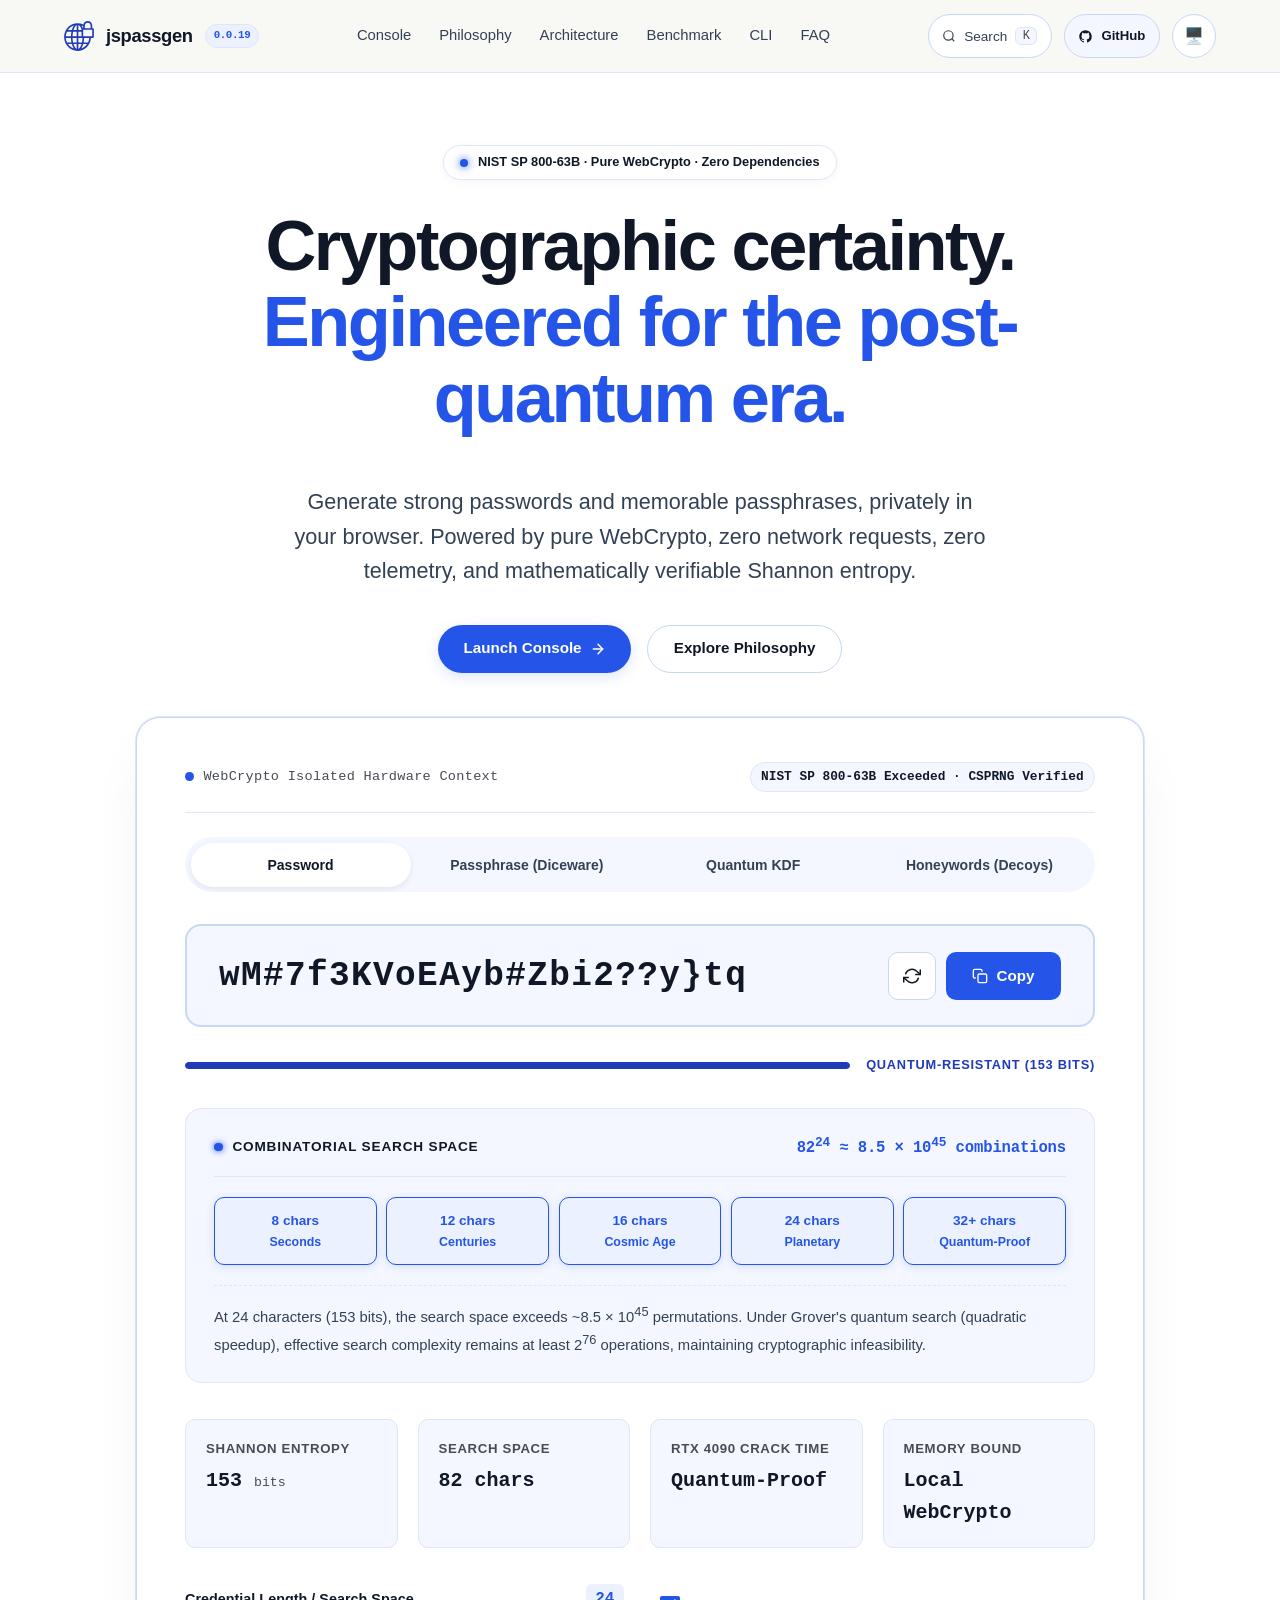
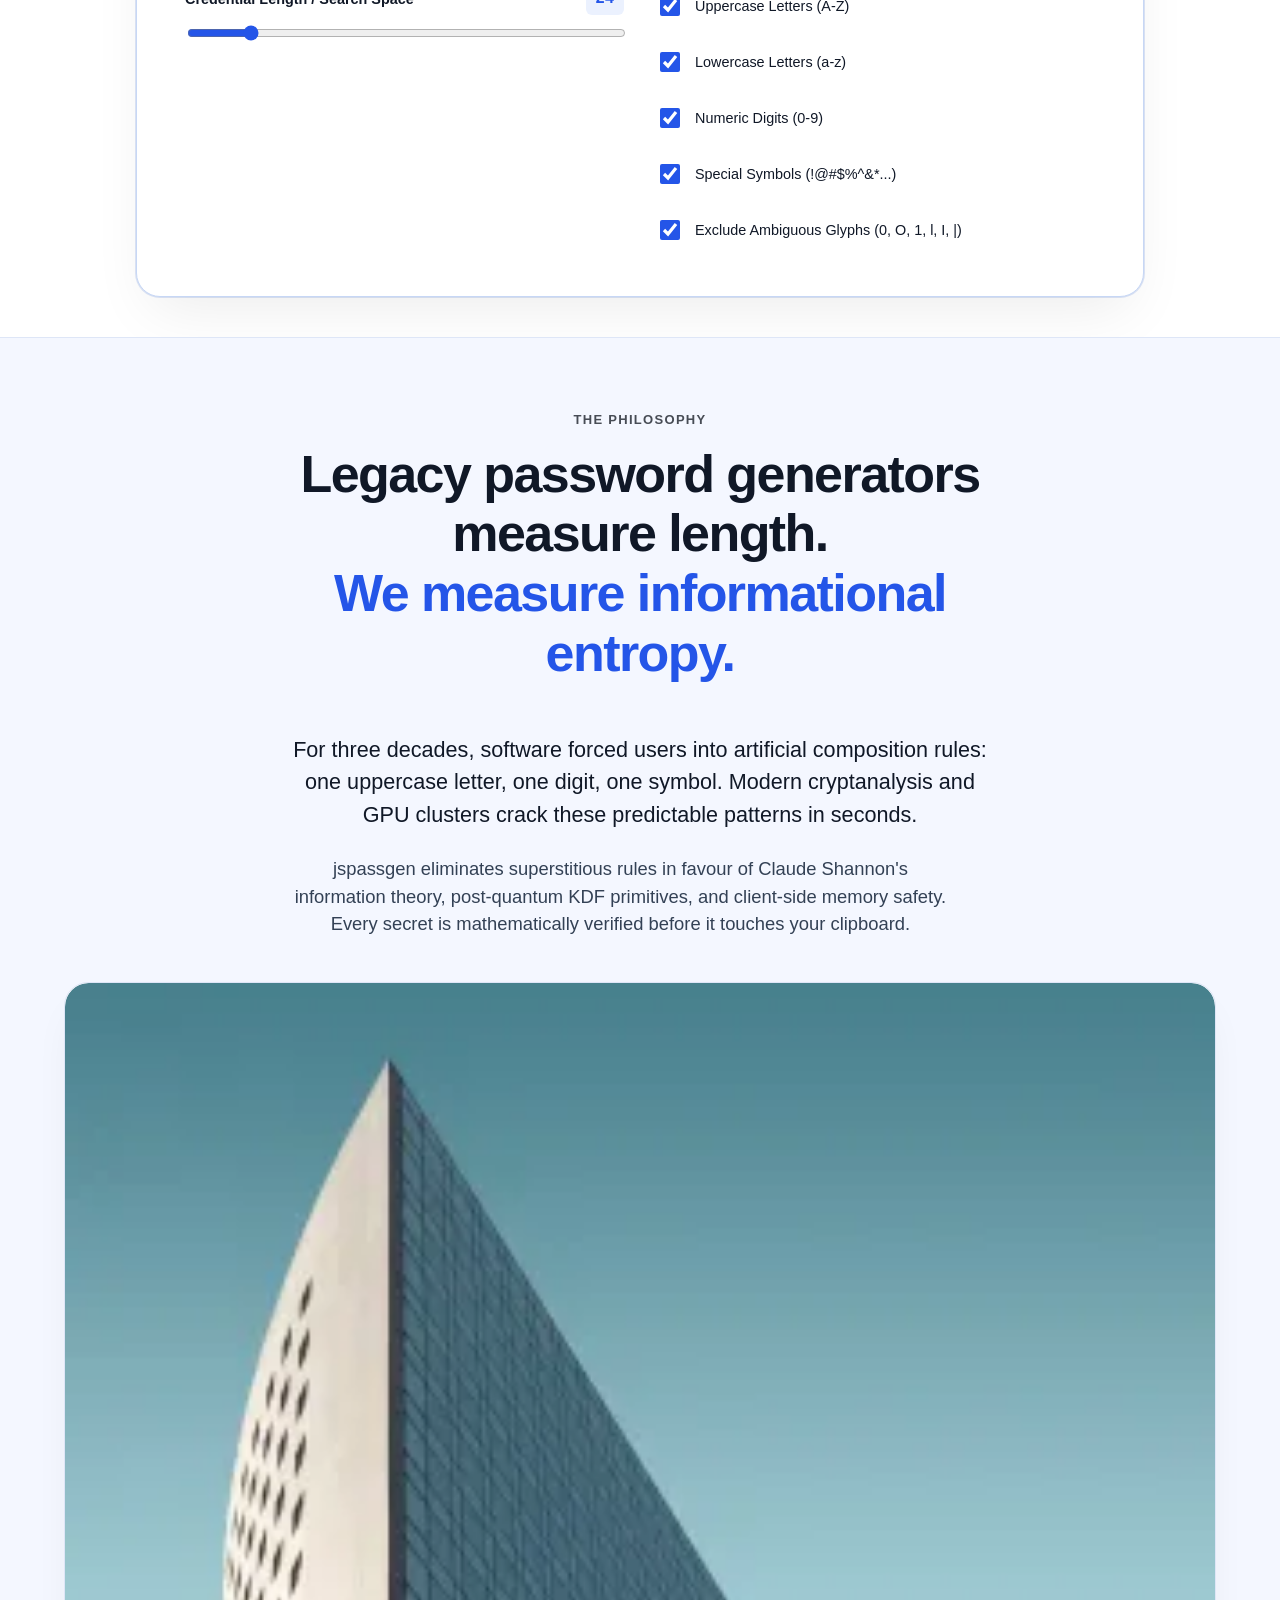
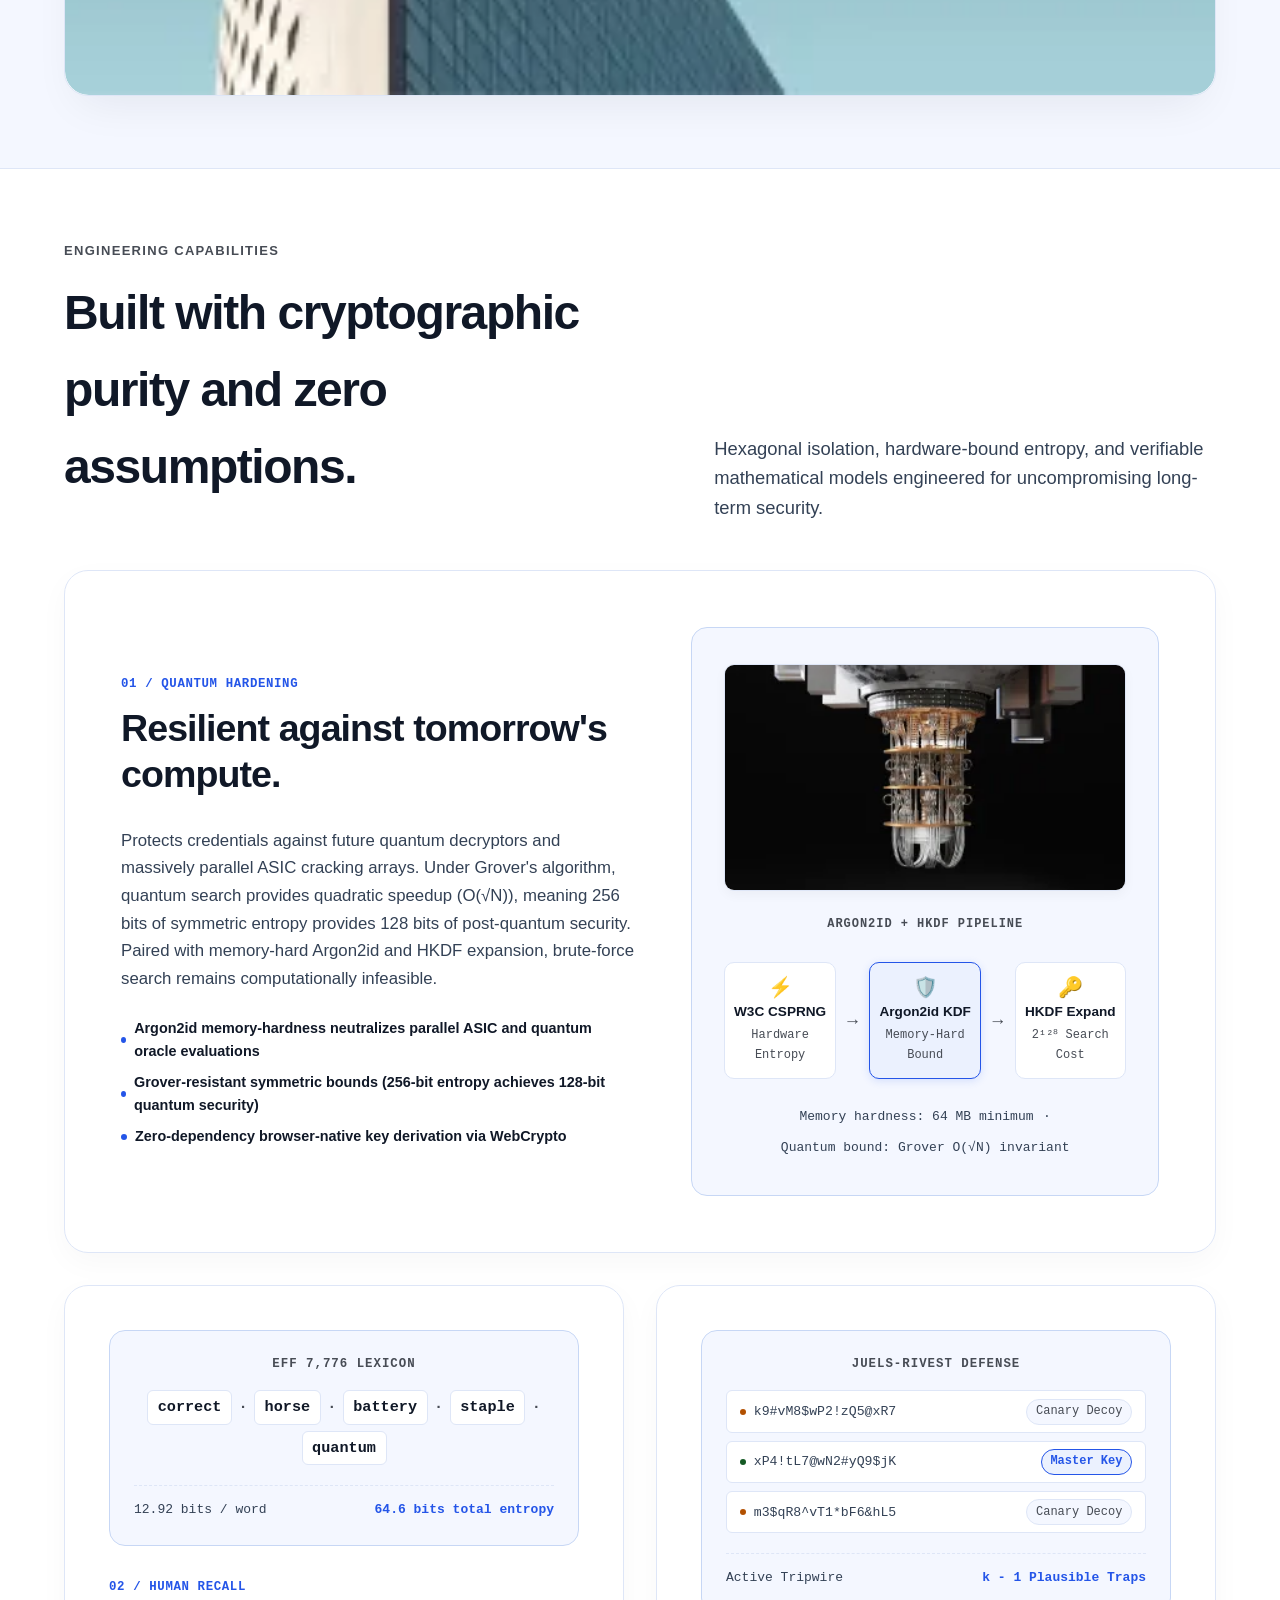
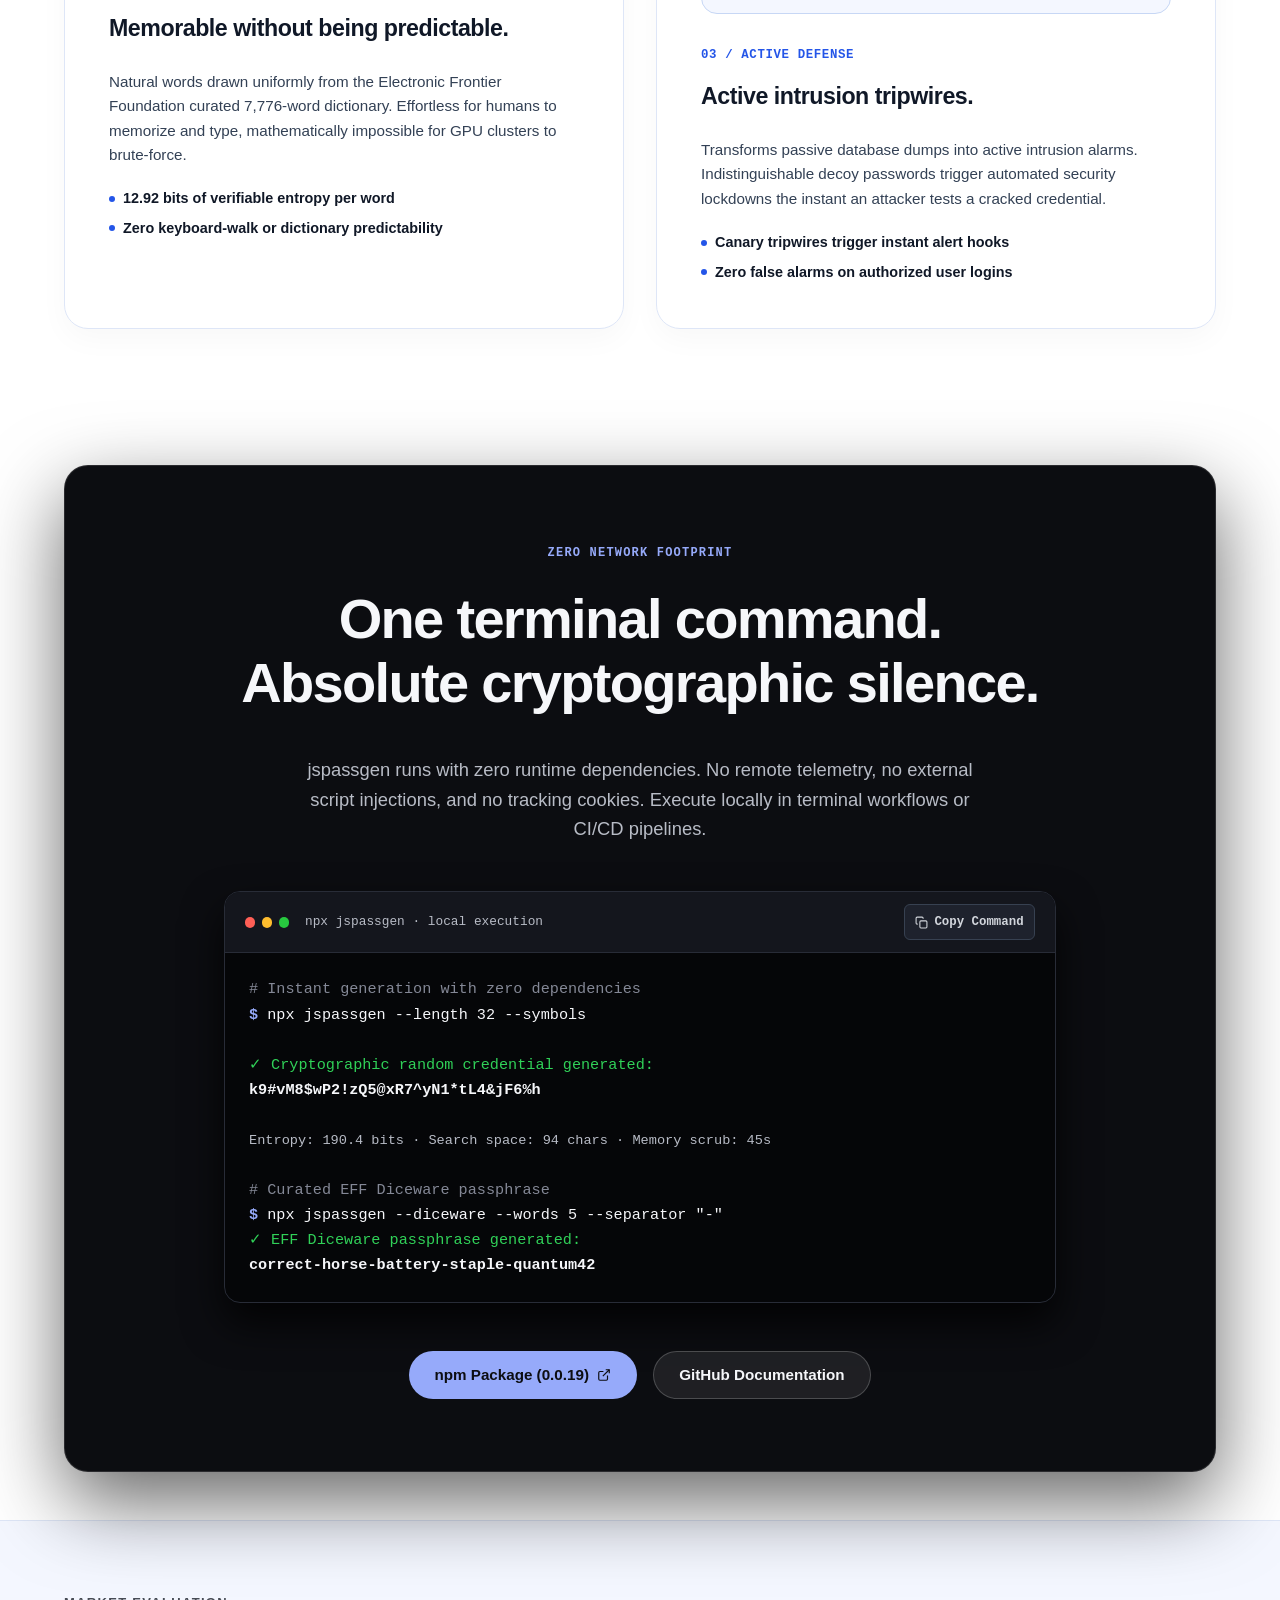
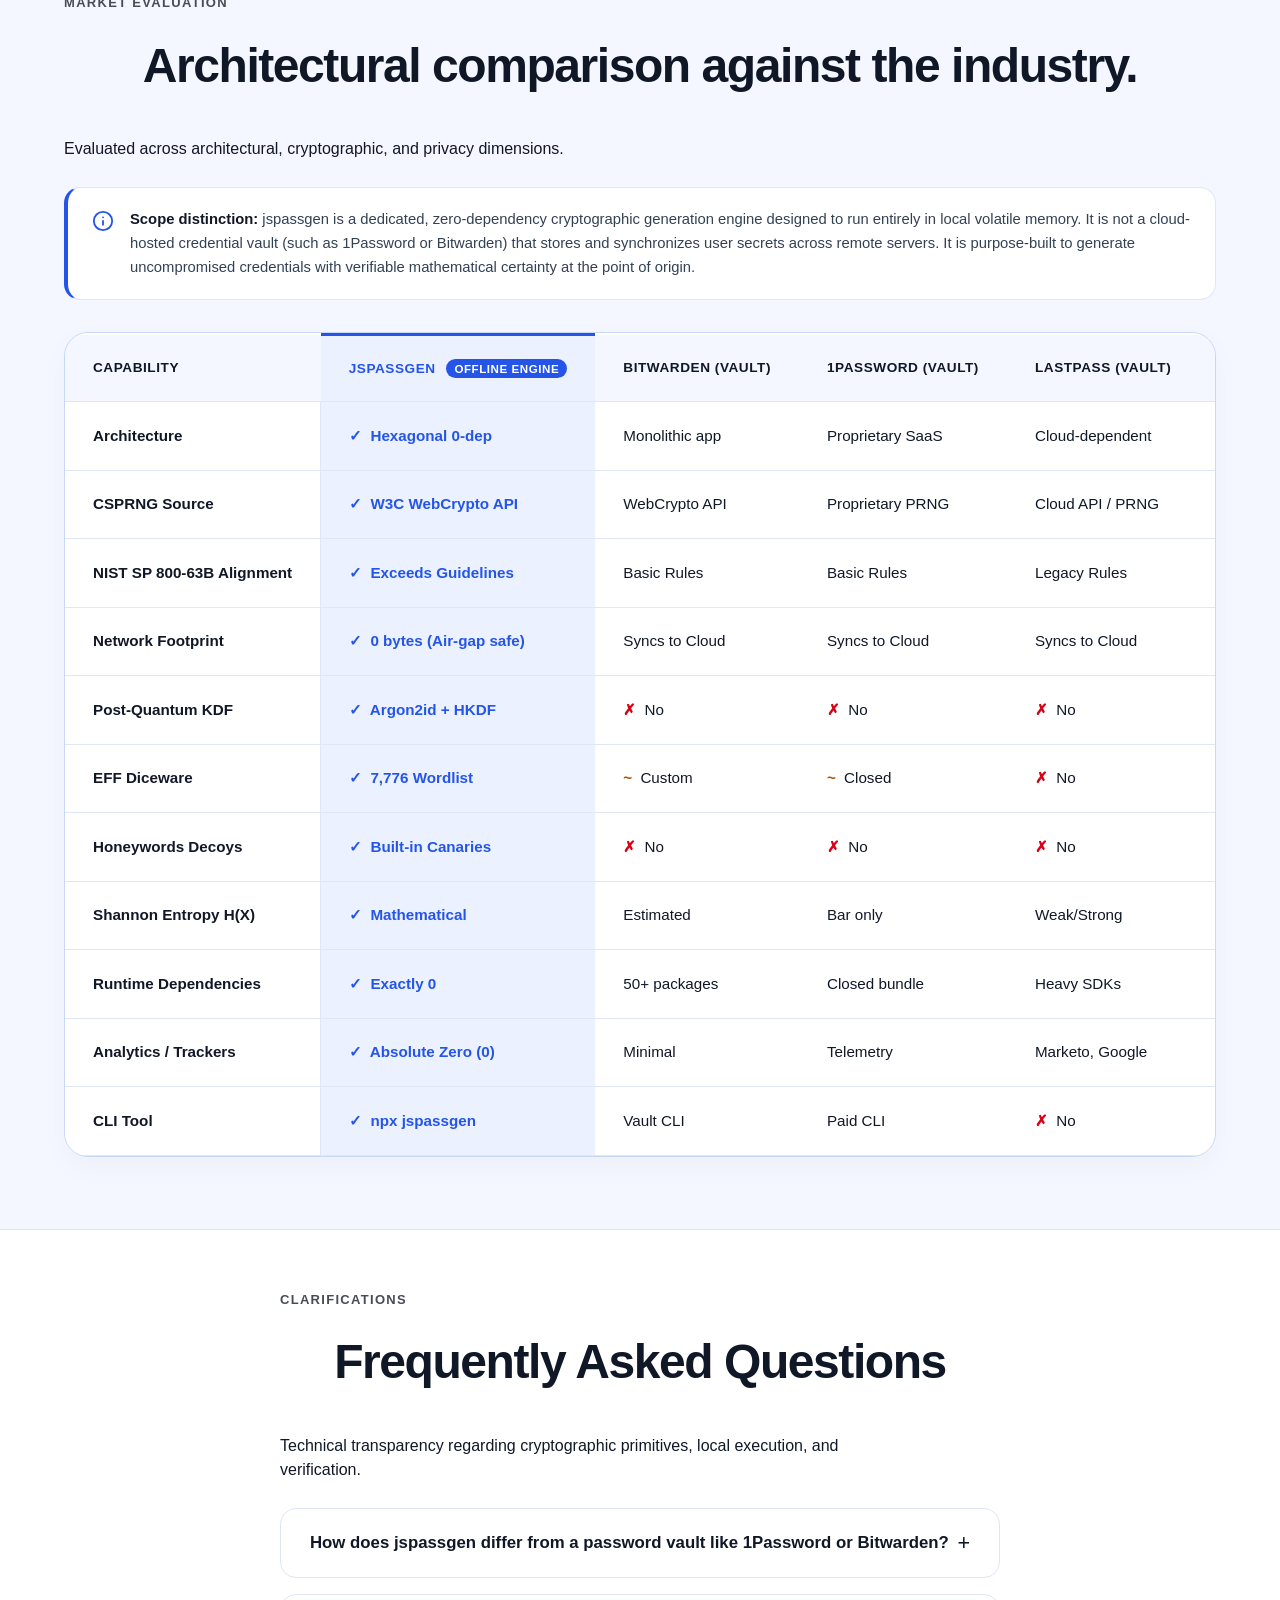
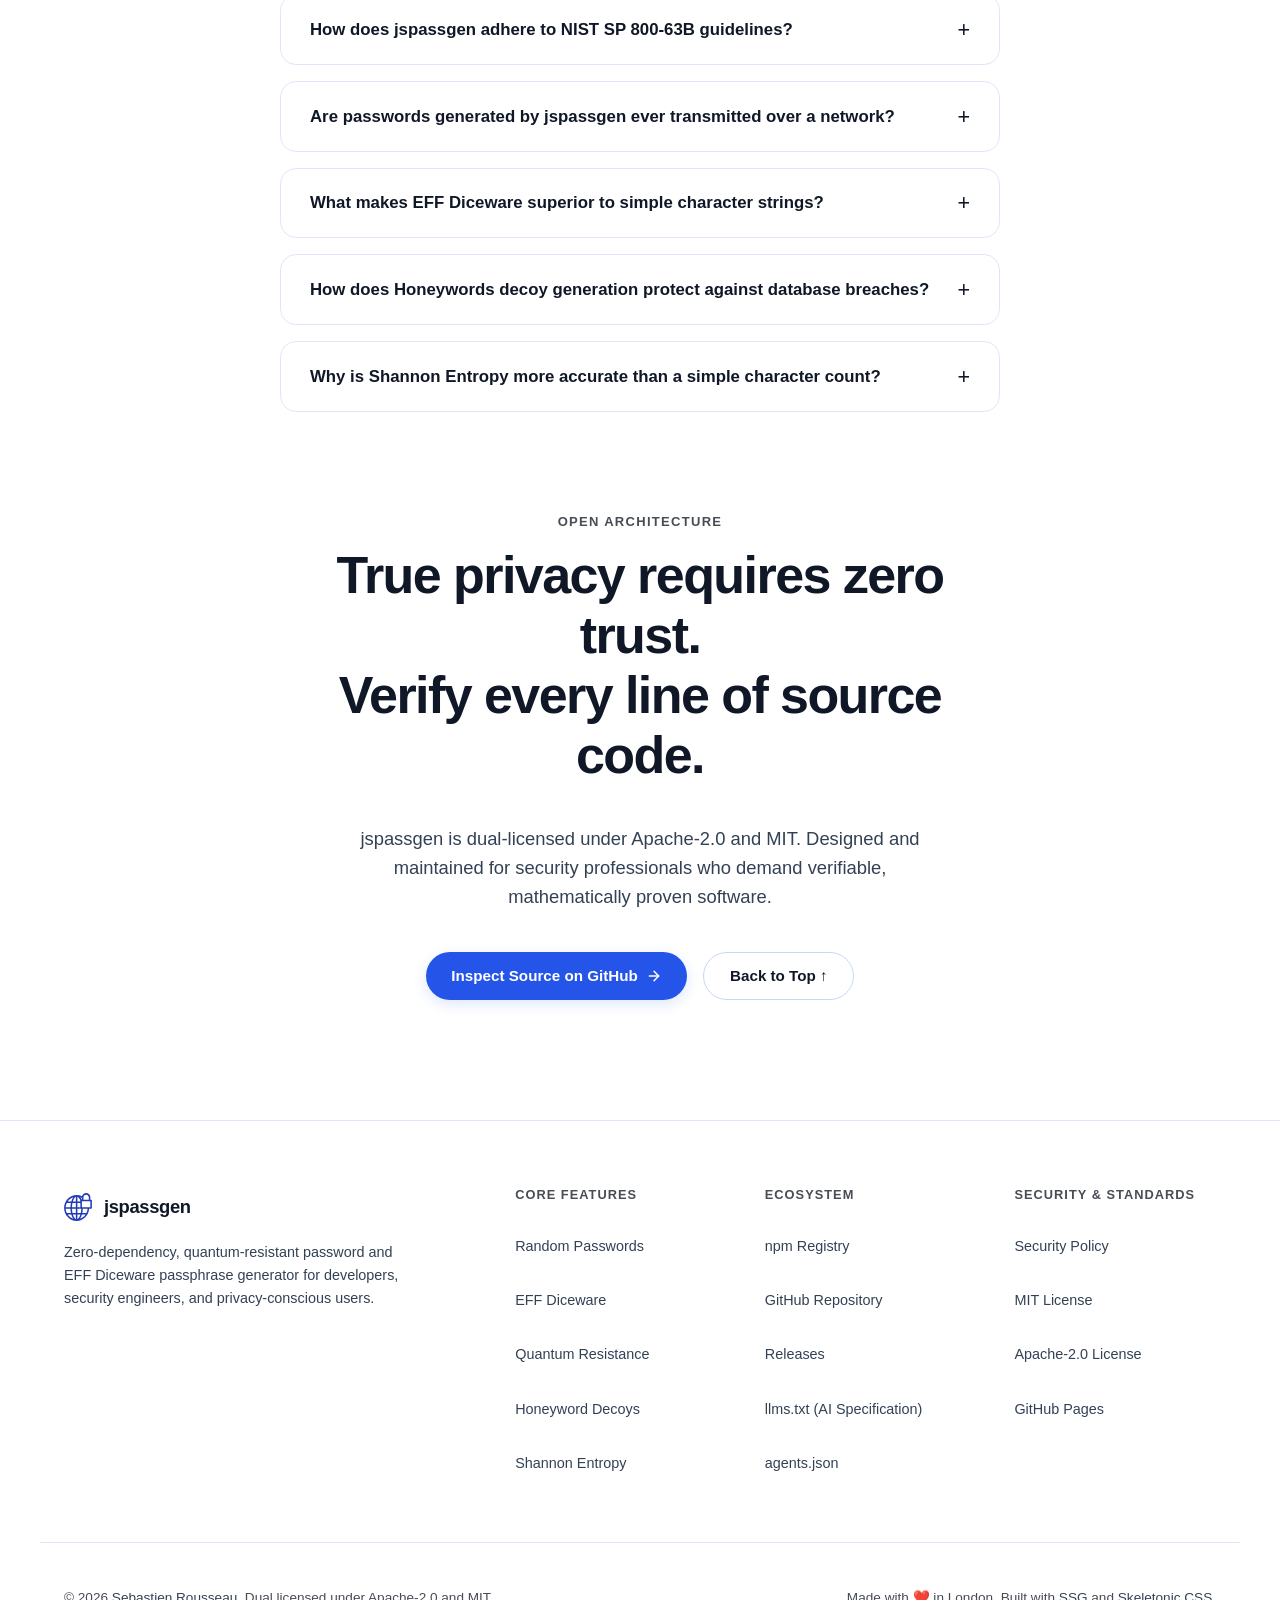
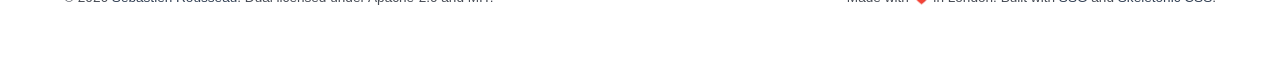
==== docs/index.html @ 5206c3a6 "build: regenerate docs with relative image assets Regenerate docs build with self-hosted relative im" ====
<!DOCTYPE html><html lang="en-GB" class="no-js"><head><meta charset="utf-8" /><meta name="viewport" content="width=device-width, initial-scale=1, viewport-fit=cover" /><title>jspassgen | Quantum-Resistant Password and Passphrase Generator</title><meta name="description" content="Zero-dependency, quantum-resistant password and EFF Diceware passphrase generator with Shannon entropy scoring, honeyword decoys, and client-side WebCrypto security." /><meta name="keywords" content="password generator, diceware passphrase, quantum resistant, argon2id, honeywords, shannon entropy, webcrypto, offline generator, zero dependency, jspassgen" /><meta name="author" content="Sebastien Rousseau" /><meta http-equiv="Content-Security-Policy" content="default-src 'self'; base-uri 'none'; object-src 'none'; script-src 'self'; style-src 'self'; img-src 'self' data:; font-src 'self'; connect-src 'self'; manifest-src 'self'; form-action 'self';" /> <link rel="icon" type="image/svg+xml" href="images/logo.svg" /> <link rel="alternate icon" href="favicon.svg" /> <link rel="manifest" href="manifest.json" /><meta property="og:type" content="website" /><meta property="og:url" content="https://jspassgen.com/" /><meta property="og:title" content="jspassgen | Quantum-Resistant Password and Passphrase Generator" /><meta property="og:description" content="Zero-dependency, quantum-resistant password and EFF Diceware passphrase generator with Shannon entropy scoring, honeyword decoys, and client-side WebCrypto security." /><meta property="og:image" content="https://jspassgen.com/images/screenshot.png" /><meta name="twitter:card" content="summary_large_image" /><meta name="twitter:title" content="jspassgen | Quantum-Resistant Password and Passphrase Generator" /><meta name="twitter:description" content="Zero-dependency, quantum-resistant password and EFF Diceware passphrase generator with Shannon entropy scoring, honeyword decoys, and client-side WebCrypto security." /><meta name="twitter:image" content="https://jspassgen.com/images/screenshot.png" /><script type="application/ld+json">
      {
        "@context": "https://schema.org",
        "@graph": [
          {
            "@type": "WebSite",
            "@id": "https://jspassgen.com/#website",
            "url": "https://jspassgen.com/",
            "name": "jspassgen",
            "description": "Zero-dependency, quantum-resistant password and EFF Diceware passphrase generator.",
            "inLanguage": "en-GB"
          },
          {
            "@type": "SoftwareApplication",
            "@id": "https://jspassgen.com/#software",
            "name": "jspassgen",
            "operatingSystem": "All (Web, Node.js, CLI)",
            "applicationCategory": "SecurityApplication",
            "softwareVersion": "0.0.19",
            "offers": {
              "@type": "Offer",
              "price": "0",
              "priceCurrency": "USD"
            },
            "author": {
              "@type": "Person",
              "name": "Sebastien Rousseau",
              "url": "https://sebastienrousseau.com/"
            },
            "license": "https://github.com/sebastienrousseau/jspassgen/blob/main/LICENSE-MIT"
          }
        ]
      }
    </script><link rel="stylesheet" href="skeletonic.min.e220a00f.css" integrity="sha384-k8yWo8E19/rAtrUhP91WfpEkNUTwFn6lDMDzBr9XgsQVYc2r8wCpdZF5GC1g94UV" crossorigin="anonymous" /> <link rel="stylesheet" href="styles.f64adbdd.css" integrity="sha384-ILP8LOG9dGFE5A+6TAxzicIAhwo+e7R9weloN4hFb+PFDK6o04g18np3dCWqpmyO" crossorigin="anonymous" /><script src="theme-init.6c357278.js" integrity="sha384-uWBBeJ+N+Qd+0lKPr704gdJv4bnU57IxMmO/UKKAB5eycH+RJwcrDzj9EFa9uyJK" crossorigin="anonymous"></script> <link rel="alternate" type="application/atom+xml" title="Atom Feed" href="https://jspassgen.com/atom.xml"/> <link rel="alternate" type="application/feed+json" title="JSON Feed" href="https://jspassgen.com/feed.json"/> <meta name="robots" content="max-snippet:-1, max-image-preview:large, max-video-preview:-1"> <meta property="og:locale" content="en_GB">
<link rel="canonical" href="https://jspassgen.com/"><link rel="stylesheet" href="/_csp/1edcaa9ad9f99b2c.css" integrity="sha384-ybopfOXY6u6y5ksTyfgXyvZ8xJyngmcCVtEqpUpNT0ElhXLWdAE9a/b6Bn1iLPoj" crossorigin="anonymous"><link rel="stylesheet" href="/_csp/12d1ee6c1d02fabf.css" integrity="sha384-CT0wmxR5XSbPwDaxWHSa4rJHefwZuoDDX2Ps6d1tPzTMjwAYs0qgfaIKZ6TOOYX/" crossorigin="anonymous"><link rel="sbom" type="application/vnd.cyclonedx+json" href="/sbom.cdx.json">
</head><body class="style-jspassgen"><a class="skip-link" href="#main">Skip to main content</a><header class="site-header"><div class="container header-inner"><a class="brand" href="/" aria-label="jspassgen home"> <img src="images/logo.svg" alt="jspassgen logo" class="brand-logo" width="30" height="30" /> <span class="brand-name">jspassgen</span> <span class="brand-badge">0.0.19</span> </a> <button class="nav-toggle" id="navToggle" type="button" aria-expanded="false" aria-controls="navMenu"> <span>Menu</span> <svg viewBox="0 0 24 24" aria-hidden="true" width="20" height="20"><path d="M4 7h16M4 12h16M4 17h16" stroke="currentColor" stroke-width="2" stroke-linecap="round"/></svg> </button><nav class="site-nav" id="navMenu" aria-label="Main Navigation"><a href="/#generator">Console</a> <a href="/#manifesto">Philosophy</a> <a href="/#architecture">Architecture</a> <a href="/#comparison">Benchmark</a> <a href="/#cli">CLI</a> <a href="/#faq">FAQ</a></nav><div class="header-actions"><!-- Search trigger button -->
<button id="ssg-search-btn" type="button" aria-label="Search">
<svg viewBox="0 0 24 24"><circle cx="11" cy="11" r="8"/><line x1="21" y1="21" x2="16.65" y2="16.65"/></svg>
<span>Search</span>
<kbd>K</kbd>
</button> <a href="https://github.com/sebastienrousseau/jspassgen" class="btn-header-cli" target="_blank" rel="noopener noreferrer" aria-label="View jspassgen on GitHub"> <svg width="15" height="15" viewBox="0 0 24 24" fill="currentColor" aria-hidden="true"><path d="M12 2C6.477 2 2 6.484 2 12.017c0 4.425 2.865 8.18 6.839 9.504.5.092.682-.217.682-.483 0-.237-.008-.868-.013-1.703-2.782.605-3.369-1.343-3.369-1.343-.454-1.158-1.11-1.466-1.11-1.466-.908-.62.069-.608.069-.608 1.003.07 1.53 1.032 1.53 1.032.892 1.53 2.341 1.088 2.91.832.092-.647.35-1.088.636-1.338-2.22-.253-4.555-1.113-4.555-4.951 0-1.093.39-1.988 1.029-2.688-.103-.253-.446-1.272.098-2.65 0 0 .84-.27 2.75 1.026A9.564 9.564 0 0112 6.844c.85.004 1.705.115 2.504.337 1.909-1.296 2.747-1.027 2.747-1.027.546 1.379.202 2.398.1 2.651.64.7 1.028 1.595 1.028 2.688 0 3.848-2.339 4.695-4.566 4.943.359.309.678.92.678 1.855 0 1.338-.012 2.419-.012 2.747 0 .268.18.58.688.482A10.019 10.019 0 0022 12.017C22 6.484 17.522 2 12 2z"/></svg> <span>GitHub</span> </a> <button class="theme-toggle" id="mode-toggle" type="button" data-label-light="Light" data-label-dark="Dark"> <span class="visually-hidden">Change color theme</span> <span class="visually-hidden" id="mode-state" data-label-system="System">System</span> <span class="theme-icon" aria-hidden="true"></span> </button></div></div></header><main id="main"><div id="liveAnnouncement" class="sr-only" aria-live="polite" aria-atomic="true"></div><section class="hero-section" id="hero"><div class="container hero-container"><div class="hero-eyebrow"><span class="eyebrow-dot"></span> <span class="eyebrow-text">NIST SP 800-63B · Pure WebCrypto · Zero Dependencies</span></div><h1 class="hero-headline"> Cryptographic certainty.<br /><span class="hero-highlight">Engineered for the post-quantum era.</span></h1><p class="hero-lead"> Generate strong passwords and memorable passphrases, privately in your browser. Powered by pure WebCrypto, zero network requests, zero telemetry, and mathematically verifiable Shannon entropy. </p><div class="hero-actions"><a href="#generator" class="btn-primary"> <span>Launch Console</span> <svg width="16" height="16" viewBox="0 0 24 24" fill="none" stroke="currentColor" stroke-width="2.2" stroke-linecap="round" stroke-linejoin="round" aria-hidden="true"><line x1="5" y1="12" x2="19" y2="12"></line><polyline points="12 5 19 12 12 19"></polyline></svg> </a> <a href="#manifesto" class="btn-secondary"> <span>Explore Philosophy</span> </a></div></div><div class="container showcase-container" id="generator"><div class="console-wrapper"><div class="console-chrome"><div class="chrome-status"><span class="status-indicator"></span> <span class="status-text">WebCrypto Isolated Hardware Context</span></div><div class="chrome-badge">NIST SP 800-63B Exceeded · CSPRNG Verified</div></div><div class="generator-tabs" role="tablist" aria-label="Generator Modes"><button class="tab-btn active" role="tab" aria-selected="true" data-mode="random" id="tab-random"> Password </button> <button class="tab-btn" role="tab" aria-selected="false" data-mode="diceware" id="tab-diceware"> Passphrase (Diceware) </button> <button class="tab-btn" role="tab" aria-selected="false" data-mode="quantum" id="tab-quantum"> Quantum KDF </button> <button class="tab-btn" role="tab" aria-selected="false" data-mode="honeywords" id="tab-honeywords"> Honeywords (Decoys) </button></div><div class="password-display-box" role="region" aria-label="Generated Password Output"><div class="password-output" id="passwordOutput" aria-live="polite">Generating...</div><div class="password-actions"><button class="btn-icon" id="btnRefresh" type="button" aria-label="Generate new password" title="Generate New"> <svg width="18" height="18" viewBox="0 0 24 24" fill="none" stroke="currentColor" stroke-width="2" stroke-linecap="round" stroke-linejoin="round" aria-hidden="true"><path d="M23 4v6h-6M1 20v-6h6"/><path d="M3.51 9a9 9 0 0114.85-3.36L23 10M1 14l4.64 4.36A9 9 0 0020.49 15"/></svg> </button> <button class="btn-copy-main" id="btnCopy" type="button" aria-label="Copy generated password to clipboard"> <svg width="16" height="16" viewBox="0 0 24 24" fill="none" stroke="currentColor" stroke-width="2" stroke-linecap="round" stroke-linejoin="round" aria-hidden="true"><rect x="9" y="9" width="13" height="13" rx="2" ry="2"/><path d="M5 15H4a2 2 0 01-2-2V4a2 2 0 012-2h9a2 2 0 012 2v1"/></svg> <span>Copy</span> </button></div></div><div class="strength-bar-container"><div class="strength-bar-track"><div class="strength-bar-fill strength-quantum" id="strengthFill"></div></div><div class="strength-label text-quantum" id="strengthLabel">Quantum-Resistant</div></div><div class="search-space-showcase" id="searchSpaceShowcase" aria-live="polite"><div class="search-space-header"><div class="search-space-title"><span class="pulse-ring" aria-hidden="true"></span> <span>Combinatorial Search Space</span></div><div class="search-space-equation" id="searchSpaceEquation">94<sup>24</sup> ≈ 2.2 × 10<sup>47</sup> combinations</div></div><div class="search-space-visual"><div class="scale-track" role="group" aria-label="Brute-force crack resistance milestones"><div class="scale-segment is-active" data-level="1" id="seg1"><span>8 chars<br><small>Seconds</small></span></div><div class="scale-segment is-active" data-level="2" id="seg2"><span>12 chars<br><small>Centuries</small></span></div><div class="scale-segment is-active" data-level="3" id="seg3"><span>16 chars<br><small>Cosmic Age</small></span></div><div class="scale-segment is-active" data-level="4" id="seg4"><span>24 chars<br><small>Planetary</small></span></div><div class="scale-segment" data-level="5" id="seg5"><span>32+ chars<br><small>Quantum-Proof</small></span></div></div></div><div class="search-space-explainer" id="searchSpaceExplainer"> At 24 characters, the search space reaches 10<sup>47</sup> permutations. An array of 1,000,000 RTX 4090 GPUs attempting 10<sup>15</sup> keys/sec would require more time than the remaining life of the sun to exhaust 50% of the key space. </div></div><dl class="crypto-metrics-grid"><div class="metric-card"><dt>Shannon Entropy</dt><dd id="valEntropy">139 <small>bits</small></dd></div><div class="metric-card"><dt>Search Space</dt><dd id="valPool">94 chars</dd></div><div class="metric-card"><dt>RTX 4090 Crack Time</dt><dd id="valCrackTime">Centuries</dd></div><div class="metric-card"><dt>Memory Bound</dt><dd id="valNist">Local WebCrypto</dd></div></dl><div class="controls-grid"><div class="controls-col"><div class="slider-group"><div class="slider-header"><label for="lengthSlider">Credential Length / Search Space</label> <span class="slider-val" id="lengthVal">24</span></div><input type="range" id="lengthSlider" min="8" max="128" value="24" aria-label="Password length slider" /></div></div><div class="controls-col"><div class="checkbox-group"><label class="checkbox-item"> <input type="checkbox" id="chkUpper" checked /> <span>Uppercase Letters (A-Z)</span> </label> <label class="checkbox-item"> <input type="checkbox" id="chkLower" checked /> <span>Lowercase Letters (a-z)</span> </label> <label class="checkbox-item"> <input type="checkbox" id="chkNumbers" checked /> <span>Numeric Digits (0-9)</span> </label> <label class="checkbox-item"> <input type="checkbox" id="chkSymbols" checked /> <span>Special Symbols (!@#$%^&*...)</span> </label> <label class="checkbox-item"> <input type="checkbox" id="chkAmbiguous" checked /> <span>Exclude Ambiguous Glyphs (0, O, 1, l, I, |)</span> </label></div></div></div><div class="honeywords-preview is-hidden" id="honeywordsBox"><div class="honeywords-header"><svg width="18" height="18" viewBox="0 0 24 24" fill="none" stroke="currentColor" stroke-width="2" aria-hidden="true"><path d="M12 2L2 7l10 5 10-5-10-5zM2 17l10 5 10-5M2 12l10 5 10-5"/></svg><h4>Active Honeywords Decoy Set (Juels-Rivest Scheme)</h4></div><p class="honeywords-intro"> Store all decoy credentials in your authentication database. If an adversary attempts to authenticate with any canary decoy, an immediate intrusion alarm triggers before the genuine master key is exposed. </p><div class="honeywords-list" id="honeywordsList"></div></div></div></div></section><section class="manifesto-section" id="manifesto"><div class="container narrow"><div class="section-label">THE PHILOSOPHY</div><h2 class="manifesto-heading"> Legacy password generators measure length.<br /><span class="text-accent">We measure informational entropy.</span></h2><div class="manifesto-body"><p class="manifesto-lead"> For three decades, software forced users into artificial composition rules: one uppercase letter, one digit, one symbol. Modern cryptanalysis and GPU clusters crack these predictable patterns in seconds. </p><p> jspassgen eliminates superstitious rules in favour of Claude Shannon's information theory, post-quantum KDF primitives, and client-side memory safety. Every secret is mathematically verified before it touches your clipboard. </p></div></div><div class="container manifesto-media"><figure class="manifesto-figure"><picture> <source media="(min-width: 48rem)" srcset="images/pierre-chatel-innocenti-N5RN0JE5kaY-1200.webp" type="image/webp" width="1200" height="742" /> <source media="(min-width: 36rem)" srcset="images/pierre-chatel-innocenti-N5RN0JE5kaY-640.webp" type="image/webp" width="640" height="396" /> <source srcset="images/pierre-chatel-innocenti-N5RN0JE5kaY-320.webp" type="image/webp" width="320" height="198" /> <img src="images/pierre-chatel-innocenti-N5RN0JE5kaY-1200.webp" alt="Minimalist architectural facade with precision glass grid and perforated concrete meeting at a sharp geometric prow" width="1200" height="742" loading="lazy" decoding="async" class="manifesto-img" /> </picture></figure></div></section><section class="chapters-section" id="architecture"><div class="container"><div class="chapters-header"><div class="chapters-header-left"><div class="section-label">ENGINEERING CAPABILITIES</div><h2 class="section-title text-left">Built with cryptographic purity and zero assumptions.</h2></div><div class="chapters-header-right"><p class="section-lead"> Hexagonal isolation, hardware-bound entropy, and verifiable mathematical models engineered for uncompromising long-term security. </p></div></div><div class="bento-grid"><article class="bento-card bento-hero"><div class="bento-content"><span class="chapter-num">01 / QUANTUM HARDENING</span><h3 class="bento-title">Resilient against tomorrow's compute.</h3><p class="bento-text"> Protects credentials against future quantum decryptors and massively parallel ASIC cracking arrays. Under Grover's algorithm, quantum search provides quadratic speedup (O(√N)), meaning 256 bits of symmetric entropy provides 128 bits of post-quantum security. Paired with memory-hard Argon2id and HKDF expansion, brute-force search remains computationally infeasible. </p><ul class="chapter-specs"><li>Argon2id memory-hardness neutralizes parallel ASIC and quantum oracle evaluations</li><li>Grover-resistant symmetric bounds (256-bit entropy achieves 128-bit quantum security)</li><li>Zero-dependency browser-native key derivation via WebCrypto</li></ul></div><div class="bento-visual"><div class="schematic-panel"><div class="schematic-media"><picture> <source media="(min-width: 48rem)" srcset="images/galina-nelyubova-V70-ng4FuiA-640.webp" type="image/webp" width="640" height="358" /> <source srcset="images/galina-nelyubova-V70-ng4FuiA-320.webp" type="image/webp" width="320" height="179" /> <img src="images/galina-nelyubova-V70-ng4FuiA-640.webp" alt="Golden quantum processor dilution cryostat chandelier representing hardware-bound post-quantum entropy" width="640" height="358" loading="lazy" decoding="async" class="schematic-img" /> </picture></div><div class="schematic-badge">ARGON2ID + HKDF PIPELINE</div><div class="pipeline-flow"><div class="pipeline-node"><span class="node-icon">⚡</span> <span class="node-title">W3C CSPRNG</span> <span class="node-sub">Hardware Entropy</span></div><div class="pipeline-arrow" aria-hidden="true">→</div><div class="pipeline-node highlight"><span class="node-icon">🛡️</span> <span class="node-title">Argon2id KDF</span> <span class="node-sub">Memory-Hard Bound</span></div><div class="pipeline-arrow" aria-hidden="true">→</div><div class="pipeline-node"><span class="node-icon">🔑</span> <span class="node-title">HKDF Expand</span> <span class="node-sub">2¹²⁸ Search Cost</span></div></div><div class="schematic-meta"><span>Memory hardness: 64 MB minimum</span> <span>·</span> <span>Quantum bound: Grover O(√N) invariant</span></div></div></div></article><div class="bento-pair"><article class="bento-card bento-sub"><div class="bento-sub-visual"><div class="lexicon-display" aria-label="Sample 5-word Diceware passphrase"><span class="lex-tag">EFF 7,776 LEXICON</span><div class="lex-words"><span class="lex-w">correct</span> <span class="lex-sep">·</span> <span class="lex-w">horse</span> <span class="lex-sep">·</span> <span class="lex-w">battery</span> <span class="lex-sep">·</span> <span class="lex-w">staple</span> <span class="lex-sep">·</span> <span class="lex-w">quantum</span></div><div class="lex-entropy"><span>12.92 bits / word</span> <span class="lex-total">64.6 bits total entropy</span></div></div></div><div class="bento-sub-content"><span class="chapter-num">02 / HUMAN RECALL</span><h3 class="bento-sub-title">Memorable without being predictable.</h3><p class="bento-sub-text"> Natural words drawn uniformly from the Electronic Frontier Foundation curated 7,776-word dictionary. Effortless for humans to memorize and type, mathematically impossible for GPU clusters to brute-force. </p><ul class="chapter-specs compact"><li>12.92 bits of verifiable entropy per word</li><li>Zero keyboard-walk or dictionary predictability</li></ul></div></article><article class="bento-card bento-sub"><div class="bento-sub-visual"><div class="canary-display" aria-label="Honeywords canary decoy architecture"><span class="canary-tag">JUELS-RIVEST DEFENSE</span><div class="canary-list"><div class="canary-row decoy"><span class="canary-dot"></span> <span class="canary-text">k9#vM8$wP2!zQ5@xR7</span> <span class="canary-badge">Canary Decoy</span></div><div class="canary-row real"><span class="canary-dot real"></span> <span class="canary-text">xP4!tL7@wN2#yQ9$jK</span> <span class="canary-badge real">Master Key</span></div><div class="canary-row decoy"><span class="canary-dot"></span> <span class="canary-text">m3$qR8^vT1*bF6&amp;hL5</span> <span class="canary-badge">Canary Decoy</span></div></div><div class="canary-meta"><span>Active Tripwire</span> <span class="canary-status">k - 1 Plausible Traps</span></div></div></div><div class="bento-sub-content"><span class="chapter-num">03 / ACTIVE DEFENSE</span><h3 class="bento-sub-title">Active intrusion tripwires.</h3><p class="bento-sub-text"> Transforms passive database dumps into active intrusion alarms. Indistinguishable decoy passwords trigger automated security lockdowns the instant an attacker tests a cracked credential. </p><ul class="chapter-specs compact"><li>Canary tripwires trigger instant alert hooks</li><li>Zero false alarms on authorized user logins</li></ul></div></article></div></div></div></section><section class="cinematic-section" id="cli"><div class="container"><div class="cinematic-wrapper"><div class="cinematic-backdrop" aria-hidden="true"><picture> <source media="(min-width: 48rem)" srcset="images/pawel-czerwinski-7LoWpCOAn6k-1200.webp" type="image/webp" width="1200" height="742" /> <source srcset="images/pawel-czerwinski-7LoWpCOAn6k-640.webp" type="image/webp" width="640" height="396" /> <img src="images/pawel-czerwinski-7LoWpCOAn6k-1200.webp" alt="Subtle cyan and cobalt geometric glass blades in low light backdrop" width="1200" height="742" loading="lazy" decoding="async" class="cinematic-backdrop-img" /> </picture></div><div class="cinematic-inner"><div class="cinematic-badge">ZERO NETWORK FOOTPRINT</div><h2 class="cinematic-heading"> One terminal command.<br /> Absolute cryptographic silence. </h2><p class="cinematic-lead"> jspassgen runs with zero runtime dependencies. No remote telemetry, no external script injections, and no tracking cookies. Execute locally in terminal workflows or CI/CD pipelines. </p><div class="cinematic-terminal"><div class="terminal-bar"><div class="terminal-dots"><span></span><span></span><span></span></div><div class="terminal-label">npx jspassgen · local execution</div><button type="button" class="btn-terminal-copy" id="btnCopyCli" aria-label="Copy CLI command to clipboard"> <svg width="13" height="13" viewBox="0 0 24 24" fill="none" stroke="currentColor" stroke-width="2" aria-hidden="true"><rect x="9" y="9" width="13" height="13" rx="2" ry="2"></rect><path d="M5 15H4a2 2 0 0 1-2-2V4a2 2 0 0 1 2-2h9a2 2 0 0 1 2 2v1"></path></svg> <span>Copy Command</span> </button></div><div class="terminal-screen"><pre><code><span class="t-comment"># Instant generation with zero dependencies</span>
<span class="t-prompt">$</span> npx jspassgen --length 32 --symbols

<span class="t-success">✓ Cryptographic random credential generated:</span>
<span class="t-highlight">k9#vM8$wP2!zQ5@xR7^yN1*tL4&amp;jF6%h</span>

<span class="t-meta">Entropy: 190.4 bits · Search space: 94 chars · Memory scrub: 45s</span>

<span class="t-comment"># Curated EFF Diceware passphrase</span>
<span class="t-prompt">$</span> npx jspassgen --diceware --words 5 --separator "-"
<span class="t-success">✓ EFF Diceware passphrase generated:</span>
<span class="t-highlight">correct-horse-battery-staple-quantum42</span></code></pre></div></div><div class="cinematic-actions"><a href="https://www.npmjs.com/package/jspassgen" class="btn-cinematic-primary" target="_blank" rel="noopener noreferrer"> <span>npm Package (0.0.19)</span> <svg width="14" height="14" viewBox="0 0 24 24" fill="none" stroke="currentColor" stroke-width="2" aria-hidden="true"><path d="M18 13v6a2 2 0 0 1-2 2H5a2 2 0 0 1-2-2V8a2 2 0 0 1 2-2h6"></path><polyline points="15 3 21 3 21 9"></polyline><line x1="10" y1="14" x2="21" y2="3"></line></svg> </a> <a href="https://github.com/sebastienrousseau/jspassgen" class="btn-cinematic-secondary" target="_blank" rel="noopener noreferrer"> <span>GitHub Documentation</span> </a></div></div></div></div></section><section class="comparison-section" id="comparison"><div class="container"><div class="section-label">MARKET EVALUATION</div><h2 class="section-title">Architectural comparison against the industry.</h2><p class="section-subtitle"> Evaluated across architectural, cryptographic, and privacy dimensions. </p><div class="scope-note"><div class="scope-note-icon" aria-hidden="true"><svg width="22" height="22" viewBox="0 0 24 24" fill="none" stroke="currentColor" stroke-width="2" stroke-linecap="round" stroke-linejoin="round"><circle cx="12" cy="12" r="10"/><line x1="12" y1="16" x2="12" y2="12"/><line x1="12" y1="8" x2="12.01" y2="8"/></svg></div><div class="scope-note-content"><strong>Scope distinction:</strong> jspassgen is a dedicated, zero-dependency cryptographic generation engine designed to run entirely in local volatile memory. It is not a cloud-hosted credential vault (such as 1Password or Bitwarden) that stores and synchronizes user secrets across remote servers. It is purpose-built to generate uncompromised credentials with verifiable mathematical certainty at the point of origin. </div></div><div class="mobile-competitor-selector" id="mobileCompetitorSelector"><label for="competitorSelect" class="selector-label">Compare against:</label><div class="select-wrapper"><select id="competitorSelect" class="competitor-select" aria-label="Select competitor to compare against jspassgen"><option value="bitwarden" selected>Bitwarden (Vault)</option><option value="onepassword">1Password (Vault)</option><option value="lastpass">LastPass (Vault)</option><option value="keepassxc">KeePassXC (Local Vault)</option></select><div class="select-arrow" aria-hidden="true"><svg width="12" height="12" viewBox="0 0 24 24" fill="none" stroke="currentColor" stroke-width="2.5"><polyline points="6 9 12 15 18 9"/></svg></div></div></div><div class="table-container"><div class="table-wrap ssg-table-scroll" role="region" aria-label="Table, scrollable horizontally" tabindex="0"><table class="benchmark-table show-bitwarden" id="benchmarkTable" aria-label="Feature Comparison Table"><thead><tr><th scope="col" class="th-feature">Capability</th><th scope="col" class="th-jspassgen">jspassgen <span class="badge-accent">Offline Engine</span></th><th scope="col" class="th-competitor col-bitwarden" data-competitor="bitwarden">Bitwarden (Vault)</th><th scope="col" class="th-competitor col-onepassword" data-competitor="onepassword">1Password (Vault)</th><th scope="col" class="th-competitor col-lastpass" data-competitor="lastpass">LastPass (Vault)</th><th scope="col" class="th-competitor col-keepassxc" data-competitor="keepassxc">KeePassXC (Local Vault)</th></tr></thead><tbody><tr><th scope="row">Architecture</th><td class="td-highlight"><span class="check-icon" aria-hidden="true">✓</span> Hexagonal 0-dep</td><td class="col-bitwarden" data-competitor="bitwarden">Monolithic app</td><td class="col-onepassword" data-competitor="onepassword">Proprietary SaaS</td><td class="col-lastpass" data-competitor="lastpass">Cloud-dependent</td><td class="col-keepassxc" data-competitor="keepassxc">Desktop app</td></tr><tr><th scope="row">CSPRNG Source</th><td class="td-highlight"><span class="check-icon" aria-hidden="true">✓</span> W3C WebCrypto API</td><td class="col-bitwarden" data-competitor="bitwarden">WebCrypto API</td><td class="col-onepassword" data-competitor="onepassword">Proprietary PRNG</td><td class="col-lastpass" data-competitor="lastpass">Cloud API / PRNG</td><td class="col-keepassxc" data-competitor="keepassxc">OS Kernel Entropy</td></tr><tr><th scope="row">NIST SP 800-63B Alignment</th><td class="td-highlight"><span class="check-icon" aria-hidden="true">✓</span> Exceeds Guidelines</td><td class="col-bitwarden" data-competitor="bitwarden">Basic Rules</td><td class="col-onepassword" data-competitor="onepassword">Basic Rules</td><td class="col-lastpass" data-competitor="lastpass">Legacy Rules</td><td class="col-keepassxc" data-competitor="keepassxc">Compliant</td></tr><tr><th scope="row">Network Footprint</th><td class="td-highlight"><span class="check-icon" aria-hidden="true">✓</span> 0 bytes (Air-gap safe)</td><td class="col-bitwarden" data-competitor="bitwarden">Syncs to Cloud</td><td class="col-onepassword" data-competitor="onepassword">Syncs to Cloud</td><td class="col-lastpass" data-competitor="lastpass">Syncs to Cloud</td><td class="col-keepassxc" data-competitor="keepassxc"><span class="check-icon" aria-hidden="true">✓</span> Offline Safe</td></tr><tr><th scope="row">Post-Quantum KDF</th><td class="td-highlight"><span class="check-icon" aria-hidden="true">✓</span> Argon2id + HKDF</td><td class="col-bitwarden" data-competitor="bitwarden"><span class="cross-icon" aria-hidden="true">✗</span> No</td><td class="col-onepassword" data-competitor="onepassword"><span class="cross-icon" aria-hidden="true">✗</span> No</td><td class="col-lastpass" data-competitor="lastpass"><span class="cross-icon" aria-hidden="true">✗</span> No</td><td class="col-keepassxc" data-competitor="keepassxc">Argon2id (Vault only)</td></tr><tr><th scope="row">EFF Diceware</th><td class="td-highlight"><span class="check-icon" aria-hidden="true">✓</span> 7,776 Wordlist</td><td class="col-bitwarden" data-competitor="bitwarden"><span class="warn-icon" aria-hidden="true">~</span> Custom</td><td class="col-onepassword" data-competitor="onepassword"><span class="warn-icon" aria-hidden="true">~</span> Closed</td><td class="col-lastpass" data-competitor="lastpass"><span class="cross-icon" aria-hidden="true">✗</span> No</td><td class="col-keepassxc" data-competitor="keepassxc"><span class="check-icon" aria-hidden="true">✓</span> Supported</td></tr><tr><th scope="row">Honeywords Decoys</th><td class="td-highlight"><span class="check-icon" aria-hidden="true">✓</span> Built-in Canaries</td><td class="col-bitwarden" data-competitor="bitwarden"><span class="cross-icon" aria-hidden="true">✗</span> No</td><td class="col-onepassword" data-competitor="onepassword"><span class="cross-icon" aria-hidden="true">✗</span> No</td><td class="col-lastpass" data-competitor="lastpass"><span class="cross-icon" aria-hidden="true">✗</span> No</td><td class="col-keepassxc" data-competitor="keepassxc"><span class="cross-icon" aria-hidden="true">✗</span> No</td></tr><tr><th scope="row">Shannon Entropy H(X)</th><td class="td-highlight"><span class="check-icon" aria-hidden="true">✓</span> Mathematical</td><td class="col-bitwarden" data-competitor="bitwarden">Estimated</td><td class="col-onepassword" data-competitor="onepassword">Bar only</td><td class="col-lastpass" data-competitor="lastpass">Weak/Strong</td><td class="col-keepassxc" data-competitor="keepassxc">Estimated</td></tr><tr><th scope="row">Runtime Dependencies</th><td class="td-highlight"><span class="check-icon" aria-hidden="true">✓</span> Exactly 0</td><td class="col-bitwarden" data-competitor="bitwarden">50+ packages</td><td class="col-onepassword" data-competitor="onepassword">Closed bundle</td><td class="col-lastpass" data-competitor="lastpass">Heavy SDKs</td><td class="col-keepassxc" data-competitor="keepassxc">C++ compiled</td></tr><tr><th scope="row">Analytics / Trackers</th><td class="td-highlight"><span class="check-icon" aria-hidden="true">✓</span> Absolute Zero (0)</td><td class="col-bitwarden" data-competitor="bitwarden">Minimal</td><td class="col-onepassword" data-competitor="onepassword">Telemetry</td><td class="col-lastpass" data-competitor="lastpass">Marketo, Google</td><td class="col-keepassxc" data-competitor="keepassxc"><span class="check-icon" aria-hidden="true">✓</span> Zero</td></tr><tr><th scope="row">CLI Tool</th><td class="td-highlight"><span class="check-icon" aria-hidden="true">✓</span> npx jspassgen</td><td class="col-bitwarden" data-competitor="bitwarden">Vault CLI</td><td class="col-onepassword" data-competitor="onepassword">Paid CLI</td><td class="col-lastpass" data-competitor="lastpass"><span class="cross-icon" aria-hidden="true">✗</span> No</td><td class="col-keepassxc" data-competitor="keepassxc">keepassxc-cli</td></tr></tbody></table></div></div></div></section><section class="faq-section" id="faq"><div class="container narrow"><div class="section-label">CLARIFICATIONS</div><h2 class="section-title">Frequently Asked Questions</h2><p class="section-subtitle"> Technical transparency regarding cryptographic primitives, local execution, and verification. </p><div class="faq-accordion"><div class="faq-item"><button class="faq-question" type="button" aria-expanded="false"> <span>How does jspassgen differ from a password vault like 1Password or Bitwarden?</span> <span class="faq-indicator" aria-hidden="true">+</span> </button><div class="faq-answer"><p> jspassgen is an isolated cryptographic generation tool, not a remote storage vault. Cloud vaults store, synchronize, and auto-fill your credentials across devices, requiring ongoing trust in third-party servers. jspassgen focuses exclusively on generating mathematically uncompromised passwords, Diceware passphrases, and decoy honeywords locally in volatile memory with zero network activity and zero disk persistence. </p></div></div><div class="faq-item"><button class="faq-question" type="button" aria-expanded="false"> <span>How does jspassgen adhere to NIST SP 800-63B guidelines?</span> <span class="faq-indicator" aria-hidden="true">+</span> </button><div class="faq-answer"><p> NIST SP 800-63B (Digital Identity Guidelines) advises minimum length floors of 8 characters (recommending up to 64 or more for automated systems), support for ASCII printable characters, and explicitly rejects superstitious composition mandates (like forcing one symbol or one number) that reduce overall entropy by inducing predictable user habits. jspassgen adheres strictly to these principles by measuring true informational entropy and utilizing hardware-bound CSPRNG. </p></div></div><div class="faq-item"><button class="faq-question" type="button" aria-expanded="false"> <span>Are passwords generated by jspassgen ever transmitted over a network?</span> <span class="faq-indicator" aria-hidden="true">+</span> </button><div class="faq-answer"><p> No. Absolutely nothing leaves your machine. jspassgen executes 100% locally inside your browser using the W3C Web Cryptography API (<code>window.crypto.getRandomValues</code>) or Node.js native <code>crypto</code> module. There are no analytics trackers, no telemetry pings, and no database logs. </p></div></div><div class="faq-item"><button class="faq-question" type="button" aria-expanded="false"> <span>What makes EFF Diceware superior to simple character strings?</span> <span class="faq-indicator" aria-hidden="true">+</span> </button><div class="faq-answer"><p> Standard random passwords draw uniformly from character alphabets (uppercase, lowercase, numbers, symbols) to maximize entropy density per character. EFF Diceware passphrases draw random words from the curated 7,776-word dictionary compiled by the Electronic Frontier Foundation. A 5-word Diceware passphrase provides approximately 65 bits of entropy and is exceptionally easy for humans to type and remember, while remaining immune to brute-force dictionary attacks. </p></div></div><div class="faq-item"><button class="faq-question" type="button" aria-expanded="false"> <span>How does Honeywords decoy generation protect against database breaches?</span> <span class="faq-indicator" aria-hidden="true">+</span> </button><div class="faq-answer"><p> Invented by cryptographic researchers Ari Juels and Ronald L. Rivest, the Honeywords defense stores <code>k - 1</code> decoy passwords alongside the genuine password in a hashed credential store. To an external attacker who dumps the database and cracks the hashes, all <code>k</code> passwords appear equally valid. When the attacker attempts to authenticate with any decoy password, a canary trap immediately alerts security operations and freezes the compromised account before the attacker can test the real password. </p></div></div><div class="faq-item"><button class="faq-question" type="button" aria-expanded="false"> <span>Why is Shannon Entropy more accurate than a simple character count?</span> <span class="faq-indicator" aria-hidden="true">+</span> </button><div class="faq-answer"><p> Naive password meters simply count length or reward predictable patterns like adding an exclamation mark at the end. Claude Shannon's information entropy formula <code class="math-expr">H(X) = -∑ p(x) log₂(p(x))</code> measures the exact uncertainty and unpredictability of the symbol probability distribution. This reveals whether a password has true cryptographic variance or repetitive bias. </p></div></div></div></div></section><section class="closing-section"><div class="container narrow text-center"><div class="section-label">OPEN ARCHITECTURE</div><h2 class="closing-heading"> True privacy requires zero trust.<br /> Verify every line of source code. </h2><p class="closing-lead"> jspassgen is dual-licensed under Apache-2.0 and MIT. Designed and maintained for security professionals who demand verifiable, mathematically proven software. </p><div class="closing-actions"><a href="https://github.com/sebastienrousseau/jspassgen" class="btn-primary" target="_blank" rel="noopener noreferrer"> <span>Inspect Source on GitHub</span> <svg width="16" height="16" viewBox="0 0 24 24" fill="none" stroke="currentColor" stroke-width="2.2" stroke-linecap="round" stroke-linejoin="round" aria-hidden="true"><line x1="5" y1="12" x2="19" y2="12"></line><polyline points="12 5 19 12 12 19"></polyline></svg> </a> <a href="#hero" class="btn-secondary"> <span>Back to Top ↑</span> </a></div></div></section></main><footer class="site-footer"><div class="container footer-grid"><div class="footer-brand"><a class="brand" href="/"> <img src="images/logo.svg" alt="jspassgen logo" width="28" height="28" /> <span>jspassgen</span> </a><p>Zero-dependency, quantum-resistant password and EFF Diceware passphrase generator for developers, security engineers, and privacy-conscious users.</p></div><div class="footer-col"><p class="footer-col-title">Core Features</p><ul><li><a href="/#generator">Random Passwords</a></li><li><a href="/#generator">EFF Diceware</a></li><li><a href="/#generator">Quantum Resistance</a></li><li><a href="/#generator">Honeyword Decoys</a></li><li><a href="/#generator">Shannon Entropy</a></li></ul></div><div class="footer-col"><p class="footer-col-title">Ecosystem</p><ul><li><a href="https://www.npmjs.com/package/jspassgen" target="_blank" rel="noopener noreferrer">npm Registry</a></li><li><a href="https://github.com/sebastienrousseau/jspassgen" target="_blank" rel="noopener noreferrer">GitHub Repository</a></li><li><a href="https://github.com/sebastienrousseau/jspassgen/releases" target="_blank" rel="noopener noreferrer">Releases</a></li><li><a href="llms.txt">llms.txt (AI Specification)</a></li><li><a href=".well-known/agents.json">agents.json</a></li></ul></div><div class="footer-col"><p class="footer-col-title">Security & Standards</p><ul><li><a href="https://github.com/sebastienrousseau/jspassgen/blob/main/SECURITY.md" target="_blank" rel="noopener noreferrer">Security Policy</a></li><li><a href="https://github.com/sebastienrousseau/jspassgen/blob/main/LICENSE-MIT" target="_blank" rel="noopener noreferrer">MIT License</a></li><li><a href="https://github.com/sebastienrousseau/jspassgen/blob/main/LICENSE-APACHE" target="_blank" rel="noopener noreferrer">Apache-2.0 License</a></li><li><a href="https://pages.github.com/" target="_blank" rel="noopener noreferrer">GitHub Pages</a></li></ul></div></div><div class="container footer-bottom"><p>© 2026 <a href="https://sebastienrousseau.com/" rel="author">Sebastien Rousseau</a>. Dual licensed under Apache-2.0 and MIT.</p><p class="fine-print footer-credit">Made with ❤️ in London. Built with <a class="made-with-ssg" href="https://static-site-generator.com/">SSG</a> and <a href="https://skeletonic.com/">Skeletonic CSS</a>.</p></div></footer><script src="main.c5282609.js" defer integrity="sha384-/OUHTZzZZdqBzHCj8mEe98jZmls/xUu5XqbqcQpE0guF7RsfWsZ53dQoWR0foyy0" crossorigin="anonymous"></script>
<!-- SSG Search Widget -->
<div id="ssg-search-widget">

<!-- Search modal -->
<div id="ssg-search-overlay" role="dialog" aria-label="Search">
<div id="ssg-search-box">
<div id="ssg-search-header">
<svg viewBox="0 0 24 24"><circle cx="11" cy="11" r="8"/><line x1="21" y1="21" x2="16.65" y2="16.65"/></svg>
<input id="ssg-search-input" type="search" placeholder="Search documentation..." autocomplete="off" aria-label="Search"/>
</div>
<div id="ssg-search-results" aria-live="polite"></div>
<div id="ssg-sr-status" role="status" aria-live="polite" aria-atomic="true"></div>
<div class="ssg-search-footer"><span><kbd>Esc</kbd> close</span><span><kbd>&uarr;</kbd><kbd>&darr;</kbd> navigate</span><span><kbd>Enter</kbd> open</span></div>
</div>
</div>
<script src="/_csp/61bc2fae7f71ccad.js" integrity="sha384-0oRzEmXgr9FJ6ttOmzhFx2dsSPgkO2fWLDzcLRT0sq5M9fYUce/wBPOMY7XmqkLT" crossorigin="anonymous"></script>
</div>
</body></html>
---- docs/skeletonic.min.e220a00f.css ----
@charset "UTF-8";@layer skeletonic.reset,skeletonic.tokens,skeletonic.layout,skeletonic.elements,skeletonic.components,skeletonic.utilities;@layer skeletonic{@layer skeletonic.base,skeletonic.layout;:root{--cl-primary:light-dark(oklch(0.4 0.2 250),oklch(0.7 0.16 250));--cl-secondary:light-dark(oklch(0.38 0.15 200),oklch(0.65 0.12 200));--cl-success:light-dark(oklch(0.7 0.2 140),oklch(0.75 0.15 140));--cl-info:light-dark(oklch(0.85 0.15 100),oklch(0.88 0.12 100));--cl-warning:light-dark(oklch(0.8 0.15 80),oklch(0.82 0.12 80));--cl-danger:light-dark(oklch(0.45 0.25 20),oklch(0.65 0.2 20));--cl-tertiary:light-dark(oklch(0.38 0.13 160),oklch(0.65 0.11 160));--font:"Open Sans",sans-serif;--bg-primary:light-dark(oklch(0.96 0.03 250),oklch(0.18 0.04 250));--bg-tertiary:light-dark(oklch(0.96 0.03 160),oklch(0.18 0.04 160));--bg-disable:var(--cl-grey-200);--bg-secondary:light-dark(oklch(0.96 0.03 200),oklch(0.18 0.04 200));--bg-success:light-dark(oklch(0.96 0.03 140),oklch(0.18 0.04 140));--bg-info:light-dark(oklch(0.96 0.04 100),oklch(0.18 0.04 100));--bg-warning:light-dark(oklch(0.96 0.04 80),oklch(0.18 0.04 80));--bg-danger:light-dark(oklch(0.96 0.03 20),oklch(0.18 0.04 20));--cl-grey-100:light-dark(oklch(0.98 0.01 250),oklch(0.15 0.01 250));--cl-grey-200:light-dark(oklch(0.92 0.01 250),oklch(0.22 0.01 250));--cl-grey-300:light-dark(oklch(0.84 0.01 250),oklch(0.32 0.01 250));--cl-grey-400:light-dark(oklch(0.7 0.01 250),oklch(0.45 0.01 250));--cl-grey-500:light-dark(oklch(0.5 0.01 250),oklch(0.6 0.01 250));--cl-grey-600:light-dark(oklch(0.38 0.01 250),oklch(0.7 0.01 250));--cl-grey-700:light-dark(oklch(0.3 0.01 250),oklch(0.78 0.01 250));--cl-grey-800:light-dark(oklch(0.24 0.01 250),oklch(0.85 0.01 250));--cl-grey-900:light-dark(oklch(0.18 0.01 250),oklch(0.91 0.01 250));--cl-grey-1000:light-dark(oklch(0.12 0.01 250),oklch(0.96 0.01 250));--cl-border:var(--cl-grey-300);--cl-input:var(--cl-grey-300);--cl-ring:var(--cl-primary);--cl-muted:var(--cl-grey-100);--cl-muted-foreground:var(--cl-grey-500)}.text-primary{color:var(--cl-primary)}.text-secondary{color:var(--cl-secondary)}.text-white{color:var(--cl-white)}.text-black{color:var(--cl-black)}.bg-primary{background-color:var(--bg-primary)}.bg-surface{background-color:var(--cl-surface)}.bg-black{background-color:var(--cl-black)}.bg-white{background-color:var(--cl-white)}.bg-soft{background-color:var(--cl-grey-100)}:root{--gr:1.62;--radius-sm:0.375rem;--radius-md:0.625rem;--radius-lg:0.875rem;--radius-xl:1.25rem;--radius-pill:62.4375rem;--control-height-sm:2.125rem;--control-height:2.75rem;--control-height-lg:3.25rem;--control-padding-x:1.5rem;--control-padding-x-sm:1rem;--control-padding-x-lg:2rem;--font-system:-apple-system,BlinkMacSystemFont,"SF Pro Text","Segoe UI",Roboto,"Helvetica Neue",Arial,sans-serif;--shadow-sm:0 1px 2px rgba(0,0,0,0.05);--shadow-md:0 1px 3px rgba(0,0,0,0.1),0 1px 2px rgba(0,0,0,0.06);--shadow-lg:0 10px 15px -3px rgba(0,0,0,0.1),0 4px 6px -4px rgba(0,0,0,0.1);--shadow-xl:0 20px 25px -5px rgba(0,0,0,0.1),0 8px 10px -6px rgba(0,0,0,0.1);--duration-fast:150ms;--duration-base:200ms;--duration-slow:300ms;--duration-slower:400ms;--ease-standard:cubic-bezier(0.4,0,0.2,1);--ease-out:cubic-bezier(0.16,1,0.3,1);--gr-fsb:clamp(1.0625rem,1.4vw,1.25rem);--gr-fsl:clamp(1.25rem,2vw,1.5rem);--gr-fss:clamp(0.75rem,1vw,0.875rem);--gr-h1:clamp(2.5rem,8vw,4.5rem);--gr-h2:clamp(2rem,5vw,3rem);--gr-h3:clamp(1.5rem,3vw,1.875rem);--gr-h4:clamp(1.25rem,2vw,1.5rem);--gr-h5:clamp(1.125rem,1vw,1.25rem);--gr-h6:clamp(1rem,1.4vw,1.125rem);--gr-lh-h1:1.1;--gr-lh-h2:1.1;--gr-lh-h3:1.2;--gr-lh-h4:1.3;--gr-lh-h5:1.4;--gr-lh-h6:1.5;--cl-white:oklch(1 0 0);--cl-black:oklch(0 0 0);--background-color:light-dark(oklch(1 0 0),oklch(0.05 0.01 250));--foreground-color:light-dark(oklch(0.11 0.01 250),oklch(0.95 0.01 250));--cl-surface:light-dark(oklch(0.98 0.01 250),oklch(0.12 0.02 250));--link-color:light-dark(#0056b3,#66b2ff);--link-color-visited:light-dark(#5a3a8c,#b89bf0);--link-color-hover:light-dark(#003d7a,#99ccff);--link-color-focus:light-dark(#003d7a,#99ccff);--link-color-active:light-dark(#003d7a,#99ccff);--focus-ring-color:var(--link-color);--bp-sm:30em;--bp-md:48em;--bp-lg:64em;--bp-xl:80em;--bp-xxl:96em;color-scheme:light dark}@layer skeletonic.base{.hidden,[hidden]{display:none}.flex,[flex]{display:flex;gap:calc(var(--gr)*1rem)}.center,[center]{align-items:center;display:flex;flex-direction:column;justify-content:center}.auto-grid,.center,.stack,[center]{gap:calc(var(--gr)*1rem)}.stack{display:flex;flex-direction:column;justify-content:flex-start}.auto-grid{display:grid;grid-template-columns:repeat(auto-fit,minmax(18rem,1fr))}.full-bleed{left:50%;margin-left:-50vw;margin-right:-50vw;position:relative;right:50%;width:100vw}html{display:block;font-family:sans-serif;font-size:100%;interpolate-size:allow-keywords;text-rendering:optimizeLegibility;-webkit-text-size-adjust:100%;-moz-text-size-adjust:100%;text-size-adjust:100%}body{background-color:var(--background-color);color:var(--foreground-color);font-family:var(--font-system);font-size:var(--gr-fsb);font-weight:400;line-height:1.5;word-wrap:break-word}:focus-visible{outline:2px solid var(--focus-ring-color);outline-offset:4px}@media (prefers-reduced-motion:reduce){*{animation-duration:.01ms!important;animation-iteration-count:1!important;scroll-behavior:auto!important;transition-duration:.01ms!important}}a,abbr,address,article,aside,audio,b,blockquote,body,button,caption,cite,code,dd,del,dfn,dl,dt,em,fieldset,figure,footer,form,h1,h2,h3,h4,h5,h6,header,hgroup,html,i,iframe,img,ins,kbd,label,legend,li,mark,menu,nav,object,ol,p,pre,q,samp,section,select,small,span,strong,sub,sup,table,tbody,td,tfoot,th,thead,time,tr,ul,var,video{box-sizing:border-box;word-break:break-word}b,strong{font-weight:700}code,kbd,pre,samp{margin:1.62rem 0}em,i{font-style:italic}small{line-height:1.3}p{line-height:1.5;margin-bottom:1.62rem;max-width:65ch}small,sub,sup{font-size:var(--gr-fss)}sup{top:.8em}sub{bottom:-.8em}.visually-hidden{border:0;clip:rect(0 0 0 0);height:1px;margin:-1px;overflow:hidden;padding:0;position:absolute;white-space:nowrap;width:1px}}@layer skeletonic.layout{.container{margin-inline:auto;padding-inline:var(--gr-fsb);width:84rem}.grid{display:grid;gap:var(--gr-fsb,1rem)}.grid.masonry{display:grid-lanes;grid-template-rows:masonry;masonry-auto-flow:packed}.subgrid{display:grid;grid-template-columns:subgrid;grid-template-rows:subgrid}.bento-container{container-type:inline-size;display:grid;gap:1rem;grid-template-columns:repeat(auto-fill,minmax(15rem,1fr))}.container{margin:0 auto;max-width:84rem;width:96%}@media (min-width:30em){.container{max-width:28rem}}@media (min-width:48em){.container{max-width:44rem}}@media (min-width:64em){.container{max-width:60rem}}@media (min-width:80em){.container{max-width:72rem}}@media (min-width:96em){.container{max-width:84rem}}}}
---- docs/styles.f64adbdd.css ----
@charset "UTF-8";@layer theme.tokens,theme.base,theme.layout,theme.components,theme.variants;@layer theme.tokens{:root,:root[data-theme="light"],:root[data-theme-mode="light"]{--bg:#ffffff;--bg-soft:#f4f7ff;--surface:#ffffff;--surface-soft:#f4f7ff;--ink:#101827;--ink-soft:#334155;--ink-muted:#474c55;--accent:#1e40af;--accent-hover:#172554;--accent-ink:#ffffff;--accent-soft:#ebf1fe;--on-accent-soft:#1e40af;--focus:#1e40af;--line:#475569;--line-soft:#dee6f7;--scene:#101217;--scene-ink:#f8fafc;--scene-muted:#94a3b8;--scene-accent:#38bdf8;--glow:rgba(36,85,232,0.15);--shadow:0 1.5rem 4rem rgb(16 24 39/6%);--background-color:var(--bg);--foreground-color:var(--ink);--focus-ring-color:var(--focus);color-scheme:light;--font-sans:-apple-system,BlinkMacSystemFont,"SF Pro Text","SF Pro Display","Helvetica Neue",Helvetica,Arial,sans-serif;--font-mono:"SF Mono",ui-monospace,Menlo,Monaco,Consolas,monospace;--bg-canvas:var(--bg);--bg-surface:var(--surface);--bg-subtle:var(--surface-soft);--bg-card:var(--surface);--bg-card-hover:var(--surface-soft);--text-main:var(--ink);--text-muted:var(--ink-soft);--text-dim:var(--ink-muted);--border-subtle:var(--line-soft);--border-strong:#c7d7f5;--border-interactive:var(--line);--border-focus:var(--focus);--accent-primary:#2455e8;--accent-primary-hover:#1d4ed8;--accent-primary-subtle:var(--accent-soft);--accent-text:#1e40af;--strength-weak:#d70015;--strength-fair:#b25000;--strength-good:#0071e3;--strength-strong:#145924;--strength-quantum:#213bb8;--container-max:1200px;--radius-sm:6px;--radius-md:10px;--radius-lg:16px;--radius-xl:24px;--radius-pill:9999px;--transition-fast:0.15s cubic-bezier(0.16,1,0.3,1);--transition-normal:0.25s cubic-bezier(0.16,1,0.3,1);--transition-smooth:0.4s cubic-bezier(0.16,1,0.3,1);}:root[data-theme="dark"],:root[data-theme-mode="dark"]{--bg:#0c0d11;--bg-soft:#14161d;--surface:#14161d;--surface-soft:#1d202a;--ink:#f6f7fa;--ink-soft:#d2d5dc;--ink-muted:#b8bcc6;--accent:#96aafa;--accent-hover:#adc0ff;--accent-ink:#0c0d11;--accent-soft:#1e243d;--on-accent-soft:#adc0ff;--focus:#96aafa;--line:#848896;--line-soft:#282c37;--scene:#0c0d11;--scene-ink:#f6f7fa;--scene-muted:#b8bcc6;--scene-accent:#96aafa;--glow:rgba(150,170,250,0.25);--shadow:0 1.5rem 4rem rgb(0 0 0/50%);--background-color:var(--bg);--foreground-color:var(--ink);--focus-ring-color:var(--focus);color-scheme:dark;--font-sans:-apple-system,BlinkMacSystemFont,"SF Pro Text","SF Pro Display","Helvetica Neue",Helvetica,Arial,sans-serif;--font-mono:"SF Mono",ui-monospace,Menlo,Monaco,Consolas,monospace;--bg-canvas:var(--bg);--bg-surface:var(--surface);--bg-subtle:var(--surface-soft);--bg-card:var(--surface);--bg-card-hover:var(--surface-soft);--text-main:var(--ink);--text-muted:var(--ink-soft);--text-dim:var(--ink-muted);--border-subtle:var(--line-soft);--border-strong:var(--line);--border-focus:var(--focus);--accent-primary:var(--accent);--accent-primary-hover:var(--accent-hover);--accent-primary-subtle:var(--accent-soft);--strength-weak:#ff453a;--strength-fair:#ff9f0a;--strength-good:#0a84ff;--strength-strong:#30d158;--strength-quantum:#96aafa;--container-max:1200px;--radius-sm:6px;--radius-md:10px;--radius-lg:16px;--radius-xl:24px;--radius-pill:9999px;--transition-fast:0.15s cubic-bezier(0.16,1,0.3,1);--transition-normal:0.25s cubic-bezier(0.16,1,0.3,1);--transition-smooth:0.4s cubic-bezier(0.16,1,0.3,1);}@media (prefers-color-scheme: dark){:root:not([data-theme="light"]):not([data-theme-mode="light"]){--bg:#0c0d11;--bg-soft:#14161d;--surface:#14161d;--surface-soft:#1d202a;--ink:#f6f7fa;--ink-soft:#d2d5dc;--ink-muted:#b8bcc6;--accent:#96aafa;--accent-hover:#adc0ff;--accent-ink:#0c0d11;--accent-soft:#1e243d;--on-accent-soft:#adc0ff;--focus:#96aafa;--line:#848896;--line-soft:#282c37;--scene:#0c0d11;--scene-ink:#f6f7fa;--scene-muted:#b8bcc6;--scene-accent:#96aafa;--glow:rgba(150,170,250,0.25);--shadow:0 1.5rem 4rem rgb(0 0 0/50%);--background-color:var(--bg);--foreground-color:var(--ink);--focus-ring-color:var(--focus);color-scheme:dark;--font-sans:-apple-system,BlinkMacSystemFont,"SF Pro Text","SF Pro Display","Helvetica Neue",Helvetica,Arial,sans-serif;--font-mono:"SF Mono",ui-monospace,Menlo,Monaco,Consolas,monospace;--bg-canvas:var(--bg);--bg-surface:var(--surface);--bg-subtle:var(--surface-soft);--bg-card:var(--surface);--bg-card-hover:var(--surface-soft);--text-main:var(--ink);--text-muted:var(--ink-soft);--text-dim:var(--ink-muted);--border-subtle:var(--line-soft);--border-strong:var(--line);--border-focus:var(--focus);--accent-primary:var(--accent);--accent-primary-hover:var(--accent-hover);--accent-primary-subtle:var(--accent-soft);--strength-weak:#ff453a;--strength-fair:#ff9f0a;--strength-good:#0a84ff;--strength-strong:#30d158;--strength-quantum:#96aafa;}}}:where(h1,h2,h3,h4,h5,h6){padding-block-end:0.35em;}.site-footer .footer-credit a{display:inline;min-width:0;min-height:0;padding:0;margin:0;white-space:nowrap;}#mode-toggle.theme-toggle{appearance:none;width:2.75rem;height:2.75rem;min-width:44px;min-height:44px;padding:0;border:1px solid var(--border-strong);border-radius:50%;background:var(--surface);color:var(--ink);box-shadow:none;cursor:pointer;display:inline-flex;flex:0 0 2.75rem;align-items:center;justify-content:center;font-size:1rem;line-height:1;transition:all var(--transition-fast);}#mode-toggle.theme-toggle:hover{border-color:var(--accent-primary);background:var(--bg-subtle);}.sr-only,#mode-toggle .visually-hidden{position:absolute;width:1px;height:1px;padding:0;margin:-1px;overflow:hidden;clip-path:inset(50%);white-space:nowrap;border:0;}#mode-toggle .theme-icon{line-height:1;display:flex;align-items:center;justify-content:center;}#mode-toggle .theme-icon::before{content:"🖥️";font-size:1rem;}:root[data-theme="light"] #mode-toggle.theme-toggle,:root[data-theme-mode="light"] #mode-toggle.theme-toggle{border-color:var(--border-strong);background:var(--surface);color:var(--ink);}:root[data-theme="light"] #mode-toggle .theme-icon::before{content:"☀️";}:root[data-theme-mode="light"] #mode-toggle .theme-icon::before{content:"☀️";}:root[data-theme="dark"] #mode-toggle.theme-toggle,:root[data-theme-mode="dark"] #mode-toggle.theme-toggle{border-color:var(--border-strong);background:var(--surface);color:var(--ink);}:root[data-theme="dark"] #mode-toggle .theme-icon::before{content:"🌙";}:root[data-theme-mode="dark"] #mode-toggle .theme-icon::before{content:"🌙";}:focus-visible{outline:3px solid var(--focus);outline-offset:2px;border-radius:2px;}:focus:not(:focus-visible){outline:none;}@media (prefers-reduced-motion: reduce){*,*::before,*::after{animation-duration:0.01ms!important;animation-iteration-count:1!important;transition-duration:0.01ms!important;scroll-behavior:auto!important;}}*,*::before,*::after{box-sizing:border-box;}html{scroll-behavior:smooth;overflow-x:hidden;}body{margin:0;font-family:var(--font-sans);font-size:1rem;line-height:1.6;color:var(--text-main);background-color:var(--bg-canvas);-webkit-font-smoothing:antialiased;-moz-osx-font-smoothing:grayscale;overflow-x:hidden;width:100%;}.skip-link{position:fixed;inset:0 auto auto 1rem;z-index:1000;translate:0 -150%;padding:0.75rem 1rem;background:var(--surface);color:var(--ink);border:3px solid var(--focus);min-height:44px;min-width:44px;display:inline-flex;align-items:center;justify-content:center;text-decoration:none;font-weight:600;border-radius:var(--radius-sm);transition:translate var(--transition-fast);}.skip-link:focus{translate:0 1rem;}.container{width:100%;max-width:var(--container-max);margin:0 auto;padding:0 1.5rem;}.container.narrow{max-width:48rem;}.text-center{text-align:center;}.site-header{position:sticky;top:0;z-index:100;background-color:rgba(247,247,244,0.85);backdrop-filter:blur(20px) saturate(180%);-webkit-backdrop-filter:blur(20px) saturate(180%);border-bottom:1px solid var(--border-subtle);transition:background-color var(--transition-fast),border-color var(--transition-fast);width:100%;}:root[data-theme="dark"] .site-header,:root[data-theme-mode="dark"] .site-header{background-color:rgba(12,13,17,0.85);}@media (prefers-color-scheme: dark){:root:not([data-theme="light"]):not([data-theme-mode="light"]) .site-header{background-color:rgba(12,13,17,0.85);}}.header-inner{display:flex;align-items:center;justify-content:space-between;height:4.5rem;gap:1.5rem;}.brand{display:inline-flex;align-items:center;gap:0.75rem;text-decoration:none;color:var(--text-main);font-weight:700;font-size:1.15rem;letter-spacing:-0.02em;min-height:44px;flex-shrink:0;}.brand-logo{width:1.875rem;height:1.875rem;flex-shrink:0;}.brand-badge{font-size:0.675rem;font-family:var(--font-mono);background:var(--accent-primary-subtle);color:var(--accent-primary);padding:0.15rem 0.5rem;border-radius:var(--radius-pill);font-weight:600;border:1px solid var(--border-subtle);}.nav-toggle{display:none;appearance:none;background:transparent;border:1px solid var(--line-soft);border-radius:6px;padding:0.5rem;cursor:pointer;color:var(--ink);min-width:44px;min-height:44px;align-items:center;justify-content:center;}.site-nav{display:flex;align-items:center;gap:1.75rem;}.site-nav a{text-decoration:none;color:var(--text-muted);font-size:0.925rem;font-weight:500;min-height:44px;display:inline-flex;align-items:center;transition:color var(--transition-fast);}.site-nav a:hover,.site-nav a:focus{color:var(--accent-primary);}.header-actions{display:flex;align-items:center;gap:0.75rem;flex-shrink:0;}.header-actions>[data-ssg-search]{display:inline-flex;align-items:center;}#ssg-search-btn{display:inline-flex!important;align-items:center;gap:0.5rem;height:2.75rem;min-height:44px;min-width:44px;padding:0 0.85rem;border-radius:var(--radius-pill);border:1px solid var(--border-strong);background:var(--bg-surface);color:var(--text-muted);cursor:pointer;font-size:0.85rem;font-weight:500;font-family:var(--font-sans);transition:all var(--transition-fast);box-shadow:none;}#ssg-search-btn:hover{border-color:var(--accent-primary);color:var(--text-main);background:var(--bg-subtle);}#ssg-search-btn svg{width:14px;height:14px;stroke:currentColor;stroke-width:2;fill:none;}#ssg-search-btn span{display:inline;}#ssg-search-btn kbd{font-family:var(--font-mono);font-size:0.75rem;background:var(--bg-subtle);border:1px solid var(--border-subtle);color:var(--text-dim);padding:0.1rem 0.4rem;border-radius:var(--radius-sm);line-height:1;}.btn-header-cli{display:inline-flex;align-items:center;gap:0.5rem;background:var(--bg-subtle);color:var(--text-main);border:1px solid var(--border-strong);padding:0 0.85rem;height:2.75rem;min-height:44px;min-width:44px;border-radius:var(--radius-pill);font-size:0.825rem;font-weight:600;text-decoration:none;transition:all var(--transition-fast);}.btn-header-cli:hover{border-color:var(--accent-primary);color:var(--accent-primary);}@media (max-width: 48rem){.header-inner{gap:0.5rem;}.brand-badge{display:none;}.nav-toggle{display:inline-flex;}.site-nav{display:none;}.site-nav[data-open="true"]{display:flex;flex-direction:column;position:absolute;top:100%;left:0;right:0;background:var(--surface);border-bottom:1px solid var(--line-soft);padding:1.5rem;gap:0.5rem;box-shadow:0 10px 15px -3px rgba(0,0,0,0.1);}#ssg-search-btn span,#ssg-search-btn kbd{display:none;}#ssg-search-btn{width:2.75rem;padding:0;justify-content:center;}.btn-header-cli{display:none!important;}.header-actions{gap:0.35rem;}}@media (max-width: 24rem){.header-inner{gap:0.25rem;}}.no-js .nav-toggle{display:none!important;}.no-js .site-nav{display:flex!important;position:static!important;}@media print{.skip-link,.site-header,.site-footer,#ssg-search-widget{display:none!important;}header.site-header{position:static!important;}}.hero-section{padding:4.5rem 0 2.5rem;text-align:center;position:relative;overflow:hidden;}.hero-container{max-width:58rem;margin:0 auto;}.hero-eyebrow{display:inline-flex;align-items:center;gap:0.6rem;background:var(--surface);border:1px solid var(--border-subtle);padding:0.4rem 1rem;border-radius:var(--radius-pill);font-size:0.8rem;font-weight:600;color:var(--text-main);margin-bottom:1.75rem;box-shadow:0 2px 8px rgba(0,0,0,0.04);}.eyebrow-dot{width:0.5rem;height:0.5rem;border-radius:50%;background-color:var(--accent-primary);box-shadow:0 0 8px var(--accent-primary);animation:pulse-dot 2s infinite ease-in-out;}@keyframes pulse-dot{0%,100%{opacity:1;transform:scale(1);}50%{opacity:0.4;transform:scale(0.8);}}.hero-headline{font-size:clamp(2.5rem,5.5vw,4.75rem);font-weight:800;letter-spacing:-0.035em;line-height:1.08;margin:0 auto 1.5rem;color:var(--text-main);word-break:break-word;}.hero-highlight{color:var(--accent-primary);font-weight:800;}.hero-lead{font-size:clamp(1.05rem,2vw,1.35rem);color:var(--text-muted);max-width:44rem;margin:0 auto 2.25rem;line-height:1.6;font-weight:400;}.hero-actions{display:flex;align-items:center;justify-content:center;gap:1rem;flex-wrap:wrap;margin-bottom:2.75rem;}.btn-primary{display:inline-flex;align-items:center;justify-content:center;gap:0.5rem;background:var(--accent-primary);color:var(--accent-ink);padding:0 1.6rem;height:3rem;min-height:44px;border-radius:var(--radius-pill);font-size:0.95rem;font-weight:600;text-decoration:none;transition:all var(--transition-fast);box-shadow:0 4px 14px var(--glow);}.btn-primary:hover{background:var(--accent-primary-hover);transform:translateY(-1px);}.btn-secondary{display:inline-flex;align-items:center;justify-content:center;gap:0.5rem;background:var(--surface);color:var(--text-main);border:1px solid var(--border-strong);padding:0 1.6rem;height:3rem;min-height:44px;border-radius:var(--radius-pill);font-size:0.95rem;font-weight:600;text-decoration:none;transition:all var(--transition-fast);}.btn-secondary:hover{border-color:var(--accent-primary);color:var(--accent-primary);background:var(--bg-subtle);}.showcase-container{max-width:66rem;margin:0 auto;}.console-wrapper{background:var(--surface);border:1px solid var(--border-strong);border-radius:var(--radius-xl);padding:2.75rem 3rem;box-shadow:0 25px 60px -15px rgba(0,0,0,0.08),0 0 0 1px var(--border-subtle);position:relative;text-align:left;}:root[data-theme="dark"] .console-wrapper,:root[data-theme-mode="dark"] .console-wrapper{box-shadow:0 25px 60px -15px rgba(0,0,0,0.6),0 0 0 1px var(--border-subtle);}@media (max-width: 48rem){.console-wrapper{padding:1.5rem;}}.console-chrome{display:flex;align-items:center;justify-content:space-between;padding-bottom:1.25rem;margin-bottom:1.5rem;border-bottom:1px solid var(--border-subtle);flex-wrap:wrap;gap:0.5rem;}.chrome-status{display:flex;align-items:center;gap:0.6rem;}.status-indicator{width:0.55rem;height:0.55rem;border-radius:50%;background:var(--accent-primary);}.status-text{font-family:var(--font-mono);font-size:0.85rem;color:var(--text-dim);font-weight:500;letter-spacing:0.02em;}.chrome-badge{font-family:var(--font-mono);font-size:0.8rem;background:var(--bg-subtle);color:var(--text-main);border:1px solid var(--border-subtle);padding:0.25rem 0.65rem;border-radius:var(--radius-pill);font-weight:600;}.generator-tabs{display:flex;gap:0.4rem;background:var(--bg-subtle);padding:0.35rem;border-radius:var(--radius-pill);margin-bottom:2rem;overflow-x:auto;}.tab-btn{flex:1;padding:0.65rem 1rem;min-height:44px;border:1px solid transparent;background:transparent;color:var(--text-muted);font-weight:600;font-size:0.875rem;border-radius:var(--radius-pill);cursor:pointer;white-space:nowrap;transition:all var(--transition-fast);display:inline-flex;align-items:center;justify-content:center;}.tab-btn.active{background:var(--surface);color:var(--text-main);box-shadow:0 2px 6px rgba(0,0,0,0.08);}.password-display-box{background:var(--bg-subtle);border:2px solid var(--border-strong);border-radius:var(--radius-lg);padding:1.6rem 2rem;display:flex;align-items:center;justify-content:space-between;gap:1.25rem;margin-bottom:1.75rem;transition:border-color var(--transition-fast);}.password-display-box:focus-within{border-color:var(--border-focus);}.password-output{font-family:var(--font-mono);font-size:clamp(1.25rem,3.2vw,2.15rem);font-weight:700;color:var(--text-main);word-break:break-all;user-select:all;letter-spacing:0.04em;line-height:1.25;}.password-actions{display:flex;gap:0.6rem;flex-shrink:0;}@media (max-width: 36rem){.password-display-box{flex-direction:column;align-items:stretch;padding:1.35rem 1.15rem;gap:1rem;}.password-output{text-align:center;font-size:clamp(1.25rem,5vw,1.65rem);margin:0.25rem 0;}.password-actions{display:grid;grid-template-columns:auto 1fr;gap:0.75rem;width:100%;}}.btn-icon{background:var(--surface);border:1px solid var(--border-strong);color:var(--text-main);width:3rem;height:3rem;min-width:48px;min-height:48px;border-radius:var(--radius-md);display:inline-flex;align-items:center;justify-content:center;cursor:pointer;transition:all var(--transition-fast);}.btn-icon:hover{background:var(--bg-subtle);border-color:var(--accent-primary);color:var(--accent-primary);}.btn-copy-main{background:var(--accent-primary);color:var(--accent-ink);border:1px solid transparent;font-weight:700;font-size:0.95rem;padding:0 1.6rem;height:3rem;min-height:48px;border-radius:var(--radius-md);cursor:pointer;display:inline-flex;align-items:center;gap:0.5rem;transition:background var(--transition-fast);}.btn-copy-main:hover{background:var(--accent-primary-hover);}.btn-copy-main.is-copied{background:#145924;}.strength-bar-container{display:flex;align-items:center;gap:1rem;margin-bottom:2rem;}.strength-bar-track{flex:1;height:0.45rem;background:var(--bg-subtle);border-radius:var(--radius-pill);overflow:hidden;position:relative;}.strength-bar-fill{height:100%;width:100%;border-radius:var(--radius-pill);transition:width 0.3s ease,background-color 0.3s ease;background-color:var(--strength-quantum);}.strength-bar-fill.strength-weak{width:25%;background-color:var(--strength-weak);}.strength-bar-fill.strength-fair{width:50%;background-color:var(--strength-fair);}.strength-bar-fill.strength-good{width:75%;background-color:var(--strength-good);}.strength-bar-fill.strength-strong{width:90%;background-color:var(--strength-strong);}.strength-bar-fill.strength-quantum{width:100%;background-color:var(--strength-quantum);}.strength-label{font-size:0.8rem;font-weight:700;text-transform:uppercase;letter-spacing:0.06em;min-width:9.5rem;text-align:right;color:var(--accent-primary);}.strength-label.text-weak{color:var(--strength-weak);}.strength-label.text-fair{color:var(--strength-fair);}.strength-label.text-good{color:var(--strength-good);}.strength-label.text-strong{color:var(--strength-strong);}.strength-label.text-quantum{color:var(--strength-quantum);}.search-space-showcase{background:var(--bg-subtle);border:1px solid var(--border-subtle);border-radius:var(--radius-lg);padding:1.5rem 1.75rem;margin-bottom:2.25rem;transition:border-color var(--transition-fast);}.search-space-header{display:flex;align-items:center;justify-content:space-between;flex-wrap:wrap;gap:0.75rem;padding-bottom:0.95rem;border-bottom:1px solid var(--border-subtle);}.search-space-title{display:inline-flex;align-items:center;gap:0.6rem;font-size:0.85rem;font-weight:700;text-transform:uppercase;letter-spacing:0.06em;color:var(--text-main);}.pulse-ring{width:0.55rem;height:0.55rem;border-radius:50%;background:var(--accent-primary);box-shadow:0 0 6px var(--accent-primary);}.search-space-equation{font-family:var(--font-mono);font-size:0.975rem;font-weight:700;color:var(--accent-primary);letter-spacing:-0.01em;}.search-space-visual{margin:1.25rem 0;}.scale-track{display:grid;grid-template-columns:repeat(5,1fr);gap:0.6rem;}@media (max-width: 36rem){.scale-track{grid-template-columns:repeat(2,1fr);}.scale-track .scale-segment:last-child{grid-column:span 2;}}.scale-segment{background:var(--surface);border:1px solid var(--border-subtle);border-radius:var(--radius-md);padding:0.85rem 0.6rem;text-align:center;font-size:0.85rem;font-weight:700;color:var(--text-dim);transition:all var(--transition-normal);line-height:1.35;}.scale-segment small{display:block;font-size:0.775rem;font-weight:500;color:var(--text-muted);margin-top:0.25rem;}.scale-segment.is-active{background:var(--accent-primary-subtle);border-color:var(--accent-primary);color:var(--accent-primary);box-shadow:0 2px 8px var(--glow);}.scale-segment.is-active small{color:var(--accent-primary);font-weight:600;}.search-space-explainer{font-size:0.925rem;color:var(--text-muted);line-height:1.65;padding-top:0.95rem;border-top:1px dashed var(--border-subtle);}.crypto-metrics-grid{display:grid;grid-template-columns:repeat(auto-fit,minmax(11rem,1fr));gap:1.25rem;margin-bottom:2.25rem;}.metric-card{background:var(--bg-subtle);border:1px solid var(--border-subtle);border-radius:var(--radius-md);padding:1.15rem 1.25rem;}.metric-card dt{font-size:0.825rem;color:var(--text-dim);text-transform:uppercase;letter-spacing:0.05em;font-weight:700;margin-bottom:0.35rem;}.metric-card dd{margin:0;font-family:var(--font-mono);font-size:1.25rem;font-weight:700;color:var(--text-main);}.metric-card dd small{font-size:0.825rem;color:var(--text-dim);font-weight:500;}.controls-grid{display:grid;grid-template-columns:1fr 1fr;gap:2rem;}@media (max-width: 48rem){.controls-grid{grid-template-columns:1fr;}}.slider-group{margin-bottom:1.25rem;}.slider-header{display:flex;justify-content:space-between;align-items:center;margin-bottom:0.5rem;}.slider-header label{font-weight:600;font-size:0.9rem;}.slider-header .slider-val{font-family:var(--font-mono);font-weight:700;color:var(--accent-primary);background:var(--accent-primary-subtle);padding:0.15rem 0.6rem;border-radius:var(--radius-sm);}input[type="range"]{width:100%;accent-color:var(--accent-primary);}.checkbox-group{display:flex;flex-direction:column;gap:0.75rem;}.checkbox-item{display:flex;align-items:center;gap:0.75rem;font-size:0.9rem;cursor:pointer;user-select:none;min-height:44px;}.checkbox-item input[type="checkbox"]{width:1.25rem;height:1.25rem;accent-color:var(--accent-primary);cursor:pointer;}.honeywords-preview{margin-top:1.5rem;padding:1.25rem;background:var(--bg-subtle);border:1px dashed var(--border-strong);border-radius:var(--radius-md);}.honeywords-header{display:flex;align-items:center;gap:0.5rem;margin-bottom:0.5rem;}.honeywords-header h4{margin:0;font-size:0.95rem;color:var(--accent-primary);font-weight:700;}.honeywords-intro{margin:0 0 0.75rem;font-size:0.85rem;color:var(--text-muted);}.honeywords-list{display:flex;flex-direction:column;gap:0.4rem;font-family:var(--font-mono);font-size:0.85rem;}.honeyword-item{padding:0.35rem 0.75rem;background:var(--surface);border-radius:var(--radius-sm);display:flex;justify-content:space-between;}.honeyword-item.real{border-left:3px solid var(--accent-primary);font-weight:700;}.honeyword-item.decoy{border-left:3px solid #b25000;color:var(--text-dim);}.manifesto-section{padding:4.5rem 0;text-align:center;background:var(--bg-subtle);border-top:1px solid var(--border-subtle);border-bottom:1px solid var(--border-subtle);}.manifesto-media{margin-top:2.75rem;}.manifesto-figure{margin:0;padding:0;border-radius:var(--radius-xl);overflow:hidden;border:1px solid var(--border-subtle);box-shadow:0 20px 45px -15px rgba(16,24,39,0.08);background:var(--surface);}.manifesto-img{display:block;width:100%;height:auto;object-fit:cover;border-radius:var(--radius-xl);transition:transform var(--transition-smooth);}.manifesto-figure:hover .manifesto-img{transform:scale(1.015);}.section-label{font-size:0.8125rem;font-weight:700;text-transform:uppercase;letter-spacing:0.1em;color:var(--text-dim);margin-bottom:0.85rem;}.manifesto-heading{font-size:clamp(1.85rem,4.2vw,3.25rem);font-weight:800;letter-spacing:-0.03em;line-height:1.15;margin:0 auto 2rem;color:var(--text-main);word-break:break-word;}.text-accent{color:var(--accent-primary);}.manifesto-body{font-size:1.15rem;line-height:1.7;color:var(--text-muted);max-width:44rem;margin:0 auto;}.manifesto-lead{font-size:1.35rem;color:var(--text-main);font-weight:500;margin-bottom:1.5rem;}.chapters-section{padding:4.5rem 0;}.chapters-header{display:flex;justify-content:space-between;align-items:flex-end;gap:3rem;margin-bottom:3rem;flex-wrap:wrap;}.chapters-header-left{flex:1.2;min-width:18rem;}.chapters-header-right{flex:1;min-width:18rem;max-width:32rem;}.section-title{font-size:clamp(1.85rem,3.8vw,3rem);font-weight:800;letter-spacing:-0.03em;margin:0 0 0.75rem;text-align:center;word-break:break-word;}.section-title.text-left{text-align:left;margin:0;}.section-lead{font-size:1.15rem;line-height:1.6;color:var(--text-muted);margin:0;}.bento-grid{display:flex;flex-direction:column;gap:2rem;}.bento-card{background:var(--surface);border:1px solid var(--border-subtle);border-radius:var(--radius-xl);box-shadow:0 10px 30px rgba(0,0,0,0.03);transition:transform var(--transition-normal),box-shadow var(--transition-normal);overflow:hidden;}.bento-card:hover{transform:translateY(-2px);box-shadow:0 15px 40px rgba(0,0,0,0.06);}.bento-hero{display:grid;grid-template-columns:1.1fr 1fr;gap:3.5rem;padding:3.5rem;align-items:center;}@media (max-width: 56rem){.bento-hero{grid-template-columns:1fr;padding:2rem;gap:2rem;}}.chapter-num{font-family:var(--font-mono);font-size:0.775rem;font-weight:700;color:var(--accent-primary);margin-bottom:0.75rem;display:block;letter-spacing:0.05em;}.bento-title{font-size:clamp(1.75rem,3.2vw,2.35rem);font-weight:800;letter-spacing:-0.025em;margin:0 0 1rem;color:var(--text-main);line-height:1.2;}.bento-text{color:var(--text-muted);font-size:1.05rem;line-height:1.65;margin-bottom:1.5rem;}.schematic-media{margin-bottom:1.5rem;border-radius:var(--radius-md);overflow:hidden;border:1px solid var(--border-subtle);background:var(--surface);box-shadow:0 4px 12px rgba(0,0,0,0.04);}.schematic-img{display:block;width:100%;height:auto;object-fit:cover;aspect-ratio:16/9;}.schematic-panel{background:var(--bg-subtle);border:1px solid var(--border-strong);border-radius:var(--radius-lg);padding:2.25rem 2rem;text-align:center;}.schematic-badge{font-family:var(--font-mono);font-size:0.75rem;font-weight:700;letter-spacing:0.08em;color:var(--text-dim);margin-bottom:1.75rem;}.pipeline-flow{display:flex;align-items:center;justify-content:space-between;gap:0.5rem;margin-bottom:1.75rem;flex-wrap:wrap;}.pipeline-node{flex:1;min-width:5.5rem;background:var(--surface);border:1px solid var(--border-subtle);border-radius:var(--radius-md);padding:0.85rem 0.5rem;display:flex;flex-direction:column;align-items:center;gap:0.25rem;}.pipeline-node.highlight{background:var(--accent-primary-subtle);border-color:var(--accent-primary);box-shadow:0 2px 8px var(--glow);}.node-icon{font-size:1.25rem;line-height:1;}.node-title{font-weight:700;font-size:0.85rem;color:var(--text-main);}.node-sub{font-size:0.75rem;color:var(--text-dim);font-family:var(--font-mono);}.pipeline-arrow{color:var(--text-dim);font-weight:800;font-size:1.1rem;}.schematic-meta{display:flex;justify-content:center;gap:0.6rem;font-size:0.8125rem;color:var(--text-muted);font-family:var(--font-mono);flex-wrap:wrap;}@media (max-width: 36rem){.schematic-panel{padding:1.35rem 1rem;}.pipeline-flow{flex-direction:column;gap:0.5rem;margin-bottom:1.25rem;}.pipeline-arrow{transform:rotate(90deg);font-size:1rem;margin:-0.1rem 0;}.pipeline-node{width:100%;min-width:0;display:grid;grid-template-columns:auto 1fr auto;align-items:center;gap:0.75rem;text-align:left;padding:0.75rem 0.85rem;}}.bento-pair{display:grid;grid-template-columns:1fr 1fr;gap:2rem;}@media (max-width: 56rem){.bento-pair{grid-template-columns:1fr;}}.bento-sub{display:flex;flex-direction:column;padding:2.75rem;}@media (max-width: 36rem){.bento-sub{padding:1.75rem;}}.bento-sub-visual{margin-bottom:2rem;}.lexicon-display{background:var(--bg-subtle);border:1px solid var(--border-strong);border-radius:var(--radius-lg);padding:1.5rem;text-align:center;}.lex-tag{display:block;font-family:var(--font-mono);font-size:0.775rem;font-weight:700;letter-spacing:0.08em;color:var(--text-dim);margin-bottom:1rem;}.lex-words{display:flex;flex-wrap:wrap;justify-content:center;align-items:center;gap:0.4rem;font-family:var(--font-mono);font-size:0.95rem;font-weight:600;color:var(--text-main);margin-bottom:1.25rem;}.lex-w{background:var(--surface);padding:0.25rem 0.6rem;border-radius:var(--radius-sm);border:1px solid var(--border-subtle);}.lex-sep{color:var(--text-dim);}.lex-entropy{display:flex;justify-content:space-between;font-family:var(--font-mono);font-size:0.8125rem;color:var(--text-muted);border-top:1px dashed var(--border-subtle);padding-top:0.85rem;}.lex-total{font-weight:700;color:var(--accent-primary);}.canary-display{background:var(--bg-subtle);border:1px solid var(--border-strong);border-radius:var(--radius-lg);padding:1.5rem;}.canary-tag{display:block;font-family:var(--font-mono);font-size:0.775rem;font-weight:700;letter-spacing:0.08em;color:var(--text-dim);margin-bottom:1rem;text-align:center;}.canary-list{display:flex;flex-direction:column;gap:0.5rem;font-family:var(--font-mono);font-size:0.825rem;margin-bottom:1.25rem;}.canary-row{display:flex;align-items:center;justify-content:space-between;background:var(--surface);padding:0.45rem 0.8rem;border-radius:var(--radius-sm);border:1px solid var(--border-subtle);gap:0.5rem;}.canary-dot{width:6px;height:6px;border-radius:50%;background:#b25000;flex-shrink:0;}.canary-dot.real{background:var(--strength-strong);}.canary-text{word-break:break-all;color:var(--text-muted);flex:1;}.canary-badge{font-size:0.75rem;padding:0.15rem 0.55rem;border-radius:var(--radius-pill);background:var(--bg-subtle);color:var(--text-dim);border:1px solid var(--border-subtle);white-space:nowrap;}.canary-badge.real{background:var(--accent-primary-subtle);color:var(--accent-primary);border-color:var(--accent-primary);font-weight:700;}.canary-meta{display:flex;justify-content:space-between;font-family:var(--font-mono);font-size:0.8125rem;color:var(--text-muted);border-top:1px dashed var(--border-subtle);padding-top:0.85rem;}@media (max-width: 36rem){.lexicon-display,.canary-display{padding:1.25rem 1rem;}.canary-row{padding:0.4rem 0.6rem;font-size:0.8rem;}}.canary-status{font-weight:700;color:var(--accent-primary);}.bento-sub-title{font-size:1.45rem;font-weight:800;letter-spacing:-0.02em;margin:0 0 0.75rem;color:var(--text-main);}.bento-sub-text{color:var(--text-muted);font-size:0.95rem;line-height:1.6;margin-bottom:1.25rem;flex:1;}.chapter-specs{list-style:none;padding:0;margin:0;display:flex;flex-direction:column;gap:0.5rem;}.chapter-specs.compact{gap:0.4rem;font-size:0.85rem;}.chapter-specs li{display:flex;align-items:center;gap:0.5rem;font-size:0.9rem;font-weight:600;color:var(--text-main);}.chapter-specs li::before{content:"";display:inline-block;width:6px;height:6px;border-radius:50%;background:var(--accent-primary);}.cinematic-section{padding:4rem 0 3rem;}.cinematic-wrapper{background:#0c0d11;color:#f6f7fa;border-radius:var(--radius-xl);padding:4.5rem 3rem;border:1px solid rgba(255,255,255,0.12);box-shadow:0 30px 80px rgba(0,0,0,0.6);position:relative;overflow:hidden;max-width:100%;}@media (max-width: 36rem){.cinematic-wrapper{padding:2.5rem 1.25rem;}}.cinematic-backdrop{position:absolute;inset:0;z-index:0;pointer-events:none;opacity:0.16;mix-blend-mode:screen;}.cinematic-backdrop-img{width:100%;height:100%;object-fit:cover;object-position:center;}.cinematic-inner{position:relative;z-index:1;max-width:52rem;margin:0 auto;text-align:center;}.cinematic-badge{display:inline-block;font-family:var(--font-mono);font-size:0.75rem;font-weight:700;letter-spacing:0.1em;color:#96aafa;margin-bottom:1.5rem;}.cinematic-heading{font-size:clamp(2rem,4.5vw,3.5rem);font-weight:800;letter-spacing:-0.03em;line-height:1.15;color:#f6f7fa;margin:0 0 1.25rem;word-break:break-word;}.cinematic-lead{font-size:1.15rem;color:#b8bcc6;max-width:42rem;margin:0 auto 3rem;line-height:1.6;}.cinematic-terminal{background:#050608;border:1px solid #282c37;border-radius:var(--radius-lg);overflow:hidden;text-align:left;box-shadow:0 20px 40px rgba(0,0,0,0.8);margin-bottom:3rem;max-width:100%;}.terminal-bar{background:#14161d;padding:0.75rem 1.25rem;display:flex;align-items:center;gap:1rem;border-bottom:1px solid #282c37;flex-wrap:wrap;}.terminal-dots{display:flex;gap:0.4rem;}.terminal-dots span{width:0.65rem;height:0.65rem;border-radius:50%;background:#282c37;}.terminal-dots span:nth-child(1){background:#ff5f56;}.terminal-dots span:nth-child(2){background:#ffbd2e;}.terminal-dots span:nth-child(3){background:#27c93f;}.terminal-label{font-family:var(--font-mono);font-size:0.8rem;color:#b8bcc6;}.btn-terminal-copy{display:inline-flex;align-items:center;gap:0.4rem;background:#1e222d;color:#d1d5db;border:1px solid #374151;padding:0.35rem 0.65rem;font-family:var(--font-mono);font-size:0.775rem;font-weight:600;border-radius:var(--radius-sm);cursor:pointer;min-height:36px;transition:all var(--transition-fast);margin-left:auto;}.btn-terminal-copy:hover{background:#282f3e;border-color:#4b5563;color:#ffffff;}.btn-terminal-copy.is-copied{background:#065f46;border-color:#059669;color:#ffffff;}.terminal-screen{padding:1.5rem;font-family:var(--font-mono);font-size:clamp(0.85rem,2.5vw,0.95rem);line-height:1.65;overflow-x:auto;max-width:100%;}@media (max-width: 48rem){.terminal-screen{padding:1.25rem 1rem;}}.terminal-screen pre{margin:0;white-space:pre-wrap;word-break:break-word;overflow-x:auto;}.terminal-screen code{white-space:pre-wrap;word-break:break-word;}.t-comment{color:#848896;word-break:break-word;}.t-prompt{color:#96aafa;font-weight:700;}.t-success{color:#30d158;word-break:break-word;}.t-highlight{color:#f6f7fa;font-weight:700;word-break:break-all;}.t-meta{color:#b8bcc6;font-size:0.85rem;word-break:break-word;}.cinematic-actions{display:flex;align-items:center;justify-content:center;gap:1rem;flex-wrap:wrap;}.btn-cinematic-primary{display:inline-flex;align-items:center;justify-content:center;gap:0.5rem;background:#96aafa;color:#0c0d11;padding:0 1.6rem;height:3rem;min-height:44px;border-radius:var(--radius-pill);font-size:0.95rem;font-weight:700;text-decoration:none;transition:all var(--transition-fast);}.btn-cinematic-primary:hover{background:#adc0ff;transform:translateY(-1px);}.btn-cinematic-secondary{display:inline-flex;align-items:center;justify-content:center;gap:0.5rem;background:rgba(255,255,255,0.08);color:#f6f7fa;border:1px solid rgba(255,255,255,0.2);padding:0 1.6rem;height:3rem;min-height:44px;border-radius:var(--radius-pill);font-size:0.95rem;font-weight:600;text-decoration:none;transition:all var(--transition-fast);}.btn-cinematic-secondary:hover{background:rgba(255,255,255,0.15);color:#ffffff;}.comparison-section{padding:4.5rem 0;background:var(--bg-subtle);border-top:1px solid var(--border-subtle);border-bottom:1px solid var(--border-subtle);}.scope-note{display:flex;align-items:flex-start;gap:1rem;background:var(--surface);border:1px solid var(--border-subtle);border-left:4px solid var(--accent-primary);border-radius:var(--radius-lg);padding:1.25rem 1.5rem;margin-bottom:2rem;font-size:0.925rem;line-height:1.6;color:var(--text-muted);}.scope-note-icon{color:var(--accent-primary);flex-shrink:0;margin-top:0.1rem;display:inline-flex;}.scope-note-content strong{color:var(--text-main);font-weight:700;}.table-container{width:100%;overflow-x:auto;-webkit-overflow-scrolling:touch;border:1px solid var(--border-strong);border-radius:var(--radius-xl);background:var(--surface);box-shadow:0 10px 30px rgba(0,0,0,0.03);}.benchmark-table{width:100%;border-collapse:collapse;text-align:left;font-size:0.95rem;}.benchmark-table th,.benchmark-table td{padding:1.35rem 1.75rem;border-bottom:1px solid var(--border-subtle);vertical-align:middle;}.benchmark-table tbody th[scope="row"]{font-weight:600;color:var(--text-main);border-right:1px solid var(--border-subtle);white-space:nowrap;}.benchmark-table thead th{background:var(--bg-subtle);font-weight:700;font-size:0.85rem;text-transform:uppercase;letter-spacing:0.04em;color:var(--text-main);white-space:nowrap;}.benchmark-table thead th.th-jspassgen{background:var(--accent-primary-subtle);color:var(--accent-primary);border-top:3px solid var(--accent-primary);}.badge-accent{background:var(--accent-primary);color:var(--accent-ink);font-size:0.725rem;padding:0.2rem 0.5rem;border-radius:var(--radius-pill);font-weight:700;margin-left:0.4rem;}.benchmark-table tbody tr:hover{background:var(--bg-subtle);}.benchmark-table tbody td.td-highlight{background:var(--accent-primary-subtle);font-weight:600;color:var(--accent-primary);}.check-icon{color:var(--accent-primary);font-weight:800;margin-right:0.25rem;}.cross-icon{color:var(--strength-weak);font-weight:800;margin-right:0.25rem;}.warn-icon{color:var(--strength-fair);font-weight:800;margin-right:0.25rem;}.mobile-competitor-selector{display:none;}@media (max-width: 47.98rem){.mobile-competitor-selector{display:flex;align-items:center;justify-content:space-between;gap:0.75rem;margin-bottom:1.25rem;padding:0.85rem 1.15rem;background:var(--surface);border:1px solid var(--border-subtle);border-radius:var(--radius-lg);box-shadow:0 4px 12px rgba(0,0,0,0.03);}.selector-label{font-size:0.875rem;font-weight:700;color:var(--text-main);white-space:nowrap;}.select-wrapper{position:relative;flex:1;max-width:15rem;}.competitor-select{appearance:none;-webkit-appearance:none;width:100%;padding:0.5rem 2.25rem 0.5rem 0.85rem;min-height:42px;background:var(--bg-subtle);border:1px solid var(--border-strong);border-radius:var(--radius-md);font-size:0.875rem;font-weight:600;color:var(--text-main);cursor:pointer;}.competitor-select:focus-visible{outline:2px solid var(--accent-primary);outline-offset:2px;}.select-arrow{position:absolute;right:0.85rem;top:50%;transform:translateY(-50%);pointer-events:none;color:var(--text-dim);display:flex;align-items:center;}.benchmark-table th.th-competitor,.benchmark-table td[data-competitor]{display:none;}.benchmark-table.show-bitwarden .col-bitwarden,.benchmark-table.show-onepassword .col-onepassword,.benchmark-table.show-lastpass .col-lastpass,.benchmark-table.show-keepassxc .col-keepassxc{display:table-cell;}.table-container{overflow-x:visible;border-radius:var(--radius-lg);}.benchmark-table{table-layout:fixed;width:100%;font-size:0.875rem;}.benchmark-table th,.benchmark-table td{padding:0.85rem 0.65rem;line-height:1.45;word-break:normal;overflow-wrap:break-word;}.benchmark-table thead th{padding:0.9rem 0.65rem;font-size:0.8rem;letter-spacing:0.04em;white-space:normal;}.benchmark-table thead th.th-feature{width:35%;}.benchmark-table thead th.th-jspassgen{width:33%;}.benchmark-table thead th.th-competitor{width:32%;}.benchmark-table tbody th[scope="row"]{white-space:normal;font-size:0.875rem;font-weight:600;padding:0.85rem 0.65rem;}.benchmark-table td{font-size:0.85rem;}.badge-accent{display:block;margin-left:0;margin-top:0.25rem;width:fit-content;}}@media (min-width: 48rem){.mobile-competitor-selector{display:none!important;}.benchmark-table th.th-competitor,.benchmark-table td[data-competitor]{display:table-cell!important;}}.no-js .mobile-competitor-selector{display:none!important;}.no-js .benchmark-table th.th-competitor,.no-js .benchmark-table td[data-competitor]{display:table-cell!important;}.no-js .table-container{overflow-x:auto!important;}.faq-section{padding:3.75rem 0 2.75rem;}.faq-accordion{display:flex;flex-direction:column;gap:1rem;}.faq-item{background:var(--surface);border:1px solid var(--border-subtle);border-radius:var(--radius-lg);overflow:hidden;transition:border-color var(--transition-fast);}.faq-item:hover{border-color:var(--border-strong);}.faq-question{width:100%;padding:1.35rem 1.75rem;min-height:44px;background:transparent;border:1px solid transparent;text-align:left;font-size:1.05rem;font-weight:700;color:var(--text-main);display:flex;justify-content:space-between;align-items:center;cursor:pointer;line-height:1.4;}@media (forced-colors: active){button.tab-btn,button.btn-copy-main,button.faq-question,.btn-primary,.btn-secondary,.btn-icon,.btn-cinematic-primary,.btn-cinematic-secondary,.scale-segment{border:1px solid ButtonText;}button.tab-btn.active,.scale-segment.is-active{border:2px solid Highlight;}.scope-note{border:1px solid ButtonText;border-left:4px solid Highlight;}}.faq-indicator{font-size:1.35rem;font-weight:400;transition:transform var(--transition-fast);line-height:1;}.faq-item.is-open .faq-indicator{transform:rotate(45deg);}.faq-answer{display:none;padding:0 1.75rem 1.75rem;color:var(--text-muted);font-size:0.95rem;line-height:1.7;}.faq-item.is-open .faq-answer{display:block;}.math-expr{font-family:var(--font-mono);font-size:0.9em;background:var(--bg-subtle);padding:0.15em 0.45em;border-radius:var(--radius-sm);color:var(--accent-primary);}.closing-section{padding:3.5rem 0 4rem;text-align:center;}.closing-heading{font-size:clamp(2rem,4.5vw,3.25rem);font-weight:800;letter-spacing:-0.03em;line-height:1.15;margin:0 0 1.25rem;word-break:break-word;}.closing-lead{font-size:1.15rem;color:var(--text-muted);max-width:38rem;margin:0 auto 2.5rem;line-height:1.6;}.closing-actions{display:flex;align-items:center;justify-content:center;gap:1rem;flex-wrap:wrap;}.site-footer{border-top:1px solid var(--border-subtle);background:var(--surface);padding:4rem 0 2.5rem;margin-top:3.5rem;}.footer-grid{display:grid;grid-template-columns:2fr 1fr 1fr 1fr;gap:3rem;margin-bottom:3.5rem;}@media (max-width: 56rem){.footer-grid{grid-template-columns:1fr 1fr;gap:2rem 1.5rem;}}@media (max-width: 48rem){.site-footer{padding:2.75rem 0 1.75rem;margin-top:2.5rem;}.footer-grid{grid-template-columns:1fr 1fr;gap:1.75rem 1.25rem;margin-bottom:2rem;}.footer-brand{grid-column:span 2;}.footer-brand p{font-size:0.85rem;line-height:1.5;margin-top:0.5rem;max-width:100%;}.footer-col-title{margin:0 0 0.65rem;font-size:0.775rem;}.footer-col ul{gap:0.35rem;}.footer-col a{font-size:0.85rem;min-height:38px;}.footer-bottom{padding-top:1.5rem;gap:0.75rem;font-size:0.8rem;flex-direction:column;text-align:center;}}@media (max-width: 28rem){.footer-grid{grid-template-columns:1fr;gap:1.5rem;}.footer-brand{grid-column:span 1;}}.footer-brand p{color:var(--text-muted);font-size:0.9rem;max-width:22rem;margin-top:0.75rem;line-height:1.6;}.footer-col-title{font-size:0.8rem;text-transform:uppercase;letter-spacing:0.08em;color:var(--text-dim);margin:0 0 1.25rem;font-weight:700;}.footer-col ul{list-style:none;padding:0;margin:0;display:flex;flex-direction:column;gap:0.65rem;}.footer-col a{color:var(--text-muted);text-decoration:none;font-size:0.9rem;min-height:44px;display:inline-flex;align-items:center;transition:color var(--transition-fast);}.footer-col a:hover{color:var(--accent-primary);}.footer-bottom{border-top:1px solid var(--border-subtle);padding-top:2rem;display:flex;justify-content:space-between;align-items:center;font-size:0.85rem;color:var(--text-dim);flex-wrap:wrap;gap:1rem;}.footer-bottom a{color:var(--text-muted);text-decoration:none;}.footer-bottom a:hover{color:var(--accent-primary);}.page-container{padding:4rem 1.5rem;max-width:52rem;margin:0 auto;}.not-found-container{padding:6rem 1.5rem;text-align:center;max-width:40rem;margin:0 auto;}.is-hidden{display:none!important;}.sr-only{position:absolute;width:1px;height:1px;padding:0;margin:-1px;overflow:hidden;clip:rect(0,0,0,0);white-space:nowrap;border-width:0;}#ssg-search-widget svg{width:16px;height:16px;stroke:currentColor;fill:none;stroke-width:2;stroke-linecap:round;stroke-linejoin:round;}#ssg-search-overlay{display:none;position:fixed;inset:0;z-index:9999;background:rgba(0,0,0,0.65);backdrop-filter:blur(4px);align-items:flex-start;justify-content:center;padding-top:12vh;}#ssg-search-overlay.active{display:flex!important;}#ssg-search-box{background:var(--bg-surface);color:var(--text-main);border-radius:var(--radius-lg);border:1px solid var(--border-subtle);width:92%;max-width:640px;box-shadow:0 25px 60px rgba(0,0,0,0.4);overflow:hidden;}#ssg-search-header{display:flex;align-items:center;padding:0 16px;border-bottom:1px solid var(--border-subtle);}#ssg-search-header svg{width:20px;height:20px;stroke:var(--text-dim);fill:none;stroke-width:2;flex-shrink:0;}#ssg-search-input{flex:1;padding:16px 12px;font-size:16px;border:none;outline:none;background:transparent;color:var(--text-main);}#ssg-search-results{max-height:50vh;overflow-y:auto;}.ssg-result{display:block;padding:12px 20px;text-decoration:none;color:var(--text-main);border-bottom:1px solid var(--border-subtle);}.ssg-result:hover,.ssg-result.active{background:var(--bg-subtle);}.ssg-result-title{font-weight:600;font-size:15px;margin-bottom:3px;color:var(--accent-primary);}.ssg-result-snippet{font-size:13px;color:var(--text-muted);line-height:1.5;}.ssg-result-snippet mark{background:rgba(33,59,184,0.2);color:inherit;border-radius:2px;padding:0 2px;}.ssg-no-results{padding:32px 20px;text-align:center;color:var(--text-muted);font-size:14px;}.ssg-search-footer{display:flex;gap:16px;padding:10px 20px;font-size:12px;color:var(--text-dim);border-top:1px solid var(--border-subtle);justify-content:flex-end;}.ssg-search-footer kbd{font-family:var(--font-mono);font-size:11px;padding:1px 5px;background:var(--bg-subtle);border:1px solid var(--border-subtle);border-radius:3px;}@media (color-gamut: p3){:root,:root[data-theme="light"],:root[data-theme-mode="light"]{--accent:color(display-p3 0.1176 0.2510 0.6863);--accent-hover:color(display-p3 0.0902 0.1451 0.3294);--focus:color(display-p3 0.1176 0.2510 0.6863);}@media (prefers-color-scheme: dark){:root:not([data-theme="light"]):not([data-theme-mode="light"]){--accent:color(display-p3 0.5882 0.6667 0.9804);--accent-hover:color(display-p3 0.6784 0.7529 1.0000);--focus:color(display-p3 0.5882 0.6667 0.9804);}}:root[data-theme="dark"],:root[data-theme-mode="dark"]{--accent:color(display-p3 0.5882 0.6667 0.9804);--accent-hover:color(display-p3 0.6784 0.7529 1.0000);--focus:color(display-p3 0.5882 0.6667 0.9804);}}
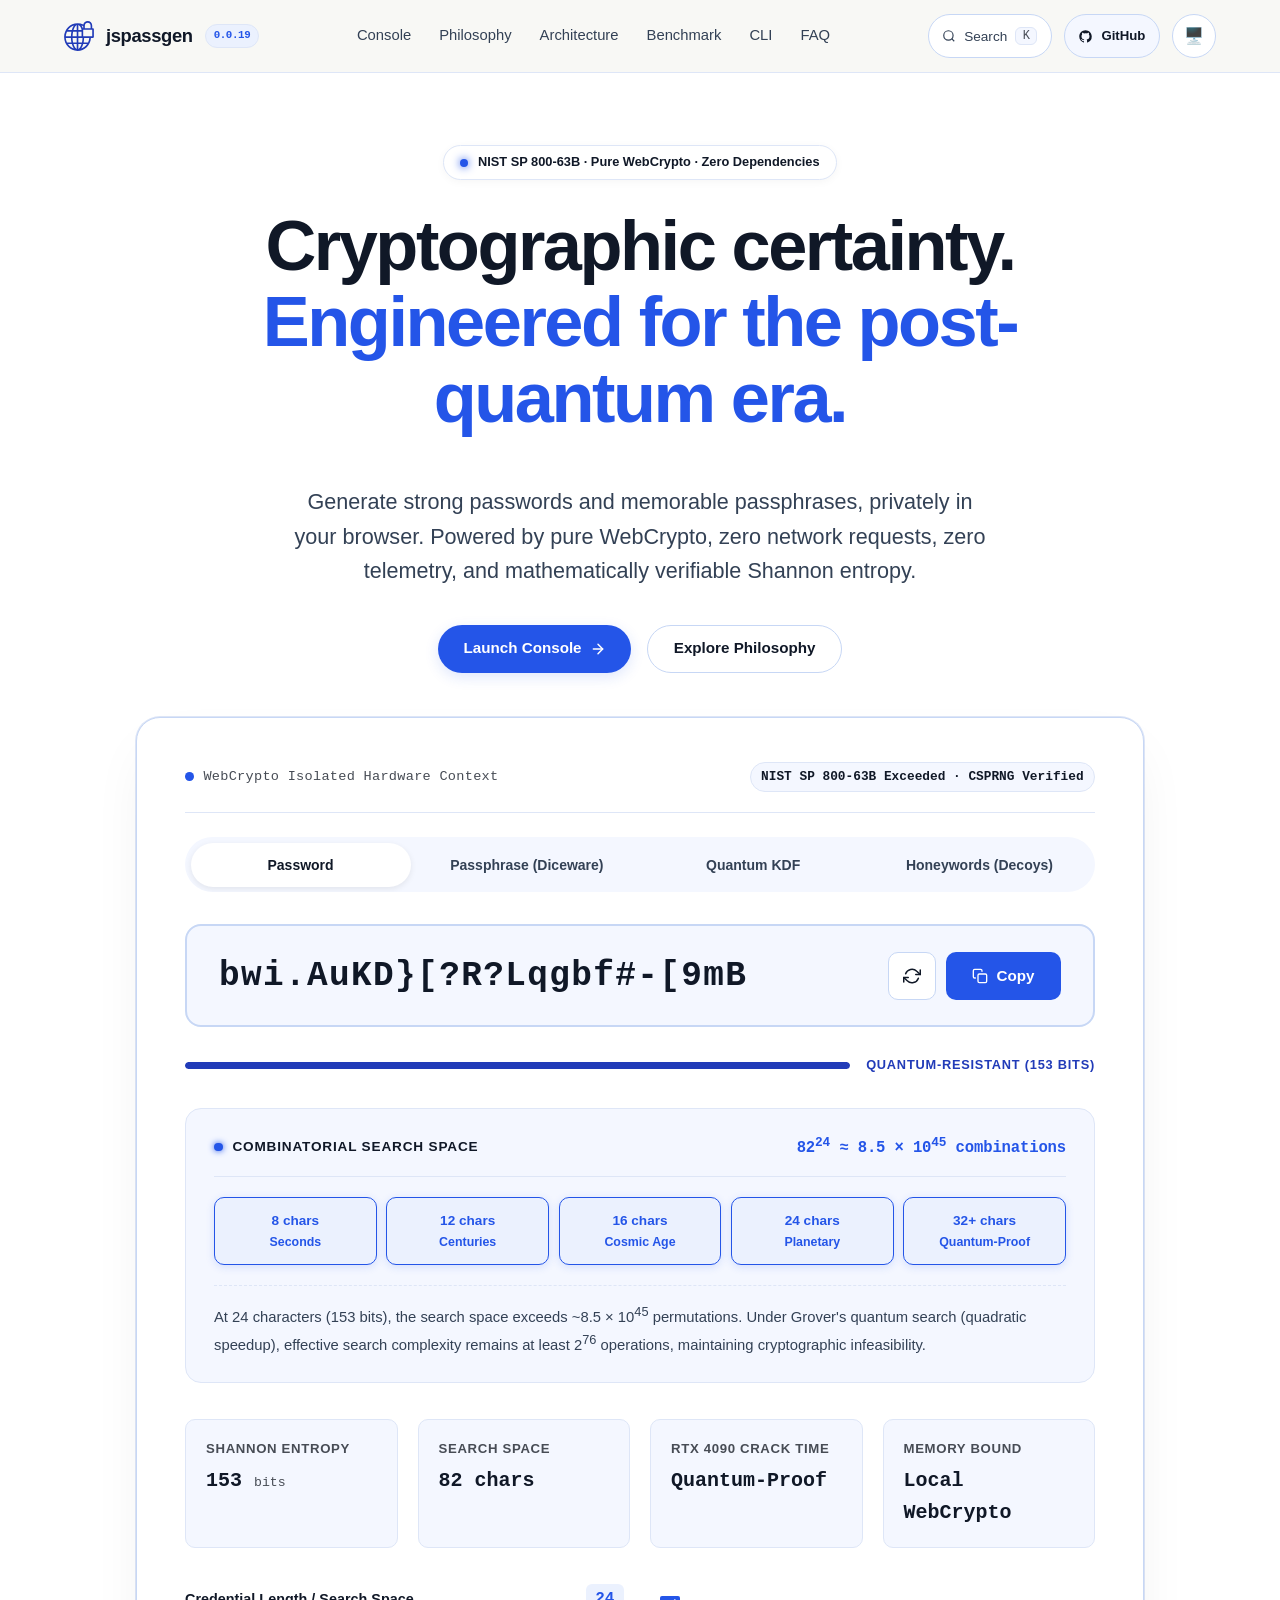
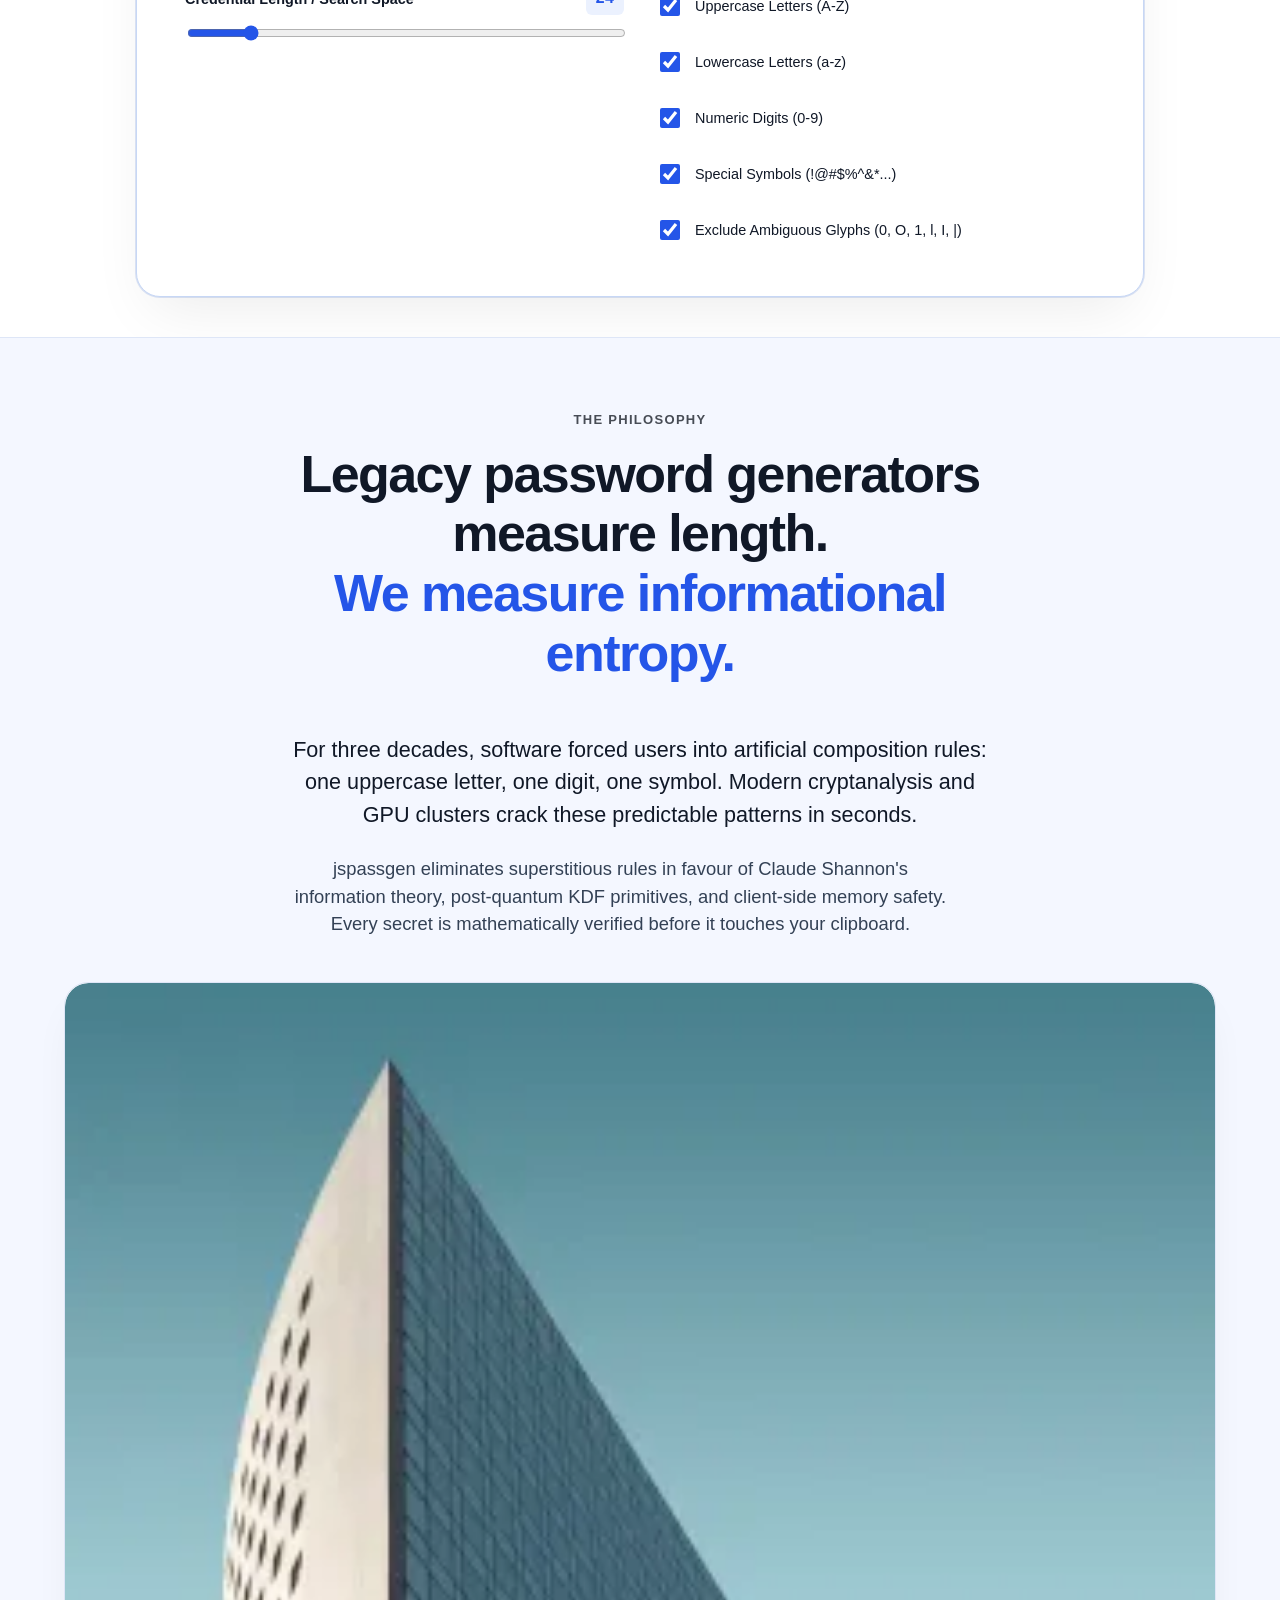
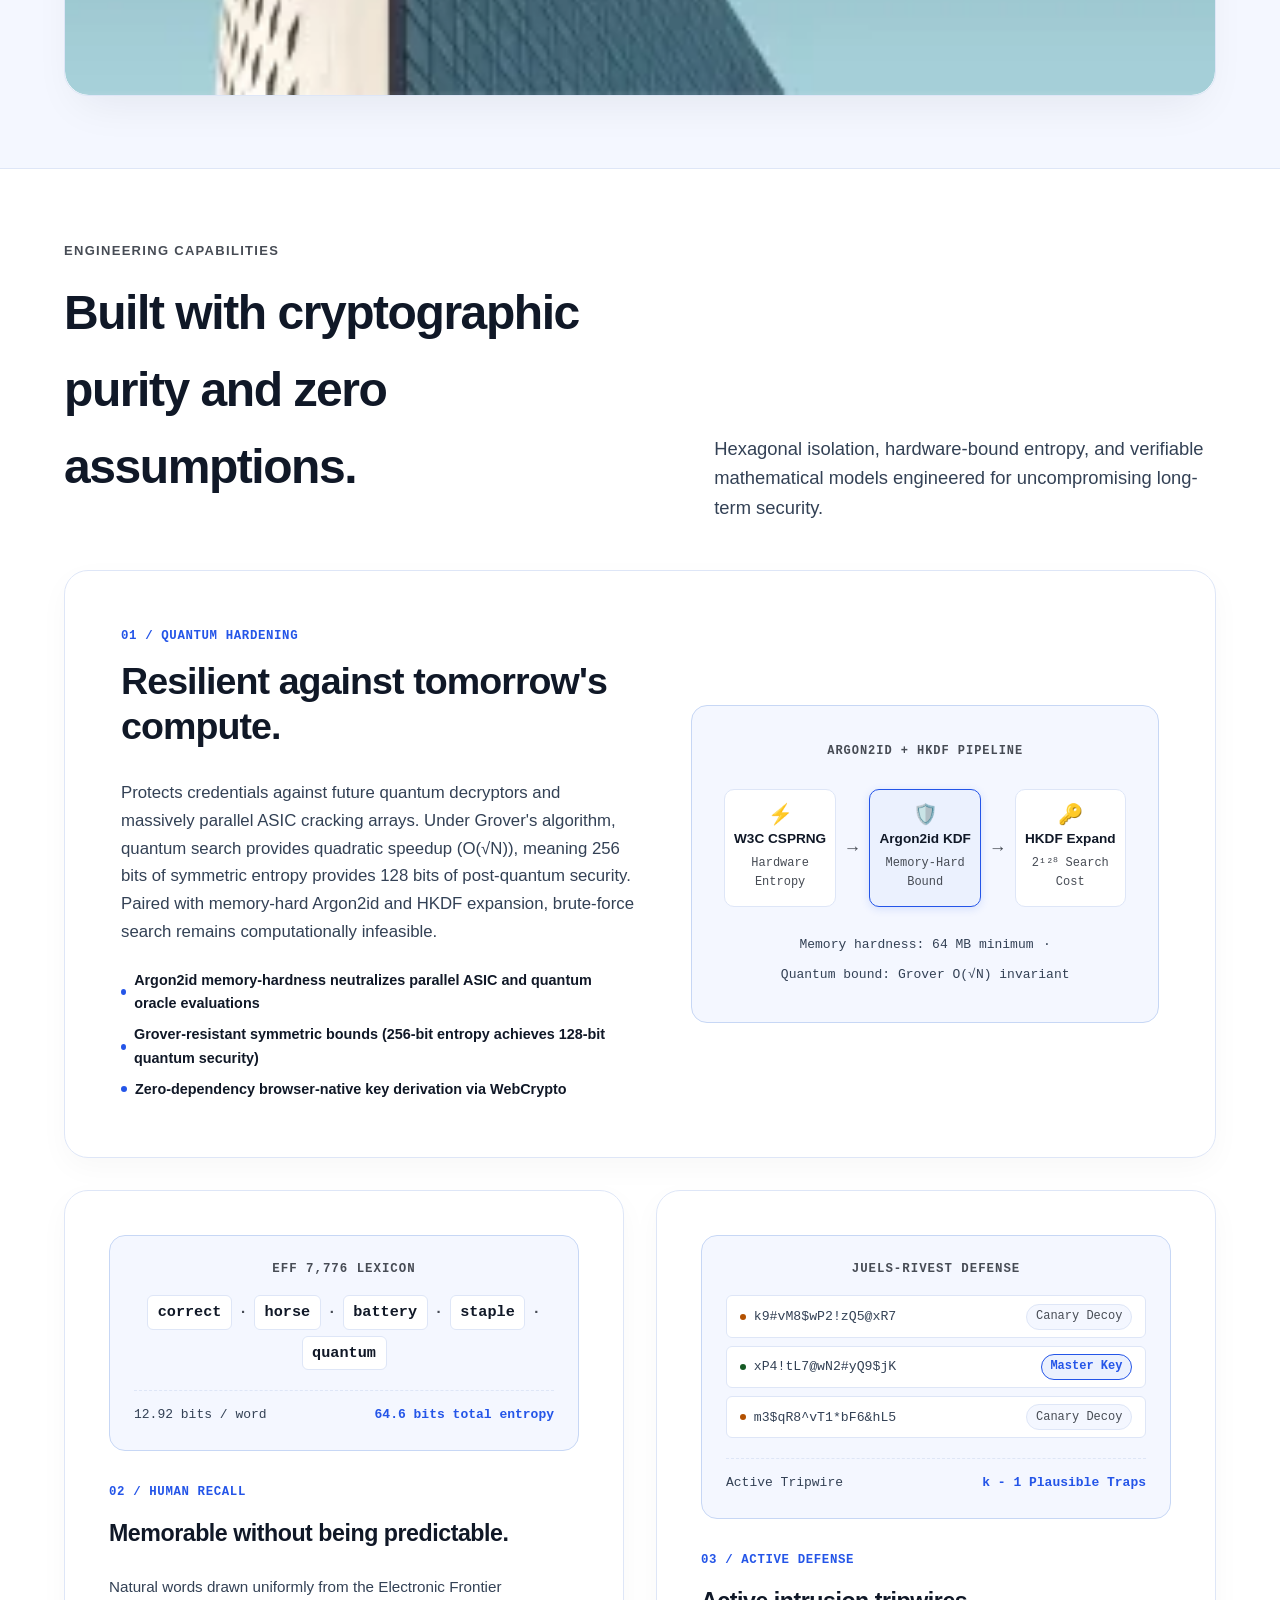
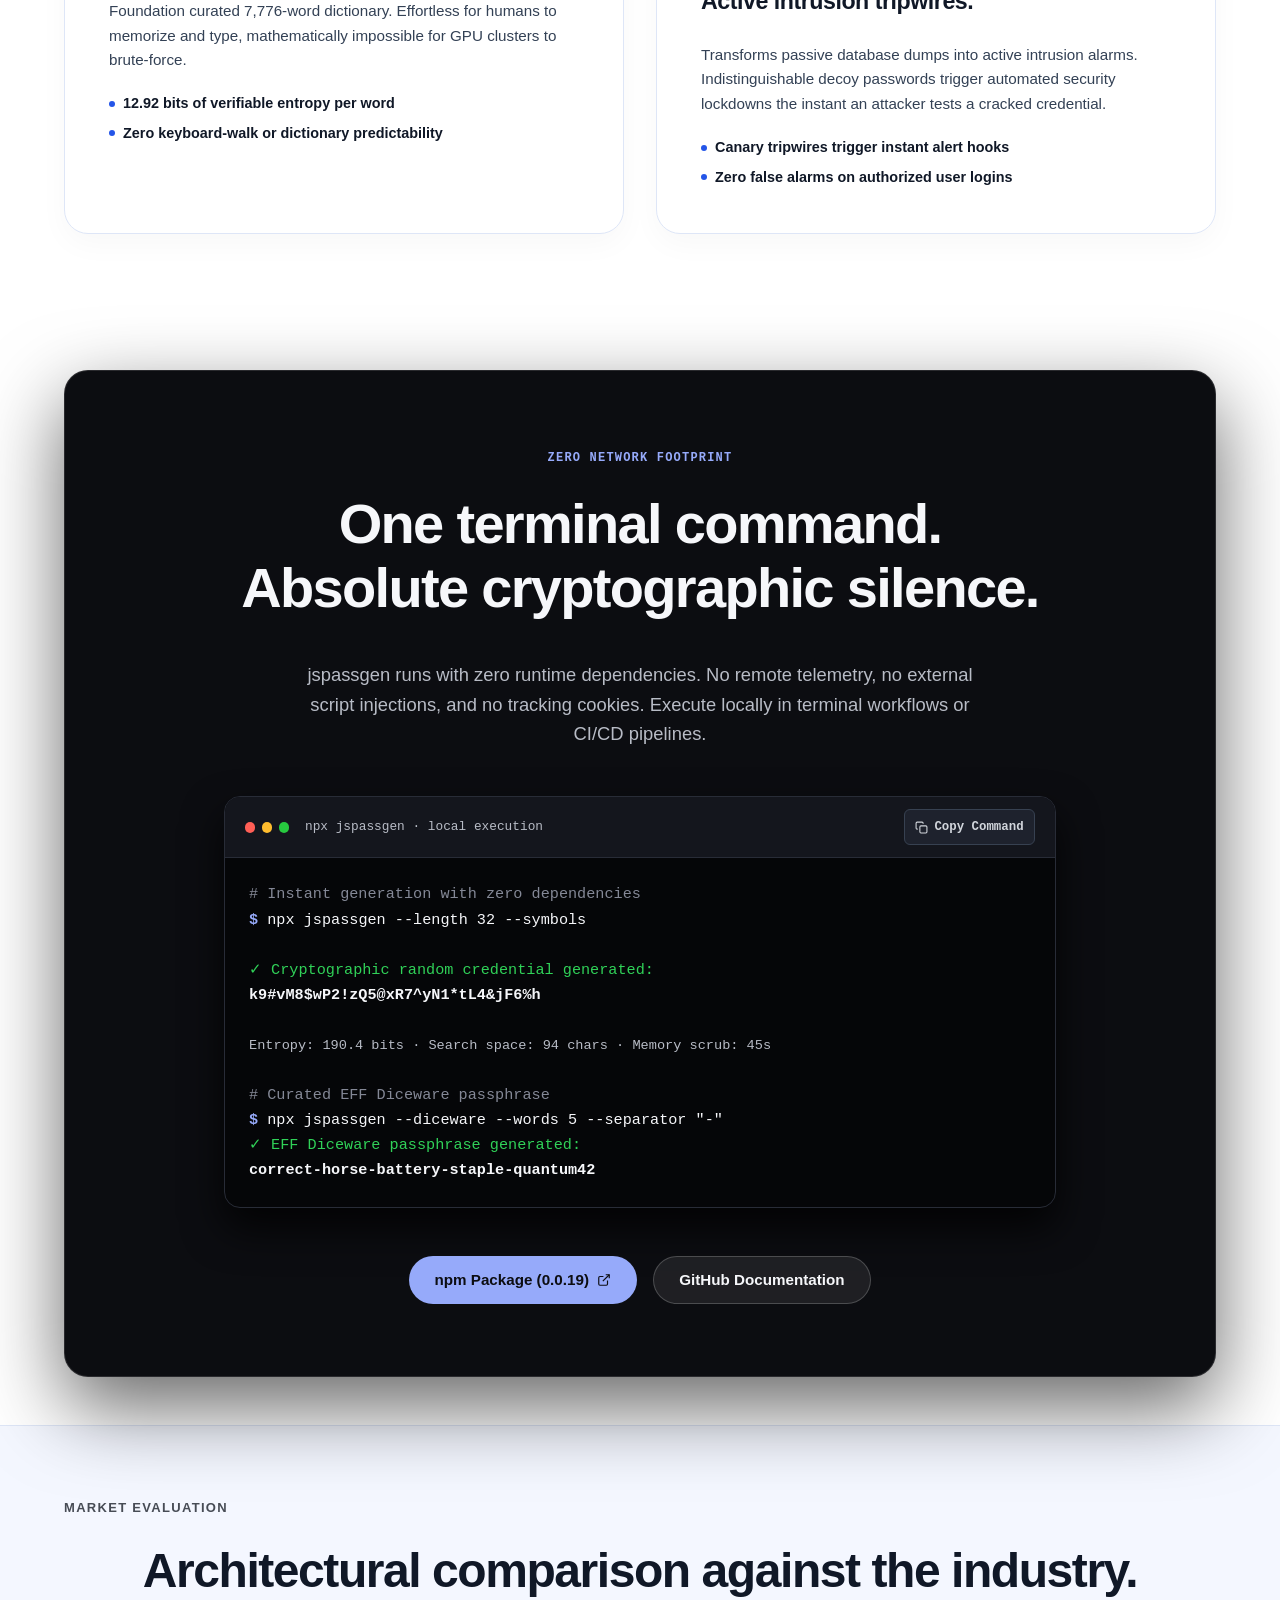
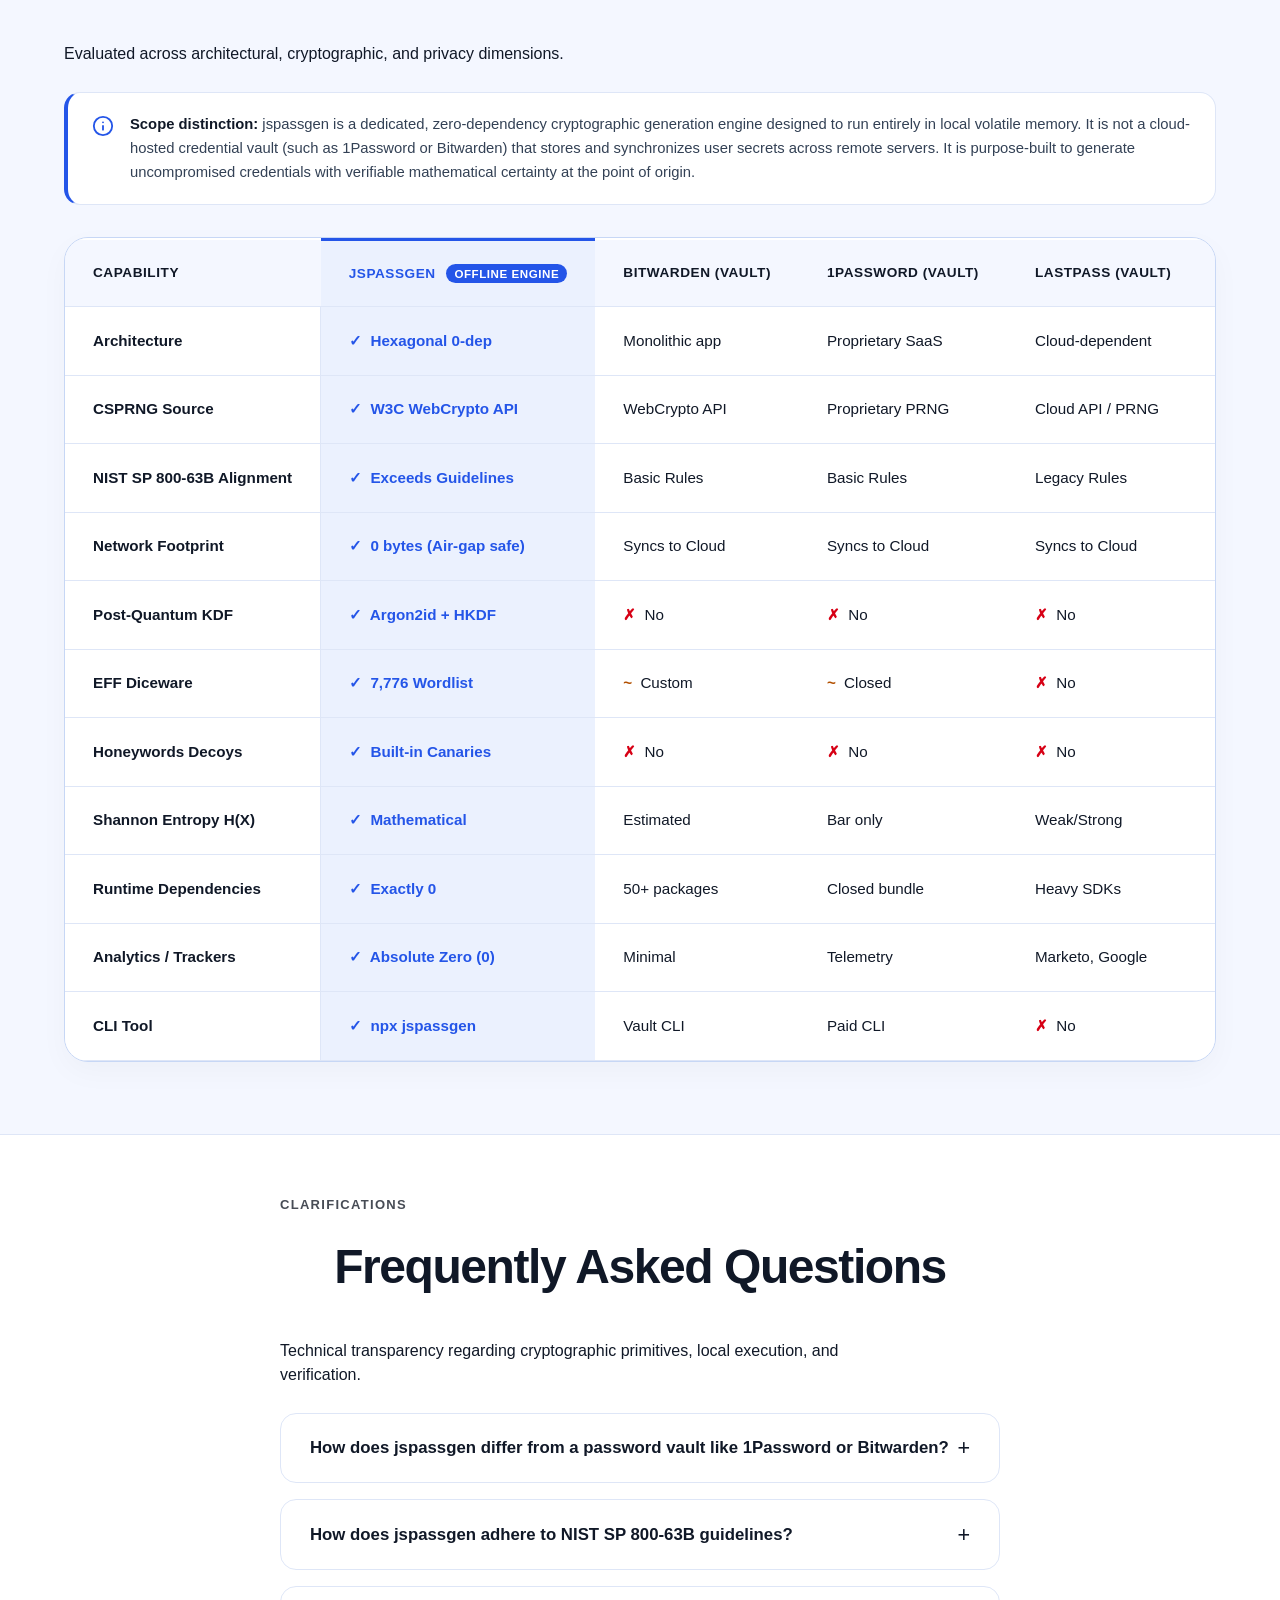
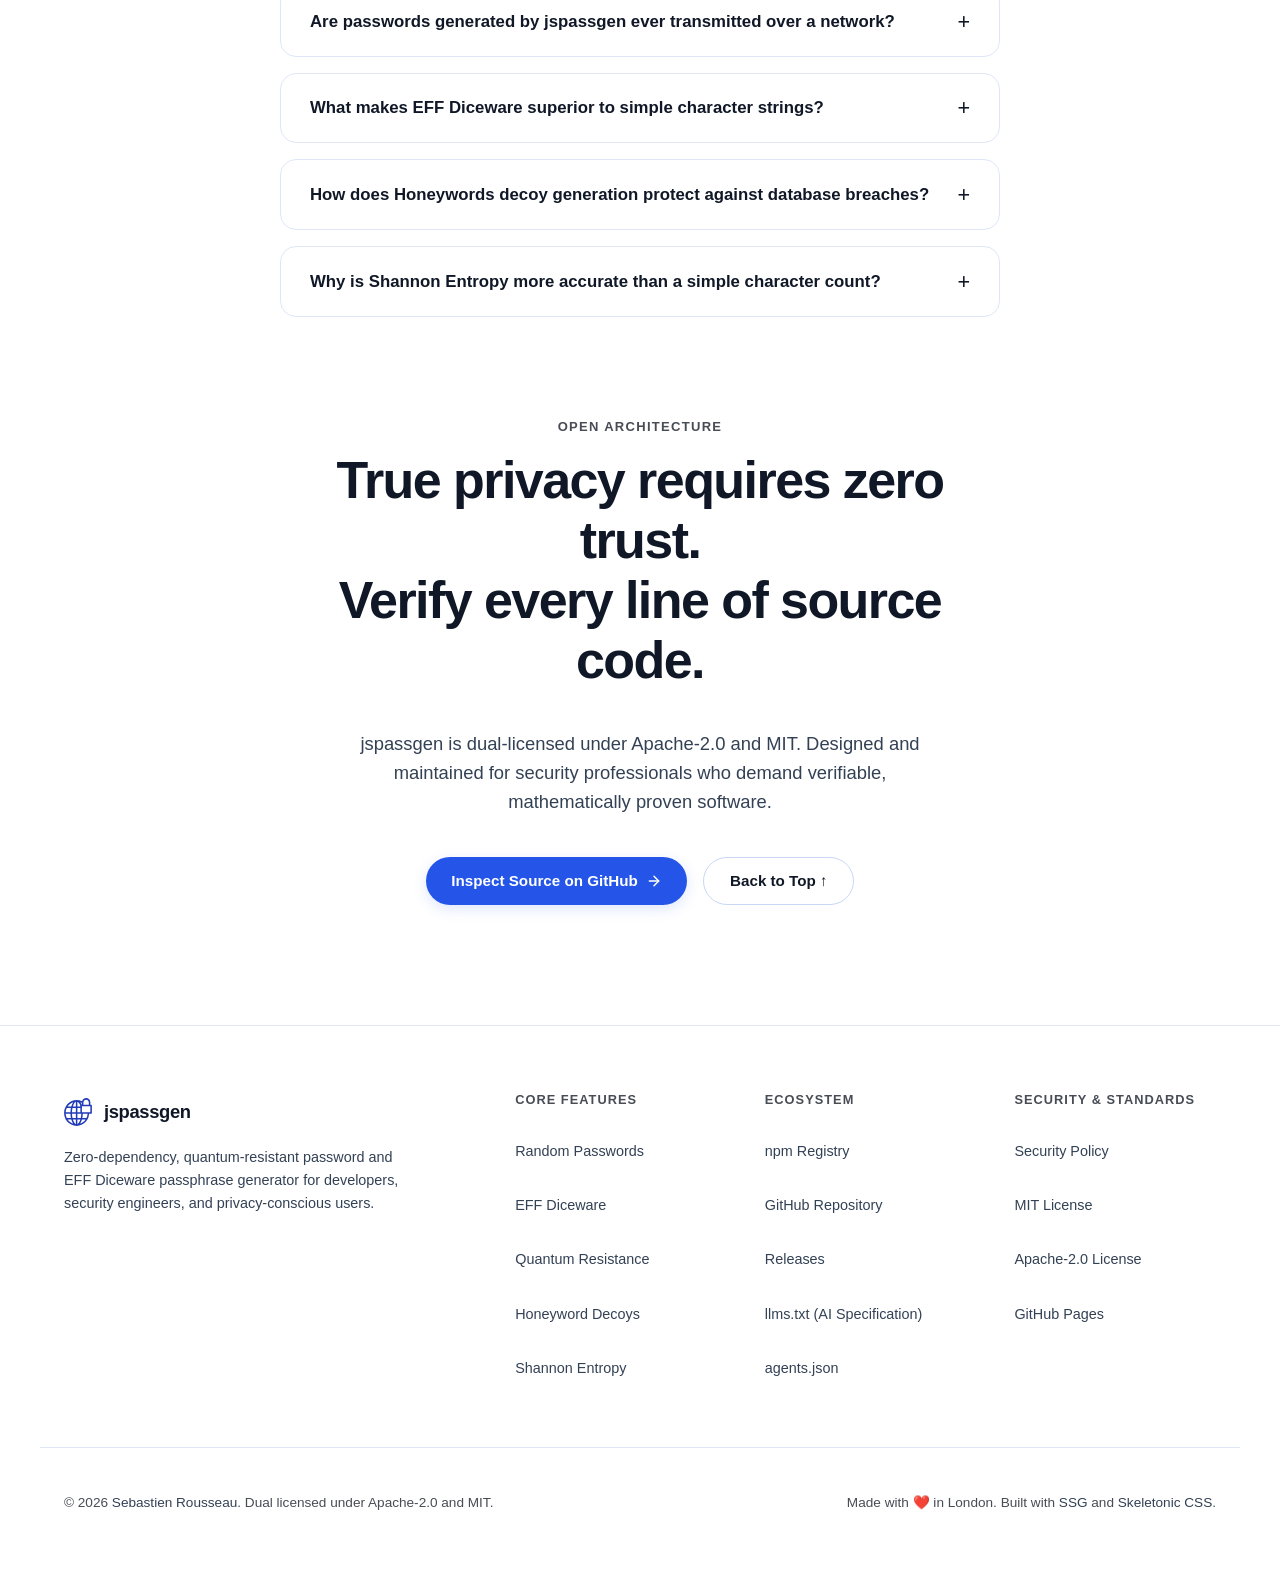
==== commit 94b9e0d2: "style: refine mobile crop and soften CLI backdrop Restore technical schematic flow in quantum harden" ====
--- a/docs/index.html
+++ b/docs/index.html
@@ -31,14 +31,14 @@
           }
         ]
       }
-    </script><link rel="stylesheet" href="skeletonic.min.e220a00f.css" integrity="sha384-k8yWo8E19/rAtrUhP91WfpEkNUTwFn6lDMDzBr9XgsQVYc2r8wCpdZF5GC1g94UV" crossorigin="anonymous" /> <link rel="stylesheet" href="styles.f64adbdd.css" integrity="sha384-ILP8LOG9dGFE5A+6TAxzicIAhwo+e7R9weloN4hFb+PFDK6o04g18np3dCWqpmyO" crossorigin="anonymous" /><script src="theme-init.6c357278.js" integrity="sha384-uWBBeJ+N+Qd+0lKPr704gdJv4bnU57IxMmO/UKKAB5eycH+RJwcrDzj9EFa9uyJK" crossorigin="anonymous"></script> <link rel="alternate" type="application/atom+xml" title="Atom Feed" href="https://jspassgen.com/atom.xml"/> <link rel="alternate" type="application/feed+json" title="JSON Feed" href="https://jspassgen.com/feed.json"/> <meta name="robots" content="max-snippet:-1, max-image-preview:large, max-video-preview:-1"> <meta property="og:locale" content="en_GB">
+    </script><link rel="stylesheet" href="skeletonic.min.e220a00f.css" integrity="sha384-k8yWo8E19/rAtrUhP91WfpEkNUTwFn6lDMDzBr9XgsQVYc2r8wCpdZF5GC1g94UV" crossorigin="anonymous" /> <link rel="stylesheet" href="styles.831f405a.css" integrity="sha384-Pbeh5wvy0+FM0VJIlER9Slu9YJfIiovcG+9F8k9wHLuEgA6dtK0Mde+E1Gm028PU" crossorigin="anonymous" /><script src="theme-init.6c357278.js" integrity="sha384-uWBBeJ+N+Qd+0lKPr704gdJv4bnU57IxMmO/UKKAB5eycH+RJwcrDzj9EFa9uyJK" crossorigin="anonymous"></script> <link rel="alternate" type="application/atom+xml" title="Atom Feed" href="https://jspassgen.com/atom.xml"/> <link rel="alternate" type="application/feed+json" title="JSON Feed" href="https://jspassgen.com/feed.json"/> <meta name="robots" content="max-snippet:-1, max-image-preview:large, max-video-preview:-1"> <meta property="og:locale" content="en_GB">
 <link rel="canonical" href="https://jspassgen.com/"><link rel="stylesheet" href="/_csp/1edcaa9ad9f99b2c.css" integrity="sha384-ybopfOXY6u6y5ksTyfgXyvZ8xJyngmcCVtEqpUpNT0ElhXLWdAE9a/b6Bn1iLPoj" crossorigin="anonymous"><link rel="stylesheet" href="/_csp/12d1ee6c1d02fabf.css" integrity="sha384-CT0wmxR5XSbPwDaxWHSa4rJHefwZuoDDX2Ps6d1tPzTMjwAYs0qgfaIKZ6TOOYX/" crossorigin="anonymous"><link rel="sbom" type="application/vnd.cyclonedx+json" href="/sbom.cdx.json">
 </head><body class="style-jspassgen"><a class="skip-link" href="#main">Skip to main content</a><header class="site-header"><div class="container header-inner"><a class="brand" href="/" aria-label="jspassgen home"> <img src="images/logo.svg" alt="jspassgen logo" class="brand-logo" width="30" height="30" /> <span class="brand-name">jspassgen</span> <span class="brand-badge">0.0.19</span> </a> <button class="nav-toggle" id="navToggle" type="button" aria-expanded="false" aria-controls="navMenu"> <span>Menu</span> <svg viewBox="0 0 24 24" aria-hidden="true" width="20" height="20"><path d="M4 7h16M4 12h16M4 17h16" stroke="currentColor" stroke-width="2" stroke-linecap="round"/></svg> </button><nav class="site-nav" id="navMenu" aria-label="Main Navigation"><a href="/#generator">Console</a> <a href="/#manifesto">Philosophy</a> <a href="/#architecture">Architecture</a> <a href="/#comparison">Benchmark</a> <a href="/#cli">CLI</a> <a href="/#faq">FAQ</a></nav><div class="header-actions"><!-- Search trigger button -->
 <button id="ssg-search-btn" type="button" aria-label="Search">
 <svg viewBox="0 0 24 24"><circle cx="11" cy="11" r="8"/><line x1="21" y1="21" x2="16.65" y2="16.65"/></svg>
 <span>Search</span>
 <kbd>K</kbd>
-</button> <a href="https://github.com/sebastienrousseau/jspassgen" class="btn-header-cli" target="_blank" rel="noopener noreferrer" aria-label="View jspassgen on GitHub"> <svg width="15" height="15" viewBox="0 0 24 24" fill="currentColor" aria-hidden="true"><path d="M12 2C6.477 2 2 6.484 2 12.017c0 4.425 2.865 8.18 6.839 9.504.5.092.682-.217.682-.483 0-.237-.008-.868-.013-1.703-2.782.605-3.369-1.343-3.369-1.343-.454-1.158-1.11-1.466-1.11-1.466-.908-.62.069-.608.069-.608 1.003.07 1.53 1.032 1.53 1.032.892 1.53 2.341 1.088 2.91.832.092-.647.35-1.088.636-1.338-2.22-.253-4.555-1.113-4.555-4.951 0-1.093.39-1.988 1.029-2.688-.103-.253-.446-1.272.098-2.65 0 0 .84-.27 2.75 1.026A9.564 9.564 0 0112 6.844c.85.004 1.705.115 2.504.337 1.909-1.296 2.747-1.027 2.747-1.027.546 1.379.202 2.398.1 2.651.64.7 1.028 1.595 1.028 2.688 0 3.848-2.339 4.695-4.566 4.943.359.309.678.92.678 1.855 0 1.338-.012 2.419-.012 2.747 0 .268.18.58.688.482A10.019 10.019 0 0022 12.017C22 6.484 17.522 2 12 2z"/></svg> <span>GitHub</span> </a> <button class="theme-toggle" id="mode-toggle" type="button" data-label-light="Light" data-label-dark="Dark"> <span class="visually-hidden">Change color theme</span> <span class="visually-hidden" id="mode-state" data-label-system="System">System</span> <span class="theme-icon" aria-hidden="true"></span> </button></div></div></header><main id="main"><div id="liveAnnouncement" class="sr-only" aria-live="polite" aria-atomic="true"></div><section class="hero-section" id="hero"><div class="container hero-container"><div class="hero-eyebrow"><span class="eyebrow-dot"></span> <span class="eyebrow-text">NIST SP 800-63B · Pure WebCrypto · Zero Dependencies</span></div><h1 class="hero-headline"> Cryptographic certainty.<br /><span class="hero-highlight">Engineered for the post-quantum era.</span></h1><p class="hero-lead"> Generate strong passwords and memorable passphrases, privately in your browser. Powered by pure WebCrypto, zero network requests, zero telemetry, and mathematically verifiable Shannon entropy. </p><div class="hero-actions"><a href="#generator" class="btn-primary"> <span>Launch Console</span> <svg width="16" height="16" viewBox="0 0 24 24" fill="none" stroke="currentColor" stroke-width="2.2" stroke-linecap="round" stroke-linejoin="round" aria-hidden="true"><line x1="5" y1="12" x2="19" y2="12"></line><polyline points="12 5 19 12 12 19"></polyline></svg> </a> <a href="#manifesto" class="btn-secondary"> <span>Explore Philosophy</span> </a></div></div><div class="container showcase-container" id="generator"><div class="console-wrapper"><div class="console-chrome"><div class="chrome-status"><span class="status-indicator"></span> <span class="status-text">WebCrypto Isolated Hardware Context</span></div><div class="chrome-badge">NIST SP 800-63B Exceeded · CSPRNG Verified</div></div><div class="generator-tabs" role="tablist" aria-label="Generator Modes"><button class="tab-btn active" role="tab" aria-selected="true" data-mode="random" id="tab-random"> Password </button> <button class="tab-btn" role="tab" aria-selected="false" data-mode="diceware" id="tab-diceware"> Passphrase (Diceware) </button> <button class="tab-btn" role="tab" aria-selected="false" data-mode="quantum" id="tab-quantum"> Quantum KDF </button> <button class="tab-btn" role="tab" aria-selected="false" data-mode="honeywords" id="tab-honeywords"> Honeywords (Decoys) </button></div><div class="password-display-box" role="region" aria-label="Generated Password Output"><div class="password-output" id="passwordOutput" aria-live="polite">Generating...</div><div class="password-actions"><button class="btn-icon" id="btnRefresh" type="button" aria-label="Generate new password" title="Generate New"> <svg width="18" height="18" viewBox="0 0 24 24" fill="none" stroke="currentColor" stroke-width="2" stroke-linecap="round" stroke-linejoin="round" aria-hidden="true"><path d="M23 4v6h-6M1 20v-6h6"/><path d="M3.51 9a9 9 0 0114.85-3.36L23 10M1 14l4.64 4.36A9 9 0 0020.49 15"/></svg> </button> <button class="btn-copy-main" id="btnCopy" type="button" aria-label="Copy generated password to clipboard"> <svg width="16" height="16" viewBox="0 0 24 24" fill="none" stroke="currentColor" stroke-width="2" stroke-linecap="round" stroke-linejoin="round" aria-hidden="true"><rect x="9" y="9" width="13" height="13" rx="2" ry="2"/><path d="M5 15H4a2 2 0 01-2-2V4a2 2 0 012-2h9a2 2 0 012 2v1"/></svg> <span>Copy</span> </button></div></div><div class="strength-bar-container"><div class="strength-bar-track"><div class="strength-bar-fill strength-quantum" id="strengthFill"></div></div><div class="strength-label text-quantum" id="strengthLabel">Quantum-Resistant</div></div><div class="search-space-showcase" id="searchSpaceShowcase" aria-live="polite"><div class="search-space-header"><div class="search-space-title"><span class="pulse-ring" aria-hidden="true"></span> <span>Combinatorial Search Space</span></div><div class="search-space-equation" id="searchSpaceEquation">94<sup>24</sup> ≈ 2.2 × 10<sup>47</sup> combinations</div></div><div class="search-space-visual"><div class="scale-track" role="group" aria-label="Brute-force crack resistance milestones"><div class="scale-segment is-active" data-level="1" id="seg1"><span>8 chars<br><small>Seconds</small></span></div><div class="scale-segment is-active" data-level="2" id="seg2"><span>12 chars<br><small>Centuries</small></span></div><div class="scale-segment is-active" data-level="3" id="seg3"><span>16 chars<br><small>Cosmic Age</small></span></div><div class="scale-segment is-active" data-level="4" id="seg4"><span>24 chars<br><small>Planetary</small></span></div><div class="scale-segment" data-level="5" id="seg5"><span>32+ chars<br><small>Quantum-Proof</small></span></div></div></div><div class="search-space-explainer" id="searchSpaceExplainer"> At 24 characters, the search space reaches 10<sup>47</sup> permutations. An array of 1,000,000 RTX 4090 GPUs attempting 10<sup>15</sup> keys/sec would require more time than the remaining life of the sun to exhaust 50% of the key space. </div></div><dl class="crypto-metrics-grid"><div class="metric-card"><dt>Shannon Entropy</dt><dd id="valEntropy">139 <small>bits</small></dd></div><div class="metric-card"><dt>Search Space</dt><dd id="valPool">94 chars</dd></div><div class="metric-card"><dt>RTX 4090 Crack Time</dt><dd id="valCrackTime">Centuries</dd></div><div class="metric-card"><dt>Memory Bound</dt><dd id="valNist">Local WebCrypto</dd></div></dl><div class="controls-grid"><div class="controls-col"><div class="slider-group"><div class="slider-header"><label for="lengthSlider">Credential Length / Search Space</label> <span class="slider-val" id="lengthVal">24</span></div><input type="range" id="lengthSlider" min="8" max="128" value="24" aria-label="Password length slider" /></div></div><div class="controls-col"><div class="checkbox-group"><label class="checkbox-item"> <input type="checkbox" id="chkUpper" checked /> <span>Uppercase Letters (A-Z)</span> </label> <label class="checkbox-item"> <input type="checkbox" id="chkLower" checked /> <span>Lowercase Letters (a-z)</span> </label> <label class="checkbox-item"> <input type="checkbox" id="chkNumbers" checked /> <span>Numeric Digits (0-9)</span> </label> <label class="checkbox-item"> <input type="checkbox" id="chkSymbols" checked /> <span>Special Symbols (!@#$%^&*...)</span> </label> <label class="checkbox-item"> <input type="checkbox" id="chkAmbiguous" checked /> <span>Exclude Ambiguous Glyphs (0, O, 1, l, I, |)</span> </label></div></div></div><div class="honeywords-preview is-hidden" id="honeywordsBox"><div class="honeywords-header"><svg width="18" height="18" viewBox="0 0 24 24" fill="none" stroke="currentColor" stroke-width="2" aria-hidden="true"><path d="M12 2L2 7l10 5 10-5-10-5zM2 17l10 5 10-5M2 12l10 5 10-5"/></svg><h4>Active Honeywords Decoy Set (Juels-Rivest Scheme)</h4></div><p class="honeywords-intro"> Store all decoy credentials in your authentication database. If an adversary attempts to authenticate with any canary decoy, an immediate intrusion alarm triggers before the genuine master key is exposed. </p><div class="honeywords-list" id="honeywordsList"></div></div></div></div></section><section class="manifesto-section" id="manifesto"><div class="container narrow"><div class="section-label">THE PHILOSOPHY</div><h2 class="manifesto-heading"> Legacy password generators measure length.<br /><span class="text-accent">We measure informational entropy.</span></h2><div class="manifesto-body"><p class="manifesto-lead"> For three decades, software forced users into artificial composition rules: one uppercase letter, one digit, one symbol. Modern cryptanalysis and GPU clusters crack these predictable patterns in seconds. </p><p> jspassgen eliminates superstitious rules in favour of Claude Shannon's information theory, post-quantum KDF primitives, and client-side memory safety. Every secret is mathematically verified before it touches your clipboard. </p></div></div><div class="container manifesto-media"><figure class="manifesto-figure"><picture> <source media="(min-width: 48rem)" srcset="images/pierre-chatel-innocenti-N5RN0JE5kaY-1200.webp" type="image/webp" width="1200" height="742" /> <source media="(min-width: 36rem)" srcset="images/pierre-chatel-innocenti-N5RN0JE5kaY-640.webp" type="image/webp" width="640" height="396" /> <source srcset="images/pierre-chatel-innocenti-N5RN0JE5kaY-320.webp" type="image/webp" width="320" height="198" /> <img src="images/pierre-chatel-innocenti-N5RN0JE5kaY-1200.webp" alt="Minimalist architectural facade with precision glass grid and perforated concrete meeting at a sharp geometric prow" width="1200" height="742" loading="lazy" decoding="async" class="manifesto-img" /> </picture></figure></div></section><section class="chapters-section" id="architecture"><div class="container"><div class="chapters-header"><div class="chapters-header-left"><div class="section-label">ENGINEERING CAPABILITIES</div><h2 class="section-title text-left">Built with cryptographic purity and zero assumptions.</h2></div><div class="chapters-header-right"><p class="section-lead"> Hexagonal isolation, hardware-bound entropy, and verifiable mathematical models engineered for uncompromising long-term security. </p></div></div><div class="bento-grid"><article class="bento-card bento-hero"><div class="bento-content"><span class="chapter-num">01 / QUANTUM HARDENING</span><h3 class="bento-title">Resilient against tomorrow's compute.</h3><p class="bento-text"> Protects credentials against future quantum decryptors and massively parallel ASIC cracking arrays. Under Grover's algorithm, quantum search provides quadratic speedup (O(√N)), meaning 256 bits of symmetric entropy provides 128 bits of post-quantum security. Paired with memory-hard Argon2id and HKDF expansion, brute-force search remains computationally infeasible. </p><ul class="chapter-specs"><li>Argon2id memory-hardness neutralizes parallel ASIC and quantum oracle evaluations</li><li>Grover-resistant symmetric bounds (256-bit entropy achieves 128-bit quantum security)</li><li>Zero-dependency browser-native key derivation via WebCrypto</li></ul></div><div class="bento-visual"><div class="schematic-panel"><div class="schematic-media"><picture> <source media="(min-width: 48rem)" srcset="images/galina-nelyubova-V70-ng4FuiA-640.webp" type="image/webp" width="640" height="358" /> <source srcset="images/galina-nelyubova-V70-ng4FuiA-320.webp" type="image/webp" width="320" height="179" /> <img src="images/galina-nelyubova-V70-ng4FuiA-640.webp" alt="Golden quantum processor dilution cryostat chandelier representing hardware-bound post-quantum entropy" width="640" height="358" loading="lazy" decoding="async" class="schematic-img" /> </picture></div><div class="schematic-badge">ARGON2ID + HKDF PIPELINE</div><div class="pipeline-flow"><div class="pipeline-node"><span class="node-icon">⚡</span> <span class="node-title">W3C CSPRNG</span> <span class="node-sub">Hardware Entropy</span></div><div class="pipeline-arrow" aria-hidden="true">→</div><div class="pipeline-node highlight"><span class="node-icon">🛡️</span> <span class="node-title">Argon2id KDF</span> <span class="node-sub">Memory-Hard Bound</span></div><div class="pipeline-arrow" aria-hidden="true">→</div><div class="pipeline-node"><span class="node-icon">🔑</span> <span class="node-title">HKDF Expand</span> <span class="node-sub">2¹²⁸ Search Cost</span></div></div><div class="schematic-meta"><span>Memory hardness: 64 MB minimum</span> <span>·</span> <span>Quantum bound: Grover O(√N) invariant</span></div></div></div></article><div class="bento-pair"><article class="bento-card bento-sub"><div class="bento-sub-visual"><div class="lexicon-display" aria-label="Sample 5-word Diceware passphrase"><span class="lex-tag">EFF 7,776 LEXICON</span><div class="lex-words"><span class="lex-w">correct</span> <span class="lex-sep">·</span> <span class="lex-w">horse</span> <span class="lex-sep">·</span> <span class="lex-w">battery</span> <span class="lex-sep">·</span> <span class="lex-w">staple</span> <span class="lex-sep">·</span> <span class="lex-w">quantum</span></div><div class="lex-entropy"><span>12.92 bits / word</span> <span class="lex-total">64.6 bits total entropy</span></div></div></div><div class="bento-sub-content"><span class="chapter-num">02 / HUMAN RECALL</span><h3 class="bento-sub-title">Memorable without being predictable.</h3><p class="bento-sub-text"> Natural words drawn uniformly from the Electronic Frontier Foundation curated 7,776-word dictionary. Effortless for humans to memorize and type, mathematically impossible for GPU clusters to brute-force. </p><ul class="chapter-specs compact"><li>12.92 bits of verifiable entropy per word</li><li>Zero keyboard-walk or dictionary predictability</li></ul></div></article><article class="bento-card bento-sub"><div class="bento-sub-visual"><div class="canary-display" aria-label="Honeywords canary decoy architecture"><span class="canary-tag">JUELS-RIVEST DEFENSE</span><div class="canary-list"><div class="canary-row decoy"><span class="canary-dot"></span> <span class="canary-text">k9#vM8$wP2!zQ5@xR7</span> <span class="canary-badge">Canary Decoy</span></div><div class="canary-row real"><span class="canary-dot real"></span> <span class="canary-text">xP4!tL7@wN2#yQ9$jK</span> <span class="canary-badge real">Master Key</span></div><div class="canary-row decoy"><span class="canary-dot"></span> <span class="canary-text">m3$qR8^vT1*bF6&amp;hL5</span> <span class="canary-badge">Canary Decoy</span></div></div><div class="canary-meta"><span>Active Tripwire</span> <span class="canary-status">k - 1 Plausible Traps</span></div></div></div><div class="bento-sub-content"><span class="chapter-num">03 / ACTIVE DEFENSE</span><h3 class="bento-sub-title">Active intrusion tripwires.</h3><p class="bento-sub-text"> Transforms passive database dumps into active intrusion alarms. Indistinguishable decoy passwords trigger automated security lockdowns the instant an attacker tests a cracked credential. </p><ul class="chapter-specs compact"><li>Canary tripwires trigger instant alert hooks</li><li>Zero false alarms on authorized user logins</li></ul></div></article></div></div></div></section><section class="cinematic-section" id="cli"><div class="container"><div class="cinematic-wrapper"><div class="cinematic-backdrop" aria-hidden="true"><picture> <source media="(min-width: 48rem)" srcset="images/pawel-czerwinski-7LoWpCOAn6k-1200.webp" type="image/webp" width="1200" height="742" /> <source srcset="images/pawel-czerwinski-7LoWpCOAn6k-640.webp" type="image/webp" width="640" height="396" /> <img src="images/pawel-czerwinski-7LoWpCOAn6k-1200.webp" alt="Subtle cyan and cobalt geometric glass blades in low light backdrop" width="1200" height="742" loading="lazy" decoding="async" class="cinematic-backdrop-img" /> </picture></div><div class="cinematic-inner"><div class="cinematic-badge">ZERO NETWORK FOOTPRINT</div><h2 class="cinematic-heading"> One terminal command.<br /> Absolute cryptographic silence. </h2><p class="cinematic-lead"> jspassgen runs with zero runtime dependencies. No remote telemetry, no external script injections, and no tracking cookies. Execute locally in terminal workflows or CI/CD pipelines. </p><div class="cinematic-terminal"><div class="terminal-bar"><div class="terminal-dots"><span></span><span></span><span></span></div><div class="terminal-label">npx jspassgen · local execution</div><button type="button" class="btn-terminal-copy" id="btnCopyCli" aria-label="Copy CLI command to clipboard"> <svg width="13" height="13" viewBox="0 0 24 24" fill="none" stroke="currentColor" stroke-width="2" aria-hidden="true"><rect x="9" y="9" width="13" height="13" rx="2" ry="2"></rect><path d="M5 15H4a2 2 0 0 1-2-2V4a2 2 0 0 1 2-2h9a2 2 0 0 1 2 2v1"></path></svg> <span>Copy Command</span> </button></div><div class="terminal-screen"><pre><code><span class="t-comment"># Instant generation with zero dependencies</span>
+</button> <a href="https://github.com/sebastienrousseau/jspassgen" class="btn-header-cli" target="_blank" rel="noopener noreferrer" aria-label="View jspassgen on GitHub"> <svg width="15" height="15" viewBox="0 0 24 24" fill="currentColor" aria-hidden="true"><path d="M12 2C6.477 2 2 6.484 2 12.017c0 4.425 2.865 8.18 6.839 9.504.5.092.682-.217.682-.483 0-.237-.008-.868-.013-1.703-2.782.605-3.369-1.343-3.369-1.343-.454-1.158-1.11-1.466-1.11-1.466-.908-.62.069-.608.069-.608 1.003.07 1.53 1.032 1.53 1.032.892 1.53 2.341 1.088 2.91.832.092-.647.35-1.088.636-1.338-2.22-.253-4.555-1.113-4.555-4.951 0-1.093.39-1.988 1.029-2.688-.103-.253-.446-1.272.098-2.65 0 0 .84-.27 2.75 1.026A9.564 9.564 0 0112 6.844c.85.004 1.705.115 2.504.337 1.909-1.296 2.747-1.027 2.747-1.027.546 1.379.202 2.398.1 2.651.64.7 1.028 1.595 1.028 2.688 0 3.848-2.339 4.695-4.566 4.943.359.309.678.92.678 1.855 0 1.338-.012 2.419-.012 2.747 0 .268.18.58.688.482A10.019 10.019 0 0022 12.017C22 6.484 17.522 2 12 2z"/></svg> <span>GitHub</span> </a> <button class="theme-toggle" id="mode-toggle" type="button" data-label-light="Light" data-label-dark="Dark"> <span class="visually-hidden">Change color theme</span> <span class="visually-hidden" id="mode-state" data-label-system="System">System</span> <span class="theme-icon" aria-hidden="true"></span> </button></div></div></header><main id="main"><div id="liveAnnouncement" class="sr-only" aria-live="polite" aria-atomic="true"></div><section class="hero-section" id="hero"><div class="container hero-container"><div class="hero-eyebrow"><span class="eyebrow-dot"></span> <span class="eyebrow-text">NIST SP 800-63B · Pure WebCrypto · Zero Dependencies</span></div><h1 class="hero-headline"> Cryptographic certainty.<br /><span class="hero-highlight">Engineered for the post-quantum era.</span></h1><p class="hero-lead"> Generate strong passwords and memorable passphrases, privately in your browser. Powered by pure WebCrypto, zero network requests, zero telemetry, and mathematically verifiable Shannon entropy. </p><div class="hero-actions"><a href="#generator" class="btn-primary"> <span>Launch Console</span> <svg width="16" height="16" viewBox="0 0 24 24" fill="none" stroke="currentColor" stroke-width="2.2" stroke-linecap="round" stroke-linejoin="round" aria-hidden="true"><line x1="5" y1="12" x2="19" y2="12"></line><polyline points="12 5 19 12 12 19"></polyline></svg> </a> <a href="#manifesto" class="btn-secondary"> <span>Explore Philosophy</span> </a></div></div><div class="container showcase-container" id="generator"><div class="console-wrapper"><div class="console-chrome"><div class="chrome-status"><span class="status-indicator"></span> <span class="status-text">WebCrypto Isolated Hardware Context</span></div><div class="chrome-badge">NIST SP 800-63B Exceeded · CSPRNG Verified</div></div><div class="generator-tabs" role="tablist" aria-label="Generator Modes"><button class="tab-btn active" role="tab" aria-selected="true" data-mode="random" id="tab-random"> Password </button> <button class="tab-btn" role="tab" aria-selected="false" data-mode="diceware" id="tab-diceware"> Passphrase (Diceware) </button> <button class="tab-btn" role="tab" aria-selected="false" data-mode="quantum" id="tab-quantum"> Quantum KDF </button> <button class="tab-btn" role="tab" aria-selected="false" data-mode="honeywords" id="tab-honeywords"> Honeywords (Decoys) </button></div><div class="password-display-box" role="region" aria-label="Generated Password Output"><div class="password-output" id="passwordOutput" aria-live="polite">Generating...</div><div class="password-actions"><button class="btn-icon" id="btnRefresh" type="button" aria-label="Generate new password" title="Generate New"> <svg width="18" height="18" viewBox="0 0 24 24" fill="none" stroke="currentColor" stroke-width="2" stroke-linecap="round" stroke-linejoin="round" aria-hidden="true"><path d="M23 4v6h-6M1 20v-6h6"/><path d="M3.51 9a9 9 0 0114.85-3.36L23 10M1 14l4.64 4.36A9 9 0 0020.49 15"/></svg> </button> <button class="btn-copy-main" id="btnCopy" type="button" aria-label="Copy generated password to clipboard"> <svg width="16" height="16" viewBox="0 0 24 24" fill="none" stroke="currentColor" stroke-width="2" stroke-linecap="round" stroke-linejoin="round" aria-hidden="true"><rect x="9" y="9" width="13" height="13" rx="2" ry="2"/><path d="M5 15H4a2 2 0 01-2-2V4a2 2 0 012-2h9a2 2 0 012 2v1"/></svg> <span>Copy</span> </button></div></div><div class="strength-bar-container"><div class="strength-bar-track"><div class="strength-bar-fill strength-quantum" id="strengthFill"></div></div><div class="strength-label text-quantum" id="strengthLabel">Quantum-Resistant</div></div><div class="search-space-showcase" id="searchSpaceShowcase" aria-live="polite"><div class="search-space-header"><div class="search-space-title"><span class="pulse-ring" aria-hidden="true"></span> <span>Combinatorial Search Space</span></div><div class="search-space-equation" id="searchSpaceEquation">94<sup>24</sup> ≈ 2.2 × 10<sup>47</sup> combinations</div></div><div class="search-space-visual"><div class="scale-track" role="group" aria-label="Brute-force crack resistance milestones"><div class="scale-segment is-active" data-level="1" id="seg1"><span>8 chars<br><small>Seconds</small></span></div><div class="scale-segment is-active" data-level="2" id="seg2"><span>12 chars<br><small>Centuries</small></span></div><div class="scale-segment is-active" data-level="3" id="seg3"><span>16 chars<br><small>Cosmic Age</small></span></div><div class="scale-segment is-active" data-level="4" id="seg4"><span>24 chars<br><small>Planetary</small></span></div><div class="scale-segment" data-level="5" id="seg5"><span>32+ chars<br><small>Quantum-Proof</small></span></div></div></div><div class="search-space-explainer" id="searchSpaceExplainer"> At 24 characters, the search space reaches 10<sup>47</sup> permutations. An array of 1,000,000 RTX 4090 GPUs attempting 10<sup>15</sup> keys/sec would require more time than the remaining life of the sun to exhaust 50% of the key space. </div></div><dl class="crypto-metrics-grid"><div class="metric-card"><dt>Shannon Entropy</dt><dd id="valEntropy">139 <small>bits</small></dd></div><div class="metric-card"><dt>Search Space</dt><dd id="valPool">94 chars</dd></div><div class="metric-card"><dt>RTX 4090 Crack Time</dt><dd id="valCrackTime">Centuries</dd></div><div class="metric-card"><dt>Memory Bound</dt><dd id="valNist">Local WebCrypto</dd></div></dl><div class="controls-grid"><div class="controls-col"><div class="slider-group"><div class="slider-header"><label for="lengthSlider">Credential Length / Search Space</label> <span class="slider-val" id="lengthVal">24</span></div><input type="range" id="lengthSlider" min="8" max="128" value="24" aria-label="Password length slider" /></div></div><div class="controls-col"><div class="checkbox-group"><label class="checkbox-item"> <input type="checkbox" id="chkUpper" checked /> <span>Uppercase Letters (A-Z)</span> </label> <label class="checkbox-item"> <input type="checkbox" id="chkLower" checked /> <span>Lowercase Letters (a-z)</span> </label> <label class="checkbox-item"> <input type="checkbox" id="chkNumbers" checked /> <span>Numeric Digits (0-9)</span> </label> <label class="checkbox-item"> <input type="checkbox" id="chkSymbols" checked /> <span>Special Symbols (!@#$%^&*...)</span> </label> <label class="checkbox-item"> <input type="checkbox" id="chkAmbiguous" checked /> <span>Exclude Ambiguous Glyphs (0, O, 1, l, I, |)</span> </label></div></div></div><div class="honeywords-preview is-hidden" id="honeywordsBox"><div class="honeywords-header"><svg width="18" height="18" viewBox="0 0 24 24" fill="none" stroke="currentColor" stroke-width="2" aria-hidden="true"><path d="M12 2L2 7l10 5 10-5-10-5zM2 17l10 5 10-5M2 12l10 5 10-5"/></svg><h4>Active Honeywords Decoy Set (Juels-Rivest Scheme)</h4></div><p class="honeywords-intro"> Store all decoy credentials in your authentication database. If an adversary attempts to authenticate with any canary decoy, an immediate intrusion alarm triggers before the genuine master key is exposed. </p><div class="honeywords-list" id="honeywordsList"></div></div></div></div></section><section class="manifesto-section" id="manifesto"><div class="container narrow"><div class="section-label">THE PHILOSOPHY</div><h2 class="manifesto-heading"> Legacy password generators measure length.<br /><span class="text-accent">We measure informational entropy.</span></h2><div class="manifesto-body"><p class="manifesto-lead"> For three decades, software forced users into artificial composition rules: one uppercase letter, one digit, one symbol. Modern cryptanalysis and GPU clusters crack these predictable patterns in seconds. </p><p> jspassgen eliminates superstitious rules in favour of Claude Shannon's information theory, post-quantum KDF primitives, and client-side memory safety. Every secret is mathematically verified before it touches your clipboard. </p></div></div><div class="container manifesto-media"><figure class="manifesto-figure"><picture> <source media="(min-width: 48rem)" srcset="images/pierre-chatel-innocenti-N5RN0JE5kaY-1200.webp" type="image/webp" width="1200" height="742" /> <source media="(min-width: 36rem)" srcset="images/pierre-chatel-innocenti-N5RN0JE5kaY-640.webp" type="image/webp" width="640" height="396" /> <source srcset="images/pierre-chatel-innocenti-N5RN0JE5kaY-320.webp" type="image/webp" width="320" height="198" /> <img src="images/pierre-chatel-innocenti-N5RN0JE5kaY-1200.webp" alt="Minimalist architectural facade with precision glass grid and perforated concrete meeting at a sharp geometric prow" width="1200" height="742" loading="lazy" decoding="async" class="manifesto-img" /> </picture></figure></div></section><section class="chapters-section" id="architecture"><div class="container"><div class="chapters-header"><div class="chapters-header-left"><div class="section-label">ENGINEERING CAPABILITIES</div><h2 class="section-title text-left">Built with cryptographic purity and zero assumptions.</h2></div><div class="chapters-header-right"><p class="section-lead"> Hexagonal isolation, hardware-bound entropy, and verifiable mathematical models engineered for uncompromising long-term security. </p></div></div><div class="bento-grid"><article class="bento-card bento-hero"><div class="bento-content"><span class="chapter-num">01 / QUANTUM HARDENING</span><h3 class="bento-title">Resilient against tomorrow's compute.</h3><p class="bento-text"> Protects credentials against future quantum decryptors and massively parallel ASIC cracking arrays. Under Grover's algorithm, quantum search provides quadratic speedup (O(√N)), meaning 256 bits of symmetric entropy provides 128 bits of post-quantum security. Paired with memory-hard Argon2id and HKDF expansion, brute-force search remains computationally infeasible. </p><ul class="chapter-specs"><li>Argon2id memory-hardness neutralizes parallel ASIC and quantum oracle evaluations</li><li>Grover-resistant symmetric bounds (256-bit entropy achieves 128-bit quantum security)</li><li>Zero-dependency browser-native key derivation via WebCrypto</li></ul></div><div class="bento-visual"><div class="schematic-panel"><div class="schematic-badge">ARGON2ID + HKDF PIPELINE</div><div class="pipeline-flow"><div class="pipeline-node"><span class="node-icon">⚡</span> <span class="node-title">W3C CSPRNG</span> <span class="node-sub">Hardware Entropy</span></div><div class="pipeline-arrow" aria-hidden="true">→</div><div class="pipeline-node highlight"><span class="node-icon">🛡️</span> <span class="node-title">Argon2id KDF</span> <span class="node-sub">Memory-Hard Bound</span></div><div class="pipeline-arrow" aria-hidden="true">→</div><div class="pipeline-node"><span class="node-icon">🔑</span> <span class="node-title">HKDF Expand</span> <span class="node-sub">2¹²⁸ Search Cost</span></div></div><div class="schematic-meta"><span>Memory hardness: 64 MB minimum</span> <span>·</span> <span>Quantum bound: Grover O(√N) invariant</span></div></div></div></article><div class="bento-pair"><article class="bento-card bento-sub"><div class="bento-sub-visual"><div class="lexicon-display" aria-label="Sample 5-word Diceware passphrase"><span class="lex-tag">EFF 7,776 LEXICON</span><div class="lex-words"><span class="lex-w">correct</span> <span class="lex-sep">·</span> <span class="lex-w">horse</span> <span class="lex-sep">·</span> <span class="lex-w">battery</span> <span class="lex-sep">·</span> <span class="lex-w">staple</span> <span class="lex-sep">·</span> <span class="lex-w">quantum</span></div><div class="lex-entropy"><span>12.92 bits / word</span> <span class="lex-total">64.6 bits total entropy</span></div></div></div><div class="bento-sub-content"><span class="chapter-num">02 / HUMAN RECALL</span><h3 class="bento-sub-title">Memorable without being predictable.</h3><p class="bento-sub-text"> Natural words drawn uniformly from the Electronic Frontier Foundation curated 7,776-word dictionary. Effortless for humans to memorize and type, mathematically impossible for GPU clusters to brute-force. </p><ul class="chapter-specs compact"><li>12.92 bits of verifiable entropy per word</li><li>Zero keyboard-walk or dictionary predictability</li></ul></div></article><article class="bento-card bento-sub"><div class="bento-sub-visual"><div class="canary-display" aria-label="Honeywords canary decoy architecture"><span class="canary-tag">JUELS-RIVEST DEFENSE</span><div class="canary-list"><div class="canary-row decoy"><span class="canary-dot"></span> <span class="canary-text">k9#vM8$wP2!zQ5@xR7</span> <span class="canary-badge">Canary Decoy</span></div><div class="canary-row real"><span class="canary-dot real"></span> <span class="canary-text">xP4!tL7@wN2#yQ9$jK</span> <span class="canary-badge real">Master Key</span></div><div class="canary-row decoy"><span class="canary-dot"></span> <span class="canary-text">m3$qR8^vT1*bF6&amp;hL5</span> <span class="canary-badge">Canary Decoy</span></div></div><div class="canary-meta"><span>Active Tripwire</span> <span class="canary-status">k - 1 Plausible Traps</span></div></div></div><div class="bento-sub-content"><span class="chapter-num">03 / ACTIVE DEFENSE</span><h3 class="bento-sub-title">Active intrusion tripwires.</h3><p class="bento-sub-text"> Transforms passive database dumps into active intrusion alarms. Indistinguishable decoy passwords trigger automated security lockdowns the instant an attacker tests a cracked credential. </p><ul class="chapter-specs compact"><li>Canary tripwires trigger instant alert hooks</li><li>Zero false alarms on authorized user logins</li></ul></div></article></div></div></div></section><section class="cinematic-section" id="cli"><div class="container"><div class="cinematic-wrapper"><div class="cinematic-backdrop" aria-hidden="true"><picture> <source media="(min-width: 48rem)" srcset="images/pawel-czerwinski-7LoWpCOAn6k-1200.webp" type="image/webp" width="1200" height="742" /> <source srcset="images/pawel-czerwinski-7LoWpCOAn6k-640.webp" type="image/webp" width="640" height="396" /> <img src="images/pawel-czerwinski-7LoWpCOAn6k-1200.webp" alt="Subtle cyan and cobalt geometric glass blades in low light backdrop" width="1200" height="742" loading="lazy" decoding="async" class="cinematic-backdrop-img" /> </picture></div><div class="cinematic-inner"><div class="cinematic-badge">ZERO NETWORK FOOTPRINT</div><h2 class="cinematic-heading"> One terminal command.<br /> Absolute cryptographic silence. </h2><p class="cinematic-lead"> jspassgen runs with zero runtime dependencies. No remote telemetry, no external script injections, and no tracking cookies. Execute locally in terminal workflows or CI/CD pipelines. </p><div class="cinematic-terminal"><div class="terminal-bar"><div class="terminal-dots"><span></span><span></span><span></span></div><div class="terminal-label">npx jspassgen · local execution</div><button type="button" class="btn-terminal-copy" id="btnCopyCli" aria-label="Copy CLI command to clipboard"> <svg width="13" height="13" viewBox="0 0 24 24" fill="none" stroke="currentColor" stroke-width="2" aria-hidden="true"><rect x="9" y="9" width="13" height="13" rx="2" ry="2"></rect><path d="M5 15H4a2 2 0 0 1-2-2V4a2 2 0 0 1 2-2h9a2 2 0 0 1 2 2v1"></path></svg> <span>Copy Command</span> </button></div><div class="terminal-screen"><pre><code><span class="t-comment"># Instant generation with zero dependencies</span>
 <span class="t-prompt">$</span> npx jspassgen --length 32 --symbols
 
 <span class="t-success">✓ Cryptographic random credential generated:</span>
--- a/docs/styles.831f405a.css
+++ b/docs/styles.831f405a.css
@@ -0,0 +1 @@
+@charset "UTF-8";@layer theme.tokens,theme.base,theme.layout,theme.components,theme.variants;@layer theme.tokens{:root,:root[data-theme="light"],:root[data-theme-mode="light"]{--bg:#ffffff;--bg-soft:#f4f7ff;--surface:#ffffff;--surface-soft:#f4f7ff;--ink:#101827;--ink-soft:#334155;--ink-muted:#474c55;--accent:#1e40af;--accent-hover:#172554;--accent-ink:#ffffff;--accent-soft:#ebf1fe;--on-accent-soft:#1e40af;--focus:#1e40af;--line:#475569;--line-soft:#dee6f7;--scene:#101217;--scene-ink:#f8fafc;--scene-muted:#94a3b8;--scene-accent:#38bdf8;--glow:rgba(36,85,232,0.15);--shadow:0 1.5rem 4rem rgb(16 24 39/6%);--background-color:var(--bg);--foreground-color:var(--ink);--focus-ring-color:var(--focus);color-scheme:light;--font-sans:-apple-system,BlinkMacSystemFont,"SF Pro Text","SF Pro Display","Helvetica Neue",Helvetica,Arial,sans-serif;--font-mono:"SF Mono",ui-monospace,Menlo,Monaco,Consolas,monospace;--bg-canvas:var(--bg);--bg-surface:var(--surface);--bg-subtle:var(--surface-soft);--bg-card:var(--surface);--bg-card-hover:var(--surface-soft);--text-main:var(--ink);--text-muted:var(--ink-soft);--text-dim:var(--ink-muted);--border-subtle:var(--line-soft);--border-strong:#c7d7f5;--border-interactive:var(--line);--border-focus:var(--focus);--accent-primary:#2455e8;--accent-primary-hover:#1d4ed8;--accent-primary-subtle:var(--accent-soft);--accent-text:#1e40af;--strength-weak:#d70015;--strength-fair:#b25000;--strength-good:#0071e3;--strength-strong:#145924;--strength-quantum:#213bb8;--container-max:1200px;--radius-sm:6px;--radius-md:10px;--radius-lg:16px;--radius-xl:24px;--radius-pill:9999px;--transition-fast:0.15s cubic-bezier(0.16,1,0.3,1);--transition-normal:0.25s cubic-bezier(0.16,1,0.3,1);--transition-smooth:0.4s cubic-bezier(0.16,1,0.3,1);}:root[data-theme="dark"],:root[data-theme-mode="dark"]{--bg:#0c0d11;--bg-soft:#14161d;--surface:#14161d;--surface-soft:#1d202a;--ink:#f6f7fa;--ink-soft:#d2d5dc;--ink-muted:#b8bcc6;--accent:#96aafa;--accent-hover:#adc0ff;--accent-ink:#0c0d11;--accent-soft:#1e243d;--on-accent-soft:#adc0ff;--focus:#96aafa;--line:#848896;--line-soft:#282c37;--scene:#0c0d11;--scene-ink:#f6f7fa;--scene-muted:#b8bcc6;--scene-accent:#96aafa;--glow:rgba(150,170,250,0.25);--shadow:0 1.5rem 4rem rgb(0 0 0/50%);--background-color:var(--bg);--foreground-color:var(--ink);--focus-ring-color:var(--focus);color-scheme:dark;--font-sans:-apple-system,BlinkMacSystemFont,"SF Pro Text","SF Pro Display","Helvetica Neue",Helvetica,Arial,sans-serif;--font-mono:"SF Mono",ui-monospace,Menlo,Monaco,Consolas,monospace;--bg-canvas:var(--bg);--bg-surface:var(--surface);--bg-subtle:var(--surface-soft);--bg-card:var(--surface);--bg-card-hover:var(--surface-soft);--text-main:var(--ink);--text-muted:var(--ink-soft);--text-dim:var(--ink-muted);--border-subtle:var(--line-soft);--border-strong:var(--line);--border-focus:var(--focus);--accent-primary:var(--accent);--accent-primary-hover:var(--accent-hover);--accent-primary-subtle:var(--accent-soft);--strength-weak:#ff453a;--strength-fair:#ff9f0a;--strength-good:#0a84ff;--strength-strong:#30d158;--strength-quantum:#96aafa;--container-max:1200px;--radius-sm:6px;--radius-md:10px;--radius-lg:16px;--radius-xl:24px;--radius-pill:9999px;--transition-fast:0.15s cubic-bezier(0.16,1,0.3,1);--transition-normal:0.25s cubic-bezier(0.16,1,0.3,1);--transition-smooth:0.4s cubic-bezier(0.16,1,0.3,1);}@media (prefers-color-scheme: dark){:root:not([data-theme="light"]):not([data-theme-mode="light"]){--bg:#0c0d11;--bg-soft:#14161d;--surface:#14161d;--surface-soft:#1d202a;--ink:#f6f7fa;--ink-soft:#d2d5dc;--ink-muted:#b8bcc6;--accent:#96aafa;--accent-hover:#adc0ff;--accent-ink:#0c0d11;--accent-soft:#1e243d;--on-accent-soft:#adc0ff;--focus:#96aafa;--line:#848896;--line-soft:#282c37;--scene:#0c0d11;--scene-ink:#f6f7fa;--scene-muted:#b8bcc6;--scene-accent:#96aafa;--glow:rgba(150,170,250,0.25);--shadow:0 1.5rem 4rem rgb(0 0 0/50%);--background-color:var(--bg);--foreground-color:var(--ink);--focus-ring-color:var(--focus);color-scheme:dark;--font-sans:-apple-system,BlinkMacSystemFont,"SF Pro Text","SF Pro Display","Helvetica Neue",Helvetica,Arial,sans-serif;--font-mono:"SF Mono",ui-monospace,Menlo,Monaco,Consolas,monospace;--bg-canvas:var(--bg);--bg-surface:var(--surface);--bg-subtle:var(--surface-soft);--bg-card:var(--surface);--bg-card-hover:var(--surface-soft);--text-main:var(--ink);--text-muted:var(--ink-soft);--text-dim:var(--ink-muted);--border-subtle:var(--line-soft);--border-strong:var(--line);--border-focus:var(--focus);--accent-primary:var(--accent);--accent-primary-hover:var(--accent-hover);--accent-primary-subtle:var(--accent-soft);--strength-weak:#ff453a;--strength-fair:#ff9f0a;--strength-good:#0a84ff;--strength-strong:#30d158;--strength-quantum:#96aafa;}}}:where(h1,h2,h3,h4,h5,h6){padding-block-end:0.35em;}.site-footer .footer-credit a{display:inline;min-width:0;min-height:0;padding:0;margin:0;white-space:nowrap;}#mode-toggle.theme-toggle{appearance:none;width:2.75rem;height:2.75rem;min-width:44px;min-height:44px;padding:0;border:1px solid var(--border-strong);border-radius:50%;background:var(--surface);color:var(--ink);box-shadow:none;cursor:pointer;display:inline-flex;flex:0 0 2.75rem;align-items:center;justify-content:center;font-size:1rem;line-height:1;transition:all var(--transition-fast);}#mode-toggle.theme-toggle:hover{border-color:var(--accent-primary);background:var(--bg-subtle);}.sr-only,#mode-toggle .visually-hidden{position:absolute;width:1px;height:1px;padding:0;margin:-1px;overflow:hidden;clip-path:inset(50%);white-space:nowrap;border:0;}#mode-toggle .theme-icon{line-height:1;display:flex;align-items:center;justify-content:center;}#mode-toggle .theme-icon::before{content:"🖥️";font-size:1rem;}:root[data-theme="light"] #mode-toggle.theme-toggle,:root[data-theme-mode="light"] #mode-toggle.theme-toggle{border-color:var(--border-strong);background:var(--surface);color:var(--ink);}:root[data-theme="light"] #mode-toggle .theme-icon::before{content:"☀️";}:root[data-theme-mode="light"] #mode-toggle .theme-icon::before{content:"☀️";}:root[data-theme="dark"] #mode-toggle.theme-toggle,:root[data-theme-mode="dark"] #mode-toggle.theme-toggle{border-color:var(--border-strong);background:var(--surface);color:var(--ink);}:root[data-theme="dark"] #mode-toggle .theme-icon::before{content:"🌙";}:root[data-theme-mode="dark"] #mode-toggle .theme-icon::before{content:"🌙";}:focus-visible{outline:3px solid var(--focus);outline-offset:2px;border-radius:2px;}:focus:not(:focus-visible){outline:none;}@media (prefers-reduced-motion: reduce){*,*::before,*::after{animation-duration:0.01ms!important;animation-iteration-count:1!important;transition-duration:0.01ms!important;scroll-behavior:auto!important;}}*,*::before,*::after{box-sizing:border-box;}html{scroll-behavior:smooth;overflow-x:hidden;}body{margin:0;font-family:var(--font-sans);font-size:1rem;line-height:1.6;color:var(--text-main);background-color:var(--bg-canvas);-webkit-font-smoothing:antialiased;-moz-osx-font-smoothing:grayscale;overflow-x:hidden;width:100%;}.skip-link{position:fixed;inset:0 auto auto 1rem;z-index:1000;translate:0 -150%;padding:0.75rem 1rem;background:var(--surface);color:var(--ink);border:3px solid var(--focus);min-height:44px;min-width:44px;display:inline-flex;align-items:center;justify-content:center;text-decoration:none;font-weight:600;border-radius:var(--radius-sm);transition:translate var(--transition-fast);}.skip-link:focus{translate:0 1rem;}.container{width:100%;max-width:var(--container-max);margin:0 auto;padding:0 1.5rem;}.container.narrow{max-width:48rem;}.text-center{text-align:center;}.site-header{position:sticky;top:0;z-index:100;background-color:rgba(247,247,244,0.85);backdrop-filter:blur(20px) saturate(180%);-webkit-backdrop-filter:blur(20px) saturate(180%);border-bottom:1px solid var(--border-subtle);transition:background-color var(--transition-fast),border-color var(--transition-fast);width:100%;}:root[data-theme="dark"] .site-header,:root[data-theme-mode="dark"] .site-header{background-color:rgba(12,13,17,0.85);}@media (prefers-color-scheme: dark){:root:not([data-theme="light"]):not([data-theme-mode="light"]) .site-header{background-color:rgba(12,13,17,0.85);}}.header-inner{display:flex;align-items:center;justify-content:space-between;height:4.5rem;gap:1.5rem;}.brand{display:inline-flex;align-items:center;gap:0.75rem;text-decoration:none;color:var(--text-main);font-weight:700;font-size:1.15rem;letter-spacing:-0.02em;min-height:44px;flex-shrink:0;}.brand-logo{width:1.875rem;height:1.875rem;flex-shrink:0;}.brand-badge{font-size:0.675rem;font-family:var(--font-mono);background:var(--accent-primary-subtle);color:var(--accent-primary);padding:0.15rem 0.5rem;border-radius:var(--radius-pill);font-weight:600;border:1px solid var(--border-subtle);}.nav-toggle{display:none;appearance:none;background:transparent;border:1px solid var(--line-soft);border-radius:6px;padding:0.5rem;cursor:pointer;color:var(--ink);min-width:44px;min-height:44px;align-items:center;justify-content:center;}.site-nav{display:flex;align-items:center;gap:1.75rem;}.site-nav a{text-decoration:none;color:var(--text-muted);font-size:0.925rem;font-weight:500;min-height:44px;display:inline-flex;align-items:center;transition:color var(--transition-fast);}.site-nav a:hover,.site-nav a:focus{color:var(--accent-primary);}.header-actions{display:flex;align-items:center;gap:0.75rem;flex-shrink:0;}.header-actions>[data-ssg-search]{display:inline-flex;align-items:center;}#ssg-search-btn{display:inline-flex!important;align-items:center;gap:0.5rem;height:2.75rem;min-height:44px;min-width:44px;padding:0 0.85rem;border-radius:var(--radius-pill);border:1px solid var(--border-strong);background:var(--bg-surface);color:var(--text-muted);cursor:pointer;font-size:0.85rem;font-weight:500;font-family:var(--font-sans);transition:all var(--transition-fast);box-shadow:none;}#ssg-search-btn:hover{border-color:var(--accent-primary);color:var(--text-main);background:var(--bg-subtle);}#ssg-search-btn svg{width:14px;height:14px;stroke:currentColor;stroke-width:2;fill:none;}#ssg-search-btn span{display:inline;}#ssg-search-btn kbd{font-family:var(--font-mono);font-size:0.75rem;background:var(--bg-subtle);border:1px solid var(--border-subtle);color:var(--text-dim);padding:0.1rem 0.4rem;border-radius:var(--radius-sm);line-height:1;}.btn-header-cli{display:inline-flex;align-items:center;gap:0.5rem;background:var(--bg-subtle);color:var(--text-main);border:1px solid var(--border-strong);padding:0 0.85rem;height:2.75rem;min-height:44px;min-width:44px;border-radius:var(--radius-pill);font-size:0.825rem;font-weight:600;text-decoration:none;transition:all var(--transition-fast);}.btn-header-cli:hover{border-color:var(--accent-primary);color:var(--accent-primary);}@media (max-width: 48rem){.header-inner{gap:0.5rem;}.brand-badge{display:none;}.nav-toggle{display:inline-flex;}.site-nav{display:none;}.site-nav[data-open="true"]{display:flex;flex-direction:column;position:absolute;top:100%;left:0;right:0;background:var(--surface);border-bottom:1px solid var(--line-soft);padding:1.5rem;gap:0.5rem;box-shadow:0 10px 15px -3px rgba(0,0,0,0.1);}#ssg-search-btn span,#ssg-search-btn kbd{display:none;}#ssg-search-btn{width:2.75rem;padding:0;justify-content:center;}.btn-header-cli{display:none!important;}.header-actions{gap:0.35rem;}}@media (max-width: 24rem){.header-inner{gap:0.25rem;}}.no-js .nav-toggle{display:none!important;}.no-js .site-nav{display:flex!important;position:static!important;}@media print{.skip-link,.site-header,.site-footer,#ssg-search-widget{display:none!important;}header.site-header{position:static!important;}}.hero-section{padding:4.5rem 0 2.5rem;text-align:center;position:relative;overflow:hidden;}.hero-container{max-width:58rem;margin:0 auto;}.hero-eyebrow{display:inline-flex;align-items:center;gap:0.6rem;background:var(--surface);border:1px solid var(--border-subtle);padding:0.4rem 1rem;border-radius:var(--radius-pill);font-size:0.8rem;font-weight:600;color:var(--text-main);margin-bottom:1.75rem;box-shadow:0 2px 8px rgba(0,0,0,0.04);}.eyebrow-dot{width:0.5rem;height:0.5rem;border-radius:50%;background-color:var(--accent-primary);box-shadow:0 0 8px var(--accent-primary);animation:pulse-dot 2s infinite ease-in-out;}@keyframes pulse-dot{0%,100%{opacity:1;transform:scale(1);}50%{opacity:0.4;transform:scale(0.8);}}.hero-headline{font-size:clamp(2.5rem,5.5vw,4.75rem);font-weight:800;letter-spacing:-0.035em;line-height:1.08;margin:0 auto 1.5rem;color:var(--text-main);word-break:break-word;}.hero-highlight{color:var(--accent-primary);font-weight:800;}.hero-lead{font-size:clamp(1.05rem,2vw,1.35rem);color:var(--text-muted);max-width:44rem;margin:0 auto 2.25rem;line-height:1.6;font-weight:400;}.hero-actions{display:flex;align-items:center;justify-content:center;gap:1rem;flex-wrap:wrap;margin-bottom:2.75rem;}.btn-primary{display:inline-flex;align-items:center;justify-content:center;gap:0.5rem;background:var(--accent-primary);color:var(--accent-ink);padding:0 1.6rem;height:3rem;min-height:44px;border-radius:var(--radius-pill);font-size:0.95rem;font-weight:600;text-decoration:none;transition:all var(--transition-fast);box-shadow:0 4px 14px var(--glow);}.btn-primary:hover{background:var(--accent-primary-hover);transform:translateY(-1px);}.btn-secondary{display:inline-flex;align-items:center;justify-content:center;gap:0.5rem;background:var(--surface);color:var(--text-main);border:1px solid var(--border-strong);padding:0 1.6rem;height:3rem;min-height:44px;border-radius:var(--radius-pill);font-size:0.95rem;font-weight:600;text-decoration:none;transition:all var(--transition-fast);}.btn-secondary:hover{border-color:var(--accent-primary);color:var(--accent-primary);background:var(--bg-subtle);}.showcase-container{max-width:66rem;margin:0 auto;}.console-wrapper{background:var(--surface);border:1px solid var(--border-strong);border-radius:var(--radius-xl);padding:2.75rem 3rem;box-shadow:0 25px 60px -15px rgba(0,0,0,0.08),0 0 0 1px var(--border-subtle);position:relative;text-align:left;}:root[data-theme="dark"] .console-wrapper,:root[data-theme-mode="dark"] .console-wrapper{box-shadow:0 25px 60px -15px rgba(0,0,0,0.6),0 0 0 1px var(--border-subtle);}@media (max-width: 48rem){.console-wrapper{padding:1.5rem;}}.console-chrome{display:flex;align-items:center;justify-content:space-between;padding-bottom:1.25rem;margin-bottom:1.5rem;border-bottom:1px solid var(--border-subtle);flex-wrap:wrap;gap:0.5rem;}.chrome-status{display:flex;align-items:center;gap:0.6rem;}.status-indicator{width:0.55rem;height:0.55rem;border-radius:50%;background:var(--accent-primary);}.status-text{font-family:var(--font-mono);font-size:0.85rem;color:var(--text-dim);font-weight:500;letter-spacing:0.02em;}.chrome-badge{font-family:var(--font-mono);font-size:0.8rem;background:var(--bg-subtle);color:var(--text-main);border:1px solid var(--border-subtle);padding:0.25rem 0.65rem;border-radius:var(--radius-pill);font-weight:600;}.generator-tabs{display:flex;gap:0.4rem;background:var(--bg-subtle);padding:0.35rem;border-radius:var(--radius-pill);margin-bottom:2rem;overflow-x:auto;}.tab-btn{flex:1;padding:0.65rem 1rem;min-height:44px;border:1px solid transparent;background:transparent;color:var(--text-muted);font-weight:600;font-size:0.875rem;border-radius:var(--radius-pill);cursor:pointer;white-space:nowrap;transition:all var(--transition-fast);display:inline-flex;align-items:center;justify-content:center;}.tab-btn.active{background:var(--surface);color:var(--text-main);box-shadow:0 2px 6px rgba(0,0,0,0.08);}.password-display-box{background:var(--bg-subtle);border:2px solid var(--border-strong);border-radius:var(--radius-lg);padding:1.6rem 2rem;display:flex;align-items:center;justify-content:space-between;gap:1.25rem;margin-bottom:1.75rem;transition:border-color var(--transition-fast);}.password-display-box:focus-within{border-color:var(--border-focus);}.password-output{font-family:var(--font-mono);font-size:clamp(1.25rem,3.2vw,2.15rem);font-weight:700;color:var(--text-main);word-break:break-all;user-select:all;letter-spacing:0.04em;line-height:1.25;}.password-actions{display:flex;gap:0.6rem;flex-shrink:0;}@media (max-width: 36rem){.password-display-box{flex-direction:column;align-items:stretch;padding:1.35rem 1.15rem;gap:1rem;}.password-output{text-align:center;font-size:clamp(1.25rem,5vw,1.65rem);margin:0.25rem 0;}.password-actions{display:grid;grid-template-columns:auto 1fr;gap:0.75rem;width:100%;}}.btn-icon{background:var(--surface);border:1px solid var(--border-strong);color:var(--text-main);width:3rem;height:3rem;min-width:48px;min-height:48px;border-radius:var(--radius-md);display:inline-flex;align-items:center;justify-content:center;cursor:pointer;transition:all var(--transition-fast);}.btn-icon:hover{background:var(--bg-subtle);border-color:var(--accent-primary);color:var(--accent-primary);}.btn-copy-main{background:var(--accent-primary);color:var(--accent-ink);border:1px solid transparent;font-weight:700;font-size:0.95rem;padding:0 1.6rem;height:3rem;min-height:48px;border-radius:var(--radius-md);cursor:pointer;display:inline-flex;align-items:center;gap:0.5rem;transition:background var(--transition-fast);}.btn-copy-main:hover{background:var(--accent-primary-hover);}.btn-copy-main.is-copied{background:#145924;}.strength-bar-container{display:flex;align-items:center;gap:1rem;margin-bottom:2rem;}.strength-bar-track{flex:1;height:0.45rem;background:var(--bg-subtle);border-radius:var(--radius-pill);overflow:hidden;position:relative;}.strength-bar-fill{height:100%;width:100%;border-radius:var(--radius-pill);transition:width 0.3s ease,background-color 0.3s ease;background-color:var(--strength-quantum);}.strength-bar-fill.strength-weak{width:25%;background-color:var(--strength-weak);}.strength-bar-fill.strength-fair{width:50%;background-color:var(--strength-fair);}.strength-bar-fill.strength-good{width:75%;background-color:var(--strength-good);}.strength-bar-fill.strength-strong{width:90%;background-color:var(--strength-strong);}.strength-bar-fill.strength-quantum{width:100%;background-color:var(--strength-quantum);}.strength-label{font-size:0.8rem;font-weight:700;text-transform:uppercase;letter-spacing:0.06em;min-width:9.5rem;text-align:right;color:var(--accent-primary);}.strength-label.text-weak{color:var(--strength-weak);}.strength-label.text-fair{color:var(--strength-fair);}.strength-label.text-good{color:var(--strength-good);}.strength-label.text-strong{color:var(--strength-strong);}.strength-label.text-quantum{color:var(--strength-quantum);}.search-space-showcase{background:var(--bg-subtle);border:1px solid var(--border-subtle);border-radius:var(--radius-lg);padding:1.5rem 1.75rem;margin-bottom:2.25rem;transition:border-color var(--transition-fast);}.search-space-header{display:flex;align-items:center;justify-content:space-between;flex-wrap:wrap;gap:0.75rem;padding-bottom:0.95rem;border-bottom:1px solid var(--border-subtle);}.search-space-title{display:inline-flex;align-items:center;gap:0.6rem;font-size:0.85rem;font-weight:700;text-transform:uppercase;letter-spacing:0.06em;color:var(--text-main);}.pulse-ring{width:0.55rem;height:0.55rem;border-radius:50%;background:var(--accent-primary);box-shadow:0 0 6px var(--accent-primary);}.search-space-equation{font-family:var(--font-mono);font-size:0.975rem;font-weight:700;color:var(--accent-primary);letter-spacing:-0.01em;}.search-space-visual{margin:1.25rem 0;}.scale-track{display:grid;grid-template-columns:repeat(5,1fr);gap:0.6rem;}@media (max-width: 36rem){.scale-track{grid-template-columns:repeat(2,1fr);}.scale-track .scale-segment:last-child{grid-column:span 2;}}.scale-segment{background:var(--surface);border:1px solid var(--border-subtle);border-radius:var(--radius-md);padding:0.85rem 0.6rem;text-align:center;font-size:0.85rem;font-weight:700;color:var(--text-dim);transition:all var(--transition-normal);line-height:1.35;}.scale-segment small{display:block;font-size:0.775rem;font-weight:500;color:var(--text-muted);margin-top:0.25rem;}.scale-segment.is-active{background:var(--accent-primary-subtle);border-color:var(--accent-primary);color:var(--accent-primary);box-shadow:0 2px 8px var(--glow);}.scale-segment.is-active small{color:var(--accent-primary);font-weight:600;}.search-space-explainer{font-size:0.925rem;color:var(--text-muted);line-height:1.65;padding-top:0.95rem;border-top:1px dashed var(--border-subtle);}.crypto-metrics-grid{display:grid;grid-template-columns:repeat(auto-fit,minmax(11rem,1fr));gap:1.25rem;margin-bottom:2.25rem;}.metric-card{background:var(--bg-subtle);border:1px solid var(--border-subtle);border-radius:var(--radius-md);padding:1.15rem 1.25rem;}.metric-card dt{font-size:0.825rem;color:var(--text-dim);text-transform:uppercase;letter-spacing:0.05em;font-weight:700;margin-bottom:0.35rem;}.metric-card dd{margin:0;font-family:var(--font-mono);font-size:1.25rem;font-weight:700;color:var(--text-main);}.metric-card dd small{font-size:0.825rem;color:var(--text-dim);font-weight:500;}.controls-grid{display:grid;grid-template-columns:1fr 1fr;gap:2rem;}@media (max-width: 48rem){.controls-grid{grid-template-columns:1fr;}}.slider-group{margin-bottom:1.25rem;}.slider-header{display:flex;justify-content:space-between;align-items:center;margin-bottom:0.5rem;}.slider-header label{font-weight:600;font-size:0.9rem;}.slider-header .slider-val{font-family:var(--font-mono);font-weight:700;color:var(--accent-primary);background:var(--accent-primary-subtle);padding:0.15rem 0.6rem;border-radius:var(--radius-sm);}input[type="range"]{width:100%;accent-color:var(--accent-primary);}.checkbox-group{display:flex;flex-direction:column;gap:0.75rem;}.checkbox-item{display:flex;align-items:center;gap:0.75rem;font-size:0.9rem;cursor:pointer;user-select:none;min-height:44px;}.checkbox-item input[type="checkbox"]{width:1.25rem;height:1.25rem;accent-color:var(--accent-primary);cursor:pointer;}.honeywords-preview{margin-top:1.5rem;padding:1.25rem;background:var(--bg-subtle);border:1px dashed var(--border-strong);border-radius:var(--radius-md);}.honeywords-header{display:flex;align-items:center;gap:0.5rem;margin-bottom:0.5rem;}.honeywords-header h4{margin:0;font-size:0.95rem;color:var(--accent-primary);font-weight:700;}.honeywords-intro{margin:0 0 0.75rem;font-size:0.85rem;color:var(--text-muted);}.honeywords-list{display:flex;flex-direction:column;gap:0.4rem;font-family:var(--font-mono);font-size:0.85rem;}.honeyword-item{padding:0.35rem 0.75rem;background:var(--surface);border-radius:var(--radius-sm);display:flex;justify-content:space-between;}.honeyword-item.real{border-left:3px solid var(--accent-primary);font-weight:700;}.honeyword-item.decoy{border-left:3px solid #b25000;color:var(--text-dim);}.manifesto-section{padding:4.5rem 0;text-align:center;background:var(--bg-subtle);border-top:1px solid var(--border-subtle);border-bottom:1px solid var(--border-subtle);}.manifesto-media{margin-top:2.75rem;}.manifesto-figure{margin:0;padding:0;border-radius:var(--radius-xl);overflow:hidden;border:1px solid var(--border-subtle);box-shadow:0 20px 45px -15px rgba(16,24,39,0.08);background:var(--surface);}.manifesto-img{display:block;width:100%;height:auto;object-fit:cover;border-radius:var(--radius-xl);transition:transform var(--transition-smooth);}@media (max-width: 36rem){.manifesto-img{aspect-ratio:4/3;object-position:center 30%;}}.manifesto-figure:hover .manifesto-img{transform:scale(1.015);}.section-label{font-size:0.8125rem;font-weight:700;text-transform:uppercase;letter-spacing:0.1em;color:var(--text-dim);margin-bottom:0.85rem;}.manifesto-heading{font-size:clamp(1.85rem,4.2vw,3.25rem);font-weight:800;letter-spacing:-0.03em;line-height:1.15;margin:0 auto 2rem;color:var(--text-main);word-break:break-word;}.text-accent{color:var(--accent-primary);}.manifesto-body{font-size:1.15rem;line-height:1.7;color:var(--text-muted);max-width:44rem;margin:0 auto;}.manifesto-lead{font-size:1.35rem;color:var(--text-main);font-weight:500;margin-bottom:1.5rem;}.chapters-section{padding:4.5rem 0;}.chapters-header{display:flex;justify-content:space-between;align-items:flex-end;gap:3rem;margin-bottom:3rem;flex-wrap:wrap;}.chapters-header-left{flex:1.2;min-width:18rem;}.chapters-header-right{flex:1;min-width:18rem;max-width:32rem;}.section-title{font-size:clamp(1.85rem,3.8vw,3rem);font-weight:800;letter-spacing:-0.03em;margin:0 0 0.75rem;text-align:center;word-break:break-word;}.section-title.text-left{text-align:left;margin:0;}.section-lead{font-size:1.15rem;line-height:1.6;color:var(--text-muted);margin:0;}.bento-grid{display:flex;flex-direction:column;gap:2rem;}.bento-card{background:var(--surface);border:1px solid var(--border-subtle);border-radius:var(--radius-xl);box-shadow:0 10px 30px rgba(0,0,0,0.03);transition:transform var(--transition-normal),box-shadow var(--transition-normal);overflow:hidden;}.bento-card:hover{transform:translateY(-2px);box-shadow:0 15px 40px rgba(0,0,0,0.06);}.bento-hero{display:grid;grid-template-columns:1.1fr 1fr;gap:3.5rem;padding:3.5rem;align-items:center;}@media (max-width: 56rem){.bento-hero{grid-template-columns:1fr;padding:2rem;gap:2rem;}}.chapter-num{font-family:var(--font-mono);font-size:0.775rem;font-weight:700;color:var(--accent-primary);margin-bottom:0.75rem;display:block;letter-spacing:0.05em;}.bento-title{font-size:clamp(1.75rem,3.2vw,2.35rem);font-weight:800;letter-spacing:-0.025em;margin:0 0 1rem;color:var(--text-main);line-height:1.2;}.bento-text{color:var(--text-muted);font-size:1.05rem;line-height:1.65;margin-bottom:1.5rem;}.schematic-panel{background:var(--bg-subtle);border:1px solid var(--border-strong);border-radius:var(--radius-lg);padding:2.25rem 2rem;text-align:center;}.schematic-badge{font-family:var(--font-mono);font-size:0.75rem;font-weight:700;letter-spacing:0.08em;color:var(--text-dim);margin-bottom:1.75rem;}.pipeline-flow{display:flex;align-items:center;justify-content:space-between;gap:0.5rem;margin-bottom:1.75rem;flex-wrap:wrap;}.pipeline-node{flex:1;min-width:5.5rem;background:var(--surface);border:1px solid var(--border-subtle);border-radius:var(--radius-md);padding:0.85rem 0.5rem;display:flex;flex-direction:column;align-items:center;gap:0.25rem;}.pipeline-node.highlight{background:var(--accent-primary-subtle);border-color:var(--accent-primary);box-shadow:0 2px 8px var(--glow);}.node-icon{font-size:1.25rem;line-height:1;}.node-title{font-weight:700;font-size:0.85rem;color:var(--text-main);}.node-sub{font-size:0.75rem;color:var(--text-dim);font-family:var(--font-mono);}.pipeline-arrow{color:var(--text-dim);font-weight:800;font-size:1.1rem;}.schematic-meta{display:flex;justify-content:center;gap:0.6rem;font-size:0.8125rem;color:var(--text-muted);font-family:var(--font-mono);flex-wrap:wrap;}@media (max-width: 36rem){.schematic-panel{padding:1.35rem 1rem;}.pipeline-flow{flex-direction:column;gap:0.5rem;margin-bottom:1.25rem;}.pipeline-arrow{transform:rotate(90deg);font-size:1rem;margin:-0.1rem 0;}.pipeline-node{width:100%;min-width:0;display:grid;grid-template-columns:auto 1fr auto;align-items:center;gap:0.75rem;text-align:left;padding:0.75rem 0.85rem;}}.bento-pair{display:grid;grid-template-columns:1fr 1fr;gap:2rem;}@media (max-width: 56rem){.bento-pair{grid-template-columns:1fr;}}.bento-sub{display:flex;flex-direction:column;padding:2.75rem;}@media (max-width: 36rem){.bento-sub{padding:1.75rem;}}.bento-sub-visual{margin-bottom:2rem;}.lexicon-display{background:var(--bg-subtle);border:1px solid var(--border-strong);border-radius:var(--radius-lg);padding:1.5rem;text-align:center;}.lex-tag{display:block;font-family:var(--font-mono);font-size:0.775rem;font-weight:700;letter-spacing:0.08em;color:var(--text-dim);margin-bottom:1rem;}.lex-words{display:flex;flex-wrap:wrap;justify-content:center;align-items:center;gap:0.4rem;font-family:var(--font-mono);font-size:0.95rem;font-weight:600;color:var(--text-main);margin-bottom:1.25rem;}.lex-w{background:var(--surface);padding:0.25rem 0.6rem;border-radius:var(--radius-sm);border:1px solid var(--border-subtle);}.lex-sep{color:var(--text-dim);}.lex-entropy{display:flex;justify-content:space-between;font-family:var(--font-mono);font-size:0.8125rem;color:var(--text-muted);border-top:1px dashed var(--border-subtle);padding-top:0.85rem;}.lex-total{font-weight:700;color:var(--accent-primary);}.canary-display{background:var(--bg-subtle);border:1px solid var(--border-strong);border-radius:var(--radius-lg);padding:1.5rem;}.canary-tag{display:block;font-family:var(--font-mono);font-size:0.775rem;font-weight:700;letter-spacing:0.08em;color:var(--text-dim);margin-bottom:1rem;text-align:center;}.canary-list{display:flex;flex-direction:column;gap:0.5rem;font-family:var(--font-mono);font-size:0.825rem;margin-bottom:1.25rem;}.canary-row{display:flex;align-items:center;justify-content:space-between;background:var(--surface);padding:0.45rem 0.8rem;border-radius:var(--radius-sm);border:1px solid var(--border-subtle);gap:0.5rem;}.canary-dot{width:6px;height:6px;border-radius:50%;background:#b25000;flex-shrink:0;}.canary-dot.real{background:var(--strength-strong);}.canary-text{word-break:break-all;color:var(--text-muted);flex:1;}.canary-badge{font-size:0.75rem;padding:0.15rem 0.55rem;border-radius:var(--radius-pill);background:var(--bg-subtle);color:var(--text-dim);border:1px solid var(--border-subtle);white-space:nowrap;}.canary-badge.real{background:var(--accent-primary-subtle);color:var(--accent-primary);border-color:var(--accent-primary);font-weight:700;}.canary-meta{display:flex;justify-content:space-between;font-family:var(--font-mono);font-size:0.8125rem;color:var(--text-muted);border-top:1px dashed var(--border-subtle);padding-top:0.85rem;}@media (max-width: 36rem){.lexicon-display,.canary-display{padding:1.25rem 1rem;}.canary-row{padding:0.4rem 0.6rem;font-size:0.8rem;}}.canary-status{font-weight:700;color:var(--accent-primary);}.bento-sub-title{font-size:1.45rem;font-weight:800;letter-spacing:-0.02em;margin:0 0 0.75rem;color:var(--text-main);}.bento-sub-text{color:var(--text-muted);font-size:0.95rem;line-height:1.6;margin-bottom:1.25rem;flex:1;}.chapter-specs{list-style:none;padding:0;margin:0;display:flex;flex-direction:column;gap:0.5rem;}.chapter-specs.compact{gap:0.4rem;font-size:0.85rem;}.chapter-specs li{display:flex;align-items:center;gap:0.5rem;font-size:0.9rem;font-weight:600;color:var(--text-main);}.chapter-specs li::before{content:"";display:inline-block;width:6px;height:6px;border-radius:50%;background:var(--accent-primary);}.cinematic-section{padding:4rem 0 3rem;}.cinematic-wrapper{background:#0c0d11;color:#f6f7fa;border-radius:var(--radius-xl);padding:4.5rem 3rem;border:1px solid rgba(255,255,255,0.12);box-shadow:0 30px 80px rgba(0,0,0,0.6);position:relative;overflow:hidden;max-width:100%;}@media (max-width: 36rem){.cinematic-wrapper{padding:2.5rem 1.25rem;}}.cinematic-backdrop{position:absolute;inset:0;z-index:0;pointer-events:none;opacity:0.10;mix-blend-mode:screen;}.cinematic-backdrop-img{width:100%;height:100%;object-fit:cover;object-position:center;}.cinematic-inner{position:relative;z-index:1;max-width:52rem;margin:0 auto;text-align:center;}.cinematic-badge{display:inline-block;font-family:var(--font-mono);font-size:0.75rem;font-weight:700;letter-spacing:0.1em;color:#96aafa;margin-bottom:1.5rem;}.cinematic-heading{font-size:clamp(2rem,4.5vw,3.5rem);font-weight:800;letter-spacing:-0.03em;line-height:1.15;color:#f6f7fa;margin:0 0 1.25rem;word-break:break-word;}.cinematic-lead{font-size:1.15rem;color:#b8bcc6;max-width:42rem;margin:0 auto 3rem;line-height:1.6;}.cinematic-terminal{background:#050608;border:1px solid #282c37;border-radius:var(--radius-lg);overflow:hidden;text-align:left;box-shadow:0 20px 40px rgba(0,0,0,0.8);margin-bottom:3rem;max-width:100%;}.terminal-bar{background:#14161d;padding:0.75rem 1.25rem;display:flex;align-items:center;gap:1rem;border-bottom:1px solid #282c37;flex-wrap:wrap;}.terminal-dots{display:flex;gap:0.4rem;}.terminal-dots span{width:0.65rem;height:0.65rem;border-radius:50%;background:#282c37;}.terminal-dots span:nth-child(1){background:#ff5f56;}.terminal-dots span:nth-child(2){background:#ffbd2e;}.terminal-dots span:nth-child(3){background:#27c93f;}.terminal-label{font-family:var(--font-mono);font-size:0.8rem;color:#b8bcc6;}.btn-terminal-copy{display:inline-flex;align-items:center;gap:0.4rem;background:#1e222d;color:#d1d5db;border:1px solid #374151;padding:0.35rem 0.65rem;font-family:var(--font-mono);font-size:0.775rem;font-weight:600;border-radius:var(--radius-sm);cursor:pointer;min-height:36px;transition:all var(--transition-fast);margin-left:auto;}.btn-terminal-copy:hover{background:#282f3e;border-color:#4b5563;color:#ffffff;}.btn-terminal-copy.is-copied{background:#065f46;border-color:#059669;color:#ffffff;}.terminal-screen{padding:1.5rem;font-family:var(--font-mono);font-size:clamp(0.85rem,2.5vw,0.95rem);line-height:1.65;overflow-x:auto;max-width:100%;}@media (max-width: 48rem){.terminal-screen{padding:1.25rem 1rem;}}.terminal-screen pre{margin:0;white-space:pre-wrap;word-break:break-word;overflow-x:auto;}.terminal-screen code{white-space:pre-wrap;word-break:break-word;}.t-comment{color:#848896;word-break:break-word;}.t-prompt{color:#96aafa;font-weight:700;}.t-success{color:#30d158;word-break:break-word;}.t-highlight{color:#f6f7fa;font-weight:700;word-break:break-all;}.t-meta{color:#b8bcc6;font-size:0.85rem;word-break:break-word;}.cinematic-actions{display:flex;align-items:center;justify-content:center;gap:1rem;flex-wrap:wrap;}.btn-cinematic-primary{display:inline-flex;align-items:center;justify-content:center;gap:0.5rem;background:#96aafa;color:#0c0d11;padding:0 1.6rem;height:3rem;min-height:44px;border-radius:var(--radius-pill);font-size:0.95rem;font-weight:700;text-decoration:none;transition:all var(--transition-fast);}.btn-cinematic-primary:hover{background:#adc0ff;transform:translateY(-1px);}.btn-cinematic-secondary{display:inline-flex;align-items:center;justify-content:center;gap:0.5rem;background:rgba(255,255,255,0.08);color:#f6f7fa;border:1px solid rgba(255,255,255,0.2);padding:0 1.6rem;height:3rem;min-height:44px;border-radius:var(--radius-pill);font-size:0.95rem;font-weight:600;text-decoration:none;transition:all var(--transition-fast);}.btn-cinematic-secondary:hover{background:rgba(255,255,255,0.15);color:#ffffff;}.comparison-section{padding:4.5rem 0;background:var(--bg-subtle);border-top:1px solid var(--border-subtle);border-bottom:1px solid var(--border-subtle);}.scope-note{display:flex;align-items:flex-start;gap:1rem;background:var(--surface);border:1px solid var(--border-subtle);border-left:4px solid var(--accent-primary);border-radius:var(--radius-lg);padding:1.25rem 1.5rem;margin-bottom:2rem;font-size:0.925rem;line-height:1.6;color:var(--text-muted);}.scope-note-icon{color:var(--accent-primary);flex-shrink:0;margin-top:0.1rem;display:inline-flex;}.scope-note-content strong{color:var(--text-main);font-weight:700;}.table-container{width:100%;overflow-x:auto;-webkit-overflow-scrolling:touch;border:1px solid var(--border-strong);border-radius:var(--radius-xl);background:var(--surface);box-shadow:0 10px 30px rgba(0,0,0,0.03);}.benchmark-table{width:100%;border-collapse:collapse;text-align:left;font-size:0.95rem;}.benchmark-table th,.benchmark-table td{padding:1.35rem 1.75rem;border-bottom:1px solid var(--border-subtle);vertical-align:middle;}.benchmark-table tbody th[scope="row"]{font-weight:600;color:var(--text-main);border-right:1px solid var(--border-subtle);white-space:nowrap;}.benchmark-table thead th{background:var(--bg-subtle);font-weight:700;font-size:0.85rem;text-transform:uppercase;letter-spacing:0.04em;color:var(--text-main);white-space:nowrap;}.benchmark-table thead th.th-jspassgen{background:var(--accent-primary-subtle);color:var(--accent-primary);border-top:3px solid var(--accent-primary);}.badge-accent{background:var(--accent-primary);color:var(--accent-ink);font-size:0.725rem;padding:0.2rem 0.5rem;border-radius:var(--radius-pill);font-weight:700;margin-left:0.4rem;}.benchmark-table tbody tr:hover{background:var(--bg-subtle);}.benchmark-table tbody td.td-highlight{background:var(--accent-primary-subtle);font-weight:600;color:var(--accent-primary);}.check-icon{color:var(--accent-primary);font-weight:800;margin-right:0.25rem;}.cross-icon{color:var(--strength-weak);font-weight:800;margin-right:0.25rem;}.warn-icon{color:var(--strength-fair);font-weight:800;margin-right:0.25rem;}.mobile-competitor-selector{display:none;}@media (max-width: 47.98rem){.mobile-competitor-selector{display:flex;align-items:center;justify-content:space-between;gap:0.75rem;margin-bottom:1.25rem;padding:0.85rem 1.15rem;background:var(--surface);border:1px solid var(--border-subtle);border-radius:var(--radius-lg);box-shadow:0 4px 12px rgba(0,0,0,0.03);}.selector-label{font-size:0.875rem;font-weight:700;color:var(--text-main);white-space:nowrap;}.select-wrapper{position:relative;flex:1;max-width:15rem;}.competitor-select{appearance:none;-webkit-appearance:none;width:100%;padding:0.5rem 2.25rem 0.5rem 0.85rem;min-height:42px;background:var(--bg-subtle);border:1px solid var(--border-strong);border-radius:var(--radius-md);font-size:0.875rem;font-weight:600;color:var(--text-main);cursor:pointer;}.competitor-select:focus-visible{outline:2px solid var(--accent-primary);outline-offset:2px;}.select-arrow{position:absolute;right:0.85rem;top:50%;transform:translateY(-50%);pointer-events:none;color:var(--text-dim);display:flex;align-items:center;}.benchmark-table th.th-competitor,.benchmark-table td[data-competitor]{display:none;}.benchmark-table.show-bitwarden .col-bitwarden,.benchmark-table.show-onepassword .col-onepassword,.benchmark-table.show-lastpass .col-lastpass,.benchmark-table.show-keepassxc .col-keepassxc{display:table-cell;}.table-container{overflow-x:visible;border-radius:var(--radius-lg);}.benchmark-table{table-layout:fixed;width:100%;font-size:0.875rem;}.benchmark-table th,.benchmark-table td{padding:0.85rem 0.65rem;line-height:1.45;word-break:normal;overflow-wrap:break-word;}.benchmark-table thead th{padding:0.9rem 0.65rem;font-size:0.8rem;letter-spacing:0.04em;white-space:normal;}.benchmark-table thead th.th-feature{width:35%;}.benchmark-table thead th.th-jspassgen{width:33%;}.benchmark-table thead th.th-competitor{width:32%;}.benchmark-table tbody th[scope="row"]{white-space:normal;font-size:0.875rem;font-weight:600;padding:0.85rem 0.65rem;}.benchmark-table td{font-size:0.85rem;}.badge-accent{display:block;margin-left:0;margin-top:0.25rem;width:fit-content;}}@media (min-width: 48rem){.mobile-competitor-selector{display:none!important;}.benchmark-table th.th-competitor,.benchmark-table td[data-competitor]{display:table-cell!important;}}.no-js .mobile-competitor-selector{display:none!important;}.no-js .benchmark-table th.th-competitor,.no-js .benchmark-table td[data-competitor]{display:table-cell!important;}.no-js .table-container{overflow-x:auto!important;}.faq-section{padding:3.75rem 0 2.75rem;}.faq-accordion{display:flex;flex-direction:column;gap:1rem;}.faq-item{background:var(--surface);border:1px solid var(--border-subtle);border-radius:var(--radius-lg);overflow:hidden;transition:border-color var(--transition-fast);}.faq-item:hover{border-color:var(--border-strong);}.faq-question{width:100%;padding:1.35rem 1.75rem;min-height:44px;background:transparent;border:1px solid transparent;text-align:left;font-size:1.05rem;font-weight:700;color:var(--text-main);display:flex;justify-content:space-between;align-items:center;cursor:pointer;line-height:1.4;}@media (forced-colors: active){button.tab-btn,button.btn-copy-main,button.faq-question,.btn-primary,.btn-secondary,.btn-icon,.btn-cinematic-primary,.btn-cinematic-secondary,.scale-segment{border:1px solid ButtonText;}button.tab-btn.active,.scale-segment.is-active{border:2px solid Highlight;}.scope-note{border:1px solid ButtonText;border-left:4px solid Highlight;}}.faq-indicator{font-size:1.35rem;font-weight:400;transition:transform var(--transition-fast);line-height:1;}.faq-item.is-open .faq-indicator{transform:rotate(45deg);}.faq-answer{display:none;padding:0 1.75rem 1.75rem;color:var(--text-muted);font-size:0.95rem;line-height:1.7;}.faq-item.is-open .faq-answer{display:block;}.math-expr{font-family:var(--font-mono);font-size:0.9em;background:var(--bg-subtle);padding:0.15em 0.45em;border-radius:var(--radius-sm);color:var(--accent-primary);}.closing-section{padding:3.5rem 0 4rem;text-align:center;}.closing-heading{font-size:clamp(2rem,4.5vw,3.25rem);font-weight:800;letter-spacing:-0.03em;line-height:1.15;margin:0 0 1.25rem;word-break:break-word;}.closing-lead{font-size:1.15rem;color:var(--text-muted);max-width:38rem;margin:0 auto 2.5rem;line-height:1.6;}.closing-actions{display:flex;align-items:center;justify-content:center;gap:1rem;flex-wrap:wrap;}.site-footer{border-top:1px solid var(--border-subtle);background:var(--surface);padding:4rem 0 2.5rem;margin-top:3.5rem;}.footer-grid{display:grid;grid-template-columns:2fr 1fr 1fr 1fr;gap:3rem;margin-bottom:3.5rem;}@media (max-width: 56rem){.footer-grid{grid-template-columns:1fr 1fr;gap:2rem 1.5rem;}}@media (max-width: 48rem){.site-footer{padding:2.75rem 0 1.75rem;margin-top:2.5rem;}.footer-grid{grid-template-columns:1fr 1fr;gap:1.75rem 1.25rem;margin-bottom:2rem;}.footer-brand{grid-column:span 2;}.footer-brand p{font-size:0.85rem;line-height:1.5;margin-top:0.5rem;max-width:100%;}.footer-col-title{margin:0 0 0.65rem;font-size:0.775rem;}.footer-col ul{gap:0.35rem;}.footer-col a{font-size:0.85rem;min-height:38px;}.footer-bottom{padding-top:1.5rem;gap:0.75rem;font-size:0.8rem;flex-direction:column;text-align:center;}}@media (max-width: 28rem){.footer-grid{grid-template-columns:1fr;gap:1.5rem;}.footer-brand{grid-column:span 1;}}.footer-brand p{color:var(--text-muted);font-size:0.9rem;max-width:22rem;margin-top:0.75rem;line-height:1.6;}.footer-col-title{font-size:0.8rem;text-transform:uppercase;letter-spacing:0.08em;color:var(--text-dim);margin:0 0 1.25rem;font-weight:700;}.footer-col ul{list-style:none;padding:0;margin:0;display:flex;flex-direction:column;gap:0.65rem;}.footer-col a{color:var(--text-muted);text-decoration:none;font-size:0.9rem;min-height:44px;display:inline-flex;align-items:center;transition:color var(--transition-fast);}.footer-col a:hover{color:var(--accent-primary);}.footer-bottom{border-top:1px solid var(--border-subtle);padding-top:2rem;display:flex;justify-content:space-between;align-items:center;font-size:0.85rem;color:var(--text-dim);flex-wrap:wrap;gap:1rem;}.footer-bottom a{color:var(--text-muted);text-decoration:none;}.footer-bottom a:hover{color:var(--accent-primary);}.page-container{padding:4rem 1.5rem;max-width:52rem;margin:0 auto;}.not-found-container{padding:6rem 1.5rem;text-align:center;max-width:40rem;margin:0 auto;}.is-hidden{display:none!important;}.sr-only{position:absolute;width:1px;height:1px;padding:0;margin:-1px;overflow:hidden;clip:rect(0,0,0,0);white-space:nowrap;border-width:0;}#ssg-search-widget svg{width:16px;height:16px;stroke:currentColor;fill:none;stroke-width:2;stroke-linecap:round;stroke-linejoin:round;}#ssg-search-overlay{display:none;position:fixed;inset:0;z-index:9999;background:rgba(0,0,0,0.65);backdrop-filter:blur(4px);align-items:flex-start;justify-content:center;padding-top:12vh;}#ssg-search-overlay.active{display:flex!important;}#ssg-search-box{background:var(--bg-surface);color:var(--text-main);border-radius:var(--radius-lg);border:1px solid var(--border-subtle);width:92%;max-width:640px;box-shadow:0 25px 60px rgba(0,0,0,0.4);overflow:hidden;}#ssg-search-header{display:flex;align-items:center;padding:0 16px;border-bottom:1px solid var(--border-subtle);}#ssg-search-header svg{width:20px;height:20px;stroke:var(--text-dim);fill:none;stroke-width:2;flex-shrink:0;}#ssg-search-input{flex:1;padding:16px 12px;font-size:16px;border:none;outline:none;background:transparent;color:var(--text-main);}#ssg-search-results{max-height:50vh;overflow-y:auto;}.ssg-result{display:block;padding:12px 20px;text-decoration:none;color:var(--text-main);border-bottom:1px solid var(--border-subtle);}.ssg-result:hover,.ssg-result.active{background:var(--bg-subtle);}.ssg-result-title{font-weight:600;font-size:15px;margin-bottom:3px;color:var(--accent-primary);}.ssg-result-snippet{font-size:13px;color:var(--text-muted);line-height:1.5;}.ssg-result-snippet mark{background:rgba(33,59,184,0.2);color:inherit;border-radius:2px;padding:0 2px;}.ssg-no-results{padding:32px 20px;text-align:center;color:var(--text-muted);font-size:14px;}.ssg-search-footer{display:flex;gap:16px;padding:10px 20px;font-size:12px;color:var(--text-dim);border-top:1px solid var(--border-subtle);justify-content:flex-end;}.ssg-search-footer kbd{font-family:var(--font-mono);font-size:11px;padding:1px 5px;background:var(--bg-subtle);border:1px solid var(--border-subtle);border-radius:3px;}@media (color-gamut: p3){:root,:root[data-theme="light"],:root[data-theme-mode="light"]{--accent:color(display-p3 0.1176 0.2510 0.6863);--accent-hover:color(display-p3 0.0902 0.1451 0.3294);--focus:color(display-p3 0.1176 0.2510 0.6863);}@media (prefers-color-scheme: dark){:root:not([data-theme="light"]):not([data-theme-mode="light"]){--accent:color(display-p3 0.5882 0.6667 0.9804);--accent-hover:color(display-p3 0.6784 0.7529 1.0000);--focus:color(display-p3 0.5882 0.6667 0.9804);}}:root[data-theme="dark"],:root[data-theme-mode="dark"]{--accent:color(display-p3 0.5882 0.6667 0.9804);--accent-hover:color(display-p3 0.6784 0.7529 1.0000);--focus:color(display-p3 0.5882 0.6667 0.9804);}}
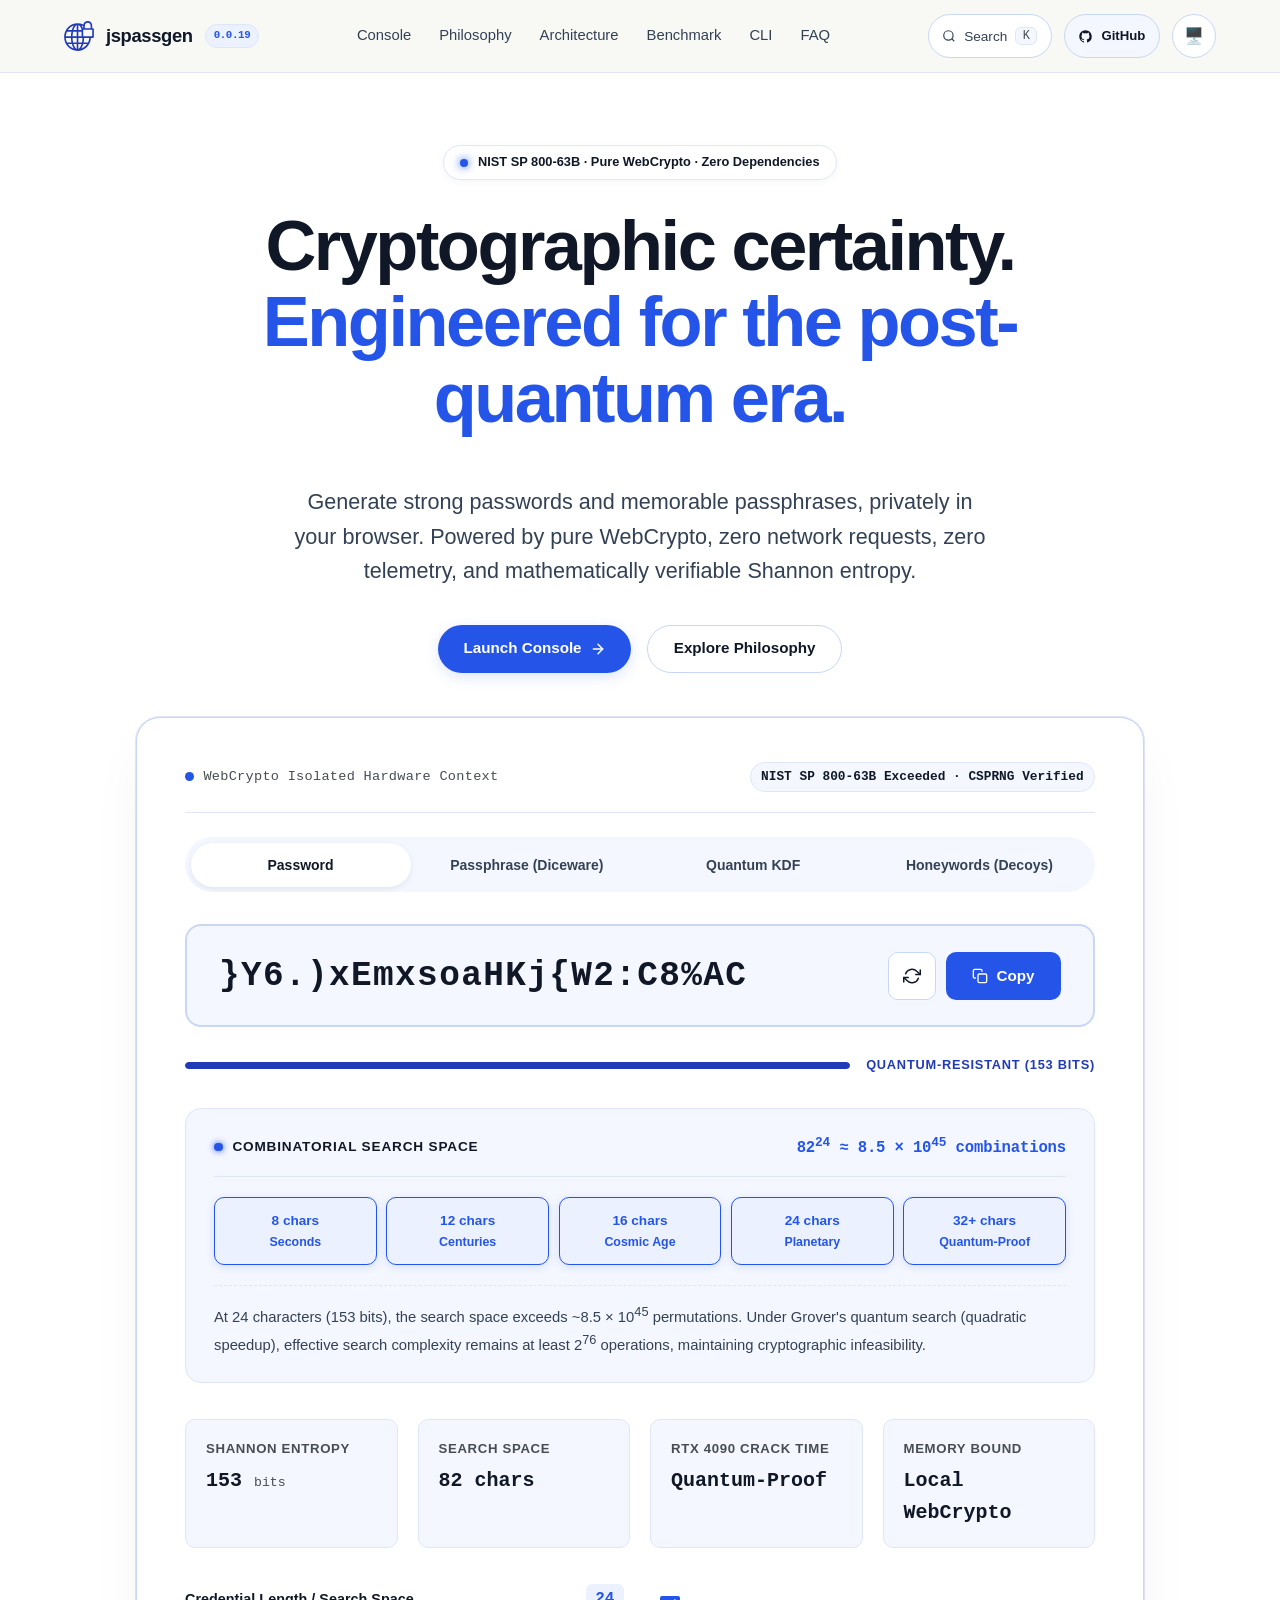
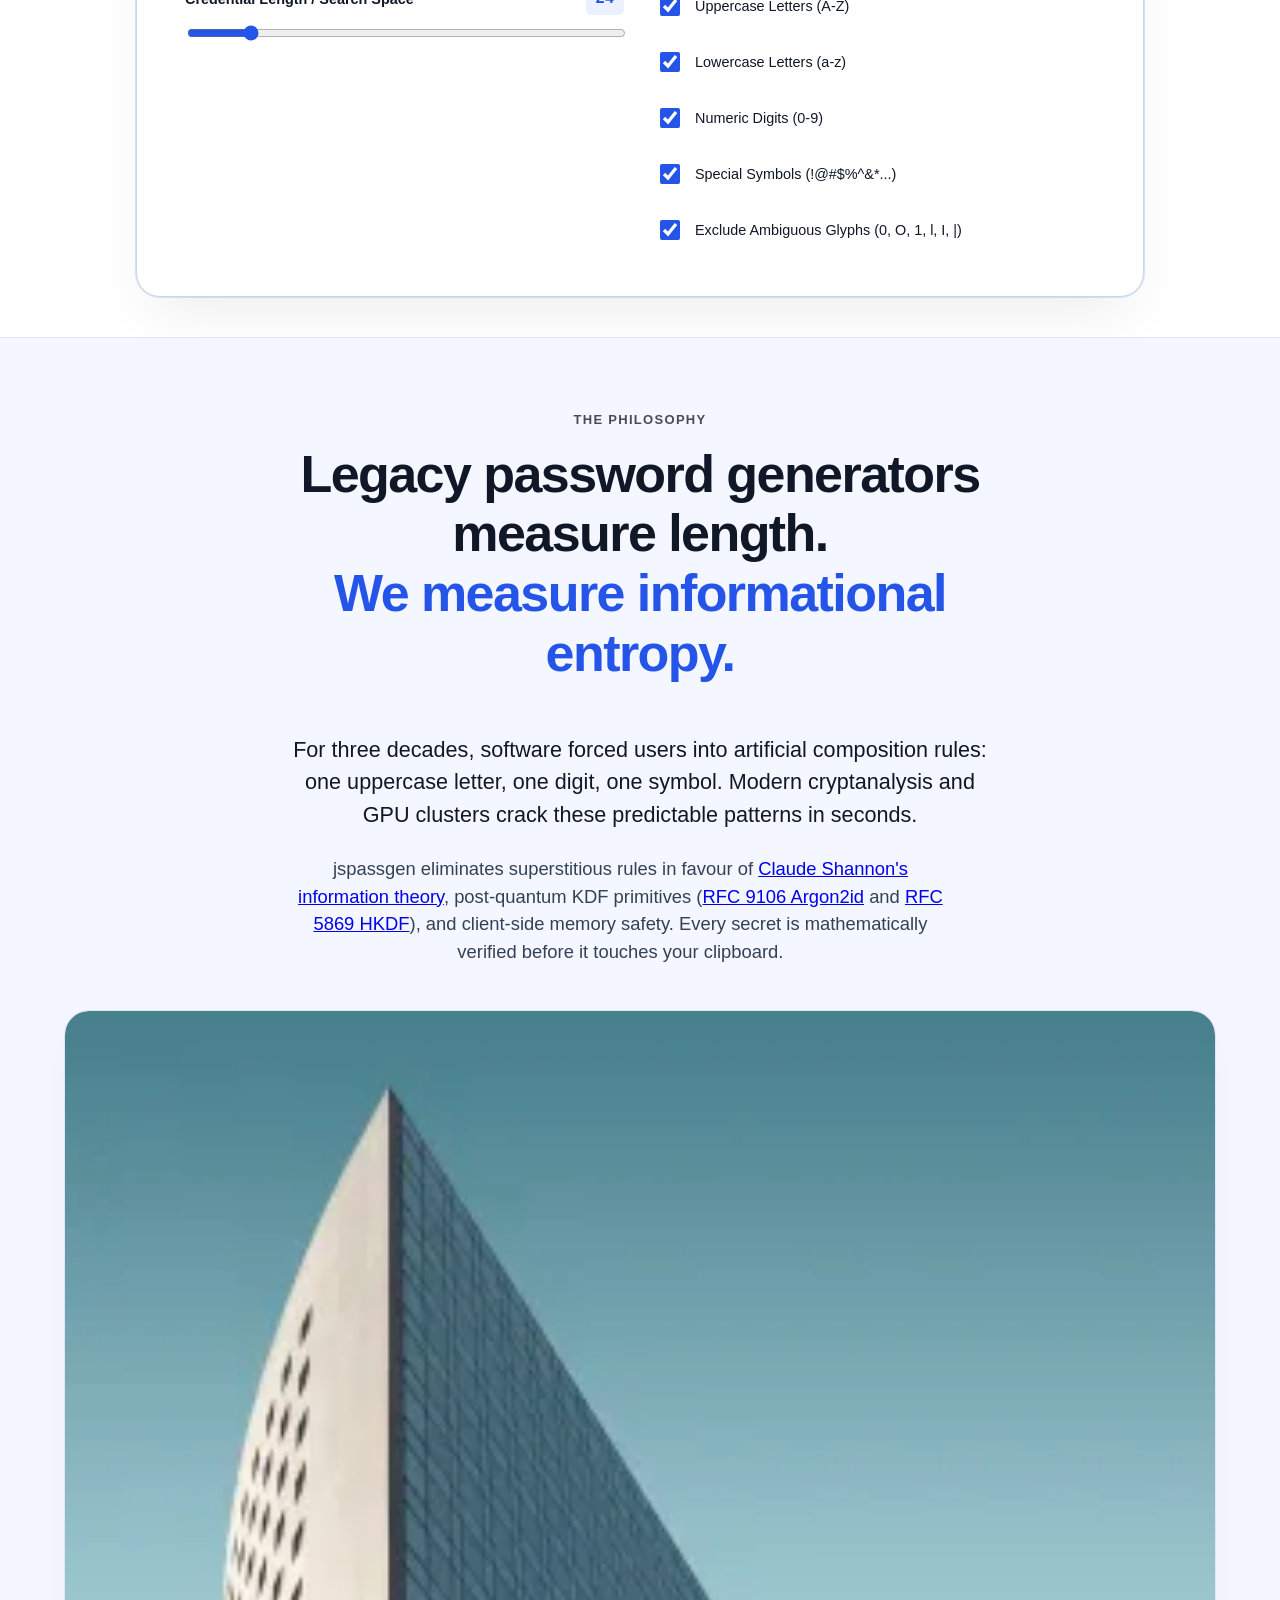
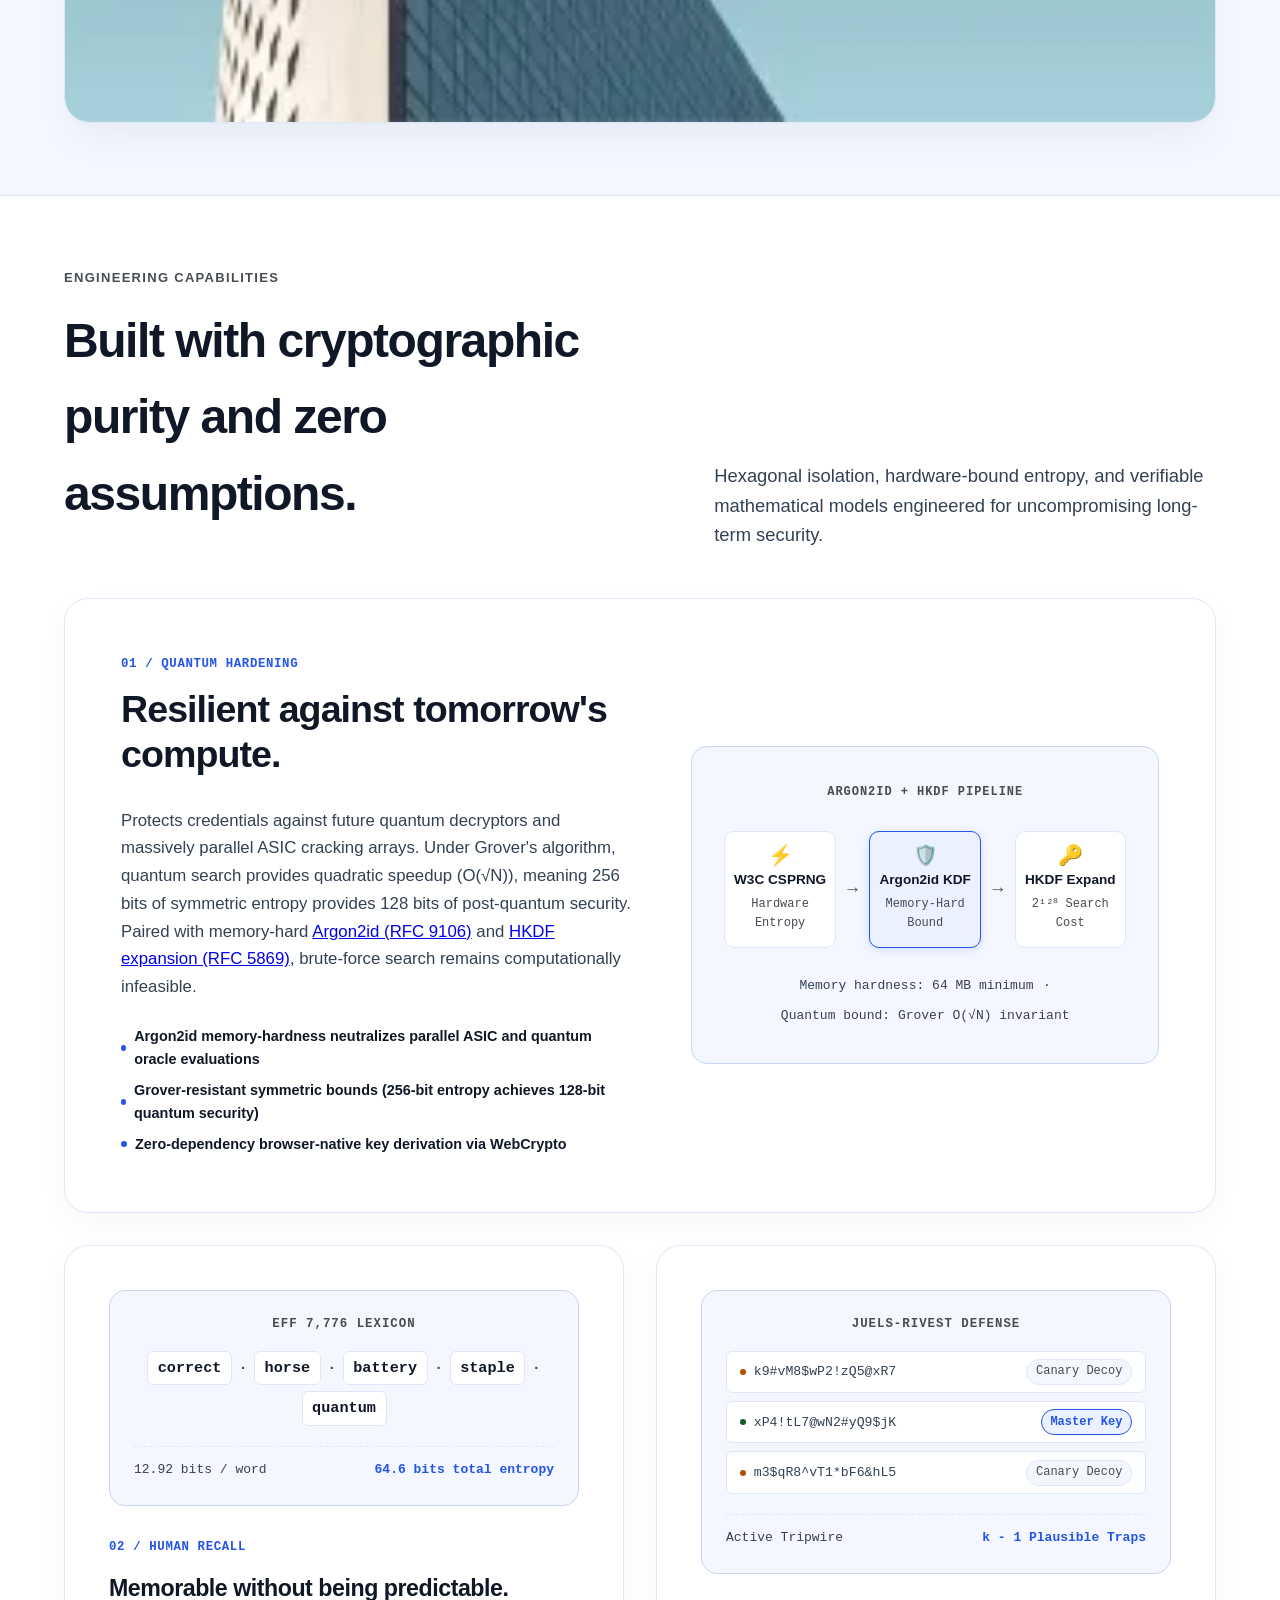
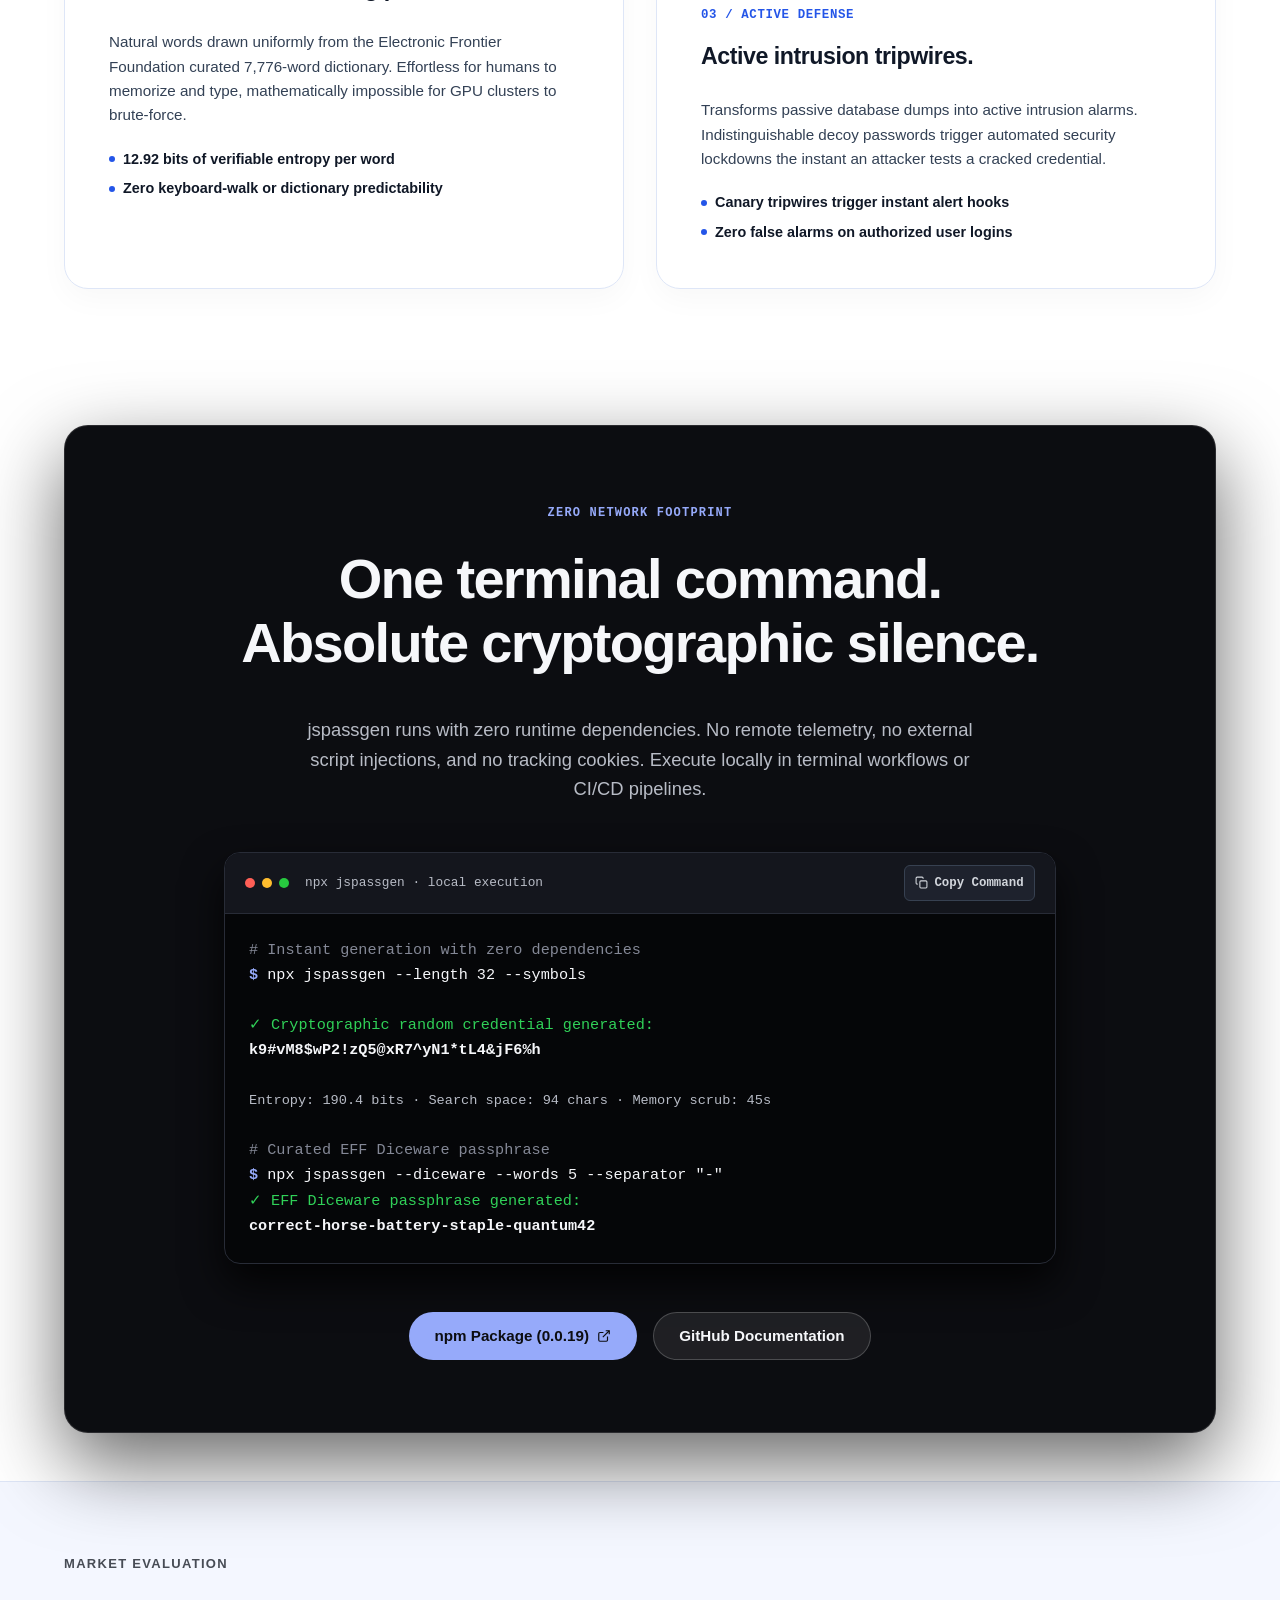
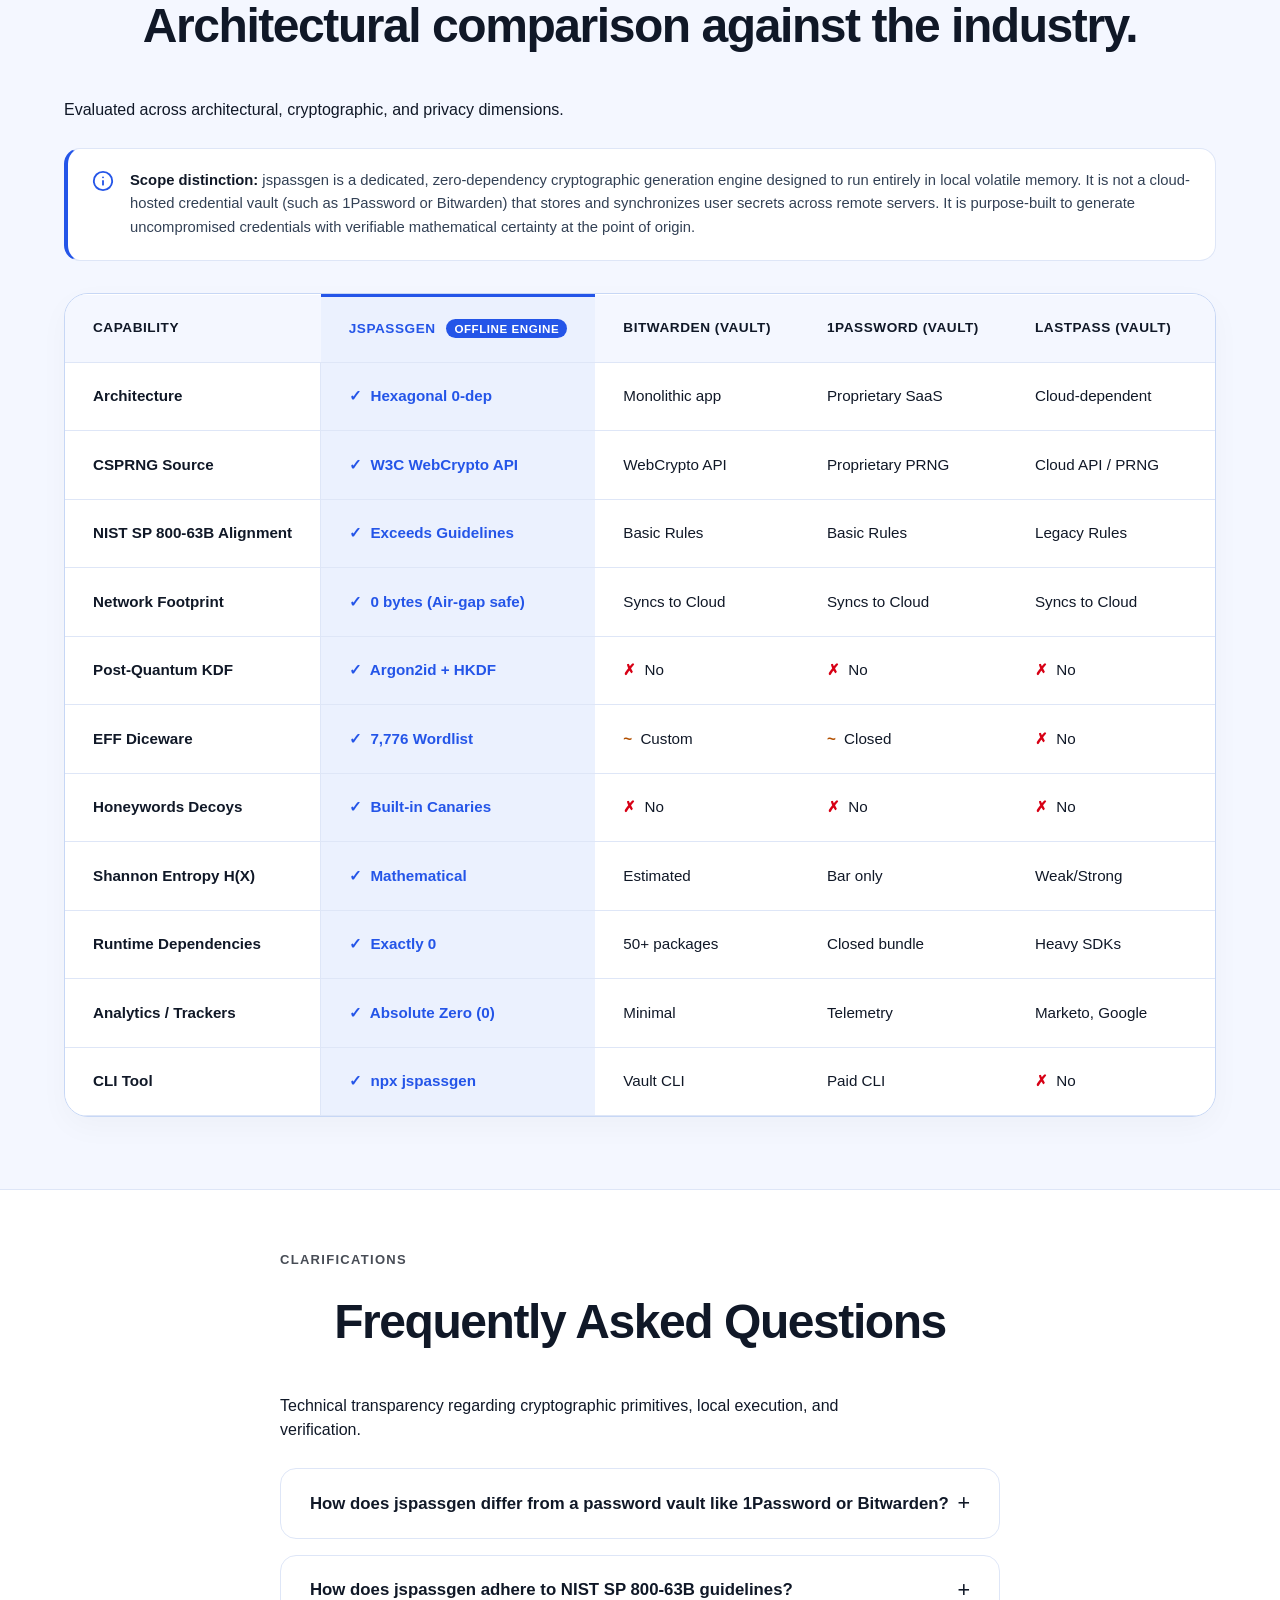
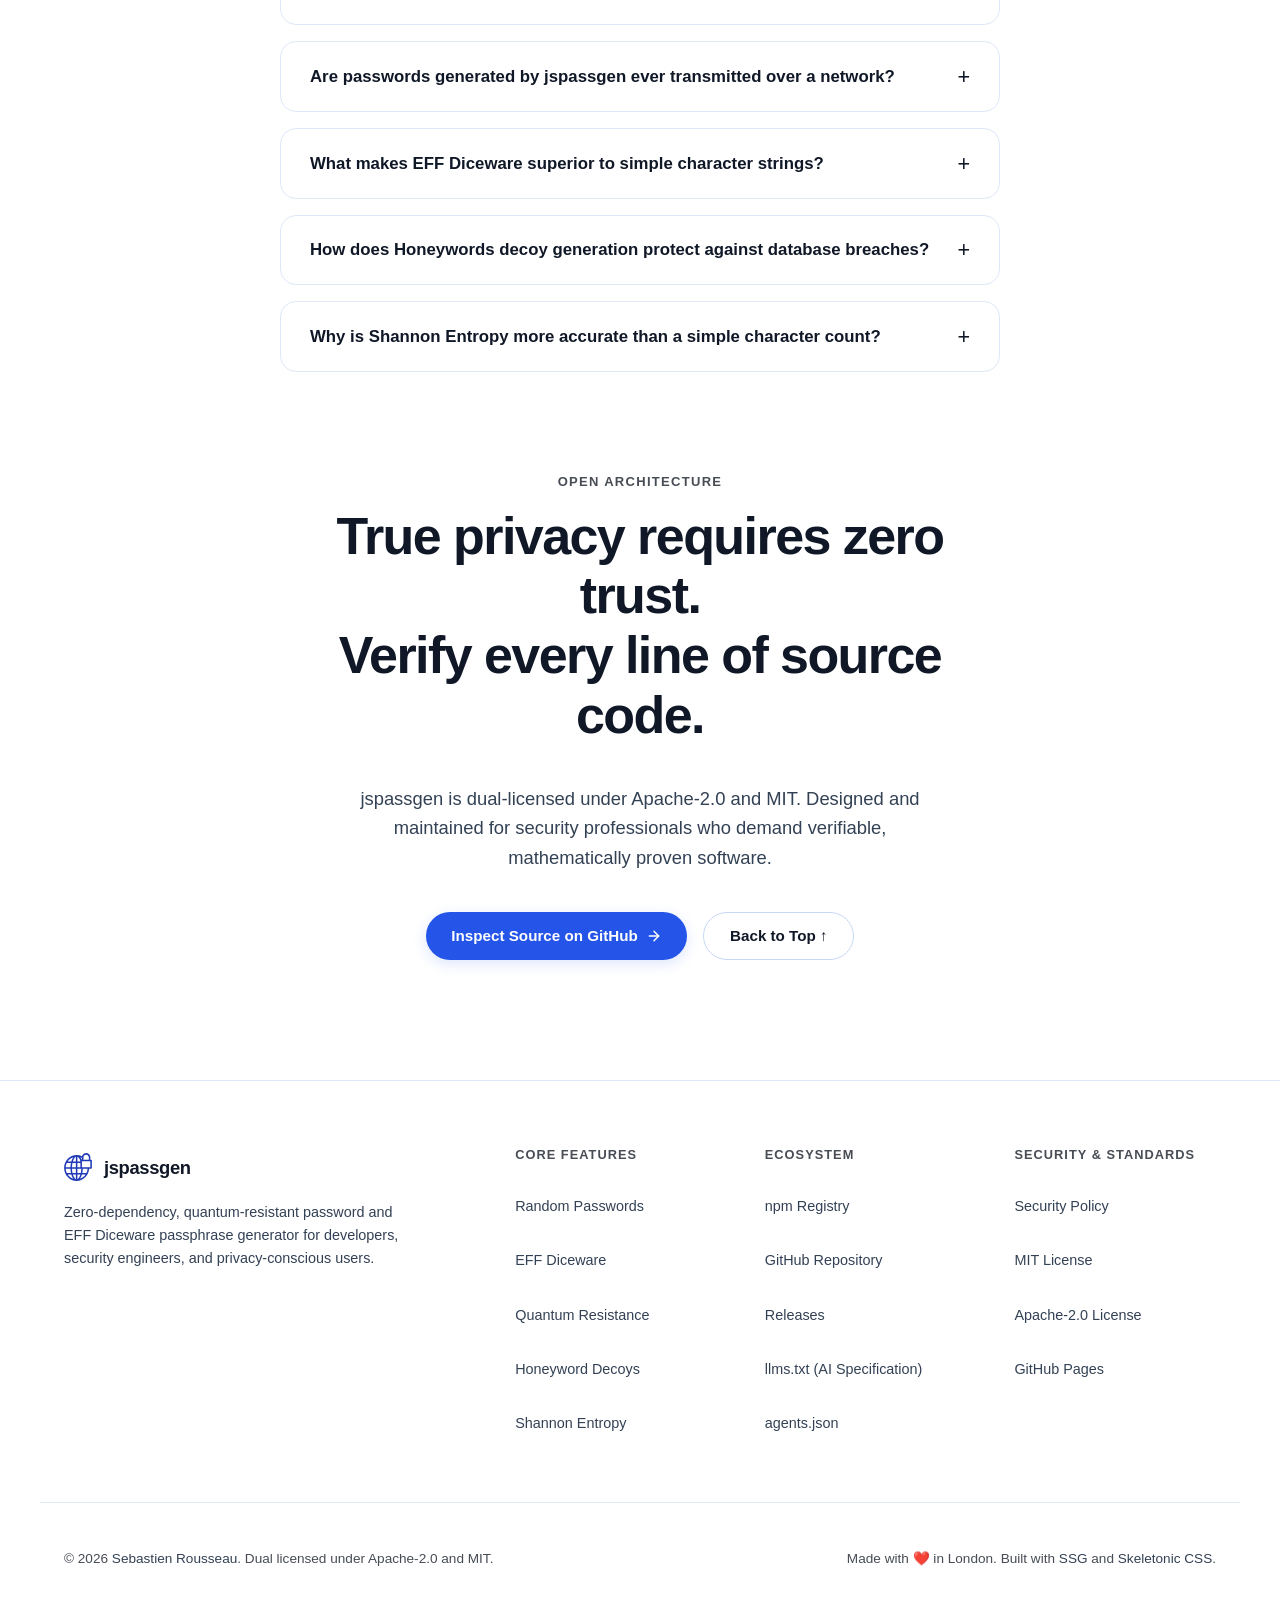
==== commit f0dc913a: "feat: enhance AI discovery and cryptographic authority Implement comprehensive structured data, sche" ====
--- a/docs/index.html
+++ b/docs/index.html
@@ -1,4 +1,4 @@
-<!DOCTYPE html><html lang="en-GB" class="no-js"><head><meta charset="utf-8" /><meta name="viewport" content="width=device-width, initial-scale=1, viewport-fit=cover" /><title>jspassgen | Quantum-Resistant Password and Passphrase Generator</title><meta name="description" content="Zero-dependency, quantum-resistant password and EFF Diceware passphrase generator with Shannon entropy scoring, honeyword decoys, and client-side WebCrypto security." /><meta name="keywords" content="password generator, diceware passphrase, quantum resistant, argon2id, honeywords, shannon entropy, webcrypto, offline generator, zero dependency, jspassgen" /><meta name="author" content="Sebastien Rousseau" /><meta http-equiv="Content-Security-Policy" content="default-src 'self'; base-uri 'none'; object-src 'none'; script-src 'self'; style-src 'self'; img-src 'self' data:; font-src 'self'; connect-src 'self'; manifest-src 'self'; form-action 'self';" /> <link rel="icon" type="image/svg+xml" href="images/logo.svg" /> <link rel="alternate icon" href="favicon.svg" /> <link rel="manifest" href="manifest.json" /><meta property="og:type" content="website" /><meta property="og:url" content="https://jspassgen.com/" /><meta property="og:title" content="jspassgen | Quantum-Resistant Password and Passphrase Generator" /><meta property="og:description" content="Zero-dependency, quantum-resistant password and EFF Diceware passphrase generator with Shannon entropy scoring, honeyword decoys, and client-side WebCrypto security." /><meta property="og:image" content="https://jspassgen.com/images/screenshot.png" /><meta name="twitter:card" content="summary_large_image" /><meta name="twitter:title" content="jspassgen | Quantum-Resistant Password and Passphrase Generator" /><meta name="twitter:description" content="Zero-dependency, quantum-resistant password and EFF Diceware passphrase generator with Shannon entropy scoring, honeyword decoys, and client-side WebCrypto security." /><meta name="twitter:image" content="https://jspassgen.com/images/screenshot.png" /><script type="application/ld+json">
+<!DOCTYPE html><html lang="en-GB" class="no-js"><head><meta charset="utf-8" /><meta name="viewport" content="width=device-width, initial-scale=1, viewport-fit=cover" /><title>jspassgen | Quantum-Resistant Password and Passphrase Generator</title><meta name="description" content="Zero-dependency, quantum-resistant password and EFF Diceware passphrase generator with Shannon entropy scoring, honeyword decoys, and client-side WebCrypto security." /><meta name="keywords" content="password generator, diceware passphrase, quantum resistant, argon2id, honeywords, shannon entropy, webcrypto, offline generator, zero dependency, jspassgen" /><meta name="author" content="Sebastien Rousseau" /><meta http-equiv="Content-Security-Policy" content="default-src 'self'; base-uri 'none'; object-src 'none'; script-src 'self'; style-src 'self'; img-src 'self' data:; font-src 'self'; connect-src 'self'; manifest-src 'self'; form-action 'self';" /> <link rel="icon" type="image/svg+xml" href="images/logo.svg" /> <link rel="alternate icon" href="favicon.svg" /> <link rel="manifest" href="manifest.json" /><meta property="og:type" content="website" /><meta property="og:url" content="https://jspassgen.com/" /><meta property="og:title" content="jspassgen | Quantum-Resistant Password and Passphrase Generator" /><meta property="og:description" content="Zero-dependency, quantum-resistant password and EFF Diceware passphrase generator with Shannon entropy scoring, honeyword decoys, and client-side WebCrypto security." /><meta property="og:image" content="https://jspassgen.com/images/pierre-chatel-innocenti-N5RN0JE5kaY-1200.webp" /><meta property="og:image:width" content="1200" /><meta property="og:image:height" content="742" /><meta property="og:image:alt" content="Minimalist architectural facade with precision glass grid and perforated concrete meeting at a sharp geometric prow" /><meta name="twitter:card" content="summary_large_image" /><meta name="twitter:title" content="jspassgen | Quantum-Resistant Password and Passphrase Generator" /><meta name="twitter:description" content="Zero-dependency, quantum-resistant password and EFF Diceware passphrase generator with Shannon entropy scoring, honeyword decoys, and client-side WebCrypto security." /><meta name="twitter:image" content="https://jspassgen.com/images/pierre-chatel-innocenti-N5RN0JE5kaY-1200.webp" /><meta name="twitter:image:alt" content="Minimalist architectural facade with precision glass grid and perforated concrete meeting at a sharp geometric prow" /><script type="application/ld+json">
       {
         "@context": "https://schema.org",
         "@graph": [
@@ -23,11 +23,83 @@
               "priceCurrency": "USD"
             },
             "author": {
-              "@type": "Person",
-              "name": "Sebastien Rousseau",
-              "url": "https://sebastienrousseau.com/"
+              "@id": "https://sebastienrousseau.com/#author"
             },
             "license": "https://github.com/sebastienrousseau/jspassgen/blob/main/LICENSE-MIT"
+          },
+          {
+            "@type": "Person",
+            "@id": "https://sebastienrousseau.com/#author",
+            "name": "Sebastien Rousseau",
+            "url": "https://sebastienrousseau.com/",
+            "jobTitle": "Security Engineer & Systems Architect",
+            "knowsAbout": [
+              "Cryptography",
+              "Information Theory",
+              "Web Cryptography API",
+              "Key Derivation Functions",
+              "Zero-Trust Architecture"
+            ],
+            "sameAs": [
+              "https://github.com/sebastienrousseau",
+              "https://www.linkedin.com/in/sebastienrousseau/",
+              "https://orcid.org/0000-0002-0487-1478",
+              "https://wikidata.org/wiki/Q110298075"
+            ]
+          },
+          {
+            "@type": "FAQPage",
+            "@id": "https://jspassgen.com/#faq",
+            "mainEntity": [
+              {
+                "@type": "Question",
+                "name": "How does jspassgen differ from a password vault like 1Password or Bitwarden?",
+                "acceptedAnswer": {
+                  "@type": "Answer",
+                  "text": "jspassgen is an isolated cryptographic generation tool, not a remote storage vault. Cloud vaults store, synchronize, and auto-fill your credentials across devices, requiring ongoing trust in third-party servers. jspassgen focuses exclusively on generating mathematically uncompromised passwords, Diceware passphrases, and decoy honeywords locally in volatile memory with zero network activity and zero disk persistence."
+                }
+              },
+              {
+                "@type": "Question",
+                "name": "How does jspassgen adhere to NIST SP 800-63B guidelines?",
+                "acceptedAnswer": {
+                  "@type": "Answer",
+                  "text": "NIST SP 800-63B (Digital Identity Guidelines) advises minimum length floors of 8 characters (recommending up to 64 or more for automated systems), support for ASCII printable characters, and explicitly rejects superstitious composition mandates (like forcing one symbol or one number) that reduce overall entropy by inducing predictable user habits. jspassgen adheres strictly to these principles by measuring true informational entropy and utilizing hardware-bound CSPRNG."
+                }
+              },
+              {
+                "@type": "Question",
+                "name": "Are passwords generated by jspassgen ever transmitted over a network?",
+                "acceptedAnswer": {
+                  "@type": "Answer",
+                  "text": "No. Absolutely nothing leaves your machine. jspassgen executes 100% locally inside your browser using the W3C Web Cryptography API (window.crypto.getRandomValues) or Node.js native crypto module. There are no analytics trackers, no telemetry pings, and no database logs."
+                }
+              },
+              {
+                "@type": "Question",
+                "name": "What makes EFF Diceware superior to simple character strings?",
+                "acceptedAnswer": {
+                  "@type": "Answer",
+                  "text": "Standard random passwords draw uniformly from character alphabets (uppercase, lowercase, numbers, symbols) to maximize entropy density per character. EFF Diceware passphrases draw random words from the curated 7,776-word dictionary compiled by the Electronic Frontier Foundation. A 5-word Diceware passphrase provides approximately 65 bits of entropy and is exceptionally easy for humans to type and remember, while remaining immune to brute-force dictionary attacks."
+                }
+              },
+              {
+                "@type": "Question",
+                "name": "How does Honeywords decoy generation protect against database breaches?",
+                "acceptedAnswer": {
+                  "@type": "Answer",
+                  "text": "Invented by cryptographic researchers Ari Juels and Ronald L. Rivest, the Honeywords defense stores k - 1 decoy passwords alongside the genuine password in a hashed credential store. To an external attacker who dumps the database and cracks the hashes, all k passwords appear equally valid. When the attacker attempts to authenticate with any decoy password, a canary trap immediately alerts security operations and freezes the compromised account before the attacker can test the real password."
+                }
+              },
+              {
+                "@type": "Question",
+                "name": "Why is Shannon Entropy more accurate than a simple character count?",
+                "acceptedAnswer": {
+                  "@type": "Answer",
+                  "text": "Naive password meters simply count length or reward predictable patterns like adding an exclamation mark at the end. Claude Shannon's information entropy formula H(X) = -∑ p(x) log₂(p(x)) measures the exact uncertainty and unpredictability of the symbol probability distribution. This reveals whether a password has true cryptographic variance or repetitive bias."
+                }
+              }
+            ]
           }
         ]
       }
@@ -38,7 +110,7 @@
 <svg viewBox="0 0 24 24"><circle cx="11" cy="11" r="8"/><line x1="21" y1="21" x2="16.65" y2="16.65"/></svg>
 <span>Search</span>
 <kbd>K</kbd>
-</button> <a href="https://github.com/sebastienrousseau/jspassgen" class="btn-header-cli" target="_blank" rel="noopener noreferrer" aria-label="View jspassgen on GitHub"> <svg width="15" height="15" viewBox="0 0 24 24" fill="currentColor" aria-hidden="true"><path d="M12 2C6.477 2 2 6.484 2 12.017c0 4.425 2.865 8.18 6.839 9.504.5.092.682-.217.682-.483 0-.237-.008-.868-.013-1.703-2.782.605-3.369-1.343-3.369-1.343-.454-1.158-1.11-1.466-1.11-1.466-.908-.62.069-.608.069-.608 1.003.07 1.53 1.032 1.53 1.032.892 1.53 2.341 1.088 2.91.832.092-.647.35-1.088.636-1.338-2.22-.253-4.555-1.113-4.555-4.951 0-1.093.39-1.988 1.029-2.688-.103-.253-.446-1.272.098-2.65 0 0 .84-.27 2.75 1.026A9.564 9.564 0 0112 6.844c.85.004 1.705.115 2.504.337 1.909-1.296 2.747-1.027 2.747-1.027.546 1.379.202 2.398.1 2.651.64.7 1.028 1.595 1.028 2.688 0 3.848-2.339 4.695-4.566 4.943.359.309.678.92.678 1.855 0 1.338-.012 2.419-.012 2.747 0 .268.18.58.688.482A10.019 10.019 0 0022 12.017C22 6.484 17.522 2 12 2z"/></svg> <span>GitHub</span> </a> <button class="theme-toggle" id="mode-toggle" type="button" data-label-light="Light" data-label-dark="Dark"> <span class="visually-hidden">Change color theme</span> <span class="visually-hidden" id="mode-state" data-label-system="System">System</span> <span class="theme-icon" aria-hidden="true"></span> </button></div></div></header><main id="main"><div id="liveAnnouncement" class="sr-only" aria-live="polite" aria-atomic="true"></div><section class="hero-section" id="hero"><div class="container hero-container"><div class="hero-eyebrow"><span class="eyebrow-dot"></span> <span class="eyebrow-text">NIST SP 800-63B · Pure WebCrypto · Zero Dependencies</span></div><h1 class="hero-headline"> Cryptographic certainty.<br /><span class="hero-highlight">Engineered for the post-quantum era.</span></h1><p class="hero-lead"> Generate strong passwords and memorable passphrases, privately in your browser. Powered by pure WebCrypto, zero network requests, zero telemetry, and mathematically verifiable Shannon entropy. </p><div class="hero-actions"><a href="#generator" class="btn-primary"> <span>Launch Console</span> <svg width="16" height="16" viewBox="0 0 24 24" fill="none" stroke="currentColor" stroke-width="2.2" stroke-linecap="round" stroke-linejoin="round" aria-hidden="true"><line x1="5" y1="12" x2="19" y2="12"></line><polyline points="12 5 19 12 12 19"></polyline></svg> </a> <a href="#manifesto" class="btn-secondary"> <span>Explore Philosophy</span> </a></div></div><div class="container showcase-container" id="generator"><div class="console-wrapper"><div class="console-chrome"><div class="chrome-status"><span class="status-indicator"></span> <span class="status-text">WebCrypto Isolated Hardware Context</span></div><div class="chrome-badge">NIST SP 800-63B Exceeded · CSPRNG Verified</div></div><div class="generator-tabs" role="tablist" aria-label="Generator Modes"><button class="tab-btn active" role="tab" aria-selected="true" data-mode="random" id="tab-random"> Password </button> <button class="tab-btn" role="tab" aria-selected="false" data-mode="diceware" id="tab-diceware"> Passphrase (Diceware) </button> <button class="tab-btn" role="tab" aria-selected="false" data-mode="quantum" id="tab-quantum"> Quantum KDF </button> <button class="tab-btn" role="tab" aria-selected="false" data-mode="honeywords" id="tab-honeywords"> Honeywords (Decoys) </button></div><div class="password-display-box" role="region" aria-label="Generated Password Output"><div class="password-output" id="passwordOutput" aria-live="polite">Generating...</div><div class="password-actions"><button class="btn-icon" id="btnRefresh" type="button" aria-label="Generate new password" title="Generate New"> <svg width="18" height="18" viewBox="0 0 24 24" fill="none" stroke="currentColor" stroke-width="2" stroke-linecap="round" stroke-linejoin="round" aria-hidden="true"><path d="M23 4v6h-6M1 20v-6h6"/><path d="M3.51 9a9 9 0 0114.85-3.36L23 10M1 14l4.64 4.36A9 9 0 0020.49 15"/></svg> </button> <button class="btn-copy-main" id="btnCopy" type="button" aria-label="Copy generated password to clipboard"> <svg width="16" height="16" viewBox="0 0 24 24" fill="none" stroke="currentColor" stroke-width="2" stroke-linecap="round" stroke-linejoin="round" aria-hidden="true"><rect x="9" y="9" width="13" height="13" rx="2" ry="2"/><path d="M5 15H4a2 2 0 01-2-2V4a2 2 0 012-2h9a2 2 0 012 2v1"/></svg> <span>Copy</span> </button></div></div><div class="strength-bar-container"><div class="strength-bar-track"><div class="strength-bar-fill strength-quantum" id="strengthFill"></div></div><div class="strength-label text-quantum" id="strengthLabel">Quantum-Resistant</div></div><div class="search-space-showcase" id="searchSpaceShowcase" aria-live="polite"><div class="search-space-header"><div class="search-space-title"><span class="pulse-ring" aria-hidden="true"></span> <span>Combinatorial Search Space</span></div><div class="search-space-equation" id="searchSpaceEquation">94<sup>24</sup> ≈ 2.2 × 10<sup>47</sup> combinations</div></div><div class="search-space-visual"><div class="scale-track" role="group" aria-label="Brute-force crack resistance milestones"><div class="scale-segment is-active" data-level="1" id="seg1"><span>8 chars<br><small>Seconds</small></span></div><div class="scale-segment is-active" data-level="2" id="seg2"><span>12 chars<br><small>Centuries</small></span></div><div class="scale-segment is-active" data-level="3" id="seg3"><span>16 chars<br><small>Cosmic Age</small></span></div><div class="scale-segment is-active" data-level="4" id="seg4"><span>24 chars<br><small>Planetary</small></span></div><div class="scale-segment" data-level="5" id="seg5"><span>32+ chars<br><small>Quantum-Proof</small></span></div></div></div><div class="search-space-explainer" id="searchSpaceExplainer"> At 24 characters, the search space reaches 10<sup>47</sup> permutations. An array of 1,000,000 RTX 4090 GPUs attempting 10<sup>15</sup> keys/sec would require more time than the remaining life of the sun to exhaust 50% of the key space. </div></div><dl class="crypto-metrics-grid"><div class="metric-card"><dt>Shannon Entropy</dt><dd id="valEntropy">139 <small>bits</small></dd></div><div class="metric-card"><dt>Search Space</dt><dd id="valPool">94 chars</dd></div><div class="metric-card"><dt>RTX 4090 Crack Time</dt><dd id="valCrackTime">Centuries</dd></div><div class="metric-card"><dt>Memory Bound</dt><dd id="valNist">Local WebCrypto</dd></div></dl><div class="controls-grid"><div class="controls-col"><div class="slider-group"><div class="slider-header"><label for="lengthSlider">Credential Length / Search Space</label> <span class="slider-val" id="lengthVal">24</span></div><input type="range" id="lengthSlider" min="8" max="128" value="24" aria-label="Password length slider" /></div></div><div class="controls-col"><div class="checkbox-group"><label class="checkbox-item"> <input type="checkbox" id="chkUpper" checked /> <span>Uppercase Letters (A-Z)</span> </label> <label class="checkbox-item"> <input type="checkbox" id="chkLower" checked /> <span>Lowercase Letters (a-z)</span> </label> <label class="checkbox-item"> <input type="checkbox" id="chkNumbers" checked /> <span>Numeric Digits (0-9)</span> </label> <label class="checkbox-item"> <input type="checkbox" id="chkSymbols" checked /> <span>Special Symbols (!@#$%^&*...)</span> </label> <label class="checkbox-item"> <input type="checkbox" id="chkAmbiguous" checked /> <span>Exclude Ambiguous Glyphs (0, O, 1, l, I, |)</span> </label></div></div></div><div class="honeywords-preview is-hidden" id="honeywordsBox"><div class="honeywords-header"><svg width="18" height="18" viewBox="0 0 24 24" fill="none" stroke="currentColor" stroke-width="2" aria-hidden="true"><path d="M12 2L2 7l10 5 10-5-10-5zM2 17l10 5 10-5M2 12l10 5 10-5"/></svg><h4>Active Honeywords Decoy Set (Juels-Rivest Scheme)</h4></div><p class="honeywords-intro"> Store all decoy credentials in your authentication database. If an adversary attempts to authenticate with any canary decoy, an immediate intrusion alarm triggers before the genuine master key is exposed. </p><div class="honeywords-list" id="honeywordsList"></div></div></div></div></section><section class="manifesto-section" id="manifesto"><div class="container narrow"><div class="section-label">THE PHILOSOPHY</div><h2 class="manifesto-heading"> Legacy password generators measure length.<br /><span class="text-accent">We measure informational entropy.</span></h2><div class="manifesto-body"><p class="manifesto-lead"> For three decades, software forced users into artificial composition rules: one uppercase letter, one digit, one symbol. Modern cryptanalysis and GPU clusters crack these predictable patterns in seconds. </p><p> jspassgen eliminates superstitious rules in favour of Claude Shannon's information theory, post-quantum KDF primitives, and client-side memory safety. Every secret is mathematically verified before it touches your clipboard. </p></div></div><div class="container manifesto-media"><figure class="manifesto-figure"><picture> <source media="(min-width: 48rem)" srcset="images/pierre-chatel-innocenti-N5RN0JE5kaY-1200.webp" type="image/webp" width="1200" height="742" /> <source media="(min-width: 36rem)" srcset="images/pierre-chatel-innocenti-N5RN0JE5kaY-640.webp" type="image/webp" width="640" height="396" /> <source srcset="images/pierre-chatel-innocenti-N5RN0JE5kaY-320.webp" type="image/webp" width="320" height="198" /> <img src="images/pierre-chatel-innocenti-N5RN0JE5kaY-1200.webp" alt="Minimalist architectural facade with precision glass grid and perforated concrete meeting at a sharp geometric prow" width="1200" height="742" loading="lazy" decoding="async" class="manifesto-img" /> </picture></figure></div></section><section class="chapters-section" id="architecture"><div class="container"><div class="chapters-header"><div class="chapters-header-left"><div class="section-label">ENGINEERING CAPABILITIES</div><h2 class="section-title text-left">Built with cryptographic purity and zero assumptions.</h2></div><div class="chapters-header-right"><p class="section-lead"> Hexagonal isolation, hardware-bound entropy, and verifiable mathematical models engineered for uncompromising long-term security. </p></div></div><div class="bento-grid"><article class="bento-card bento-hero"><div class="bento-content"><span class="chapter-num">01 / QUANTUM HARDENING</span><h3 class="bento-title">Resilient against tomorrow's compute.</h3><p class="bento-text"> Protects credentials against future quantum decryptors and massively parallel ASIC cracking arrays. Under Grover's algorithm, quantum search provides quadratic speedup (O(√N)), meaning 256 bits of symmetric entropy provides 128 bits of post-quantum security. Paired with memory-hard Argon2id and HKDF expansion, brute-force search remains computationally infeasible. </p><ul class="chapter-specs"><li>Argon2id memory-hardness neutralizes parallel ASIC and quantum oracle evaluations</li><li>Grover-resistant symmetric bounds (256-bit entropy achieves 128-bit quantum security)</li><li>Zero-dependency browser-native key derivation via WebCrypto</li></ul></div><div class="bento-visual"><div class="schematic-panel"><div class="schematic-badge">ARGON2ID + HKDF PIPELINE</div><div class="pipeline-flow"><div class="pipeline-node"><span class="node-icon">⚡</span> <span class="node-title">W3C CSPRNG</span> <span class="node-sub">Hardware Entropy</span></div><div class="pipeline-arrow" aria-hidden="true">→</div><div class="pipeline-node highlight"><span class="node-icon">🛡️</span> <span class="node-title">Argon2id KDF</span> <span class="node-sub">Memory-Hard Bound</span></div><div class="pipeline-arrow" aria-hidden="true">→</div><div class="pipeline-node"><span class="node-icon">🔑</span> <span class="node-title">HKDF Expand</span> <span class="node-sub">2¹²⁸ Search Cost</span></div></div><div class="schematic-meta"><span>Memory hardness: 64 MB minimum</span> <span>·</span> <span>Quantum bound: Grover O(√N) invariant</span></div></div></div></article><div class="bento-pair"><article class="bento-card bento-sub"><div class="bento-sub-visual"><div class="lexicon-display" aria-label="Sample 5-word Diceware passphrase"><span class="lex-tag">EFF 7,776 LEXICON</span><div class="lex-words"><span class="lex-w">correct</span> <span class="lex-sep">·</span> <span class="lex-w">horse</span> <span class="lex-sep">·</span> <span class="lex-w">battery</span> <span class="lex-sep">·</span> <span class="lex-w">staple</span> <span class="lex-sep">·</span> <span class="lex-w">quantum</span></div><div class="lex-entropy"><span>12.92 bits / word</span> <span class="lex-total">64.6 bits total entropy</span></div></div></div><div class="bento-sub-content"><span class="chapter-num">02 / HUMAN RECALL</span><h3 class="bento-sub-title">Memorable without being predictable.</h3><p class="bento-sub-text"> Natural words drawn uniformly from the Electronic Frontier Foundation curated 7,776-word dictionary. Effortless for humans to memorize and type, mathematically impossible for GPU clusters to brute-force. </p><ul class="chapter-specs compact"><li>12.92 bits of verifiable entropy per word</li><li>Zero keyboard-walk or dictionary predictability</li></ul></div></article><article class="bento-card bento-sub"><div class="bento-sub-visual"><div class="canary-display" aria-label="Honeywords canary decoy architecture"><span class="canary-tag">JUELS-RIVEST DEFENSE</span><div class="canary-list"><div class="canary-row decoy"><span class="canary-dot"></span> <span class="canary-text">k9#vM8$wP2!zQ5@xR7</span> <span class="canary-badge">Canary Decoy</span></div><div class="canary-row real"><span class="canary-dot real"></span> <span class="canary-text">xP4!tL7@wN2#yQ9$jK</span> <span class="canary-badge real">Master Key</span></div><div class="canary-row decoy"><span class="canary-dot"></span> <span class="canary-text">m3$qR8^vT1*bF6&amp;hL5</span> <span class="canary-badge">Canary Decoy</span></div></div><div class="canary-meta"><span>Active Tripwire</span> <span class="canary-status">k - 1 Plausible Traps</span></div></div></div><div class="bento-sub-content"><span class="chapter-num">03 / ACTIVE DEFENSE</span><h3 class="bento-sub-title">Active intrusion tripwires.</h3><p class="bento-sub-text"> Transforms passive database dumps into active intrusion alarms. Indistinguishable decoy passwords trigger automated security lockdowns the instant an attacker tests a cracked credential. </p><ul class="chapter-specs compact"><li>Canary tripwires trigger instant alert hooks</li><li>Zero false alarms on authorized user logins</li></ul></div></article></div></div></div></section><section class="cinematic-section" id="cli"><div class="container"><div class="cinematic-wrapper"><div class="cinematic-backdrop" aria-hidden="true"><picture> <source media="(min-width: 48rem)" srcset="images/pawel-czerwinski-7LoWpCOAn6k-1200.webp" type="image/webp" width="1200" height="742" /> <source srcset="images/pawel-czerwinski-7LoWpCOAn6k-640.webp" type="image/webp" width="640" height="396" /> <img src="images/pawel-czerwinski-7LoWpCOAn6k-1200.webp" alt="Subtle cyan and cobalt geometric glass blades in low light backdrop" width="1200" height="742" loading="lazy" decoding="async" class="cinematic-backdrop-img" /> </picture></div><div class="cinematic-inner"><div class="cinematic-badge">ZERO NETWORK FOOTPRINT</div><h2 class="cinematic-heading"> One terminal command.<br /> Absolute cryptographic silence. </h2><p class="cinematic-lead"> jspassgen runs with zero runtime dependencies. No remote telemetry, no external script injections, and no tracking cookies. Execute locally in terminal workflows or CI/CD pipelines. </p><div class="cinematic-terminal"><div class="terminal-bar"><div class="terminal-dots"><span></span><span></span><span></span></div><div class="terminal-label">npx jspassgen · local execution</div><button type="button" class="btn-terminal-copy" id="btnCopyCli" aria-label="Copy CLI command to clipboard"> <svg width="13" height="13" viewBox="0 0 24 24" fill="none" stroke="currentColor" stroke-width="2" aria-hidden="true"><rect x="9" y="9" width="13" height="13" rx="2" ry="2"></rect><path d="M5 15H4a2 2 0 0 1-2-2V4a2 2 0 0 1 2-2h9a2 2 0 0 1 2 2v1"></path></svg> <span>Copy Command</span> </button></div><div class="terminal-screen"><pre><code><span class="t-comment"># Instant generation with zero dependencies</span>
+</button> <a href="https://github.com/sebastienrousseau/jspassgen" class="btn-header-cli" target="_blank" rel="noopener noreferrer" aria-label="View jspassgen on GitHub"> <svg width="15" height="15" viewBox="0 0 24 24" fill="currentColor" aria-hidden="true"><path d="M12 2C6.477 2 2 6.484 2 12.017c0 4.425 2.865 8.18 6.839 9.504.5.092.682-.217.682-.483 0-.237-.008-.868-.013-1.703-2.782.605-3.369-1.343-3.369-1.343-.454-1.158-1.11-1.466-1.11-1.466-.908-.62.069-.608.069-.608 1.003.07 1.53 1.032 1.53 1.032.892 1.53 2.341 1.088 2.91.832.092-.647.35-1.088.636-1.338-2.22-.253-4.555-1.113-4.555-4.951 0-1.093.39-1.988 1.029-2.688-.103-.253-.446-1.272.098-2.65 0 0 .84-.27 2.75 1.026A9.564 9.564 0 0112 6.844c.85.004 1.705.115 2.504.337 1.909-1.296 2.747-1.027 2.747-1.027.546 1.379.202 2.398.1 2.651.64.7 1.028 1.595 1.028 2.688 0 3.848-2.339 4.695-4.566 4.943.359.309.678.92.678 1.855 0 1.338-.012 2.419-.012 2.747 0 .268.18.58.688.482A10.019 10.019 0 0022 12.017C22 6.484 17.522 2 12 2z"/></svg> <span>GitHub</span> </a> <button class="theme-toggle" id="mode-toggle" type="button" data-label-light="Light" data-label-dark="Dark"> <span class="visually-hidden">Change color theme</span> <span class="visually-hidden" id="mode-state" data-label-system="System">System</span> <span class="theme-icon" aria-hidden="true"></span> </button></div></div></header><main id="main"><div id="liveAnnouncement" class="sr-only" aria-live="polite" aria-atomic="true"></div><section class="hero-section" id="hero"><div class="container hero-container"><div class="hero-eyebrow"><span class="eyebrow-dot"></span> <span class="eyebrow-text">NIST SP 800-63B · Pure WebCrypto · Zero Dependencies</span></div><h1 class="hero-headline"> Cryptographic certainty.<br /><span class="hero-highlight">Engineered for the post-quantum era.</span></h1><p class="hero-lead"> Generate strong passwords and memorable passphrases, privately in your browser. Powered by pure WebCrypto, zero network requests, zero telemetry, and mathematically verifiable Shannon entropy. </p><div class="hero-actions"><a href="#generator" class="btn-primary"> <span>Launch Console</span> <svg width="16" height="16" viewBox="0 0 24 24" fill="none" stroke="currentColor" stroke-width="2.2" stroke-linecap="round" stroke-linejoin="round" aria-hidden="true"><line x1="5" y1="12" x2="19" y2="12"></line><polyline points="12 5 19 12 12 19"></polyline></svg> </a> <a href="#manifesto" class="btn-secondary"> <span>Explore Philosophy</span> </a></div></div><div class="container showcase-container" id="generator"><div class="console-wrapper"><div class="console-chrome"><div class="chrome-status"><span class="status-indicator"></span> <span class="status-text">WebCrypto Isolated Hardware Context</span></div><div class="chrome-badge">NIST SP 800-63B Exceeded · CSPRNG Verified</div></div><div class="generator-tabs" role="tablist" aria-label="Generator Modes"><button class="tab-btn active" role="tab" aria-selected="true" data-mode="random" id="tab-random"> Password </button> <button class="tab-btn" role="tab" aria-selected="false" data-mode="diceware" id="tab-diceware"> Passphrase (Diceware) </button> <button class="tab-btn" role="tab" aria-selected="false" data-mode="quantum" id="tab-quantum"> Quantum KDF </button> <button class="tab-btn" role="tab" aria-selected="false" data-mode="honeywords" id="tab-honeywords"> Honeywords (Decoys) </button></div><div class="password-display-box" role="region" aria-label="Generated Password Output"><div class="password-output" id="passwordOutput" aria-live="polite">Generating...</div><div class="password-actions"><button class="btn-icon" id="btnRefresh" type="button" aria-label="Generate new password" title="Generate New"> <svg width="18" height="18" viewBox="0 0 24 24" fill="none" stroke="currentColor" stroke-width="2" stroke-linecap="round" stroke-linejoin="round" aria-hidden="true"><path d="M23 4v6h-6M1 20v-6h6"/><path d="M3.51 9a9 9 0 0114.85-3.36L23 10M1 14l4.64 4.36A9 9 0 0020.49 15"/></svg> </button> <button class="btn-copy-main" id="btnCopy" type="button" aria-label="Copy generated password to clipboard"> <svg width="16" height="16" viewBox="0 0 24 24" fill="none" stroke="currentColor" stroke-width="2" stroke-linecap="round" stroke-linejoin="round" aria-hidden="true"><rect x="9" y="9" width="13" height="13" rx="2" ry="2"/><path d="M5 15H4a2 2 0 01-2-2V4a2 2 0 012-2h9a2 2 0 012 2v1"/></svg> <span>Copy</span> </button></div></div><div class="strength-bar-container"><div class="strength-bar-track"><div class="strength-bar-fill strength-quantum" id="strengthFill"></div></div><div class="strength-label text-quantum" id="strengthLabel">Quantum-Resistant</div></div><div class="search-space-showcase" id="searchSpaceShowcase" aria-live="polite"><div class="search-space-header"><div class="search-space-title"><span class="pulse-ring" aria-hidden="true"></span> <span>Combinatorial Search Space</span></div><div class="search-space-equation" id="searchSpaceEquation">94<sup>24</sup> ≈ 2.2 × 10<sup>47</sup> combinations</div></div><div class="search-space-visual"><div class="scale-track" role="group" aria-label="Brute-force crack resistance milestones"><div class="scale-segment is-active" data-level="1" id="seg1"><span>8 chars<br><small>Seconds</small></span></div><div class="scale-segment is-active" data-level="2" id="seg2"><span>12 chars<br><small>Centuries</small></span></div><div class="scale-segment is-active" data-level="3" id="seg3"><span>16 chars<br><small>Cosmic Age</small></span></div><div class="scale-segment is-active" data-level="4" id="seg4"><span>24 chars<br><small>Planetary</small></span></div><div class="scale-segment" data-level="5" id="seg5"><span>32+ chars<br><small>Quantum-Proof</small></span></div></div></div><div class="search-space-explainer" id="searchSpaceExplainer"> At 24 characters, the search space reaches 10<sup>47</sup> permutations. An array of 1,000,000 RTX 4090 GPUs attempting 10<sup>15</sup> keys/sec would require more time than the remaining life of the sun to exhaust 50% of the key space. </div></div><dl class="crypto-metrics-grid"><div class="metric-card"><dt>Shannon Entropy</dt><dd id="valEntropy">139 <small>bits</small></dd></div><div class="metric-card"><dt>Search Space</dt><dd id="valPool">94 chars</dd></div><div class="metric-card"><dt>RTX 4090 Crack Time</dt><dd id="valCrackTime">Centuries</dd></div><div class="metric-card"><dt>Memory Bound</dt><dd id="valNist">Local WebCrypto</dd></div></dl><div class="controls-grid"><div class="controls-col"><div class="slider-group"><div class="slider-header"><label for="lengthSlider">Credential Length / Search Space</label> <span class="slider-val" id="lengthVal">24</span></div><input type="range" id="lengthSlider" min="8" max="128" value="24" aria-label="Password length slider" /></div></div><div class="controls-col"><div class="checkbox-group"><label class="checkbox-item"> <input type="checkbox" id="chkUpper" checked /> <span>Uppercase Letters (A-Z)</span> </label> <label class="checkbox-item"> <input type="checkbox" id="chkLower" checked /> <span>Lowercase Letters (a-z)</span> </label> <label class="checkbox-item"> <input type="checkbox" id="chkNumbers" checked /> <span>Numeric Digits (0-9)</span> </label> <label class="checkbox-item"> <input type="checkbox" id="chkSymbols" checked /> <span>Special Symbols (!@#$%^&*...)</span> </label> <label class="checkbox-item"> <input type="checkbox" id="chkAmbiguous" checked /> <span>Exclude Ambiguous Glyphs (0, O, 1, l, I, |)</span> </label></div></div></div><div class="honeywords-preview is-hidden" id="honeywordsBox"><div class="honeywords-header"><svg width="18" height="18" viewBox="0 0 24 24" fill="none" stroke="currentColor" stroke-width="2" aria-hidden="true"><path d="M12 2L2 7l10 5 10-5-10-5zM2 17l10 5 10-5M2 12l10 5 10-5"/></svg><h4>Active Honeywords Decoy Set (<a href="https://doi.org/10.1145/2508859.2516671" target="_blank" rel="external noopener noreferrer">Juels-Rivest Scheme, CCS '13</a>)</h4></div><p class="honeywords-intro"> Store all decoy credentials in your authentication database. If an adversary attempts to authenticate with any canary decoy, an immediate intrusion alarm triggers before the genuine master key is exposed. </p><div class="honeywords-list" id="honeywordsList"></div></div></div></div></section><section class="manifesto-section" id="manifesto"><div class="container narrow"><div class="section-label">THE PHILOSOPHY</div><h2 class="manifesto-heading"> Legacy password generators measure length.<br /><span class="text-accent">We measure informational entropy.</span></h2><div class="manifesto-body"><p class="manifesto-lead"> For three decades, software forced users into artificial composition rules: one uppercase letter, one digit, one symbol. Modern cryptanalysis and GPU clusters crack these predictable patterns in seconds. </p><p> jspassgen eliminates superstitious rules in favour of <a href="https://doi.org/10.1002/j.1538-7305.1948.tb01338.x" target="_blank" rel="external noopener noreferrer">Claude Shannon's information theory</a>, post-quantum KDF primitives (<a href="https://www.rfc-editor.org/rfc/rfc9106.html" target="_blank" rel="external noopener noreferrer">RFC 9106 Argon2id</a> and <a href="https://www.rfc-editor.org/rfc/rfc5869.html" target="_blank" rel="external noopener noreferrer">RFC 5869 HKDF</a>), and client-side memory safety. Every secret is mathematically verified before it touches your clipboard. </p></div></div><div class="container manifesto-media"><figure class="manifesto-figure"><picture> <source media="(min-width: 48rem)" srcset="images/pierre-chatel-innocenti-N5RN0JE5kaY-1200.webp" type="image/webp" width="1200" height="742" /> <source media="(min-width: 36rem)" srcset="images/pierre-chatel-innocenti-N5RN0JE5kaY-640.webp" type="image/webp" width="640" height="396" /> <source srcset="images/pierre-chatel-innocenti-N5RN0JE5kaY-320.webp" type="image/webp" width="320" height="198" /> <img src="images/pierre-chatel-innocenti-N5RN0JE5kaY-1200.webp" alt="Minimalist architectural facade with precision glass grid and perforated concrete meeting at a sharp geometric prow" width="1200" height="742" loading="lazy" decoding="async" class="manifesto-img" /> </picture></figure></div></section><section class="chapters-section" id="architecture"><div class="container"><div class="chapters-header"><div class="chapters-header-left"><div class="section-label">ENGINEERING CAPABILITIES</div><h2 class="section-title text-left">Built with cryptographic purity and zero assumptions.</h2></div><div class="chapters-header-right"><p class="section-lead"> Hexagonal isolation, hardware-bound entropy, and verifiable mathematical models engineered for uncompromising long-term security. </p></div></div><div class="bento-grid"><article class="bento-card bento-hero"><div class="bento-content"><span class="chapter-num">01 / QUANTUM HARDENING</span><h3 class="bento-title">Resilient against tomorrow's compute.</h3><p class="bento-text"> Protects credentials against future quantum decryptors and massively parallel ASIC cracking arrays. Under Grover's algorithm, quantum search provides quadratic speedup (O(√N)), meaning 256 bits of symmetric entropy provides 128 bits of post-quantum security. Paired with memory-hard <a href="https://www.rfc-editor.org/rfc/rfc9106.html" target="_blank" rel="external noopener noreferrer">Argon2id (RFC 9106)</a> and <a href="https://www.rfc-editor.org/rfc/rfc5869.html" target="_blank" rel="external noopener noreferrer">HKDF expansion (RFC 5869)</a>, brute-force search remains computationally infeasible. </p><ul class="chapter-specs"><li>Argon2id memory-hardness neutralizes parallel ASIC and quantum oracle evaluations</li><li>Grover-resistant symmetric bounds (256-bit entropy achieves 128-bit quantum security)</li><li>Zero-dependency browser-native key derivation via WebCrypto</li></ul></div><div class="bento-visual"><div class="schematic-panel"><div class="schematic-badge">ARGON2ID + HKDF PIPELINE</div><div class="pipeline-flow"><div class="pipeline-node"><span class="node-icon">⚡</span> <span class="node-title">W3C CSPRNG</span> <span class="node-sub">Hardware Entropy</span></div><div class="pipeline-arrow" aria-hidden="true">→</div><div class="pipeline-node highlight"><span class="node-icon">🛡️</span> <span class="node-title">Argon2id KDF</span> <span class="node-sub">Memory-Hard Bound</span></div><div class="pipeline-arrow" aria-hidden="true">→</div><div class="pipeline-node"><span class="node-icon">🔑</span> <span class="node-title">HKDF Expand</span> <span class="node-sub">2¹²⁸ Search Cost</span></div></div><div class="schematic-meta"><span>Memory hardness: 64 MB minimum</span> <span>·</span> <span>Quantum bound: Grover O(√N) invariant</span></div></div></div></article><div class="bento-pair"><article class="bento-card bento-sub"><div class="bento-sub-visual"><div class="lexicon-display" aria-label="Sample 5-word Diceware passphrase"><span class="lex-tag">EFF 7,776 LEXICON</span><div class="lex-words"><span class="lex-w">correct</span> <span class="lex-sep">·</span> <span class="lex-w">horse</span> <span class="lex-sep">·</span> <span class="lex-w">battery</span> <span class="lex-sep">·</span> <span class="lex-w">staple</span> <span class="lex-sep">·</span> <span class="lex-w">quantum</span></div><div class="lex-entropy"><span>12.92 bits / word</span> <span class="lex-total">64.6 bits total entropy</span></div></div></div><div class="bento-sub-content"><span class="chapter-num">02 / HUMAN RECALL</span><h3 class="bento-sub-title">Memorable without being predictable.</h3><p class="bento-sub-text"> Natural words drawn uniformly from the Electronic Frontier Foundation curated 7,776-word dictionary. Effortless for humans to memorize and type, mathematically impossible for GPU clusters to brute-force. </p><ul class="chapter-specs compact"><li>12.92 bits of verifiable entropy per word</li><li>Zero keyboard-walk or dictionary predictability</li></ul></div></article><article class="bento-card bento-sub"><div class="bento-sub-visual"><div class="canary-display" aria-label="Honeywords canary decoy architecture"><span class="canary-tag">JUELS-RIVEST DEFENSE</span><div class="canary-list"><div class="canary-row decoy"><span class="canary-dot"></span> <span class="canary-text">k9#vM8$wP2!zQ5@xR7</span> <span class="canary-badge">Canary Decoy</span></div><div class="canary-row real"><span class="canary-dot real"></span> <span class="canary-text">xP4!tL7@wN2#yQ9$jK</span> <span class="canary-badge real">Master Key</span></div><div class="canary-row decoy"><span class="canary-dot"></span> <span class="canary-text">m3$qR8^vT1*bF6&amp;hL5</span> <span class="canary-badge">Canary Decoy</span></div></div><div class="canary-meta"><span>Active Tripwire</span> <span class="canary-status">k - 1 Plausible Traps</span></div></div></div><div class="bento-sub-content"><span class="chapter-num">03 / ACTIVE DEFENSE</span><h3 class="bento-sub-title">Active intrusion tripwires.</h3><p class="bento-sub-text"> Transforms passive database dumps into active intrusion alarms. Indistinguishable decoy passwords trigger automated security lockdowns the instant an attacker tests a cracked credential. </p><ul class="chapter-specs compact"><li>Canary tripwires trigger instant alert hooks</li><li>Zero false alarms on authorized user logins</li></ul></div></article></div></div></div></section><section class="cinematic-section" id="cli"><div class="container"><div class="cinematic-wrapper"><div class="cinematic-backdrop" aria-hidden="true"><picture> <source media="(min-width: 48rem)" srcset="images/pawel-czerwinski-7LoWpCOAn6k-1200.webp" type="image/webp" width="1200" height="742" /> <source srcset="images/pawel-czerwinski-7LoWpCOAn6k-640.webp" type="image/webp" width="640" height="396" /> <img src="images/pawel-czerwinski-7LoWpCOAn6k-1200.webp" alt="Subtle cyan and cobalt geometric glass blades in low light backdrop" width="1200" height="742" loading="lazy" decoding="async" class="cinematic-backdrop-img" /> </picture></div><div class="cinematic-inner"><div class="cinematic-badge">ZERO NETWORK FOOTPRINT</div><h2 class="cinematic-heading"> One terminal command.<br /> Absolute cryptographic silence. </h2><p class="cinematic-lead"> jspassgen runs with zero runtime dependencies. No remote telemetry, no external script injections, and no tracking cookies. Execute locally in terminal workflows or CI/CD pipelines. </p><div class="cinematic-terminal"><div class="terminal-bar"><div class="terminal-dots"><span></span><span></span><span></span></div><div class="terminal-label">npx jspassgen · local execution</div><button type="button" class="btn-terminal-copy" id="btnCopyCli" aria-label="Copy CLI command to clipboard"> <svg width="13" height="13" viewBox="0 0 24 24" fill="none" stroke="currentColor" stroke-width="2" aria-hidden="true"><rect x="9" y="9" width="13" height="13" rx="2" ry="2"></rect><path d="M5 15H4a2 2 0 0 1-2-2V4a2 2 0 0 1 2-2h9a2 2 0 0 1 2 2v1"></path></svg> <span>Copy Command</span> </button></div><div class="terminal-screen"><pre><code><span class="t-comment"># Instant generation with zero dependencies</span>
 <span class="t-prompt">$</span> npx jspassgen --length 32 --symbols
 
 <span class="t-success">✓ Cryptographic random credential generated:</span>
@@ -49,7 +121,7 @@
 <span class="t-comment"># Curated EFF Diceware passphrase</span>
 <span class="t-prompt">$</span> npx jspassgen --diceware --words 5 --separator "-"
 <span class="t-success">✓ EFF Diceware passphrase generated:</span>
-<span class="t-highlight">correct-horse-battery-staple-quantum42</span></code></pre></div></div><div class="cinematic-actions"><a href="https://www.npmjs.com/package/jspassgen" class="btn-cinematic-primary" target="_blank" rel="noopener noreferrer"> <span>npm Package (0.0.19)</span> <svg width="14" height="14" viewBox="0 0 24 24" fill="none" stroke="currentColor" stroke-width="2" aria-hidden="true"><path d="M18 13v6a2 2 0 0 1-2 2H5a2 2 0 0 1-2-2V8a2 2 0 0 1 2-2h6"></path><polyline points="15 3 21 3 21 9"></polyline><line x1="10" y1="14" x2="21" y2="3"></line></svg> </a> <a href="https://github.com/sebastienrousseau/jspassgen" class="btn-cinematic-secondary" target="_blank" rel="noopener noreferrer"> <span>GitHub Documentation</span> </a></div></div></div></div></section><section class="comparison-section" id="comparison"><div class="container"><div class="section-label">MARKET EVALUATION</div><h2 class="section-title">Architectural comparison against the industry.</h2><p class="section-subtitle"> Evaluated across architectural, cryptographic, and privacy dimensions. </p><div class="scope-note"><div class="scope-note-icon" aria-hidden="true"><svg width="22" height="22" viewBox="0 0 24 24" fill="none" stroke="currentColor" stroke-width="2" stroke-linecap="round" stroke-linejoin="round"><circle cx="12" cy="12" r="10"/><line x1="12" y1="16" x2="12" y2="12"/><line x1="12" y1="8" x2="12.01" y2="8"/></svg></div><div class="scope-note-content"><strong>Scope distinction:</strong> jspassgen is a dedicated, zero-dependency cryptographic generation engine designed to run entirely in local volatile memory. It is not a cloud-hosted credential vault (such as 1Password or Bitwarden) that stores and synchronizes user secrets across remote servers. It is purpose-built to generate uncompromised credentials with verifiable mathematical certainty at the point of origin. </div></div><div class="mobile-competitor-selector" id="mobileCompetitorSelector"><label for="competitorSelect" class="selector-label">Compare against:</label><div class="select-wrapper"><select id="competitorSelect" class="competitor-select" aria-label="Select competitor to compare against jspassgen"><option value="bitwarden" selected>Bitwarden (Vault)</option><option value="onepassword">1Password (Vault)</option><option value="lastpass">LastPass (Vault)</option><option value="keepassxc">KeePassXC (Local Vault)</option></select><div class="select-arrow" aria-hidden="true"><svg width="12" height="12" viewBox="0 0 24 24" fill="none" stroke="currentColor" stroke-width="2.5"><polyline points="6 9 12 15 18 9"/></svg></div></div></div><div class="table-container"><div class="table-wrap ssg-table-scroll" role="region" aria-label="Table, scrollable horizontally" tabindex="0"><table class="benchmark-table show-bitwarden" id="benchmarkTable" aria-label="Feature Comparison Table"><thead><tr><th scope="col" class="th-feature">Capability</th><th scope="col" class="th-jspassgen">jspassgen <span class="badge-accent">Offline Engine</span></th><th scope="col" class="th-competitor col-bitwarden" data-competitor="bitwarden">Bitwarden (Vault)</th><th scope="col" class="th-competitor col-onepassword" data-competitor="onepassword">1Password (Vault)</th><th scope="col" class="th-competitor col-lastpass" data-competitor="lastpass">LastPass (Vault)</th><th scope="col" class="th-competitor col-keepassxc" data-competitor="keepassxc">KeePassXC (Local Vault)</th></tr></thead><tbody><tr><th scope="row">Architecture</th><td class="td-highlight"><span class="check-icon" aria-hidden="true">✓</span> Hexagonal 0-dep</td><td class="col-bitwarden" data-competitor="bitwarden">Monolithic app</td><td class="col-onepassword" data-competitor="onepassword">Proprietary SaaS</td><td class="col-lastpass" data-competitor="lastpass">Cloud-dependent</td><td class="col-keepassxc" data-competitor="keepassxc">Desktop app</td></tr><tr><th scope="row">CSPRNG Source</th><td class="td-highlight"><span class="check-icon" aria-hidden="true">✓</span> W3C WebCrypto API</td><td class="col-bitwarden" data-competitor="bitwarden">WebCrypto API</td><td class="col-onepassword" data-competitor="onepassword">Proprietary PRNG</td><td class="col-lastpass" data-competitor="lastpass">Cloud API / PRNG</td><td class="col-keepassxc" data-competitor="keepassxc">OS Kernel Entropy</td></tr><tr><th scope="row">NIST SP 800-63B Alignment</th><td class="td-highlight"><span class="check-icon" aria-hidden="true">✓</span> Exceeds Guidelines</td><td class="col-bitwarden" data-competitor="bitwarden">Basic Rules</td><td class="col-onepassword" data-competitor="onepassword">Basic Rules</td><td class="col-lastpass" data-competitor="lastpass">Legacy Rules</td><td class="col-keepassxc" data-competitor="keepassxc">Compliant</td></tr><tr><th scope="row">Network Footprint</th><td class="td-highlight"><span class="check-icon" aria-hidden="true">✓</span> 0 bytes (Air-gap safe)</td><td class="col-bitwarden" data-competitor="bitwarden">Syncs to Cloud</td><td class="col-onepassword" data-competitor="onepassword">Syncs to Cloud</td><td class="col-lastpass" data-competitor="lastpass">Syncs to Cloud</td><td class="col-keepassxc" data-competitor="keepassxc"><span class="check-icon" aria-hidden="true">✓</span> Offline Safe</td></tr><tr><th scope="row">Post-Quantum KDF</th><td class="td-highlight"><span class="check-icon" aria-hidden="true">✓</span> Argon2id + HKDF</td><td class="col-bitwarden" data-competitor="bitwarden"><span class="cross-icon" aria-hidden="true">✗</span> No</td><td class="col-onepassword" data-competitor="onepassword"><span class="cross-icon" aria-hidden="true">✗</span> No</td><td class="col-lastpass" data-competitor="lastpass"><span class="cross-icon" aria-hidden="true">✗</span> No</td><td class="col-keepassxc" data-competitor="keepassxc">Argon2id (Vault only)</td></tr><tr><th scope="row">EFF Diceware</th><td class="td-highlight"><span class="check-icon" aria-hidden="true">✓</span> 7,776 Wordlist</td><td class="col-bitwarden" data-competitor="bitwarden"><span class="warn-icon" aria-hidden="true">~</span> Custom</td><td class="col-onepassword" data-competitor="onepassword"><span class="warn-icon" aria-hidden="true">~</span> Closed</td><td class="col-lastpass" data-competitor="lastpass"><span class="cross-icon" aria-hidden="true">✗</span> No</td><td class="col-keepassxc" data-competitor="keepassxc"><span class="check-icon" aria-hidden="true">✓</span> Supported</td></tr><tr><th scope="row">Honeywords Decoys</th><td class="td-highlight"><span class="check-icon" aria-hidden="true">✓</span> Built-in Canaries</td><td class="col-bitwarden" data-competitor="bitwarden"><span class="cross-icon" aria-hidden="true">✗</span> No</td><td class="col-onepassword" data-competitor="onepassword"><span class="cross-icon" aria-hidden="true">✗</span> No</td><td class="col-lastpass" data-competitor="lastpass"><span class="cross-icon" aria-hidden="true">✗</span> No</td><td class="col-keepassxc" data-competitor="keepassxc"><span class="cross-icon" aria-hidden="true">✗</span> No</td></tr><tr><th scope="row">Shannon Entropy H(X)</th><td class="td-highlight"><span class="check-icon" aria-hidden="true">✓</span> Mathematical</td><td class="col-bitwarden" data-competitor="bitwarden">Estimated</td><td class="col-onepassword" data-competitor="onepassword">Bar only</td><td class="col-lastpass" data-competitor="lastpass">Weak/Strong</td><td class="col-keepassxc" data-competitor="keepassxc">Estimated</td></tr><tr><th scope="row">Runtime Dependencies</th><td class="td-highlight"><span class="check-icon" aria-hidden="true">✓</span> Exactly 0</td><td class="col-bitwarden" data-competitor="bitwarden">50+ packages</td><td class="col-onepassword" data-competitor="onepassword">Closed bundle</td><td class="col-lastpass" data-competitor="lastpass">Heavy SDKs</td><td class="col-keepassxc" data-competitor="keepassxc">C++ compiled</td></tr><tr><th scope="row">Analytics / Trackers</th><td class="td-highlight"><span class="check-icon" aria-hidden="true">✓</span> Absolute Zero (0)</td><td class="col-bitwarden" data-competitor="bitwarden">Minimal</td><td class="col-onepassword" data-competitor="onepassword">Telemetry</td><td class="col-lastpass" data-competitor="lastpass">Marketo, Google</td><td class="col-keepassxc" data-competitor="keepassxc"><span class="check-icon" aria-hidden="true">✓</span> Zero</td></tr><tr><th scope="row">CLI Tool</th><td class="td-highlight"><span class="check-icon" aria-hidden="true">✓</span> npx jspassgen</td><td class="col-bitwarden" data-competitor="bitwarden">Vault CLI</td><td class="col-onepassword" data-competitor="onepassword">Paid CLI</td><td class="col-lastpass" data-competitor="lastpass"><span class="cross-icon" aria-hidden="true">✗</span> No</td><td class="col-keepassxc" data-competitor="keepassxc">keepassxc-cli</td></tr></tbody></table></div></div></div></section><section class="faq-section" id="faq"><div class="container narrow"><div class="section-label">CLARIFICATIONS</div><h2 class="section-title">Frequently Asked Questions</h2><p class="section-subtitle"> Technical transparency regarding cryptographic primitives, local execution, and verification. </p><div class="faq-accordion"><div class="faq-item"><button class="faq-question" type="button" aria-expanded="false"> <span>How does jspassgen differ from a password vault like 1Password or Bitwarden?</span> <span class="faq-indicator" aria-hidden="true">+</span> </button><div class="faq-answer"><p> jspassgen is an isolated cryptographic generation tool, not a remote storage vault. Cloud vaults store, synchronize, and auto-fill your credentials across devices, requiring ongoing trust in third-party servers. jspassgen focuses exclusively on generating mathematically uncompromised passwords, Diceware passphrases, and decoy honeywords locally in volatile memory with zero network activity and zero disk persistence. </p></div></div><div class="faq-item"><button class="faq-question" type="button" aria-expanded="false"> <span>How does jspassgen adhere to NIST SP 800-63B guidelines?</span> <span class="faq-indicator" aria-hidden="true">+</span> </button><div class="faq-answer"><p> NIST SP 800-63B (Digital Identity Guidelines) advises minimum length floors of 8 characters (recommending up to 64 or more for automated systems), support for ASCII printable characters, and explicitly rejects superstitious composition mandates (like forcing one symbol or one number) that reduce overall entropy by inducing predictable user habits. jspassgen adheres strictly to these principles by measuring true informational entropy and utilizing hardware-bound CSPRNG. </p></div></div><div class="faq-item"><button class="faq-question" type="button" aria-expanded="false"> <span>Are passwords generated by jspassgen ever transmitted over a network?</span> <span class="faq-indicator" aria-hidden="true">+</span> </button><div class="faq-answer"><p> No. Absolutely nothing leaves your machine. jspassgen executes 100% locally inside your browser using the W3C Web Cryptography API (<code>window.crypto.getRandomValues</code>) or Node.js native <code>crypto</code> module. There are no analytics trackers, no telemetry pings, and no database logs. </p></div></div><div class="faq-item"><button class="faq-question" type="button" aria-expanded="false"> <span>What makes EFF Diceware superior to simple character strings?</span> <span class="faq-indicator" aria-hidden="true">+</span> </button><div class="faq-answer"><p> Standard random passwords draw uniformly from character alphabets (uppercase, lowercase, numbers, symbols) to maximize entropy density per character. EFF Diceware passphrases draw random words from the curated 7,776-word dictionary compiled by the Electronic Frontier Foundation. A 5-word Diceware passphrase provides approximately 65 bits of entropy and is exceptionally easy for humans to type and remember, while remaining immune to brute-force dictionary attacks. </p></div></div><div class="faq-item"><button class="faq-question" type="button" aria-expanded="false"> <span>How does Honeywords decoy generation protect against database breaches?</span> <span class="faq-indicator" aria-hidden="true">+</span> </button><div class="faq-answer"><p> Invented by cryptographic researchers Ari Juels and Ronald L. Rivest, the Honeywords defense stores <code>k - 1</code> decoy passwords alongside the genuine password in a hashed credential store. To an external attacker who dumps the database and cracks the hashes, all <code>k</code> passwords appear equally valid. When the attacker attempts to authenticate with any decoy password, a canary trap immediately alerts security operations and freezes the compromised account before the attacker can test the real password. </p></div></div><div class="faq-item"><button class="faq-question" type="button" aria-expanded="false"> <span>Why is Shannon Entropy more accurate than a simple character count?</span> <span class="faq-indicator" aria-hidden="true">+</span> </button><div class="faq-answer"><p> Naive password meters simply count length or reward predictable patterns like adding an exclamation mark at the end. Claude Shannon's information entropy formula <code class="math-expr">H(X) = -∑ p(x) log₂(p(x))</code> measures the exact uncertainty and unpredictability of the symbol probability distribution. This reveals whether a password has true cryptographic variance or repetitive bias. </p></div></div></div></div></section><section class="closing-section"><div class="container narrow text-center"><div class="section-label">OPEN ARCHITECTURE</div><h2 class="closing-heading"> True privacy requires zero trust.<br /> Verify every line of source code. </h2><p class="closing-lead"> jspassgen is dual-licensed under Apache-2.0 and MIT. Designed and maintained for security professionals who demand verifiable, mathematically proven software. </p><div class="closing-actions"><a href="https://github.com/sebastienrousseau/jspassgen" class="btn-primary" target="_blank" rel="noopener noreferrer"> <span>Inspect Source on GitHub</span> <svg width="16" height="16" viewBox="0 0 24 24" fill="none" stroke="currentColor" stroke-width="2.2" stroke-linecap="round" stroke-linejoin="round" aria-hidden="true"><line x1="5" y1="12" x2="19" y2="12"></line><polyline points="12 5 19 12 12 19"></polyline></svg> </a> <a href="#hero" class="btn-secondary"> <span>Back to Top ↑</span> </a></div></div></section></main><footer class="site-footer"><div class="container footer-grid"><div class="footer-brand"><a class="brand" href="/"> <img src="images/logo.svg" alt="jspassgen logo" width="28" height="28" /> <span>jspassgen</span> </a><p>Zero-dependency, quantum-resistant password and EFF Diceware passphrase generator for developers, security engineers, and privacy-conscious users.</p></div><div class="footer-col"><p class="footer-col-title">Core Features</p><ul><li><a href="/#generator">Random Passwords</a></li><li><a href="/#generator">EFF Diceware</a></li><li><a href="/#generator">Quantum Resistance</a></li><li><a href="/#generator">Honeyword Decoys</a></li><li><a href="/#generator">Shannon Entropy</a></li></ul></div><div class="footer-col"><p class="footer-col-title">Ecosystem</p><ul><li><a href="https://www.npmjs.com/package/jspassgen" target="_blank" rel="noopener noreferrer">npm Registry</a></li><li><a href="https://github.com/sebastienrousseau/jspassgen" target="_blank" rel="noopener noreferrer">GitHub Repository</a></li><li><a href="https://github.com/sebastienrousseau/jspassgen/releases" target="_blank" rel="noopener noreferrer">Releases</a></li><li><a href="llms.txt">llms.txt (AI Specification)</a></li><li><a href=".well-known/agents.json">agents.json</a></li></ul></div><div class="footer-col"><p class="footer-col-title">Security & Standards</p><ul><li><a href="https://github.com/sebastienrousseau/jspassgen/blob/main/SECURITY.md" target="_blank" rel="noopener noreferrer">Security Policy</a></li><li><a href="https://github.com/sebastienrousseau/jspassgen/blob/main/LICENSE-MIT" target="_blank" rel="noopener noreferrer">MIT License</a></li><li><a href="https://github.com/sebastienrousseau/jspassgen/blob/main/LICENSE-APACHE" target="_blank" rel="noopener noreferrer">Apache-2.0 License</a></li><li><a href="https://pages.github.com/" target="_blank" rel="noopener noreferrer">GitHub Pages</a></li></ul></div></div><div class="container footer-bottom"><p>© 2026 <a href="https://sebastienrousseau.com/" rel="author">Sebastien Rousseau</a>. Dual licensed under Apache-2.0 and MIT.</p><p class="fine-print footer-credit">Made with ❤️ in London. Built with <a class="made-with-ssg" href="https://static-site-generator.com/">SSG</a> and <a href="https://skeletonic.com/">Skeletonic CSS</a>.</p></div></footer><script src="main.c5282609.js" defer integrity="sha384-/OUHTZzZZdqBzHCj8mEe98jZmls/xUu5XqbqcQpE0guF7RsfWsZ53dQoWR0foyy0" crossorigin="anonymous"></script>
+<span class="t-highlight">correct-horse-battery-staple-quantum42</span></code></pre></div></div><div class="cinematic-actions"><a href="https://www.npmjs.com/package/jspassgen" class="btn-cinematic-primary" target="_blank" rel="noopener noreferrer"> <span>npm Package (0.0.19)</span> <svg width="14" height="14" viewBox="0 0 24 24" fill="none" stroke="currentColor" stroke-width="2" aria-hidden="true"><path d="M18 13v6a2 2 0 0 1-2 2H5a2 2 0 0 1-2-2V8a2 2 0 0 1 2-2h6"></path><polyline points="15 3 21 3 21 9"></polyline><line x1="10" y1="14" x2="21" y2="3"></line></svg> </a> <a href="https://github.com/sebastienrousseau/jspassgen" class="btn-cinematic-secondary" target="_blank" rel="noopener noreferrer"> <span>GitHub Documentation</span> </a></div></div></div></div></section><section class="comparison-section" id="comparison"><div class="container"><div class="section-label">MARKET EVALUATION</div><h2 class="section-title">Architectural comparison against the industry.</h2><p class="section-subtitle"> Evaluated across architectural, cryptographic, and privacy dimensions. </p><div class="scope-note"><div class="scope-note-icon" aria-hidden="true"><svg width="22" height="22" viewBox="0 0 24 24" fill="none" stroke="currentColor" stroke-width="2" stroke-linecap="round" stroke-linejoin="round"><circle cx="12" cy="12" r="10"/><line x1="12" y1="16" x2="12" y2="12"/><line x1="12" y1="8" x2="12.01" y2="8"/></svg></div><div class="scope-note-content"><strong>Scope distinction:</strong> jspassgen is a dedicated, zero-dependency cryptographic generation engine designed to run entirely in local volatile memory. It is not a cloud-hosted credential vault (such as 1Password or Bitwarden) that stores and synchronizes user secrets across remote servers. It is purpose-built to generate uncompromised credentials with verifiable mathematical certainty at the point of origin. </div></div><div class="mobile-competitor-selector" id="mobileCompetitorSelector"><label for="competitorSelect" class="selector-label">Compare against:</label><div class="select-wrapper"><select id="competitorSelect" class="competitor-select" aria-label="Select competitor to compare against jspassgen"><option value="bitwarden" selected>Bitwarden (Vault)</option><option value="onepassword">1Password (Vault)</option><option value="lastpass">LastPass (Vault)</option><option value="keepassxc">KeePassXC (Local Vault)</option></select><div class="select-arrow" aria-hidden="true"><svg width="12" height="12" viewBox="0 0 24 24" fill="none" stroke="currentColor" stroke-width="2.5"><polyline points="6 9 12 15 18 9"/></svg></div></div></div><div class="table-container"><div class="table-wrap ssg-table-scroll" role="region" aria-label="Table, scrollable horizontally" tabindex="0"><table class="benchmark-table show-bitwarden" id="benchmarkTable" aria-label="Feature Comparison Table"><thead><tr><th scope="col" class="th-feature">Capability</th><th scope="col" class="th-jspassgen">jspassgen <span class="badge-accent">Offline Engine</span></th><th scope="col" class="th-competitor col-bitwarden" data-competitor="bitwarden">Bitwarden (Vault)</th><th scope="col" class="th-competitor col-onepassword" data-competitor="onepassword">1Password (Vault)</th><th scope="col" class="th-competitor col-lastpass" data-competitor="lastpass">LastPass (Vault)</th><th scope="col" class="th-competitor col-keepassxc" data-competitor="keepassxc">KeePassXC (Local Vault)</th></tr></thead><tbody><tr><th scope="row">Architecture</th><td class="td-highlight"><span class="check-icon" aria-hidden="true">✓</span> Hexagonal 0-dep</td><td class="col-bitwarden" data-competitor="bitwarden">Monolithic app</td><td class="col-onepassword" data-competitor="onepassword">Proprietary SaaS</td><td class="col-lastpass" data-competitor="lastpass">Cloud-dependent</td><td class="col-keepassxc" data-competitor="keepassxc">Desktop app</td></tr><tr><th scope="row">CSPRNG Source</th><td class="td-highlight"><span class="check-icon" aria-hidden="true">✓</span> W3C WebCrypto API</td><td class="col-bitwarden" data-competitor="bitwarden">WebCrypto API</td><td class="col-onepassword" data-competitor="onepassword">Proprietary PRNG</td><td class="col-lastpass" data-competitor="lastpass">Cloud API / PRNG</td><td class="col-keepassxc" data-competitor="keepassxc">OS Kernel Entropy</td></tr><tr><th scope="row">NIST SP 800-63B Alignment</th><td class="td-highlight"><span class="check-icon" aria-hidden="true">✓</span> Exceeds Guidelines</td><td class="col-bitwarden" data-competitor="bitwarden">Basic Rules</td><td class="col-onepassword" data-competitor="onepassword">Basic Rules</td><td class="col-lastpass" data-competitor="lastpass">Legacy Rules</td><td class="col-keepassxc" data-competitor="keepassxc">Compliant</td></tr><tr><th scope="row">Network Footprint</th><td class="td-highlight"><span class="check-icon" aria-hidden="true">✓</span> 0 bytes (Air-gap safe)</td><td class="col-bitwarden" data-competitor="bitwarden">Syncs to Cloud</td><td class="col-onepassword" data-competitor="onepassword">Syncs to Cloud</td><td class="col-lastpass" data-competitor="lastpass">Syncs to Cloud</td><td class="col-keepassxc" data-competitor="keepassxc"><span class="check-icon" aria-hidden="true">✓</span> Offline Safe</td></tr><tr><th scope="row">Post-Quantum KDF</th><td class="td-highlight"><span class="check-icon" aria-hidden="true">✓</span> Argon2id + HKDF</td><td class="col-bitwarden" data-competitor="bitwarden"><span class="cross-icon" aria-hidden="true">✗</span> No</td><td class="col-onepassword" data-competitor="onepassword"><span class="cross-icon" aria-hidden="true">✗</span> No</td><td class="col-lastpass" data-competitor="lastpass"><span class="cross-icon" aria-hidden="true">✗</span> No</td><td class="col-keepassxc" data-competitor="keepassxc">Argon2id (Vault only)</td></tr><tr><th scope="row">EFF Diceware</th><td class="td-highlight"><span class="check-icon" aria-hidden="true">✓</span> 7,776 Wordlist</td><td class="col-bitwarden" data-competitor="bitwarden"><span class="warn-icon" aria-hidden="true">~</span> Custom</td><td class="col-onepassword" data-competitor="onepassword"><span class="warn-icon" aria-hidden="true">~</span> Closed</td><td class="col-lastpass" data-competitor="lastpass"><span class="cross-icon" aria-hidden="true">✗</span> No</td><td class="col-keepassxc" data-competitor="keepassxc"><span class="check-icon" aria-hidden="true">✓</span> Supported</td></tr><tr><th scope="row">Honeywords Decoys</th><td class="td-highlight"><span class="check-icon" aria-hidden="true">✓</span> Built-in Canaries</td><td class="col-bitwarden" data-competitor="bitwarden"><span class="cross-icon" aria-hidden="true">✗</span> No</td><td class="col-onepassword" data-competitor="onepassword"><span class="cross-icon" aria-hidden="true">✗</span> No</td><td class="col-lastpass" data-competitor="lastpass"><span class="cross-icon" aria-hidden="true">✗</span> No</td><td class="col-keepassxc" data-competitor="keepassxc"><span class="cross-icon" aria-hidden="true">✗</span> No</td></tr><tr><th scope="row">Shannon Entropy H(X)</th><td class="td-highlight"><span class="check-icon" aria-hidden="true">✓</span> Mathematical</td><td class="col-bitwarden" data-competitor="bitwarden">Estimated</td><td class="col-onepassword" data-competitor="onepassword">Bar only</td><td class="col-lastpass" data-competitor="lastpass">Weak/Strong</td><td class="col-keepassxc" data-competitor="keepassxc">Estimated</td></tr><tr><th scope="row">Runtime Dependencies</th><td class="td-highlight"><span class="check-icon" aria-hidden="true">✓</span> Exactly 0</td><td class="col-bitwarden" data-competitor="bitwarden">50+ packages</td><td class="col-onepassword" data-competitor="onepassword">Closed bundle</td><td class="col-lastpass" data-competitor="lastpass">Heavy SDKs</td><td class="col-keepassxc" data-competitor="keepassxc">C++ compiled</td></tr><tr><th scope="row">Analytics / Trackers</th><td class="td-highlight"><span class="check-icon" aria-hidden="true">✓</span> Absolute Zero (0)</td><td class="col-bitwarden" data-competitor="bitwarden">Minimal</td><td class="col-onepassword" data-competitor="onepassword">Telemetry</td><td class="col-lastpass" data-competitor="lastpass">Marketo, Google</td><td class="col-keepassxc" data-competitor="keepassxc"><span class="check-icon" aria-hidden="true">✓</span> Zero</td></tr><tr><th scope="row">CLI Tool</th><td class="td-highlight"><span class="check-icon" aria-hidden="true">✓</span> npx jspassgen</td><td class="col-bitwarden" data-competitor="bitwarden">Vault CLI</td><td class="col-onepassword" data-competitor="onepassword">Paid CLI</td><td class="col-lastpass" data-competitor="lastpass"><span class="cross-icon" aria-hidden="true">✗</span> No</td><td class="col-keepassxc" data-competitor="keepassxc">keepassxc-cli</td></tr></tbody></table></div></div></div></section><section class="faq-section" id="faq"><div class="container narrow"><div class="section-label">CLARIFICATIONS</div><h2 class="section-title">Frequently Asked Questions</h2><p class="section-subtitle"> Technical transparency regarding cryptographic primitives, local execution, and verification. </p><div class="faq-accordion"><div class="faq-item"><button class="faq-question" type="button" aria-expanded="false"> <span>How does jspassgen differ from a password vault like 1Password or Bitwarden?</span> <span class="faq-indicator" aria-hidden="true">+</span> </button><div class="faq-answer"><p> jspassgen is an isolated cryptographic generation tool, not a remote storage vault. Cloud vaults store, synchronize, and auto-fill your credentials across devices, requiring ongoing trust in third-party servers. jspassgen focuses exclusively on generating mathematically uncompromised passwords, Diceware passphrases, and decoy honeywords locally in volatile memory with zero network activity and zero disk persistence. </p></div></div><div class="faq-item"><button class="faq-question" type="button" aria-expanded="false"> <span>How does jspassgen adhere to NIST SP 800-63B guidelines?</span> <span class="faq-indicator" aria-hidden="true">+</span> </button><div class="faq-answer"><p><a href="https://csrc.nist.gov/pubs/sp/800/63/b/upd1/final" target="_blank" rel="external noopener noreferrer">NIST SP 800-63B</a> (Digital Identity Guidelines) advises minimum length floors of 8 characters (recommending up to 64 or more for automated systems), support for ASCII printable characters, and explicitly rejects superstitious composition mandates (like forcing one symbol or one number) that reduce overall entropy by inducing predictable user habits. jspassgen adheres strictly to these principles by measuring true informational entropy and utilizing hardware-bound CSPRNG. </p></div></div><div class="faq-item"><button class="faq-question" type="button" aria-expanded="false"> <span>Are passwords generated by jspassgen ever transmitted over a network?</span> <span class="faq-indicator" aria-hidden="true">+</span> </button><div class="faq-answer"><p> No. Absolutely nothing leaves your machine. jspassgen executes 100% locally inside your browser using the W3C Web Cryptography API (<code>window.crypto.getRandomValues</code>) or Node.js native <code>crypto</code> module. There are no analytics trackers, no telemetry pings, and no database logs. </p></div></div><div class="faq-item"><button class="faq-question" type="button" aria-expanded="false"> <span>What makes EFF Diceware superior to simple character strings?</span> <span class="faq-indicator" aria-hidden="true">+</span> </button><div class="faq-answer"><p> Standard random passwords draw uniformly from character alphabets (uppercase, lowercase, numbers, symbols) to maximize entropy density per character. <a href="https://www.eff.org/dice" target="_blank" rel="external noopener noreferrer">EFF Diceware passphrases</a> draw random words from the curated 7,776-word dictionary compiled by the Electronic Frontier Foundation. A 5-word Diceware passphrase provides approximately 65 bits of entropy and is exceptionally easy for humans to type and remember, while remaining immune to brute-force dictionary attacks. </p></div></div><div class="faq-item"><button class="faq-question" type="button" aria-expanded="false"> <span>How does Honeywords decoy generation protect against database breaches?</span> <span class="faq-indicator" aria-hidden="true">+</span> </button><div class="faq-answer"><p> Invented by cryptographic researchers Ari Juels and Ronald L. Rivest (<a href="https://doi.org/10.1145/2508859.2516671" target="_blank" rel="external noopener noreferrer">ACM CCS 2013</a>), the Honeywords defense stores <code>k - 1</code> decoy passwords alongside the genuine password in a hashed credential store. To an external attacker who dumps the database and cracks the hashes, all <code>k</code> passwords appear equally valid. When the attacker attempts to authenticate with any decoy password, a canary trap immediately alerts security operations and freezes the compromised account before the attacker can test the real password. </p></div></div><div class="faq-item"><button class="faq-question" type="button" aria-expanded="false"> <span>Why is Shannon Entropy more accurate than a simple character count?</span> <span class="faq-indicator" aria-hidden="true">+</span> </button><div class="faq-answer"><p> Naive password meters simply count length or reward predictable patterns like adding an exclamation mark at the end. <a href="https://doi.org/10.1002/j.1538-7305.1948.tb01338.x" target="_blank" rel="external noopener noreferrer">Claude Shannon's information entropy formula</a> <code class="math-expr">H(X) = -∑ p(x) log₂(p(x))</code> measures the exact uncertainty and unpredictability of the symbol probability distribution. This reveals whether a password has true cryptographic variance or repetitive bias. </p></div></div></div></div></section><section class="closing-section"><div class="container narrow text-center"><div class="section-label">OPEN ARCHITECTURE</div><h2 class="closing-heading"> True privacy requires zero trust.<br /> Verify every line of source code. </h2><p class="closing-lead"> jspassgen is dual-licensed under Apache-2.0 and MIT. Designed and maintained for security professionals who demand verifiable, mathematically proven software. </p><div class="closing-actions"><a href="https://github.com/sebastienrousseau/jspassgen" class="btn-primary" target="_blank" rel="noopener noreferrer"> <span>Inspect Source on GitHub</span> <svg width="16" height="16" viewBox="0 0 24 24" fill="none" stroke="currentColor" stroke-width="2.2" stroke-linecap="round" stroke-linejoin="round" aria-hidden="true"><line x1="5" y1="12" x2="19" y2="12"></line><polyline points="12 5 19 12 12 19"></polyline></svg> </a> <a href="#hero" class="btn-secondary"> <span>Back to Top ↑</span> </a></div></div></section></main><footer class="site-footer"><div class="container footer-grid"><div class="footer-brand"><a class="brand" href="/"> <img src="images/logo.svg" alt="jspassgen logo" width="28" height="28" /> <span>jspassgen</span> </a><p>Zero-dependency, quantum-resistant password and EFF Diceware passphrase generator for developers, security engineers, and privacy-conscious users.</p></div><div class="footer-col"><p class="footer-col-title">Core Features</p><ul><li><a href="/#generator">Random Passwords</a></li><li><a href="/#generator">EFF Diceware</a></li><li><a href="/#generator">Quantum Resistance</a></li><li><a href="/#generator">Honeyword Decoys</a></li><li><a href="/#generator">Shannon Entropy</a></li></ul></div><div class="footer-col"><p class="footer-col-title">Ecosystem</p><ul><li><a href="https://www.npmjs.com/package/jspassgen" target="_blank" rel="noopener noreferrer">npm Registry</a></li><li><a href="https://github.com/sebastienrousseau/jspassgen" target="_blank" rel="noopener noreferrer">GitHub Repository</a></li><li><a href="https://github.com/sebastienrousseau/jspassgen/releases" target="_blank" rel="noopener noreferrer">Releases</a></li><li><a href="llms.txt">llms.txt (AI Specification)</a></li><li><a href=".well-known/agents.json">agents.json</a></li></ul></div><div class="footer-col"><p class="footer-col-title">Security & Standards</p><ul><li><a href="https://github.com/sebastienrousseau/jspassgen/blob/main/SECURITY.md" target="_blank" rel="noopener noreferrer">Security Policy</a></li><li><a href="https://github.com/sebastienrousseau/jspassgen/blob/main/LICENSE-MIT" target="_blank" rel="noopener noreferrer">MIT License</a></li><li><a href="https://github.com/sebastienrousseau/jspassgen/blob/main/LICENSE-APACHE" target="_blank" rel="noopener noreferrer">Apache-2.0 License</a></li><li><a href="https://pages.github.com/" target="_blank" rel="noopener noreferrer">GitHub Pages</a></li></ul></div></div><div class="container footer-bottom"><p>© 2026 <a href="https://sebastienrousseau.com/" rel="author">Sebastien Rousseau</a>. Dual licensed under Apache-2.0 and MIT.</p><p class="fine-print footer-credit">Made with ❤️ in London. Built with <a class="made-with-ssg" href="https://static-site-generator.com/">SSG</a> and <a href="https://skeletonic.com/">Skeletonic CSS</a>.</p></div></footer><script src="main.c5282609.js" defer integrity="sha384-/OUHTZzZZdqBzHCj8mEe98jZmls/xUu5XqbqcQpE0guF7RsfWsZ53dQoWR0foyy0" crossorigin="anonymous"></script>
 <!-- SSG Search Widget -->
 <div id="ssg-search-widget">
 
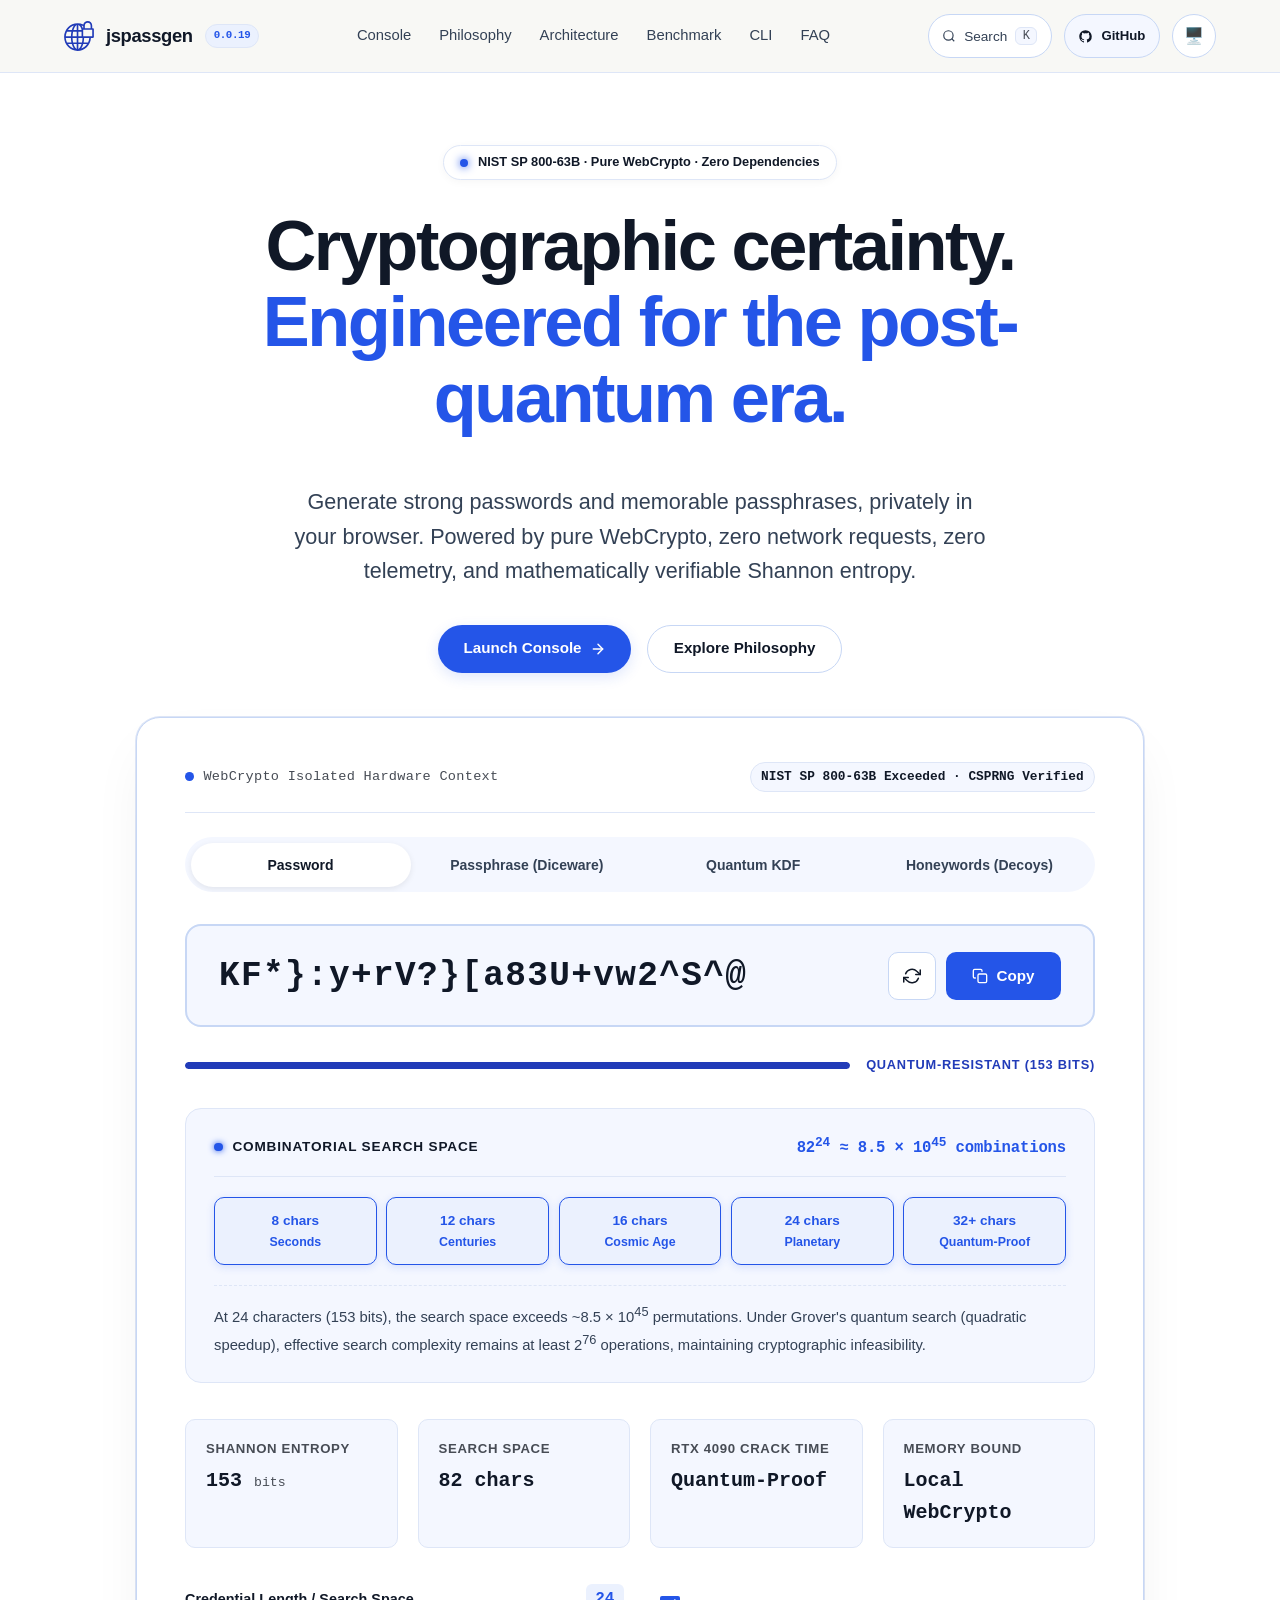
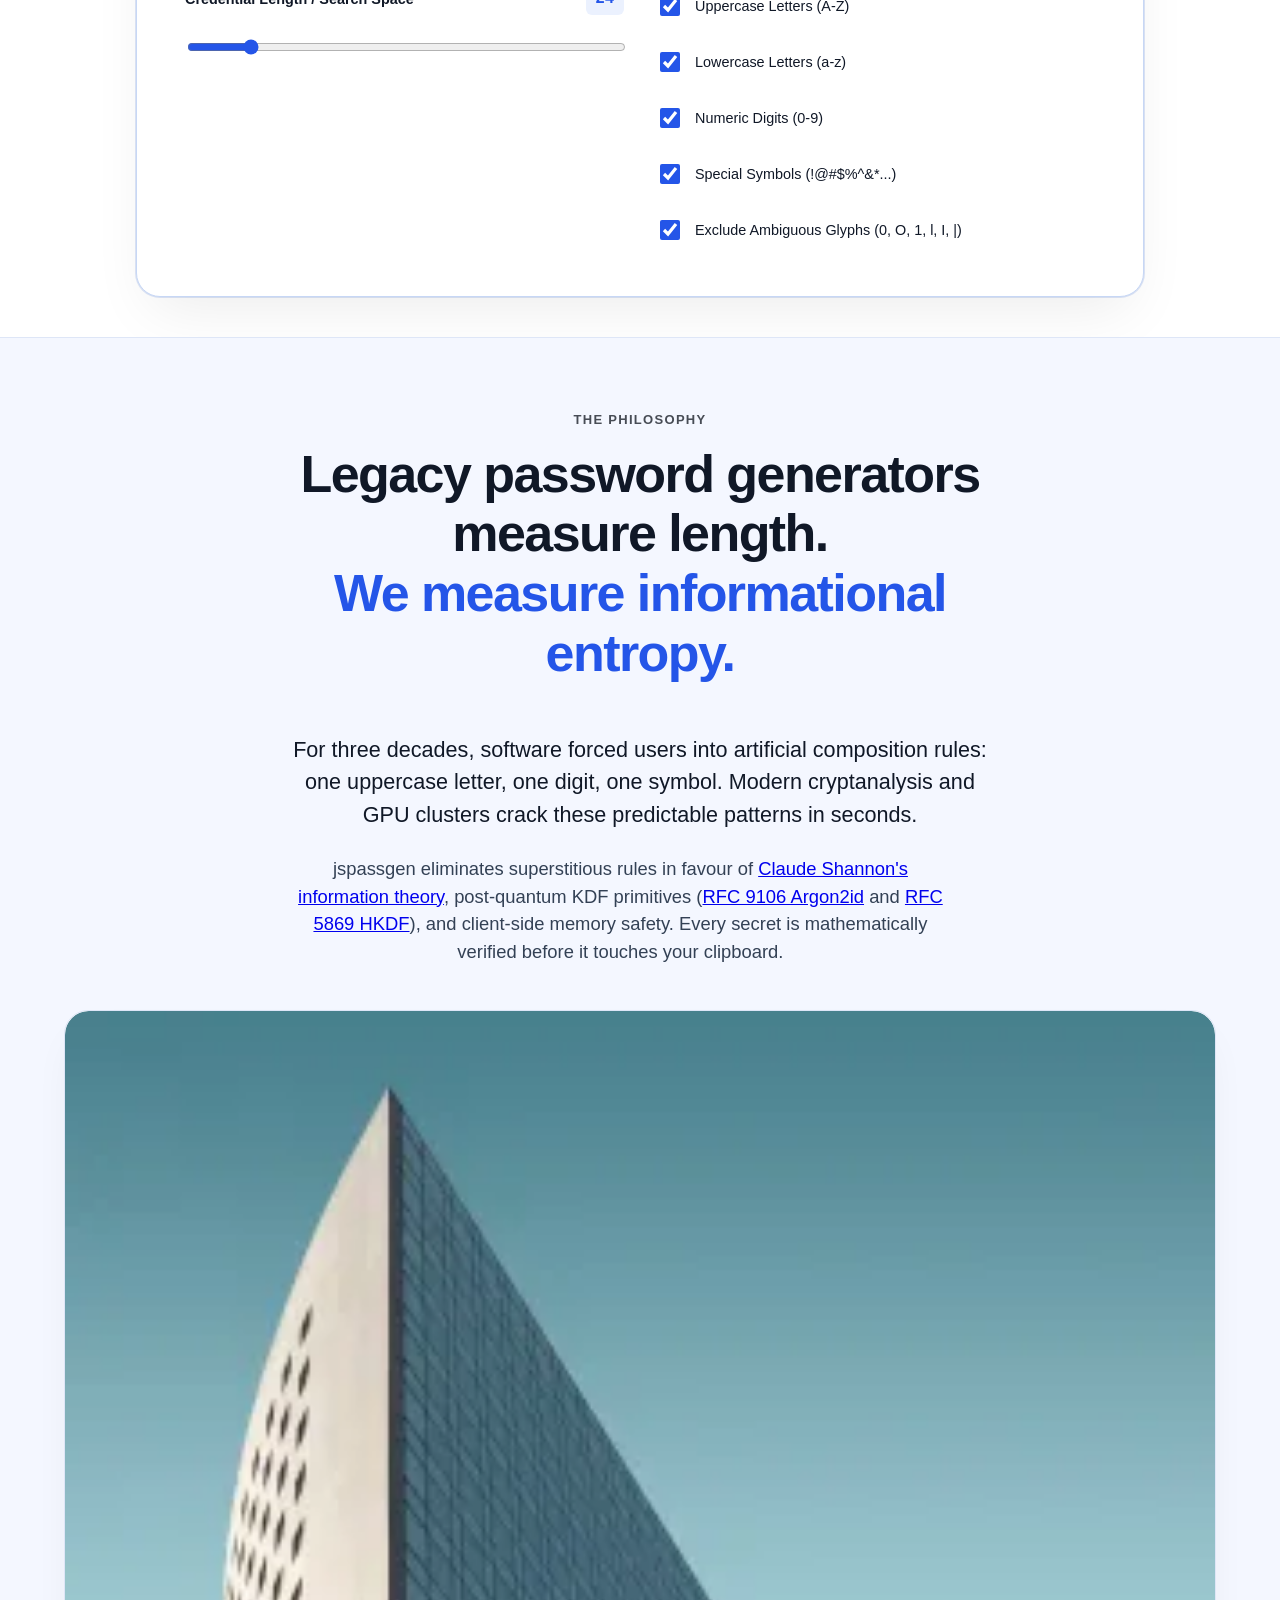
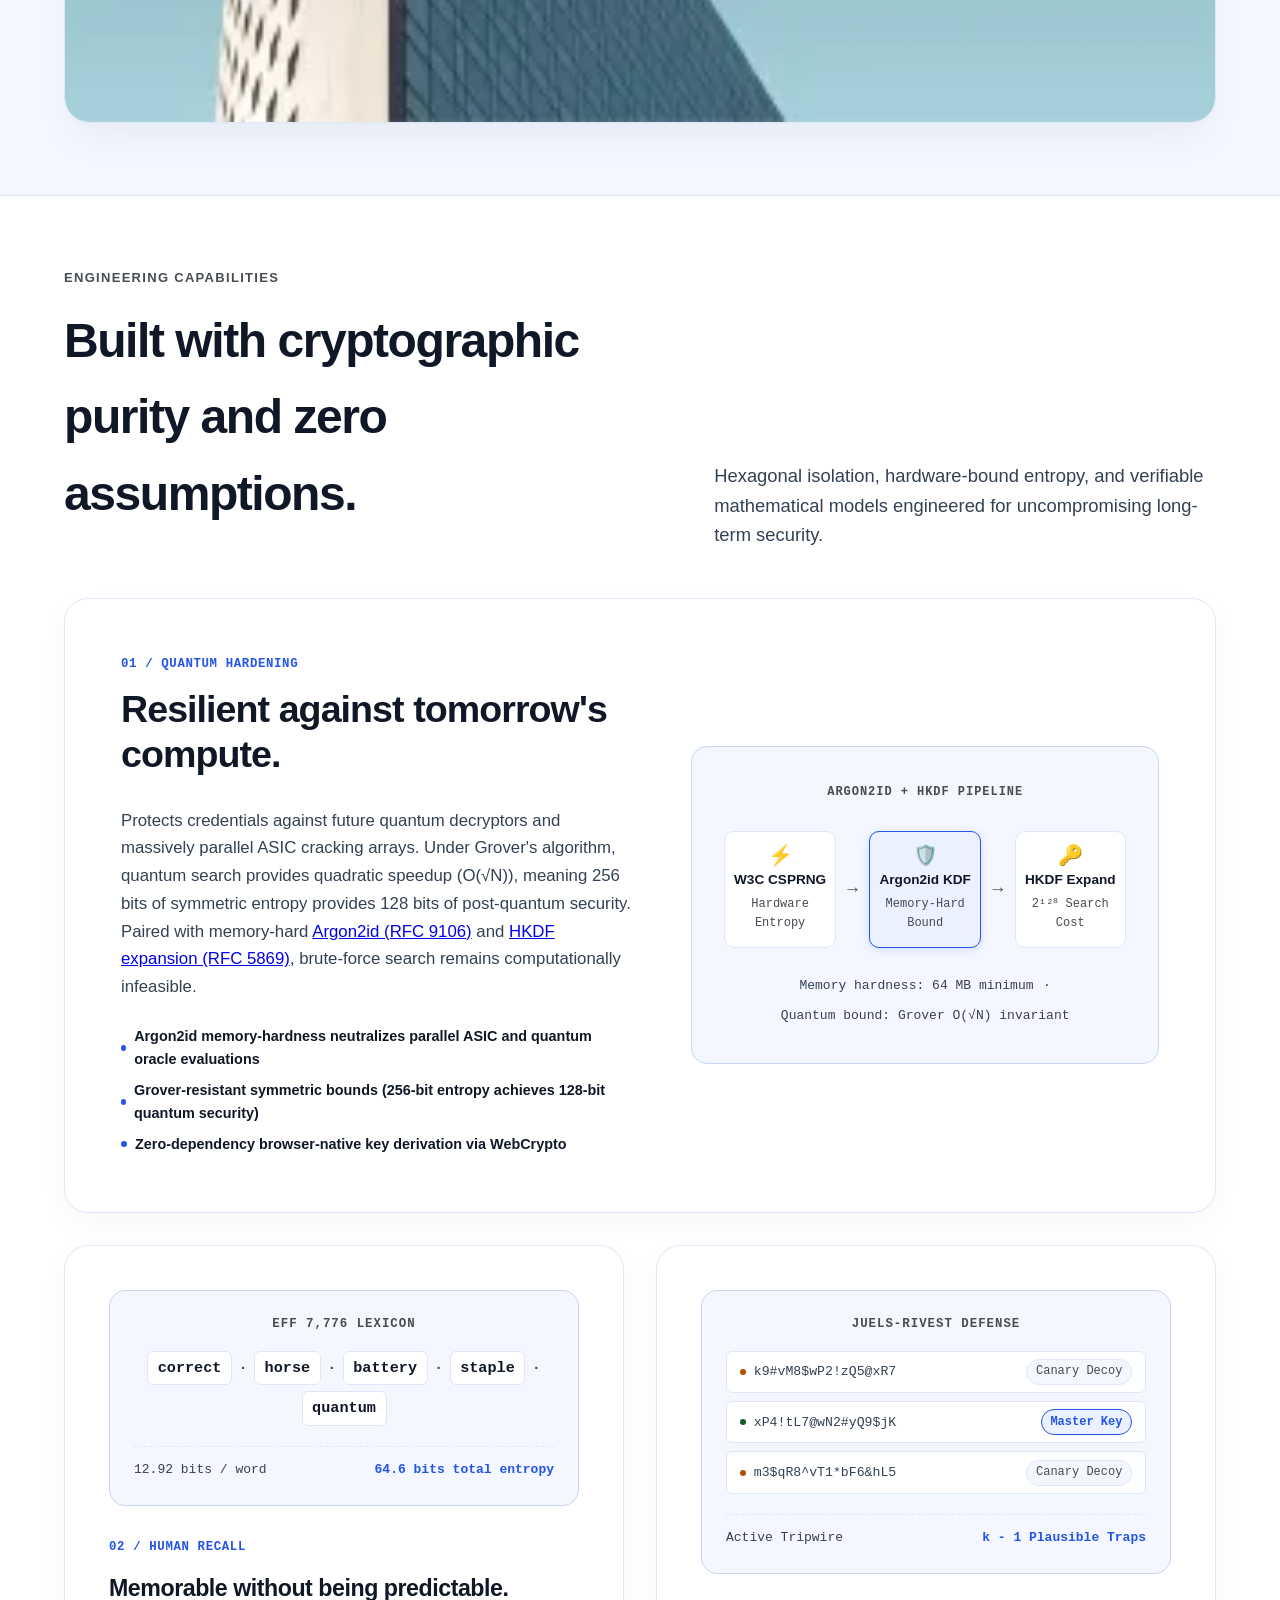
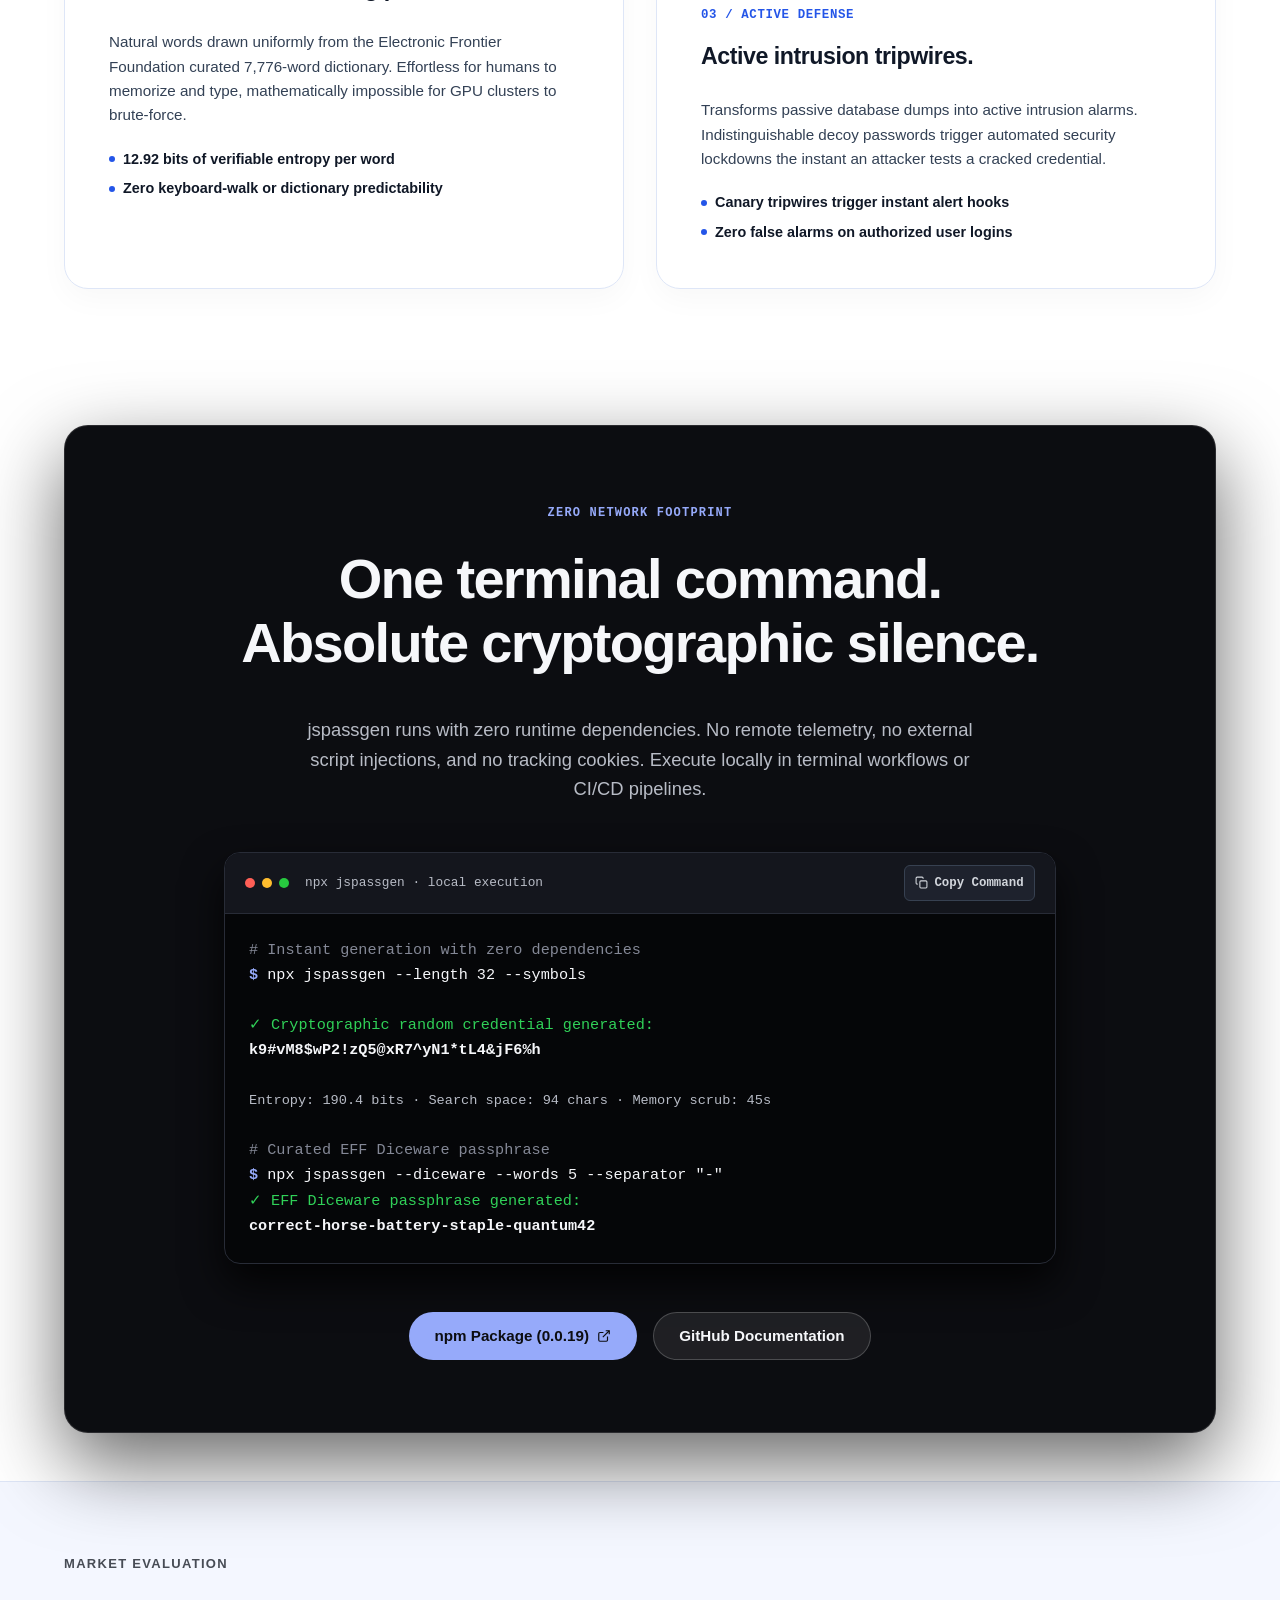
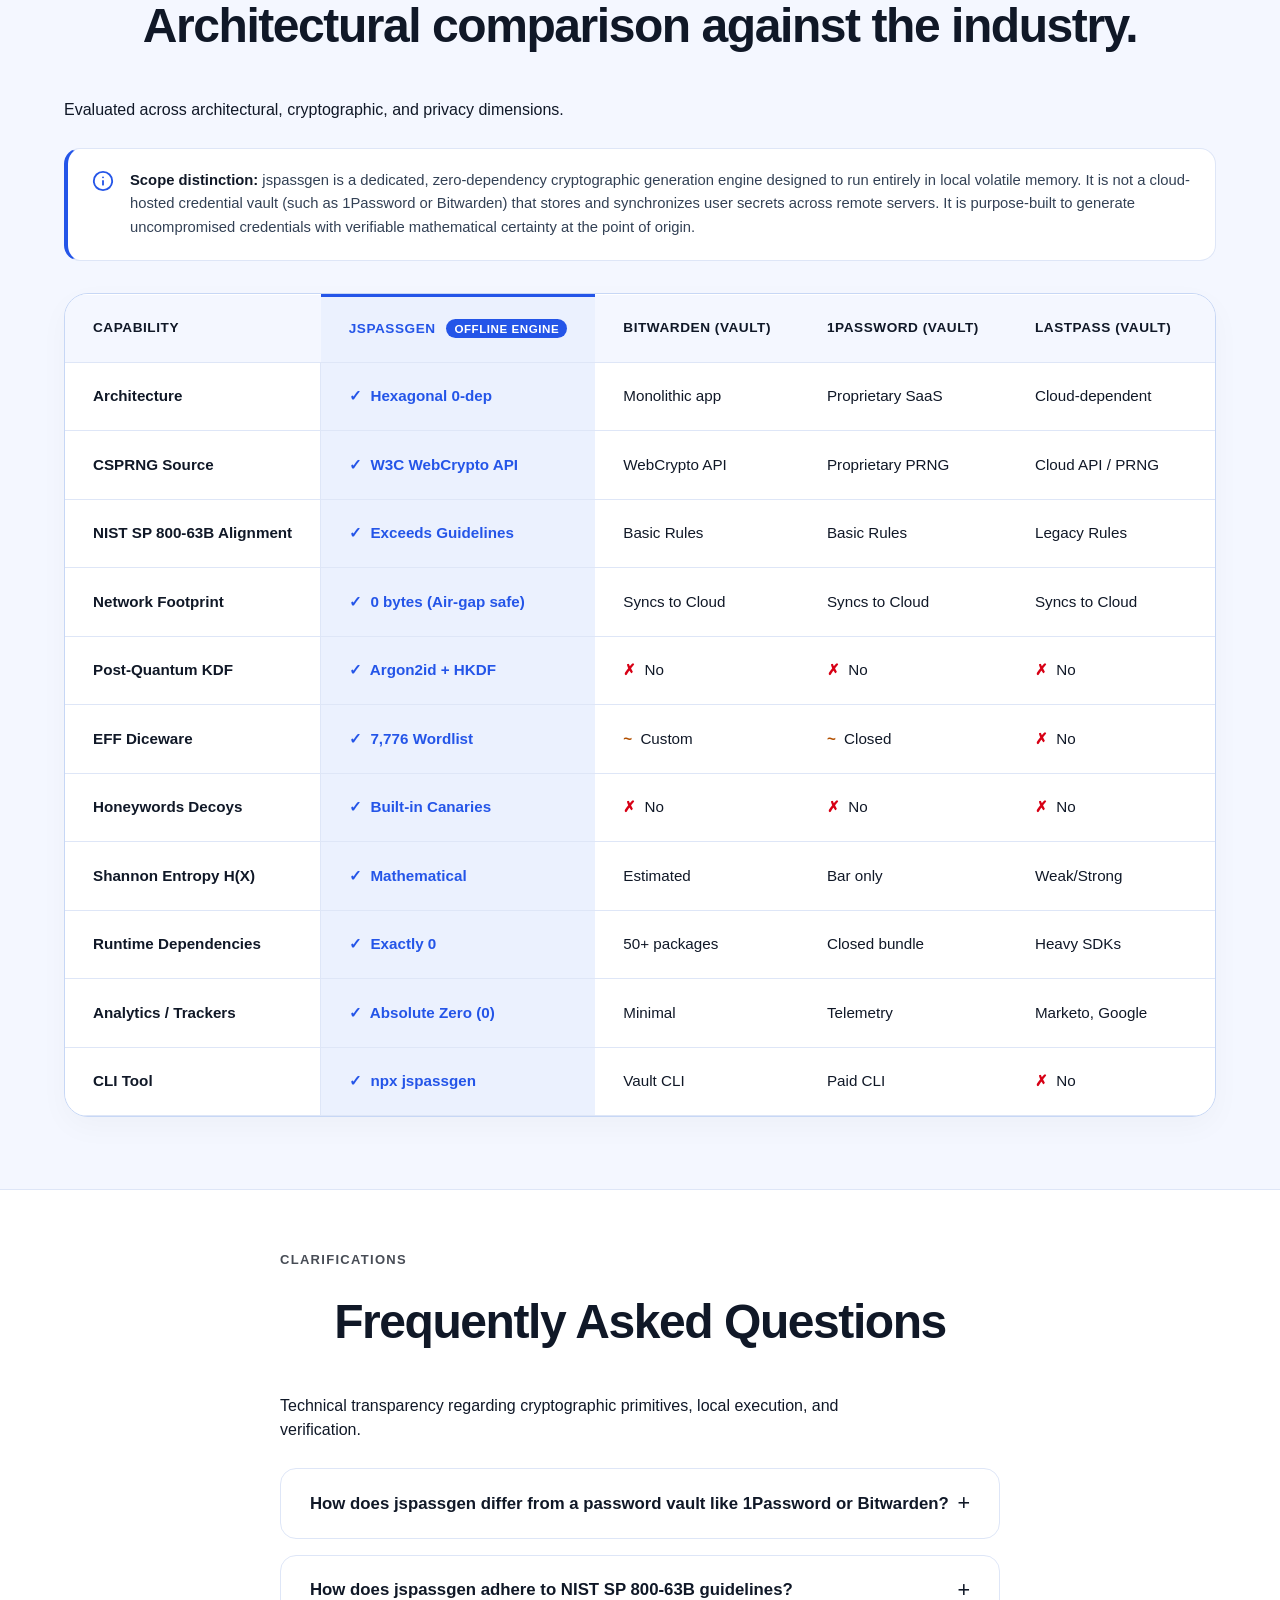
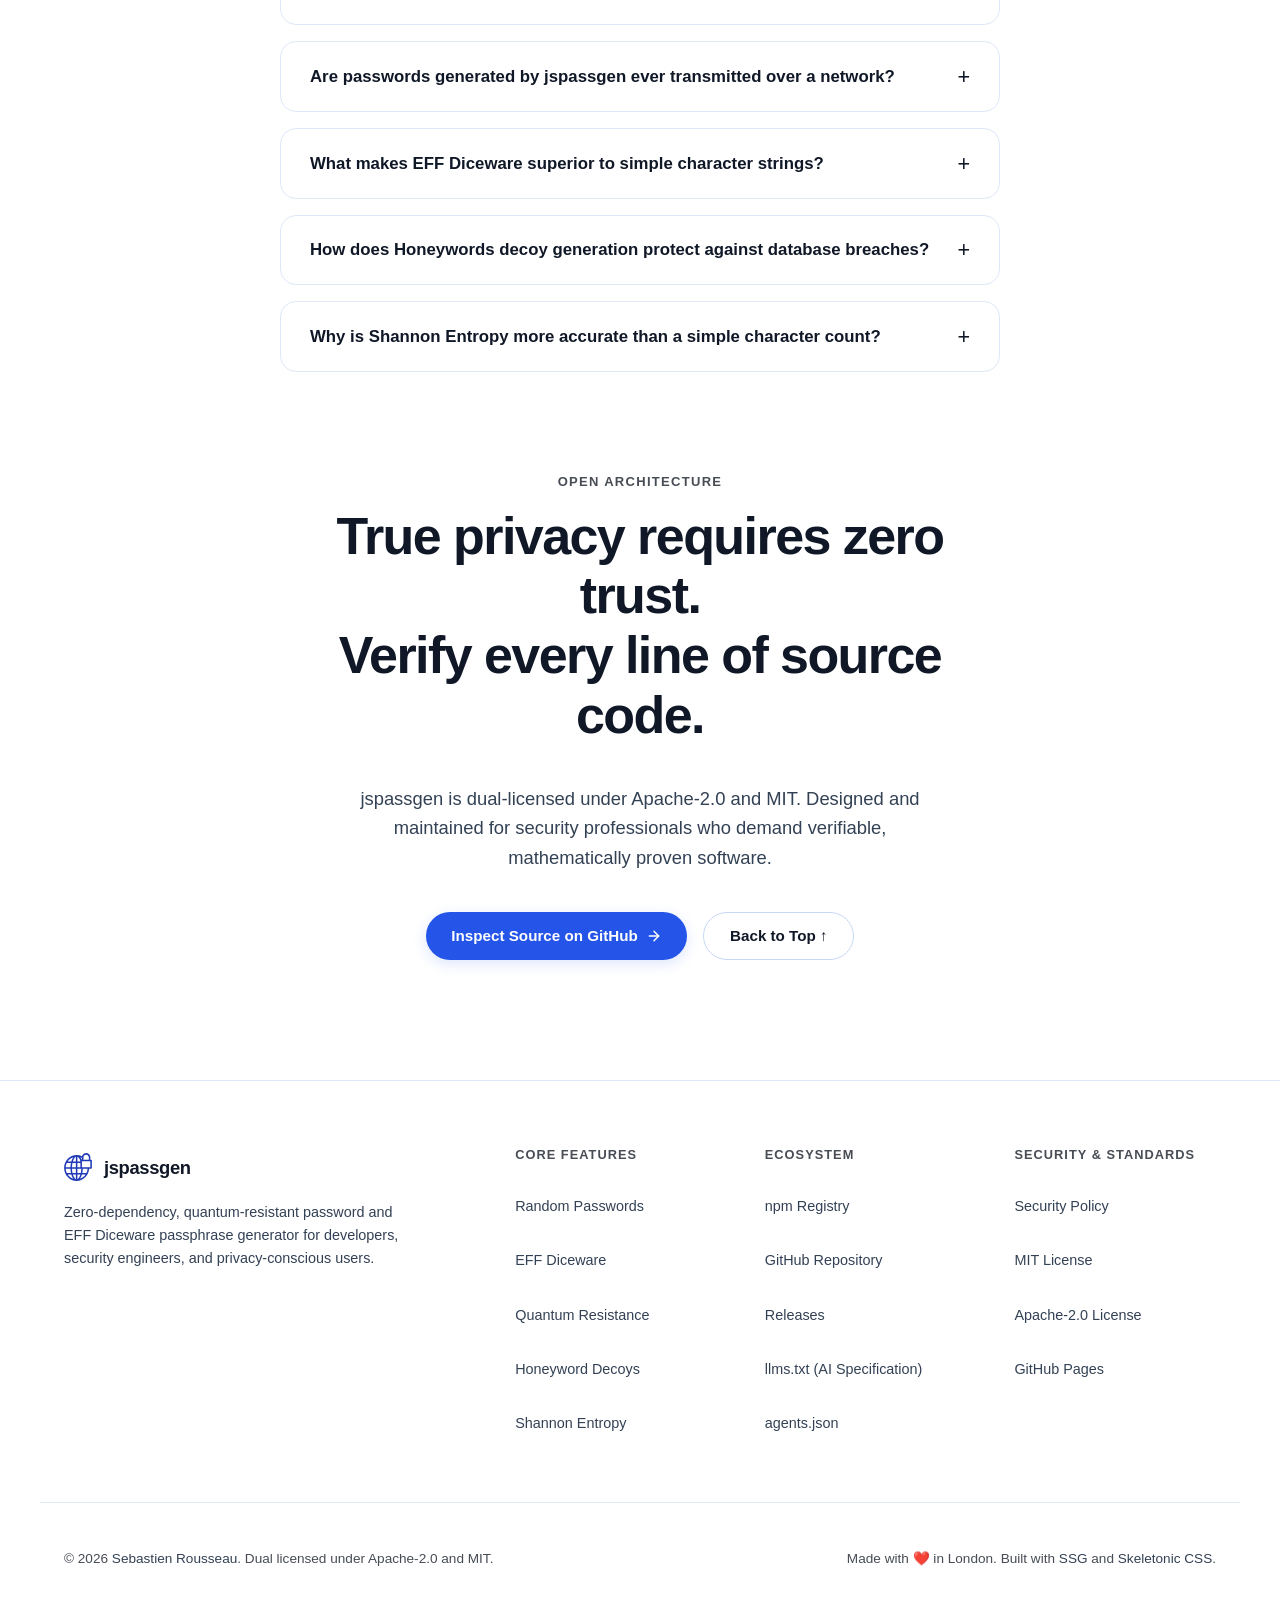
==== commit d931d06e: "fix: embed full EFF wordlist and resolve KDF bias Embed the full 7,776-word EFF Diceware dictionary," ====
--- a/docs/index.html
+++ b/docs/index.html
@@ -103,14 +103,14 @@
           }
         ]
       }
-    </script><link rel="stylesheet" href="skeletonic.min.e220a00f.css" integrity="sha384-k8yWo8E19/rAtrUhP91WfpEkNUTwFn6lDMDzBr9XgsQVYc2r8wCpdZF5GC1g94UV" crossorigin="anonymous" /> <link rel="stylesheet" href="styles.831f405a.css" integrity="sha384-Pbeh5wvy0+FM0VJIlER9Slu9YJfIiovcG+9F8k9wHLuEgA6dtK0Mde+E1Gm028PU" crossorigin="anonymous" /><script src="theme-init.6c357278.js" integrity="sha384-uWBBeJ+N+Qd+0lKPr704gdJv4bnU57IxMmO/UKKAB5eycH+RJwcrDzj9EFa9uyJK" crossorigin="anonymous"></script> <link rel="alternate" type="application/atom+xml" title="Atom Feed" href="https://jspassgen.com/atom.xml"/> <link rel="alternate" type="application/feed+json" title="JSON Feed" href="https://jspassgen.com/feed.json"/> <meta name="robots" content="max-snippet:-1, max-image-preview:large, max-video-preview:-1"> <meta property="og:locale" content="en_GB">
+    </script><link rel="stylesheet" href="skeletonic.min.e220a00f.css" integrity="sha384-k8yWo8E19/rAtrUhP91WfpEkNUTwFn6lDMDzBr9XgsQVYc2r8wCpdZF5GC1g94UV" crossorigin="anonymous" /> <link rel="stylesheet" href="styles.2c1e33c5.css" integrity="sha384-ff06pc2v69tgMch37fwDks6FlhCL6e1wyuroo9oZoPMrqAbQJCqrIK0O4UW6jcO6" crossorigin="anonymous" /><script src="theme-init.6c357278.js" integrity="sha384-uWBBeJ+N+Qd+0lKPr704gdJv4bnU57IxMmO/UKKAB5eycH+RJwcrDzj9EFa9uyJK" crossorigin="anonymous"></script> <link rel="alternate" type="application/atom+xml" title="Atom Feed" href="https://jspassgen.com/atom.xml"/> <link rel="alternate" type="application/feed+json" title="JSON Feed" href="https://jspassgen.com/feed.json"/> <meta name="robots" content="max-snippet:-1, max-image-preview:large, max-video-preview:-1"> <meta property="og:locale" content="en_GB">
 <link rel="canonical" href="https://jspassgen.com/"><link rel="stylesheet" href="/_csp/1edcaa9ad9f99b2c.css" integrity="sha384-ybopfOXY6u6y5ksTyfgXyvZ8xJyngmcCVtEqpUpNT0ElhXLWdAE9a/b6Bn1iLPoj" crossorigin="anonymous"><link rel="stylesheet" href="/_csp/12d1ee6c1d02fabf.css" integrity="sha384-CT0wmxR5XSbPwDaxWHSa4rJHefwZuoDDX2Ps6d1tPzTMjwAYs0qgfaIKZ6TOOYX/" crossorigin="anonymous"><link rel="sbom" type="application/vnd.cyclonedx+json" href="/sbom.cdx.json">
 </head><body class="style-jspassgen"><a class="skip-link" href="#main">Skip to main content</a><header class="site-header"><div class="container header-inner"><a class="brand" href="/" aria-label="jspassgen home"> <img src="images/logo.svg" alt="jspassgen logo" class="brand-logo" width="30" height="30" /> <span class="brand-name">jspassgen</span> <span class="brand-badge">0.0.19</span> </a> <button class="nav-toggle" id="navToggle" type="button" aria-expanded="false" aria-controls="navMenu"> <span>Menu</span> <svg viewBox="0 0 24 24" aria-hidden="true" width="20" height="20"><path d="M4 7h16M4 12h16M4 17h16" stroke="currentColor" stroke-width="2" stroke-linecap="round"/></svg> </button><nav class="site-nav" id="navMenu" aria-label="Main Navigation"><a href="/#generator">Console</a> <a href="/#manifesto">Philosophy</a> <a href="/#architecture">Architecture</a> <a href="/#comparison">Benchmark</a> <a href="/#cli">CLI</a> <a href="/#faq">FAQ</a></nav><div class="header-actions"><!-- Search trigger button -->
 <button id="ssg-search-btn" type="button" aria-label="Search">
 <svg viewBox="0 0 24 24"><circle cx="11" cy="11" r="8"/><line x1="21" y1="21" x2="16.65" y2="16.65"/></svg>
 <span>Search</span>
 <kbd>K</kbd>
-</button> <a href="https://github.com/sebastienrousseau/jspassgen" class="btn-header-cli" target="_blank" rel="noopener noreferrer" aria-label="View jspassgen on GitHub"> <svg width="15" height="15" viewBox="0 0 24 24" fill="currentColor" aria-hidden="true"><path d="M12 2C6.477 2 2 6.484 2 12.017c0 4.425 2.865 8.18 6.839 9.504.5.092.682-.217.682-.483 0-.237-.008-.868-.013-1.703-2.782.605-3.369-1.343-3.369-1.343-.454-1.158-1.11-1.466-1.11-1.466-.908-.62.069-.608.069-.608 1.003.07 1.53 1.032 1.53 1.032.892 1.53 2.341 1.088 2.91.832.092-.647.35-1.088.636-1.338-2.22-.253-4.555-1.113-4.555-4.951 0-1.093.39-1.988 1.029-2.688-.103-.253-.446-1.272.098-2.65 0 0 .84-.27 2.75 1.026A9.564 9.564 0 0112 6.844c.85.004 1.705.115 2.504.337 1.909-1.296 2.747-1.027 2.747-1.027.546 1.379.202 2.398.1 2.651.64.7 1.028 1.595 1.028 2.688 0 3.848-2.339 4.695-4.566 4.943.359.309.678.92.678 1.855 0 1.338-.012 2.419-.012 2.747 0 .268.18.58.688.482A10.019 10.019 0 0022 12.017C22 6.484 17.522 2 12 2z"/></svg> <span>GitHub</span> </a> <button class="theme-toggle" id="mode-toggle" type="button" data-label-light="Light" data-label-dark="Dark"> <span class="visually-hidden">Change color theme</span> <span class="visually-hidden" id="mode-state" data-label-system="System">System</span> <span class="theme-icon" aria-hidden="true"></span> </button></div></div></header><main id="main"><div id="liveAnnouncement" class="sr-only" aria-live="polite" aria-atomic="true"></div><section class="hero-section" id="hero"><div class="container hero-container"><div class="hero-eyebrow"><span class="eyebrow-dot"></span> <span class="eyebrow-text">NIST SP 800-63B · Pure WebCrypto · Zero Dependencies</span></div><h1 class="hero-headline"> Cryptographic certainty.<br /><span class="hero-highlight">Engineered for the post-quantum era.</span></h1><p class="hero-lead"> Generate strong passwords and memorable passphrases, privately in your browser. Powered by pure WebCrypto, zero network requests, zero telemetry, and mathematically verifiable Shannon entropy. </p><div class="hero-actions"><a href="#generator" class="btn-primary"> <span>Launch Console</span> <svg width="16" height="16" viewBox="0 0 24 24" fill="none" stroke="currentColor" stroke-width="2.2" stroke-linecap="round" stroke-linejoin="round" aria-hidden="true"><line x1="5" y1="12" x2="19" y2="12"></line><polyline points="12 5 19 12 12 19"></polyline></svg> </a> <a href="#manifesto" class="btn-secondary"> <span>Explore Philosophy</span> </a></div></div><div class="container showcase-container" id="generator"><div class="console-wrapper"><div class="console-chrome"><div class="chrome-status"><span class="status-indicator"></span> <span class="status-text">WebCrypto Isolated Hardware Context</span></div><div class="chrome-badge">NIST SP 800-63B Exceeded · CSPRNG Verified</div></div><div class="generator-tabs" role="tablist" aria-label="Generator Modes"><button class="tab-btn active" role="tab" aria-selected="true" data-mode="random" id="tab-random"> Password </button> <button class="tab-btn" role="tab" aria-selected="false" data-mode="diceware" id="tab-diceware"> Passphrase (Diceware) </button> <button class="tab-btn" role="tab" aria-selected="false" data-mode="quantum" id="tab-quantum"> Quantum KDF </button> <button class="tab-btn" role="tab" aria-selected="false" data-mode="honeywords" id="tab-honeywords"> Honeywords (Decoys) </button></div><div class="password-display-box" role="region" aria-label="Generated Password Output"><div class="password-output" id="passwordOutput" aria-live="polite">Generating...</div><div class="password-actions"><button class="btn-icon" id="btnRefresh" type="button" aria-label="Generate new password" title="Generate New"> <svg width="18" height="18" viewBox="0 0 24 24" fill="none" stroke="currentColor" stroke-width="2" stroke-linecap="round" stroke-linejoin="round" aria-hidden="true"><path d="M23 4v6h-6M1 20v-6h6"/><path d="M3.51 9a9 9 0 0114.85-3.36L23 10M1 14l4.64 4.36A9 9 0 0020.49 15"/></svg> </button> <button class="btn-copy-main" id="btnCopy" type="button" aria-label="Copy generated password to clipboard"> <svg width="16" height="16" viewBox="0 0 24 24" fill="none" stroke="currentColor" stroke-width="2" stroke-linecap="round" stroke-linejoin="round" aria-hidden="true"><rect x="9" y="9" width="13" height="13" rx="2" ry="2"/><path d="M5 15H4a2 2 0 01-2-2V4a2 2 0 012-2h9a2 2 0 012 2v1"/></svg> <span>Copy</span> </button></div></div><div class="strength-bar-container"><div class="strength-bar-track"><div class="strength-bar-fill strength-quantum" id="strengthFill"></div></div><div class="strength-label text-quantum" id="strengthLabel">Quantum-Resistant</div></div><div class="search-space-showcase" id="searchSpaceShowcase" aria-live="polite"><div class="search-space-header"><div class="search-space-title"><span class="pulse-ring" aria-hidden="true"></span> <span>Combinatorial Search Space</span></div><div class="search-space-equation" id="searchSpaceEquation">94<sup>24</sup> ≈ 2.2 × 10<sup>47</sup> combinations</div></div><div class="search-space-visual"><div class="scale-track" role="group" aria-label="Brute-force crack resistance milestones"><div class="scale-segment is-active" data-level="1" id="seg1"><span>8 chars<br><small>Seconds</small></span></div><div class="scale-segment is-active" data-level="2" id="seg2"><span>12 chars<br><small>Centuries</small></span></div><div class="scale-segment is-active" data-level="3" id="seg3"><span>16 chars<br><small>Cosmic Age</small></span></div><div class="scale-segment is-active" data-level="4" id="seg4"><span>24 chars<br><small>Planetary</small></span></div><div class="scale-segment" data-level="5" id="seg5"><span>32+ chars<br><small>Quantum-Proof</small></span></div></div></div><div class="search-space-explainer" id="searchSpaceExplainer"> At 24 characters, the search space reaches 10<sup>47</sup> permutations. An array of 1,000,000 RTX 4090 GPUs attempting 10<sup>15</sup> keys/sec would require more time than the remaining life of the sun to exhaust 50% of the key space. </div></div><dl class="crypto-metrics-grid"><div class="metric-card"><dt>Shannon Entropy</dt><dd id="valEntropy">139 <small>bits</small></dd></div><div class="metric-card"><dt>Search Space</dt><dd id="valPool">94 chars</dd></div><div class="metric-card"><dt>RTX 4090 Crack Time</dt><dd id="valCrackTime">Centuries</dd></div><div class="metric-card"><dt>Memory Bound</dt><dd id="valNist">Local WebCrypto</dd></div></dl><div class="controls-grid"><div class="controls-col"><div class="slider-group"><div class="slider-header"><label for="lengthSlider">Credential Length / Search Space</label> <span class="slider-val" id="lengthVal">24</span></div><input type="range" id="lengthSlider" min="8" max="128" value="24" aria-label="Password length slider" /></div></div><div class="controls-col"><div class="checkbox-group"><label class="checkbox-item"> <input type="checkbox" id="chkUpper" checked /> <span>Uppercase Letters (A-Z)</span> </label> <label class="checkbox-item"> <input type="checkbox" id="chkLower" checked /> <span>Lowercase Letters (a-z)</span> </label> <label class="checkbox-item"> <input type="checkbox" id="chkNumbers" checked /> <span>Numeric Digits (0-9)</span> </label> <label class="checkbox-item"> <input type="checkbox" id="chkSymbols" checked /> <span>Special Symbols (!@#$%^&*...)</span> </label> <label class="checkbox-item"> <input type="checkbox" id="chkAmbiguous" checked /> <span>Exclude Ambiguous Glyphs (0, O, 1, l, I, |)</span> </label></div></div></div><div class="honeywords-preview is-hidden" id="honeywordsBox"><div class="honeywords-header"><svg width="18" height="18" viewBox="0 0 24 24" fill="none" stroke="currentColor" stroke-width="2" aria-hidden="true"><path d="M12 2L2 7l10 5 10-5-10-5zM2 17l10 5 10-5M2 12l10 5 10-5"/></svg><h4>Active Honeywords Decoy Set (<a href="https://doi.org/10.1145/2508859.2516671" target="_blank" rel="external noopener noreferrer">Juels-Rivest Scheme, CCS '13</a>)</h4></div><p class="honeywords-intro"> Store all decoy credentials in your authentication database. If an adversary attempts to authenticate with any canary decoy, an immediate intrusion alarm triggers before the genuine master key is exposed. </p><div class="honeywords-list" id="honeywordsList"></div></div></div></div></section><section class="manifesto-section" id="manifesto"><div class="container narrow"><div class="section-label">THE PHILOSOPHY</div><h2 class="manifesto-heading"> Legacy password generators measure length.<br /><span class="text-accent">We measure informational entropy.</span></h2><div class="manifesto-body"><p class="manifesto-lead"> For three decades, software forced users into artificial composition rules: one uppercase letter, one digit, one symbol. Modern cryptanalysis and GPU clusters crack these predictable patterns in seconds. </p><p> jspassgen eliminates superstitious rules in favour of <a href="https://doi.org/10.1002/j.1538-7305.1948.tb01338.x" target="_blank" rel="external noopener noreferrer">Claude Shannon's information theory</a>, post-quantum KDF primitives (<a href="https://www.rfc-editor.org/rfc/rfc9106.html" target="_blank" rel="external noopener noreferrer">RFC 9106 Argon2id</a> and <a href="https://www.rfc-editor.org/rfc/rfc5869.html" target="_blank" rel="external noopener noreferrer">RFC 5869 HKDF</a>), and client-side memory safety. Every secret is mathematically verified before it touches your clipboard. </p></div></div><div class="container manifesto-media"><figure class="manifesto-figure"><picture> <source media="(min-width: 48rem)" srcset="images/pierre-chatel-innocenti-N5RN0JE5kaY-1200.webp" type="image/webp" width="1200" height="742" /> <source media="(min-width: 36rem)" srcset="images/pierre-chatel-innocenti-N5RN0JE5kaY-640.webp" type="image/webp" width="640" height="396" /> <source srcset="images/pierre-chatel-innocenti-N5RN0JE5kaY-320.webp" type="image/webp" width="320" height="198" /> <img src="images/pierre-chatel-innocenti-N5RN0JE5kaY-1200.webp" alt="Minimalist architectural facade with precision glass grid and perforated concrete meeting at a sharp geometric prow" width="1200" height="742" loading="lazy" decoding="async" class="manifesto-img" /> </picture></figure></div></section><section class="chapters-section" id="architecture"><div class="container"><div class="chapters-header"><div class="chapters-header-left"><div class="section-label">ENGINEERING CAPABILITIES</div><h2 class="section-title text-left">Built with cryptographic purity and zero assumptions.</h2></div><div class="chapters-header-right"><p class="section-lead"> Hexagonal isolation, hardware-bound entropy, and verifiable mathematical models engineered for uncompromising long-term security. </p></div></div><div class="bento-grid"><article class="bento-card bento-hero"><div class="bento-content"><span class="chapter-num">01 / QUANTUM HARDENING</span><h3 class="bento-title">Resilient against tomorrow's compute.</h3><p class="bento-text"> Protects credentials against future quantum decryptors and massively parallel ASIC cracking arrays. Under Grover's algorithm, quantum search provides quadratic speedup (O(√N)), meaning 256 bits of symmetric entropy provides 128 bits of post-quantum security. Paired with memory-hard <a href="https://www.rfc-editor.org/rfc/rfc9106.html" target="_blank" rel="external noopener noreferrer">Argon2id (RFC 9106)</a> and <a href="https://www.rfc-editor.org/rfc/rfc5869.html" target="_blank" rel="external noopener noreferrer">HKDF expansion (RFC 5869)</a>, brute-force search remains computationally infeasible. </p><ul class="chapter-specs"><li>Argon2id memory-hardness neutralizes parallel ASIC and quantum oracle evaluations</li><li>Grover-resistant symmetric bounds (256-bit entropy achieves 128-bit quantum security)</li><li>Zero-dependency browser-native key derivation via WebCrypto</li></ul></div><div class="bento-visual"><div class="schematic-panel"><div class="schematic-badge">ARGON2ID + HKDF PIPELINE</div><div class="pipeline-flow"><div class="pipeline-node"><span class="node-icon">⚡</span> <span class="node-title">W3C CSPRNG</span> <span class="node-sub">Hardware Entropy</span></div><div class="pipeline-arrow" aria-hidden="true">→</div><div class="pipeline-node highlight"><span class="node-icon">🛡️</span> <span class="node-title">Argon2id KDF</span> <span class="node-sub">Memory-Hard Bound</span></div><div class="pipeline-arrow" aria-hidden="true">→</div><div class="pipeline-node"><span class="node-icon">🔑</span> <span class="node-title">HKDF Expand</span> <span class="node-sub">2¹²⁸ Search Cost</span></div></div><div class="schematic-meta"><span>Memory hardness: 64 MB minimum</span> <span>·</span> <span>Quantum bound: Grover O(√N) invariant</span></div></div></div></article><div class="bento-pair"><article class="bento-card bento-sub"><div class="bento-sub-visual"><div class="lexicon-display" aria-label="Sample 5-word Diceware passphrase"><span class="lex-tag">EFF 7,776 LEXICON</span><div class="lex-words"><span class="lex-w">correct</span> <span class="lex-sep">·</span> <span class="lex-w">horse</span> <span class="lex-sep">·</span> <span class="lex-w">battery</span> <span class="lex-sep">·</span> <span class="lex-w">staple</span> <span class="lex-sep">·</span> <span class="lex-w">quantum</span></div><div class="lex-entropy"><span>12.92 bits / word</span> <span class="lex-total">64.6 bits total entropy</span></div></div></div><div class="bento-sub-content"><span class="chapter-num">02 / HUMAN RECALL</span><h3 class="bento-sub-title">Memorable without being predictable.</h3><p class="bento-sub-text"> Natural words drawn uniformly from the Electronic Frontier Foundation curated 7,776-word dictionary. Effortless for humans to memorize and type, mathematically impossible for GPU clusters to brute-force. </p><ul class="chapter-specs compact"><li>12.92 bits of verifiable entropy per word</li><li>Zero keyboard-walk or dictionary predictability</li></ul></div></article><article class="bento-card bento-sub"><div class="bento-sub-visual"><div class="canary-display" aria-label="Honeywords canary decoy architecture"><span class="canary-tag">JUELS-RIVEST DEFENSE</span><div class="canary-list"><div class="canary-row decoy"><span class="canary-dot"></span> <span class="canary-text">k9#vM8$wP2!zQ5@xR7</span> <span class="canary-badge">Canary Decoy</span></div><div class="canary-row real"><span class="canary-dot real"></span> <span class="canary-text">xP4!tL7@wN2#yQ9$jK</span> <span class="canary-badge real">Master Key</span></div><div class="canary-row decoy"><span class="canary-dot"></span> <span class="canary-text">m3$qR8^vT1*bF6&amp;hL5</span> <span class="canary-badge">Canary Decoy</span></div></div><div class="canary-meta"><span>Active Tripwire</span> <span class="canary-status">k - 1 Plausible Traps</span></div></div></div><div class="bento-sub-content"><span class="chapter-num">03 / ACTIVE DEFENSE</span><h3 class="bento-sub-title">Active intrusion tripwires.</h3><p class="bento-sub-text"> Transforms passive database dumps into active intrusion alarms. Indistinguishable decoy passwords trigger automated security lockdowns the instant an attacker tests a cracked credential. </p><ul class="chapter-specs compact"><li>Canary tripwires trigger instant alert hooks</li><li>Zero false alarms on authorized user logins</li></ul></div></article></div></div></div></section><section class="cinematic-section" id="cli"><div class="container"><div class="cinematic-wrapper"><div class="cinematic-backdrop" aria-hidden="true"><picture> <source media="(min-width: 48rem)" srcset="images/pawel-czerwinski-7LoWpCOAn6k-1200.webp" type="image/webp" width="1200" height="742" /> <source srcset="images/pawel-czerwinski-7LoWpCOAn6k-640.webp" type="image/webp" width="640" height="396" /> <img src="images/pawel-czerwinski-7LoWpCOAn6k-1200.webp" alt="Subtle cyan and cobalt geometric glass blades in low light backdrop" width="1200" height="742" loading="lazy" decoding="async" class="cinematic-backdrop-img" /> </picture></div><div class="cinematic-inner"><div class="cinematic-badge">ZERO NETWORK FOOTPRINT</div><h2 class="cinematic-heading"> One terminal command.<br /> Absolute cryptographic silence. </h2><p class="cinematic-lead"> jspassgen runs with zero runtime dependencies. No remote telemetry, no external script injections, and no tracking cookies. Execute locally in terminal workflows or CI/CD pipelines. </p><div class="cinematic-terminal"><div class="terminal-bar"><div class="terminal-dots"><span></span><span></span><span></span></div><div class="terminal-label">npx jspassgen · local execution</div><button type="button" class="btn-terminal-copy" id="btnCopyCli" aria-label="Copy CLI command to clipboard"> <svg width="13" height="13" viewBox="0 0 24 24" fill="none" stroke="currentColor" stroke-width="2" aria-hidden="true"><rect x="9" y="9" width="13" height="13" rx="2" ry="2"></rect><path d="M5 15H4a2 2 0 0 1-2-2V4a2 2 0 0 1 2-2h9a2 2 0 0 1 2 2v1"></path></svg> <span>Copy Command</span> </button></div><div class="terminal-screen"><pre><code><span class="t-comment"># Instant generation with zero dependencies</span>
+</button> <a href="https://github.com/sebastienrousseau/jspassgen" class="btn-header-cli" target="_blank" rel="noopener noreferrer" aria-label="View jspassgen on GitHub"> <svg width="15" height="15" viewBox="0 0 24 24" fill="currentColor" aria-hidden="true"><path d="M12 2C6.477 2 2 6.484 2 12.017c0 4.425 2.865 8.18 6.839 9.504.5.092.682-.217.682-.483 0-.237-.008-.868-.013-1.703-2.782.605-3.369-1.343-3.369-1.343-.454-1.158-1.11-1.466-1.11-1.466-.908-.62.069-.608.069-.608 1.003.07 1.53 1.032 1.53 1.032.892 1.53 2.341 1.088 2.91.832.092-.647.35-1.088.636-1.338-2.22-.253-4.555-1.113-4.555-4.951 0-1.093.39-1.988 1.029-2.688-.103-.253-.446-1.272.098-2.65 0 0 .84-.27 2.75 1.026A9.564 9.564 0 0112 6.844c.85.004 1.705.115 2.504.337 1.909-1.296 2.747-1.027 2.747-1.027.546 1.379.202 2.398.1 2.651.64.7 1.028 1.595 1.028 2.688 0 3.848-2.339 4.695-4.566 4.943.359.309.678.92.678 1.855 0 1.338-.012 2.419-.012 2.747 0 .268.18.58.688.482A10.019 10.019 0 0022 12.017C22 6.484 17.522 2 12 2z"/></svg> <span>GitHub</span> </a> <button class="theme-toggle" id="mode-toggle" type="button" data-label-light="Light" data-label-dark="Dark"> <span class="visually-hidden">Change color theme</span> <span class="visually-hidden" id="mode-state" data-label-system="System">System</span> <span class="theme-icon" aria-hidden="true"></span> </button></div></div></header><main id="main"><div id="liveAnnouncement" class="sr-only" aria-live="polite" aria-atomic="true"></div><section class="hero-section" id="hero"><div class="container hero-container"><div class="hero-eyebrow"><span class="eyebrow-dot"></span> <span class="eyebrow-text">NIST SP 800-63B · Pure WebCrypto · Zero Dependencies</span></div><h1 class="hero-headline"> Cryptographic certainty.<br /><span class="hero-highlight">Engineered for the post-quantum era.</span></h1><p class="hero-lead"> Generate strong passwords and memorable passphrases, privately in your browser. Powered by pure WebCrypto, zero network requests, zero telemetry, and mathematically verifiable Shannon entropy. </p><div class="hero-actions"><a href="#generator" class="btn-primary"> <span>Launch Console</span> <svg width="16" height="16" viewBox="0 0 24 24" fill="none" stroke="currentColor" stroke-width="2.2" stroke-linecap="round" stroke-linejoin="round" aria-hidden="true"><line x1="5" y1="12" x2="19" y2="12"></line><polyline points="12 5 19 12 12 19"></polyline></svg> </a> <a href="#manifesto" class="btn-secondary"> <span>Explore Philosophy</span> </a></div></div><div class="container showcase-container" id="generator"><div class="console-wrapper"><div class="console-chrome"><div class="chrome-status"><span class="status-indicator"></span> <span class="status-text">WebCrypto Isolated Hardware Context</span></div><div class="chrome-badge">NIST SP 800-63B Exceeded · CSPRNG Verified</div></div><div class="generator-tabs" role="tablist" aria-label="Generator Modes"><button class="tab-btn active" role="tab" aria-selected="true" data-mode="random" id="tab-random"> Password </button> <button class="tab-btn" role="tab" aria-selected="false" data-mode="diceware" id="tab-diceware"> Passphrase (Diceware) </button> <button class="tab-btn" role="tab" aria-selected="false" data-mode="quantum" id="tab-quantum"> Quantum KDF </button> <button class="tab-btn" role="tab" aria-selected="false" data-mode="honeywords" id="tab-honeywords"> Honeywords (Decoys) </button></div><div class="password-display-box" role="region" aria-label="Generated Password Output"><div class="password-output" id="passwordOutput" aria-live="polite">Generating...</div><div class="password-actions"><button class="btn-icon" id="btnRefresh" type="button" aria-label="Generate new password" title="Generate New"> <svg width="18" height="18" viewBox="0 0 24 24" fill="none" stroke="currentColor" stroke-width="2" stroke-linecap="round" stroke-linejoin="round" aria-hidden="true"><path d="M23 4v6h-6M1 20v-6h6"/><path d="M3.51 9a9 9 0 0114.85-3.36L23 10M1 14l4.64 4.36A9 9 0 0020.49 15"/></svg> </button> <button class="btn-copy-main" id="btnCopy" type="button" aria-label="Copy generated password to clipboard"> <svg width="16" height="16" viewBox="0 0 24 24" fill="none" stroke="currentColor" stroke-width="2" stroke-linecap="round" stroke-linejoin="round" aria-hidden="true"><rect x="9" y="9" width="13" height="13" rx="2" ry="2"/><path d="M5 15H4a2 2 0 01-2-2V4a2 2 0 012-2h9a2 2 0 012 2v1"/></svg> <span>Copy</span> </button></div></div><div class="strength-bar-container"><div class="strength-bar-track"><div class="strength-bar-fill strength-quantum" id="strengthFill"></div></div><div class="strength-label text-quantum" id="strengthLabel">Quantum-Resistant</div></div><div class="search-space-showcase" id="searchSpaceShowcase" aria-live="polite"><div class="search-space-header"><div class="search-space-title"><span class="pulse-ring" aria-hidden="true"></span> <span>Combinatorial Search Space</span></div><div class="search-space-equation" id="searchSpaceEquation">94<sup>24</sup> ≈ 2.2 × 10<sup>47</sup> combinations</div></div><div class="search-space-visual"><div class="scale-track" role="group" aria-label="Brute-force crack resistance milestones"><div class="scale-segment is-active" data-level="1" id="seg1"><span>8 chars<br><small>Seconds</small></span></div><div class="scale-segment is-active" data-level="2" id="seg2"><span>12 chars<br><small>Centuries</small></span></div><div class="scale-segment is-active" data-level="3" id="seg3"><span>16 chars<br><small>Cosmic Age</small></span></div><div class="scale-segment is-active" data-level="4" id="seg4"><span>24 chars<br><small>Planetary</small></span></div><div class="scale-segment" data-level="5" id="seg5"><span>32+ chars<br><small>Quantum-Proof</small></span></div></div></div><div class="search-space-explainer" id="searchSpaceExplainer"> At 24 characters, the search space reaches 10<sup>47</sup> permutations. An array of 1,000,000 RTX 4090 GPUs attempting 10<sup>15</sup> keys/sec would require more time than the remaining life of the sun to exhaust 50% of the key space. </div></div><dl class="crypto-metrics-grid"><div class="metric-card"><dt>Shannon Entropy</dt><dd id="valEntropy">139 <small>bits</small></dd></div><div class="metric-card"><dt>Search Space</dt><dd id="valPool">94 chars</dd></div><div class="metric-card"><dt>RTX 4090 Crack Time</dt><dd id="valCrackTime">Centuries</dd></div><div class="metric-card"><dt>Memory Bound</dt><dd id="valNist">Local WebCrypto</dd></div></dl><div class="controls-grid"><div class="controls-col"><div class="slider-group"><div class="slider-header"><label for="lengthSlider" id="sliderLabel">Credential Length / Search Space</label> <span class="slider-val" id="lengthVal">24</span></div><input type="range" id="lengthSlider" min="8" max="128" value="24" aria-label="Password length slider" /></div></div><div class="controls-col"><div class="checkbox-group"><label class="checkbox-item"> <input type="checkbox" id="chkUpper" checked /> <span>Uppercase Letters (A-Z)</span> </label> <label class="checkbox-item"> <input type="checkbox" id="chkLower" checked /> <span>Lowercase Letters (a-z)</span> </label> <label class="checkbox-item"> <input type="checkbox" id="chkNumbers" checked /> <span>Numeric Digits (0-9)</span> </label> <label class="checkbox-item"> <input type="checkbox" id="chkSymbols" checked /> <span>Special Symbols (!@#$%^&*...)</span> </label> <label class="checkbox-item"> <input type="checkbox" id="chkAmbiguous" checked /> <span>Exclude Ambiguous Glyphs (0, O, 1, l, I, |)</span> </label></div></div></div><div class="honeywords-preview is-hidden" id="honeywordsBox"><div class="honeywords-header"><svg width="18" height="18" viewBox="0 0 24 24" fill="none" stroke="currentColor" stroke-width="2" aria-hidden="true"><path d="M12 2L2 7l10 5 10-5-10-5zM2 17l10 5 10-5M2 12l10 5 10-5"/></svg><h4>Active Honeywords Decoy Set (<a href="https://doi.org/10.1145/2508859.2516671" target="_blank" rel="external noopener noreferrer">Juels-Rivest Scheme, CCS '13</a>)</h4></div><p class="honeywords-intro"> Store all decoy credentials in your authentication database. If an adversary attempts to authenticate with any canary decoy, an immediate intrusion alarm triggers before the genuine master key is exposed. </p><div class="honeywords-list" id="honeywordsList"></div></div></div></div></section><section class="manifesto-section" id="manifesto"><div class="container narrow"><div class="section-label">THE PHILOSOPHY</div><h2 class="manifesto-heading"> Legacy password generators measure length.<br /><span class="text-accent">We measure informational entropy.</span></h2><div class="manifesto-body"><p class="manifesto-lead"> For three decades, software forced users into artificial composition rules: one uppercase letter, one digit, one symbol. Modern cryptanalysis and GPU clusters crack these predictable patterns in seconds. </p><p> jspassgen eliminates superstitious rules in favour of <a href="https://doi.org/10.1002/j.1538-7305.1948.tb01338.x" target="_blank" rel="external noopener noreferrer">Claude Shannon's information theory</a>, post-quantum KDF primitives (<a href="https://www.rfc-editor.org/rfc/rfc9106.html" target="_blank" rel="external noopener noreferrer">RFC 9106 Argon2id</a> and <a href="https://www.rfc-editor.org/rfc/rfc5869.html" target="_blank" rel="external noopener noreferrer">RFC 5869 HKDF</a>), and client-side memory safety. Every secret is mathematically verified before it touches your clipboard. </p></div></div><div class="container manifesto-media"><figure class="manifesto-figure"><picture> <source media="(min-width: 48rem)" srcset="images/pierre-chatel-innocenti-N5RN0JE5kaY-1200.webp" type="image/webp" width="1200" height="742" /> <source media="(min-width: 36rem)" srcset="images/pierre-chatel-innocenti-N5RN0JE5kaY-640.webp" type="image/webp" width="640" height="396" /> <source srcset="images/pierre-chatel-innocenti-N5RN0JE5kaY-320.webp" type="image/webp" width="320" height="198" /> <img src="images/pierre-chatel-innocenti-N5RN0JE5kaY-1200.webp" alt="Minimalist architectural facade with precision glass grid and perforated concrete meeting at a sharp geometric prow" width="1200" height="742" loading="lazy" decoding="async" class="manifesto-img" /> </picture></figure></div></section><section class="chapters-section" id="architecture"><div class="container"><div class="chapters-header"><div class="chapters-header-left"><div class="section-label">ENGINEERING CAPABILITIES</div><h2 class="section-title text-left">Built with cryptographic purity and zero assumptions.</h2></div><div class="chapters-header-right"><p class="section-lead"> Hexagonal isolation, hardware-bound entropy, and verifiable mathematical models engineered for uncompromising long-term security. </p></div></div><div class="bento-grid"><article class="bento-card bento-hero"><div class="bento-content"><span class="chapter-num">01 / QUANTUM HARDENING</span><h3 class="bento-title">Resilient against tomorrow's compute.</h3><p class="bento-text"> Protects credentials against future quantum decryptors and massively parallel ASIC cracking arrays. Under Grover's algorithm, quantum search provides quadratic speedup (O(√N)), meaning 256 bits of symmetric entropy provides 128 bits of post-quantum security. Paired with memory-hard <a href="https://www.rfc-editor.org/rfc/rfc9106.html" target="_blank" rel="external noopener noreferrer">Argon2id (RFC 9106)</a> and <a href="https://www.rfc-editor.org/rfc/rfc5869.html" target="_blank" rel="external noopener noreferrer">HKDF expansion (RFC 5869)</a>, brute-force search remains computationally infeasible. </p><ul class="chapter-specs"><li>Argon2id memory-hardness neutralizes parallel ASIC and quantum oracle evaluations</li><li>Grover-resistant symmetric bounds (256-bit entropy achieves 128-bit quantum security)</li><li>Zero-dependency browser-native key derivation via WebCrypto</li></ul></div><div class="bento-visual"><div class="schematic-panel"><div class="schematic-badge">ARGON2ID + HKDF PIPELINE</div><div class="pipeline-flow"><div class="pipeline-node"><span class="node-icon">⚡</span> <span class="node-title">W3C CSPRNG</span> <span class="node-sub">Hardware Entropy</span></div><div class="pipeline-arrow" aria-hidden="true">→</div><div class="pipeline-node highlight"><span class="node-icon">🛡️</span> <span class="node-title">Argon2id KDF</span> <span class="node-sub">Memory-Hard Bound</span></div><div class="pipeline-arrow" aria-hidden="true">→</div><div class="pipeline-node"><span class="node-icon">🔑</span> <span class="node-title">HKDF Expand</span> <span class="node-sub">2¹²⁸ Search Cost</span></div></div><div class="schematic-meta"><span>Memory hardness: 64 MB minimum</span> <span>·</span> <span>Quantum bound: Grover O(√N) invariant</span></div></div></div></article><div class="bento-pair"><article class="bento-card bento-sub"><div class="bento-sub-visual"><div class="lexicon-display" aria-label="Sample 5-word Diceware passphrase"><span class="lex-tag">EFF 7,776 LEXICON</span><div class="lex-words"><span class="lex-w">correct</span> <span class="lex-sep">·</span> <span class="lex-w">horse</span> <span class="lex-sep">·</span> <span class="lex-w">battery</span> <span class="lex-sep">·</span> <span class="lex-w">staple</span> <span class="lex-sep">·</span> <span class="lex-w">quantum</span></div><div class="lex-entropy"><span>12.92 bits / word</span> <span class="lex-total">64.6 bits total entropy</span></div></div></div><div class="bento-sub-content"><span class="chapter-num">02 / HUMAN RECALL</span><h3 class="bento-sub-title">Memorable without being predictable.</h3><p class="bento-sub-text"> Natural words drawn uniformly from the Electronic Frontier Foundation curated 7,776-word dictionary. Effortless for humans to memorize and type, mathematically impossible for GPU clusters to brute-force. </p><ul class="chapter-specs compact"><li>12.92 bits of verifiable entropy per word</li><li>Zero keyboard-walk or dictionary predictability</li></ul></div></article><article class="bento-card bento-sub"><div class="bento-sub-visual"><div class="canary-display" aria-label="Honeywords canary decoy architecture"><span class="canary-tag">JUELS-RIVEST DEFENSE</span><div class="canary-list"><div class="canary-row decoy"><span class="canary-dot"></span> <span class="canary-text">k9#vM8$wP2!zQ5@xR7</span> <span class="canary-badge">Canary Decoy</span></div><div class="canary-row real"><span class="canary-dot real"></span> <span class="canary-text">xP4!tL7@wN2#yQ9$jK</span> <span class="canary-badge real">Master Key</span></div><div class="canary-row decoy"><span class="canary-dot"></span> <span class="canary-text">m3$qR8^vT1*bF6&amp;hL5</span> <span class="canary-badge">Canary Decoy</span></div></div><div class="canary-meta"><span>Active Tripwire</span> <span class="canary-status">k - 1 Plausible Traps</span></div></div></div><div class="bento-sub-content"><span class="chapter-num">03 / ACTIVE DEFENSE</span><h3 class="bento-sub-title">Active intrusion tripwires.</h3><p class="bento-sub-text"> Transforms passive database dumps into active intrusion alarms. Indistinguishable decoy passwords trigger automated security lockdowns the instant an attacker tests a cracked credential. </p><ul class="chapter-specs compact"><li>Canary tripwires trigger instant alert hooks</li><li>Zero false alarms on authorized user logins</li></ul></div></article></div></div></div></section><section class="cinematic-section" id="cli"><div class="container"><div class="cinematic-wrapper"><div class="cinematic-backdrop" aria-hidden="true"><picture> <source media="(min-width: 48rem)" srcset="images/pawel-czerwinski-7LoWpCOAn6k-1200.webp" type="image/webp" width="1200" height="742" /> <source srcset="images/pawel-czerwinski-7LoWpCOAn6k-640.webp" type="image/webp" width="640" height="396" /> <img src="images/pawel-czerwinski-7LoWpCOAn6k-1200.webp" alt="Subtle cyan and cobalt geometric glass blades in low light backdrop" width="1200" height="742" loading="lazy" decoding="async" class="cinematic-backdrop-img" /> </picture></div><div class="cinematic-inner"><div class="cinematic-badge">ZERO NETWORK FOOTPRINT</div><h2 class="cinematic-heading"> One terminal command.<br /> Absolute cryptographic silence. </h2><p class="cinematic-lead"> jspassgen runs with zero runtime dependencies. No remote telemetry, no external script injections, and no tracking cookies. Execute locally in terminal workflows or CI/CD pipelines. </p><div class="cinematic-terminal"><div class="terminal-bar"><div class="terminal-dots"><span></span><span></span><span></span></div><div class="terminal-label">npx jspassgen · local execution</div><button type="button" class="btn-terminal-copy" id="btnCopyCli" aria-label="Copy CLI command to clipboard"> <svg width="13" height="13" viewBox="0 0 24 24" fill="none" stroke="currentColor" stroke-width="2" aria-hidden="true"><rect x="9" y="9" width="13" height="13" rx="2" ry="2"></rect><path d="M5 15H4a2 2 0 0 1-2-2V4a2 2 0 0 1 2-2h9a2 2 0 0 1 2 2v1"></path></svg> <span>Copy Command</span> </button></div><div class="terminal-screen"><pre><code><span class="t-comment"># Instant generation with zero dependencies</span>
 <span class="t-prompt">$</span> npx jspassgen --length 32 --symbols
 
 <span class="t-success">✓ Cryptographic random credential generated:</span>
@@ -121,7 +121,7 @@
 <span class="t-comment"># Curated EFF Diceware passphrase</span>
 <span class="t-prompt">$</span> npx jspassgen --diceware --words 5 --separator "-"
 <span class="t-success">✓ EFF Diceware passphrase generated:</span>
-<span class="t-highlight">correct-horse-battery-staple-quantum42</span></code></pre></div></div><div class="cinematic-actions"><a href="https://www.npmjs.com/package/jspassgen" class="btn-cinematic-primary" target="_blank" rel="noopener noreferrer"> <span>npm Package (0.0.19)</span> <svg width="14" height="14" viewBox="0 0 24 24" fill="none" stroke="currentColor" stroke-width="2" aria-hidden="true"><path d="M18 13v6a2 2 0 0 1-2 2H5a2 2 0 0 1-2-2V8a2 2 0 0 1 2-2h6"></path><polyline points="15 3 21 3 21 9"></polyline><line x1="10" y1="14" x2="21" y2="3"></line></svg> </a> <a href="https://github.com/sebastienrousseau/jspassgen" class="btn-cinematic-secondary" target="_blank" rel="noopener noreferrer"> <span>GitHub Documentation</span> </a></div></div></div></div></section><section class="comparison-section" id="comparison"><div class="container"><div class="section-label">MARKET EVALUATION</div><h2 class="section-title">Architectural comparison against the industry.</h2><p class="section-subtitle"> Evaluated across architectural, cryptographic, and privacy dimensions. </p><div class="scope-note"><div class="scope-note-icon" aria-hidden="true"><svg width="22" height="22" viewBox="0 0 24 24" fill="none" stroke="currentColor" stroke-width="2" stroke-linecap="round" stroke-linejoin="round"><circle cx="12" cy="12" r="10"/><line x1="12" y1="16" x2="12" y2="12"/><line x1="12" y1="8" x2="12.01" y2="8"/></svg></div><div class="scope-note-content"><strong>Scope distinction:</strong> jspassgen is a dedicated, zero-dependency cryptographic generation engine designed to run entirely in local volatile memory. It is not a cloud-hosted credential vault (such as 1Password or Bitwarden) that stores and synchronizes user secrets across remote servers. It is purpose-built to generate uncompromised credentials with verifiable mathematical certainty at the point of origin. </div></div><div class="mobile-competitor-selector" id="mobileCompetitorSelector"><label for="competitorSelect" class="selector-label">Compare against:</label><div class="select-wrapper"><select id="competitorSelect" class="competitor-select" aria-label="Select competitor to compare against jspassgen"><option value="bitwarden" selected>Bitwarden (Vault)</option><option value="onepassword">1Password (Vault)</option><option value="lastpass">LastPass (Vault)</option><option value="keepassxc">KeePassXC (Local Vault)</option></select><div class="select-arrow" aria-hidden="true"><svg width="12" height="12" viewBox="0 0 24 24" fill="none" stroke="currentColor" stroke-width="2.5"><polyline points="6 9 12 15 18 9"/></svg></div></div></div><div class="table-container"><div class="table-wrap ssg-table-scroll" role="region" aria-label="Table, scrollable horizontally" tabindex="0"><table class="benchmark-table show-bitwarden" id="benchmarkTable" aria-label="Feature Comparison Table"><thead><tr><th scope="col" class="th-feature">Capability</th><th scope="col" class="th-jspassgen">jspassgen <span class="badge-accent">Offline Engine</span></th><th scope="col" class="th-competitor col-bitwarden" data-competitor="bitwarden">Bitwarden (Vault)</th><th scope="col" class="th-competitor col-onepassword" data-competitor="onepassword">1Password (Vault)</th><th scope="col" class="th-competitor col-lastpass" data-competitor="lastpass">LastPass (Vault)</th><th scope="col" class="th-competitor col-keepassxc" data-competitor="keepassxc">KeePassXC (Local Vault)</th></tr></thead><tbody><tr><th scope="row">Architecture</th><td class="td-highlight"><span class="check-icon" aria-hidden="true">✓</span> Hexagonal 0-dep</td><td class="col-bitwarden" data-competitor="bitwarden">Monolithic app</td><td class="col-onepassword" data-competitor="onepassword">Proprietary SaaS</td><td class="col-lastpass" data-competitor="lastpass">Cloud-dependent</td><td class="col-keepassxc" data-competitor="keepassxc">Desktop app</td></tr><tr><th scope="row">CSPRNG Source</th><td class="td-highlight"><span class="check-icon" aria-hidden="true">✓</span> W3C WebCrypto API</td><td class="col-bitwarden" data-competitor="bitwarden">WebCrypto API</td><td class="col-onepassword" data-competitor="onepassword">Proprietary PRNG</td><td class="col-lastpass" data-competitor="lastpass">Cloud API / PRNG</td><td class="col-keepassxc" data-competitor="keepassxc">OS Kernel Entropy</td></tr><tr><th scope="row">NIST SP 800-63B Alignment</th><td class="td-highlight"><span class="check-icon" aria-hidden="true">✓</span> Exceeds Guidelines</td><td class="col-bitwarden" data-competitor="bitwarden">Basic Rules</td><td class="col-onepassword" data-competitor="onepassword">Basic Rules</td><td class="col-lastpass" data-competitor="lastpass">Legacy Rules</td><td class="col-keepassxc" data-competitor="keepassxc">Compliant</td></tr><tr><th scope="row">Network Footprint</th><td class="td-highlight"><span class="check-icon" aria-hidden="true">✓</span> 0 bytes (Air-gap safe)</td><td class="col-bitwarden" data-competitor="bitwarden">Syncs to Cloud</td><td class="col-onepassword" data-competitor="onepassword">Syncs to Cloud</td><td class="col-lastpass" data-competitor="lastpass">Syncs to Cloud</td><td class="col-keepassxc" data-competitor="keepassxc"><span class="check-icon" aria-hidden="true">✓</span> Offline Safe</td></tr><tr><th scope="row">Post-Quantum KDF</th><td class="td-highlight"><span class="check-icon" aria-hidden="true">✓</span> Argon2id + HKDF</td><td class="col-bitwarden" data-competitor="bitwarden"><span class="cross-icon" aria-hidden="true">✗</span> No</td><td class="col-onepassword" data-competitor="onepassword"><span class="cross-icon" aria-hidden="true">✗</span> No</td><td class="col-lastpass" data-competitor="lastpass"><span class="cross-icon" aria-hidden="true">✗</span> No</td><td class="col-keepassxc" data-competitor="keepassxc">Argon2id (Vault only)</td></tr><tr><th scope="row">EFF Diceware</th><td class="td-highlight"><span class="check-icon" aria-hidden="true">✓</span> 7,776 Wordlist</td><td class="col-bitwarden" data-competitor="bitwarden"><span class="warn-icon" aria-hidden="true">~</span> Custom</td><td class="col-onepassword" data-competitor="onepassword"><span class="warn-icon" aria-hidden="true">~</span> Closed</td><td class="col-lastpass" data-competitor="lastpass"><span class="cross-icon" aria-hidden="true">✗</span> No</td><td class="col-keepassxc" data-competitor="keepassxc"><span class="check-icon" aria-hidden="true">✓</span> Supported</td></tr><tr><th scope="row">Honeywords Decoys</th><td class="td-highlight"><span class="check-icon" aria-hidden="true">✓</span> Built-in Canaries</td><td class="col-bitwarden" data-competitor="bitwarden"><span class="cross-icon" aria-hidden="true">✗</span> No</td><td class="col-onepassword" data-competitor="onepassword"><span class="cross-icon" aria-hidden="true">✗</span> No</td><td class="col-lastpass" data-competitor="lastpass"><span class="cross-icon" aria-hidden="true">✗</span> No</td><td class="col-keepassxc" data-competitor="keepassxc"><span class="cross-icon" aria-hidden="true">✗</span> No</td></tr><tr><th scope="row">Shannon Entropy H(X)</th><td class="td-highlight"><span class="check-icon" aria-hidden="true">✓</span> Mathematical</td><td class="col-bitwarden" data-competitor="bitwarden">Estimated</td><td class="col-onepassword" data-competitor="onepassword">Bar only</td><td class="col-lastpass" data-competitor="lastpass">Weak/Strong</td><td class="col-keepassxc" data-competitor="keepassxc">Estimated</td></tr><tr><th scope="row">Runtime Dependencies</th><td class="td-highlight"><span class="check-icon" aria-hidden="true">✓</span> Exactly 0</td><td class="col-bitwarden" data-competitor="bitwarden">50+ packages</td><td class="col-onepassword" data-competitor="onepassword">Closed bundle</td><td class="col-lastpass" data-competitor="lastpass">Heavy SDKs</td><td class="col-keepassxc" data-competitor="keepassxc">C++ compiled</td></tr><tr><th scope="row">Analytics / Trackers</th><td class="td-highlight"><span class="check-icon" aria-hidden="true">✓</span> Absolute Zero (0)</td><td class="col-bitwarden" data-competitor="bitwarden">Minimal</td><td class="col-onepassword" data-competitor="onepassword">Telemetry</td><td class="col-lastpass" data-competitor="lastpass">Marketo, Google</td><td class="col-keepassxc" data-competitor="keepassxc"><span class="check-icon" aria-hidden="true">✓</span> Zero</td></tr><tr><th scope="row">CLI Tool</th><td class="td-highlight"><span class="check-icon" aria-hidden="true">✓</span> npx jspassgen</td><td class="col-bitwarden" data-competitor="bitwarden">Vault CLI</td><td class="col-onepassword" data-competitor="onepassword">Paid CLI</td><td class="col-lastpass" data-competitor="lastpass"><span class="cross-icon" aria-hidden="true">✗</span> No</td><td class="col-keepassxc" data-competitor="keepassxc">keepassxc-cli</td></tr></tbody></table></div></div></div></section><section class="faq-section" id="faq"><div class="container narrow"><div class="section-label">CLARIFICATIONS</div><h2 class="section-title">Frequently Asked Questions</h2><p class="section-subtitle"> Technical transparency regarding cryptographic primitives, local execution, and verification. </p><div class="faq-accordion"><div class="faq-item"><button class="faq-question" type="button" aria-expanded="false"> <span>How does jspassgen differ from a password vault like 1Password or Bitwarden?</span> <span class="faq-indicator" aria-hidden="true">+</span> </button><div class="faq-answer"><p> jspassgen is an isolated cryptographic generation tool, not a remote storage vault. Cloud vaults store, synchronize, and auto-fill your credentials across devices, requiring ongoing trust in third-party servers. jspassgen focuses exclusively on generating mathematically uncompromised passwords, Diceware passphrases, and decoy honeywords locally in volatile memory with zero network activity and zero disk persistence. </p></div></div><div class="faq-item"><button class="faq-question" type="button" aria-expanded="false"> <span>How does jspassgen adhere to NIST SP 800-63B guidelines?</span> <span class="faq-indicator" aria-hidden="true">+</span> </button><div class="faq-answer"><p><a href="https://csrc.nist.gov/pubs/sp/800/63/b/upd1/final" target="_blank" rel="external noopener noreferrer">NIST SP 800-63B</a> (Digital Identity Guidelines) advises minimum length floors of 8 characters (recommending up to 64 or more for automated systems), support for ASCII printable characters, and explicitly rejects superstitious composition mandates (like forcing one symbol or one number) that reduce overall entropy by inducing predictable user habits. jspassgen adheres strictly to these principles by measuring true informational entropy and utilizing hardware-bound CSPRNG. </p></div></div><div class="faq-item"><button class="faq-question" type="button" aria-expanded="false"> <span>Are passwords generated by jspassgen ever transmitted over a network?</span> <span class="faq-indicator" aria-hidden="true">+</span> </button><div class="faq-answer"><p> No. Absolutely nothing leaves your machine. jspassgen executes 100% locally inside your browser using the W3C Web Cryptography API (<code>window.crypto.getRandomValues</code>) or Node.js native <code>crypto</code> module. There are no analytics trackers, no telemetry pings, and no database logs. </p></div></div><div class="faq-item"><button class="faq-question" type="button" aria-expanded="false"> <span>What makes EFF Diceware superior to simple character strings?</span> <span class="faq-indicator" aria-hidden="true">+</span> </button><div class="faq-answer"><p> Standard random passwords draw uniformly from character alphabets (uppercase, lowercase, numbers, symbols) to maximize entropy density per character. <a href="https://www.eff.org/dice" target="_blank" rel="external noopener noreferrer">EFF Diceware passphrases</a> draw random words from the curated 7,776-word dictionary compiled by the Electronic Frontier Foundation. A 5-word Diceware passphrase provides approximately 65 bits of entropy and is exceptionally easy for humans to type and remember, while remaining immune to brute-force dictionary attacks. </p></div></div><div class="faq-item"><button class="faq-question" type="button" aria-expanded="false"> <span>How does Honeywords decoy generation protect against database breaches?</span> <span class="faq-indicator" aria-hidden="true">+</span> </button><div class="faq-answer"><p> Invented by cryptographic researchers Ari Juels and Ronald L. Rivest (<a href="https://doi.org/10.1145/2508859.2516671" target="_blank" rel="external noopener noreferrer">ACM CCS 2013</a>), the Honeywords defense stores <code>k - 1</code> decoy passwords alongside the genuine password in a hashed credential store. To an external attacker who dumps the database and cracks the hashes, all <code>k</code> passwords appear equally valid. When the attacker attempts to authenticate with any decoy password, a canary trap immediately alerts security operations and freezes the compromised account before the attacker can test the real password. </p></div></div><div class="faq-item"><button class="faq-question" type="button" aria-expanded="false"> <span>Why is Shannon Entropy more accurate than a simple character count?</span> <span class="faq-indicator" aria-hidden="true">+</span> </button><div class="faq-answer"><p> Naive password meters simply count length or reward predictable patterns like adding an exclamation mark at the end. <a href="https://doi.org/10.1002/j.1538-7305.1948.tb01338.x" target="_blank" rel="external noopener noreferrer">Claude Shannon's information entropy formula</a> <code class="math-expr">H(X) = -∑ p(x) log₂(p(x))</code> measures the exact uncertainty and unpredictability of the symbol probability distribution. This reveals whether a password has true cryptographic variance or repetitive bias. </p></div></div></div></div></section><section class="closing-section"><div class="container narrow text-center"><div class="section-label">OPEN ARCHITECTURE</div><h2 class="closing-heading"> True privacy requires zero trust.<br /> Verify every line of source code. </h2><p class="closing-lead"> jspassgen is dual-licensed under Apache-2.0 and MIT. Designed and maintained for security professionals who demand verifiable, mathematically proven software. </p><div class="closing-actions"><a href="https://github.com/sebastienrousseau/jspassgen" class="btn-primary" target="_blank" rel="noopener noreferrer"> <span>Inspect Source on GitHub</span> <svg width="16" height="16" viewBox="0 0 24 24" fill="none" stroke="currentColor" stroke-width="2.2" stroke-linecap="round" stroke-linejoin="round" aria-hidden="true"><line x1="5" y1="12" x2="19" y2="12"></line><polyline points="12 5 19 12 12 19"></polyline></svg> </a> <a href="#hero" class="btn-secondary"> <span>Back to Top ↑</span> </a></div></div></section></main><footer class="site-footer"><div class="container footer-grid"><div class="footer-brand"><a class="brand" href="/"> <img src="images/logo.svg" alt="jspassgen logo" width="28" height="28" /> <span>jspassgen</span> </a><p>Zero-dependency, quantum-resistant password and EFF Diceware passphrase generator for developers, security engineers, and privacy-conscious users.</p></div><div class="footer-col"><p class="footer-col-title">Core Features</p><ul><li><a href="/#generator">Random Passwords</a></li><li><a href="/#generator">EFF Diceware</a></li><li><a href="/#generator">Quantum Resistance</a></li><li><a href="/#generator">Honeyword Decoys</a></li><li><a href="/#generator">Shannon Entropy</a></li></ul></div><div class="footer-col"><p class="footer-col-title">Ecosystem</p><ul><li><a href="https://www.npmjs.com/package/jspassgen" target="_blank" rel="noopener noreferrer">npm Registry</a></li><li><a href="https://github.com/sebastienrousseau/jspassgen" target="_blank" rel="noopener noreferrer">GitHub Repository</a></li><li><a href="https://github.com/sebastienrousseau/jspassgen/releases" target="_blank" rel="noopener noreferrer">Releases</a></li><li><a href="llms.txt">llms.txt (AI Specification)</a></li><li><a href=".well-known/agents.json">agents.json</a></li></ul></div><div class="footer-col"><p class="footer-col-title">Security & Standards</p><ul><li><a href="https://github.com/sebastienrousseau/jspassgen/blob/main/SECURITY.md" target="_blank" rel="noopener noreferrer">Security Policy</a></li><li><a href="https://github.com/sebastienrousseau/jspassgen/blob/main/LICENSE-MIT" target="_blank" rel="noopener noreferrer">MIT License</a></li><li><a href="https://github.com/sebastienrousseau/jspassgen/blob/main/LICENSE-APACHE" target="_blank" rel="noopener noreferrer">Apache-2.0 License</a></li><li><a href="https://pages.github.com/" target="_blank" rel="noopener noreferrer">GitHub Pages</a></li></ul></div></div><div class="container footer-bottom"><p>© 2026 <a href="https://sebastienrousseau.com/" rel="author">Sebastien Rousseau</a>. Dual licensed under Apache-2.0 and MIT.</p><p class="fine-print footer-credit">Made with ❤️ in London. Built with <a class="made-with-ssg" href="https://static-site-generator.com/">SSG</a> and <a href="https://skeletonic.com/">Skeletonic CSS</a>.</p></div></footer><script src="main.c5282609.js" defer integrity="sha384-/OUHTZzZZdqBzHCj8mEe98jZmls/xUu5XqbqcQpE0guF7RsfWsZ53dQoWR0foyy0" crossorigin="anonymous"></script>
+<span class="t-highlight">correct-horse-battery-staple-quantum42</span></code></pre></div></div><div class="cinematic-actions"><a href="https://www.npmjs.com/package/jspassgen" class="btn-cinematic-primary" target="_blank" rel="noopener noreferrer"> <span>npm Package (0.0.19)</span> <svg width="14" height="14" viewBox="0 0 24 24" fill="none" stroke="currentColor" stroke-width="2" aria-hidden="true"><path d="M18 13v6a2 2 0 0 1-2 2H5a2 2 0 0 1-2-2V8a2 2 0 0 1 2-2h6"></path><polyline points="15 3 21 3 21 9"></polyline><line x1="10" y1="14" x2="21" y2="3"></line></svg> </a> <a href="https://github.com/sebastienrousseau/jspassgen" class="btn-cinematic-secondary" target="_blank" rel="noopener noreferrer"> <span>GitHub Documentation</span> </a></div></div></div></div></section><section class="comparison-section" id="comparison"><div class="container"><div class="section-label">MARKET EVALUATION</div><h2 class="section-title">Architectural comparison against the industry.</h2><p class="section-subtitle"> Evaluated across architectural, cryptographic, and privacy dimensions. </p><div class="scope-note"><div class="scope-note-icon" aria-hidden="true"><svg width="22" height="22" viewBox="0 0 24 24" fill="none" stroke="currentColor" stroke-width="2" stroke-linecap="round" stroke-linejoin="round"><circle cx="12" cy="12" r="10"/><line x1="12" y1="16" x2="12" y2="12"/><line x1="12" y1="8" x2="12.01" y2="8"/></svg></div><div class="scope-note-content"><strong>Scope distinction:</strong> jspassgen is a dedicated, zero-dependency cryptographic generation engine designed to run entirely in local volatile memory. It is not a cloud-hosted credential vault (such as 1Password or Bitwarden) that stores and synchronizes user secrets across remote servers. It is purpose-built to generate uncompromised credentials with verifiable mathematical certainty at the point of origin. </div></div><div class="mobile-competitor-selector" id="mobileCompetitorSelector"><label for="competitorSelect" class="selector-label">Compare against:</label><div class="select-wrapper"><select id="competitorSelect" class="competitor-select" aria-label="Select competitor to compare against jspassgen"><option value="bitwarden" selected>Bitwarden (Vault)</option><option value="onepassword">1Password (Vault)</option><option value="lastpass">LastPass (Vault)</option><option value="keepassxc">KeePassXC (Local Vault)</option></select><div class="select-arrow" aria-hidden="true"><svg width="12" height="12" viewBox="0 0 24 24" fill="none" stroke="currentColor" stroke-width="2.5"><polyline points="6 9 12 15 18 9"/></svg></div></div></div><div class="table-container"><div class="table-wrap ssg-table-scroll" role="region" aria-label="Table, scrollable horizontally" tabindex="0"><table class="benchmark-table show-bitwarden" id="benchmarkTable" aria-label="Feature Comparison Table"><thead><tr><th scope="col" class="th-feature">Capability</th><th scope="col" class="th-jspassgen">jspassgen <span class="badge-accent">Offline Engine</span></th><th scope="col" class="th-competitor col-bitwarden" data-competitor="bitwarden">Bitwarden (Vault)</th><th scope="col" class="th-competitor col-onepassword" data-competitor="onepassword">1Password (Vault)</th><th scope="col" class="th-competitor col-lastpass" data-competitor="lastpass">LastPass (Vault)</th><th scope="col" class="th-competitor col-keepassxc" data-competitor="keepassxc">KeePassXC (Local Vault)</th></tr></thead><tbody><tr><th scope="row">Architecture</th><td class="td-highlight"><span class="check-icon" aria-hidden="true">✓</span> Hexagonal 0-dep</td><td class="col-bitwarden" data-competitor="bitwarden">Monolithic app</td><td class="col-onepassword" data-competitor="onepassword">Proprietary SaaS</td><td class="col-lastpass" data-competitor="lastpass">Cloud-dependent</td><td class="col-keepassxc" data-competitor="keepassxc">Desktop app</td></tr><tr><th scope="row">CSPRNG Source</th><td class="td-highlight"><span class="check-icon" aria-hidden="true">✓</span> W3C WebCrypto API</td><td class="col-bitwarden" data-competitor="bitwarden">WebCrypto API</td><td class="col-onepassword" data-competitor="onepassword">Proprietary PRNG</td><td class="col-lastpass" data-competitor="lastpass">Cloud API / PRNG</td><td class="col-keepassxc" data-competitor="keepassxc">OS Kernel Entropy</td></tr><tr><th scope="row">NIST SP 800-63B Alignment</th><td class="td-highlight"><span class="check-icon" aria-hidden="true">✓</span> Exceeds Guidelines</td><td class="col-bitwarden" data-competitor="bitwarden">Basic Rules</td><td class="col-onepassword" data-competitor="onepassword">Basic Rules</td><td class="col-lastpass" data-competitor="lastpass">Legacy Rules</td><td class="col-keepassxc" data-competitor="keepassxc">Compliant</td></tr><tr><th scope="row">Network Footprint</th><td class="td-highlight"><span class="check-icon" aria-hidden="true">✓</span> 0 bytes (Air-gap safe)</td><td class="col-bitwarden" data-competitor="bitwarden">Syncs to Cloud</td><td class="col-onepassword" data-competitor="onepassword">Syncs to Cloud</td><td class="col-lastpass" data-competitor="lastpass">Syncs to Cloud</td><td class="col-keepassxc" data-competitor="keepassxc"><span class="check-icon" aria-hidden="true">✓</span> Offline Safe</td></tr><tr><th scope="row">Post-Quantum KDF</th><td class="td-highlight"><span class="check-icon" aria-hidden="true">✓</span> Argon2id + HKDF</td><td class="col-bitwarden" data-competitor="bitwarden"><span class="cross-icon" aria-hidden="true">✗</span> No</td><td class="col-onepassword" data-competitor="onepassword"><span class="cross-icon" aria-hidden="true">✗</span> No</td><td class="col-lastpass" data-competitor="lastpass"><span class="cross-icon" aria-hidden="true">✗</span> No</td><td class="col-keepassxc" data-competitor="keepassxc">Argon2id (Vault only)</td></tr><tr><th scope="row">EFF Diceware</th><td class="td-highlight"><span class="check-icon" aria-hidden="true">✓</span> 7,776 Wordlist</td><td class="col-bitwarden" data-competitor="bitwarden"><span class="warn-icon" aria-hidden="true">~</span> Custom</td><td class="col-onepassword" data-competitor="onepassword"><span class="warn-icon" aria-hidden="true">~</span> Closed</td><td class="col-lastpass" data-competitor="lastpass"><span class="cross-icon" aria-hidden="true">✗</span> No</td><td class="col-keepassxc" data-competitor="keepassxc"><span class="check-icon" aria-hidden="true">✓</span> Supported</td></tr><tr><th scope="row">Honeywords Decoys</th><td class="td-highlight"><span class="check-icon" aria-hidden="true">✓</span> Built-in Canaries</td><td class="col-bitwarden" data-competitor="bitwarden"><span class="cross-icon" aria-hidden="true">✗</span> No</td><td class="col-onepassword" data-competitor="onepassword"><span class="cross-icon" aria-hidden="true">✗</span> No</td><td class="col-lastpass" data-competitor="lastpass"><span class="cross-icon" aria-hidden="true">✗</span> No</td><td class="col-keepassxc" data-competitor="keepassxc"><span class="cross-icon" aria-hidden="true">✗</span> No</td></tr><tr><th scope="row">Shannon Entropy H(X)</th><td class="td-highlight"><span class="check-icon" aria-hidden="true">✓</span> Mathematical</td><td class="col-bitwarden" data-competitor="bitwarden">Estimated</td><td class="col-onepassword" data-competitor="onepassword">Bar only</td><td class="col-lastpass" data-competitor="lastpass">Weak/Strong</td><td class="col-keepassxc" data-competitor="keepassxc">Estimated</td></tr><tr><th scope="row">Runtime Dependencies</th><td class="td-highlight"><span class="check-icon" aria-hidden="true">✓</span> Exactly 0</td><td class="col-bitwarden" data-competitor="bitwarden">50+ packages</td><td class="col-onepassword" data-competitor="onepassword">Closed bundle</td><td class="col-lastpass" data-competitor="lastpass">Heavy SDKs</td><td class="col-keepassxc" data-competitor="keepassxc">C++ compiled</td></tr><tr><th scope="row">Analytics / Trackers</th><td class="td-highlight"><span class="check-icon" aria-hidden="true">✓</span> Absolute Zero (0)</td><td class="col-bitwarden" data-competitor="bitwarden">Minimal</td><td class="col-onepassword" data-competitor="onepassword">Telemetry</td><td class="col-lastpass" data-competitor="lastpass">Marketo, Google</td><td class="col-keepassxc" data-competitor="keepassxc"><span class="check-icon" aria-hidden="true">✓</span> Zero</td></tr><tr><th scope="row">CLI Tool</th><td class="td-highlight"><span class="check-icon" aria-hidden="true">✓</span> npx jspassgen</td><td class="col-bitwarden" data-competitor="bitwarden">Vault CLI</td><td class="col-onepassword" data-competitor="onepassword">Paid CLI</td><td class="col-lastpass" data-competitor="lastpass"><span class="cross-icon" aria-hidden="true">✗</span> No</td><td class="col-keepassxc" data-competitor="keepassxc">keepassxc-cli</td></tr></tbody></table></div></div></div></section><section class="faq-section" id="faq"><div class="container narrow"><div class="section-label">CLARIFICATIONS</div><h2 class="section-title">Frequently Asked Questions</h2><p class="section-subtitle"> Technical transparency regarding cryptographic primitives, local execution, and verification. </p><div class="faq-accordion"><div class="faq-item"><button class="faq-question" type="button" aria-expanded="false"> <span>How does jspassgen differ from a password vault like 1Password or Bitwarden?</span> <span class="faq-indicator" aria-hidden="true">+</span> </button><div class="faq-answer"><p> jspassgen is an isolated cryptographic generation tool, not a remote storage vault. Cloud vaults store, synchronize, and auto-fill your credentials across devices, requiring ongoing trust in third-party servers. jspassgen focuses exclusively on generating mathematically uncompromised passwords, Diceware passphrases, and decoy honeywords locally in volatile memory with zero network activity and zero disk persistence. </p></div></div><div class="faq-item"><button class="faq-question" type="button" aria-expanded="false"> <span>How does jspassgen adhere to NIST SP 800-63B guidelines?</span> <span class="faq-indicator" aria-hidden="true">+</span> </button><div class="faq-answer"><p><a href="https://csrc.nist.gov/pubs/sp/800/63/b/upd1/final" target="_blank" rel="external noopener noreferrer">NIST SP 800-63B</a> (Digital Identity Guidelines) advises minimum length floors of 8 characters (recommending up to 64 or more for automated systems), support for ASCII printable characters, and explicitly rejects superstitious composition mandates (like forcing one symbol or one number) that reduce overall entropy by inducing predictable user habits. jspassgen adheres strictly to these principles by measuring true informational entropy and utilizing hardware-bound CSPRNG. </p></div></div><div class="faq-item"><button class="faq-question" type="button" aria-expanded="false"> <span>Are passwords generated by jspassgen ever transmitted over a network?</span> <span class="faq-indicator" aria-hidden="true">+</span> </button><div class="faq-answer"><p> No. Absolutely nothing leaves your machine. jspassgen executes 100% locally inside your browser using the W3C Web Cryptography API (<code>window.crypto.getRandomValues</code>) or Node.js native <code>crypto</code> module. There are no analytics trackers, no telemetry pings, and no database logs. </p></div></div><div class="faq-item"><button class="faq-question" type="button" aria-expanded="false"> <span>What makes EFF Diceware superior to simple character strings?</span> <span class="faq-indicator" aria-hidden="true">+</span> </button><div class="faq-answer"><p> Standard random passwords draw uniformly from character alphabets (uppercase, lowercase, numbers, symbols) to maximize entropy density per character. <a href="https://www.eff.org/dice" target="_blank" rel="external noopener noreferrer">EFF Diceware passphrases</a> draw random words from the curated 7,776-word dictionary compiled by the Electronic Frontier Foundation. A 5-word Diceware passphrase provides approximately 65 bits of entropy and is exceptionally easy for humans to type and remember, while remaining immune to brute-force dictionary attacks. </p></div></div><div class="faq-item"><button class="faq-question" type="button" aria-expanded="false"> <span>How does Honeywords decoy generation protect against database breaches?</span> <span class="faq-indicator" aria-hidden="true">+</span> </button><div class="faq-answer"><p> Invented by cryptographic researchers Ari Juels and Ronald L. Rivest (<a href="https://doi.org/10.1145/2508859.2516671" target="_blank" rel="external noopener noreferrer">ACM CCS 2013</a>), the Honeywords defense stores <code>k - 1</code> decoy passwords alongside the genuine password in a hashed credential store. To an external attacker who dumps the database and cracks the hashes, all <code>k</code> passwords appear equally valid. When the attacker attempts to authenticate with any decoy password, a canary trap immediately alerts security operations and freezes the compromised account before the attacker can test the real password. </p></div></div><div class="faq-item"><button class="faq-question" type="button" aria-expanded="false"> <span>Why is Shannon Entropy more accurate than a simple character count?</span> <span class="faq-indicator" aria-hidden="true">+</span> </button><div class="faq-answer"><p> Naive password meters simply count length or reward predictable patterns like adding an exclamation mark at the end. <a href="https://doi.org/10.1002/j.1538-7305.1948.tb01338.x" target="_blank" rel="external noopener noreferrer">Claude Shannon's information entropy formula</a> <code class="math-expr">H(X) = -∑ p(x) log₂(p(x))</code> measures the exact uncertainty and unpredictability of the symbol probability distribution. This reveals whether a password has true cryptographic variance or repetitive bias. </p></div></div></div></div></section><section class="closing-section"><div class="container narrow text-center"><div class="section-label">OPEN ARCHITECTURE</div><h2 class="closing-heading"> True privacy requires zero trust.<br /> Verify every line of source code. </h2><p class="closing-lead"> jspassgen is dual-licensed under Apache-2.0 and MIT. Designed and maintained for security professionals who demand verifiable, mathematically proven software. </p><div class="closing-actions"><a href="https://github.com/sebastienrousseau/jspassgen" class="btn-primary" target="_blank" rel="noopener noreferrer"> <span>Inspect Source on GitHub</span> <svg width="16" height="16" viewBox="0 0 24 24" fill="none" stroke="currentColor" stroke-width="2.2" stroke-linecap="round" stroke-linejoin="round" aria-hidden="true"><line x1="5" y1="12" x2="19" y2="12"></line><polyline points="12 5 19 12 12 19"></polyline></svg> </a> <a href="#hero" class="btn-secondary"> <span>Back to Top ↑</span> </a></div></div></section></main><footer class="site-footer"><div class="container footer-grid"><div class="footer-brand"><a class="brand" href="/"> <img src="images/logo.svg" alt="jspassgen logo" width="28" height="28" /> <span>jspassgen</span> </a><p>Zero-dependency, quantum-resistant password and EFF Diceware passphrase generator for developers, security engineers, and privacy-conscious users.</p></div><div class="footer-col"><p class="footer-col-title">Core Features</p><ul><li><a href="/#generator">Random Passwords</a></li><li><a href="/#generator">EFF Diceware</a></li><li><a href="/#generator">Quantum Resistance</a></li><li><a href="/#generator">Honeyword Decoys</a></li><li><a href="/#generator">Shannon Entropy</a></li></ul></div><div class="footer-col"><p class="footer-col-title">Ecosystem</p><ul><li><a href="https://www.npmjs.com/package/jspassgen" target="_blank" rel="noopener noreferrer">npm Registry</a></li><li><a href="https://github.com/sebastienrousseau/jspassgen" target="_blank" rel="noopener noreferrer">GitHub Repository</a></li><li><a href="https://github.com/sebastienrousseau/jspassgen/releases" target="_blank" rel="noopener noreferrer">Releases</a></li><li><a href="llms.txt">llms.txt (AI Specification)</a></li><li><a href=".well-known/agents.json">agents.json</a></li></ul></div><div class="footer-col"><p class="footer-col-title">Security & Standards</p><ul><li><a href="https://github.com/sebastienrousseau/jspassgen/blob/main/SECURITY.md" target="_blank" rel="noopener noreferrer">Security Policy</a></li><li><a href="https://github.com/sebastienrousseau/jspassgen/blob/main/LICENSE-MIT" target="_blank" rel="noopener noreferrer">MIT License</a></li><li><a href="https://github.com/sebastienrousseau/jspassgen/blob/main/LICENSE-APACHE" target="_blank" rel="noopener noreferrer">Apache-2.0 License</a></li><li><a href="https://pages.github.com/" target="_blank" rel="noopener noreferrer">GitHub Pages</a></li></ul></div></div><div class="container footer-bottom"><p>© 2026 <a href="https://sebastienrousseau.com/" rel="author">Sebastien Rousseau</a>. Dual licensed under Apache-2.0 and MIT.</p><p class="fine-print footer-credit">Made with ❤️ in London. Built with <a class="made-with-ssg" href="https://static-site-generator.com/">SSG</a> and <a href="https://skeletonic.com/">Skeletonic CSS</a>.</p></div></footer><script src="main.8a871ee0.js" defer integrity="sha384-wO4It3tNE/84XhDbig6r/iDS671RdH1ExHZqiiWMSqE65C9ob/uZnImC2qt3b4O4" crossorigin="anonymous"></script>
 <!-- SSG Search Widget -->
 <div id="ssg-search-widget">
 
--- a/docs/styles.2c1e33c5.css
+++ b/docs/styles.2c1e33c5.css
@@ -0,0 +1 @@
+@charset "UTF-8";@layer theme.tokens,theme.base,theme.layout,theme.components,theme.variants;@layer theme.tokens{:root,:root[data-theme="light"],:root[data-theme-mode="light"]{--bg:#ffffff;--bg-soft:#f4f7ff;--surface:#ffffff;--surface-soft:#f4f7ff;--ink:#101827;--ink-soft:#334155;--ink-muted:#474c55;--accent:#1e40af;--accent-hover:#172554;--accent-ink:#ffffff;--accent-soft:#ebf1fe;--on-accent-soft:#1e40af;--focus:#1e40af;--line:#475569;--line-soft:#dee6f7;--scene:#101217;--scene-ink:#f8fafc;--scene-muted:#94a3b8;--scene-accent:#38bdf8;--glow:rgba(36,85,232,0.15);--shadow:0 1.5rem 4rem rgb(16 24 39/6%);--background-color:var(--bg);--foreground-color:var(--ink);--focus-ring-color:var(--focus);color-scheme:light;--font-sans:-apple-system,BlinkMacSystemFont,"SF Pro Text","SF Pro Display","Helvetica Neue",Helvetica,Arial,sans-serif;--font-mono:"SF Mono",ui-monospace,Menlo,Monaco,Consolas,monospace;--bg-canvas:var(--bg);--bg-surface:var(--surface);--bg-subtle:var(--surface-soft);--bg-card:var(--surface);--bg-card-hover:var(--surface-soft);--text-main:var(--ink);--text-muted:var(--ink-soft);--text-dim:var(--ink-muted);--border-subtle:var(--line-soft);--border-strong:#c7d7f5;--border-interactive:var(--line);--border-focus:var(--focus);--accent-primary:#2455e8;--accent-primary-hover:#1d4ed8;--accent-primary-subtle:var(--accent-soft);--accent-text:#1e40af;--strength-weak:#d70015;--strength-fair:#b25000;--strength-good:#0071e3;--strength-strong:#145924;--strength-quantum:#213bb8;--container-max:1200px;--radius-sm:6px;--radius-md:10px;--radius-lg:16px;--radius-xl:24px;--radius-pill:9999px;--transition-fast:0.15s cubic-bezier(0.16,1,0.3,1);--transition-normal:0.25s cubic-bezier(0.16,1,0.3,1);--transition-smooth:0.4s cubic-bezier(0.16,1,0.3,1);}:root[data-theme="dark"],:root[data-theme-mode="dark"]{--bg:#0c0d11;--bg-soft:#14161d;--surface:#14161d;--surface-soft:#1d202a;--ink:#f6f7fa;--ink-soft:#d2d5dc;--ink-muted:#b8bcc6;--accent:#96aafa;--accent-hover:#adc0ff;--accent-ink:#0c0d11;--accent-soft:#1e243d;--on-accent-soft:#adc0ff;--focus:#96aafa;--line:#848896;--line-soft:#282c37;--scene:#0c0d11;--scene-ink:#f6f7fa;--scene-muted:#b8bcc6;--scene-accent:#96aafa;--glow:rgba(150,170,250,0.25);--shadow:0 1.5rem 4rem rgb(0 0 0/50%);--background-color:var(--bg);--foreground-color:var(--ink);--focus-ring-color:var(--focus);color-scheme:dark;--font-sans:-apple-system,BlinkMacSystemFont,"SF Pro Text","SF Pro Display","Helvetica Neue",Helvetica,Arial,sans-serif;--font-mono:"SF Mono",ui-monospace,Menlo,Monaco,Consolas,monospace;--bg-canvas:var(--bg);--bg-surface:var(--surface);--bg-subtle:var(--surface-soft);--bg-card:var(--surface);--bg-card-hover:var(--surface-soft);--text-main:var(--ink);--text-muted:var(--ink-soft);--text-dim:var(--ink-muted);--border-subtle:var(--line-soft);--border-strong:var(--line);--border-focus:var(--focus);--accent-primary:var(--accent);--accent-primary-hover:var(--accent-hover);--accent-primary-subtle:var(--accent-soft);--strength-weak:#ff453a;--strength-fair:#ff9f0a;--strength-good:#0a84ff;--strength-strong:#30d158;--strength-quantum:#96aafa;--container-max:1200px;--radius-sm:6px;--radius-md:10px;--radius-lg:16px;--radius-xl:24px;--radius-pill:9999px;--transition-fast:0.15s cubic-bezier(0.16,1,0.3,1);--transition-normal:0.25s cubic-bezier(0.16,1,0.3,1);--transition-smooth:0.4s cubic-bezier(0.16,1,0.3,1);}@media (prefers-color-scheme: dark){:root:not([data-theme="light"]):not([data-theme-mode="light"]){--bg:#0c0d11;--bg-soft:#14161d;--surface:#14161d;--surface-soft:#1d202a;--ink:#f6f7fa;--ink-soft:#d2d5dc;--ink-muted:#b8bcc6;--accent:#96aafa;--accent-hover:#adc0ff;--accent-ink:#0c0d11;--accent-soft:#1e243d;--on-accent-soft:#adc0ff;--focus:#96aafa;--line:#848896;--line-soft:#282c37;--scene:#0c0d11;--scene-ink:#f6f7fa;--scene-muted:#b8bcc6;--scene-accent:#96aafa;--glow:rgba(150,170,250,0.25);--shadow:0 1.5rem 4rem rgb(0 0 0/50%);--background-color:var(--bg);--foreground-color:var(--ink);--focus-ring-color:var(--focus);color-scheme:dark;--font-sans:-apple-system,BlinkMacSystemFont,"SF Pro Text","SF Pro Display","Helvetica Neue",Helvetica,Arial,sans-serif;--font-mono:"SF Mono",ui-monospace,Menlo,Monaco,Consolas,monospace;--bg-canvas:var(--bg);--bg-surface:var(--surface);--bg-subtle:var(--surface-soft);--bg-card:var(--surface);--bg-card-hover:var(--surface-soft);--text-main:var(--ink);--text-muted:var(--ink-soft);--text-dim:var(--ink-muted);--border-subtle:var(--line-soft);--border-strong:var(--line);--border-focus:var(--focus);--accent-primary:var(--accent);--accent-primary-hover:var(--accent-hover);--accent-primary-subtle:var(--accent-soft);--strength-weak:#ff453a;--strength-fair:#ff9f0a;--strength-good:#0a84ff;--strength-strong:#30d158;--strength-quantum:#96aafa;}}}:where(h1,h2,h3,h4,h5,h6){padding-block-end:0.35em;}.site-footer .footer-credit a{display:inline;min-width:0;min-height:0;padding:0;margin:0;white-space:nowrap;}#mode-toggle.theme-toggle{appearance:none;width:2.75rem;height:2.75rem;min-width:44px;min-height:44px;padding:0;border:1px solid var(--border-strong);border-radius:50%;background:var(--surface);color:var(--ink);box-shadow:none;cursor:pointer;display:inline-flex;flex:0 0 2.75rem;align-items:center;justify-content:center;font-size:1rem;line-height:1;transition:all var(--transition-fast);}#mode-toggle.theme-toggle:hover{border-color:var(--accent-primary);background:var(--bg-subtle);}.sr-only,#mode-toggle .visually-hidden{position:absolute;width:1px;height:1px;padding:0;margin:-1px;overflow:hidden;clip-path:inset(50%);white-space:nowrap;border:0;}#mode-toggle .theme-icon{line-height:1;display:flex;align-items:center;justify-content:center;}#mode-toggle .theme-icon::before{content:"🖥️";font-size:1rem;}:root[data-theme="light"] #mode-toggle.theme-toggle,:root[data-theme-mode="light"] #mode-toggle.theme-toggle{border-color:var(--border-strong);background:var(--surface);color:var(--ink);}:root[data-theme="light"] #mode-toggle .theme-icon::before{content:"☀️";}:root[data-theme-mode="light"] #mode-toggle .theme-icon::before{content:"☀️";}:root[data-theme="dark"] #mode-toggle.theme-toggle,:root[data-theme-mode="dark"] #mode-toggle.theme-toggle{border-color:var(--border-strong);background:var(--surface);color:var(--ink);}:root[data-theme="dark"] #mode-toggle .theme-icon::before{content:"🌙";}:root[data-theme-mode="dark"] #mode-toggle .theme-icon::before{content:"🌙";}:focus-visible{outline:3px solid var(--focus);outline-offset:2px;border-radius:2px;}:focus:not(:focus-visible){outline:none;}@media (prefers-reduced-motion: reduce){*,*::before,*::after{animation-duration:0.01ms!important;animation-iteration-count:1!important;transition-duration:0.01ms!important;scroll-behavior:auto!important;}}*,*::before,*::after{box-sizing:border-box;}html{scroll-behavior:smooth;overflow-x:hidden;}body{margin:0;font-family:var(--font-sans);font-size:1rem;line-height:1.6;color:var(--text-main);background-color:var(--bg-canvas);-webkit-font-smoothing:antialiased;-moz-osx-font-smoothing:grayscale;overflow-x:hidden;width:100%;}.skip-link{position:fixed;inset:0 auto auto 1rem;z-index:1000;translate:0 -150%;padding:0.75rem 1rem;background:var(--surface);color:var(--ink);border:3px solid var(--focus);min-height:44px;min-width:44px;display:inline-flex;align-items:center;justify-content:center;text-decoration:none;font-weight:600;border-radius:var(--radius-sm);transition:translate var(--transition-fast);}.skip-link:focus{translate:0 1rem;}.container{width:100%;max-width:var(--container-max);margin:0 auto;padding:0 1.5rem;}.container.narrow{max-width:48rem;}.text-center{text-align:center;}.site-header{position:sticky;top:0;z-index:100;background-color:rgba(247,247,244,0.85);backdrop-filter:blur(20px) saturate(180%);-webkit-backdrop-filter:blur(20px) saturate(180%);border-bottom:1px solid var(--border-subtle);transition:background-color var(--transition-fast),border-color var(--transition-fast);width:100%;}:root[data-theme="dark"] .site-header,:root[data-theme-mode="dark"] .site-header{background-color:rgba(12,13,17,0.85);}@media (prefers-color-scheme: dark){:root:not([data-theme="light"]):not([data-theme-mode="light"]) .site-header{background-color:rgba(12,13,17,0.85);}}.header-inner{display:flex;align-items:center;justify-content:space-between;height:4.5rem;gap:1.5rem;}.brand{display:inline-flex;align-items:center;gap:0.75rem;text-decoration:none;color:var(--text-main);font-weight:700;font-size:1.15rem;letter-spacing:-0.02em;min-height:44px;flex-shrink:0;}.brand-logo{width:1.875rem;height:1.875rem;flex-shrink:0;}.brand-badge{font-size:0.675rem;font-family:var(--font-mono);background:var(--accent-primary-subtle);color:var(--accent-primary);padding:0.15rem 0.5rem;border-radius:var(--radius-pill);font-weight:600;border:1px solid var(--border-subtle);}.nav-toggle{display:none;appearance:none;background:transparent;border:1px solid var(--line-soft);border-radius:6px;padding:0.5rem;cursor:pointer;color:var(--ink);min-width:44px;min-height:44px;align-items:center;justify-content:center;}.site-nav{display:flex;align-items:center;gap:1.75rem;}.site-nav a{text-decoration:none;color:var(--text-muted);font-size:0.925rem;font-weight:500;min-height:44px;display:inline-flex;align-items:center;transition:color var(--transition-fast);}.site-nav a:hover,.site-nav a:focus{color:var(--accent-primary);}.header-actions{display:flex;align-items:center;gap:0.75rem;flex-shrink:0;}.header-actions>[data-ssg-search]{display:inline-flex;align-items:center;}#ssg-search-btn{display:inline-flex!important;align-items:center;gap:0.5rem;height:2.75rem;min-height:44px;min-width:44px;padding:0 0.85rem;border-radius:var(--radius-pill);border:1px solid var(--border-strong);background:var(--bg-surface);color:var(--text-muted);cursor:pointer;font-size:0.85rem;font-weight:500;font-family:var(--font-sans);transition:all var(--transition-fast);box-shadow:none;}#ssg-search-btn:hover{border-color:var(--accent-primary);color:var(--text-main);background:var(--bg-subtle);}#ssg-search-btn svg{width:14px;height:14px;stroke:currentColor;stroke-width:2;fill:none;}#ssg-search-btn span{display:inline;}#ssg-search-btn kbd{font-family:var(--font-mono);font-size:0.75rem;background:var(--bg-subtle);border:1px solid var(--border-subtle);color:var(--text-dim);padding:0.1rem 0.4rem;border-radius:var(--radius-sm);line-height:1;}.btn-header-cli{display:inline-flex;align-items:center;gap:0.5rem;background:var(--bg-subtle);color:var(--text-main);border:1px solid var(--border-strong);padding:0 0.85rem;height:2.75rem;min-height:44px;min-width:44px;border-radius:var(--radius-pill);font-size:0.825rem;font-weight:600;text-decoration:none;transition:all var(--transition-fast);}.btn-header-cli:hover{border-color:var(--accent-primary);color:var(--accent-primary);}@media (max-width: 48rem){.header-inner{gap:0.5rem;}.brand-badge{display:none;}.nav-toggle{display:inline-flex;}.site-nav{display:none;}.site-nav[data-open="true"]{display:flex;flex-direction:column;position:absolute;top:100%;left:0;right:0;background:var(--surface);border-bottom:1px solid var(--line-soft);padding:1.5rem;gap:0.5rem;box-shadow:0 10px 15px -3px rgba(0,0,0,0.1);}#ssg-search-btn span,#ssg-search-btn kbd{display:none;}#ssg-search-btn{width:2.75rem;padding:0;justify-content:center;}.btn-header-cli{display:none!important;}.header-actions{gap:0.35rem;}}@media (max-width: 24rem){.header-inner{gap:0.25rem;}}.no-js .nav-toggle{display:none!important;}.no-js .site-nav{display:flex!important;position:static!important;}@media print{.skip-link,.site-header,.site-footer,#ssg-search-widget{display:none!important;}header.site-header{position:static!important;}}.hero-section{padding:4.5rem 0 2.5rem;text-align:center;position:relative;overflow:hidden;}.hero-container{max-width:58rem;margin:0 auto;}.hero-eyebrow{display:inline-flex;align-items:center;gap:0.6rem;background:var(--surface);border:1px solid var(--border-subtle);padding:0.4rem 1rem;border-radius:var(--radius-pill);font-size:0.8rem;font-weight:600;color:var(--text-main);margin-bottom:1.75rem;box-shadow:0 2px 8px rgba(0,0,0,0.04);}.eyebrow-dot{width:0.5rem;height:0.5rem;border-radius:50%;background-color:var(--accent-primary);box-shadow:0 0 8px var(--accent-primary);animation:pulse-dot 2s infinite ease-in-out;}@keyframes pulse-dot{0%,100%{opacity:1;transform:scale(1);}50%{opacity:0.4;transform:scale(0.8);}}.hero-headline{font-size:clamp(2.5rem,5.5vw,4.75rem);font-weight:800;letter-spacing:-0.035em;line-height:1.08;margin:0 auto 1.5rem;color:var(--text-main);word-break:break-word;}.hero-highlight{color:var(--accent-primary);font-weight:800;}.hero-lead{font-size:clamp(1.05rem,2vw,1.35rem);color:var(--text-muted);max-width:44rem;margin:0 auto 2.25rem;line-height:1.6;font-weight:400;}.hero-actions{display:flex;align-items:center;justify-content:center;gap:1rem;flex-wrap:wrap;margin-bottom:2.75rem;}.btn-primary{display:inline-flex;align-items:center;justify-content:center;gap:0.5rem;background:var(--accent-primary);color:var(--accent-ink);padding:0 1.6rem;height:3rem;min-height:44px;border-radius:var(--radius-pill);font-size:0.95rem;font-weight:600;text-decoration:none;transition:all var(--transition-fast);box-shadow:0 4px 14px var(--glow);}.btn-primary:hover{background:var(--accent-primary-hover);transform:translateY(-1px);}.btn-secondary{display:inline-flex;align-items:center;justify-content:center;gap:0.5rem;background:var(--surface);color:var(--text-main);border:1px solid var(--border-strong);padding:0 1.6rem;height:3rem;min-height:44px;border-radius:var(--radius-pill);font-size:0.95rem;font-weight:600;text-decoration:none;transition:all var(--transition-fast);}.btn-secondary:hover{border-color:var(--accent-primary);color:var(--accent-primary);background:var(--bg-subtle);}.showcase-container{max-width:66rem;margin:0 auto;}.console-wrapper{background:var(--surface);border:1px solid var(--border-strong);border-radius:var(--radius-xl);padding:2.75rem 3rem;box-shadow:0 25px 60px -15px rgba(0,0,0,0.08),0 0 0 1px var(--border-subtle);position:relative;text-align:left;}:root[data-theme="dark"] .console-wrapper,:root[data-theme-mode="dark"] .console-wrapper{box-shadow:0 25px 60px -15px rgba(0,0,0,0.6),0 0 0 1px var(--border-subtle);}@media (max-width: 48rem){.console-wrapper{padding:1.5rem;}}.console-chrome{display:flex;align-items:center;justify-content:space-between;padding-bottom:1.25rem;margin-bottom:1.5rem;border-bottom:1px solid var(--border-subtle);flex-wrap:wrap;gap:0.5rem;}.chrome-status{display:flex;align-items:center;gap:0.6rem;}.status-indicator{width:0.55rem;height:0.55rem;border-radius:50%;background:var(--accent-primary);}.status-text{font-family:var(--font-mono);font-size:0.85rem;color:var(--text-dim);font-weight:500;letter-spacing:0.02em;}.chrome-badge{font-family:var(--font-mono);font-size:0.8rem;background:var(--bg-subtle);color:var(--text-main);border:1px solid var(--border-subtle);padding:0.25rem 0.65rem;border-radius:var(--radius-pill);font-weight:600;}.generator-tabs{display:flex;gap:0.4rem;background:var(--bg-subtle);padding:0.35rem;border-radius:var(--radius-pill);margin-bottom:2rem;overflow-x:auto;}.tab-btn{flex:1;padding:0.65rem 1rem;min-height:44px;border:1px solid transparent;background:transparent;color:var(--text-muted);font-weight:600;font-size:0.875rem;border-radius:var(--radius-pill);cursor:pointer;white-space:nowrap;transition:all var(--transition-fast);display:inline-flex;align-items:center;justify-content:center;}.tab-btn.active{background:var(--surface);color:var(--text-main);box-shadow:0 2px 6px rgba(0,0,0,0.08);}.password-display-box{background:var(--bg-subtle);border:2px solid var(--border-strong);border-radius:var(--radius-lg);padding:1.6rem 2rem;display:flex;align-items:center;justify-content:space-between;gap:1.25rem;margin-bottom:1.75rem;transition:border-color var(--transition-fast);}.password-display-box:focus-within{border-color:var(--border-focus);}.password-output{font-family:var(--font-mono);font-size:clamp(1.25rem,3.2vw,2.15rem);font-weight:700;color:var(--text-main);word-break:break-all;user-select:all;letter-spacing:0.04em;line-height:1.25;}.password-actions{display:flex;gap:0.6rem;flex-shrink:0;}@media (max-width: 36rem){.password-display-box{flex-direction:column;align-items:stretch;padding:1.35rem 1.15rem;gap:1rem;}.password-output{text-align:center;font-size:clamp(1.25rem,5vw,1.65rem);margin:0.25rem 0;}.password-actions{display:grid;grid-template-columns:auto 1fr;gap:0.75rem;width:100%;}}.btn-icon{background:var(--surface);border:1px solid var(--border-strong);color:var(--text-main);width:3rem;height:3rem;min-width:48px;min-height:48px;border-radius:var(--radius-md);display:inline-flex;align-items:center;justify-content:center;cursor:pointer;transition:all var(--transition-fast);}.btn-icon:hover{background:var(--bg-subtle);border-color:var(--accent-primary);color:var(--accent-primary);}.btn-copy-main{background:var(--accent-primary);color:var(--accent-ink);border:1px solid transparent;font-weight:700;font-size:0.95rem;padding:0 1.6rem;height:3rem;min-height:48px;border-radius:var(--radius-md);cursor:pointer;display:inline-flex;align-items:center;gap:0.5rem;transition:background var(--transition-fast);}.btn-copy-main:hover{background:var(--accent-primary-hover);}.btn-copy-main.is-copied{background:#145924;}.strength-bar-container{display:flex;align-items:center;gap:1rem;margin-bottom:2rem;}.strength-bar-track{flex:1;height:0.45rem;background:var(--bg-subtle);border-radius:var(--radius-pill);overflow:hidden;position:relative;}.strength-bar-fill{height:100%;width:100%;border-radius:var(--radius-pill);transition:width 0.3s ease,background-color 0.3s ease;background-color:var(--strength-quantum);}.strength-bar-fill.strength-weak{width:25%;background-color:var(--strength-weak);}.strength-bar-fill.strength-fair{width:50%;background-color:var(--strength-fair);}.strength-bar-fill.strength-good{width:75%;background-color:var(--strength-good);}.strength-bar-fill.strength-strong{width:90%;background-color:var(--strength-strong);}.strength-bar-fill.strength-quantum{width:100%;background-color:var(--strength-quantum);}.strength-label{font-size:0.8rem;font-weight:700;text-transform:uppercase;letter-spacing:0.06em;min-width:9.5rem;text-align:right;color:var(--accent-primary);}.strength-label.text-weak{color:var(--strength-weak);}.strength-label.text-fair{color:var(--strength-fair);}.strength-label.text-good{color:var(--strength-good);}.strength-label.text-strong{color:var(--strength-strong);}.strength-label.text-quantum{color:var(--strength-quantum);}.search-space-showcase{background:var(--bg-subtle);border:1px solid var(--border-subtle);border-radius:var(--radius-lg);padding:1.5rem 1.75rem;margin-bottom:2.25rem;transition:border-color var(--transition-fast);}.search-space-header{display:flex;align-items:center;justify-content:space-between;flex-wrap:wrap;gap:0.75rem;padding-bottom:0.95rem;border-bottom:1px solid var(--border-subtle);}.search-space-title{display:inline-flex;align-items:center;gap:0.6rem;font-size:0.85rem;font-weight:700;text-transform:uppercase;letter-spacing:0.06em;color:var(--text-main);}.pulse-ring{width:0.55rem;height:0.55rem;border-radius:50%;background:var(--accent-primary);box-shadow:0 0 6px var(--accent-primary);}.search-space-equation{font-family:var(--font-mono);font-size:0.975rem;font-weight:700;color:var(--accent-primary);letter-spacing:-0.01em;}.search-space-visual{margin:1.25rem 0;}.scale-track{display:grid;grid-template-columns:repeat(5,1fr);gap:0.6rem;}@media (max-width: 36rem){.scale-track{grid-template-columns:repeat(2,1fr);}.scale-track .scale-segment:last-child{grid-column:span 2;}}.scale-segment{background:var(--surface);border:1px solid var(--border-subtle);border-radius:var(--radius-md);padding:0.85rem 0.6rem;text-align:center;font-size:0.85rem;font-weight:700;color:var(--text-dim);transition:all var(--transition-normal);line-height:1.35;}.scale-segment small{display:block;font-size:0.775rem;font-weight:500;color:var(--text-muted);margin-top:0.25rem;}.scale-segment.is-active{background:var(--accent-primary-subtle);border-color:var(--accent-primary);color:var(--accent-primary);box-shadow:0 2px 8px var(--glow);}.scale-segment.is-active small{color:var(--accent-primary);font-weight:600;}.search-space-explainer{font-size:0.925rem;color:var(--text-muted);line-height:1.65;padding-top:0.95rem;border-top:1px dashed var(--border-subtle);}.crypto-metrics-grid{display:grid;grid-template-columns:repeat(auto-fit,minmax(11rem,1fr));gap:1.25rem;margin-bottom:2.25rem;}.metric-card{background:var(--bg-subtle);border:1px solid var(--border-subtle);border-radius:var(--radius-md);padding:1.15rem 1.25rem;}.metric-card dt{font-size:0.825rem;color:var(--text-dim);text-transform:uppercase;letter-spacing:0.05em;font-weight:700;margin-bottom:0.35rem;}.metric-card dd{margin:0;font-family:var(--font-mono);font-size:1.25rem;font-weight:700;color:var(--text-main);}.metric-card dd small{font-size:0.825rem;color:var(--text-dim);font-weight:500;}.controls-grid{display:grid;grid-template-columns:1fr 1fr;gap:2rem;}@media (max-width: 48rem){.controls-grid{grid-template-columns:1fr;}}.slider-group{margin-bottom:1.25rem;}.slider-header{display:flex;justify-content:space-between;align-items:center;margin-bottom:0.5rem;}.slider-header label{font-weight:600;font-size:0.9rem;}.slider-header .slider-val{font-family:var(--font-mono);font-weight:700;color:var(--accent-primary);background:var(--accent-primary-subtle);padding:0.15rem 0.6rem;border-radius:var(--radius-sm);}input[type="range"]{width:100%;height:2.5rem;min-height:44px;accent-color:var(--accent-primary);cursor:pointer;}.checkbox-group{display:flex;flex-direction:column;gap:0.75rem;}.checkbox-item{display:flex;align-items:center;gap:0.75rem;font-size:0.9rem;cursor:pointer;user-select:none;min-height:44px;}.checkbox-item input[type="checkbox"]{width:1.25rem;height:1.25rem;accent-color:var(--accent-primary);cursor:pointer;}.honeywords-preview{margin-top:1.5rem;padding:1.25rem;background:var(--bg-subtle);border:1px dashed var(--border-strong);border-radius:var(--radius-md);}.honeywords-header{display:flex;align-items:center;gap:0.5rem;margin-bottom:0.5rem;}.honeywords-header h4{margin:0;font-size:0.95rem;color:var(--accent-primary);font-weight:700;}.honeywords-intro{margin:0 0 0.75rem;font-size:0.85rem;color:var(--text-muted);}.honeywords-list{display:flex;flex-direction:column;gap:0.4rem;font-family:var(--font-mono);font-size:0.85rem;}.honeyword-item{padding:0.35rem 0.75rem;background:var(--surface);border-radius:var(--radius-sm);display:flex;justify-content:space-between;}.honeyword-item.real{border-left:3px solid var(--accent-primary);font-weight:700;}.honeyword-item.decoy{border-left:3px solid #b25000;color:var(--text-dim);}.manifesto-section{padding:4.5rem 0;text-align:center;background:var(--bg-subtle);border-top:1px solid var(--border-subtle);border-bottom:1px solid var(--border-subtle);}.manifesto-media{margin-top:2.75rem;}.manifesto-figure{margin:0;padding:0;border-radius:var(--radius-xl);overflow:hidden;border:1px solid var(--border-subtle);box-shadow:0 20px 45px -15px rgba(16,24,39,0.08);background:var(--surface);}.manifesto-img{display:block;width:100%;height:auto;object-fit:cover;border-radius:var(--radius-xl);transition:transform var(--transition-smooth);}@media (max-width: 36rem){.manifesto-img{aspect-ratio:4/3;object-position:center 30%;}}.manifesto-figure:hover .manifesto-img{transform:scale(1.015);}.section-label{font-size:0.8125rem;font-weight:700;text-transform:uppercase;letter-spacing:0.1em;color:var(--text-dim);margin-bottom:0.85rem;}.manifesto-heading{font-size:clamp(1.85rem,4.2vw,3.25rem);font-weight:800;letter-spacing:-0.03em;line-height:1.15;margin:0 auto 2rem;color:var(--text-main);word-break:break-word;}.text-accent{color:var(--accent-primary);}.manifesto-body{font-size:1.15rem;line-height:1.7;color:var(--text-muted);max-width:44rem;margin:0 auto;}.manifesto-lead{font-size:1.35rem;color:var(--text-main);font-weight:500;margin-bottom:1.5rem;}.chapters-section{padding:4.5rem 0;}.chapters-header{display:flex;justify-content:space-between;align-items:flex-end;gap:3rem;margin-bottom:3rem;flex-wrap:wrap;}.chapters-header-left{flex:1.2;min-width:18rem;}.chapters-header-right{flex:1;min-width:18rem;max-width:32rem;}.section-title{font-size:clamp(1.85rem,3.8vw,3rem);font-weight:800;letter-spacing:-0.03em;margin:0 0 0.75rem;text-align:center;word-break:break-word;}.section-title.text-left{text-align:left;margin:0;}.section-lead{font-size:1.15rem;line-height:1.6;color:var(--text-muted);margin:0;}.bento-grid{display:flex;flex-direction:column;gap:2rem;}.bento-card{background:var(--surface);border:1px solid var(--border-subtle);border-radius:var(--radius-xl);box-shadow:0 10px 30px rgba(0,0,0,0.03);transition:transform var(--transition-normal),box-shadow var(--transition-normal);overflow:hidden;}.bento-card:hover{transform:translateY(-2px);box-shadow:0 15px 40px rgba(0,0,0,0.06);}.bento-hero{display:grid;grid-template-columns:1.1fr 1fr;gap:3.5rem;padding:3.5rem;align-items:center;}@media (max-width: 56rem){.bento-hero{grid-template-columns:1fr;padding:2rem;gap:2rem;}}.chapter-num{font-family:var(--font-mono);font-size:0.775rem;font-weight:700;color:var(--accent-primary);margin-bottom:0.75rem;display:block;letter-spacing:0.05em;}.bento-title{font-size:clamp(1.75rem,3.2vw,2.35rem);font-weight:800;letter-spacing:-0.025em;margin:0 0 1rem;color:var(--text-main);line-height:1.2;}.bento-text{color:var(--text-muted);font-size:1.05rem;line-height:1.65;margin-bottom:1.5rem;}.schematic-panel{background:var(--bg-subtle);border:1px solid var(--border-strong);border-radius:var(--radius-lg);padding:2.25rem 2rem;text-align:center;}.schematic-badge{font-family:var(--font-mono);font-size:0.75rem;font-weight:700;letter-spacing:0.08em;color:var(--text-dim);margin-bottom:1.75rem;}.pipeline-flow{display:flex;align-items:center;justify-content:space-between;gap:0.5rem;margin-bottom:1.75rem;flex-wrap:wrap;}.pipeline-node{flex:1;min-width:5.5rem;background:var(--surface);border:1px solid var(--border-subtle);border-radius:var(--radius-md);padding:0.85rem 0.5rem;display:flex;flex-direction:column;align-items:center;gap:0.25rem;}.pipeline-node.highlight{background:var(--accent-primary-subtle);border-color:var(--accent-primary);box-shadow:0 2px 8px var(--glow);}.node-icon{font-size:1.25rem;line-height:1;}.node-title{font-weight:700;font-size:0.85rem;color:var(--text-main);}.node-sub{font-size:0.75rem;color:var(--text-dim);font-family:var(--font-mono);}.pipeline-arrow{color:var(--text-dim);font-weight:800;font-size:1.1rem;}.schematic-meta{display:flex;justify-content:center;gap:0.6rem;font-size:0.8125rem;color:var(--text-muted);font-family:var(--font-mono);flex-wrap:wrap;}@media (max-width: 36rem){.schematic-panel{padding:1.35rem 1rem;}.pipeline-flow{flex-direction:column;gap:0.5rem;margin-bottom:1.25rem;}.pipeline-arrow{transform:rotate(90deg);font-size:1rem;margin:-0.1rem 0;}.pipeline-node{width:100%;min-width:0;display:grid;grid-template-columns:auto 1fr auto;align-items:center;gap:0.75rem;text-align:left;padding:0.75rem 0.85rem;}}.bento-pair{display:grid;grid-template-columns:1fr 1fr;gap:2rem;}@media (max-width: 56rem){.bento-pair{grid-template-columns:1fr;}}.bento-sub{display:flex;flex-direction:column;padding:2.75rem;}@media (max-width: 36rem){.bento-sub{padding:1.75rem;}}.bento-sub-visual{margin-bottom:2rem;}.lexicon-display{background:var(--bg-subtle);border:1px solid var(--border-strong);border-radius:var(--radius-lg);padding:1.5rem;text-align:center;}.lex-tag{display:block;font-family:var(--font-mono);font-size:0.775rem;font-weight:700;letter-spacing:0.08em;color:var(--text-dim);margin-bottom:1rem;}.lex-words{display:flex;flex-wrap:wrap;justify-content:center;align-items:center;gap:0.4rem;font-family:var(--font-mono);font-size:0.95rem;font-weight:600;color:var(--text-main);margin-bottom:1.25rem;}.lex-w{background:var(--surface);padding:0.25rem 0.6rem;border-radius:var(--radius-sm);border:1px solid var(--border-subtle);}.lex-sep{color:var(--text-dim);}.lex-entropy{display:flex;justify-content:space-between;font-family:var(--font-mono);font-size:0.8125rem;color:var(--text-muted);border-top:1px dashed var(--border-subtle);padding-top:0.85rem;}.lex-total{font-weight:700;color:var(--accent-primary);}.canary-display{background:var(--bg-subtle);border:1px solid var(--border-strong);border-radius:var(--radius-lg);padding:1.5rem;}.canary-tag{display:block;font-family:var(--font-mono);font-size:0.775rem;font-weight:700;letter-spacing:0.08em;color:var(--text-dim);margin-bottom:1rem;text-align:center;}.canary-list{display:flex;flex-direction:column;gap:0.5rem;font-family:var(--font-mono);font-size:0.825rem;margin-bottom:1.25rem;}.canary-row{display:flex;align-items:center;justify-content:space-between;background:var(--surface);padding:0.45rem 0.8rem;border-radius:var(--radius-sm);border:1px solid var(--border-subtle);gap:0.5rem;}.canary-dot{width:6px;height:6px;border-radius:50%;background:#b25000;flex-shrink:0;}.canary-dot.real{background:var(--strength-strong);}.canary-text{word-break:break-all;color:var(--text-muted);flex:1;}.canary-badge{font-size:0.75rem;padding:0.15rem 0.55rem;border-radius:var(--radius-pill);background:var(--bg-subtle);color:var(--text-dim);border:1px solid var(--border-subtle);white-space:nowrap;}.canary-badge.real{background:var(--accent-primary-subtle);color:var(--accent-primary);border-color:var(--accent-primary);font-weight:700;}.canary-meta{display:flex;justify-content:space-between;font-family:var(--font-mono);font-size:0.8125rem;color:var(--text-muted);border-top:1px dashed var(--border-subtle);padding-top:0.85rem;}@media (max-width: 36rem){.lexicon-display,.canary-display{padding:1.25rem 1rem;}.canary-row{padding:0.4rem 0.6rem;font-size:0.8rem;}}.canary-status{font-weight:700;color:var(--accent-primary);}.bento-sub-title{font-size:1.45rem;font-weight:800;letter-spacing:-0.02em;margin:0 0 0.75rem;color:var(--text-main);}.bento-sub-text{color:var(--text-muted);font-size:0.95rem;line-height:1.6;margin-bottom:1.25rem;flex:1;}.chapter-specs{list-style:none;padding:0;margin:0;display:flex;flex-direction:column;gap:0.5rem;}.chapter-specs.compact{gap:0.4rem;font-size:0.85rem;}.chapter-specs li{display:flex;align-items:center;gap:0.5rem;font-size:0.9rem;font-weight:600;color:var(--text-main);}.chapter-specs li::before{content:"";display:inline-block;width:6px;height:6px;border-radius:50%;background:var(--accent-primary);}.cinematic-section{padding:4rem 0 3rem;}.cinematic-wrapper{background:#0c0d11;color:#f6f7fa;border-radius:var(--radius-xl);padding:4.5rem 3rem;border:1px solid rgba(255,255,255,0.12);box-shadow:0 30px 80px rgba(0,0,0,0.6);position:relative;overflow:hidden;max-width:100%;}@media (max-width: 36rem){.cinematic-wrapper{padding:2.5rem 1.25rem;}}.cinematic-backdrop{position:absolute;inset:0;z-index:0;pointer-events:none;opacity:0.10;mix-blend-mode:screen;}.cinematic-backdrop-img{width:100%;height:100%;object-fit:cover;object-position:center;}.cinematic-inner{position:relative;z-index:1;max-width:52rem;margin:0 auto;text-align:center;}.cinematic-badge{display:inline-block;font-family:var(--font-mono);font-size:0.75rem;font-weight:700;letter-spacing:0.1em;color:#96aafa;margin-bottom:1.5rem;}.cinematic-heading{font-size:clamp(2rem,4.5vw,3.5rem);font-weight:800;letter-spacing:-0.03em;line-height:1.15;color:#f6f7fa;margin:0 0 1.25rem;word-break:break-word;}.cinematic-lead{font-size:1.15rem;color:#b8bcc6;max-width:42rem;margin:0 auto 3rem;line-height:1.6;}.cinematic-terminal{background:#050608;border:1px solid #282c37;border-radius:var(--radius-lg);overflow:hidden;text-align:left;box-shadow:0 20px 40px rgba(0,0,0,0.8);margin-bottom:3rem;max-width:100%;}.terminal-bar{background:#14161d;padding:0.75rem 1.25rem;display:flex;align-items:center;gap:1rem;border-bottom:1px solid #282c37;flex-wrap:wrap;}.terminal-dots{display:flex;gap:0.4rem;}.terminal-dots span{width:0.65rem;height:0.65rem;border-radius:50%;background:#282c37;}.terminal-dots span:nth-child(1){background:#ff5f56;}.terminal-dots span:nth-child(2){background:#ffbd2e;}.terminal-dots span:nth-child(3){background:#27c93f;}.terminal-label{font-family:var(--font-mono);font-size:0.8rem;color:#b8bcc6;}.btn-terminal-copy{display:inline-flex;align-items:center;gap:0.4rem;background:#1e222d;color:#d1d5db;border:1px solid #374151;padding:0.35rem 0.65rem;font-family:var(--font-mono);font-size:0.775rem;font-weight:600;border-radius:var(--radius-sm);cursor:pointer;min-height:36px;transition:all var(--transition-fast);margin-left:auto;}.btn-terminal-copy:hover{background:#282f3e;border-color:#4b5563;color:#ffffff;}.btn-terminal-copy.is-copied{background:#065f46;border-color:#059669;color:#ffffff;}.terminal-screen{padding:1.5rem;font-family:var(--font-mono);font-size:clamp(0.85rem,2.5vw,0.95rem);line-height:1.65;overflow-x:auto;max-width:100%;}@media (max-width: 48rem){.terminal-screen{padding:1.25rem 1rem;}}.terminal-screen pre{margin:0;white-space:pre-wrap;word-break:break-word;overflow-x:auto;}.terminal-screen code{white-space:pre-wrap;word-break:break-word;}.t-comment{color:#848896;word-break:break-word;}.t-prompt{color:#96aafa;font-weight:700;}.t-success{color:#30d158;word-break:break-word;}.t-highlight{color:#f6f7fa;font-weight:700;word-break:break-all;}.t-meta{color:#b8bcc6;font-size:0.85rem;word-break:break-word;}.cinematic-actions{display:flex;align-items:center;justify-content:center;gap:1rem;flex-wrap:wrap;}.btn-cinematic-primary{display:inline-flex;align-items:center;justify-content:center;gap:0.5rem;background:#96aafa;color:#0c0d11;padding:0 1.6rem;height:3rem;min-height:44px;border-radius:var(--radius-pill);font-size:0.95rem;font-weight:700;text-decoration:none;transition:all var(--transition-fast);}.btn-cinematic-primary:hover{background:#adc0ff;transform:translateY(-1px);}.btn-cinematic-secondary{display:inline-flex;align-items:center;justify-content:center;gap:0.5rem;background:rgba(255,255,255,0.08);color:#f6f7fa;border:1px solid rgba(255,255,255,0.2);padding:0 1.6rem;height:3rem;min-height:44px;border-radius:var(--radius-pill);font-size:0.95rem;font-weight:600;text-decoration:none;transition:all var(--transition-fast);}.btn-cinematic-secondary:hover{background:rgba(255,255,255,0.15);color:#ffffff;}.comparison-section{padding:4.5rem 0;background:var(--bg-subtle);border-top:1px solid var(--border-subtle);border-bottom:1px solid var(--border-subtle);}.scope-note{display:flex;align-items:flex-start;gap:1rem;background:var(--surface);border:1px solid var(--border-subtle);border-left:4px solid var(--accent-primary);border-radius:var(--radius-lg);padding:1.25rem 1.5rem;margin-bottom:2rem;font-size:0.925rem;line-height:1.6;color:var(--text-muted);}.scope-note-icon{color:var(--accent-primary);flex-shrink:0;margin-top:0.1rem;display:inline-flex;}.scope-note-content strong{color:var(--text-main);font-weight:700;}.table-container{width:100%;overflow-x:auto;-webkit-overflow-scrolling:touch;border:1px solid var(--border-strong);border-radius:var(--radius-xl);background:var(--surface);box-shadow:0 10px 30px rgba(0,0,0,0.03);}.benchmark-table{width:100%;border-collapse:collapse;text-align:left;font-size:0.95rem;}.benchmark-table th,.benchmark-table td{padding:1.35rem 1.75rem;border-bottom:1px solid var(--border-subtle);vertical-align:middle;}.benchmark-table tbody th[scope="row"]{font-weight:600;color:var(--text-main);border-right:1px solid var(--border-subtle);white-space:nowrap;}.benchmark-table thead th{background:var(--bg-subtle);font-weight:700;font-size:0.85rem;text-transform:uppercase;letter-spacing:0.04em;color:var(--text-main);white-space:nowrap;}.benchmark-table thead th.th-jspassgen{background:var(--accent-primary-subtle);color:var(--accent-primary);border-top:3px solid var(--accent-primary);}.badge-accent{background:var(--accent-primary);color:var(--accent-ink);font-size:0.725rem;padding:0.2rem 0.5rem;border-radius:var(--radius-pill);font-weight:700;margin-left:0.4rem;}.benchmark-table tbody tr:hover{background:var(--bg-subtle);}.benchmark-table tbody td.td-highlight{background:var(--accent-primary-subtle);font-weight:600;color:var(--accent-primary);}.check-icon{color:var(--accent-primary);font-weight:800;margin-right:0.25rem;}.cross-icon{color:var(--strength-weak);font-weight:800;margin-right:0.25rem;}.warn-icon{color:var(--strength-fair);font-weight:800;margin-right:0.25rem;}.mobile-competitor-selector{display:none;}@media (max-width: 47.98rem){.mobile-competitor-selector{display:flex;align-items:center;justify-content:space-between;gap:0.75rem;margin-bottom:1.25rem;padding:0.85rem 1.15rem;background:var(--surface);border:1px solid var(--border-subtle);border-radius:var(--radius-lg);box-shadow:0 4px 12px rgba(0,0,0,0.03);}.selector-label{font-size:0.875rem;font-weight:700;color:var(--text-main);white-space:nowrap;}.select-wrapper{position:relative;flex:1;max-width:15rem;}.competitor-select{appearance:none;-webkit-appearance:none;width:100%;padding:0.5rem 2.25rem 0.5rem 0.85rem;min-height:42px;background:var(--bg-subtle);border:1px solid var(--border-strong);border-radius:var(--radius-md);font-size:0.875rem;font-weight:600;color:var(--text-main);cursor:pointer;}.competitor-select:focus-visible{outline:2px solid var(--accent-primary);outline-offset:2px;}.select-arrow{position:absolute;right:0.85rem;top:50%;transform:translateY(-50%);pointer-events:none;color:var(--text-dim);display:flex;align-items:center;}.benchmark-table th.th-competitor,.benchmark-table td[data-competitor]{display:none;}.benchmark-table.show-bitwarden .col-bitwarden,.benchmark-table.show-onepassword .col-onepassword,.benchmark-table.show-lastpass .col-lastpass,.benchmark-table.show-keepassxc .col-keepassxc{display:table-cell;}.table-container{overflow-x:visible;border-radius:var(--radius-lg);}.benchmark-table{table-layout:fixed;width:100%;font-size:0.875rem;}.benchmark-table th,.benchmark-table td{padding:0.85rem 0.65rem;line-height:1.45;word-break:normal;overflow-wrap:break-word;}.benchmark-table thead th{padding:0.9rem 0.65rem;font-size:0.8rem;letter-spacing:0.04em;white-space:normal;}.benchmark-table thead th.th-feature{width:35%;}.benchmark-table thead th.th-jspassgen{width:33%;}.benchmark-table thead th.th-competitor{width:32%;}.benchmark-table tbody th[scope="row"]{white-space:normal;font-size:0.875rem;font-weight:600;padding:0.85rem 0.65rem;}.benchmark-table td{font-size:0.85rem;}.badge-accent{display:block;margin-left:0;margin-top:0.25rem;width:fit-content;}}@media (min-width: 48rem){.mobile-competitor-selector{display:none!important;}.benchmark-table th.th-competitor,.benchmark-table td[data-competitor]{display:table-cell!important;}}.no-js .mobile-competitor-selector{display:none!important;}.no-js .benchmark-table th.th-competitor,.no-js .benchmark-table td[data-competitor]{display:table-cell!important;}.no-js .table-container{overflow-x:auto!important;}.faq-section{padding:3.75rem 0 2.75rem;}.faq-accordion{display:flex;flex-direction:column;gap:1rem;}.faq-item{background:var(--surface);border:1px solid var(--border-subtle);border-radius:var(--radius-lg);overflow:hidden;transition:border-color var(--transition-fast);}.faq-item:hover{border-color:var(--border-strong);}.faq-question{width:100%;padding:1.35rem 1.75rem;min-height:44px;background:transparent;border:1px solid transparent;text-align:left;font-size:1.05rem;font-weight:700;color:var(--text-main);display:flex;justify-content:space-between;align-items:center;cursor:pointer;line-height:1.4;}@media (forced-colors: active){button.tab-btn,button.btn-copy-main,button.faq-question,.btn-primary,.btn-secondary,.btn-icon,.btn-cinematic-primary,.btn-cinematic-secondary,.scale-segment{border:1px solid ButtonText;}button.tab-btn.active,.scale-segment.is-active{border:2px solid Highlight;}.scope-note{border:1px solid ButtonText;border-left:4px solid Highlight;}}.faq-indicator{font-size:1.35rem;font-weight:400;transition:transform var(--transition-fast);line-height:1;}.faq-item.is-open .faq-indicator{transform:rotate(45deg);}.faq-answer{display:none;padding:0 1.75rem 1.75rem;color:var(--text-muted);font-size:0.95rem;line-height:1.7;}.faq-item.is-open .faq-answer{display:block;}.math-expr{font-family:var(--font-mono);font-size:0.9em;background:var(--bg-subtle);padding:0.15em 0.45em;border-radius:var(--radius-sm);color:var(--accent-primary);}.closing-section{padding:3.5rem 0 4rem;text-align:center;}.closing-heading{font-size:clamp(2rem,4.5vw,3.25rem);font-weight:800;letter-spacing:-0.03em;line-height:1.15;margin:0 0 1.25rem;word-break:break-word;}.closing-lead{font-size:1.15rem;color:var(--text-muted);max-width:38rem;margin:0 auto 2.5rem;line-height:1.6;}.closing-actions{display:flex;align-items:center;justify-content:center;gap:1rem;flex-wrap:wrap;}.site-footer{border-top:1px solid var(--border-subtle);background:var(--surface);padding:4rem 0 2.5rem;margin-top:3.5rem;}.footer-grid{display:grid;grid-template-columns:2fr 1fr 1fr 1fr;gap:3rem;margin-bottom:3.5rem;}@media (max-width: 56rem){.footer-grid{grid-template-columns:1fr 1fr;gap:2rem 1.5rem;}}@media (max-width: 48rem){.site-footer{padding:2.75rem 0 1.75rem;margin-top:2.5rem;}.footer-grid{grid-template-columns:1fr 1fr;gap:1.75rem 1.25rem;margin-bottom:2rem;}.footer-brand{grid-column:span 2;}.footer-brand p{font-size:0.85rem;line-height:1.5;margin-top:0.5rem;max-width:100%;}.footer-col-title{margin:0 0 0.65rem;font-size:0.775rem;}.footer-col ul{gap:0.35rem;}.footer-col a{font-size:0.85rem;min-height:38px;}.footer-bottom{padding-top:1.5rem;gap:0.75rem;font-size:0.8rem;flex-direction:column;text-align:center;}}@media (max-width: 28rem){.footer-grid{grid-template-columns:1fr;gap:1.5rem;}.footer-brand{grid-column:span 1;}}.footer-brand p{color:var(--text-muted);font-size:0.9rem;max-width:22rem;margin-top:0.75rem;line-height:1.6;}.footer-col-title{font-size:0.8rem;text-transform:uppercase;letter-spacing:0.08em;color:var(--text-dim);margin:0 0 1.25rem;font-weight:700;}.footer-col ul{list-style:none;padding:0;margin:0;display:flex;flex-direction:column;gap:0.65rem;}.footer-col a{color:var(--text-muted);text-decoration:none;font-size:0.9rem;min-height:44px;display:inline-flex;align-items:center;transition:color var(--transition-fast);}.footer-col a:hover{color:var(--accent-primary);}.footer-bottom{border-top:1px solid var(--border-subtle);padding-top:2rem;display:flex;justify-content:space-between;align-items:center;font-size:0.85rem;color:var(--text-dim);flex-wrap:wrap;gap:1rem;}.footer-bottom a{color:var(--text-muted);text-decoration:none;}.footer-bottom a:hover{color:var(--accent-primary);}.page-container{padding:4rem 1.5rem;max-width:52rem;margin:0 auto;}.not-found-container{padding:6rem 1.5rem;text-align:center;max-width:40rem;margin:0 auto;}.is-hidden{display:none!important;}.sr-only{position:absolute;width:1px;height:1px;padding:0;margin:-1px;overflow:hidden;clip:rect(0,0,0,0);white-space:nowrap;border-width:0;}#ssg-search-widget svg{width:16px;height:16px;stroke:currentColor;fill:none;stroke-width:2;stroke-linecap:round;stroke-linejoin:round;}#ssg-search-overlay{display:none;position:fixed;inset:0;z-index:9999;background:rgba(0,0,0,0.65);backdrop-filter:blur(4px);align-items:flex-start;justify-content:center;padding-top:12vh;}#ssg-search-overlay.active{display:flex!important;}#ssg-search-box{background:var(--bg-surface);color:var(--text-main);border-radius:var(--radius-lg);border:1px solid var(--border-subtle);width:92%;max-width:640px;box-shadow:0 25px 60px rgba(0,0,0,0.4);overflow:hidden;}#ssg-search-header{display:flex;align-items:center;padding:0 16px;border-bottom:1px solid var(--border-subtle);}#ssg-search-header svg{width:20px;height:20px;stroke:var(--text-dim);fill:none;stroke-width:2;flex-shrink:0;}#ssg-search-input{flex:1;padding:16px 12px;font-size:16px;border:none;outline:none;background:transparent;color:var(--text-main);}#ssg-search-results{max-height:50vh;overflow-y:auto;}.ssg-result{display:block;padding:12px 20px;text-decoration:none;color:var(--text-main);border-bottom:1px solid var(--border-subtle);}.ssg-result:hover,.ssg-result.active{background:var(--bg-subtle);}.ssg-result-title{font-weight:600;font-size:15px;margin-bottom:3px;color:var(--accent-primary);}.ssg-result-snippet{font-size:13px;color:var(--text-muted);line-height:1.5;}.ssg-result-snippet mark{background:rgba(33,59,184,0.2);color:inherit;border-radius:2px;padding:0 2px;}.ssg-no-results{padding:32px 20px;text-align:center;color:var(--text-muted);font-size:14px;}.ssg-search-footer{display:flex;gap:16px;padding:10px 20px;font-size:12px;color:var(--text-dim);border-top:1px solid var(--border-subtle);justify-content:flex-end;}.ssg-search-footer kbd{font-family:var(--font-mono);font-size:11px;padding:1px 5px;background:var(--bg-subtle);border:1px solid var(--border-subtle);border-radius:3px;}@media (color-gamut: p3){:root,:root[data-theme="light"],:root[data-theme-mode="light"]{--accent:color(display-p3 0.1176 0.2510 0.6863);--accent-hover:color(display-p3 0.0902 0.1451 0.3294);--focus:color(display-p3 0.1176 0.2510 0.6863);}@media (prefers-color-scheme: dark){:root:not([data-theme="light"]):not([data-theme-mode="light"]){--accent:color(display-p3 0.5882 0.6667 0.9804);--accent-hover:color(display-p3 0.6784 0.7529 1.0000);--focus:color(display-p3 0.5882 0.6667 0.9804);}}:root[data-theme="dark"],:root[data-theme-mode="dark"]{--accent:color(display-p3 0.5882 0.6667 0.9804);--accent-hover:color(display-p3 0.6784 0.7529 1.0000);--focus:color(display-p3 0.5882 0.6667 0.9804);}}
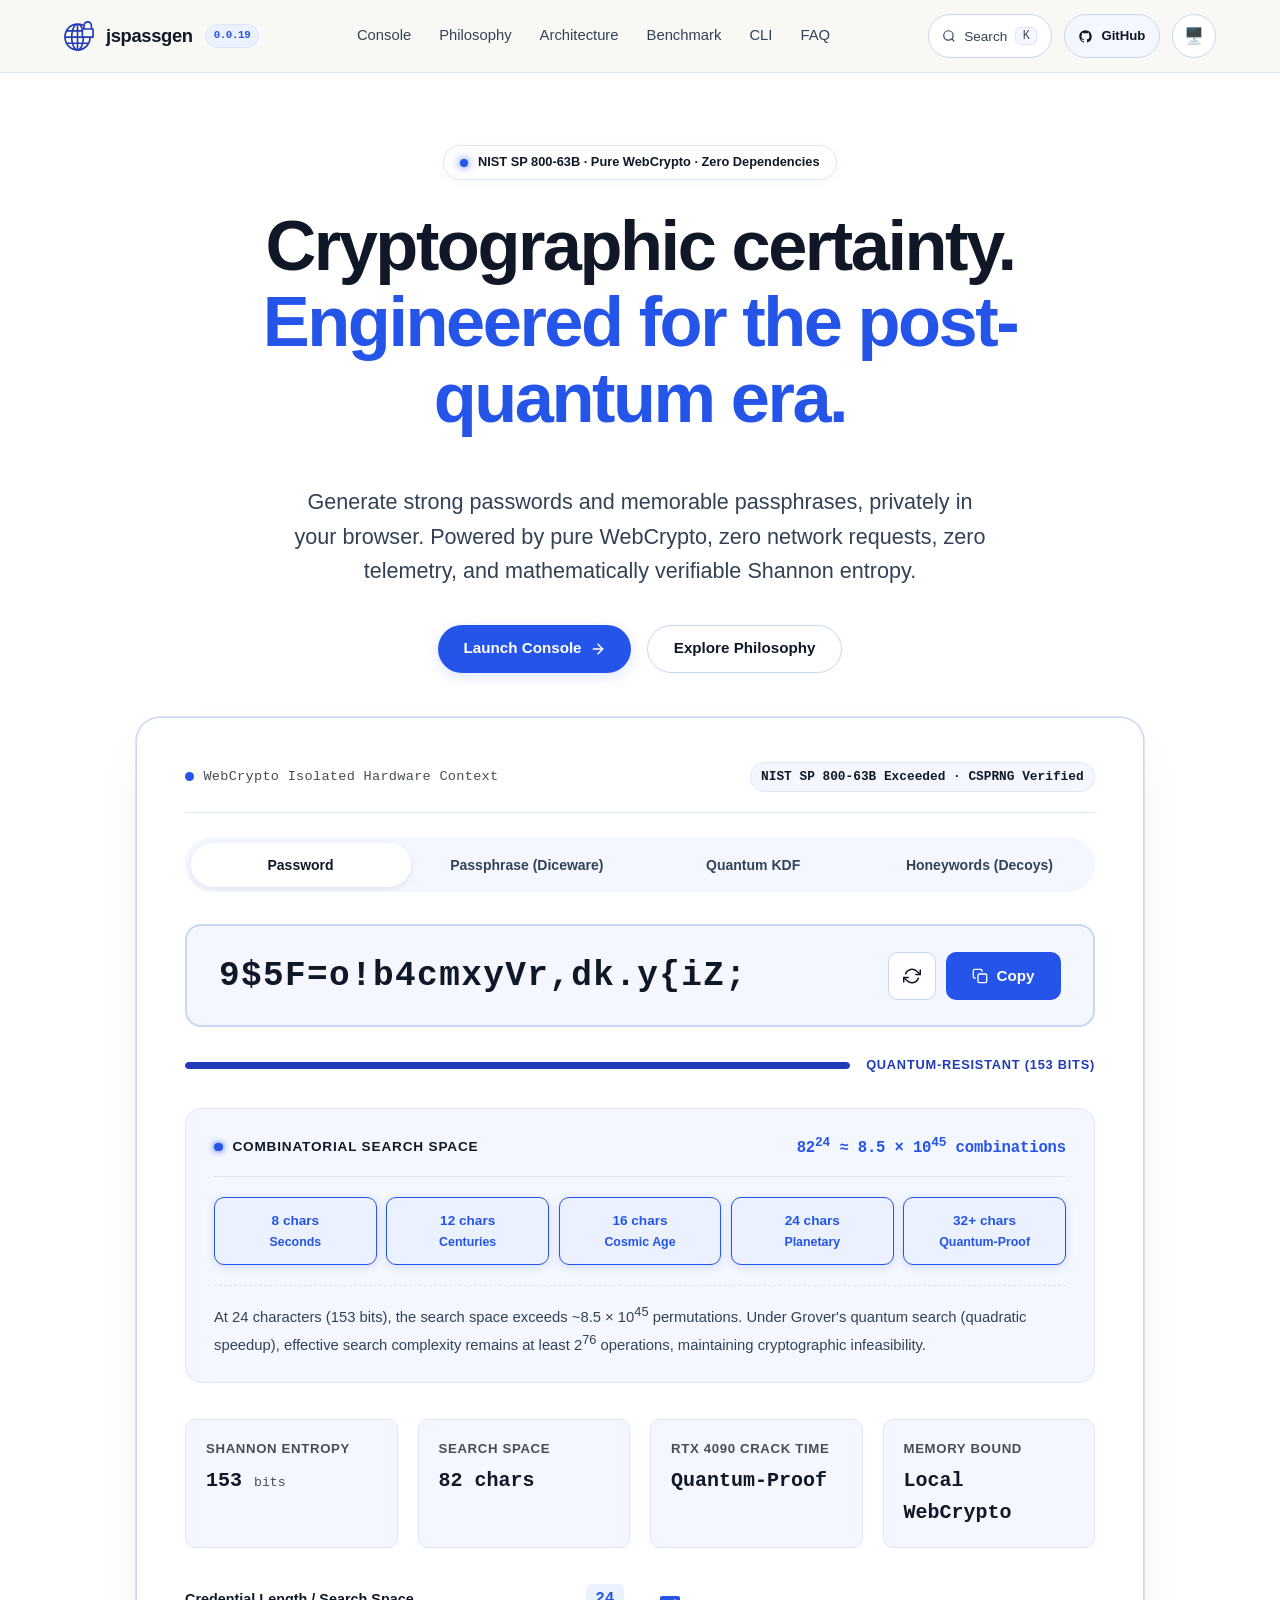
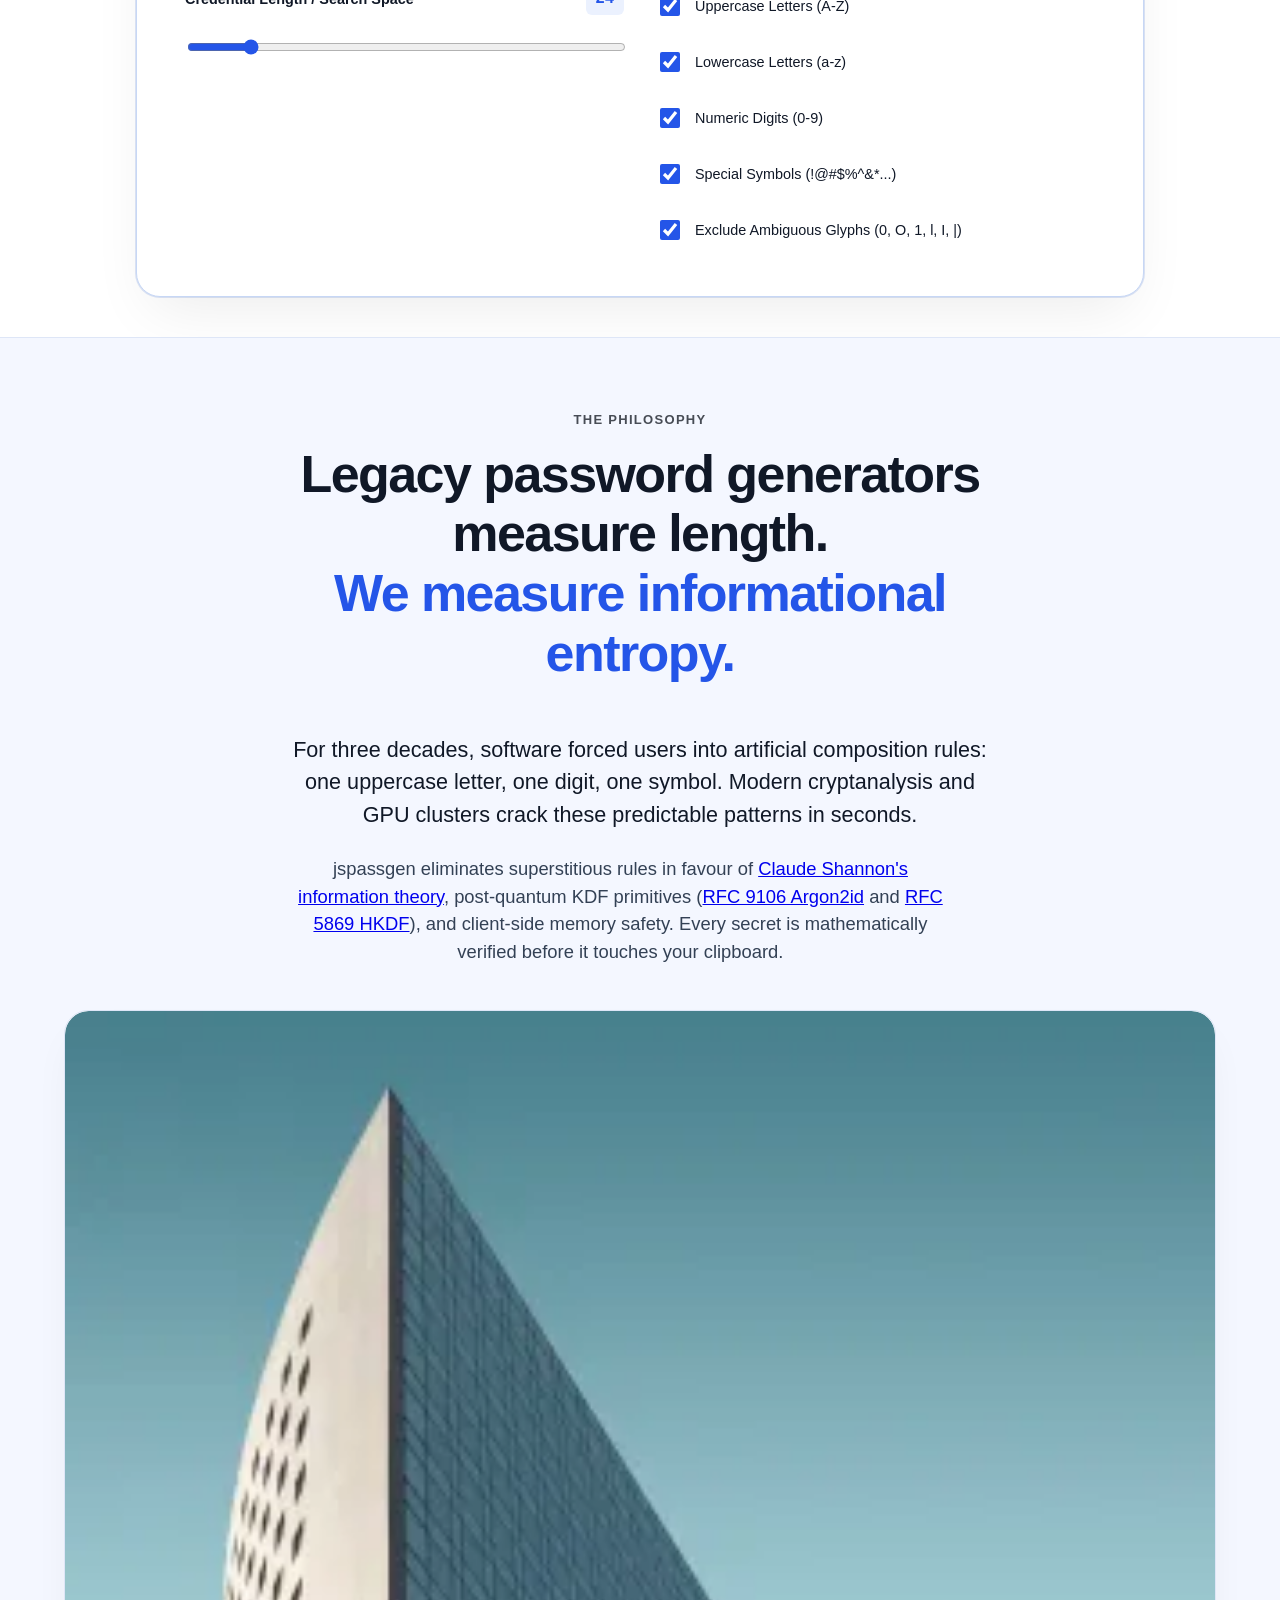
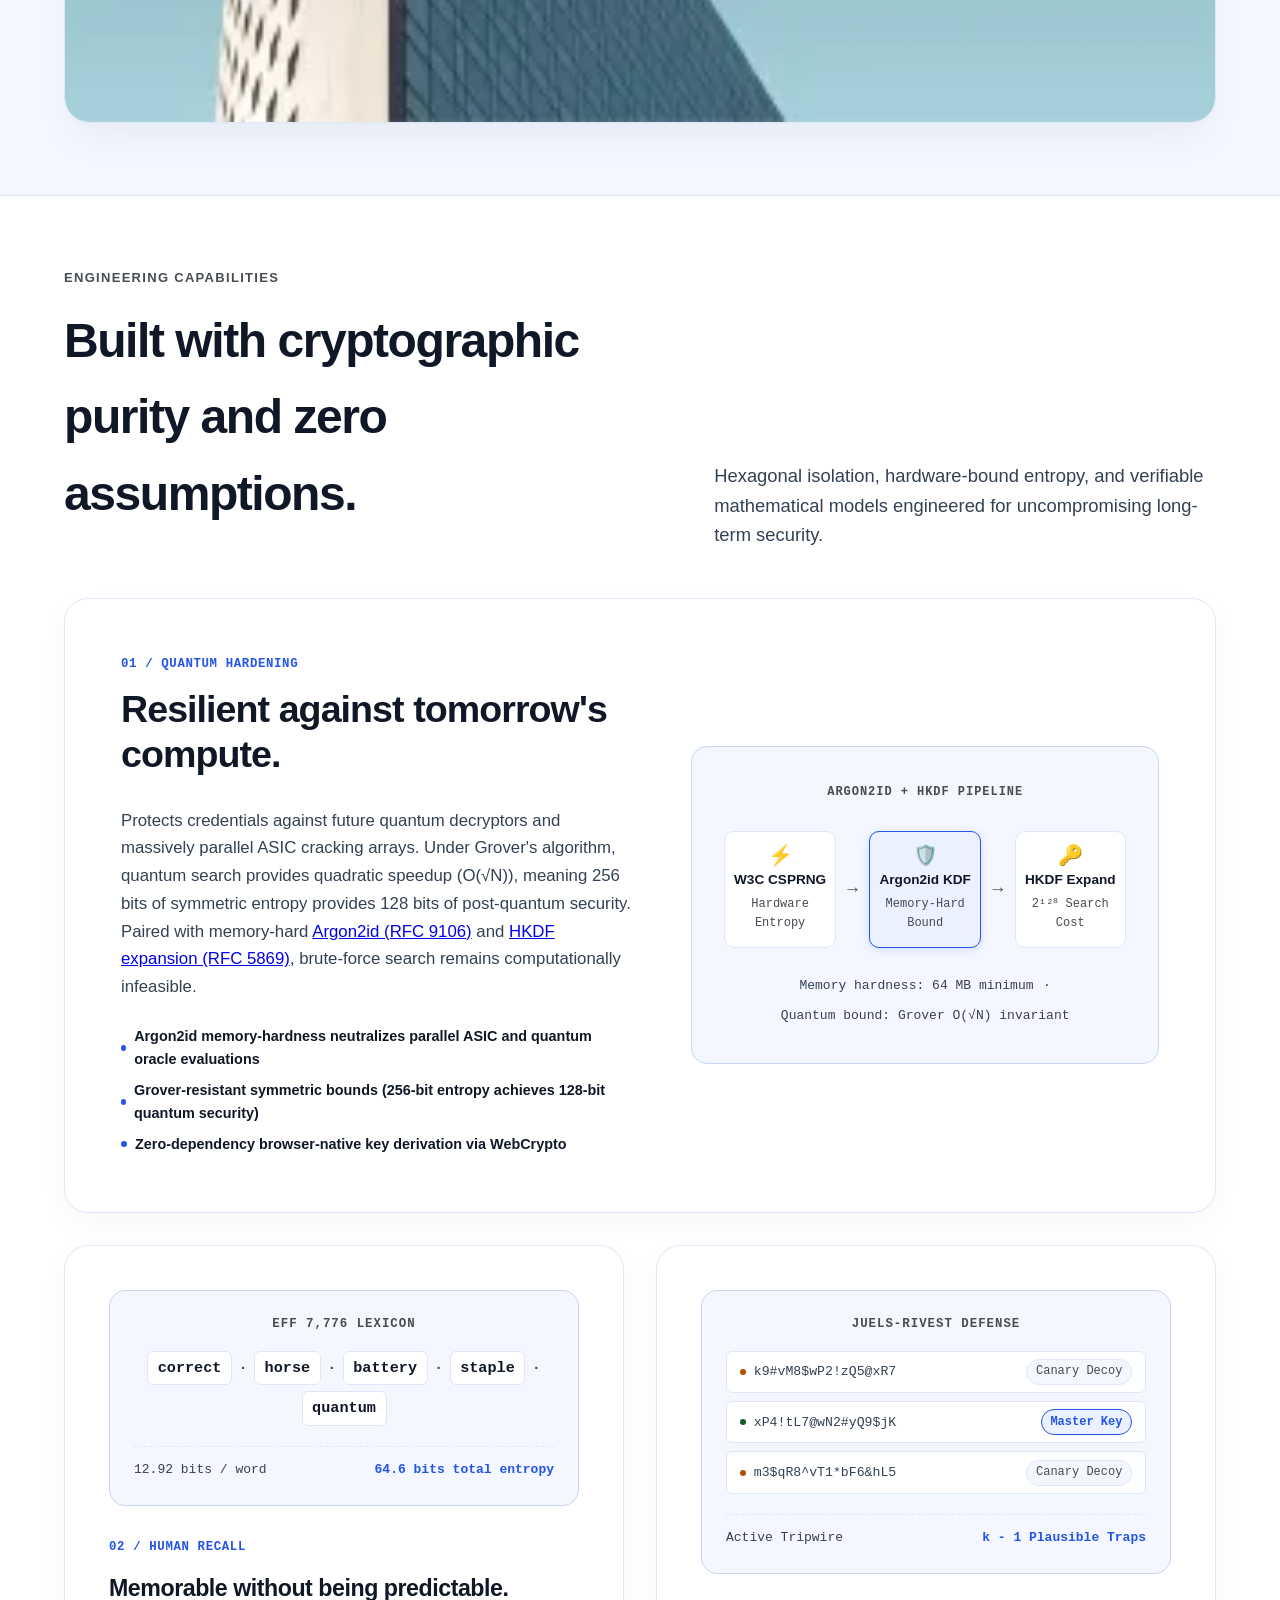
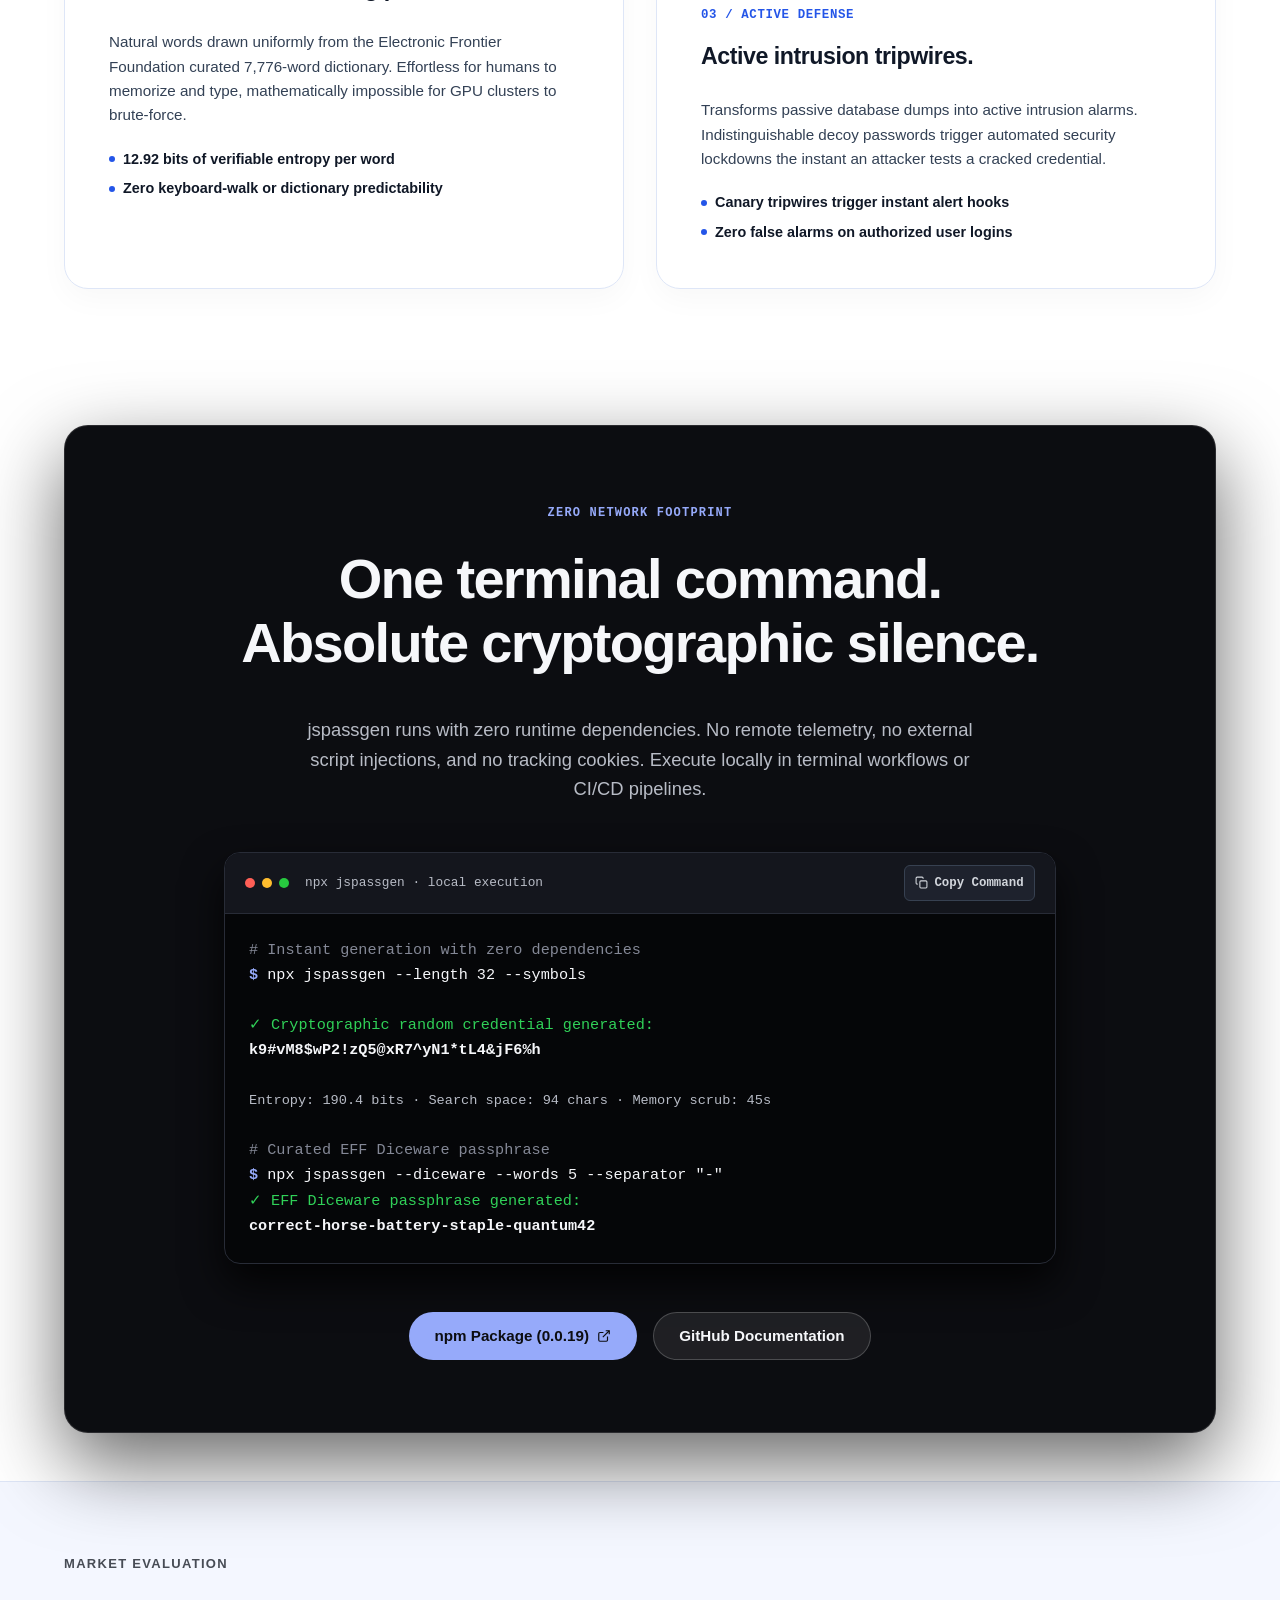
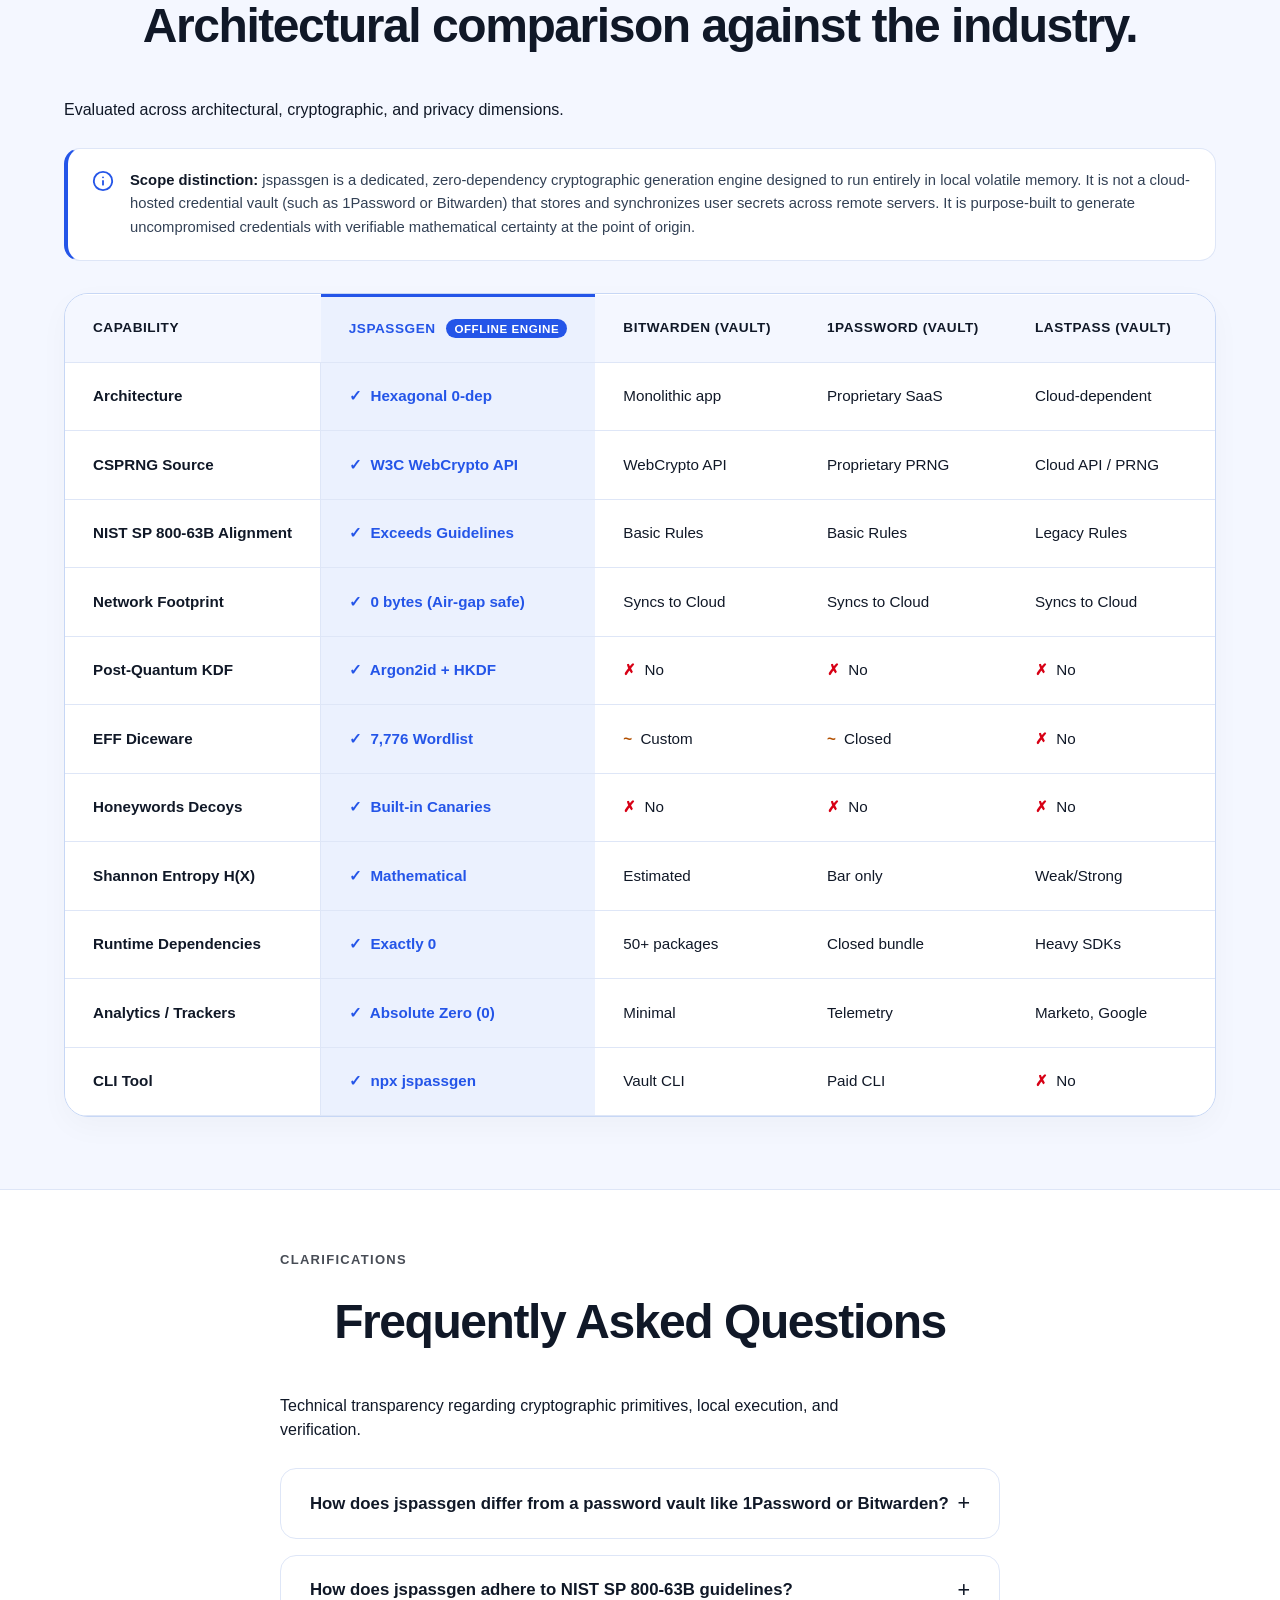
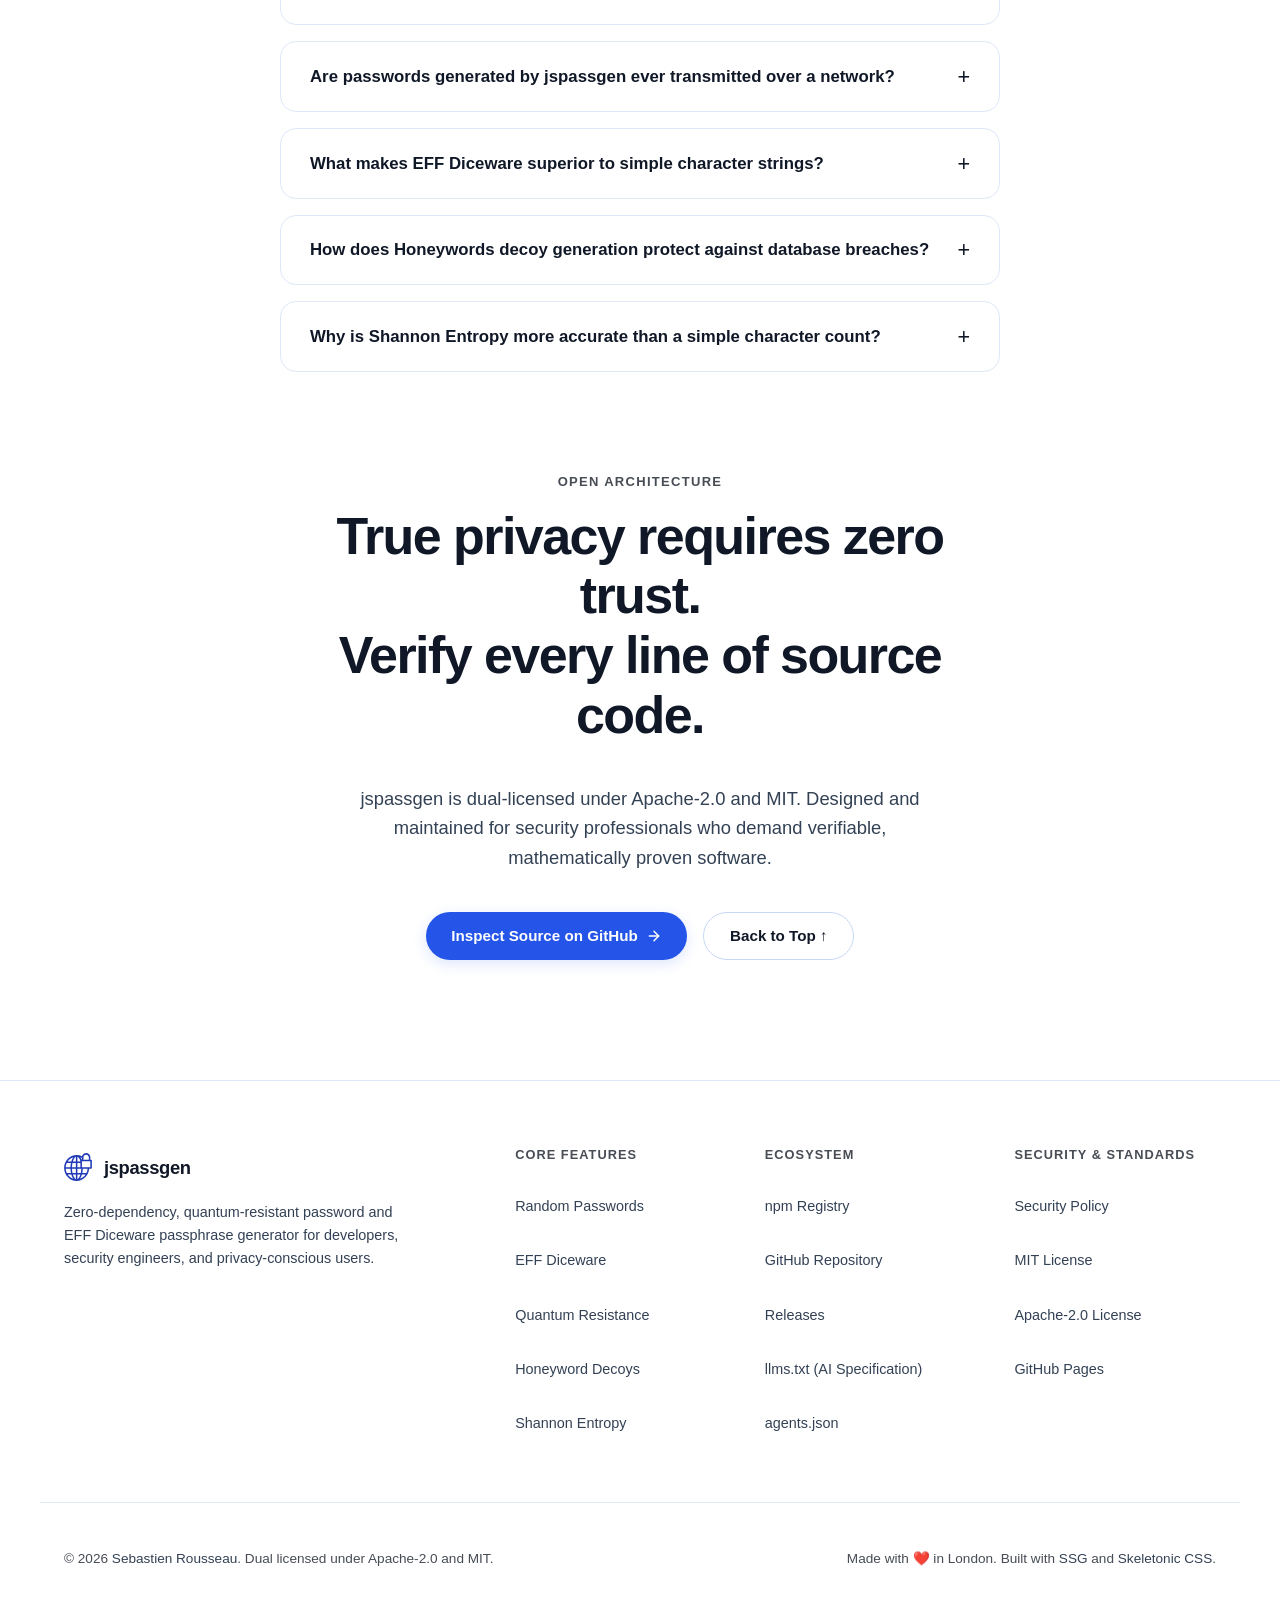
==== commit 9e09fe32: "fix: resolve a11y warnings and update edge csp Eliminate redundant footer anchors by linking directl" ====
--- a/docs/index.html
+++ b/docs/index.html
@@ -1,4 +1,4 @@
-<!DOCTYPE html><html lang="en-GB" class="no-js"><head><meta charset="utf-8" /><meta name="viewport" content="width=device-width, initial-scale=1, viewport-fit=cover" /><title>jspassgen | Quantum-Resistant Password and Passphrase Generator</title><meta name="description" content="Zero-dependency, quantum-resistant password and EFF Diceware passphrase generator with Shannon entropy scoring, honeyword decoys, and client-side WebCrypto security." /><meta name="keywords" content="password generator, diceware passphrase, quantum resistant, argon2id, honeywords, shannon entropy, webcrypto, offline generator, zero dependency, jspassgen" /><meta name="author" content="Sebastien Rousseau" /><meta http-equiv="Content-Security-Policy" content="default-src 'self'; base-uri 'none'; object-src 'none'; script-src 'self'; style-src 'self'; img-src 'self' data:; font-src 'self'; connect-src 'self'; manifest-src 'self'; form-action 'self';" /> <link rel="icon" type="image/svg+xml" href="images/logo.svg" /> <link rel="alternate icon" href="favicon.svg" /> <link rel="manifest" href="manifest.json" /><meta property="og:type" content="website" /><meta property="og:url" content="https://jspassgen.com/" /><meta property="og:title" content="jspassgen | Quantum-Resistant Password and Passphrase Generator" /><meta property="og:description" content="Zero-dependency, quantum-resistant password and EFF Diceware passphrase generator with Shannon entropy scoring, honeyword decoys, and client-side WebCrypto security." /><meta property="og:image" content="https://jspassgen.com/images/pierre-chatel-innocenti-N5RN0JE5kaY-1200.webp" /><meta property="og:image:width" content="1200" /><meta property="og:image:height" content="742" /><meta property="og:image:alt" content="Minimalist architectural facade with precision glass grid and perforated concrete meeting at a sharp geometric prow" /><meta name="twitter:card" content="summary_large_image" /><meta name="twitter:title" content="jspassgen | Quantum-Resistant Password and Passphrase Generator" /><meta name="twitter:description" content="Zero-dependency, quantum-resistant password and EFF Diceware passphrase generator with Shannon entropy scoring, honeyword decoys, and client-side WebCrypto security." /><meta name="twitter:image" content="https://jspassgen.com/images/pierre-chatel-innocenti-N5RN0JE5kaY-1200.webp" /><meta name="twitter:image:alt" content="Minimalist architectural facade with precision glass grid and perforated concrete meeting at a sharp geometric prow" /><script type="application/ld+json">
+<!DOCTYPE html><html lang="en-GB" class="no-js"><head><meta charset="utf-8" /><meta name="viewport" content="width=device-width, initial-scale=1, viewport-fit=cover" /><title>jspassgen | Quantum-Resistant Password and Passphrase Generator</title><meta name="description" content="Zero-dependency, quantum-resistant password and EFF Diceware passphrase generator with Shannon entropy scoring, honeyword decoys, and client-side WebCrypto security." /><meta name="keywords" content="password generator, diceware passphrase, quantum resistant, argon2id, honeywords, shannon entropy, webcrypto, offline generator, zero dependency, jspassgen" /><meta name="author" content="Sebastien Rousseau" /><meta http-equiv="Content-Security-Policy" content="default-src 'self'; base-uri 'none'; object-src 'none'; script-src 'self' https://static.cloudflareinsights.com; script-src-elem 'self' https://static.cloudflareinsights.com; style-src 'self'; img-src 'self' data: https: blob:; font-src 'self' data:; connect-src 'self' https://cloudflareinsights.com; frame-src 'self'; manifest-src 'self'; form-action 'self';" /> <link rel="icon" type="image/svg+xml" href="images/logo.svg" /> <link rel="alternate icon" href="favicon.svg" /> <link rel="manifest" href="manifest.json" /><meta property="og:type" content="website" /><meta property="og:url" content="https://jspassgen.com/" /><meta property="og:title" content="jspassgen | Quantum-Resistant Password and Passphrase Generator" /><meta property="og:description" content="Zero-dependency, quantum-resistant password and EFF Diceware passphrase generator with Shannon entropy scoring, honeyword decoys, and client-side WebCrypto security." /><meta property="og:image" content="https://jspassgen.com/images/pierre-chatel-innocenti-N5RN0JE5kaY-1200.webp" /><meta property="og:image:width" content="1200" /><meta property="og:image:height" content="742" /><meta property="og:image:alt" content="Minimalist architectural facade with precision glass grid and perforated concrete meeting at a sharp geometric prow" /><meta name="twitter:card" content="summary_large_image" /><meta name="twitter:title" content="jspassgen | Quantum-Resistant Password and Passphrase Generator" /><meta name="twitter:description" content="Zero-dependency, quantum-resistant password and EFF Diceware passphrase generator with Shannon entropy scoring, honeyword decoys, and client-side WebCrypto security." /><meta name="twitter:image" content="https://jspassgen.com/images/pierre-chatel-innocenti-N5RN0JE5kaY-1200.webp" /><meta name="twitter:image:alt" content="Minimalist architectural facade with precision glass grid and perforated concrete meeting at a sharp geometric prow" /><script type="application/ld+json">
       {
         "@context": "https://schema.org",
         "@graph": [
@@ -103,14 +103,14 @@
           }
         ]
       }
-    </script><link rel="stylesheet" href="skeletonic.min.e220a00f.css" integrity="sha384-k8yWo8E19/rAtrUhP91WfpEkNUTwFn6lDMDzBr9XgsQVYc2r8wCpdZF5GC1g94UV" crossorigin="anonymous" /> <link rel="stylesheet" href="styles.2c1e33c5.css" integrity="sha384-ff06pc2v69tgMch37fwDks6FlhCL6e1wyuroo9oZoPMrqAbQJCqrIK0O4UW6jcO6" crossorigin="anonymous" /><script src="theme-init.6c357278.js" integrity="sha384-uWBBeJ+N+Qd+0lKPr704gdJv4bnU57IxMmO/UKKAB5eycH+RJwcrDzj9EFa9uyJK" crossorigin="anonymous"></script> <link rel="alternate" type="application/atom+xml" title="Atom Feed" href="https://jspassgen.com/atom.xml"/> <link rel="alternate" type="application/feed+json" title="JSON Feed" href="https://jspassgen.com/feed.json"/> <meta name="robots" content="max-snippet:-1, max-image-preview:large, max-video-preview:-1"> <meta property="og:locale" content="en_GB">
+    </script><link rel="stylesheet" href="skeletonic.min.e220a00f.css" integrity="sha384-k8yWo8E19/rAtrUhP91WfpEkNUTwFn6lDMDzBr9XgsQVYc2r8wCpdZF5GC1g94UV" crossorigin="anonymous" /> <link rel="stylesheet" href="styles.2c1e33c5.css" integrity="sha384-ff06pc2v69tgMch37fwDks6FlhCL6e1wyuroo9oZoPMrqAbQJCqrIK0O4UW6jcO6" crossorigin="anonymous" /><script src="theme-init.6c357278.js" defer integrity="sha384-uWBBeJ+N+Qd+0lKPr704gdJv4bnU57IxMmO/UKKAB5eycH+RJwcrDzj9EFa9uyJK" crossorigin="anonymous"></script> <link rel="alternate" type="application/atom+xml" title="Atom Feed" href="https://jspassgen.com/atom.xml"/> <link rel="alternate" type="application/feed+json" title="JSON Feed" href="https://jspassgen.com/feed.json"/> <meta name="robots" content="max-snippet:-1, max-image-preview:large, max-video-preview:-1"> <meta property="og:locale" content="en_GB">
 <link rel="canonical" href="https://jspassgen.com/"><link rel="stylesheet" href="/_csp/1edcaa9ad9f99b2c.css" integrity="sha384-ybopfOXY6u6y5ksTyfgXyvZ8xJyngmcCVtEqpUpNT0ElhXLWdAE9a/b6Bn1iLPoj" crossorigin="anonymous"><link rel="stylesheet" href="/_csp/12d1ee6c1d02fabf.css" integrity="sha384-CT0wmxR5XSbPwDaxWHSa4rJHefwZuoDDX2Ps6d1tPzTMjwAYs0qgfaIKZ6TOOYX/" crossorigin="anonymous"><link rel="sbom" type="application/vnd.cyclonedx+json" href="/sbom.cdx.json">
 </head><body class="style-jspassgen"><a class="skip-link" href="#main">Skip to main content</a><header class="site-header"><div class="container header-inner"><a class="brand" href="/" aria-label="jspassgen home"> <img src="images/logo.svg" alt="jspassgen logo" class="brand-logo" width="30" height="30" /> <span class="brand-name">jspassgen</span> <span class="brand-badge">0.0.19</span> </a> <button class="nav-toggle" id="navToggle" type="button" aria-expanded="false" aria-controls="navMenu"> <span>Menu</span> <svg viewBox="0 0 24 24" aria-hidden="true" width="20" height="20"><path d="M4 7h16M4 12h16M4 17h16" stroke="currentColor" stroke-width="2" stroke-linecap="round"/></svg> </button><nav class="site-nav" id="navMenu" aria-label="Main Navigation"><a href="/#generator">Console</a> <a href="/#manifesto">Philosophy</a> <a href="/#architecture">Architecture</a> <a href="/#comparison">Benchmark</a> <a href="/#cli">CLI</a> <a href="/#faq">FAQ</a></nav><div class="header-actions"><!-- Search trigger button -->
 <button id="ssg-search-btn" type="button" aria-label="Search">
 <svg viewBox="0 0 24 24"><circle cx="11" cy="11" r="8"/><line x1="21" y1="21" x2="16.65" y2="16.65"/></svg>
 <span>Search</span>
 <kbd>K</kbd>
-</button> <a href="https://github.com/sebastienrousseau/jspassgen" class="btn-header-cli" target="_blank" rel="noopener noreferrer" aria-label="View jspassgen on GitHub"> <svg width="15" height="15" viewBox="0 0 24 24" fill="currentColor" aria-hidden="true"><path d="M12 2C6.477 2 2 6.484 2 12.017c0 4.425 2.865 8.18 6.839 9.504.5.092.682-.217.682-.483 0-.237-.008-.868-.013-1.703-2.782.605-3.369-1.343-3.369-1.343-.454-1.158-1.11-1.466-1.11-1.466-.908-.62.069-.608.069-.608 1.003.07 1.53 1.032 1.53 1.032.892 1.53 2.341 1.088 2.91.832.092-.647.35-1.088.636-1.338-2.22-.253-4.555-1.113-4.555-4.951 0-1.093.39-1.988 1.029-2.688-.103-.253-.446-1.272.098-2.65 0 0 .84-.27 2.75 1.026A9.564 9.564 0 0112 6.844c.85.004 1.705.115 2.504.337 1.909-1.296 2.747-1.027 2.747-1.027.546 1.379.202 2.398.1 2.651.64.7 1.028 1.595 1.028 2.688 0 3.848-2.339 4.695-4.566 4.943.359.309.678.92.678 1.855 0 1.338-.012 2.419-.012 2.747 0 .268.18.58.688.482A10.019 10.019 0 0022 12.017C22 6.484 17.522 2 12 2z"/></svg> <span>GitHub</span> </a> <button class="theme-toggle" id="mode-toggle" type="button" data-label-light="Light" data-label-dark="Dark"> <span class="visually-hidden">Change color theme</span> <span class="visually-hidden" id="mode-state" data-label-system="System">System</span> <span class="theme-icon" aria-hidden="true"></span> </button></div></div></header><main id="main"><div id="liveAnnouncement" class="sr-only" aria-live="polite" aria-atomic="true"></div><section class="hero-section" id="hero"><div class="container hero-container"><div class="hero-eyebrow"><span class="eyebrow-dot"></span> <span class="eyebrow-text">NIST SP 800-63B · Pure WebCrypto · Zero Dependencies</span></div><h1 class="hero-headline"> Cryptographic certainty.<br /><span class="hero-highlight">Engineered for the post-quantum era.</span></h1><p class="hero-lead"> Generate strong passwords and memorable passphrases, privately in your browser. Powered by pure WebCrypto, zero network requests, zero telemetry, and mathematically verifiable Shannon entropy. </p><div class="hero-actions"><a href="#generator" class="btn-primary"> <span>Launch Console</span> <svg width="16" height="16" viewBox="0 0 24 24" fill="none" stroke="currentColor" stroke-width="2.2" stroke-linecap="round" stroke-linejoin="round" aria-hidden="true"><line x1="5" y1="12" x2="19" y2="12"></line><polyline points="12 5 19 12 12 19"></polyline></svg> </a> <a href="#manifesto" class="btn-secondary"> <span>Explore Philosophy</span> </a></div></div><div class="container showcase-container" id="generator"><div class="console-wrapper"><div class="console-chrome"><div class="chrome-status"><span class="status-indicator"></span> <span class="status-text">WebCrypto Isolated Hardware Context</span></div><div class="chrome-badge">NIST SP 800-63B Exceeded · CSPRNG Verified</div></div><div class="generator-tabs" role="tablist" aria-label="Generator Modes"><button class="tab-btn active" role="tab" aria-selected="true" data-mode="random" id="tab-random"> Password </button> <button class="tab-btn" role="tab" aria-selected="false" data-mode="diceware" id="tab-diceware"> Passphrase (Diceware) </button> <button class="tab-btn" role="tab" aria-selected="false" data-mode="quantum" id="tab-quantum"> Quantum KDF </button> <button class="tab-btn" role="tab" aria-selected="false" data-mode="honeywords" id="tab-honeywords"> Honeywords (Decoys) </button></div><div class="password-display-box" role="region" aria-label="Generated Password Output"><div class="password-output" id="passwordOutput" aria-live="polite">Generating...</div><div class="password-actions"><button class="btn-icon" id="btnRefresh" type="button" aria-label="Generate new password" title="Generate New"> <svg width="18" height="18" viewBox="0 0 24 24" fill="none" stroke="currentColor" stroke-width="2" stroke-linecap="round" stroke-linejoin="round" aria-hidden="true"><path d="M23 4v6h-6M1 20v-6h6"/><path d="M3.51 9a9 9 0 0114.85-3.36L23 10M1 14l4.64 4.36A9 9 0 0020.49 15"/></svg> </button> <button class="btn-copy-main" id="btnCopy" type="button" aria-label="Copy generated password to clipboard"> <svg width="16" height="16" viewBox="0 0 24 24" fill="none" stroke="currentColor" stroke-width="2" stroke-linecap="round" stroke-linejoin="round" aria-hidden="true"><rect x="9" y="9" width="13" height="13" rx="2" ry="2"/><path d="M5 15H4a2 2 0 01-2-2V4a2 2 0 012-2h9a2 2 0 012 2v1"/></svg> <span>Copy</span> </button></div></div><div class="strength-bar-container"><div class="strength-bar-track"><div class="strength-bar-fill strength-quantum" id="strengthFill"></div></div><div class="strength-label text-quantum" id="strengthLabel">Quantum-Resistant</div></div><div class="search-space-showcase" id="searchSpaceShowcase" aria-live="polite"><div class="search-space-header"><div class="search-space-title"><span class="pulse-ring" aria-hidden="true"></span> <span>Combinatorial Search Space</span></div><div class="search-space-equation" id="searchSpaceEquation">94<sup>24</sup> ≈ 2.2 × 10<sup>47</sup> combinations</div></div><div class="search-space-visual"><div class="scale-track" role="group" aria-label="Brute-force crack resistance milestones"><div class="scale-segment is-active" data-level="1" id="seg1"><span>8 chars<br><small>Seconds</small></span></div><div class="scale-segment is-active" data-level="2" id="seg2"><span>12 chars<br><small>Centuries</small></span></div><div class="scale-segment is-active" data-level="3" id="seg3"><span>16 chars<br><small>Cosmic Age</small></span></div><div class="scale-segment is-active" data-level="4" id="seg4"><span>24 chars<br><small>Planetary</small></span></div><div class="scale-segment" data-level="5" id="seg5"><span>32+ chars<br><small>Quantum-Proof</small></span></div></div></div><div class="search-space-explainer" id="searchSpaceExplainer"> At 24 characters, the search space reaches 10<sup>47</sup> permutations. An array of 1,000,000 RTX 4090 GPUs attempting 10<sup>15</sup> keys/sec would require more time than the remaining life of the sun to exhaust 50% of the key space. </div></div><dl class="crypto-metrics-grid"><div class="metric-card"><dt>Shannon Entropy</dt><dd id="valEntropy">139 <small>bits</small></dd></div><div class="metric-card"><dt>Search Space</dt><dd id="valPool">94 chars</dd></div><div class="metric-card"><dt>RTX 4090 Crack Time</dt><dd id="valCrackTime">Centuries</dd></div><div class="metric-card"><dt>Memory Bound</dt><dd id="valNist">Local WebCrypto</dd></div></dl><div class="controls-grid"><div class="controls-col"><div class="slider-group"><div class="slider-header"><label for="lengthSlider" id="sliderLabel">Credential Length / Search Space</label> <span class="slider-val" id="lengthVal">24</span></div><input type="range" id="lengthSlider" min="8" max="128" value="24" aria-label="Password length slider" /></div></div><div class="controls-col"><div class="checkbox-group"><label class="checkbox-item"> <input type="checkbox" id="chkUpper" checked /> <span>Uppercase Letters (A-Z)</span> </label> <label class="checkbox-item"> <input type="checkbox" id="chkLower" checked /> <span>Lowercase Letters (a-z)</span> </label> <label class="checkbox-item"> <input type="checkbox" id="chkNumbers" checked /> <span>Numeric Digits (0-9)</span> </label> <label class="checkbox-item"> <input type="checkbox" id="chkSymbols" checked /> <span>Special Symbols (!@#$%^&*...)</span> </label> <label class="checkbox-item"> <input type="checkbox" id="chkAmbiguous" checked /> <span>Exclude Ambiguous Glyphs (0, O, 1, l, I, |)</span> </label></div></div></div><div class="honeywords-preview is-hidden" id="honeywordsBox"><div class="honeywords-header"><svg width="18" height="18" viewBox="0 0 24 24" fill="none" stroke="currentColor" stroke-width="2" aria-hidden="true"><path d="M12 2L2 7l10 5 10-5-10-5zM2 17l10 5 10-5M2 12l10 5 10-5"/></svg><h4>Active Honeywords Decoy Set (<a href="https://doi.org/10.1145/2508859.2516671" target="_blank" rel="external noopener noreferrer">Juels-Rivest Scheme, CCS '13</a>)</h4></div><p class="honeywords-intro"> Store all decoy credentials in your authentication database. If an adversary attempts to authenticate with any canary decoy, an immediate intrusion alarm triggers before the genuine master key is exposed. </p><div class="honeywords-list" id="honeywordsList"></div></div></div></div></section><section class="manifesto-section" id="manifesto"><div class="container narrow"><div class="section-label">THE PHILOSOPHY</div><h2 class="manifesto-heading"> Legacy password generators measure length.<br /><span class="text-accent">We measure informational entropy.</span></h2><div class="manifesto-body"><p class="manifesto-lead"> For three decades, software forced users into artificial composition rules: one uppercase letter, one digit, one symbol. Modern cryptanalysis and GPU clusters crack these predictable patterns in seconds. </p><p> jspassgen eliminates superstitious rules in favour of <a href="https://doi.org/10.1002/j.1538-7305.1948.tb01338.x" target="_blank" rel="external noopener noreferrer">Claude Shannon's information theory</a>, post-quantum KDF primitives (<a href="https://www.rfc-editor.org/rfc/rfc9106.html" target="_blank" rel="external noopener noreferrer">RFC 9106 Argon2id</a> and <a href="https://www.rfc-editor.org/rfc/rfc5869.html" target="_blank" rel="external noopener noreferrer">RFC 5869 HKDF</a>), and client-side memory safety. Every secret is mathematically verified before it touches your clipboard. </p></div></div><div class="container manifesto-media"><figure class="manifesto-figure"><picture> <source media="(min-width: 48rem)" srcset="images/pierre-chatel-innocenti-N5RN0JE5kaY-1200.webp" type="image/webp" width="1200" height="742" /> <source media="(min-width: 36rem)" srcset="images/pierre-chatel-innocenti-N5RN0JE5kaY-640.webp" type="image/webp" width="640" height="396" /> <source srcset="images/pierre-chatel-innocenti-N5RN0JE5kaY-320.webp" type="image/webp" width="320" height="198" /> <img src="images/pierre-chatel-innocenti-N5RN0JE5kaY-1200.webp" alt="Minimalist architectural facade with precision glass grid and perforated concrete meeting at a sharp geometric prow" width="1200" height="742" loading="lazy" decoding="async" class="manifesto-img" /> </picture></figure></div></section><section class="chapters-section" id="architecture"><div class="container"><div class="chapters-header"><div class="chapters-header-left"><div class="section-label">ENGINEERING CAPABILITIES</div><h2 class="section-title text-left">Built with cryptographic purity and zero assumptions.</h2></div><div class="chapters-header-right"><p class="section-lead"> Hexagonal isolation, hardware-bound entropy, and verifiable mathematical models engineered for uncompromising long-term security. </p></div></div><div class="bento-grid"><article class="bento-card bento-hero"><div class="bento-content"><span class="chapter-num">01 / QUANTUM HARDENING</span><h3 class="bento-title">Resilient against tomorrow's compute.</h3><p class="bento-text"> Protects credentials against future quantum decryptors and massively parallel ASIC cracking arrays. Under Grover's algorithm, quantum search provides quadratic speedup (O(√N)), meaning 256 bits of symmetric entropy provides 128 bits of post-quantum security. Paired with memory-hard <a href="https://www.rfc-editor.org/rfc/rfc9106.html" target="_blank" rel="external noopener noreferrer">Argon2id (RFC 9106)</a> and <a href="https://www.rfc-editor.org/rfc/rfc5869.html" target="_blank" rel="external noopener noreferrer">HKDF expansion (RFC 5869)</a>, brute-force search remains computationally infeasible. </p><ul class="chapter-specs"><li>Argon2id memory-hardness neutralizes parallel ASIC and quantum oracle evaluations</li><li>Grover-resistant symmetric bounds (256-bit entropy achieves 128-bit quantum security)</li><li>Zero-dependency browser-native key derivation via WebCrypto</li></ul></div><div class="bento-visual"><div class="schematic-panel"><div class="schematic-badge">ARGON2ID + HKDF PIPELINE</div><div class="pipeline-flow"><div class="pipeline-node"><span class="node-icon">⚡</span> <span class="node-title">W3C CSPRNG</span> <span class="node-sub">Hardware Entropy</span></div><div class="pipeline-arrow" aria-hidden="true">→</div><div class="pipeline-node highlight"><span class="node-icon">🛡️</span> <span class="node-title">Argon2id KDF</span> <span class="node-sub">Memory-Hard Bound</span></div><div class="pipeline-arrow" aria-hidden="true">→</div><div class="pipeline-node"><span class="node-icon">🔑</span> <span class="node-title">HKDF Expand</span> <span class="node-sub">2¹²⁸ Search Cost</span></div></div><div class="schematic-meta"><span>Memory hardness: 64 MB minimum</span> <span>·</span> <span>Quantum bound: Grover O(√N) invariant</span></div></div></div></article><div class="bento-pair"><article class="bento-card bento-sub"><div class="bento-sub-visual"><div class="lexicon-display" aria-label="Sample 5-word Diceware passphrase"><span class="lex-tag">EFF 7,776 LEXICON</span><div class="lex-words"><span class="lex-w">correct</span> <span class="lex-sep">·</span> <span class="lex-w">horse</span> <span class="lex-sep">·</span> <span class="lex-w">battery</span> <span class="lex-sep">·</span> <span class="lex-w">staple</span> <span class="lex-sep">·</span> <span class="lex-w">quantum</span></div><div class="lex-entropy"><span>12.92 bits / word</span> <span class="lex-total">64.6 bits total entropy</span></div></div></div><div class="bento-sub-content"><span class="chapter-num">02 / HUMAN RECALL</span><h3 class="bento-sub-title">Memorable without being predictable.</h3><p class="bento-sub-text"> Natural words drawn uniformly from the Electronic Frontier Foundation curated 7,776-word dictionary. Effortless for humans to memorize and type, mathematically impossible for GPU clusters to brute-force. </p><ul class="chapter-specs compact"><li>12.92 bits of verifiable entropy per word</li><li>Zero keyboard-walk or dictionary predictability</li></ul></div></article><article class="bento-card bento-sub"><div class="bento-sub-visual"><div class="canary-display" aria-label="Honeywords canary decoy architecture"><span class="canary-tag">JUELS-RIVEST DEFENSE</span><div class="canary-list"><div class="canary-row decoy"><span class="canary-dot"></span> <span class="canary-text">k9#vM8$wP2!zQ5@xR7</span> <span class="canary-badge">Canary Decoy</span></div><div class="canary-row real"><span class="canary-dot real"></span> <span class="canary-text">xP4!tL7@wN2#yQ9$jK</span> <span class="canary-badge real">Master Key</span></div><div class="canary-row decoy"><span class="canary-dot"></span> <span class="canary-text">m3$qR8^vT1*bF6&amp;hL5</span> <span class="canary-badge">Canary Decoy</span></div></div><div class="canary-meta"><span>Active Tripwire</span> <span class="canary-status">k - 1 Plausible Traps</span></div></div></div><div class="bento-sub-content"><span class="chapter-num">03 / ACTIVE DEFENSE</span><h3 class="bento-sub-title">Active intrusion tripwires.</h3><p class="bento-sub-text"> Transforms passive database dumps into active intrusion alarms. Indistinguishable decoy passwords trigger automated security lockdowns the instant an attacker tests a cracked credential. </p><ul class="chapter-specs compact"><li>Canary tripwires trigger instant alert hooks</li><li>Zero false alarms on authorized user logins</li></ul></div></article></div></div></div></section><section class="cinematic-section" id="cli"><div class="container"><div class="cinematic-wrapper"><div class="cinematic-backdrop" aria-hidden="true"><picture> <source media="(min-width: 48rem)" srcset="images/pawel-czerwinski-7LoWpCOAn6k-1200.webp" type="image/webp" width="1200" height="742" /> <source srcset="images/pawel-czerwinski-7LoWpCOAn6k-640.webp" type="image/webp" width="640" height="396" /> <img src="images/pawel-czerwinski-7LoWpCOAn6k-1200.webp" alt="Subtle cyan and cobalt geometric glass blades in low light backdrop" width="1200" height="742" loading="lazy" decoding="async" class="cinematic-backdrop-img" /> </picture></div><div class="cinematic-inner"><div class="cinematic-badge">ZERO NETWORK FOOTPRINT</div><h2 class="cinematic-heading"> One terminal command.<br /> Absolute cryptographic silence. </h2><p class="cinematic-lead"> jspassgen runs with zero runtime dependencies. No remote telemetry, no external script injections, and no tracking cookies. Execute locally in terminal workflows or CI/CD pipelines. </p><div class="cinematic-terminal"><div class="terminal-bar"><div class="terminal-dots"><span></span><span></span><span></span></div><div class="terminal-label">npx jspassgen · local execution</div><button type="button" class="btn-terminal-copy" id="btnCopyCli" aria-label="Copy CLI command to clipboard"> <svg width="13" height="13" viewBox="0 0 24 24" fill="none" stroke="currentColor" stroke-width="2" aria-hidden="true"><rect x="9" y="9" width="13" height="13" rx="2" ry="2"></rect><path d="M5 15H4a2 2 0 0 1-2-2V4a2 2 0 0 1 2-2h9a2 2 0 0 1 2 2v1"></path></svg> <span>Copy Command</span> </button></div><div class="terminal-screen"><pre><code><span class="t-comment"># Instant generation with zero dependencies</span>
+</button> <a href="https://github.com/sebastienrousseau/jspassgen" class="btn-header-cli" target="_blank" rel="noopener noreferrer" aria-label="View jspassgen on GitHub"> <svg width="15" height="15" viewBox="0 0 24 24" fill="currentColor" aria-hidden="true"><path d="M12 2C6.477 2 2 6.484 2 12.017c0 4.425 2.865 8.18 6.839 9.504.5.092.682-.217.682-.483 0-.237-.008-.868-.013-1.703-2.782.605-3.369-1.343-3.369-1.343-.454-1.158-1.11-1.466-1.11-1.466-.908-.62.069-.608.069-.608 1.003.07 1.53 1.032 1.53 1.032.892 1.53 2.341 1.088 2.91.832.092-.647.35-1.088.636-1.338-2.22-.253-4.555-1.113-4.555-4.951 0-1.093.39-1.988 1.029-2.688-.103-.253-.446-1.272.098-2.65 0 0 .84-.27 2.75 1.026A9.564 9.564 0 0112 6.844c.85.004 1.705.115 2.504.337 1.909-1.296 2.747-1.027 2.747-1.027.546 1.379.202 2.398.1 2.651.64.7 1.028 1.595 1.028 2.688 0 3.848-2.339 4.695-4.566 4.943.359.309.678.92.678 1.855 0 1.338-.012 2.419-.012 2.747 0 .268.18.58.688.482A10.019 10.019 0 0022 12.017C22 6.484 17.522 2 12 2z"/></svg> <span>GitHub</span> </a> <button class="theme-toggle" id="mode-toggle" type="button" data-label-light="Light" data-label-dark="Dark"> <span class="visually-hidden">Change color theme</span> <span class="visually-hidden" id="mode-state" data-label-system="System">System</span> <span class="theme-icon" aria-hidden="true"></span> </button></div></div></header><main id="main"><div id="liveAnnouncement" class="sr-only" aria-live="polite" aria-atomic="true"></div><section class="hero-section" id="hero"><div class="container hero-container"><div class="hero-eyebrow"><span class="eyebrow-dot"></span> <span class="eyebrow-text">NIST SP 800-63B · Pure WebCrypto · Zero Dependencies</span></div><h1 class="hero-headline"> Cryptographic certainty.<br /><span class="hero-highlight">Engineered for the post-quantum era.</span></h1><p class="hero-lead"> Generate strong passwords and memorable passphrases, privately in your browser. Powered by pure WebCrypto, zero network requests, zero telemetry, and mathematically verifiable Shannon entropy. </p><div class="hero-actions"><a href="#generator" class="btn-primary"> <span>Launch Console</span> <svg width="16" height="16" viewBox="0 0 24 24" fill="none" stroke="currentColor" stroke-width="2.2" stroke-linecap="round" stroke-linejoin="round" aria-hidden="true"><line x1="5" y1="12" x2="19" y2="12"></line><polyline points="12 5 19 12 12 19"></polyline></svg> </a> <a href="#manifesto" class="btn-secondary"> <span>Explore Philosophy</span> </a></div></div><div class="container showcase-container" id="generator"><h2 class="sr-only">Cryptographic Credential Console</h2><div class="console-wrapper"><div class="console-chrome"><div class="chrome-status"><span class="status-indicator"></span> <span class="status-text">WebCrypto Isolated Hardware Context</span></div><div class="chrome-badge">NIST SP 800-63B Exceeded · CSPRNG Verified</div></div><div class="generator-tabs" role="tablist" aria-label="Generator Modes"><button class="tab-btn active" role="tab" aria-selected="true" data-mode="random" id="tab-random"> Password </button> <button class="tab-btn" role="tab" aria-selected="false" data-mode="diceware" id="tab-diceware"> Passphrase (Diceware) </button> <button class="tab-btn" role="tab" aria-selected="false" data-mode="quantum" id="tab-quantum"> Quantum KDF </button> <button class="tab-btn" role="tab" aria-selected="false" data-mode="honeywords" id="tab-honeywords"> Honeywords (Decoys) </button></div><div class="password-display-box" role="region" aria-label="Generated Password Output"><div class="password-output" id="passwordOutput" aria-live="polite">Generating...</div><div class="password-actions"><button class="btn-icon" id="btnRefresh" type="button" aria-label="Generate new password" title="Generate New"> <svg width="18" height="18" viewBox="0 0 24 24" fill="none" stroke="currentColor" stroke-width="2" stroke-linecap="round" stroke-linejoin="round" aria-hidden="true"><path d="M23 4v6h-6M1 20v-6h6"/><path d="M3.51 9a9 9 0 0114.85-3.36L23 10M1 14l4.64 4.36A9 9 0 0020.49 15"/></svg> </button> <button class="btn-copy-main" id="btnCopy" type="button" aria-label="Copy generated password to clipboard"> <svg width="16" height="16" viewBox="0 0 24 24" fill="none" stroke="currentColor" stroke-width="2" stroke-linecap="round" stroke-linejoin="round" aria-hidden="true"><rect x="9" y="9" width="13" height="13" rx="2" ry="2"/><path d="M5 15H4a2 2 0 01-2-2V4a2 2 0 012-2h9a2 2 0 012 2v1"/></svg> <span>Copy</span> </button></div></div><div class="strength-bar-container"><div class="strength-bar-track"><div class="strength-bar-fill strength-quantum" id="strengthFill"></div></div><div class="strength-label text-quantum" id="strengthLabel">Quantum-Resistant</div></div><div class="search-space-showcase" id="searchSpaceShowcase" aria-live="polite"><div class="search-space-header"><div class="search-space-title"><span class="pulse-ring" aria-hidden="true"></span> <span>Combinatorial Search Space</span></div><div class="search-space-equation" id="searchSpaceEquation">94<sup>24</sup> ≈ 2.2 × 10<sup>47</sup> combinations</div></div><div class="search-space-visual"><div class="scale-track" role="group" aria-label="Brute-force crack resistance milestones"><div class="scale-segment is-active" data-level="1" id="seg1"><span>8 chars<br><small>Seconds</small></span></div><div class="scale-segment is-active" data-level="2" id="seg2"><span>12 chars<br><small>Centuries</small></span></div><div class="scale-segment is-active" data-level="3" id="seg3"><span>16 chars<br><small>Cosmic Age</small></span></div><div class="scale-segment is-active" data-level="4" id="seg4"><span>24 chars<br><small>Planetary</small></span></div><div class="scale-segment" data-level="5" id="seg5"><span>32+ chars<br><small>Quantum-Proof</small></span></div></div></div><div class="search-space-explainer" id="searchSpaceExplainer"> At 24 characters, the search space reaches 10<sup>47</sup> permutations. An array of 1,000,000 RTX 4090 GPUs attempting 10<sup>15</sup> keys/sec would require more time than the remaining life of the sun to exhaust 50% of the key space. </div></div><dl class="crypto-metrics-grid"><div class="metric-card"><dt>Shannon Entropy</dt><dd id="valEntropy">139 <small>bits</small></dd></div><div class="metric-card"><dt>Search Space</dt><dd id="valPool">94 chars</dd></div><div class="metric-card"><dt>RTX 4090 Crack Time</dt><dd id="valCrackTime">Centuries</dd></div><div class="metric-card"><dt>Memory Bound</dt><dd id="valNist">Local WebCrypto</dd></div></dl><div class="controls-grid"><div class="controls-col"><div class="slider-group"><div class="slider-header"><label for="lengthSlider" id="sliderLabel">Credential Length / Search Space</label> <span class="slider-val" id="lengthVal">24</span></div><input type="range" id="lengthSlider" min="8" max="128" value="24" aria-label="Password length slider" /></div></div><div class="controls-col"><div class="checkbox-group"><label class="checkbox-item" for="chkUpper"> <input type="checkbox" id="chkUpper" checked aria-label="Uppercase Letters (A-Z)" /> <span>Uppercase Letters (A-Z)</span> </label> <label class="checkbox-item" for="chkLower"> <input type="checkbox" id="chkLower" checked aria-label="Lowercase Letters (a-z)" /> <span>Lowercase Letters (a-z)</span> </label> <label class="checkbox-item" for="chkNumbers"> <input type="checkbox" id="chkNumbers" checked aria-label="Numeric Digits (0-9)" /> <span>Numeric Digits (0-9)</span> </label> <label class="checkbox-item" for="chkSymbols"> <input type="checkbox" id="chkSymbols" checked aria-label="Special Symbols (!@#$%^&*...)" /> <span>Special Symbols (!@#$%^&*...)</span> </label> <label class="checkbox-item" for="chkAmbiguous"> <input type="checkbox" id="chkAmbiguous" checked aria-label="Exclude Ambiguous Glyphs (0, O, 1, l, I, |)" /> <span>Exclude Ambiguous Glyphs (0, O, 1, l, I, |)</span> </label></div></div></div><div class="honeywords-preview is-hidden" id="honeywordsBox"><div class="honeywords-header"><svg width="18" height="18" viewBox="0 0 24 24" fill="none" stroke="currentColor" stroke-width="2" aria-hidden="true"><path d="M12 2L2 7l10 5 10-5-10-5zM2 17l10 5 10-5M2 12l10 5 10-5"/></svg><h3 class="honeywords-title">Active Honeywords Decoy Set (<a href="https://doi.org/10.1145/2508859.2516671" target="_blank" rel="external noopener noreferrer">Juels-Rivest Scheme, CCS '13</a>)</h3></div><p class="honeywords-intro"> Store all decoy credentials in your authentication database. If an adversary attempts to authenticate with any canary decoy, an immediate intrusion alarm triggers before the genuine master key is exposed. </p><div class="honeywords-list" id="honeywordsList"></div></div></div></div></section><section class="manifesto-section" id="manifesto"><div class="container narrow"><div class="section-label">THE PHILOSOPHY</div><h2 class="manifesto-heading"> Legacy password generators measure length.<br /><span class="text-accent">We measure informational entropy.</span></h2><div class="manifesto-body"><p class="manifesto-lead"> For three decades, software forced users into artificial composition rules: one uppercase letter, one digit, one symbol. Modern cryptanalysis and GPU clusters crack these predictable patterns in seconds. </p><p> jspassgen eliminates superstitious rules in favour of <a href="https://doi.org/10.1002/j.1538-7305.1948.tb01338.x" target="_blank" rel="external noopener noreferrer">Claude Shannon's information theory</a>, post-quantum KDF primitives (<a href="https://www.rfc-editor.org/rfc/rfc9106.html" target="_blank" rel="external noopener noreferrer">RFC 9106 Argon2id</a> and <a href="https://www.rfc-editor.org/rfc/rfc5869.html" target="_blank" rel="external noopener noreferrer">RFC 5869 HKDF</a>), and client-side memory safety. Every secret is mathematically verified before it touches your clipboard. </p></div></div><div class="container manifesto-media"><figure class="manifesto-figure"><picture> <source media="(min-width: 48rem)" srcset="images/pierre-chatel-innocenti-N5RN0JE5kaY-1200.webp" type="image/webp" width="1200" height="742" /> <source media="(min-width: 36rem)" srcset="images/pierre-chatel-innocenti-N5RN0JE5kaY-640.webp" type="image/webp" width="640" height="396" /> <source srcset="images/pierre-chatel-innocenti-N5RN0JE5kaY-320.webp" type="image/webp" width="320" height="198" /> <img src="images/pierre-chatel-innocenti-N5RN0JE5kaY-1200.webp" alt="Minimalist architectural facade with precision glass grid and perforated concrete meeting at a sharp geometric prow" width="1200" height="742" loading="lazy" decoding="async" class="manifesto-img" /> </picture></figure></div></section><section class="chapters-section" id="architecture"><div class="container"><div class="chapters-header"><div class="chapters-header-left"><div class="section-label">ENGINEERING CAPABILITIES</div><h2 class="section-title text-left">Built with cryptographic purity and zero assumptions.</h2></div><div class="chapters-header-right"><p class="section-lead"> Hexagonal isolation, hardware-bound entropy, and verifiable mathematical models engineered for uncompromising long-term security. </p></div></div><div class="bento-grid"><article class="bento-card bento-hero"><div class="bento-content"><span class="chapter-num">01 / QUANTUM HARDENING</span><h3 class="bento-title">Resilient against tomorrow's compute.</h3><p class="bento-text"> Protects credentials against future quantum decryptors and massively parallel ASIC cracking arrays. Under Grover's algorithm, quantum search provides quadratic speedup (O(√N)), meaning 256 bits of symmetric entropy provides 128 bits of post-quantum security. Paired with memory-hard <a href="https://www.rfc-editor.org/rfc/rfc9106.html" target="_blank" rel="external noopener noreferrer">Argon2id (RFC 9106)</a> and <a href="https://www.rfc-editor.org/rfc/rfc5869.html" target="_blank" rel="external noopener noreferrer">HKDF expansion (RFC 5869)</a>, brute-force search remains computationally infeasible. </p><ul class="chapter-specs"><li>Argon2id memory-hardness neutralizes parallel ASIC and quantum oracle evaluations</li><li>Grover-resistant symmetric bounds (256-bit entropy achieves 128-bit quantum security)</li><li>Zero-dependency browser-native key derivation via WebCrypto</li></ul></div><div class="bento-visual"><div class="schematic-panel"><div class="schematic-badge">ARGON2ID + HKDF PIPELINE</div><div class="pipeline-flow"><div class="pipeline-node"><span class="node-icon">⚡</span> <span class="node-title">W3C CSPRNG</span> <span class="node-sub">Hardware Entropy</span></div><div class="pipeline-arrow" aria-hidden="true">→</div><div class="pipeline-node highlight"><span class="node-icon">🛡️</span> <span class="node-title">Argon2id KDF</span> <span class="node-sub">Memory-Hard Bound</span></div><div class="pipeline-arrow" aria-hidden="true">→</div><div class="pipeline-node"><span class="node-icon">🔑</span> <span class="node-title">HKDF Expand</span> <span class="node-sub">2¹²⁸ Search Cost</span></div></div><div class="schematic-meta"><span>Memory hardness: 64 MB minimum</span> <span>·</span> <span>Quantum bound: Grover O(√N) invariant</span></div></div></div></article><div class="bento-pair"><article class="bento-card bento-sub"><div class="bento-sub-visual"><div class="lexicon-display" aria-label="Sample 5-word Diceware passphrase"><span class="lex-tag">EFF 7,776 LEXICON</span><div class="lex-words"><span class="lex-w">correct</span> <span class="lex-sep">·</span> <span class="lex-w">horse</span> <span class="lex-sep">·</span> <span class="lex-w">battery</span> <span class="lex-sep">·</span> <span class="lex-w">staple</span> <span class="lex-sep">·</span> <span class="lex-w">quantum</span></div><div class="lex-entropy"><span>12.92 bits / word</span> <span class="lex-total">64.6 bits total entropy</span></div></div></div><div class="bento-sub-content"><span class="chapter-num">02 / HUMAN RECALL</span><h3 class="bento-sub-title">Memorable without being predictable.</h3><p class="bento-sub-text"> Natural words drawn uniformly from the Electronic Frontier Foundation curated 7,776-word dictionary. Effortless for humans to memorize and type, mathematically impossible for GPU clusters to brute-force. </p><ul class="chapter-specs compact"><li>12.92 bits of verifiable entropy per word</li><li>Zero keyboard-walk or dictionary predictability</li></ul></div></article><article class="bento-card bento-sub"><div class="bento-sub-visual"><div class="canary-display" aria-label="Honeywords canary decoy architecture"><span class="canary-tag">JUELS-RIVEST DEFENSE</span><div class="canary-list"><div class="canary-row decoy"><span class="canary-dot"></span> <span class="canary-text">k9#vM8$wP2!zQ5@xR7</span> <span class="canary-badge">Canary Decoy</span></div><div class="canary-row real"><span class="canary-dot real"></span> <span class="canary-text">xP4!tL7@wN2#yQ9$jK</span> <span class="canary-badge real">Master Key</span></div><div class="canary-row decoy"><span class="canary-dot"></span> <span class="canary-text">m3$qR8^vT1*bF6&amp;hL5</span> <span class="canary-badge">Canary Decoy</span></div></div><div class="canary-meta"><span>Active Tripwire</span> <span class="canary-status">k - 1 Plausible Traps</span></div></div></div><div class="bento-sub-content"><span class="chapter-num">03 / ACTIVE DEFENSE</span><h3 class="bento-sub-title">Active intrusion tripwires.</h3><p class="bento-sub-text"> Transforms passive database dumps into active intrusion alarms. Indistinguishable decoy passwords trigger automated security lockdowns the instant an attacker tests a cracked credential. </p><ul class="chapter-specs compact"><li>Canary tripwires trigger instant alert hooks</li><li>Zero false alarms on authorized user logins</li></ul></div></article></div></div></div></section><section class="cinematic-section" id="cli"><div class="container"><div class="cinematic-wrapper"><div class="cinematic-backdrop" aria-hidden="true"><picture> <source media="(min-width: 48rem)" srcset="images/pawel-czerwinski-7LoWpCOAn6k-1200.webp" type="image/webp" width="1200" height="742" /> <source srcset="images/pawel-czerwinski-7LoWpCOAn6k-640.webp" type="image/webp" width="640" height="396" /> <img src="images/pawel-czerwinski-7LoWpCOAn6k-1200.webp" alt="Subtle cyan and cobalt geometric glass blades in low light backdrop" width="1200" height="742" loading="lazy" decoding="async" class="cinematic-backdrop-img" /> </picture></div><div class="cinematic-inner"><div class="cinematic-badge">ZERO NETWORK FOOTPRINT</div><h2 class="cinematic-heading"> One terminal command.<br /> Absolute cryptographic silence. </h2><p class="cinematic-lead"> jspassgen runs with zero runtime dependencies. No remote telemetry, no external script injections, and no tracking cookies. Execute locally in terminal workflows or CI/CD pipelines. </p><div class="cinematic-terminal"><div class="terminal-bar"><div class="terminal-dots"><span></span><span></span><span></span></div><div class="terminal-label">npx jspassgen · local execution</div><button type="button" class="btn-terminal-copy" id="btnCopyCli" aria-label="Copy CLI command to clipboard"> <svg width="13" height="13" viewBox="0 0 24 24" fill="none" stroke="currentColor" stroke-width="2" aria-hidden="true"><rect x="9" y="9" width="13" height="13" rx="2" ry="2"></rect><path d="M5 15H4a2 2 0 0 1-2-2V4a2 2 0 0 1 2-2h9a2 2 0 0 1 2 2v1"></path></svg> <span>Copy Command</span> </button></div><div class="terminal-screen"><pre><code><span class="t-comment"># Instant generation with zero dependencies</span>
 <span class="t-prompt">$</span> npx jspassgen --length 32 --symbols
 
 <span class="t-success">✓ Cryptographic random credential generated:</span>
@@ -121,7 +121,7 @@
 <span class="t-comment"># Curated EFF Diceware passphrase</span>
 <span class="t-prompt">$</span> npx jspassgen --diceware --words 5 --separator "-"
 <span class="t-success">✓ EFF Diceware passphrase generated:</span>
-<span class="t-highlight">correct-horse-battery-staple-quantum42</span></code></pre></div></div><div class="cinematic-actions"><a href="https://www.npmjs.com/package/jspassgen" class="btn-cinematic-primary" target="_blank" rel="noopener noreferrer"> <span>npm Package (0.0.19)</span> <svg width="14" height="14" viewBox="0 0 24 24" fill="none" stroke="currentColor" stroke-width="2" aria-hidden="true"><path d="M18 13v6a2 2 0 0 1-2 2H5a2 2 0 0 1-2-2V8a2 2 0 0 1 2-2h6"></path><polyline points="15 3 21 3 21 9"></polyline><line x1="10" y1="14" x2="21" y2="3"></line></svg> </a> <a href="https://github.com/sebastienrousseau/jspassgen" class="btn-cinematic-secondary" target="_blank" rel="noopener noreferrer"> <span>GitHub Documentation</span> </a></div></div></div></div></section><section class="comparison-section" id="comparison"><div class="container"><div class="section-label">MARKET EVALUATION</div><h2 class="section-title">Architectural comparison against the industry.</h2><p class="section-subtitle"> Evaluated across architectural, cryptographic, and privacy dimensions. </p><div class="scope-note"><div class="scope-note-icon" aria-hidden="true"><svg width="22" height="22" viewBox="0 0 24 24" fill="none" stroke="currentColor" stroke-width="2" stroke-linecap="round" stroke-linejoin="round"><circle cx="12" cy="12" r="10"/><line x1="12" y1="16" x2="12" y2="12"/><line x1="12" y1="8" x2="12.01" y2="8"/></svg></div><div class="scope-note-content"><strong>Scope distinction:</strong> jspassgen is a dedicated, zero-dependency cryptographic generation engine designed to run entirely in local volatile memory. It is not a cloud-hosted credential vault (such as 1Password or Bitwarden) that stores and synchronizes user secrets across remote servers. It is purpose-built to generate uncompromised credentials with verifiable mathematical certainty at the point of origin. </div></div><div class="mobile-competitor-selector" id="mobileCompetitorSelector"><label for="competitorSelect" class="selector-label">Compare against:</label><div class="select-wrapper"><select id="competitorSelect" class="competitor-select" aria-label="Select competitor to compare against jspassgen"><option value="bitwarden" selected>Bitwarden (Vault)</option><option value="onepassword">1Password (Vault)</option><option value="lastpass">LastPass (Vault)</option><option value="keepassxc">KeePassXC (Local Vault)</option></select><div class="select-arrow" aria-hidden="true"><svg width="12" height="12" viewBox="0 0 24 24" fill="none" stroke="currentColor" stroke-width="2.5"><polyline points="6 9 12 15 18 9"/></svg></div></div></div><div class="table-container"><div class="table-wrap ssg-table-scroll" role="region" aria-label="Table, scrollable horizontally" tabindex="0"><table class="benchmark-table show-bitwarden" id="benchmarkTable" aria-label="Feature Comparison Table"><thead><tr><th scope="col" class="th-feature">Capability</th><th scope="col" class="th-jspassgen">jspassgen <span class="badge-accent">Offline Engine</span></th><th scope="col" class="th-competitor col-bitwarden" data-competitor="bitwarden">Bitwarden (Vault)</th><th scope="col" class="th-competitor col-onepassword" data-competitor="onepassword">1Password (Vault)</th><th scope="col" class="th-competitor col-lastpass" data-competitor="lastpass">LastPass (Vault)</th><th scope="col" class="th-competitor col-keepassxc" data-competitor="keepassxc">KeePassXC (Local Vault)</th></tr></thead><tbody><tr><th scope="row">Architecture</th><td class="td-highlight"><span class="check-icon" aria-hidden="true">✓</span> Hexagonal 0-dep</td><td class="col-bitwarden" data-competitor="bitwarden">Monolithic app</td><td class="col-onepassword" data-competitor="onepassword">Proprietary SaaS</td><td class="col-lastpass" data-competitor="lastpass">Cloud-dependent</td><td class="col-keepassxc" data-competitor="keepassxc">Desktop app</td></tr><tr><th scope="row">CSPRNG Source</th><td class="td-highlight"><span class="check-icon" aria-hidden="true">✓</span> W3C WebCrypto API</td><td class="col-bitwarden" data-competitor="bitwarden">WebCrypto API</td><td class="col-onepassword" data-competitor="onepassword">Proprietary PRNG</td><td class="col-lastpass" data-competitor="lastpass">Cloud API / PRNG</td><td class="col-keepassxc" data-competitor="keepassxc">OS Kernel Entropy</td></tr><tr><th scope="row">NIST SP 800-63B Alignment</th><td class="td-highlight"><span class="check-icon" aria-hidden="true">✓</span> Exceeds Guidelines</td><td class="col-bitwarden" data-competitor="bitwarden">Basic Rules</td><td class="col-onepassword" data-competitor="onepassword">Basic Rules</td><td class="col-lastpass" data-competitor="lastpass">Legacy Rules</td><td class="col-keepassxc" data-competitor="keepassxc">Compliant</td></tr><tr><th scope="row">Network Footprint</th><td class="td-highlight"><span class="check-icon" aria-hidden="true">✓</span> 0 bytes (Air-gap safe)</td><td class="col-bitwarden" data-competitor="bitwarden">Syncs to Cloud</td><td class="col-onepassword" data-competitor="onepassword">Syncs to Cloud</td><td class="col-lastpass" data-competitor="lastpass">Syncs to Cloud</td><td class="col-keepassxc" data-competitor="keepassxc"><span class="check-icon" aria-hidden="true">✓</span> Offline Safe</td></tr><tr><th scope="row">Post-Quantum KDF</th><td class="td-highlight"><span class="check-icon" aria-hidden="true">✓</span> Argon2id + HKDF</td><td class="col-bitwarden" data-competitor="bitwarden"><span class="cross-icon" aria-hidden="true">✗</span> No</td><td class="col-onepassword" data-competitor="onepassword"><span class="cross-icon" aria-hidden="true">✗</span> No</td><td class="col-lastpass" data-competitor="lastpass"><span class="cross-icon" aria-hidden="true">✗</span> No</td><td class="col-keepassxc" data-competitor="keepassxc">Argon2id (Vault only)</td></tr><tr><th scope="row">EFF Diceware</th><td class="td-highlight"><span class="check-icon" aria-hidden="true">✓</span> 7,776 Wordlist</td><td class="col-bitwarden" data-competitor="bitwarden"><span class="warn-icon" aria-hidden="true">~</span> Custom</td><td class="col-onepassword" data-competitor="onepassword"><span class="warn-icon" aria-hidden="true">~</span> Closed</td><td class="col-lastpass" data-competitor="lastpass"><span class="cross-icon" aria-hidden="true">✗</span> No</td><td class="col-keepassxc" data-competitor="keepassxc"><span class="check-icon" aria-hidden="true">✓</span> Supported</td></tr><tr><th scope="row">Honeywords Decoys</th><td class="td-highlight"><span class="check-icon" aria-hidden="true">✓</span> Built-in Canaries</td><td class="col-bitwarden" data-competitor="bitwarden"><span class="cross-icon" aria-hidden="true">✗</span> No</td><td class="col-onepassword" data-competitor="onepassword"><span class="cross-icon" aria-hidden="true">✗</span> No</td><td class="col-lastpass" data-competitor="lastpass"><span class="cross-icon" aria-hidden="true">✗</span> No</td><td class="col-keepassxc" data-competitor="keepassxc"><span class="cross-icon" aria-hidden="true">✗</span> No</td></tr><tr><th scope="row">Shannon Entropy H(X)</th><td class="td-highlight"><span class="check-icon" aria-hidden="true">✓</span> Mathematical</td><td class="col-bitwarden" data-competitor="bitwarden">Estimated</td><td class="col-onepassword" data-competitor="onepassword">Bar only</td><td class="col-lastpass" data-competitor="lastpass">Weak/Strong</td><td class="col-keepassxc" data-competitor="keepassxc">Estimated</td></tr><tr><th scope="row">Runtime Dependencies</th><td class="td-highlight"><span class="check-icon" aria-hidden="true">✓</span> Exactly 0</td><td class="col-bitwarden" data-competitor="bitwarden">50+ packages</td><td class="col-onepassword" data-competitor="onepassword">Closed bundle</td><td class="col-lastpass" data-competitor="lastpass">Heavy SDKs</td><td class="col-keepassxc" data-competitor="keepassxc">C++ compiled</td></tr><tr><th scope="row">Analytics / Trackers</th><td class="td-highlight"><span class="check-icon" aria-hidden="true">✓</span> Absolute Zero (0)</td><td class="col-bitwarden" data-competitor="bitwarden">Minimal</td><td class="col-onepassword" data-competitor="onepassword">Telemetry</td><td class="col-lastpass" data-competitor="lastpass">Marketo, Google</td><td class="col-keepassxc" data-competitor="keepassxc"><span class="check-icon" aria-hidden="true">✓</span> Zero</td></tr><tr><th scope="row">CLI Tool</th><td class="td-highlight"><span class="check-icon" aria-hidden="true">✓</span> npx jspassgen</td><td class="col-bitwarden" data-competitor="bitwarden">Vault CLI</td><td class="col-onepassword" data-competitor="onepassword">Paid CLI</td><td class="col-lastpass" data-competitor="lastpass"><span class="cross-icon" aria-hidden="true">✗</span> No</td><td class="col-keepassxc" data-competitor="keepassxc">keepassxc-cli</td></tr></tbody></table></div></div></div></section><section class="faq-section" id="faq"><div class="container narrow"><div class="section-label">CLARIFICATIONS</div><h2 class="section-title">Frequently Asked Questions</h2><p class="section-subtitle"> Technical transparency regarding cryptographic primitives, local execution, and verification. </p><div class="faq-accordion"><div class="faq-item"><button class="faq-question" type="button" aria-expanded="false"> <span>How does jspassgen differ from a password vault like 1Password or Bitwarden?</span> <span class="faq-indicator" aria-hidden="true">+</span> </button><div class="faq-answer"><p> jspassgen is an isolated cryptographic generation tool, not a remote storage vault. Cloud vaults store, synchronize, and auto-fill your credentials across devices, requiring ongoing trust in third-party servers. jspassgen focuses exclusively on generating mathematically uncompromised passwords, Diceware passphrases, and decoy honeywords locally in volatile memory with zero network activity and zero disk persistence. </p></div></div><div class="faq-item"><button class="faq-question" type="button" aria-expanded="false"> <span>How does jspassgen adhere to NIST SP 800-63B guidelines?</span> <span class="faq-indicator" aria-hidden="true">+</span> </button><div class="faq-answer"><p><a href="https://csrc.nist.gov/pubs/sp/800/63/b/upd1/final" target="_blank" rel="external noopener noreferrer">NIST SP 800-63B</a> (Digital Identity Guidelines) advises minimum length floors of 8 characters (recommending up to 64 or more for automated systems), support for ASCII printable characters, and explicitly rejects superstitious composition mandates (like forcing one symbol or one number) that reduce overall entropy by inducing predictable user habits. jspassgen adheres strictly to these principles by measuring true informational entropy and utilizing hardware-bound CSPRNG. </p></div></div><div class="faq-item"><button class="faq-question" type="button" aria-expanded="false"> <span>Are passwords generated by jspassgen ever transmitted over a network?</span> <span class="faq-indicator" aria-hidden="true">+</span> </button><div class="faq-answer"><p> No. Absolutely nothing leaves your machine. jspassgen executes 100% locally inside your browser using the W3C Web Cryptography API (<code>window.crypto.getRandomValues</code>) or Node.js native <code>crypto</code> module. There are no analytics trackers, no telemetry pings, and no database logs. </p></div></div><div class="faq-item"><button class="faq-question" type="button" aria-expanded="false"> <span>What makes EFF Diceware superior to simple character strings?</span> <span class="faq-indicator" aria-hidden="true">+</span> </button><div class="faq-answer"><p> Standard random passwords draw uniformly from character alphabets (uppercase, lowercase, numbers, symbols) to maximize entropy density per character. <a href="https://www.eff.org/dice" target="_blank" rel="external noopener noreferrer">EFF Diceware passphrases</a> draw random words from the curated 7,776-word dictionary compiled by the Electronic Frontier Foundation. A 5-word Diceware passphrase provides approximately 65 bits of entropy and is exceptionally easy for humans to type and remember, while remaining immune to brute-force dictionary attacks. </p></div></div><div class="faq-item"><button class="faq-question" type="button" aria-expanded="false"> <span>How does Honeywords decoy generation protect against database breaches?</span> <span class="faq-indicator" aria-hidden="true">+</span> </button><div class="faq-answer"><p> Invented by cryptographic researchers Ari Juels and Ronald L. Rivest (<a href="https://doi.org/10.1145/2508859.2516671" target="_blank" rel="external noopener noreferrer">ACM CCS 2013</a>), the Honeywords defense stores <code>k - 1</code> decoy passwords alongside the genuine password in a hashed credential store. To an external attacker who dumps the database and cracks the hashes, all <code>k</code> passwords appear equally valid. When the attacker attempts to authenticate with any decoy password, a canary trap immediately alerts security operations and freezes the compromised account before the attacker can test the real password. </p></div></div><div class="faq-item"><button class="faq-question" type="button" aria-expanded="false"> <span>Why is Shannon Entropy more accurate than a simple character count?</span> <span class="faq-indicator" aria-hidden="true">+</span> </button><div class="faq-answer"><p> Naive password meters simply count length or reward predictable patterns like adding an exclamation mark at the end. <a href="https://doi.org/10.1002/j.1538-7305.1948.tb01338.x" target="_blank" rel="external noopener noreferrer">Claude Shannon's information entropy formula</a> <code class="math-expr">H(X) = -∑ p(x) log₂(p(x))</code> measures the exact uncertainty and unpredictability of the symbol probability distribution. This reveals whether a password has true cryptographic variance or repetitive bias. </p></div></div></div></div></section><section class="closing-section"><div class="container narrow text-center"><div class="section-label">OPEN ARCHITECTURE</div><h2 class="closing-heading"> True privacy requires zero trust.<br /> Verify every line of source code. </h2><p class="closing-lead"> jspassgen is dual-licensed under Apache-2.0 and MIT. Designed and maintained for security professionals who demand verifiable, mathematically proven software. </p><div class="closing-actions"><a href="https://github.com/sebastienrousseau/jspassgen" class="btn-primary" target="_blank" rel="noopener noreferrer"> <span>Inspect Source on GitHub</span> <svg width="16" height="16" viewBox="0 0 24 24" fill="none" stroke="currentColor" stroke-width="2.2" stroke-linecap="round" stroke-linejoin="round" aria-hidden="true"><line x1="5" y1="12" x2="19" y2="12"></line><polyline points="12 5 19 12 12 19"></polyline></svg> </a> <a href="#hero" class="btn-secondary"> <span>Back to Top ↑</span> </a></div></div></section></main><footer class="site-footer"><div class="container footer-grid"><div class="footer-brand"><a class="brand" href="/"> <img src="images/logo.svg" alt="jspassgen logo" width="28" height="28" /> <span>jspassgen</span> </a><p>Zero-dependency, quantum-resistant password and EFF Diceware passphrase generator for developers, security engineers, and privacy-conscious users.</p></div><div class="footer-col"><p class="footer-col-title">Core Features</p><ul><li><a href="/#generator">Random Passwords</a></li><li><a href="/#generator">EFF Diceware</a></li><li><a href="/#generator">Quantum Resistance</a></li><li><a href="/#generator">Honeyword Decoys</a></li><li><a href="/#generator">Shannon Entropy</a></li></ul></div><div class="footer-col"><p class="footer-col-title">Ecosystem</p><ul><li><a href="https://www.npmjs.com/package/jspassgen" target="_blank" rel="noopener noreferrer">npm Registry</a></li><li><a href="https://github.com/sebastienrousseau/jspassgen" target="_blank" rel="noopener noreferrer">GitHub Repository</a></li><li><a href="https://github.com/sebastienrousseau/jspassgen/releases" target="_blank" rel="noopener noreferrer">Releases</a></li><li><a href="llms.txt">llms.txt (AI Specification)</a></li><li><a href=".well-known/agents.json">agents.json</a></li></ul></div><div class="footer-col"><p class="footer-col-title">Security & Standards</p><ul><li><a href="https://github.com/sebastienrousseau/jspassgen/blob/main/SECURITY.md" target="_blank" rel="noopener noreferrer">Security Policy</a></li><li><a href="https://github.com/sebastienrousseau/jspassgen/blob/main/LICENSE-MIT" target="_blank" rel="noopener noreferrer">MIT License</a></li><li><a href="https://github.com/sebastienrousseau/jspassgen/blob/main/LICENSE-APACHE" target="_blank" rel="noopener noreferrer">Apache-2.0 License</a></li><li><a href="https://pages.github.com/" target="_blank" rel="noopener noreferrer">GitHub Pages</a></li></ul></div></div><div class="container footer-bottom"><p>© 2026 <a href="https://sebastienrousseau.com/" rel="author">Sebastien Rousseau</a>. Dual licensed under Apache-2.0 and MIT.</p><p class="fine-print footer-credit">Made with ❤️ in London. Built with <a class="made-with-ssg" href="https://static-site-generator.com/">SSG</a> and <a href="https://skeletonic.com/">Skeletonic CSS</a>.</p></div></footer><script src="main.8a871ee0.js" defer integrity="sha384-wO4It3tNE/84XhDbig6r/iDS671RdH1ExHZqiiWMSqE65C9ob/uZnImC2qt3b4O4" crossorigin="anonymous"></script>
+<span class="t-highlight">correct-horse-battery-staple-quantum42</span></code></pre></div></div><div class="cinematic-actions"><a href="https://www.npmjs.com/package/jspassgen" class="btn-cinematic-primary" target="_blank" rel="noopener noreferrer"> <span>npm Package (0.0.19)</span> <svg width="14" height="14" viewBox="0 0 24 24" fill="none" stroke="currentColor" stroke-width="2" aria-hidden="true"><path d="M18 13v6a2 2 0 0 1-2 2H5a2 2 0 0 1-2-2V8a2 2 0 0 1 2-2h6"></path><polyline points="15 3 21 3 21 9"></polyline><line x1="10" y1="14" x2="21" y2="3"></line></svg> </a> <a href="https://github.com/sebastienrousseau/jspassgen" class="btn-cinematic-secondary" target="_blank" rel="noopener noreferrer"> <span>GitHub Documentation</span> </a></div></div></div></div></section><section class="comparison-section" id="comparison"><div class="container"><div class="section-label">MARKET EVALUATION</div><h2 class="section-title">Architectural comparison against the industry.</h2><p class="section-subtitle"> Evaluated across architectural, cryptographic, and privacy dimensions. </p><div class="scope-note"><div class="scope-note-icon" aria-hidden="true"><svg width="22" height="22" viewBox="0 0 24 24" fill="none" stroke="currentColor" stroke-width="2" stroke-linecap="round" stroke-linejoin="round" aria-hidden="true"><circle cx="12" cy="12" r="10"/><line x1="12" y1="16" x2="12" y2="12"/><line x1="12" y1="8" x2="12.01" y2="8"/></svg></div><div class="scope-note-content"><strong>Scope distinction:</strong> jspassgen is a dedicated, zero-dependency cryptographic generation engine designed to run entirely in local volatile memory. It is not a cloud-hosted credential vault (such as 1Password or Bitwarden) that stores and synchronizes user secrets across remote servers. It is purpose-built to generate uncompromised credentials with verifiable mathematical certainty at the point of origin. </div></div><div class="mobile-competitor-selector" id="mobileCompetitorSelector"><label for="competitorSelect" class="selector-label">Compare against:</label><div class="select-wrapper"><select id="competitorSelect" class="competitor-select" aria-label="Select competitor to compare against jspassgen"><option value="bitwarden" selected>Bitwarden (Vault)</option><option value="onepassword">1Password (Vault)</option><option value="lastpass">LastPass (Vault)</option><option value="keepassxc">KeePassXC (Local Vault)</option></select><div class="select-arrow" aria-hidden="true"><svg width="12" height="12" viewBox="0 0 24 24" fill="none" stroke="currentColor" stroke-width="2.5" aria-hidden="true"><polyline points="6 9 12 15 18 9"/></svg></div></div></div><div class="table-container"><div class="table-wrap ssg-table-scroll" role="region" aria-label="Table, scrollable horizontally" tabindex="0"><table class="benchmark-table show-bitwarden" id="benchmarkTable" aria-label="Feature Comparison Table"><thead><tr><th scope="col" class="th-feature">Capability</th><th scope="col" class="th-jspassgen">jspassgen <span class="badge-accent">Offline Engine</span></th><th scope="col" class="th-competitor col-bitwarden" data-competitor="bitwarden">Bitwarden (Vault)</th><th scope="col" class="th-competitor col-onepassword" data-competitor="onepassword">1Password (Vault)</th><th scope="col" class="th-competitor col-lastpass" data-competitor="lastpass">LastPass (Vault)</th><th scope="col" class="th-competitor col-keepassxc" data-competitor="keepassxc">KeePassXC (Local Vault)</th></tr></thead><tbody><tr><th scope="row">Architecture</th><td class="td-highlight"><span class="check-icon" aria-hidden="true">✓</span> Hexagonal 0-dep</td><td class="col-bitwarden" data-competitor="bitwarden">Monolithic app</td><td class="col-onepassword" data-competitor="onepassword">Proprietary SaaS</td><td class="col-lastpass" data-competitor="lastpass">Cloud-dependent</td><td class="col-keepassxc" data-competitor="keepassxc">Desktop app</td></tr><tr><th scope="row">CSPRNG Source</th><td class="td-highlight"><span class="check-icon" aria-hidden="true">✓</span> W3C WebCrypto API</td><td class="col-bitwarden" data-competitor="bitwarden">WebCrypto API</td><td class="col-onepassword" data-competitor="onepassword">Proprietary PRNG</td><td class="col-lastpass" data-competitor="lastpass">Cloud API / PRNG</td><td class="col-keepassxc" data-competitor="keepassxc">OS Kernel Entropy</td></tr><tr><th scope="row">NIST SP 800-63B Alignment</th><td class="td-highlight"><span class="check-icon" aria-hidden="true">✓</span> Exceeds Guidelines</td><td class="col-bitwarden" data-competitor="bitwarden">Basic Rules</td><td class="col-onepassword" data-competitor="onepassword">Basic Rules</td><td class="col-lastpass" data-competitor="lastpass">Legacy Rules</td><td class="col-keepassxc" data-competitor="keepassxc">Compliant</td></tr><tr><th scope="row">Network Footprint</th><td class="td-highlight"><span class="check-icon" aria-hidden="true">✓</span> 0 bytes (Air-gap safe)</td><td class="col-bitwarden" data-competitor="bitwarden">Syncs to Cloud</td><td class="col-onepassword" data-competitor="onepassword">Syncs to Cloud</td><td class="col-lastpass" data-competitor="lastpass">Syncs to Cloud</td><td class="col-keepassxc" data-competitor="keepassxc"><span class="check-icon" aria-hidden="true">✓</span> Offline Safe</td></tr><tr><th scope="row">Post-Quantum KDF</th><td class="td-highlight"><span class="check-icon" aria-hidden="true">✓</span> Argon2id + HKDF</td><td class="col-bitwarden" data-competitor="bitwarden"><span class="cross-icon" aria-hidden="true">✗</span> No</td><td class="col-onepassword" data-competitor="onepassword"><span class="cross-icon" aria-hidden="true">✗</span> No</td><td class="col-lastpass" data-competitor="lastpass"><span class="cross-icon" aria-hidden="true">✗</span> No</td><td class="col-keepassxc" data-competitor="keepassxc">Argon2id (Vault only)</td></tr><tr><th scope="row">EFF Diceware</th><td class="td-highlight"><span class="check-icon" aria-hidden="true">✓</span> 7,776 Wordlist</td><td class="col-bitwarden" data-competitor="bitwarden"><span class="warn-icon" aria-hidden="true">~</span> Custom</td><td class="col-onepassword" data-competitor="onepassword"><span class="warn-icon" aria-hidden="true">~</span> Closed</td><td class="col-lastpass" data-competitor="lastpass"><span class="cross-icon" aria-hidden="true">✗</span> No</td><td class="col-keepassxc" data-competitor="keepassxc"><span class="check-icon" aria-hidden="true">✓</span> Supported</td></tr><tr><th scope="row">Honeywords Decoys</th><td class="td-highlight"><span class="check-icon" aria-hidden="true">✓</span> Built-in Canaries</td><td class="col-bitwarden" data-competitor="bitwarden"><span class="cross-icon" aria-hidden="true">✗</span> No</td><td class="col-onepassword" data-competitor="onepassword"><span class="cross-icon" aria-hidden="true">✗</span> No</td><td class="col-lastpass" data-competitor="lastpass"><span class="cross-icon" aria-hidden="true">✗</span> No</td><td class="col-keepassxc" data-competitor="keepassxc"><span class="cross-icon" aria-hidden="true">✗</span> No</td></tr><tr><th scope="row">Shannon Entropy H(X)</th><td class="td-highlight"><span class="check-icon" aria-hidden="true">✓</span> Mathematical</td><td class="col-bitwarden" data-competitor="bitwarden">Estimated</td><td class="col-onepassword" data-competitor="onepassword">Bar only</td><td class="col-lastpass" data-competitor="lastpass">Weak/Strong</td><td class="col-keepassxc" data-competitor="keepassxc">Estimated</td></tr><tr><th scope="row">Runtime Dependencies</th><td class="td-highlight"><span class="check-icon" aria-hidden="true">✓</span> Exactly 0</td><td class="col-bitwarden" data-competitor="bitwarden">50+ packages</td><td class="col-onepassword" data-competitor="onepassword">Closed bundle</td><td class="col-lastpass" data-competitor="lastpass">Heavy SDKs</td><td class="col-keepassxc" data-competitor="keepassxc">C++ compiled</td></tr><tr><th scope="row">Analytics / Trackers</th><td class="td-highlight"><span class="check-icon" aria-hidden="true">✓</span> Absolute Zero (0)</td><td class="col-bitwarden" data-competitor="bitwarden">Minimal</td><td class="col-onepassword" data-competitor="onepassword">Telemetry</td><td class="col-lastpass" data-competitor="lastpass">Marketo, Google</td><td class="col-keepassxc" data-competitor="keepassxc"><span class="check-icon" aria-hidden="true">✓</span> Zero</td></tr><tr><th scope="row">CLI Tool</th><td class="td-highlight"><span class="check-icon" aria-hidden="true">✓</span> npx jspassgen</td><td class="col-bitwarden" data-competitor="bitwarden">Vault CLI</td><td class="col-onepassword" data-competitor="onepassword">Paid CLI</td><td class="col-lastpass" data-competitor="lastpass"><span class="cross-icon" aria-hidden="true">✗</span> No</td><td class="col-keepassxc" data-competitor="keepassxc">keepassxc-cli</td></tr></tbody></table></div></div></div></section><section class="faq-section" id="faq"><div class="container narrow"><div class="section-label">CLARIFICATIONS</div><h2 class="section-title">Frequently Asked Questions</h2><p class="section-subtitle"> Technical transparency regarding cryptographic primitives, local execution, and verification. </p><div class="faq-accordion"><div class="faq-item"><button class="faq-question" type="button" aria-expanded="false"> <span>How does jspassgen differ from a password vault like 1Password or Bitwarden?</span> <span class="faq-indicator" aria-hidden="true">+</span> </button><div class="faq-answer"><p> jspassgen is an isolated cryptographic generation tool, not a remote storage vault. Cloud vaults store, synchronize, and auto-fill your credentials across devices, requiring ongoing trust in third-party servers. jspassgen focuses exclusively on generating mathematically uncompromised passwords, Diceware passphrases, and decoy honeywords locally in volatile memory with zero network activity and zero disk persistence. </p></div></div><div class="faq-item"><button class="faq-question" type="button" aria-expanded="false"> <span>How does jspassgen adhere to NIST SP 800-63B guidelines?</span> <span class="faq-indicator" aria-hidden="true">+</span> </button><div class="faq-answer"><p><a href="https://csrc.nist.gov/pubs/sp/800/63/b/upd1/final" target="_blank" rel="external noopener noreferrer">NIST SP 800-63B</a> (Digital Identity Guidelines) advises minimum length floors of 8 characters (recommending up to 64 or more for automated systems), support for ASCII printable characters, and explicitly rejects superstitious composition mandates (like forcing one symbol or one number) that reduce overall entropy by inducing predictable user habits. jspassgen adheres strictly to these principles by measuring true informational entropy and utilizing hardware-bound CSPRNG. </p></div></div><div class="faq-item"><button class="faq-question" type="button" aria-expanded="false"> <span>Are passwords generated by jspassgen ever transmitted over a network?</span> <span class="faq-indicator" aria-hidden="true">+</span> </button><div class="faq-answer"><p> No. Absolutely nothing leaves your machine. jspassgen executes 100% locally inside your browser using the W3C Web Cryptography API (<code>window.crypto.getRandomValues</code>) or Node.js native <code>crypto</code> module. There are no analytics trackers, no telemetry pings, and no database logs. </p></div></div><div class="faq-item"><button class="faq-question" type="button" aria-expanded="false"> <span>What makes EFF Diceware superior to simple character strings?</span> <span class="faq-indicator" aria-hidden="true">+</span> </button><div class="faq-answer"><p> Standard random passwords draw uniformly from character alphabets (uppercase, lowercase, numbers, symbols) to maximize entropy density per character. <a href="https://www.eff.org/dice" target="_blank" rel="external noopener noreferrer">EFF Diceware passphrases</a> draw random words from the curated 7,776-word dictionary compiled by the Electronic Frontier Foundation. A 5-word Diceware passphrase provides approximately 65 bits of entropy and is exceptionally easy for humans to type and remember, while remaining immune to brute-force dictionary attacks. </p></div></div><div class="faq-item"><button class="faq-question" type="button" aria-expanded="false"> <span>How does Honeywords decoy generation protect against database breaches?</span> <span class="faq-indicator" aria-hidden="true">+</span> </button><div class="faq-answer"><p> Invented by cryptographic researchers Ari Juels and Ronald L. Rivest (<a href="https://doi.org/10.1145/2508859.2516671" target="_blank" rel="external noopener noreferrer">ACM CCS 2013</a>), the Honeywords defense stores <code>k - 1</code> decoy passwords alongside the genuine password in a hashed credential store. To an external attacker who dumps the database and cracks the hashes, all <code>k</code> passwords appear equally valid. When the attacker attempts to authenticate with any decoy password, a canary trap immediately alerts security operations and freezes the compromised account before the attacker can test the real password. </p></div></div><div class="faq-item"><button class="faq-question" type="button" aria-expanded="false"> <span>Why is Shannon Entropy more accurate than a simple character count?</span> <span class="faq-indicator" aria-hidden="true">+</span> </button><div class="faq-answer"><p> Naive password meters simply count length or reward predictable patterns like adding an exclamation mark at the end. <a href="https://doi.org/10.1002/j.1538-7305.1948.tb01338.x" target="_blank" rel="external noopener noreferrer">Claude Shannon's information entropy formula</a> <code class="math-expr">H(X) = -∑ p(x) log₂(p(x))</code> measures the exact uncertainty and unpredictability of the symbol probability distribution. This reveals whether a password has true cryptographic variance or repetitive bias. </p></div></div></div></div></section><section class="closing-section"><div class="container narrow text-center"><div class="section-label">OPEN ARCHITECTURE</div><h2 class="closing-heading"> True privacy requires zero trust.<br /> Verify every line of source code. </h2><p class="closing-lead"> jspassgen is dual-licensed under Apache-2.0 and MIT. Designed and maintained for security professionals who demand verifiable, mathematically proven software. </p><div class="closing-actions"><a href="https://github.com/sebastienrousseau/jspassgen" class="btn-primary" target="_blank" rel="noopener noreferrer"> <span>Inspect Source on GitHub</span> <svg width="16" height="16" viewBox="0 0 24 24" fill="none" stroke="currentColor" stroke-width="2.2" stroke-linecap="round" stroke-linejoin="round" aria-hidden="true"><line x1="5" y1="12" x2="19" y2="12"></line><polyline points="12 5 19 12 12 19"></polyline></svg> </a> <a href="#hero" class="btn-secondary"> <span>Back to Top ↑</span> </a></div></div></section></main><footer class="site-footer"><div class="container footer-grid"><div class="footer-brand"><a class="brand" href="/"> <img src="images/logo.svg" alt="jspassgen logo" width="28" height="28" /> <span>jspassgen</span> </a><p>Zero-dependency, quantum-resistant password and EFF Diceware passphrase generator for developers, security engineers, and privacy-conscious users.</p></div><div class="footer-col"><p class="footer-col-title">Core Features</p><ul><li><a href="/#tab-random">Random Passwords</a></li><li><a href="/#tab-diceware">EFF Diceware</a></li><li><a href="/#tab-quantum">Quantum Resistance</a></li><li><a href="/#tab-honeywords">Honeyword Decoys</a></li><li><a href="/#searchSpaceShowcase">Shannon Entropy</a></li></ul></div><div class="footer-col"><p class="footer-col-title">Ecosystem</p><ul><li><a href="https://www.npmjs.com/package/jspassgen" target="_blank" rel="noopener noreferrer">npm Registry</a></li><li><a href="https://github.com/sebastienrousseau/jspassgen" target="_blank" rel="noopener noreferrer">GitHub Repository</a></li><li><a href="https://github.com/sebastienrousseau/jspassgen/releases" target="_blank" rel="noopener noreferrer">Releases</a></li><li><a href="llms.txt">llms.txt (AI Specification)</a></li><li><a href=".well-known/agents.json">agents.json</a></li></ul></div><div class="footer-col"><p class="footer-col-title">Security & Standards</p><ul><li><a href="https://github.com/sebastienrousseau/jspassgen/blob/main/SECURITY.md" target="_blank" rel="noopener noreferrer">Security Policy</a></li><li><a href="https://github.com/sebastienrousseau/jspassgen/blob/main/LICENSE-MIT" target="_blank" rel="noopener noreferrer">MIT License</a></li><li><a href="https://github.com/sebastienrousseau/jspassgen/blob/main/LICENSE-APACHE" target="_blank" rel="noopener noreferrer">Apache-2.0 License</a></li><li><a href="https://pages.github.com/" target="_blank" rel="noopener noreferrer">GitHub Pages</a></li></ul></div></div><div class="container footer-bottom"><p>© 2026 <a href="https://sebastienrousseau.com/" rel="author">Sebastien Rousseau</a>. Dual licensed under Apache-2.0 and MIT.</p><p class="fine-print footer-credit">Made with ❤️ in London. Built with <a class="made-with-ssg" href="https://static-site-generator.com/">SSG</a> and <a href="https://skeletonic.com/">Skeletonic CSS</a>.</p></div></footer><script src="main.0124f3c9.js" defer integrity="sha384-wXS/UHrvo7OB6DCVdbBkHm5iWXujfOOCMvlrIdc92RurUBWN/diPd5I031aN+FGR" crossorigin="anonymous"></script>
 <!-- SSG Search Widget -->
 <div id="ssg-search-widget">
 
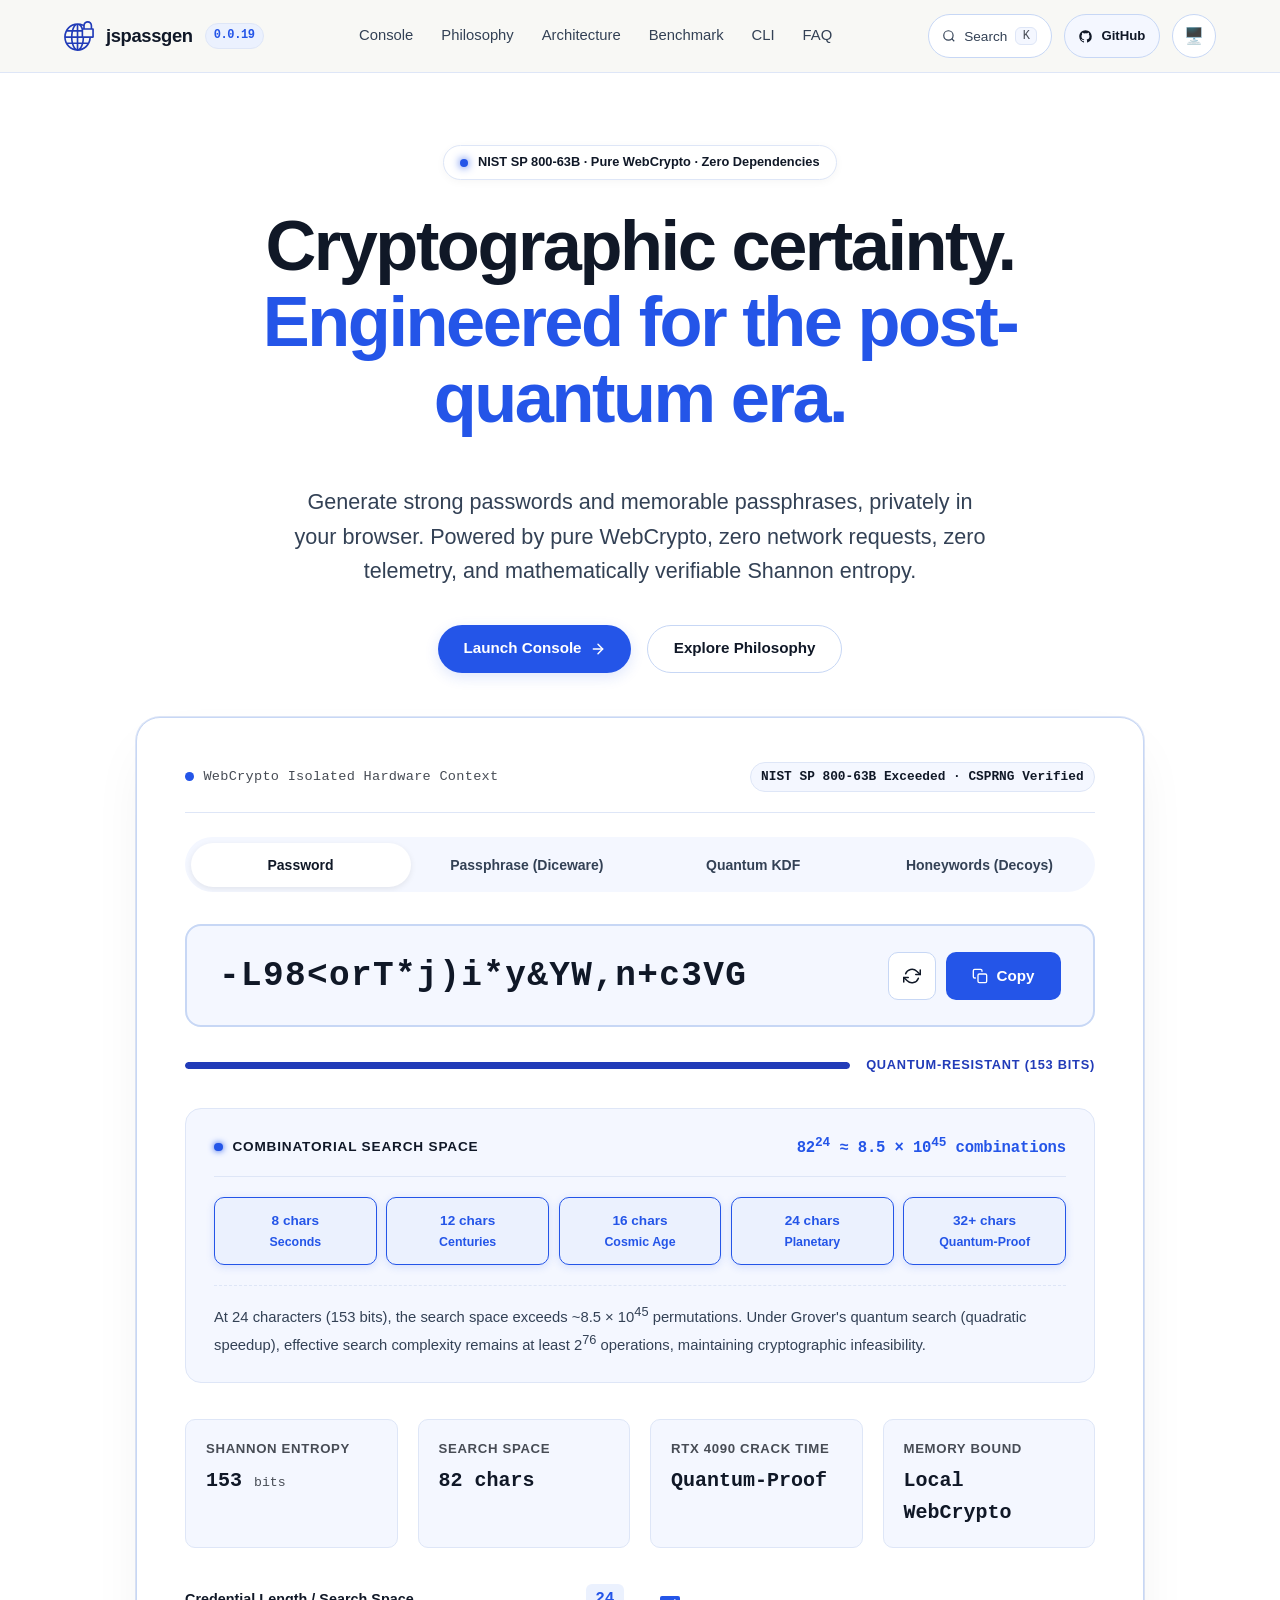
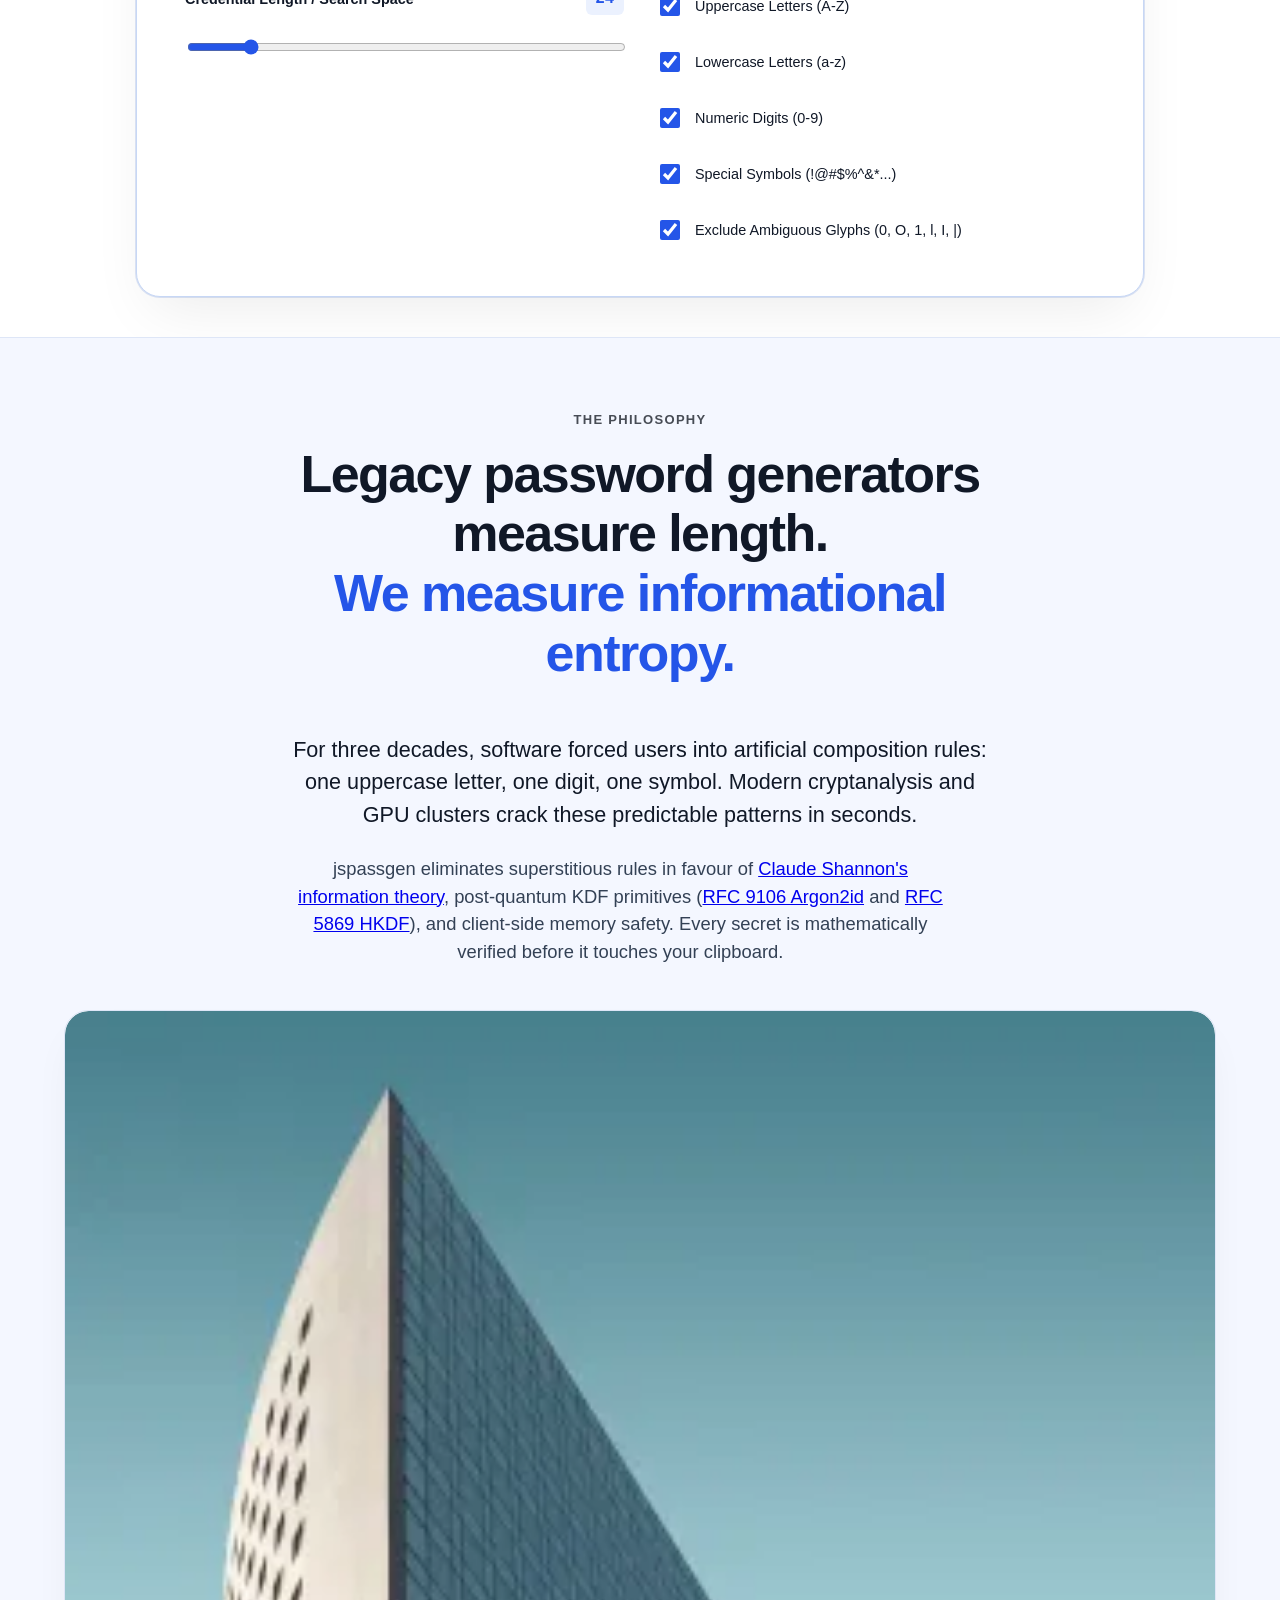
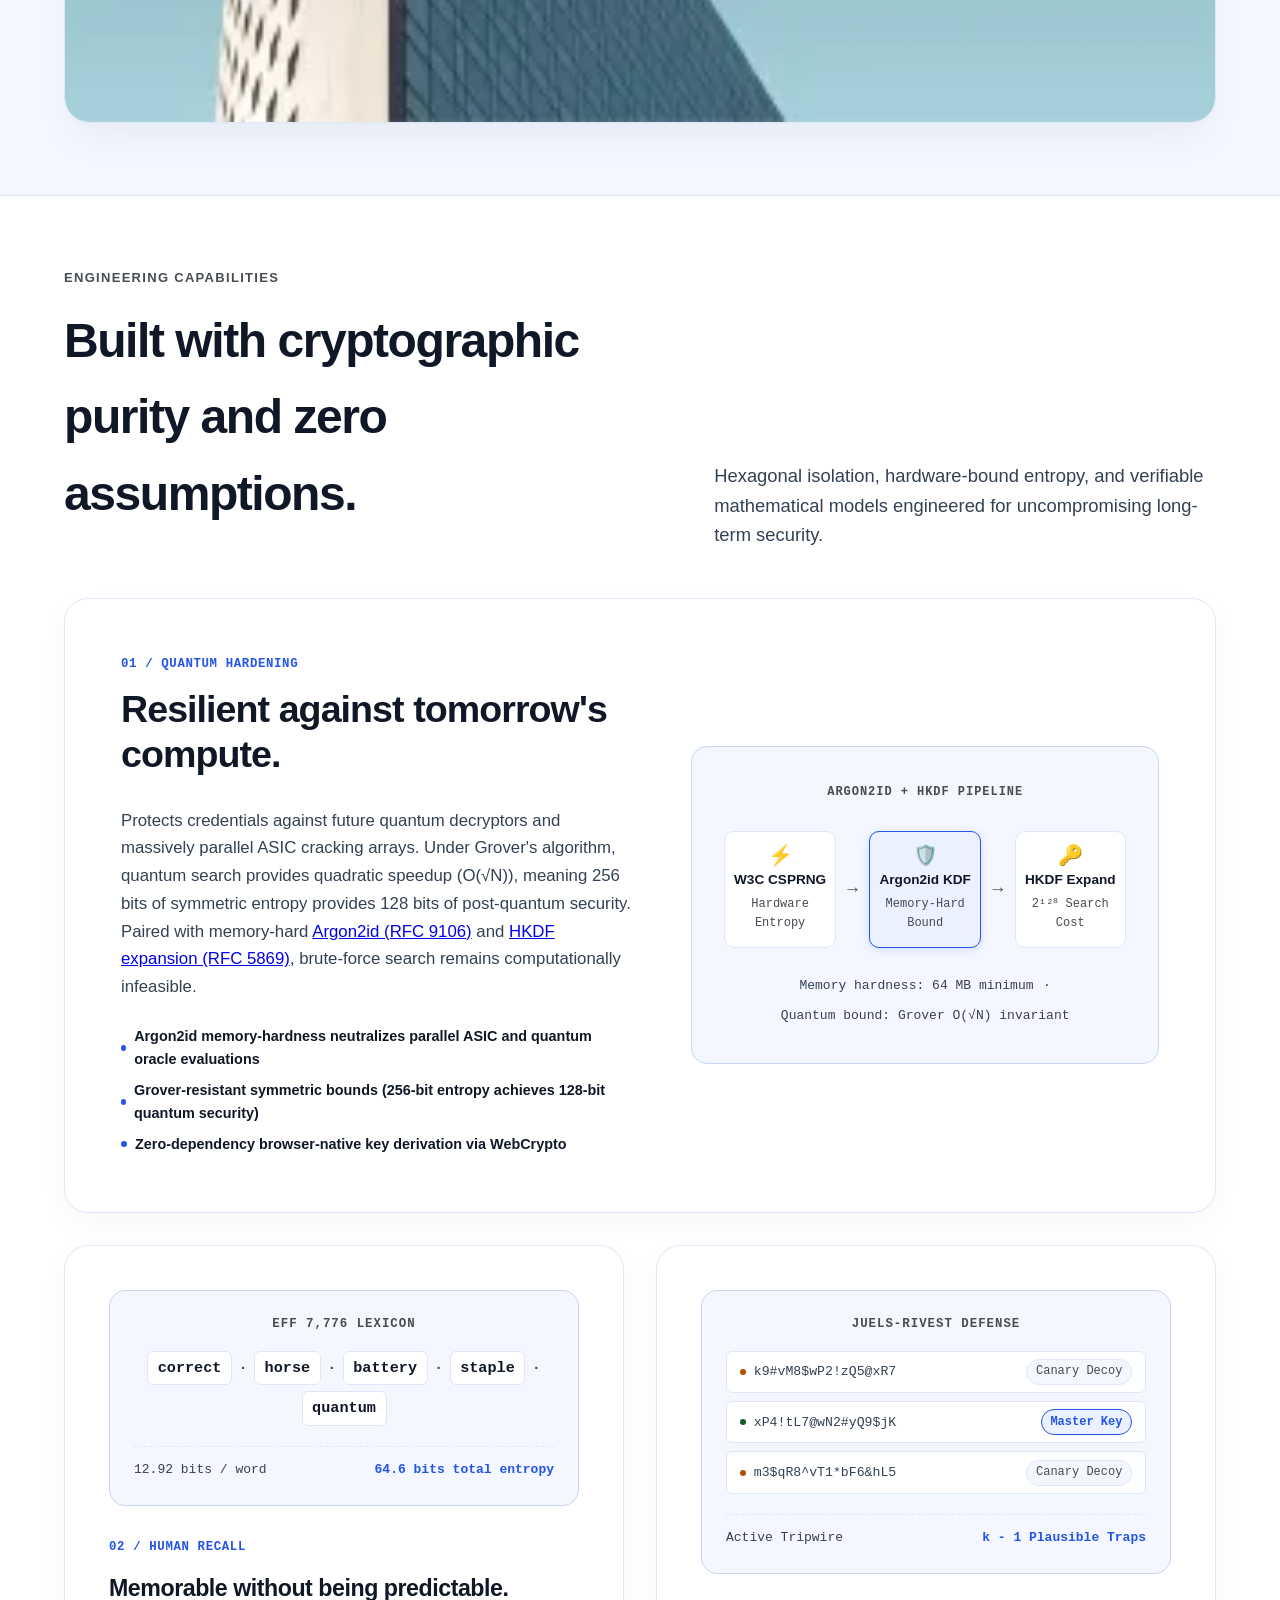
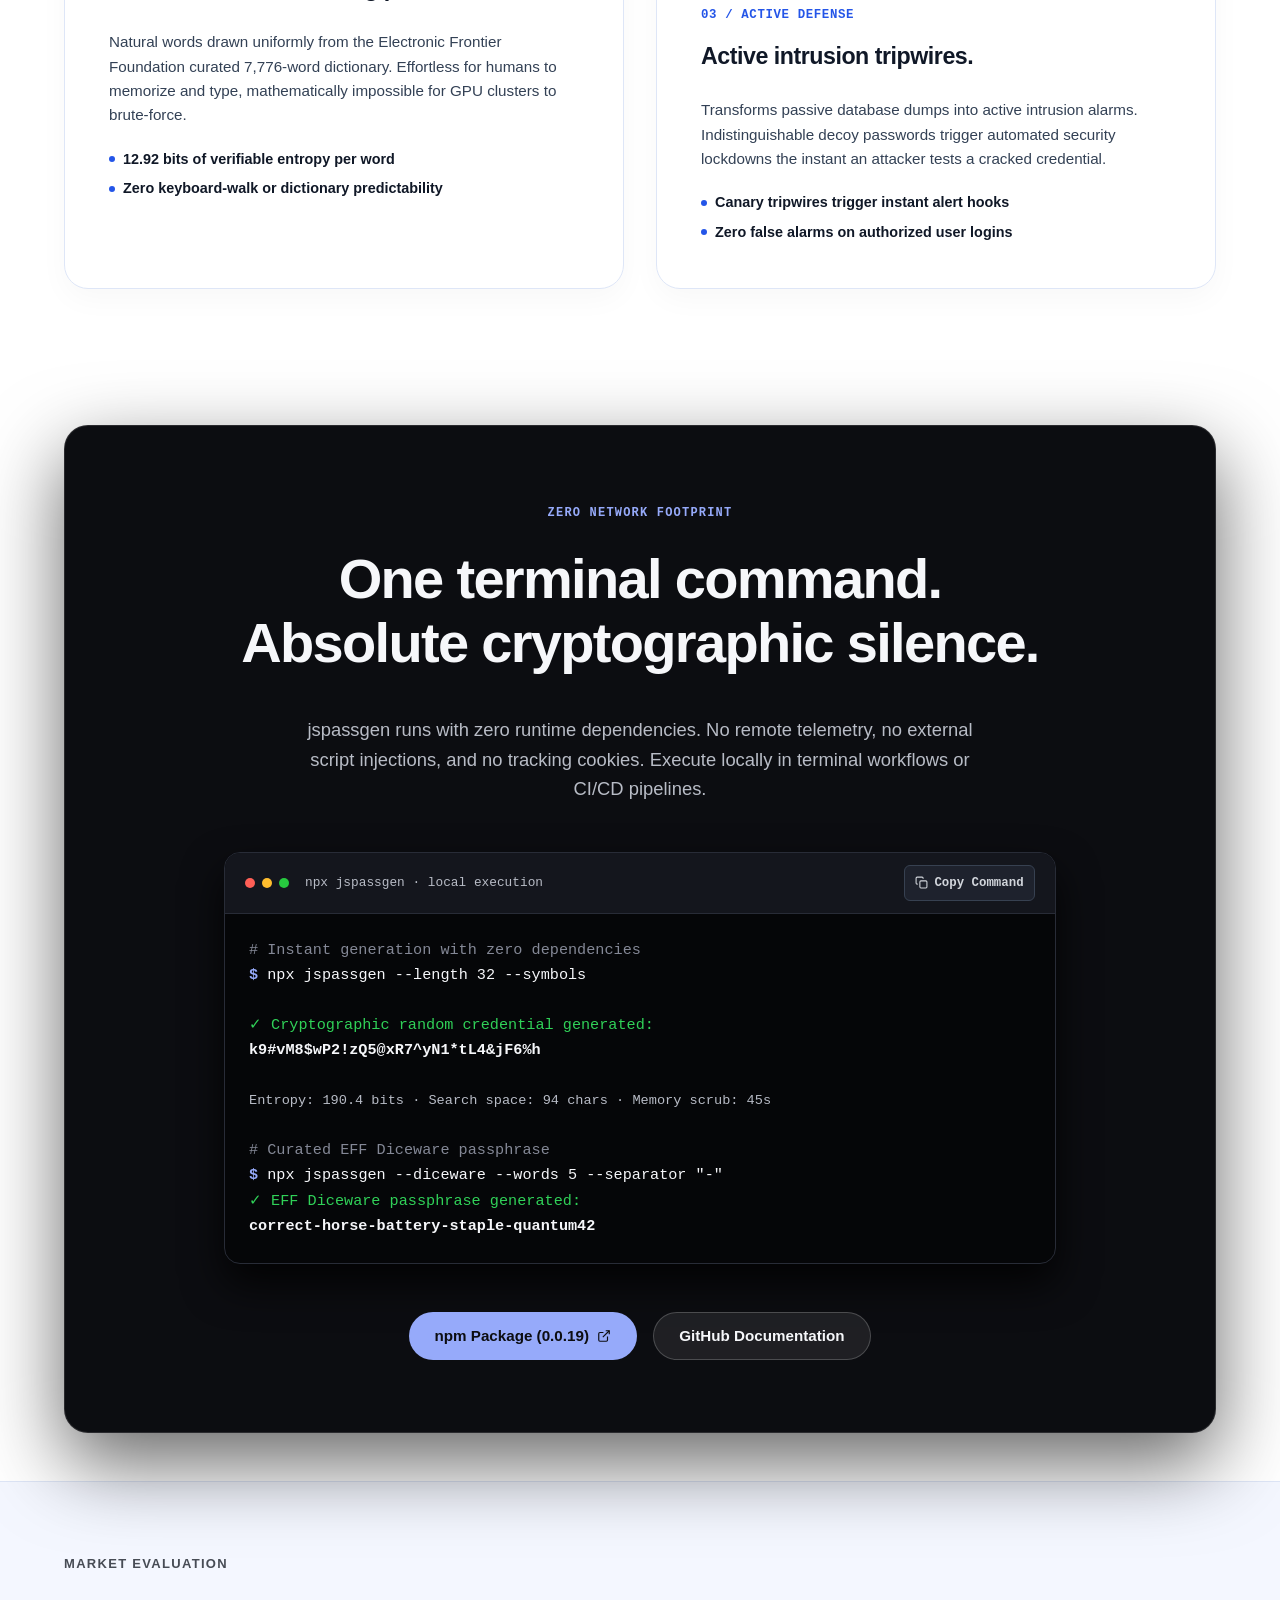
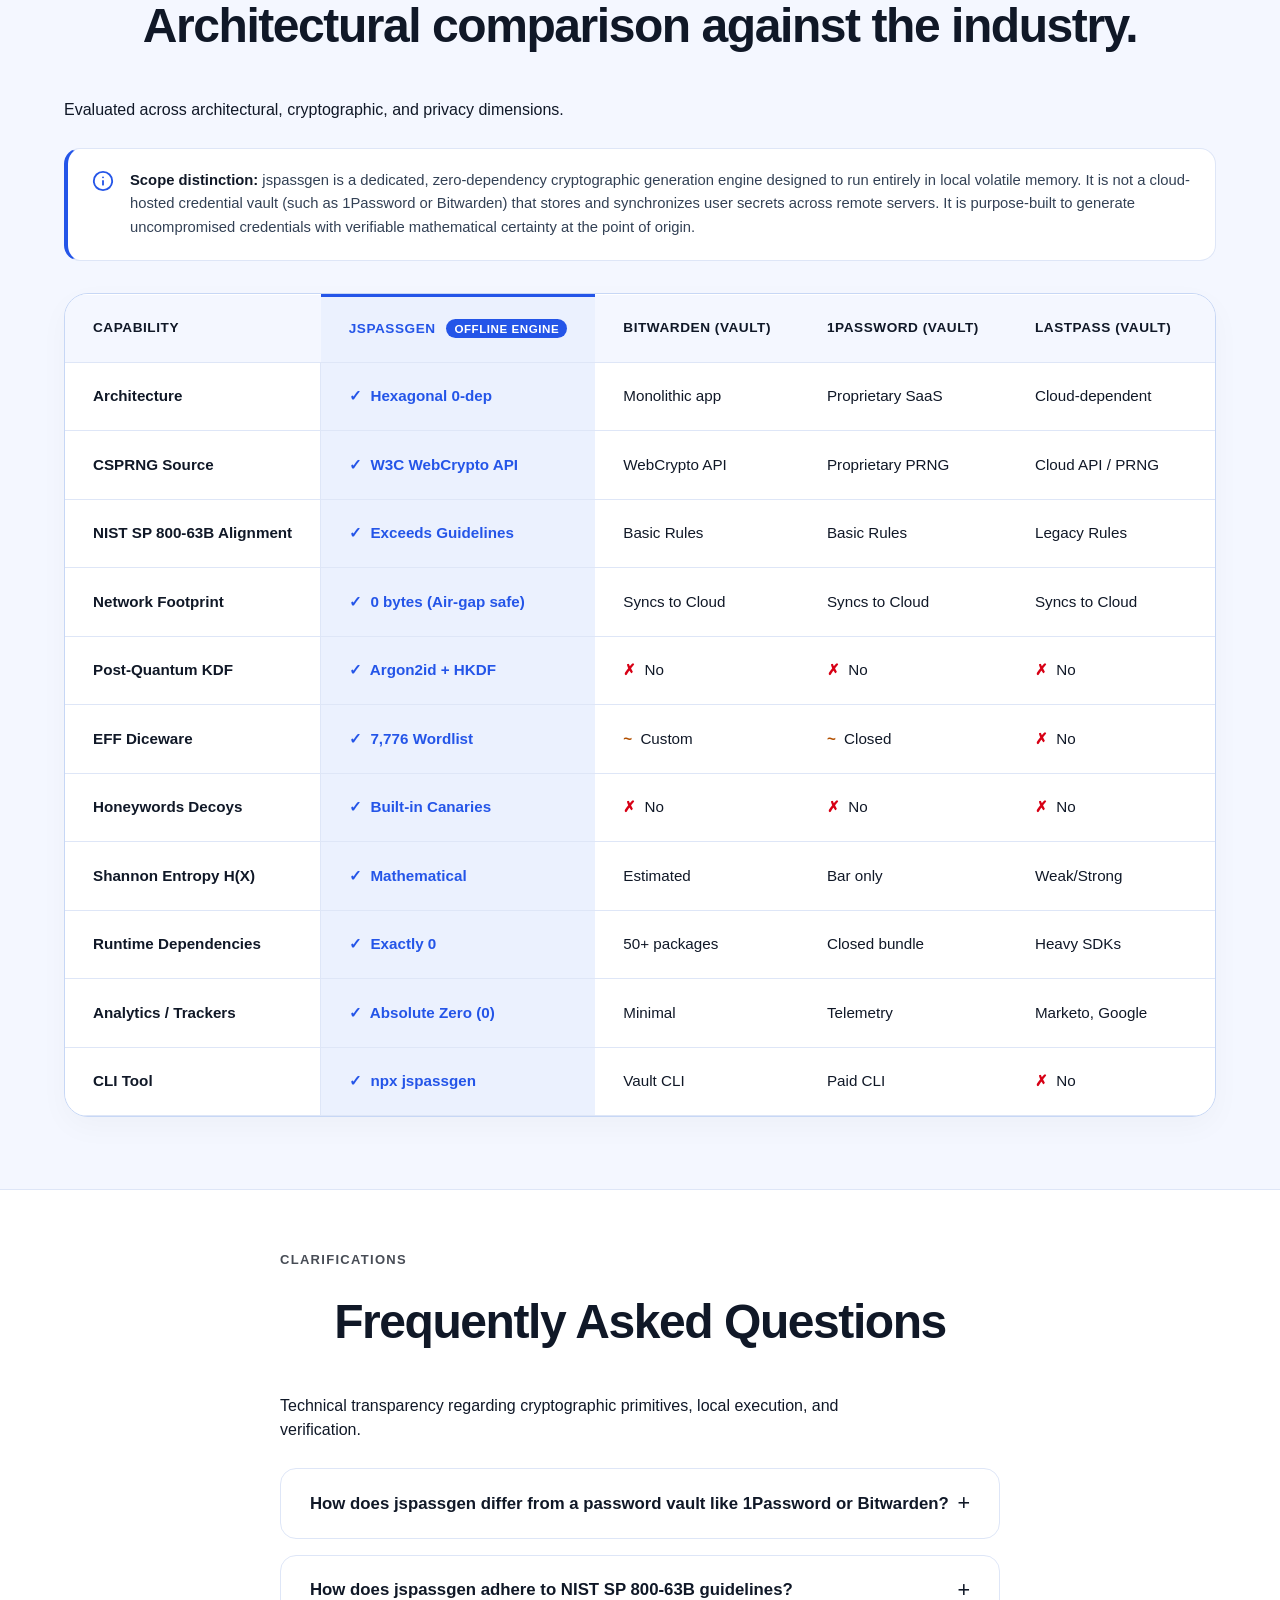
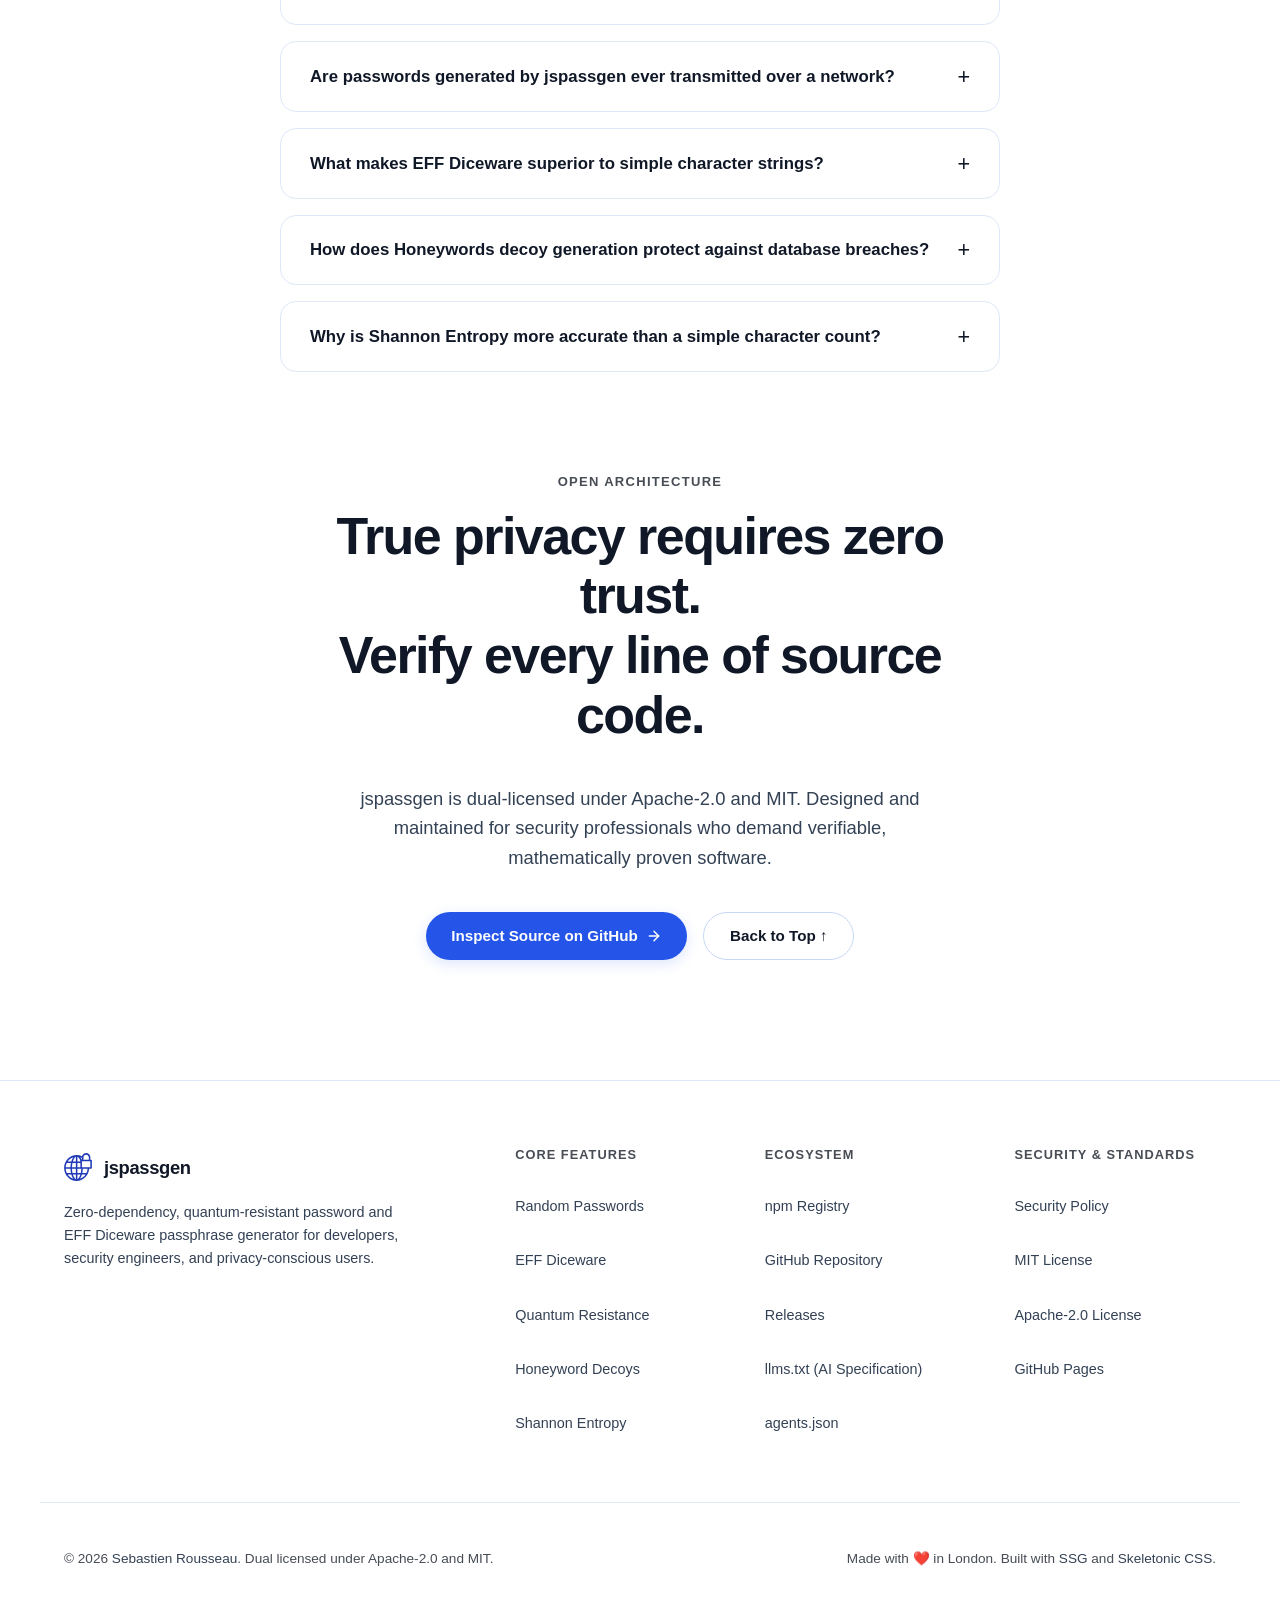
==== commit 037d2808: "fix: resolve wave alerts for alt text and badge size Shorten architectural facade alt text under 100" ====
--- a/docs/index.html
+++ b/docs/index.html
@@ -103,14 +103,14 @@
           }
         ]
       }
-    </script><link rel="stylesheet" href="skeletonic.min.e220a00f.css" integrity="sha384-k8yWo8E19/rAtrUhP91WfpEkNUTwFn6lDMDzBr9XgsQVYc2r8wCpdZF5GC1g94UV" crossorigin="anonymous" /> <link rel="stylesheet" href="styles.2c1e33c5.css" integrity="sha384-ff06pc2v69tgMch37fwDks6FlhCL6e1wyuroo9oZoPMrqAbQJCqrIK0O4UW6jcO6" crossorigin="anonymous" /><script src="theme-init.6c357278.js" defer integrity="sha384-uWBBeJ+N+Qd+0lKPr704gdJv4bnU57IxMmO/UKKAB5eycH+RJwcrDzj9EFa9uyJK" crossorigin="anonymous"></script> <link rel="alternate" type="application/atom+xml" title="Atom Feed" href="https://jspassgen.com/atom.xml"/> <link rel="alternate" type="application/feed+json" title="JSON Feed" href="https://jspassgen.com/feed.json"/> <meta name="robots" content="max-snippet:-1, max-image-preview:large, max-video-preview:-1"> <meta property="og:locale" content="en_GB">
+    </script><link rel="stylesheet" href="skeletonic.min.e220a00f.css" integrity="sha384-k8yWo8E19/rAtrUhP91WfpEkNUTwFn6lDMDzBr9XgsQVYc2r8wCpdZF5GC1g94UV" crossorigin="anonymous" /> <link rel="stylesheet" href="styles.5acb5713.css" integrity="sha384-+LI4euTD+GYqtuQ/hN92e1DeVJGIs6x4r2hRe7tZkJGepMAlovwwmVRg+Xat+KgX" crossorigin="anonymous" /><script src="theme-init.6c357278.js" defer integrity="sha384-uWBBeJ+N+Qd+0lKPr704gdJv4bnU57IxMmO/UKKAB5eycH+RJwcrDzj9EFa9uyJK" crossorigin="anonymous"></script> <link rel="alternate" type="application/atom+xml" title="Atom Feed" href="https://jspassgen.com/atom.xml"/> <link rel="alternate" type="application/feed+json" title="JSON Feed" href="https://jspassgen.com/feed.json"/> <meta name="robots" content="max-snippet:-1, max-image-preview:large, max-video-preview:-1"> <meta property="og:locale" content="en_GB">
 <link rel="canonical" href="https://jspassgen.com/"><link rel="stylesheet" href="/_csp/1edcaa9ad9f99b2c.css" integrity="sha384-ybopfOXY6u6y5ksTyfgXyvZ8xJyngmcCVtEqpUpNT0ElhXLWdAE9a/b6Bn1iLPoj" crossorigin="anonymous"><link rel="stylesheet" href="/_csp/12d1ee6c1d02fabf.css" integrity="sha384-CT0wmxR5XSbPwDaxWHSa4rJHefwZuoDDX2Ps6d1tPzTMjwAYs0qgfaIKZ6TOOYX/" crossorigin="anonymous"><link rel="sbom" type="application/vnd.cyclonedx+json" href="/sbom.cdx.json">
 </head><body class="style-jspassgen"><a class="skip-link" href="#main">Skip to main content</a><header class="site-header"><div class="container header-inner"><a class="brand" href="/" aria-label="jspassgen home"> <img src="images/logo.svg" alt="jspassgen logo" class="brand-logo" width="30" height="30" /> <span class="brand-name">jspassgen</span> <span class="brand-badge">0.0.19</span> </a> <button class="nav-toggle" id="navToggle" type="button" aria-expanded="false" aria-controls="navMenu"> <span>Menu</span> <svg viewBox="0 0 24 24" aria-hidden="true" width="20" height="20"><path d="M4 7h16M4 12h16M4 17h16" stroke="currentColor" stroke-width="2" stroke-linecap="round"/></svg> </button><nav class="site-nav" id="navMenu" aria-label="Main Navigation"><a href="/#generator">Console</a> <a href="/#manifesto">Philosophy</a> <a href="/#architecture">Architecture</a> <a href="/#comparison">Benchmark</a> <a href="/#cli">CLI</a> <a href="/#faq">FAQ</a></nav><div class="header-actions"><!-- Search trigger button -->
 <button id="ssg-search-btn" type="button" aria-label="Search">
 <svg viewBox="0 0 24 24"><circle cx="11" cy="11" r="8"/><line x1="21" y1="21" x2="16.65" y2="16.65"/></svg>
 <span>Search</span>
 <kbd>K</kbd>
-</button> <a href="https://github.com/sebastienrousseau/jspassgen" class="btn-header-cli" target="_blank" rel="noopener noreferrer" aria-label="View jspassgen on GitHub"> <svg width="15" height="15" viewBox="0 0 24 24" fill="currentColor" aria-hidden="true"><path d="M12 2C6.477 2 2 6.484 2 12.017c0 4.425 2.865 8.18 6.839 9.504.5.092.682-.217.682-.483 0-.237-.008-.868-.013-1.703-2.782.605-3.369-1.343-3.369-1.343-.454-1.158-1.11-1.466-1.11-1.466-.908-.62.069-.608.069-.608 1.003.07 1.53 1.032 1.53 1.032.892 1.53 2.341 1.088 2.91.832.092-.647.35-1.088.636-1.338-2.22-.253-4.555-1.113-4.555-4.951 0-1.093.39-1.988 1.029-2.688-.103-.253-.446-1.272.098-2.65 0 0 .84-.27 2.75 1.026A9.564 9.564 0 0112 6.844c.85.004 1.705.115 2.504.337 1.909-1.296 2.747-1.027 2.747-1.027.546 1.379.202 2.398.1 2.651.64.7 1.028 1.595 1.028 2.688 0 3.848-2.339 4.695-4.566 4.943.359.309.678.92.678 1.855 0 1.338-.012 2.419-.012 2.747 0 .268.18.58.688.482A10.019 10.019 0 0022 12.017C22 6.484 17.522 2 12 2z"/></svg> <span>GitHub</span> </a> <button class="theme-toggle" id="mode-toggle" type="button" data-label-light="Light" data-label-dark="Dark"> <span class="visually-hidden">Change color theme</span> <span class="visually-hidden" id="mode-state" data-label-system="System">System</span> <span class="theme-icon" aria-hidden="true"></span> </button></div></div></header><main id="main"><div id="liveAnnouncement" class="sr-only" aria-live="polite" aria-atomic="true"></div><section class="hero-section" id="hero"><div class="container hero-container"><div class="hero-eyebrow"><span class="eyebrow-dot"></span> <span class="eyebrow-text">NIST SP 800-63B · Pure WebCrypto · Zero Dependencies</span></div><h1 class="hero-headline"> Cryptographic certainty.<br /><span class="hero-highlight">Engineered for the post-quantum era.</span></h1><p class="hero-lead"> Generate strong passwords and memorable passphrases, privately in your browser. Powered by pure WebCrypto, zero network requests, zero telemetry, and mathematically verifiable Shannon entropy. </p><div class="hero-actions"><a href="#generator" class="btn-primary"> <span>Launch Console</span> <svg width="16" height="16" viewBox="0 0 24 24" fill="none" stroke="currentColor" stroke-width="2.2" stroke-linecap="round" stroke-linejoin="round" aria-hidden="true"><line x1="5" y1="12" x2="19" y2="12"></line><polyline points="12 5 19 12 12 19"></polyline></svg> </a> <a href="#manifesto" class="btn-secondary"> <span>Explore Philosophy</span> </a></div></div><div class="container showcase-container" id="generator"><h2 class="sr-only">Cryptographic Credential Console</h2><div class="console-wrapper"><div class="console-chrome"><div class="chrome-status"><span class="status-indicator"></span> <span class="status-text">WebCrypto Isolated Hardware Context</span></div><div class="chrome-badge">NIST SP 800-63B Exceeded · CSPRNG Verified</div></div><div class="generator-tabs" role="tablist" aria-label="Generator Modes"><button class="tab-btn active" role="tab" aria-selected="true" data-mode="random" id="tab-random"> Password </button> <button class="tab-btn" role="tab" aria-selected="false" data-mode="diceware" id="tab-diceware"> Passphrase (Diceware) </button> <button class="tab-btn" role="tab" aria-selected="false" data-mode="quantum" id="tab-quantum"> Quantum KDF </button> <button class="tab-btn" role="tab" aria-selected="false" data-mode="honeywords" id="tab-honeywords"> Honeywords (Decoys) </button></div><div class="password-display-box" role="region" aria-label="Generated Password Output"><div class="password-output" id="passwordOutput" aria-live="polite">Generating...</div><div class="password-actions"><button class="btn-icon" id="btnRefresh" type="button" aria-label="Generate new password" title="Generate New"> <svg width="18" height="18" viewBox="0 0 24 24" fill="none" stroke="currentColor" stroke-width="2" stroke-linecap="round" stroke-linejoin="round" aria-hidden="true"><path d="M23 4v6h-6M1 20v-6h6"/><path d="M3.51 9a9 9 0 0114.85-3.36L23 10M1 14l4.64 4.36A9 9 0 0020.49 15"/></svg> </button> <button class="btn-copy-main" id="btnCopy" type="button" aria-label="Copy generated password to clipboard"> <svg width="16" height="16" viewBox="0 0 24 24" fill="none" stroke="currentColor" stroke-width="2" stroke-linecap="round" stroke-linejoin="round" aria-hidden="true"><rect x="9" y="9" width="13" height="13" rx="2" ry="2"/><path d="M5 15H4a2 2 0 01-2-2V4a2 2 0 012-2h9a2 2 0 012 2v1"/></svg> <span>Copy</span> </button></div></div><div class="strength-bar-container"><div class="strength-bar-track"><div class="strength-bar-fill strength-quantum" id="strengthFill"></div></div><div class="strength-label text-quantum" id="strengthLabel">Quantum-Resistant</div></div><div class="search-space-showcase" id="searchSpaceShowcase" aria-live="polite"><div class="search-space-header"><div class="search-space-title"><span class="pulse-ring" aria-hidden="true"></span> <span>Combinatorial Search Space</span></div><div class="search-space-equation" id="searchSpaceEquation">94<sup>24</sup> ≈ 2.2 × 10<sup>47</sup> combinations</div></div><div class="search-space-visual"><div class="scale-track" role="group" aria-label="Brute-force crack resistance milestones"><div class="scale-segment is-active" data-level="1" id="seg1"><span>8 chars<br><small>Seconds</small></span></div><div class="scale-segment is-active" data-level="2" id="seg2"><span>12 chars<br><small>Centuries</small></span></div><div class="scale-segment is-active" data-level="3" id="seg3"><span>16 chars<br><small>Cosmic Age</small></span></div><div class="scale-segment is-active" data-level="4" id="seg4"><span>24 chars<br><small>Planetary</small></span></div><div class="scale-segment" data-level="5" id="seg5"><span>32+ chars<br><small>Quantum-Proof</small></span></div></div></div><div class="search-space-explainer" id="searchSpaceExplainer"> At 24 characters, the search space reaches 10<sup>47</sup> permutations. An array of 1,000,000 RTX 4090 GPUs attempting 10<sup>15</sup> keys/sec would require more time than the remaining life of the sun to exhaust 50% of the key space. </div></div><dl class="crypto-metrics-grid"><div class="metric-card"><dt>Shannon Entropy</dt><dd id="valEntropy">139 <small>bits</small></dd></div><div class="metric-card"><dt>Search Space</dt><dd id="valPool">94 chars</dd></div><div class="metric-card"><dt>RTX 4090 Crack Time</dt><dd id="valCrackTime">Centuries</dd></div><div class="metric-card"><dt>Memory Bound</dt><dd id="valNist">Local WebCrypto</dd></div></dl><div class="controls-grid"><div class="controls-col"><div class="slider-group"><div class="slider-header"><label for="lengthSlider" id="sliderLabel">Credential Length / Search Space</label> <span class="slider-val" id="lengthVal">24</span></div><input type="range" id="lengthSlider" min="8" max="128" value="24" aria-label="Password length slider" /></div></div><div class="controls-col"><div class="checkbox-group"><label class="checkbox-item" for="chkUpper"> <input type="checkbox" id="chkUpper" checked aria-label="Uppercase Letters (A-Z)" /> <span>Uppercase Letters (A-Z)</span> </label> <label class="checkbox-item" for="chkLower"> <input type="checkbox" id="chkLower" checked aria-label="Lowercase Letters (a-z)" /> <span>Lowercase Letters (a-z)</span> </label> <label class="checkbox-item" for="chkNumbers"> <input type="checkbox" id="chkNumbers" checked aria-label="Numeric Digits (0-9)" /> <span>Numeric Digits (0-9)</span> </label> <label class="checkbox-item" for="chkSymbols"> <input type="checkbox" id="chkSymbols" checked aria-label="Special Symbols (!@#$%^&*...)" /> <span>Special Symbols (!@#$%^&*...)</span> </label> <label class="checkbox-item" for="chkAmbiguous"> <input type="checkbox" id="chkAmbiguous" checked aria-label="Exclude Ambiguous Glyphs (0, O, 1, l, I, |)" /> <span>Exclude Ambiguous Glyphs (0, O, 1, l, I, |)</span> </label></div></div></div><div class="honeywords-preview is-hidden" id="honeywordsBox"><div class="honeywords-header"><svg width="18" height="18" viewBox="0 0 24 24" fill="none" stroke="currentColor" stroke-width="2" aria-hidden="true"><path d="M12 2L2 7l10 5 10-5-10-5zM2 17l10 5 10-5M2 12l10 5 10-5"/></svg><h3 class="honeywords-title">Active Honeywords Decoy Set (<a href="https://doi.org/10.1145/2508859.2516671" target="_blank" rel="external noopener noreferrer">Juels-Rivest Scheme, CCS '13</a>)</h3></div><p class="honeywords-intro"> Store all decoy credentials in your authentication database. If an adversary attempts to authenticate with any canary decoy, an immediate intrusion alarm triggers before the genuine master key is exposed. </p><div class="honeywords-list" id="honeywordsList"></div></div></div></div></section><section class="manifesto-section" id="manifesto"><div class="container narrow"><div class="section-label">THE PHILOSOPHY</div><h2 class="manifesto-heading"> Legacy password generators measure length.<br /><span class="text-accent">We measure informational entropy.</span></h2><div class="manifesto-body"><p class="manifesto-lead"> For three decades, software forced users into artificial composition rules: one uppercase letter, one digit, one symbol. Modern cryptanalysis and GPU clusters crack these predictable patterns in seconds. </p><p> jspassgen eliminates superstitious rules in favour of <a href="https://doi.org/10.1002/j.1538-7305.1948.tb01338.x" target="_blank" rel="external noopener noreferrer">Claude Shannon's information theory</a>, post-quantum KDF primitives (<a href="https://www.rfc-editor.org/rfc/rfc9106.html" target="_blank" rel="external noopener noreferrer">RFC 9106 Argon2id</a> and <a href="https://www.rfc-editor.org/rfc/rfc5869.html" target="_blank" rel="external noopener noreferrer">RFC 5869 HKDF</a>), and client-side memory safety. Every secret is mathematically verified before it touches your clipboard. </p></div></div><div class="container manifesto-media"><figure class="manifesto-figure"><picture> <source media="(min-width: 48rem)" srcset="images/pierre-chatel-innocenti-N5RN0JE5kaY-1200.webp" type="image/webp" width="1200" height="742" /> <source media="(min-width: 36rem)" srcset="images/pierre-chatel-innocenti-N5RN0JE5kaY-640.webp" type="image/webp" width="640" height="396" /> <source srcset="images/pierre-chatel-innocenti-N5RN0JE5kaY-320.webp" type="image/webp" width="320" height="198" /> <img src="images/pierre-chatel-innocenti-N5RN0JE5kaY-1200.webp" alt="Minimalist architectural facade with precision glass grid and perforated concrete meeting at a sharp geometric prow" width="1200" height="742" loading="lazy" decoding="async" class="manifesto-img" /> </picture></figure></div></section><section class="chapters-section" id="architecture"><div class="container"><div class="chapters-header"><div class="chapters-header-left"><div class="section-label">ENGINEERING CAPABILITIES</div><h2 class="section-title text-left">Built with cryptographic purity and zero assumptions.</h2></div><div class="chapters-header-right"><p class="section-lead"> Hexagonal isolation, hardware-bound entropy, and verifiable mathematical models engineered for uncompromising long-term security. </p></div></div><div class="bento-grid"><article class="bento-card bento-hero"><div class="bento-content"><span class="chapter-num">01 / QUANTUM HARDENING</span><h3 class="bento-title">Resilient against tomorrow's compute.</h3><p class="bento-text"> Protects credentials against future quantum decryptors and massively parallel ASIC cracking arrays. Under Grover's algorithm, quantum search provides quadratic speedup (O(√N)), meaning 256 bits of symmetric entropy provides 128 bits of post-quantum security. Paired with memory-hard <a href="https://www.rfc-editor.org/rfc/rfc9106.html" target="_blank" rel="external noopener noreferrer">Argon2id (RFC 9106)</a> and <a href="https://www.rfc-editor.org/rfc/rfc5869.html" target="_blank" rel="external noopener noreferrer">HKDF expansion (RFC 5869)</a>, brute-force search remains computationally infeasible. </p><ul class="chapter-specs"><li>Argon2id memory-hardness neutralizes parallel ASIC and quantum oracle evaluations</li><li>Grover-resistant symmetric bounds (256-bit entropy achieves 128-bit quantum security)</li><li>Zero-dependency browser-native key derivation via WebCrypto</li></ul></div><div class="bento-visual"><div class="schematic-panel"><div class="schematic-badge">ARGON2ID + HKDF PIPELINE</div><div class="pipeline-flow"><div class="pipeline-node"><span class="node-icon">⚡</span> <span class="node-title">W3C CSPRNG</span> <span class="node-sub">Hardware Entropy</span></div><div class="pipeline-arrow" aria-hidden="true">→</div><div class="pipeline-node highlight"><span class="node-icon">🛡️</span> <span class="node-title">Argon2id KDF</span> <span class="node-sub">Memory-Hard Bound</span></div><div class="pipeline-arrow" aria-hidden="true">→</div><div class="pipeline-node"><span class="node-icon">🔑</span> <span class="node-title">HKDF Expand</span> <span class="node-sub">2¹²⁸ Search Cost</span></div></div><div class="schematic-meta"><span>Memory hardness: 64 MB minimum</span> <span>·</span> <span>Quantum bound: Grover O(√N) invariant</span></div></div></div></article><div class="bento-pair"><article class="bento-card bento-sub"><div class="bento-sub-visual"><div class="lexicon-display" aria-label="Sample 5-word Diceware passphrase"><span class="lex-tag">EFF 7,776 LEXICON</span><div class="lex-words"><span class="lex-w">correct</span> <span class="lex-sep">·</span> <span class="lex-w">horse</span> <span class="lex-sep">·</span> <span class="lex-w">battery</span> <span class="lex-sep">·</span> <span class="lex-w">staple</span> <span class="lex-sep">·</span> <span class="lex-w">quantum</span></div><div class="lex-entropy"><span>12.92 bits / word</span> <span class="lex-total">64.6 bits total entropy</span></div></div></div><div class="bento-sub-content"><span class="chapter-num">02 / HUMAN RECALL</span><h3 class="bento-sub-title">Memorable without being predictable.</h3><p class="bento-sub-text"> Natural words drawn uniformly from the Electronic Frontier Foundation curated 7,776-word dictionary. Effortless for humans to memorize and type, mathematically impossible for GPU clusters to brute-force. </p><ul class="chapter-specs compact"><li>12.92 bits of verifiable entropy per word</li><li>Zero keyboard-walk or dictionary predictability</li></ul></div></article><article class="bento-card bento-sub"><div class="bento-sub-visual"><div class="canary-display" aria-label="Honeywords canary decoy architecture"><span class="canary-tag">JUELS-RIVEST DEFENSE</span><div class="canary-list"><div class="canary-row decoy"><span class="canary-dot"></span> <span class="canary-text">k9#vM8$wP2!zQ5@xR7</span> <span class="canary-badge">Canary Decoy</span></div><div class="canary-row real"><span class="canary-dot real"></span> <span class="canary-text">xP4!tL7@wN2#yQ9$jK</span> <span class="canary-badge real">Master Key</span></div><div class="canary-row decoy"><span class="canary-dot"></span> <span class="canary-text">m3$qR8^vT1*bF6&amp;hL5</span> <span class="canary-badge">Canary Decoy</span></div></div><div class="canary-meta"><span>Active Tripwire</span> <span class="canary-status">k - 1 Plausible Traps</span></div></div></div><div class="bento-sub-content"><span class="chapter-num">03 / ACTIVE DEFENSE</span><h3 class="bento-sub-title">Active intrusion tripwires.</h3><p class="bento-sub-text"> Transforms passive database dumps into active intrusion alarms. Indistinguishable decoy passwords trigger automated security lockdowns the instant an attacker tests a cracked credential. </p><ul class="chapter-specs compact"><li>Canary tripwires trigger instant alert hooks</li><li>Zero false alarms on authorized user logins</li></ul></div></article></div></div></div></section><section class="cinematic-section" id="cli"><div class="container"><div class="cinematic-wrapper"><div class="cinematic-backdrop" aria-hidden="true"><picture> <source media="(min-width: 48rem)" srcset="images/pawel-czerwinski-7LoWpCOAn6k-1200.webp" type="image/webp" width="1200" height="742" /> <source srcset="images/pawel-czerwinski-7LoWpCOAn6k-640.webp" type="image/webp" width="640" height="396" /> <img src="images/pawel-czerwinski-7LoWpCOAn6k-1200.webp" alt="Subtle cyan and cobalt geometric glass blades in low light backdrop" width="1200" height="742" loading="lazy" decoding="async" class="cinematic-backdrop-img" /> </picture></div><div class="cinematic-inner"><div class="cinematic-badge">ZERO NETWORK FOOTPRINT</div><h2 class="cinematic-heading"> One terminal command.<br /> Absolute cryptographic silence. </h2><p class="cinematic-lead"> jspassgen runs with zero runtime dependencies. No remote telemetry, no external script injections, and no tracking cookies. Execute locally in terminal workflows or CI/CD pipelines. </p><div class="cinematic-terminal"><div class="terminal-bar"><div class="terminal-dots"><span></span><span></span><span></span></div><div class="terminal-label">npx jspassgen · local execution</div><button type="button" class="btn-terminal-copy" id="btnCopyCli" aria-label="Copy CLI command to clipboard"> <svg width="13" height="13" viewBox="0 0 24 24" fill="none" stroke="currentColor" stroke-width="2" aria-hidden="true"><rect x="9" y="9" width="13" height="13" rx="2" ry="2"></rect><path d="M5 15H4a2 2 0 0 1-2-2V4a2 2 0 0 1 2-2h9a2 2 0 0 1 2 2v1"></path></svg> <span>Copy Command</span> </button></div><div class="terminal-screen"><pre><code><span class="t-comment"># Instant generation with zero dependencies</span>
+</button> <a href="https://github.com/sebastienrousseau/jspassgen" class="btn-header-cli" target="_blank" rel="noopener noreferrer" aria-label="View jspassgen on GitHub"> <svg width="15" height="15" viewBox="0 0 24 24" fill="currentColor" aria-hidden="true"><path d="M12 2C6.477 2 2 6.484 2 12.017c0 4.425 2.865 8.18 6.839 9.504.5.092.682-.217.682-.483 0-.237-.008-.868-.013-1.703-2.782.605-3.369-1.343-3.369-1.343-.454-1.158-1.11-1.466-1.11-1.466-.908-.62.069-.608.069-.608 1.003.07 1.53 1.032 1.53 1.032.892 1.53 2.341 1.088 2.91.832.092-.647.35-1.088.636-1.338-2.22-.253-4.555-1.113-4.555-4.951 0-1.093.39-1.988 1.029-2.688-.103-.253-.446-1.272.098-2.65 0 0 .84-.27 2.75 1.026A9.564 9.564 0 0112 6.844c.85.004 1.705.115 2.504.337 1.909-1.296 2.747-1.027 2.747-1.027.546 1.379.202 2.398.1 2.651.64.7 1.028 1.595 1.028 2.688 0 3.848-2.339 4.695-4.566 4.943.359.309.678.92.678 1.855 0 1.338-.012 2.419-.012 2.747 0 .268.18.58.688.482A10.019 10.019 0 0022 12.017C22 6.484 17.522 2 12 2z"/></svg> <span>GitHub</span> </a> <button class="theme-toggle" id="mode-toggle" type="button" data-label-light="Light" data-label-dark="Dark"> <span class="visually-hidden">Change color theme</span> <span class="visually-hidden" id="mode-state" data-label-system="System">System</span> <span class="theme-icon" aria-hidden="true"></span> </button></div></div></header><main id="main"><div id="liveAnnouncement" class="sr-only" aria-live="polite" aria-atomic="true"></div><section class="hero-section" id="hero"><div class="container hero-container"><div class="hero-eyebrow"><span class="eyebrow-dot"></span> <span class="eyebrow-text">NIST SP 800-63B · Pure WebCrypto · Zero Dependencies</span></div><h1 class="hero-headline"> Cryptographic certainty.<br /><span class="hero-highlight">Engineered for the post-quantum era.</span></h1><p class="hero-lead"> Generate strong passwords and memorable passphrases, privately in your browser. Powered by pure WebCrypto, zero network requests, zero telemetry, and mathematically verifiable Shannon entropy. </p><div class="hero-actions"><a href="#generator" class="btn-primary"> <span>Launch Console</span> <svg width="16" height="16" viewBox="0 0 24 24" fill="none" stroke="currentColor" stroke-width="2.2" stroke-linecap="round" stroke-linejoin="round" aria-hidden="true"><line x1="5" y1="12" x2="19" y2="12"></line><polyline points="12 5 19 12 12 19"></polyline></svg> </a> <a href="#manifesto" class="btn-secondary"> <span>Explore Philosophy</span> </a></div></div><div class="container showcase-container" id="generator"><h2 class="sr-only">Cryptographic Credential Console</h2><div class="console-wrapper"><div class="console-chrome"><div class="chrome-status"><span class="status-indicator"></span> <span class="status-text">WebCrypto Isolated Hardware Context</span></div><div class="chrome-badge">NIST SP 800-63B Exceeded · CSPRNG Verified</div></div><div class="generator-tabs" role="tablist" aria-label="Generator Modes"><button class="tab-btn active" role="tab" aria-selected="true" data-mode="random" id="tab-random"> Password </button> <button class="tab-btn" role="tab" aria-selected="false" data-mode="diceware" id="tab-diceware"> Passphrase (Diceware) </button> <button class="tab-btn" role="tab" aria-selected="false" data-mode="quantum" id="tab-quantum"> Quantum KDF </button> <button class="tab-btn" role="tab" aria-selected="false" data-mode="honeywords" id="tab-honeywords"> Honeywords (Decoys) </button></div><div class="password-display-box" role="region" aria-label="Generated Password Output"><div class="password-output" id="passwordOutput" aria-live="polite">Generating...</div><div class="password-actions"><button class="btn-icon" id="btnRefresh" type="button" aria-label="Generate new password" title="Generate New"> <svg width="18" height="18" viewBox="0 0 24 24" fill="none" stroke="currentColor" stroke-width="2" stroke-linecap="round" stroke-linejoin="round" aria-hidden="true"><path d="M23 4v6h-6M1 20v-6h6"/><path d="M3.51 9a9 9 0 0114.85-3.36L23 10M1 14l4.64 4.36A9 9 0 0020.49 15"/></svg> </button> <button class="btn-copy-main" id="btnCopy" type="button" aria-label="Copy generated password to clipboard"> <svg width="16" height="16" viewBox="0 0 24 24" fill="none" stroke="currentColor" stroke-width="2" stroke-linecap="round" stroke-linejoin="round" aria-hidden="true"><rect x="9" y="9" width="13" height="13" rx="2" ry="2"/><path d="M5 15H4a2 2 0 01-2-2V4a2 2 0 012-2h9a2 2 0 012 2v1"/></svg> <span>Copy</span> </button></div></div><div class="strength-bar-container"><div class="strength-bar-track"><div class="strength-bar-fill strength-quantum" id="strengthFill"></div></div><div class="strength-label text-quantum" id="strengthLabel">Quantum-Resistant</div></div><div class="search-space-showcase" id="searchSpaceShowcase" aria-live="polite"><div class="search-space-header"><div class="search-space-title"><span class="pulse-ring" aria-hidden="true"></span> <span>Combinatorial Search Space</span></div><div class="search-space-equation" id="searchSpaceEquation">94<sup>24</sup> ≈ 2.2 × 10<sup>47</sup> combinations</div></div><div class="search-space-visual"><div class="scale-track" role="group" aria-label="Brute-force crack resistance milestones"><div class="scale-segment is-active" data-level="1" id="seg1"><span>8 chars<br><small>Seconds</small></span></div><div class="scale-segment is-active" data-level="2" id="seg2"><span>12 chars<br><small>Centuries</small></span></div><div class="scale-segment is-active" data-level="3" id="seg3"><span>16 chars<br><small>Cosmic Age</small></span></div><div class="scale-segment is-active" data-level="4" id="seg4"><span>24 chars<br><small>Planetary</small></span></div><div class="scale-segment" data-level="5" id="seg5"><span>32+ chars<br><small>Quantum-Proof</small></span></div></div></div><div class="search-space-explainer" id="searchSpaceExplainer"> At 24 characters, the search space reaches 10<sup>47</sup> permutations. An array of 1,000,000 RTX 4090 GPUs attempting 10<sup>15</sup> keys/sec would require more time than the remaining life of the sun to exhaust 50% of the key space. </div></div><dl class="crypto-metrics-grid"><div class="metric-card"><dt>Shannon Entropy</dt><dd id="valEntropy">139 <small>bits</small></dd></div><div class="metric-card"><dt>Search Space</dt><dd id="valPool">94 chars</dd></div><div class="metric-card"><dt>RTX 4090 Crack Time</dt><dd id="valCrackTime">Centuries</dd></div><div class="metric-card"><dt>Memory Bound</dt><dd id="valNist">Local WebCrypto</dd></div></dl><div class="controls-grid"><div class="controls-col"><div class="slider-group"><div class="slider-header"><label for="lengthSlider" id="sliderLabel">Credential Length / Search Space</label> <span class="slider-val" id="lengthVal">24</span></div><input type="range" id="lengthSlider" min="8" max="128" value="24" aria-label="Password length slider" /></div></div><div class="controls-col"><div class="checkbox-group"><label class="checkbox-item" for="chkUpper"> <input type="checkbox" id="chkUpper" checked aria-label="Uppercase Letters (A-Z)" /> <span>Uppercase Letters (A-Z)</span> </label> <label class="checkbox-item" for="chkLower"> <input type="checkbox" id="chkLower" checked aria-label="Lowercase Letters (a-z)" /> <span>Lowercase Letters (a-z)</span> </label> <label class="checkbox-item" for="chkNumbers"> <input type="checkbox" id="chkNumbers" checked aria-label="Numeric Digits (0-9)" /> <span>Numeric Digits (0-9)</span> </label> <label class="checkbox-item" for="chkSymbols"> <input type="checkbox" id="chkSymbols" checked aria-label="Special Symbols (!@#$%^&*...)" /> <span>Special Symbols (!@#$%^&*...)</span> </label> <label class="checkbox-item" for="chkAmbiguous"> <input type="checkbox" id="chkAmbiguous" checked aria-label="Exclude Ambiguous Glyphs (0, O, 1, l, I, |)" /> <span>Exclude Ambiguous Glyphs (0, O, 1, l, I, |)</span> </label></div></div></div><div class="honeywords-preview is-hidden" id="honeywordsBox"><div class="honeywords-header"><svg width="18" height="18" viewBox="0 0 24 24" fill="none" stroke="currentColor" stroke-width="2" aria-hidden="true"><path d="M12 2L2 7l10 5 10-5-10-5zM2 17l10 5 10-5M2 12l10 5 10-5"/></svg><h3 class="honeywords-title">Active Honeywords Decoy Set (<a href="https://doi.org/10.1145/2508859.2516671" target="_blank" rel="external noopener noreferrer">Juels-Rivest Scheme, CCS '13</a>)</h3></div><p class="honeywords-intro"> Store all decoy credentials in your authentication database. If an adversary attempts to authenticate with any canary decoy, an immediate intrusion alarm triggers before the genuine master key is exposed. </p><div class="honeywords-list" id="honeywordsList"></div></div></div></div></section><section class="manifesto-section" id="manifesto"><div class="container narrow"><div class="section-label">THE PHILOSOPHY</div><h2 class="manifesto-heading"> Legacy password generators measure length.<br /><span class="text-accent">We measure informational entropy.</span></h2><div class="manifesto-body"><p class="manifesto-lead"> For three decades, software forced users into artificial composition rules: one uppercase letter, one digit, one symbol. Modern cryptanalysis and GPU clusters crack these predictable patterns in seconds. </p><p> jspassgen eliminates superstitious rules in favour of <a href="https://doi.org/10.1002/j.1538-7305.1948.tb01338.x" target="_blank" rel="external noopener noreferrer">Claude Shannon's information theory</a>, post-quantum KDF primitives (<a href="https://www.rfc-editor.org/rfc/rfc9106.html" target="_blank" rel="external noopener noreferrer">RFC 9106 Argon2id</a> and <a href="https://www.rfc-editor.org/rfc/rfc5869.html" target="_blank" rel="external noopener noreferrer">RFC 5869 HKDF</a>), and client-side memory safety. Every secret is mathematically verified before it touches your clipboard. </p></div></div><div class="container manifesto-media"><figure class="manifesto-figure"><picture> <source media="(min-width: 48rem)" srcset="images/pierre-chatel-innocenti-N5RN0JE5kaY-1200.webp" type="image/webp" width="1200" height="742" /> <source media="(min-width: 36rem)" srcset="images/pierre-chatel-innocenti-N5RN0JE5kaY-640.webp" type="image/webp" width="640" height="396" /> <source srcset="images/pierre-chatel-innocenti-N5RN0JE5kaY-320.webp" type="image/webp" width="320" height="198" /> <img src="images/pierre-chatel-innocenti-N5RN0JE5kaY-1200.webp" alt="Minimalist architectural facade with precision glass grid and concrete geometry" width="1200" height="742" loading="lazy" decoding="async" class="manifesto-img" /> </picture></figure></div></section><section class="chapters-section" id="architecture"><div class="container"><div class="chapters-header"><div class="chapters-header-left"><div class="section-label">ENGINEERING CAPABILITIES</div><h2 class="section-title text-left">Built with cryptographic purity and zero assumptions.</h2></div><div class="chapters-header-right"><p class="section-lead"> Hexagonal isolation, hardware-bound entropy, and verifiable mathematical models engineered for uncompromising long-term security. </p></div></div><div class="bento-grid"><article class="bento-card bento-hero"><div class="bento-content"><span class="chapter-num">01 / QUANTUM HARDENING</span><h3 class="bento-title">Resilient against tomorrow's compute.</h3><p class="bento-text"> Protects credentials against future quantum decryptors and massively parallel ASIC cracking arrays. Under Grover's algorithm, quantum search provides quadratic speedup (O(√N)), meaning 256 bits of symmetric entropy provides 128 bits of post-quantum security. Paired with memory-hard <a href="https://www.rfc-editor.org/rfc/rfc9106.html" target="_blank" rel="external noopener noreferrer">Argon2id (RFC 9106)</a> and <a href="https://www.rfc-editor.org/rfc/rfc5869.html" target="_blank" rel="external noopener noreferrer">HKDF expansion (RFC 5869)</a>, brute-force search remains computationally infeasible. </p><ul class="chapter-specs"><li>Argon2id memory-hardness neutralizes parallel ASIC and quantum oracle evaluations</li><li>Grover-resistant symmetric bounds (256-bit entropy achieves 128-bit quantum security)</li><li>Zero-dependency browser-native key derivation via WebCrypto</li></ul></div><div class="bento-visual"><div class="schematic-panel"><div class="schematic-badge">ARGON2ID + HKDF PIPELINE</div><div class="pipeline-flow"><div class="pipeline-node"><span class="node-icon">⚡</span> <span class="node-title">W3C CSPRNG</span> <span class="node-sub">Hardware Entropy</span></div><div class="pipeline-arrow" aria-hidden="true">→</div><div class="pipeline-node highlight"><span class="node-icon">🛡️</span> <span class="node-title">Argon2id KDF</span> <span class="node-sub">Memory-Hard Bound</span></div><div class="pipeline-arrow" aria-hidden="true">→</div><div class="pipeline-node"><span class="node-icon">🔑</span> <span class="node-title">HKDF Expand</span> <span class="node-sub">2¹²⁸ Search Cost</span></div></div><div class="schematic-meta"><span>Memory hardness: 64 MB minimum</span> <span>·</span> <span>Quantum bound: Grover O(√N) invariant</span></div></div></div></article><div class="bento-pair"><article class="bento-card bento-sub"><div class="bento-sub-visual"><div class="lexicon-display" aria-label="Sample 5-word Diceware passphrase"><span class="lex-tag">EFF 7,776 LEXICON</span><div class="lex-words"><span class="lex-w">correct</span> <span class="lex-sep">·</span> <span class="lex-w">horse</span> <span class="lex-sep">·</span> <span class="lex-w">battery</span> <span class="lex-sep">·</span> <span class="lex-w">staple</span> <span class="lex-sep">·</span> <span class="lex-w">quantum</span></div><div class="lex-entropy"><span>12.92 bits / word</span> <span class="lex-total">64.6 bits total entropy</span></div></div></div><div class="bento-sub-content"><span class="chapter-num">02 / HUMAN RECALL</span><h3 class="bento-sub-title">Memorable without being predictable.</h3><p class="bento-sub-text"> Natural words drawn uniformly from the Electronic Frontier Foundation curated 7,776-word dictionary. Effortless for humans to memorize and type, mathematically impossible for GPU clusters to brute-force. </p><ul class="chapter-specs compact"><li>12.92 bits of verifiable entropy per word</li><li>Zero keyboard-walk or dictionary predictability</li></ul></div></article><article class="bento-card bento-sub"><div class="bento-sub-visual"><div class="canary-display" aria-label="Honeywords canary decoy architecture"><span class="canary-tag">JUELS-RIVEST DEFENSE</span><div class="canary-list"><div class="canary-row decoy"><span class="canary-dot"></span> <span class="canary-text">k9#vM8$wP2!zQ5@xR7</span> <span class="canary-badge">Canary Decoy</span></div><div class="canary-row real"><span class="canary-dot real"></span> <span class="canary-text">xP4!tL7@wN2#yQ9$jK</span> <span class="canary-badge real">Master Key</span></div><div class="canary-row decoy"><span class="canary-dot"></span> <span class="canary-text">m3$qR8^vT1*bF6&amp;hL5</span> <span class="canary-badge">Canary Decoy</span></div></div><div class="canary-meta"><span>Active Tripwire</span> <span class="canary-status">k - 1 Plausible Traps</span></div></div></div><div class="bento-sub-content"><span class="chapter-num">03 / ACTIVE DEFENSE</span><h3 class="bento-sub-title">Active intrusion tripwires.</h3><p class="bento-sub-text"> Transforms passive database dumps into active intrusion alarms. Indistinguishable decoy passwords trigger automated security lockdowns the instant an attacker tests a cracked credential. </p><ul class="chapter-specs compact"><li>Canary tripwires trigger instant alert hooks</li><li>Zero false alarms on authorized user logins</li></ul></div></article></div></div></div></section><section class="cinematic-section" id="cli"><div class="container"><div class="cinematic-wrapper"><div class="cinematic-backdrop" aria-hidden="true"><picture> <source media="(min-width: 48rem)" srcset="images/pawel-czerwinski-7LoWpCOAn6k-1200.webp" type="image/webp" width="1200" height="742" /> <source srcset="images/pawel-czerwinski-7LoWpCOAn6k-640.webp" type="image/webp" width="640" height="396" /> <img src="images/pawel-czerwinski-7LoWpCOAn6k-1200.webp" alt="Subtle cyan and cobalt geometric glass blades in low light backdrop" width="1200" height="742" loading="lazy" decoding="async" class="cinematic-backdrop-img" /> </picture></div><div class="cinematic-inner"><div class="cinematic-badge">ZERO NETWORK FOOTPRINT</div><h2 class="cinematic-heading"> One terminal command.<br /> Absolute cryptographic silence. </h2><p class="cinematic-lead"> jspassgen runs with zero runtime dependencies. No remote telemetry, no external script injections, and no tracking cookies. Execute locally in terminal workflows or CI/CD pipelines. </p><div class="cinematic-terminal"><div class="terminal-bar"><div class="terminal-dots"><span></span><span></span><span></span></div><div class="terminal-label">npx jspassgen · local execution</div><button type="button" class="btn-terminal-copy" id="btnCopyCli" aria-label="Copy CLI command to clipboard"> <svg width="13" height="13" viewBox="0 0 24 24" fill="none" stroke="currentColor" stroke-width="2" aria-hidden="true"><rect x="9" y="9" width="13" height="13" rx="2" ry="2"></rect><path d="M5 15H4a2 2 0 0 1-2-2V4a2 2 0 0 1 2-2h9a2 2 0 0 1 2 2v1"></path></svg> <span>Copy Command</span> </button></div><div class="terminal-screen"><pre><code><span class="t-comment"># Instant generation with zero dependencies</span>
 <span class="t-prompt">$</span> npx jspassgen --length 32 --symbols
 
 <span class="t-success">✓ Cryptographic random credential generated:</span>
--- a/docs/styles.5acb5713.css
+++ b/docs/styles.5acb5713.css
@@ -0,0 +1 @@
+@charset "UTF-8";@layer theme.tokens,theme.base,theme.layout,theme.components,theme.variants;@layer theme.tokens{:root,:root[data-theme="light"],:root[data-theme-mode="light"]{--bg:#ffffff;--bg-soft:#f4f7ff;--surface:#ffffff;--surface-soft:#f4f7ff;--ink:#101827;--ink-soft:#334155;--ink-muted:#474c55;--accent:#1e40af;--accent-hover:#172554;--accent-ink:#ffffff;--accent-soft:#ebf1fe;--on-accent-soft:#1e40af;--focus:#1e40af;--line:#475569;--line-soft:#dee6f7;--scene:#101217;--scene-ink:#f8fafc;--scene-muted:#94a3b8;--scene-accent:#38bdf8;--glow:rgba(36,85,232,0.15);--shadow:0 1.5rem 4rem rgb(16 24 39/6%);--background-color:var(--bg);--foreground-color:var(--ink);--focus-ring-color:var(--focus);color-scheme:light;--font-sans:-apple-system,BlinkMacSystemFont,"SF Pro Text","SF Pro Display","Helvetica Neue",Helvetica,Arial,sans-serif;--font-mono:"SF Mono",ui-monospace,Menlo,Monaco,Consolas,monospace;--bg-canvas:var(--bg);--bg-surface:var(--surface);--bg-subtle:var(--surface-soft);--bg-card:var(--surface);--bg-card-hover:var(--surface-soft);--text-main:var(--ink);--text-muted:var(--ink-soft);--text-dim:var(--ink-muted);--border-subtle:var(--line-soft);--border-strong:#c7d7f5;--border-interactive:var(--line);--border-focus:var(--focus);--accent-primary:#2455e8;--accent-primary-hover:#1d4ed8;--accent-primary-subtle:var(--accent-soft);--accent-text:#1e40af;--strength-weak:#d70015;--strength-fair:#b25000;--strength-good:#0071e3;--strength-strong:#145924;--strength-quantum:#213bb8;--container-max:1200px;--radius-sm:6px;--radius-md:10px;--radius-lg:16px;--radius-xl:24px;--radius-pill:9999px;--transition-fast:0.15s cubic-bezier(0.16,1,0.3,1);--transition-normal:0.25s cubic-bezier(0.16,1,0.3,1);--transition-smooth:0.4s cubic-bezier(0.16,1,0.3,1);}:root[data-theme="dark"],:root[data-theme-mode="dark"]{--bg:#0c0d11;--bg-soft:#14161d;--surface:#14161d;--surface-soft:#1d202a;--ink:#f6f7fa;--ink-soft:#d2d5dc;--ink-muted:#b8bcc6;--accent:#96aafa;--accent-hover:#adc0ff;--accent-ink:#0c0d11;--accent-soft:#1e243d;--on-accent-soft:#adc0ff;--focus:#96aafa;--line:#848896;--line-soft:#282c37;--scene:#0c0d11;--scene-ink:#f6f7fa;--scene-muted:#b8bcc6;--scene-accent:#96aafa;--glow:rgba(150,170,250,0.25);--shadow:0 1.5rem 4rem rgb(0 0 0/50%);--background-color:var(--bg);--foreground-color:var(--ink);--focus-ring-color:var(--focus);color-scheme:dark;--font-sans:-apple-system,BlinkMacSystemFont,"SF Pro Text","SF Pro Display","Helvetica Neue",Helvetica,Arial,sans-serif;--font-mono:"SF Mono",ui-monospace,Menlo,Monaco,Consolas,monospace;--bg-canvas:var(--bg);--bg-surface:var(--surface);--bg-subtle:var(--surface-soft);--bg-card:var(--surface);--bg-card-hover:var(--surface-soft);--text-main:var(--ink);--text-muted:var(--ink-soft);--text-dim:var(--ink-muted);--border-subtle:var(--line-soft);--border-strong:var(--line);--border-focus:var(--focus);--accent-primary:var(--accent);--accent-primary-hover:var(--accent-hover);--accent-primary-subtle:var(--accent-soft);--strength-weak:#ff453a;--strength-fair:#ff9f0a;--strength-good:#0a84ff;--strength-strong:#30d158;--strength-quantum:#96aafa;--container-max:1200px;--radius-sm:6px;--radius-md:10px;--radius-lg:16px;--radius-xl:24px;--radius-pill:9999px;--transition-fast:0.15s cubic-bezier(0.16,1,0.3,1);--transition-normal:0.25s cubic-bezier(0.16,1,0.3,1);--transition-smooth:0.4s cubic-bezier(0.16,1,0.3,1);}@media (prefers-color-scheme: dark){:root:not([data-theme="light"]):not([data-theme-mode="light"]){--bg:#0c0d11;--bg-soft:#14161d;--surface:#14161d;--surface-soft:#1d202a;--ink:#f6f7fa;--ink-soft:#d2d5dc;--ink-muted:#b8bcc6;--accent:#96aafa;--accent-hover:#adc0ff;--accent-ink:#0c0d11;--accent-soft:#1e243d;--on-accent-soft:#adc0ff;--focus:#96aafa;--line:#848896;--line-soft:#282c37;--scene:#0c0d11;--scene-ink:#f6f7fa;--scene-muted:#b8bcc6;--scene-accent:#96aafa;--glow:rgba(150,170,250,0.25);--shadow:0 1.5rem 4rem rgb(0 0 0/50%);--background-color:var(--bg);--foreground-color:var(--ink);--focus-ring-color:var(--focus);color-scheme:dark;--font-sans:-apple-system,BlinkMacSystemFont,"SF Pro Text","SF Pro Display","Helvetica Neue",Helvetica,Arial,sans-serif;--font-mono:"SF Mono",ui-monospace,Menlo,Monaco,Consolas,monospace;--bg-canvas:var(--bg);--bg-surface:var(--surface);--bg-subtle:var(--surface-soft);--bg-card:var(--surface);--bg-card-hover:var(--surface-soft);--text-main:var(--ink);--text-muted:var(--ink-soft);--text-dim:var(--ink-muted);--border-subtle:var(--line-soft);--border-strong:var(--line);--border-focus:var(--focus);--accent-primary:var(--accent);--accent-primary-hover:var(--accent-hover);--accent-primary-subtle:var(--accent-soft);--strength-weak:#ff453a;--strength-fair:#ff9f0a;--strength-good:#0a84ff;--strength-strong:#30d158;--strength-quantum:#96aafa;}}}:where(h1,h2,h3,h4,h5,h6){padding-block-end:0.35em;}.site-footer .footer-credit a{display:inline;min-width:0;min-height:0;padding:0;margin:0;white-space:nowrap;}#mode-toggle.theme-toggle{appearance:none;width:2.75rem;height:2.75rem;min-width:44px;min-height:44px;padding:0;border:1px solid var(--border-strong);border-radius:50%;background:var(--surface);color:var(--ink);box-shadow:none;cursor:pointer;display:inline-flex;flex:0 0 2.75rem;align-items:center;justify-content:center;font-size:1rem;line-height:1;transition:all var(--transition-fast);}#mode-toggle.theme-toggle:hover{border-color:var(--accent-primary);background:var(--bg-subtle);}.sr-only,#mode-toggle .visually-hidden{position:absolute;width:1px;height:1px;padding:0;margin:-1px;overflow:hidden;clip-path:inset(50%);white-space:nowrap;border:0;}#mode-toggle .theme-icon{line-height:1;display:flex;align-items:center;justify-content:center;}#mode-toggle .theme-icon::before{content:"🖥️";font-size:1rem;}:root[data-theme="light"] #mode-toggle.theme-toggle,:root[data-theme-mode="light"] #mode-toggle.theme-toggle{border-color:var(--border-strong);background:var(--surface);color:var(--ink);}:root[data-theme="light"] #mode-toggle .theme-icon::before{content:"☀️";}:root[data-theme-mode="light"] #mode-toggle .theme-icon::before{content:"☀️";}:root[data-theme="dark"] #mode-toggle.theme-toggle,:root[data-theme-mode="dark"] #mode-toggle.theme-toggle{border-color:var(--border-strong);background:var(--surface);color:var(--ink);}:root[data-theme="dark"] #mode-toggle .theme-icon::before{content:"🌙";}:root[data-theme-mode="dark"] #mode-toggle .theme-icon::before{content:"🌙";}:focus-visible{outline:3px solid var(--focus);outline-offset:2px;border-radius:2px;}:focus:not(:focus-visible){outline:none;}@media (prefers-reduced-motion: reduce){*,*::before,*::after{animation-duration:0.01ms!important;animation-iteration-count:1!important;transition-duration:0.01ms!important;scroll-behavior:auto!important;}}*,*::before,*::after{box-sizing:border-box;}html{scroll-behavior:smooth;overflow-x:hidden;}body{margin:0;font-family:var(--font-sans);font-size:1rem;line-height:1.6;color:var(--text-main);background-color:var(--bg-canvas);-webkit-font-smoothing:antialiased;-moz-osx-font-smoothing:grayscale;overflow-x:hidden;width:100%;}.skip-link{position:fixed;inset:0 auto auto 1rem;z-index:1000;translate:0 -150%;padding:0.75rem 1rem;background:var(--surface);color:var(--ink);border:3px solid var(--focus);min-height:44px;min-width:44px;display:inline-flex;align-items:center;justify-content:center;text-decoration:none;font-weight:600;border-radius:var(--radius-sm);transition:translate var(--transition-fast);}.skip-link:focus{translate:0 1rem;}.container{width:100%;max-width:var(--container-max);margin:0 auto;padding:0 1.5rem;}.container.narrow{max-width:48rem;}.text-center{text-align:center;}.site-header{position:sticky;top:0;z-index:100;background-color:rgba(247,247,244,0.85);backdrop-filter:blur(20px) saturate(180%);-webkit-backdrop-filter:blur(20px) saturate(180%);border-bottom:1px solid var(--border-subtle);transition:background-color var(--transition-fast),border-color var(--transition-fast);width:100%;}:root[data-theme="dark"] .site-header,:root[data-theme-mode="dark"] .site-header{background-color:rgba(12,13,17,0.85);}@media (prefers-color-scheme: dark){:root:not([data-theme="light"]):not([data-theme-mode="light"]) .site-header{background-color:rgba(12,13,17,0.85);}}.header-inner{display:flex;align-items:center;justify-content:space-between;height:4.5rem;gap:1.5rem;}.brand{display:inline-flex;align-items:center;gap:0.75rem;text-decoration:none;color:var(--text-main);font-weight:700;font-size:1.15rem;letter-spacing:-0.02em;min-height:44px;flex-shrink:0;}.brand-logo{width:1.875rem;height:1.875rem;flex-shrink:0;}.brand-badge{font-size:0.75rem;font-family:var(--font-mono);background:var(--accent-primary-subtle);color:var(--accent-primary);padding:0.15rem 0.5rem;border-radius:var(--radius-pill);font-weight:600;border:1px solid var(--border-subtle);}.nav-toggle{display:none;appearance:none;background:transparent;border:1px solid var(--line-soft);border-radius:6px;padding:0.5rem;cursor:pointer;color:var(--ink);min-width:44px;min-height:44px;align-items:center;justify-content:center;}.site-nav{display:flex;align-items:center;gap:1.75rem;}.site-nav a{text-decoration:none;color:var(--text-muted);font-size:0.925rem;font-weight:500;min-height:44px;display:inline-flex;align-items:center;transition:color var(--transition-fast);}.site-nav a:hover,.site-nav a:focus{color:var(--accent-primary);}.header-actions{display:flex;align-items:center;gap:0.75rem;flex-shrink:0;}.header-actions>[data-ssg-search]{display:inline-flex;align-items:center;}#ssg-search-btn{display:inline-flex!important;align-items:center;gap:0.5rem;height:2.75rem;min-height:44px;min-width:44px;padding:0 0.85rem;border-radius:var(--radius-pill);border:1px solid var(--border-strong);background:var(--bg-surface);color:var(--text-muted);cursor:pointer;font-size:0.85rem;font-weight:500;font-family:var(--font-sans);transition:all var(--transition-fast);box-shadow:none;}#ssg-search-btn:hover{border-color:var(--accent-primary);color:var(--text-main);background:var(--bg-subtle);}#ssg-search-btn svg{width:14px;height:14px;stroke:currentColor;stroke-width:2;fill:none;}#ssg-search-btn span{display:inline;}#ssg-search-btn kbd{font-family:var(--font-mono);font-size:0.75rem;background:var(--bg-subtle);border:1px solid var(--border-subtle);color:var(--text-dim);padding:0.1rem 0.4rem;border-radius:var(--radius-sm);line-height:1;}.btn-header-cli{display:inline-flex;align-items:center;gap:0.5rem;background:var(--bg-subtle);color:var(--text-main);border:1px solid var(--border-strong);padding:0 0.85rem;height:2.75rem;min-height:44px;min-width:44px;border-radius:var(--radius-pill);font-size:0.825rem;font-weight:600;text-decoration:none;transition:all var(--transition-fast);}.btn-header-cli:hover{border-color:var(--accent-primary);color:var(--accent-primary);}@media (max-width: 48rem){.header-inner{gap:0.5rem;}.brand-badge{display:none;}.nav-toggle{display:inline-flex;}.site-nav{display:none;}.site-nav[data-open="true"]{display:flex;flex-direction:column;position:absolute;top:100%;left:0;right:0;background:var(--surface);border-bottom:1px solid var(--line-soft);padding:1.5rem;gap:0.5rem;box-shadow:0 10px 15px -3px rgba(0,0,0,0.1);}#ssg-search-btn span,#ssg-search-btn kbd{display:none;}#ssg-search-btn{width:2.75rem;padding:0;justify-content:center;}.btn-header-cli{display:none!important;}.header-actions{gap:0.35rem;}}@media (max-width: 24rem){.header-inner{gap:0.25rem;}}.no-js .nav-toggle{display:none!important;}.no-js .site-nav{display:flex!important;position:static!important;}@media print{.skip-link,.site-header,.site-footer,#ssg-search-widget{display:none!important;}header.site-header{position:static!important;}}.hero-section{padding:4.5rem 0 2.5rem;text-align:center;position:relative;overflow:hidden;}.hero-container{max-width:58rem;margin:0 auto;}.hero-eyebrow{display:inline-flex;align-items:center;gap:0.6rem;background:var(--surface);border:1px solid var(--border-subtle);padding:0.4rem 1rem;border-radius:var(--radius-pill);font-size:0.8rem;font-weight:600;color:var(--text-main);margin-bottom:1.75rem;box-shadow:0 2px 8px rgba(0,0,0,0.04);}.eyebrow-dot{width:0.5rem;height:0.5rem;border-radius:50%;background-color:var(--accent-primary);box-shadow:0 0 8px var(--accent-primary);animation:pulse-dot 2s infinite ease-in-out;}@keyframes pulse-dot{0%,100%{opacity:1;transform:scale(1);}50%{opacity:0.4;transform:scale(0.8);}}.hero-headline{font-size:clamp(2.5rem,5.5vw,4.75rem);font-weight:800;letter-spacing:-0.035em;line-height:1.08;margin:0 auto 1.5rem;color:var(--text-main);word-break:break-word;}.hero-highlight{color:var(--accent-primary);font-weight:800;}.hero-lead{font-size:clamp(1.05rem,2vw,1.35rem);color:var(--text-muted);max-width:44rem;margin:0 auto 2.25rem;line-height:1.6;font-weight:400;}.hero-actions{display:flex;align-items:center;justify-content:center;gap:1rem;flex-wrap:wrap;margin-bottom:2.75rem;}.btn-primary{display:inline-flex;align-items:center;justify-content:center;gap:0.5rem;background:var(--accent-primary);color:var(--accent-ink);padding:0 1.6rem;height:3rem;min-height:44px;border-radius:var(--radius-pill);font-size:0.95rem;font-weight:600;text-decoration:none;transition:all var(--transition-fast);box-shadow:0 4px 14px var(--glow);}.btn-primary:hover{background:var(--accent-primary-hover);transform:translateY(-1px);}.btn-secondary{display:inline-flex;align-items:center;justify-content:center;gap:0.5rem;background:var(--surface);color:var(--text-main);border:1px solid var(--border-strong);padding:0 1.6rem;height:3rem;min-height:44px;border-radius:var(--radius-pill);font-size:0.95rem;font-weight:600;text-decoration:none;transition:all var(--transition-fast);}.btn-secondary:hover{border-color:var(--accent-primary);color:var(--accent-primary);background:var(--bg-subtle);}.showcase-container{max-width:66rem;margin:0 auto;}.console-wrapper{background:var(--surface);border:1px solid var(--border-strong);border-radius:var(--radius-xl);padding:2.75rem 3rem;box-shadow:0 25px 60px -15px rgba(0,0,0,0.08),0 0 0 1px var(--border-subtle);position:relative;text-align:left;}:root[data-theme="dark"] .console-wrapper,:root[data-theme-mode="dark"] .console-wrapper{box-shadow:0 25px 60px -15px rgba(0,0,0,0.6),0 0 0 1px var(--border-subtle);}@media (max-width: 48rem){.console-wrapper{padding:1.5rem;}}.console-chrome{display:flex;align-items:center;justify-content:space-between;padding-bottom:1.25rem;margin-bottom:1.5rem;border-bottom:1px solid var(--border-subtle);flex-wrap:wrap;gap:0.5rem;}.chrome-status{display:flex;align-items:center;gap:0.6rem;}.status-indicator{width:0.55rem;height:0.55rem;border-radius:50%;background:var(--accent-primary);}.status-text{font-family:var(--font-mono);font-size:0.85rem;color:var(--text-dim);font-weight:500;letter-spacing:0.02em;}.chrome-badge{font-family:var(--font-mono);font-size:0.8rem;background:var(--bg-subtle);color:var(--text-main);border:1px solid var(--border-subtle);padding:0.25rem 0.65rem;border-radius:var(--radius-pill);font-weight:600;}.generator-tabs{display:flex;gap:0.4rem;background:var(--bg-subtle);padding:0.35rem;border-radius:var(--radius-pill);margin-bottom:2rem;overflow-x:auto;}.tab-btn{flex:1;padding:0.65rem 1rem;min-height:44px;border:1px solid transparent;background:transparent;color:var(--text-muted);font-weight:600;font-size:0.875rem;border-radius:var(--radius-pill);cursor:pointer;white-space:nowrap;transition:all var(--transition-fast);display:inline-flex;align-items:center;justify-content:center;}.tab-btn.active{background:var(--surface);color:var(--text-main);box-shadow:0 2px 6px rgba(0,0,0,0.08);}.password-display-box{background:var(--bg-subtle);border:2px solid var(--border-strong);border-radius:var(--radius-lg);padding:1.6rem 2rem;display:flex;align-items:center;justify-content:space-between;gap:1.25rem;margin-bottom:1.75rem;transition:border-color var(--transition-fast);}.password-display-box:focus-within{border-color:var(--border-focus);}.password-output{font-family:var(--font-mono);font-size:clamp(1.25rem,3.2vw,2.15rem);font-weight:700;color:var(--text-main);word-break:break-all;user-select:all;letter-spacing:0.04em;line-height:1.25;}.password-actions{display:flex;gap:0.6rem;flex-shrink:0;}@media (max-width: 36rem){.password-display-box{flex-direction:column;align-items:stretch;padding:1.35rem 1.15rem;gap:1rem;}.password-output{text-align:center;font-size:clamp(1.25rem,5vw,1.65rem);margin:0.25rem 0;}.password-actions{display:grid;grid-template-columns:auto 1fr;gap:0.75rem;width:100%;}}.btn-icon{background:var(--surface);border:1px solid var(--border-strong);color:var(--text-main);width:3rem;height:3rem;min-width:48px;min-height:48px;border-radius:var(--radius-md);display:inline-flex;align-items:center;justify-content:center;cursor:pointer;transition:all var(--transition-fast);}.btn-icon:hover{background:var(--bg-subtle);border-color:var(--accent-primary);color:var(--accent-primary);}.btn-copy-main{background:var(--accent-primary);color:var(--accent-ink);border:1px solid transparent;font-weight:700;font-size:0.95rem;padding:0 1.6rem;height:3rem;min-height:48px;border-radius:var(--radius-md);cursor:pointer;display:inline-flex;align-items:center;gap:0.5rem;transition:background var(--transition-fast);}.btn-copy-main:hover{background:var(--accent-primary-hover);}.btn-copy-main.is-copied{background:#145924;}.strength-bar-container{display:flex;align-items:center;gap:1rem;margin-bottom:2rem;}.strength-bar-track{flex:1;height:0.45rem;background:var(--bg-subtle);border-radius:var(--radius-pill);overflow:hidden;position:relative;}.strength-bar-fill{height:100%;width:100%;border-radius:var(--radius-pill);transition:width 0.3s ease,background-color 0.3s ease;background-color:var(--strength-quantum);}.strength-bar-fill.strength-weak{width:25%;background-color:var(--strength-weak);}.strength-bar-fill.strength-fair{width:50%;background-color:var(--strength-fair);}.strength-bar-fill.strength-good{width:75%;background-color:var(--strength-good);}.strength-bar-fill.strength-strong{width:90%;background-color:var(--strength-strong);}.strength-bar-fill.strength-quantum{width:100%;background-color:var(--strength-quantum);}.strength-label{font-size:0.8rem;font-weight:700;text-transform:uppercase;letter-spacing:0.06em;min-width:9.5rem;text-align:right;color:var(--accent-primary);}.strength-label.text-weak{color:var(--strength-weak);}.strength-label.text-fair{color:var(--strength-fair);}.strength-label.text-good{color:var(--strength-good);}.strength-label.text-strong{color:var(--strength-strong);}.strength-label.text-quantum{color:var(--strength-quantum);}.search-space-showcase{background:var(--bg-subtle);border:1px solid var(--border-subtle);border-radius:var(--radius-lg);padding:1.5rem 1.75rem;margin-bottom:2.25rem;transition:border-color var(--transition-fast);}.search-space-header{display:flex;align-items:center;justify-content:space-between;flex-wrap:wrap;gap:0.75rem;padding-bottom:0.95rem;border-bottom:1px solid var(--border-subtle);}.search-space-title{display:inline-flex;align-items:center;gap:0.6rem;font-size:0.85rem;font-weight:700;text-transform:uppercase;letter-spacing:0.06em;color:var(--text-main);}.pulse-ring{width:0.55rem;height:0.55rem;border-radius:50%;background:var(--accent-primary);box-shadow:0 0 6px var(--accent-primary);}.search-space-equation{font-family:var(--font-mono);font-size:0.975rem;font-weight:700;color:var(--accent-primary);letter-spacing:-0.01em;}.search-space-visual{margin:1.25rem 0;}.scale-track{display:grid;grid-template-columns:repeat(5,1fr);gap:0.6rem;}@media (max-width: 36rem){.scale-track{grid-template-columns:repeat(2,1fr);}.scale-track .scale-segment:last-child{grid-column:span 2;}}.scale-segment{background:var(--surface);border:1px solid var(--border-subtle);border-radius:var(--radius-md);padding:0.85rem 0.6rem;text-align:center;font-size:0.85rem;font-weight:700;color:var(--text-dim);transition:all var(--transition-normal);line-height:1.35;}.scale-segment small{display:block;font-size:0.775rem;font-weight:500;color:var(--text-muted);margin-top:0.25rem;}.scale-segment.is-active{background:var(--accent-primary-subtle);border-color:var(--accent-primary);color:var(--accent-primary);box-shadow:0 2px 8px var(--glow);}.scale-segment.is-active small{color:var(--accent-primary);font-weight:600;}.search-space-explainer{font-size:0.925rem;color:var(--text-muted);line-height:1.65;padding-top:0.95rem;border-top:1px dashed var(--border-subtle);}.crypto-metrics-grid{display:grid;grid-template-columns:repeat(auto-fit,minmax(11rem,1fr));gap:1.25rem;margin-bottom:2.25rem;}.metric-card{background:var(--bg-subtle);border:1px solid var(--border-subtle);border-radius:var(--radius-md);padding:1.15rem 1.25rem;}.metric-card dt{font-size:0.825rem;color:var(--text-dim);text-transform:uppercase;letter-spacing:0.05em;font-weight:700;margin-bottom:0.35rem;}.metric-card dd{margin:0;font-family:var(--font-mono);font-size:1.25rem;font-weight:700;color:var(--text-main);}.metric-card dd small{font-size:0.825rem;color:var(--text-dim);font-weight:500;}.controls-grid{display:grid;grid-template-columns:1fr 1fr;gap:2rem;}@media (max-width: 48rem){.controls-grid{grid-template-columns:1fr;}}.slider-group{margin-bottom:1.25rem;}.slider-header{display:flex;justify-content:space-between;align-items:center;margin-bottom:0.5rem;}.slider-header label{font-weight:600;font-size:0.9rem;}.slider-header .slider-val{font-family:var(--font-mono);font-weight:700;color:var(--accent-primary);background:var(--accent-primary-subtle);padding:0.15rem 0.6rem;border-radius:var(--radius-sm);}input[type="range"]{width:100%;height:2.5rem;min-height:44px;accent-color:var(--accent-primary);cursor:pointer;}.checkbox-group{display:flex;flex-direction:column;gap:0.75rem;}.checkbox-item{display:flex;align-items:center;gap:0.75rem;font-size:0.9rem;cursor:pointer;user-select:none;min-height:44px;}.checkbox-item input[type="checkbox"]{width:1.25rem;height:1.25rem;accent-color:var(--accent-primary);cursor:pointer;}.honeywords-preview{margin-top:1.5rem;padding:1.25rem;background:var(--bg-subtle);border:1px dashed var(--border-strong);border-radius:var(--radius-md);}.honeywords-header{display:flex;align-items:center;gap:0.5rem;margin-bottom:0.5rem;}.honeywords-header h4{margin:0;font-size:0.95rem;color:var(--accent-primary);font-weight:700;}.honeywords-intro{margin:0 0 0.75rem;font-size:0.85rem;color:var(--text-muted);}.honeywords-list{display:flex;flex-direction:column;gap:0.4rem;font-family:var(--font-mono);font-size:0.85rem;}.honeyword-item{padding:0.35rem 0.75rem;background:var(--surface);border-radius:var(--radius-sm);display:flex;justify-content:space-between;}.honeyword-item.real{border-left:3px solid var(--accent-primary);font-weight:700;}.honeyword-item.decoy{border-left:3px solid #b25000;color:var(--text-dim);}.manifesto-section{padding:4.5rem 0;text-align:center;background:var(--bg-subtle);border-top:1px solid var(--border-subtle);border-bottom:1px solid var(--border-subtle);}.manifesto-media{margin-top:2.75rem;}.manifesto-figure{margin:0;padding:0;border-radius:var(--radius-xl);overflow:hidden;border:1px solid var(--border-subtle);box-shadow:0 20px 45px -15px rgba(16,24,39,0.08);background:var(--surface);}.manifesto-img{display:block;width:100%;height:auto;object-fit:cover;border-radius:var(--radius-xl);transition:transform var(--transition-smooth);}@media (max-width: 36rem){.manifesto-img{aspect-ratio:4/3;object-position:center 30%;}}.manifesto-figure:hover .manifesto-img{transform:scale(1.015);}.section-label{font-size:0.8125rem;font-weight:700;text-transform:uppercase;letter-spacing:0.1em;color:var(--text-dim);margin-bottom:0.85rem;}.manifesto-heading{font-size:clamp(1.85rem,4.2vw,3.25rem);font-weight:800;letter-spacing:-0.03em;line-height:1.15;margin:0 auto 2rem;color:var(--text-main);word-break:break-word;}.text-accent{color:var(--accent-primary);}.manifesto-body{font-size:1.15rem;line-height:1.7;color:var(--text-muted);max-width:44rem;margin:0 auto;}.manifesto-lead{font-size:1.35rem;color:var(--text-main);font-weight:500;margin-bottom:1.5rem;}.chapters-section{padding:4.5rem 0;}.chapters-header{display:flex;justify-content:space-between;align-items:flex-end;gap:3rem;margin-bottom:3rem;flex-wrap:wrap;}.chapters-header-left{flex:1.2;min-width:18rem;}.chapters-header-right{flex:1;min-width:18rem;max-width:32rem;}.section-title{font-size:clamp(1.85rem,3.8vw,3rem);font-weight:800;letter-spacing:-0.03em;margin:0 0 0.75rem;text-align:center;word-break:break-word;}.section-title.text-left{text-align:left;margin:0;}.section-lead{font-size:1.15rem;line-height:1.6;color:var(--text-muted);margin:0;}.bento-grid{display:flex;flex-direction:column;gap:2rem;}.bento-card{background:var(--surface);border:1px solid var(--border-subtle);border-radius:var(--radius-xl);box-shadow:0 10px 30px rgba(0,0,0,0.03);transition:transform var(--transition-normal),box-shadow var(--transition-normal);overflow:hidden;}.bento-card:hover{transform:translateY(-2px);box-shadow:0 15px 40px rgba(0,0,0,0.06);}.bento-hero{display:grid;grid-template-columns:1.1fr 1fr;gap:3.5rem;padding:3.5rem;align-items:center;}@media (max-width: 56rem){.bento-hero{grid-template-columns:1fr;padding:2rem;gap:2rem;}}.chapter-num{font-family:var(--font-mono);font-size:0.775rem;font-weight:700;color:var(--accent-primary);margin-bottom:0.75rem;display:block;letter-spacing:0.05em;}.bento-title{font-size:clamp(1.75rem,3.2vw,2.35rem);font-weight:800;letter-spacing:-0.025em;margin:0 0 1rem;color:var(--text-main);line-height:1.2;}.bento-text{color:var(--text-muted);font-size:1.05rem;line-height:1.65;margin-bottom:1.5rem;}.schematic-panel{background:var(--bg-subtle);border:1px solid var(--border-strong);border-radius:var(--radius-lg);padding:2.25rem 2rem;text-align:center;}.schematic-badge{font-family:var(--font-mono);font-size:0.75rem;font-weight:700;letter-spacing:0.08em;color:var(--text-dim);margin-bottom:1.75rem;}.pipeline-flow{display:flex;align-items:center;justify-content:space-between;gap:0.5rem;margin-bottom:1.75rem;flex-wrap:wrap;}.pipeline-node{flex:1;min-width:5.5rem;background:var(--surface);border:1px solid var(--border-subtle);border-radius:var(--radius-md);padding:0.85rem 0.5rem;display:flex;flex-direction:column;align-items:center;gap:0.25rem;}.pipeline-node.highlight{background:var(--accent-primary-subtle);border-color:var(--accent-primary);box-shadow:0 2px 8px var(--glow);}.node-icon{font-size:1.25rem;line-height:1;}.node-title{font-weight:700;font-size:0.85rem;color:var(--text-main);}.node-sub{font-size:0.75rem;color:var(--text-dim);font-family:var(--font-mono);}.pipeline-arrow{color:var(--text-dim);font-weight:800;font-size:1.1rem;}.schematic-meta{display:flex;justify-content:center;gap:0.6rem;font-size:0.8125rem;color:var(--text-muted);font-family:var(--font-mono);flex-wrap:wrap;}@media (max-width: 36rem){.schematic-panel{padding:1.35rem 1rem;}.pipeline-flow{flex-direction:column;gap:0.5rem;margin-bottom:1.25rem;}.pipeline-arrow{transform:rotate(90deg);font-size:1rem;margin:-0.1rem 0;}.pipeline-node{width:100%;min-width:0;display:grid;grid-template-columns:auto 1fr auto;align-items:center;gap:0.75rem;text-align:left;padding:0.75rem 0.85rem;}}.bento-pair{display:grid;grid-template-columns:1fr 1fr;gap:2rem;}@media (max-width: 56rem){.bento-pair{grid-template-columns:1fr;}}.bento-sub{display:flex;flex-direction:column;padding:2.75rem;}@media (max-width: 36rem){.bento-sub{padding:1.75rem;}}.bento-sub-visual{margin-bottom:2rem;}.lexicon-display{background:var(--bg-subtle);border:1px solid var(--border-strong);border-radius:var(--radius-lg);padding:1.5rem;text-align:center;}.lex-tag{display:block;font-family:var(--font-mono);font-size:0.775rem;font-weight:700;letter-spacing:0.08em;color:var(--text-dim);margin-bottom:1rem;}.lex-words{display:flex;flex-wrap:wrap;justify-content:center;align-items:center;gap:0.4rem;font-family:var(--font-mono);font-size:0.95rem;font-weight:600;color:var(--text-main);margin-bottom:1.25rem;}.lex-w{background:var(--surface);padding:0.25rem 0.6rem;border-radius:var(--radius-sm);border:1px solid var(--border-subtle);}.lex-sep{color:var(--text-dim);}.lex-entropy{display:flex;justify-content:space-between;font-family:var(--font-mono);font-size:0.8125rem;color:var(--text-muted);border-top:1px dashed var(--border-subtle);padding-top:0.85rem;}.lex-total{font-weight:700;color:var(--accent-primary);}.canary-display{background:var(--bg-subtle);border:1px solid var(--border-strong);border-radius:var(--radius-lg);padding:1.5rem;}.canary-tag{display:block;font-family:var(--font-mono);font-size:0.775rem;font-weight:700;letter-spacing:0.08em;color:var(--text-dim);margin-bottom:1rem;text-align:center;}.canary-list{display:flex;flex-direction:column;gap:0.5rem;font-family:var(--font-mono);font-size:0.825rem;margin-bottom:1.25rem;}.canary-row{display:flex;align-items:center;justify-content:space-between;background:var(--surface);padding:0.45rem 0.8rem;border-radius:var(--radius-sm);border:1px solid var(--border-subtle);gap:0.5rem;}.canary-dot{width:6px;height:6px;border-radius:50%;background:#b25000;flex-shrink:0;}.canary-dot.real{background:var(--strength-strong);}.canary-text{word-break:break-all;color:var(--text-muted);flex:1;}.canary-badge{font-size:0.75rem;padding:0.15rem 0.55rem;border-radius:var(--radius-pill);background:var(--bg-subtle);color:var(--text-dim);border:1px solid var(--border-subtle);white-space:nowrap;}.canary-badge.real{background:var(--accent-primary-subtle);color:var(--accent-primary);border-color:var(--accent-primary);font-weight:700;}.canary-meta{display:flex;justify-content:space-between;font-family:var(--font-mono);font-size:0.8125rem;color:var(--text-muted);border-top:1px dashed var(--border-subtle);padding-top:0.85rem;}@media (max-width: 36rem){.lexicon-display,.canary-display{padding:1.25rem 1rem;}.canary-row{padding:0.4rem 0.6rem;font-size:0.8rem;}}.canary-status{font-weight:700;color:var(--accent-primary);}.bento-sub-title{font-size:1.45rem;font-weight:800;letter-spacing:-0.02em;margin:0 0 0.75rem;color:var(--text-main);}.bento-sub-text{color:var(--text-muted);font-size:0.95rem;line-height:1.6;margin-bottom:1.25rem;flex:1;}.chapter-specs{list-style:none;padding:0;margin:0;display:flex;flex-direction:column;gap:0.5rem;}.chapter-specs.compact{gap:0.4rem;font-size:0.85rem;}.chapter-specs li{display:flex;align-items:center;gap:0.5rem;font-size:0.9rem;font-weight:600;color:var(--text-main);}.chapter-specs li::before{content:"";display:inline-block;width:6px;height:6px;border-radius:50%;background:var(--accent-primary);}.cinematic-section{padding:4rem 0 3rem;}.cinematic-wrapper{background:#0c0d11;color:#f6f7fa;border-radius:var(--radius-xl);padding:4.5rem 3rem;border:1px solid rgba(255,255,255,0.12);box-shadow:0 30px 80px rgba(0,0,0,0.6);position:relative;overflow:hidden;max-width:100%;}@media (max-width: 36rem){.cinematic-wrapper{padding:2.5rem 1.25rem;}}.cinematic-backdrop{position:absolute;inset:0;z-index:0;pointer-events:none;opacity:0.10;mix-blend-mode:screen;}.cinematic-backdrop-img{width:100%;height:100%;object-fit:cover;object-position:center;}.cinematic-inner{position:relative;z-index:1;max-width:52rem;margin:0 auto;text-align:center;}.cinematic-badge{display:inline-block;font-family:var(--font-mono);font-size:0.75rem;font-weight:700;letter-spacing:0.1em;color:#96aafa;margin-bottom:1.5rem;}.cinematic-heading{font-size:clamp(2rem,4.5vw,3.5rem);font-weight:800;letter-spacing:-0.03em;line-height:1.15;color:#f6f7fa;margin:0 0 1.25rem;word-break:break-word;}.cinematic-lead{font-size:1.15rem;color:#b8bcc6;max-width:42rem;margin:0 auto 3rem;line-height:1.6;}.cinematic-terminal{background:#050608;border:1px solid #282c37;border-radius:var(--radius-lg);overflow:hidden;text-align:left;box-shadow:0 20px 40px rgba(0,0,0,0.8);margin-bottom:3rem;max-width:100%;}.terminal-bar{background:#14161d;padding:0.75rem 1.25rem;display:flex;align-items:center;gap:1rem;border-bottom:1px solid #282c37;flex-wrap:wrap;}.terminal-dots{display:flex;gap:0.4rem;}.terminal-dots span{width:0.65rem;height:0.65rem;border-radius:50%;background:#282c37;}.terminal-dots span:nth-child(1){background:#ff5f56;}.terminal-dots span:nth-child(2){background:#ffbd2e;}.terminal-dots span:nth-child(3){background:#27c93f;}.terminal-label{font-family:var(--font-mono);font-size:0.8rem;color:#b8bcc6;}.btn-terminal-copy{display:inline-flex;align-items:center;gap:0.4rem;background:#1e222d;color:#d1d5db;border:1px solid #374151;padding:0.35rem 0.65rem;font-family:var(--font-mono);font-size:0.775rem;font-weight:600;border-radius:var(--radius-sm);cursor:pointer;min-height:36px;transition:all var(--transition-fast);margin-left:auto;}.btn-terminal-copy:hover{background:#282f3e;border-color:#4b5563;color:#ffffff;}.btn-terminal-copy.is-copied{background:#065f46;border-color:#059669;color:#ffffff;}.terminal-screen{padding:1.5rem;font-family:var(--font-mono);font-size:clamp(0.85rem,2.5vw,0.95rem);line-height:1.65;overflow-x:auto;max-width:100%;}@media (max-width: 48rem){.terminal-screen{padding:1.25rem 1rem;}}.terminal-screen pre{margin:0;white-space:pre-wrap;word-break:break-word;overflow-x:auto;}.terminal-screen code{white-space:pre-wrap;word-break:break-word;}.t-comment{color:#848896;word-break:break-word;}.t-prompt{color:#96aafa;font-weight:700;}.t-success{color:#30d158;word-break:break-word;}.t-highlight{color:#f6f7fa;font-weight:700;word-break:break-all;}.t-meta{color:#b8bcc6;font-size:0.85rem;word-break:break-word;}.cinematic-actions{display:flex;align-items:center;justify-content:center;gap:1rem;flex-wrap:wrap;}.btn-cinematic-primary{display:inline-flex;align-items:center;justify-content:center;gap:0.5rem;background:#96aafa;color:#0c0d11;padding:0 1.6rem;height:3rem;min-height:44px;border-radius:var(--radius-pill);font-size:0.95rem;font-weight:700;text-decoration:none;transition:all var(--transition-fast);}.btn-cinematic-primary:hover{background:#adc0ff;transform:translateY(-1px);}.btn-cinematic-secondary{display:inline-flex;align-items:center;justify-content:center;gap:0.5rem;background:rgba(255,255,255,0.08);color:#f6f7fa;border:1px solid rgba(255,255,255,0.2);padding:0 1.6rem;height:3rem;min-height:44px;border-radius:var(--radius-pill);font-size:0.95rem;font-weight:600;text-decoration:none;transition:all var(--transition-fast);}.btn-cinematic-secondary:hover{background:rgba(255,255,255,0.15);color:#ffffff;}.comparison-section{padding:4.5rem 0;background:var(--bg-subtle);border-top:1px solid var(--border-subtle);border-bottom:1px solid var(--border-subtle);}.scope-note{display:flex;align-items:flex-start;gap:1rem;background:var(--surface);border:1px solid var(--border-subtle);border-left:4px solid var(--accent-primary);border-radius:var(--radius-lg);padding:1.25rem 1.5rem;margin-bottom:2rem;font-size:0.925rem;line-height:1.6;color:var(--text-muted);}.scope-note-icon{color:var(--accent-primary);flex-shrink:0;margin-top:0.1rem;display:inline-flex;}.scope-note-content strong{color:var(--text-main);font-weight:700;}.table-container{width:100%;overflow-x:auto;-webkit-overflow-scrolling:touch;border:1px solid var(--border-strong);border-radius:var(--radius-xl);background:var(--surface);box-shadow:0 10px 30px rgba(0,0,0,0.03);}.benchmark-table{width:100%;border-collapse:collapse;text-align:left;font-size:0.95rem;}.benchmark-table th,.benchmark-table td{padding:1.35rem 1.75rem;border-bottom:1px solid var(--border-subtle);vertical-align:middle;}.benchmark-table tbody th[scope="row"]{font-weight:600;color:var(--text-main);border-right:1px solid var(--border-subtle);white-space:nowrap;}.benchmark-table thead th{background:var(--bg-subtle);font-weight:700;font-size:0.85rem;text-transform:uppercase;letter-spacing:0.04em;color:var(--text-main);white-space:nowrap;}.benchmark-table thead th.th-jspassgen{background:var(--accent-primary-subtle);color:var(--accent-primary);border-top:3px solid var(--accent-primary);}.badge-accent{background:var(--accent-primary);color:var(--accent-ink);font-size:0.725rem;padding:0.2rem 0.5rem;border-radius:var(--radius-pill);font-weight:700;margin-left:0.4rem;}.benchmark-table tbody tr:hover{background:var(--bg-subtle);}.benchmark-table tbody td.td-highlight{background:var(--accent-primary-subtle);font-weight:600;color:var(--accent-primary);}.check-icon{color:var(--accent-primary);font-weight:800;margin-right:0.25rem;}.cross-icon{color:var(--strength-weak);font-weight:800;margin-right:0.25rem;}.warn-icon{color:var(--strength-fair);font-weight:800;margin-right:0.25rem;}.mobile-competitor-selector{display:none;}@media (max-width: 47.98rem){.mobile-competitor-selector{display:flex;align-items:center;justify-content:space-between;gap:0.75rem;margin-bottom:1.25rem;padding:0.85rem 1.15rem;background:var(--surface);border:1px solid var(--border-subtle);border-radius:var(--radius-lg);box-shadow:0 4px 12px rgba(0,0,0,0.03);}.selector-label{font-size:0.875rem;font-weight:700;color:var(--text-main);white-space:nowrap;}.select-wrapper{position:relative;flex:1;max-width:15rem;}.competitor-select{appearance:none;-webkit-appearance:none;width:100%;padding:0.5rem 2.25rem 0.5rem 0.85rem;min-height:42px;background:var(--bg-subtle);border:1px solid var(--border-strong);border-radius:var(--radius-md);font-size:0.875rem;font-weight:600;color:var(--text-main);cursor:pointer;}.competitor-select:focus-visible{outline:2px solid var(--accent-primary);outline-offset:2px;}.select-arrow{position:absolute;right:0.85rem;top:50%;transform:translateY(-50%);pointer-events:none;color:var(--text-dim);display:flex;align-items:center;}.benchmark-table th.th-competitor,.benchmark-table td[data-competitor]{display:none;}.benchmark-table.show-bitwarden .col-bitwarden,.benchmark-table.show-onepassword .col-onepassword,.benchmark-table.show-lastpass .col-lastpass,.benchmark-table.show-keepassxc .col-keepassxc{display:table-cell;}.table-container{overflow-x:visible;border-radius:var(--radius-lg);}.benchmark-table{table-layout:fixed;width:100%;font-size:0.875rem;}.benchmark-table th,.benchmark-table td{padding:0.85rem 0.65rem;line-height:1.45;word-break:normal;overflow-wrap:break-word;}.benchmark-table thead th{padding:0.9rem 0.65rem;font-size:0.8rem;letter-spacing:0.04em;white-space:normal;}.benchmark-table thead th.th-feature{width:35%;}.benchmark-table thead th.th-jspassgen{width:33%;}.benchmark-table thead th.th-competitor{width:32%;}.benchmark-table tbody th[scope="row"]{white-space:normal;font-size:0.875rem;font-weight:600;padding:0.85rem 0.65rem;}.benchmark-table td{font-size:0.85rem;}.badge-accent{display:block;margin-left:0;margin-top:0.25rem;width:fit-content;}}@media (min-width: 48rem){.mobile-competitor-selector{display:none!important;}.benchmark-table th.th-competitor,.benchmark-table td[data-competitor]{display:table-cell!important;}}.no-js .mobile-competitor-selector{display:none!important;}.no-js .benchmark-table th.th-competitor,.no-js .benchmark-table td[data-competitor]{display:table-cell!important;}.no-js .table-container{overflow-x:auto!important;}.faq-section{padding:3.75rem 0 2.75rem;}.faq-accordion{display:flex;flex-direction:column;gap:1rem;}.faq-item{background:var(--surface);border:1px solid var(--border-subtle);border-radius:var(--radius-lg);overflow:hidden;transition:border-color var(--transition-fast);}.faq-item:hover{border-color:var(--border-strong);}.faq-question{width:100%;padding:1.35rem 1.75rem;min-height:44px;background:transparent;border:1px solid transparent;text-align:left;font-size:1.05rem;font-weight:700;color:var(--text-main);display:flex;justify-content:space-between;align-items:center;cursor:pointer;line-height:1.4;}@media (forced-colors: active){button.tab-btn,button.btn-copy-main,button.faq-question,.btn-primary,.btn-secondary,.btn-icon,.btn-cinematic-primary,.btn-cinematic-secondary,.scale-segment{border:1px solid ButtonText;}button.tab-btn.active,.scale-segment.is-active{border:2px solid Highlight;}.scope-note{border:1px solid ButtonText;border-left:4px solid Highlight;}}.faq-indicator{font-size:1.35rem;font-weight:400;transition:transform var(--transition-fast);line-height:1;}.faq-item.is-open .faq-indicator{transform:rotate(45deg);}.faq-answer{display:none;padding:0 1.75rem 1.75rem;color:var(--text-muted);font-size:0.95rem;line-height:1.7;}.faq-item.is-open .faq-answer{display:block;}.math-expr{font-family:var(--font-mono);font-size:0.9em;background:var(--bg-subtle);padding:0.15em 0.45em;border-radius:var(--radius-sm);color:var(--accent-primary);}.closing-section{padding:3.5rem 0 4rem;text-align:center;}.closing-heading{font-size:clamp(2rem,4.5vw,3.25rem);font-weight:800;letter-spacing:-0.03em;line-height:1.15;margin:0 0 1.25rem;word-break:break-word;}.closing-lead{font-size:1.15rem;color:var(--text-muted);max-width:38rem;margin:0 auto 2.5rem;line-height:1.6;}.closing-actions{display:flex;align-items:center;justify-content:center;gap:1rem;flex-wrap:wrap;}.site-footer{border-top:1px solid var(--border-subtle);background:var(--surface);padding:4rem 0 2.5rem;margin-top:3.5rem;}.footer-grid{display:grid;grid-template-columns:2fr 1fr 1fr 1fr;gap:3rem;margin-bottom:3.5rem;}@media (max-width: 56rem){.footer-grid{grid-template-columns:1fr 1fr;gap:2rem 1.5rem;}}@media (max-width: 48rem){.site-footer{padding:2.75rem 0 1.75rem;margin-top:2.5rem;}.footer-grid{grid-template-columns:1fr 1fr;gap:1.75rem 1.25rem;margin-bottom:2rem;}.footer-brand{grid-column:span 2;}.footer-brand p{font-size:0.85rem;line-height:1.5;margin-top:0.5rem;max-width:100%;}.footer-col-title{margin:0 0 0.65rem;font-size:0.775rem;}.footer-col ul{gap:0.35rem;}.footer-col a{font-size:0.85rem;min-height:38px;}.footer-bottom{padding-top:1.5rem;gap:0.75rem;font-size:0.8rem;flex-direction:column;text-align:center;}}@media (max-width: 28rem){.footer-grid{grid-template-columns:1fr;gap:1.5rem;}.footer-brand{grid-column:span 1;}}.footer-brand p{color:var(--text-muted);font-size:0.9rem;max-width:22rem;margin-top:0.75rem;line-height:1.6;}.footer-col-title{font-size:0.8rem;text-transform:uppercase;letter-spacing:0.08em;color:var(--text-dim);margin:0 0 1.25rem;font-weight:700;}.footer-col ul{list-style:none;padding:0;margin:0;display:flex;flex-direction:column;gap:0.65rem;}.footer-col a{color:var(--text-muted);text-decoration:none;font-size:0.9rem;min-height:44px;display:inline-flex;align-items:center;transition:color var(--transition-fast);}.footer-col a:hover{color:var(--accent-primary);}.footer-bottom{border-top:1px solid var(--border-subtle);padding-top:2rem;display:flex;justify-content:space-between;align-items:center;font-size:0.85rem;color:var(--text-dim);flex-wrap:wrap;gap:1rem;}.footer-bottom a{color:var(--text-muted);text-decoration:none;}.footer-bottom a:hover{color:var(--accent-primary);}.page-container{padding:4rem 1.5rem;max-width:52rem;margin:0 auto;}.not-found-container{padding:6rem 1.5rem;text-align:center;max-width:40rem;margin:0 auto;}.is-hidden{display:none!important;}.sr-only{position:absolute;width:1px;height:1px;padding:0;margin:-1px;overflow:hidden;clip:rect(0,0,0,0);white-space:nowrap;border-width:0;}#ssg-search-widget svg{width:16px;height:16px;stroke:currentColor;fill:none;stroke-width:2;stroke-linecap:round;stroke-linejoin:round;}#ssg-search-overlay{display:none;position:fixed;inset:0;z-index:9999;background:rgba(0,0,0,0.65);backdrop-filter:blur(4px);align-items:flex-start;justify-content:center;padding-top:12vh;}#ssg-search-overlay.active{display:flex!important;}#ssg-search-box{background:var(--bg-surface);color:var(--text-main);border-radius:var(--radius-lg);border:1px solid var(--border-subtle);width:92%;max-width:640px;box-shadow:0 25px 60px rgba(0,0,0,0.4);overflow:hidden;}#ssg-search-header{display:flex;align-items:center;padding:0 16px;border-bottom:1px solid var(--border-subtle);}#ssg-search-header svg{width:20px;height:20px;stroke:var(--text-dim);fill:none;stroke-width:2;flex-shrink:0;}#ssg-search-input{flex:1;padding:16px 12px;font-size:16px;border:none;outline:none;background:transparent;color:var(--text-main);}#ssg-search-results{max-height:50vh;overflow-y:auto;}.ssg-result{display:block;padding:12px 20px;text-decoration:none;color:var(--text-main);border-bottom:1px solid var(--border-subtle);}.ssg-result:hover,.ssg-result.active{background:var(--bg-subtle);}.ssg-result-title{font-weight:600;font-size:15px;margin-bottom:3px;color:var(--accent-primary);}.ssg-result-snippet{font-size:13px;color:var(--text-muted);line-height:1.5;}.ssg-result-snippet mark{background:rgba(33,59,184,0.2);color:inherit;border-radius:2px;padding:0 2px;}.ssg-no-results{padding:32px 20px;text-align:center;color:var(--text-muted);font-size:14px;}.ssg-search-footer{display:flex;gap:16px;padding:10px 20px;font-size:12px;color:var(--text-dim);border-top:1px solid var(--border-subtle);justify-content:flex-end;}.ssg-search-footer kbd{font-family:var(--font-mono);font-size:11px;padding:1px 5px;background:var(--bg-subtle);border:1px solid var(--border-subtle);border-radius:3px;}@media (color-gamut: p3){:root,:root[data-theme="light"],:root[data-theme-mode="light"]{--accent:color(display-p3 0.1176 0.2510 0.6863);--accent-hover:color(display-p3 0.0902 0.1451 0.3294);--focus:color(display-p3 0.1176 0.2510 0.6863);}@media (prefers-color-scheme: dark){:root:not([data-theme="light"]):not([data-theme-mode="light"]){--accent:color(display-p3 0.5882 0.6667 0.9804);--accent-hover:color(display-p3 0.6784 0.7529 1.0000);--focus:color(display-p3 0.5882 0.6667 0.9804);}}:root[data-theme="dark"],:root[data-theme-mode="dark"]{--accent:color(display-p3 0.5882 0.6667 0.9804);--accent-hover:color(display-p3 0.6784 0.7529 1.0000);--focus:color(display-p3 0.5882 0.6667 0.9804);}}
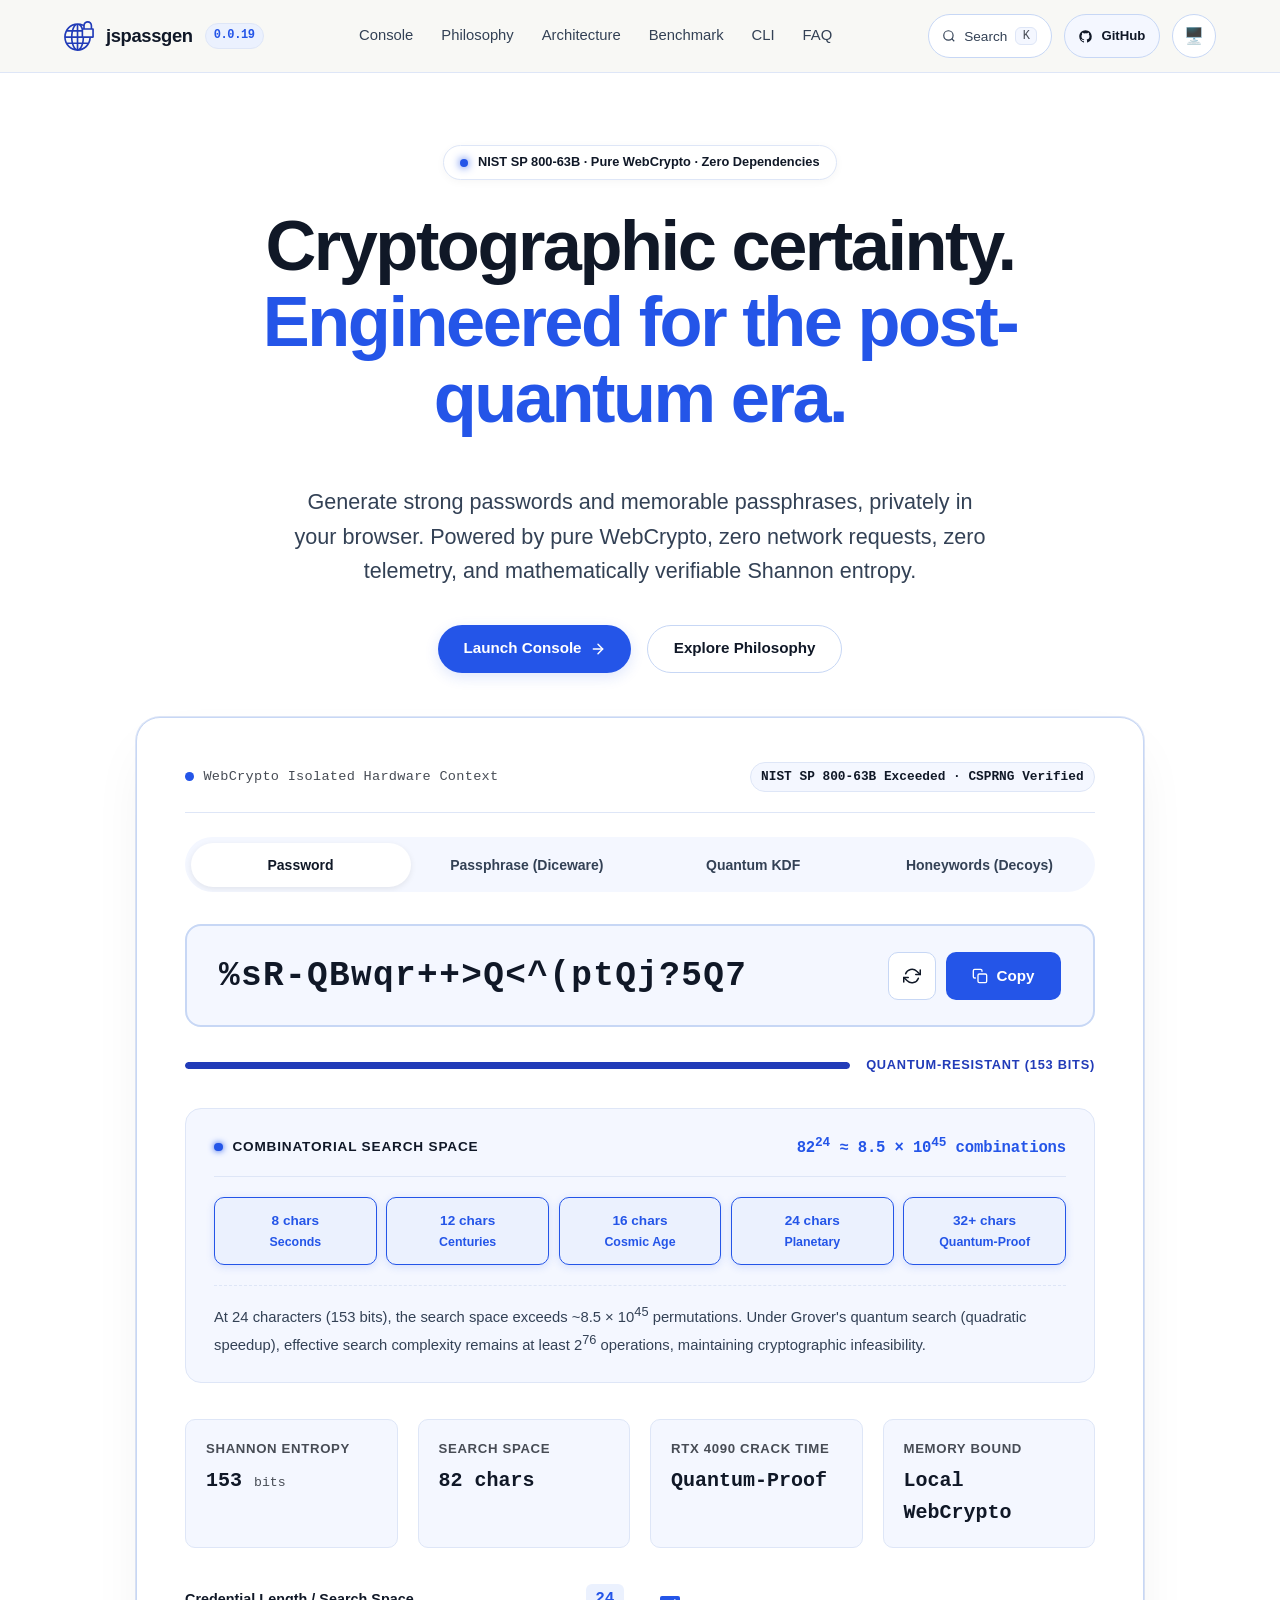
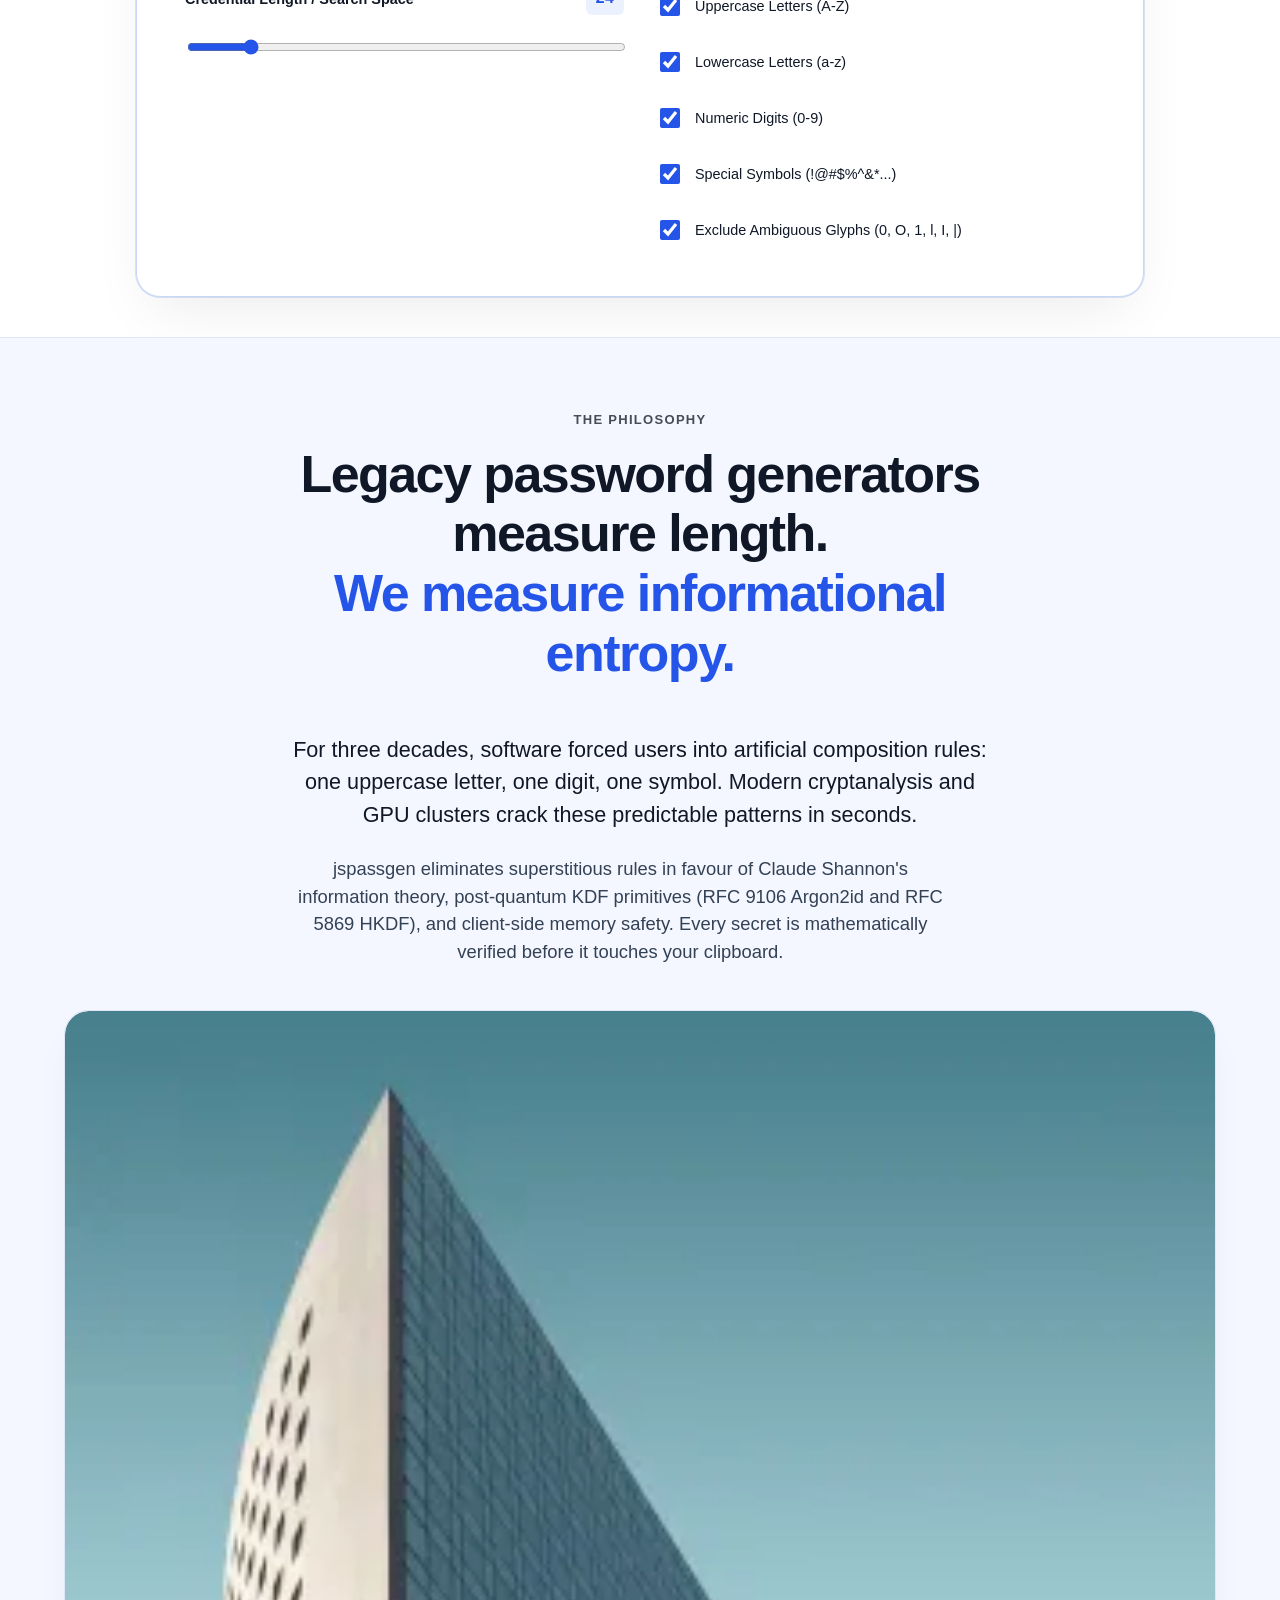
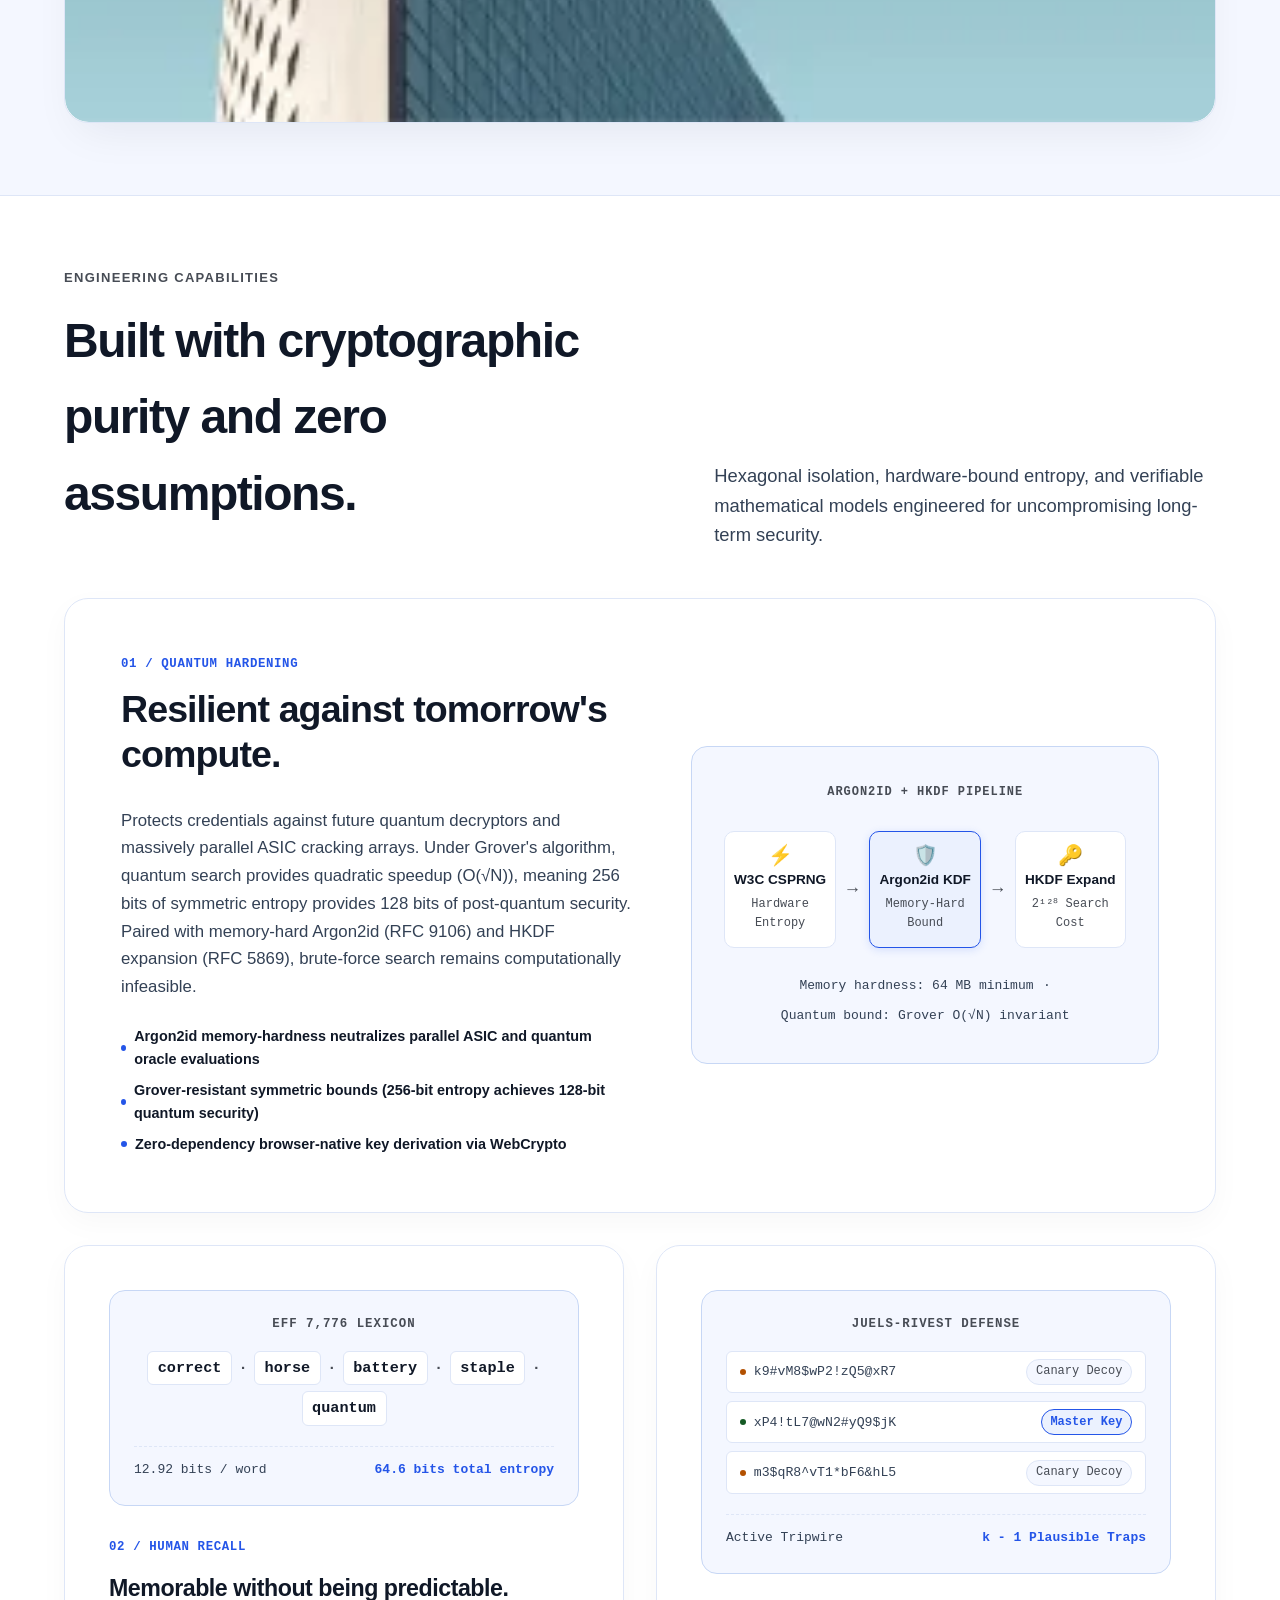
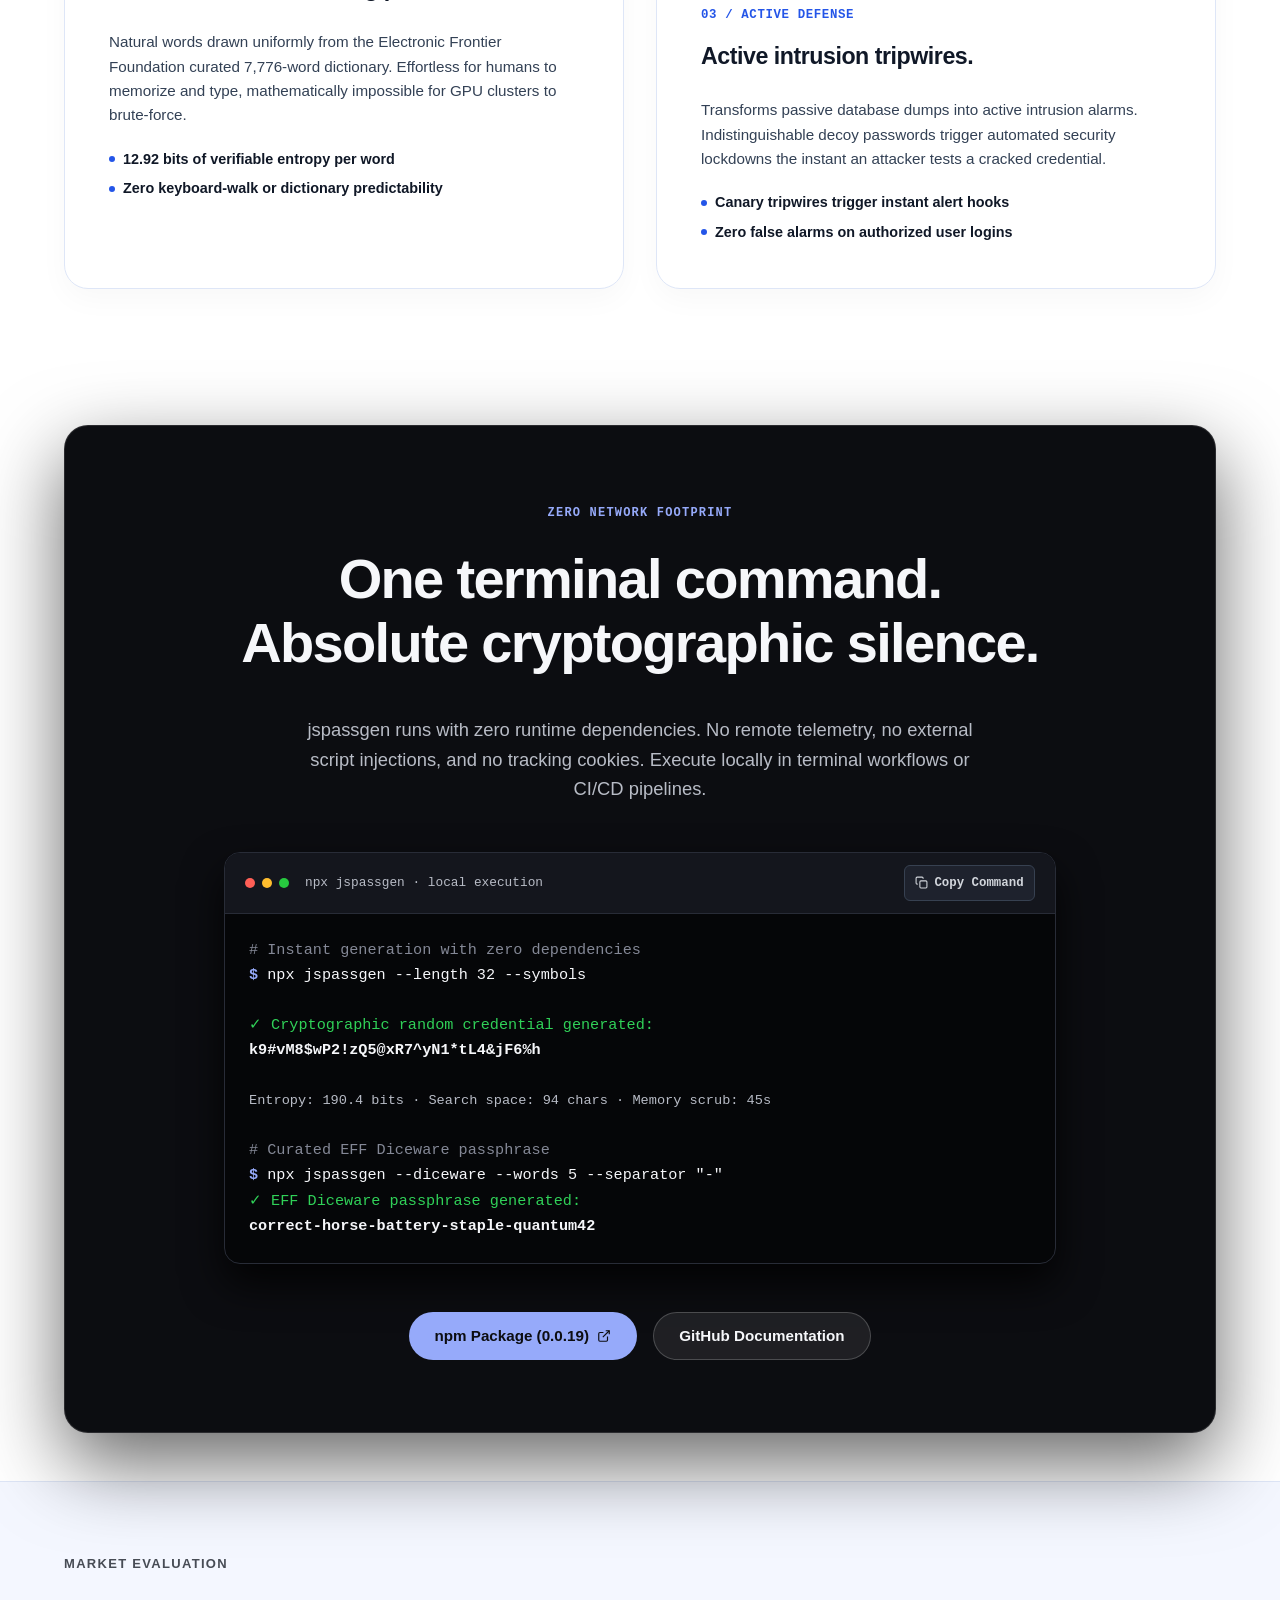
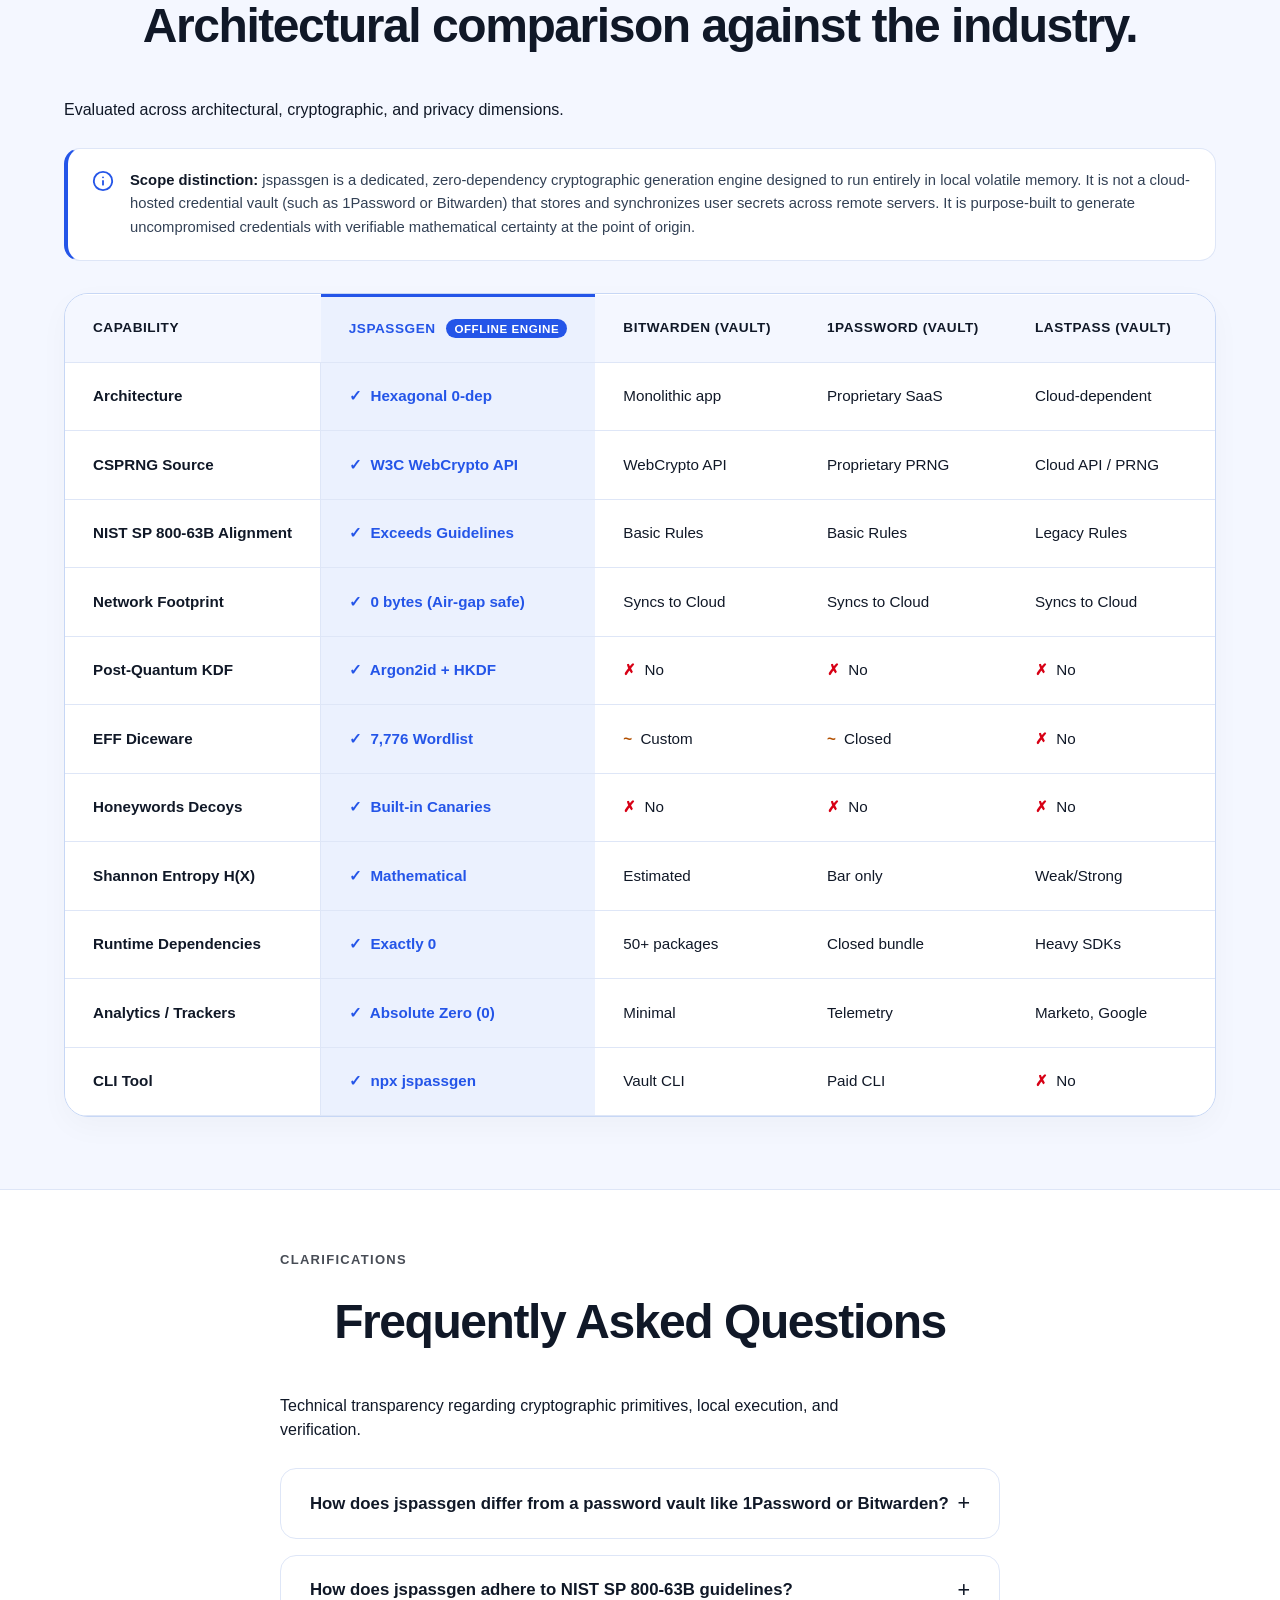
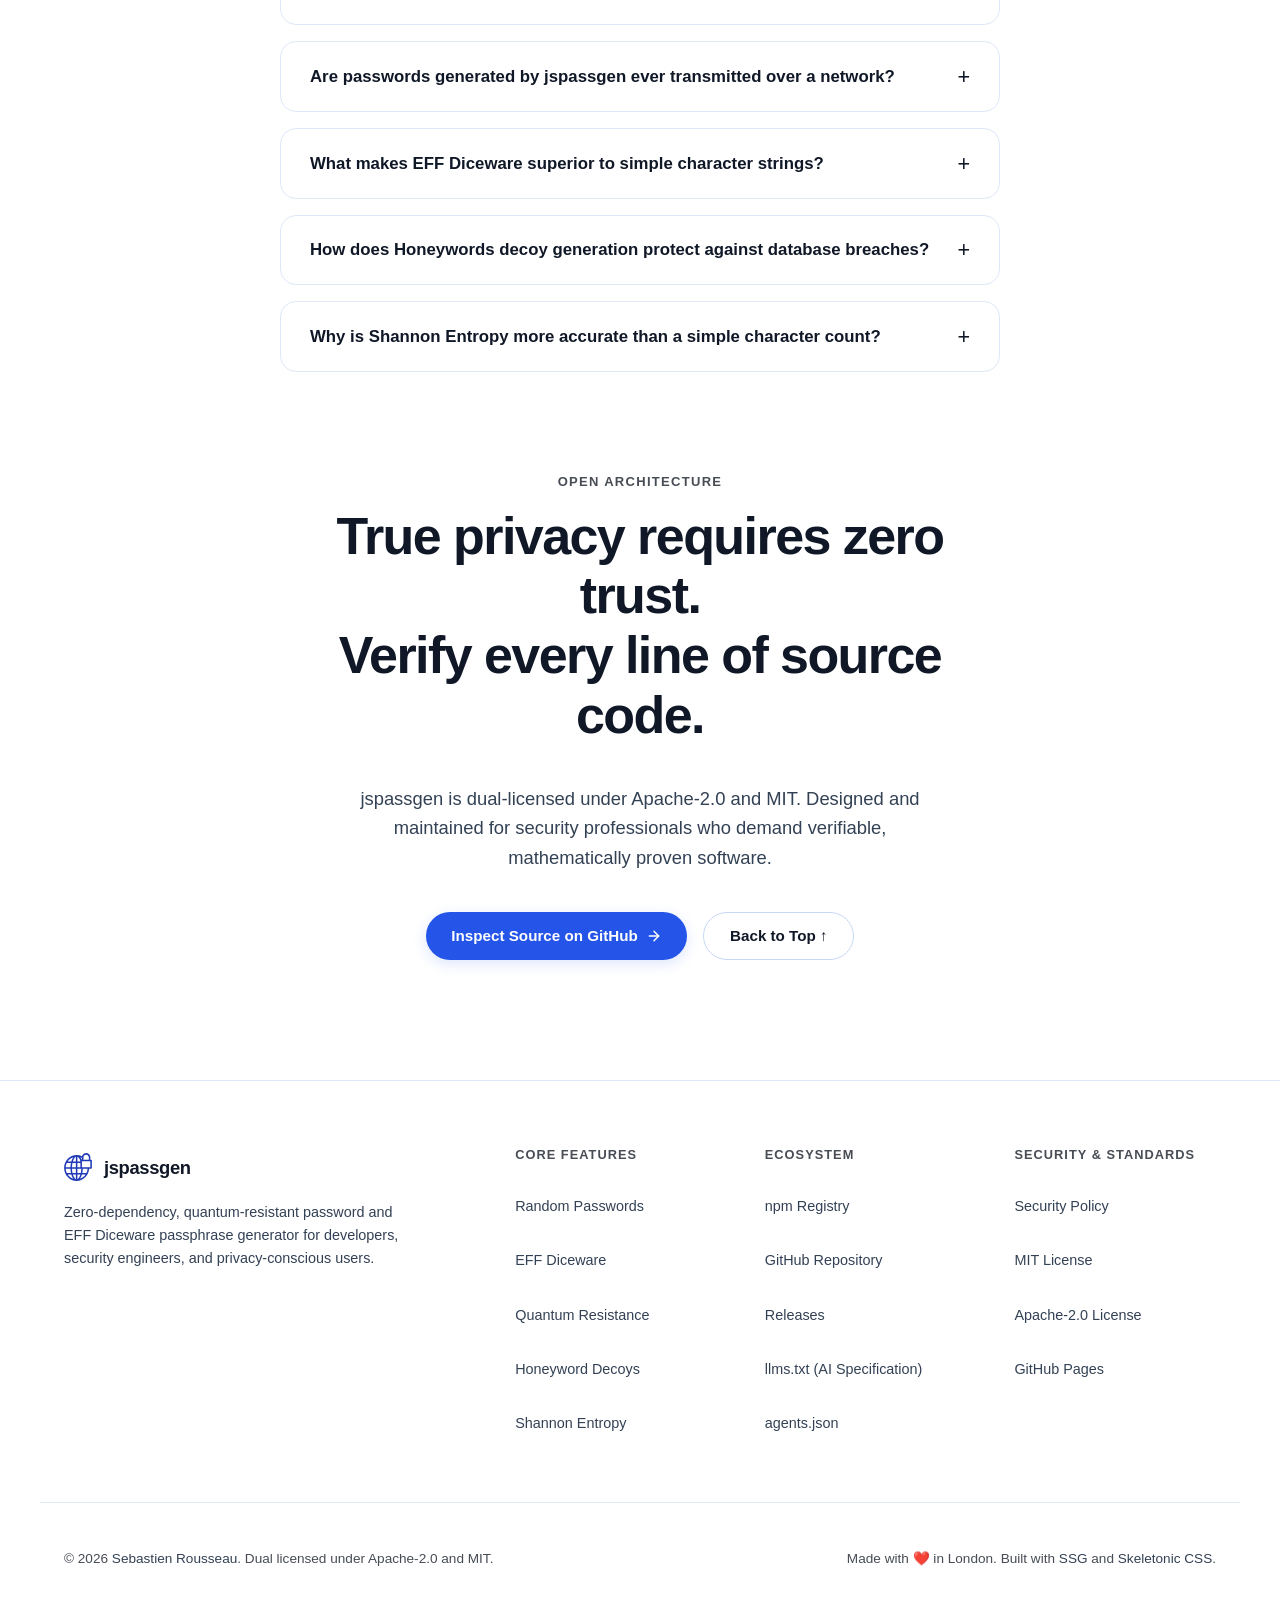
==== commit c26b1c55: "fix(seo): automate clean sitemaps and strip overlap Automate 404 exclusion from sitemaps and feeds d" ====
--- a/docs/index.html
+++ b/docs/index.html
@@ -110,7 +110,7 @@
 <svg viewBox="0 0 24 24"><circle cx="11" cy="11" r="8"/><line x1="21" y1="21" x2="16.65" y2="16.65"/></svg>
 <span>Search</span>
 <kbd>K</kbd>
-</button> <a href="https://github.com/sebastienrousseau/jspassgen" class="btn-header-cli" target="_blank" rel="noopener noreferrer" aria-label="View jspassgen on GitHub"> <svg width="15" height="15" viewBox="0 0 24 24" fill="currentColor" aria-hidden="true"><path d="M12 2C6.477 2 2 6.484 2 12.017c0 4.425 2.865 8.18 6.839 9.504.5.092.682-.217.682-.483 0-.237-.008-.868-.013-1.703-2.782.605-3.369-1.343-3.369-1.343-.454-1.158-1.11-1.466-1.11-1.466-.908-.62.069-.608.069-.608 1.003.07 1.53 1.032 1.53 1.032.892 1.53 2.341 1.088 2.91.832.092-.647.35-1.088.636-1.338-2.22-.253-4.555-1.113-4.555-4.951 0-1.093.39-1.988 1.029-2.688-.103-.253-.446-1.272.098-2.65 0 0 .84-.27 2.75 1.026A9.564 9.564 0 0112 6.844c.85.004 1.705.115 2.504.337 1.909-1.296 2.747-1.027 2.747-1.027.546 1.379.202 2.398.1 2.651.64.7 1.028 1.595 1.028 2.688 0 3.848-2.339 4.695-4.566 4.943.359.309.678.92.678 1.855 0 1.338-.012 2.419-.012 2.747 0 .268.18.58.688.482A10.019 10.019 0 0022 12.017C22 6.484 17.522 2 12 2z"/></svg> <span>GitHub</span> </a> <button class="theme-toggle" id="mode-toggle" type="button" data-label-light="Light" data-label-dark="Dark"> <span class="visually-hidden">Change color theme</span> <span class="visually-hidden" id="mode-state" data-label-system="System">System</span> <span class="theme-icon" aria-hidden="true"></span> </button></div></div></header><main id="main"><div id="liveAnnouncement" class="sr-only" aria-live="polite" aria-atomic="true"></div><section class="hero-section" id="hero"><div class="container hero-container"><div class="hero-eyebrow"><span class="eyebrow-dot"></span> <span class="eyebrow-text">NIST SP 800-63B · Pure WebCrypto · Zero Dependencies</span></div><h1 class="hero-headline"> Cryptographic certainty.<br /><span class="hero-highlight">Engineered for the post-quantum era.</span></h1><p class="hero-lead"> Generate strong passwords and memorable passphrases, privately in your browser. Powered by pure WebCrypto, zero network requests, zero telemetry, and mathematically verifiable Shannon entropy. </p><div class="hero-actions"><a href="#generator" class="btn-primary"> <span>Launch Console</span> <svg width="16" height="16" viewBox="0 0 24 24" fill="none" stroke="currentColor" stroke-width="2.2" stroke-linecap="round" stroke-linejoin="round" aria-hidden="true"><line x1="5" y1="12" x2="19" y2="12"></line><polyline points="12 5 19 12 12 19"></polyline></svg> </a> <a href="#manifesto" class="btn-secondary"> <span>Explore Philosophy</span> </a></div></div><div class="container showcase-container" id="generator"><h2 class="sr-only">Cryptographic Credential Console</h2><div class="console-wrapper"><div class="console-chrome"><div class="chrome-status"><span class="status-indicator"></span> <span class="status-text">WebCrypto Isolated Hardware Context</span></div><div class="chrome-badge">NIST SP 800-63B Exceeded · CSPRNG Verified</div></div><div class="generator-tabs" role="tablist" aria-label="Generator Modes"><button class="tab-btn active" role="tab" aria-selected="true" data-mode="random" id="tab-random"> Password </button> <button class="tab-btn" role="tab" aria-selected="false" data-mode="diceware" id="tab-diceware"> Passphrase (Diceware) </button> <button class="tab-btn" role="tab" aria-selected="false" data-mode="quantum" id="tab-quantum"> Quantum KDF </button> <button class="tab-btn" role="tab" aria-selected="false" data-mode="honeywords" id="tab-honeywords"> Honeywords (Decoys) </button></div><div class="password-display-box" role="region" aria-label="Generated Password Output"><div class="password-output" id="passwordOutput" aria-live="polite">Generating...</div><div class="password-actions"><button class="btn-icon" id="btnRefresh" type="button" aria-label="Generate new password" title="Generate New"> <svg width="18" height="18" viewBox="0 0 24 24" fill="none" stroke="currentColor" stroke-width="2" stroke-linecap="round" stroke-linejoin="round" aria-hidden="true"><path d="M23 4v6h-6M1 20v-6h6"/><path d="M3.51 9a9 9 0 0114.85-3.36L23 10M1 14l4.64 4.36A9 9 0 0020.49 15"/></svg> </button> <button class="btn-copy-main" id="btnCopy" type="button" aria-label="Copy generated password to clipboard"> <svg width="16" height="16" viewBox="0 0 24 24" fill="none" stroke="currentColor" stroke-width="2" stroke-linecap="round" stroke-linejoin="round" aria-hidden="true"><rect x="9" y="9" width="13" height="13" rx="2" ry="2"/><path d="M5 15H4a2 2 0 01-2-2V4a2 2 0 012-2h9a2 2 0 012 2v1"/></svg> <span>Copy</span> </button></div></div><div class="strength-bar-container"><div class="strength-bar-track"><div class="strength-bar-fill strength-quantum" id="strengthFill"></div></div><div class="strength-label text-quantum" id="strengthLabel">Quantum-Resistant</div></div><div class="search-space-showcase" id="searchSpaceShowcase" aria-live="polite"><div class="search-space-header"><div class="search-space-title"><span class="pulse-ring" aria-hidden="true"></span> <span>Combinatorial Search Space</span></div><div class="search-space-equation" id="searchSpaceEquation">94<sup>24</sup> ≈ 2.2 × 10<sup>47</sup> combinations</div></div><div class="search-space-visual"><div class="scale-track" role="group" aria-label="Brute-force crack resistance milestones"><div class="scale-segment is-active" data-level="1" id="seg1"><span>8 chars<br><small>Seconds</small></span></div><div class="scale-segment is-active" data-level="2" id="seg2"><span>12 chars<br><small>Centuries</small></span></div><div class="scale-segment is-active" data-level="3" id="seg3"><span>16 chars<br><small>Cosmic Age</small></span></div><div class="scale-segment is-active" data-level="4" id="seg4"><span>24 chars<br><small>Planetary</small></span></div><div class="scale-segment" data-level="5" id="seg5"><span>32+ chars<br><small>Quantum-Proof</small></span></div></div></div><div class="search-space-explainer" id="searchSpaceExplainer"> At 24 characters, the search space reaches 10<sup>47</sup> permutations. An array of 1,000,000 RTX 4090 GPUs attempting 10<sup>15</sup> keys/sec would require more time than the remaining life of the sun to exhaust 50% of the key space. </div></div><dl class="crypto-metrics-grid"><div class="metric-card"><dt>Shannon Entropy</dt><dd id="valEntropy">139 <small>bits</small></dd></div><div class="metric-card"><dt>Search Space</dt><dd id="valPool">94 chars</dd></div><div class="metric-card"><dt>RTX 4090 Crack Time</dt><dd id="valCrackTime">Centuries</dd></div><div class="metric-card"><dt>Memory Bound</dt><dd id="valNist">Local WebCrypto</dd></div></dl><div class="controls-grid"><div class="controls-col"><div class="slider-group"><div class="slider-header"><label for="lengthSlider" id="sliderLabel">Credential Length / Search Space</label> <span class="slider-val" id="lengthVal">24</span></div><input type="range" id="lengthSlider" min="8" max="128" value="24" aria-label="Password length slider" /></div></div><div class="controls-col"><div class="checkbox-group"><label class="checkbox-item" for="chkUpper"> <input type="checkbox" id="chkUpper" checked aria-label="Uppercase Letters (A-Z)" /> <span>Uppercase Letters (A-Z)</span> </label> <label class="checkbox-item" for="chkLower"> <input type="checkbox" id="chkLower" checked aria-label="Lowercase Letters (a-z)" /> <span>Lowercase Letters (a-z)</span> </label> <label class="checkbox-item" for="chkNumbers"> <input type="checkbox" id="chkNumbers" checked aria-label="Numeric Digits (0-9)" /> <span>Numeric Digits (0-9)</span> </label> <label class="checkbox-item" for="chkSymbols"> <input type="checkbox" id="chkSymbols" checked aria-label="Special Symbols (!@#$%^&*...)" /> <span>Special Symbols (!@#$%^&*...)</span> </label> <label class="checkbox-item" for="chkAmbiguous"> <input type="checkbox" id="chkAmbiguous" checked aria-label="Exclude Ambiguous Glyphs (0, O, 1, l, I, |)" /> <span>Exclude Ambiguous Glyphs (0, O, 1, l, I, |)</span> </label></div></div></div><div class="honeywords-preview is-hidden" id="honeywordsBox"><div class="honeywords-header"><svg width="18" height="18" viewBox="0 0 24 24" fill="none" stroke="currentColor" stroke-width="2" aria-hidden="true"><path d="M12 2L2 7l10 5 10-5-10-5zM2 17l10 5 10-5M2 12l10 5 10-5"/></svg><h3 class="honeywords-title">Active Honeywords Decoy Set (<a href="https://doi.org/10.1145/2508859.2516671" target="_blank" rel="external noopener noreferrer">Juels-Rivest Scheme, CCS '13</a>)</h3></div><p class="honeywords-intro"> Store all decoy credentials in your authentication database. If an adversary attempts to authenticate with any canary decoy, an immediate intrusion alarm triggers before the genuine master key is exposed. </p><div class="honeywords-list" id="honeywordsList"></div></div></div></div></section><section class="manifesto-section" id="manifesto"><div class="container narrow"><div class="section-label">THE PHILOSOPHY</div><h2 class="manifesto-heading"> Legacy password generators measure length.<br /><span class="text-accent">We measure informational entropy.</span></h2><div class="manifesto-body"><p class="manifesto-lead"> For three decades, software forced users into artificial composition rules: one uppercase letter, one digit, one symbol. Modern cryptanalysis and GPU clusters crack these predictable patterns in seconds. </p><p> jspassgen eliminates superstitious rules in favour of <a href="https://doi.org/10.1002/j.1538-7305.1948.tb01338.x" target="_blank" rel="external noopener noreferrer">Claude Shannon's information theory</a>, post-quantum KDF primitives (<a href="https://www.rfc-editor.org/rfc/rfc9106.html" target="_blank" rel="external noopener noreferrer">RFC 9106 Argon2id</a> and <a href="https://www.rfc-editor.org/rfc/rfc5869.html" target="_blank" rel="external noopener noreferrer">RFC 5869 HKDF</a>), and client-side memory safety. Every secret is mathematically verified before it touches your clipboard. </p></div></div><div class="container manifesto-media"><figure class="manifesto-figure"><picture> <source media="(min-width: 48rem)" srcset="images/pierre-chatel-innocenti-N5RN0JE5kaY-1200.webp" type="image/webp" width="1200" height="742" /> <source media="(min-width: 36rem)" srcset="images/pierre-chatel-innocenti-N5RN0JE5kaY-640.webp" type="image/webp" width="640" height="396" /> <source srcset="images/pierre-chatel-innocenti-N5RN0JE5kaY-320.webp" type="image/webp" width="320" height="198" /> <img src="images/pierre-chatel-innocenti-N5RN0JE5kaY-1200.webp" alt="Minimalist architectural facade with precision glass grid and concrete geometry" width="1200" height="742" loading="lazy" decoding="async" class="manifesto-img" /> </picture></figure></div></section><section class="chapters-section" id="architecture"><div class="container"><div class="chapters-header"><div class="chapters-header-left"><div class="section-label">ENGINEERING CAPABILITIES</div><h2 class="section-title text-left">Built with cryptographic purity and zero assumptions.</h2></div><div class="chapters-header-right"><p class="section-lead"> Hexagonal isolation, hardware-bound entropy, and verifiable mathematical models engineered for uncompromising long-term security. </p></div></div><div class="bento-grid"><article class="bento-card bento-hero"><div class="bento-content"><span class="chapter-num">01 / QUANTUM HARDENING</span><h3 class="bento-title">Resilient against tomorrow's compute.</h3><p class="bento-text"> Protects credentials against future quantum decryptors and massively parallel ASIC cracking arrays. Under Grover's algorithm, quantum search provides quadratic speedup (O(√N)), meaning 256 bits of symmetric entropy provides 128 bits of post-quantum security. Paired with memory-hard <a href="https://www.rfc-editor.org/rfc/rfc9106.html" target="_blank" rel="external noopener noreferrer">Argon2id (RFC 9106)</a> and <a href="https://www.rfc-editor.org/rfc/rfc5869.html" target="_blank" rel="external noopener noreferrer">HKDF expansion (RFC 5869)</a>, brute-force search remains computationally infeasible. </p><ul class="chapter-specs"><li>Argon2id memory-hardness neutralizes parallel ASIC and quantum oracle evaluations</li><li>Grover-resistant symmetric bounds (256-bit entropy achieves 128-bit quantum security)</li><li>Zero-dependency browser-native key derivation via WebCrypto</li></ul></div><div class="bento-visual"><div class="schematic-panel"><div class="schematic-badge">ARGON2ID + HKDF PIPELINE</div><div class="pipeline-flow"><div class="pipeline-node"><span class="node-icon">⚡</span> <span class="node-title">W3C CSPRNG</span> <span class="node-sub">Hardware Entropy</span></div><div class="pipeline-arrow" aria-hidden="true">→</div><div class="pipeline-node highlight"><span class="node-icon">🛡️</span> <span class="node-title">Argon2id KDF</span> <span class="node-sub">Memory-Hard Bound</span></div><div class="pipeline-arrow" aria-hidden="true">→</div><div class="pipeline-node"><span class="node-icon">🔑</span> <span class="node-title">HKDF Expand</span> <span class="node-sub">2¹²⁸ Search Cost</span></div></div><div class="schematic-meta"><span>Memory hardness: 64 MB minimum</span> <span>·</span> <span>Quantum bound: Grover O(√N) invariant</span></div></div></div></article><div class="bento-pair"><article class="bento-card bento-sub"><div class="bento-sub-visual"><div class="lexicon-display" aria-label="Sample 5-word Diceware passphrase"><span class="lex-tag">EFF 7,776 LEXICON</span><div class="lex-words"><span class="lex-w">correct</span> <span class="lex-sep">·</span> <span class="lex-w">horse</span> <span class="lex-sep">·</span> <span class="lex-w">battery</span> <span class="lex-sep">·</span> <span class="lex-w">staple</span> <span class="lex-sep">·</span> <span class="lex-w">quantum</span></div><div class="lex-entropy"><span>12.92 bits / word</span> <span class="lex-total">64.6 bits total entropy</span></div></div></div><div class="bento-sub-content"><span class="chapter-num">02 / HUMAN RECALL</span><h3 class="bento-sub-title">Memorable without being predictable.</h3><p class="bento-sub-text"> Natural words drawn uniformly from the Electronic Frontier Foundation curated 7,776-word dictionary. Effortless for humans to memorize and type, mathematically impossible for GPU clusters to brute-force. </p><ul class="chapter-specs compact"><li>12.92 bits of verifiable entropy per word</li><li>Zero keyboard-walk or dictionary predictability</li></ul></div></article><article class="bento-card bento-sub"><div class="bento-sub-visual"><div class="canary-display" aria-label="Honeywords canary decoy architecture"><span class="canary-tag">JUELS-RIVEST DEFENSE</span><div class="canary-list"><div class="canary-row decoy"><span class="canary-dot"></span> <span class="canary-text">k9#vM8$wP2!zQ5@xR7</span> <span class="canary-badge">Canary Decoy</span></div><div class="canary-row real"><span class="canary-dot real"></span> <span class="canary-text">xP4!tL7@wN2#yQ9$jK</span> <span class="canary-badge real">Master Key</span></div><div class="canary-row decoy"><span class="canary-dot"></span> <span class="canary-text">m3$qR8^vT1*bF6&amp;hL5</span> <span class="canary-badge">Canary Decoy</span></div></div><div class="canary-meta"><span>Active Tripwire</span> <span class="canary-status">k - 1 Plausible Traps</span></div></div></div><div class="bento-sub-content"><span class="chapter-num">03 / ACTIVE DEFENSE</span><h3 class="bento-sub-title">Active intrusion tripwires.</h3><p class="bento-sub-text"> Transforms passive database dumps into active intrusion alarms. Indistinguishable decoy passwords trigger automated security lockdowns the instant an attacker tests a cracked credential. </p><ul class="chapter-specs compact"><li>Canary tripwires trigger instant alert hooks</li><li>Zero false alarms on authorized user logins</li></ul></div></article></div></div></div></section><section class="cinematic-section" id="cli"><div class="container"><div class="cinematic-wrapper"><div class="cinematic-backdrop" aria-hidden="true"><picture> <source media="(min-width: 48rem)" srcset="images/pawel-czerwinski-7LoWpCOAn6k-1200.webp" type="image/webp" width="1200" height="742" /> <source srcset="images/pawel-czerwinski-7LoWpCOAn6k-640.webp" type="image/webp" width="640" height="396" /> <img src="images/pawel-czerwinski-7LoWpCOAn6k-1200.webp" alt="Subtle cyan and cobalt geometric glass blades in low light backdrop" width="1200" height="742" loading="lazy" decoding="async" class="cinematic-backdrop-img" /> </picture></div><div class="cinematic-inner"><div class="cinematic-badge">ZERO NETWORK FOOTPRINT</div><h2 class="cinematic-heading"> One terminal command.<br /> Absolute cryptographic silence. </h2><p class="cinematic-lead"> jspassgen runs with zero runtime dependencies. No remote telemetry, no external script injections, and no tracking cookies. Execute locally in terminal workflows or CI/CD pipelines. </p><div class="cinematic-terminal"><div class="terminal-bar"><div class="terminal-dots"><span></span><span></span><span></span></div><div class="terminal-label">npx jspassgen · local execution</div><button type="button" class="btn-terminal-copy" id="btnCopyCli" aria-label="Copy CLI command to clipboard"> <svg width="13" height="13" viewBox="0 0 24 24" fill="none" stroke="currentColor" stroke-width="2" aria-hidden="true"><rect x="9" y="9" width="13" height="13" rx="2" ry="2"></rect><path d="M5 15H4a2 2 0 0 1-2-2V4a2 2 0 0 1 2-2h9a2 2 0 0 1 2 2v1"></path></svg> <span>Copy Command</span> </button></div><div class="terminal-screen"><pre><code><span class="t-comment"># Instant generation with zero dependencies</span>
+</button> <a href="https://github.com/sebastienrousseau/jspassgen" class="btn-header-cli" target="_blank" rel="noopener noreferrer" aria-label="View jspassgen on GitHub"> <svg width="15" height="15" viewBox="0 0 24 24" fill="currentColor" aria-hidden="true"><path d="M12 2C6.477 2 2 6.484 2 12.017c0 4.425 2.865 8.18 6.839 9.504.5.092.682-.217.682-.483 0-.237-.008-.868-.013-1.703-2.782.605-3.369-1.343-3.369-1.343-.454-1.158-1.11-1.466-1.11-1.466-.908-.62.069-.608.069-.608 1.003.07 1.53 1.032 1.53 1.032.892 1.53 2.341 1.088 2.91.832.092-.647.35-1.088.636-1.338-2.22-.253-4.555-1.113-4.555-4.951 0-1.093.39-1.988 1.029-2.688-.103-.253-.446-1.272.098-2.65 0 0 .84-.27 2.75 1.026A9.564 9.564 0 0112 6.844c.85.004 1.705.115 2.504.337 1.909-1.296 2.747-1.027 2.747-1.027.546 1.379.202 2.398.1 2.651.64.7 1.028 1.595 1.028 2.688 0 3.848-2.339 4.695-4.566 4.943.359.309.678.92.678 1.855 0 1.338-.012 2.419-.012 2.747 0 .268.18.58.688.482A10.019 10.019 0 0022 12.017C22 6.484 17.522 2 12 2z"/></svg> <span>GitHub</span> </a> <button class="theme-toggle" id="mode-toggle" type="button" data-label-light="Light" data-label-dark="Dark"> <span class="visually-hidden">Change color theme</span> <span class="visually-hidden" id="mode-state" data-label-system="System">System</span> <span class="theme-icon" aria-hidden="true"></span> </button></div></div></header><main id="main"><div id="liveAnnouncement" class="sr-only" aria-live="polite" aria-atomic="true"></div><section class="hero-section" id="hero"><div class="container hero-container"><div class="hero-eyebrow"><span class="eyebrow-dot"></span> <span class="eyebrow-text">NIST SP 800-63B · Pure WebCrypto · Zero Dependencies</span></div><h1 class="hero-headline"> Cryptographic certainty.<br /><span class="hero-highlight">Engineered for the post-quantum era.</span></h1><p class="hero-lead"> Generate strong passwords and memorable passphrases, privately in your browser. Powered by pure WebCrypto, zero network requests, zero telemetry, and mathematically verifiable Shannon entropy. </p><div class="hero-actions"><a href="#generator" class="btn-primary"> <span>Launch Console</span> <svg width="16" height="16" viewBox="0 0 24 24" fill="none" stroke="currentColor" stroke-width="2.2" stroke-linecap="round" stroke-linejoin="round" aria-hidden="true"><line x1="5" y1="12" x2="19" y2="12"></line><polyline points="12 5 19 12 12 19"></polyline></svg> </a> <a href="#manifesto" class="btn-secondary"> <span>Explore Philosophy</span> </a></div></div><div class="container showcase-container" id="generator"><h2 class="sr-only">Cryptographic Credential Console</h2><div class="console-wrapper"><div class="console-chrome"><div class="chrome-status"><span class="status-indicator"></span> <span class="status-text">WebCrypto Isolated Hardware Context</span></div><div class="chrome-badge">NIST SP 800-63B Exceeded · CSPRNG Verified</div></div><div class="generator-tabs" role="tablist" aria-label="Generator Modes"><button class="tab-btn active" role="tab" aria-selected="true" data-mode="random" id="tab-random"> Password </button> <button class="tab-btn" role="tab" aria-selected="false" data-mode="diceware" id="tab-diceware"> Passphrase (Diceware) </button> <button class="tab-btn" role="tab" aria-selected="false" data-mode="quantum" id="tab-quantum"> Quantum KDF </button> <button class="tab-btn" role="tab" aria-selected="false" data-mode="honeywords" id="tab-honeywords"> Honeywords (Decoys) </button></div><div class="password-display-box" role="region" aria-label="Generated Password Output"><div class="password-output" id="passwordOutput" aria-live="polite">Generating...</div><div class="password-actions"><button class="btn-icon" id="btnRefresh" type="button" aria-label="Generate new password" title="Generate New"> <svg width="18" height="18" viewBox="0 0 24 24" fill="none" stroke="currentColor" stroke-width="2" stroke-linecap="round" stroke-linejoin="round" aria-hidden="true"><path d="M23 4v6h-6M1 20v-6h6"/><path d="M3.51 9a9 9 0 0114.85-3.36L23 10M1 14l4.64 4.36A9 9 0 0020.49 15"/></svg> </button> <button class="btn-copy-main" id="btnCopy" type="button" aria-label="Copy generated password to clipboard"> <svg width="16" height="16" viewBox="0 0 24 24" fill="none" stroke="currentColor" stroke-width="2" stroke-linecap="round" stroke-linejoin="round" aria-hidden="true"><rect x="9" y="9" width="13" height="13" rx="2" ry="2"/><path d="M5 15H4a2 2 0 01-2-2V4a2 2 0 012-2h9a2 2 0 012 2v1"/></svg> <span>Copy</span> </button></div></div><div class="strength-bar-container"><div class="strength-bar-track"><div class="strength-bar-fill strength-quantum" id="strengthFill"></div></div><div class="strength-label text-quantum" id="strengthLabel">Quantum-Resistant</div></div><div class="search-space-showcase" id="searchSpaceShowcase" aria-live="polite"><div class="search-space-header"><div class="search-space-title"><span class="pulse-ring" aria-hidden="true"></span> <span>Combinatorial Search Space</span></div><div class="search-space-equation" id="searchSpaceEquation">94<sup>24</sup> ≈ 2.2 × 10<sup>47</sup> combinations</div></div><div class="search-space-visual"><div class="scale-track" role="group" aria-label="Brute-force crack resistance milestones"><div class="scale-segment is-active" data-level="1" id="seg1"><span>8 chars<br><small>Seconds</small></span></div><div class="scale-segment is-active" data-level="2" id="seg2"><span>12 chars<br><small>Centuries</small></span></div><div class="scale-segment is-active" data-level="3" id="seg3"><span>16 chars<br><small>Cosmic Age</small></span></div><div class="scale-segment is-active" data-level="4" id="seg4"><span>24 chars<br><small>Planetary</small></span></div><div class="scale-segment" data-level="5" id="seg5"><span>32+ chars<br><small>Quantum-Proof</small></span></div></div></div><div class="search-space-explainer" id="searchSpaceExplainer"> At 24 characters, the search space reaches 10<sup>47</sup> permutations. An array of 1,000,000 RTX 4090 GPUs attempting 10<sup>15</sup> keys/sec would require more time than the remaining life of the sun to exhaust 50% of the key space. </div></div><dl class="crypto-metrics-grid"><div class="metric-card"><dt>Shannon Entropy</dt><dd id="valEntropy">139 <small>bits</small></dd></div><div class="metric-card"><dt>Search Space</dt><dd id="valPool">94 chars</dd></div><div class="metric-card"><dt>RTX 4090 Crack Time</dt><dd id="valCrackTime">Centuries</dd></div><div class="metric-card"><dt>Memory Bound</dt><dd id="valNist">Local WebCrypto</dd></div></dl><div class="controls-grid"><div class="controls-col"><div class="slider-group"><div class="slider-header"><label for="lengthSlider" id="sliderLabel">Credential Length / Search Space</label> <span class="slider-val" id="lengthVal">24</span></div><input type="range" id="lengthSlider" min="8" max="128" value="24" aria-label="Password length slider" /></div></div><div class="controls-col"><div class="checkbox-group"><label class="checkbox-item" for="chkUpper"> <input type="checkbox" id="chkUpper" checked aria-label="Uppercase Letters (A-Z)" /> <span>Uppercase Letters (A-Z)</span> </label> <label class="checkbox-item" for="chkLower"> <input type="checkbox" id="chkLower" checked aria-label="Lowercase Letters (a-z)" /> <span>Lowercase Letters (a-z)</span> </label> <label class="checkbox-item" for="chkNumbers"> <input type="checkbox" id="chkNumbers" checked aria-label="Numeric Digits (0-9)" /> <span>Numeric Digits (0-9)</span> </label> <label class="checkbox-item" for="chkSymbols"> <input type="checkbox" id="chkSymbols" checked aria-label="Special Symbols (!@#$%^&*...)" /> <span>Special Symbols (!@#$%^&*...)</span> </label> <label class="checkbox-item" for="chkAmbiguous"> <input type="checkbox" id="chkAmbiguous" checked aria-label="Exclude Ambiguous Glyphs (0, O, 1, l, I, |)" /> <span>Exclude Ambiguous Glyphs (0, O, 1, l, I, |)</span> </label></div></div></div><div class="honeywords-preview is-hidden" id="honeywordsBox"><div class="honeywords-header"><svg width="18" height="18" viewBox="0 0 24 24" fill="none" stroke="currentColor" stroke-width="2" aria-hidden="true"><path d="M12 2L2 7l10 5 10-5-10-5zM2 17l10 5 10-5M2 12l10 5 10-5"/></svg><h3 class="honeywords-title">Active Honeywords Decoy Set (<a href="https://doi.org/10.1145/2508859.2516671" target="_blank" rel="external noopener noreferrer">Juels-Rivest Scheme, CCS '13</a>)</h3></div><p class="honeywords-intro"> Store all decoy credentials in your authentication database. If an adversary attempts to authenticate with any canary decoy, an immediate intrusion alarm triggers before the genuine master key is exposed. </p><div class="honeywords-list" id="honeywordsList"></div></div></div></div></section><section class="manifesto-section" id="manifesto"><div class="container narrow"><div class="section-label">THE PHILOSOPHY</div><h2 class="manifesto-heading"> Legacy password generators measure length.<br /><span class="text-accent">We measure informational entropy.</span></h2><div class="manifesto-body"><p class="manifesto-lead"> For three decades, software forced users into artificial composition rules: one uppercase letter, one digit, one symbol. Modern cryptanalysis and GPU clusters crack these predictable patterns in seconds. </p><p> jspassgen eliminates superstitious rules in favour of Claude Shannon's information theory, post-quantum KDF primitives (RFC 9106 Argon2id and RFC 5869 HKDF), and client-side memory safety. Every secret is mathematically verified before it touches your clipboard. </p></div></div><div class="container manifesto-media"><figure class="manifesto-figure"><picture> <source media="(min-width: 48rem)" srcset="images/pierre-chatel-innocenti-N5RN0JE5kaY-1200.webp" type="image/webp" width="1200" height="742" /> <source media="(min-width: 36rem)" srcset="images/pierre-chatel-innocenti-N5RN0JE5kaY-640.webp" type="image/webp" width="640" height="396" /> <source srcset="images/pierre-chatel-innocenti-N5RN0JE5kaY-320.webp" type="image/webp" width="320" height="198" /> <img src="images/pierre-chatel-innocenti-N5RN0JE5kaY-1200.webp" alt="Minimalist architectural facade with precision glass grid and concrete geometry" width="1200" height="742" loading="lazy" decoding="async" class="manifesto-img" /> </picture></figure></div></section><section class="chapters-section" id="architecture"><div class="container"><div class="chapters-header"><div class="chapters-header-left"><div class="section-label">ENGINEERING CAPABILITIES</div><h2 class="section-title text-left">Built with cryptographic purity and zero assumptions.</h2></div><div class="chapters-header-right"><p class="section-lead"> Hexagonal isolation, hardware-bound entropy, and verifiable mathematical models engineered for uncompromising long-term security. </p></div></div><div class="bento-grid"><article class="bento-card bento-hero"><div class="bento-content"><span class="chapter-num">01 / QUANTUM HARDENING</span><h3 class="bento-title">Resilient against tomorrow's compute.</h3><p class="bento-text"> Protects credentials against future quantum decryptors and massively parallel ASIC cracking arrays. Under Grover's algorithm, quantum search provides quadratic speedup (O(√N)), meaning 256 bits of symmetric entropy provides 128 bits of post-quantum security. Paired with memory-hard Argon2id (RFC 9106) and HKDF expansion (RFC 5869), brute-force search remains computationally infeasible. </p><ul class="chapter-specs"><li>Argon2id memory-hardness neutralizes parallel ASIC and quantum oracle evaluations</li><li>Grover-resistant symmetric bounds (256-bit entropy achieves 128-bit quantum security)</li><li>Zero-dependency browser-native key derivation via WebCrypto</li></ul></div><div class="bento-visual"><div class="schematic-panel"><div class="schematic-badge">ARGON2ID + HKDF PIPELINE</div><div class="pipeline-flow"><div class="pipeline-node"><span class="node-icon">⚡</span> <span class="node-title">W3C CSPRNG</span> <span class="node-sub">Hardware Entropy</span></div><div class="pipeline-arrow" aria-hidden="true">→</div><div class="pipeline-node highlight"><span class="node-icon">🛡️</span> <span class="node-title">Argon2id KDF</span> <span class="node-sub">Memory-Hard Bound</span></div><div class="pipeline-arrow" aria-hidden="true">→</div><div class="pipeline-node"><span class="node-icon">🔑</span> <span class="node-title">HKDF Expand</span> <span class="node-sub">2¹²⁸ Search Cost</span></div></div><div class="schematic-meta"><span>Memory hardness: 64 MB minimum</span> <span>·</span> <span>Quantum bound: Grover O(√N) invariant</span></div></div></div></article><div class="bento-pair"><article class="bento-card bento-sub"><div class="bento-sub-visual"><div class="lexicon-display" aria-label="Sample 5-word Diceware passphrase"><span class="lex-tag">EFF 7,776 LEXICON</span><div class="lex-words"><span class="lex-w">correct</span> <span class="lex-sep">·</span> <span class="lex-w">horse</span> <span class="lex-sep">·</span> <span class="lex-w">battery</span> <span class="lex-sep">·</span> <span class="lex-w">staple</span> <span class="lex-sep">·</span> <span class="lex-w">quantum</span></div><div class="lex-entropy"><span>12.92 bits / word</span> <span class="lex-total">64.6 bits total entropy</span></div></div></div><div class="bento-sub-content"><span class="chapter-num">02 / HUMAN RECALL</span><h3 class="bento-sub-title">Memorable without being predictable.</h3><p class="bento-sub-text"> Natural words drawn uniformly from the Electronic Frontier Foundation curated 7,776-word dictionary. Effortless for humans to memorize and type, mathematically impossible for GPU clusters to brute-force. </p><ul class="chapter-specs compact"><li>12.92 bits of verifiable entropy per word</li><li>Zero keyboard-walk or dictionary predictability</li></ul></div></article><article class="bento-card bento-sub"><div class="bento-sub-visual"><div class="canary-display" aria-label="Honeywords canary decoy architecture"><span class="canary-tag">JUELS-RIVEST DEFENSE</span><div class="canary-list"><div class="canary-row decoy"><span class="canary-dot"></span> <span class="canary-text">k9#vM8$wP2!zQ5@xR7</span> <span class="canary-badge">Canary Decoy</span></div><div class="canary-row real"><span class="canary-dot real"></span> <span class="canary-text">xP4!tL7@wN2#yQ9$jK</span> <span class="canary-badge real">Master Key</span></div><div class="canary-row decoy"><span class="canary-dot"></span> <span class="canary-text">m3$qR8^vT1*bF6&amp;hL5</span> <span class="canary-badge">Canary Decoy</span></div></div><div class="canary-meta"><span>Active Tripwire</span> <span class="canary-status">k - 1 Plausible Traps</span></div></div></div><div class="bento-sub-content"><span class="chapter-num">03 / ACTIVE DEFENSE</span><h3 class="bento-sub-title">Active intrusion tripwires.</h3><p class="bento-sub-text"> Transforms passive database dumps into active intrusion alarms. Indistinguishable decoy passwords trigger automated security lockdowns the instant an attacker tests a cracked credential. </p><ul class="chapter-specs compact"><li>Canary tripwires trigger instant alert hooks</li><li>Zero false alarms on authorized user logins</li></ul></div></article></div></div></div></section><section class="cinematic-section" id="cli"><div class="container"><div class="cinematic-wrapper"><div class="cinematic-backdrop" aria-hidden="true"><picture> <source media="(min-width: 48rem)" srcset="images/pawel-czerwinski-7LoWpCOAn6k-1200.webp" type="image/webp" width="1200" height="742" /> <source srcset="images/pawel-czerwinski-7LoWpCOAn6k-640.webp" type="image/webp" width="640" height="396" /> <img src="images/pawel-czerwinski-7LoWpCOAn6k-1200.webp" alt="Subtle cyan and cobalt geometric glass blades in low light backdrop" width="1200" height="742" loading="lazy" decoding="async" class="cinematic-backdrop-img" /> </picture></div><div class="cinematic-inner"><div class="cinematic-badge">ZERO NETWORK FOOTPRINT</div><h2 class="cinematic-heading"> One terminal command.<br /> Absolute cryptographic silence. </h2><p class="cinematic-lead"> jspassgen runs with zero runtime dependencies. No remote telemetry, no external script injections, and no tracking cookies. Execute locally in terminal workflows or CI/CD pipelines. </p><div class="cinematic-terminal"><div class="terminal-bar"><div class="terminal-dots"><span></span><span></span><span></span></div><div class="terminal-label">npx jspassgen · local execution</div><button type="button" class="btn-terminal-copy" id="btnCopyCli" aria-label="Copy CLI command to clipboard"> <svg width="13" height="13" viewBox="0 0 24 24" fill="none" stroke="currentColor" stroke-width="2" aria-hidden="true"><rect x="9" y="9" width="13" height="13" rx="2" ry="2"></rect><path d="M5 15H4a2 2 0 0 1-2-2V4a2 2 0 0 1 2-2h9a2 2 0 0 1 2 2v1"></path></svg> <span>Copy Command</span> </button></div><div class="terminal-screen"><pre><code><span class="t-comment"># Instant generation with zero dependencies</span>
 <span class="t-prompt">$</span> npx jspassgen --length 32 --symbols
 
 <span class="t-success">✓ Cryptographic random credential generated:</span>
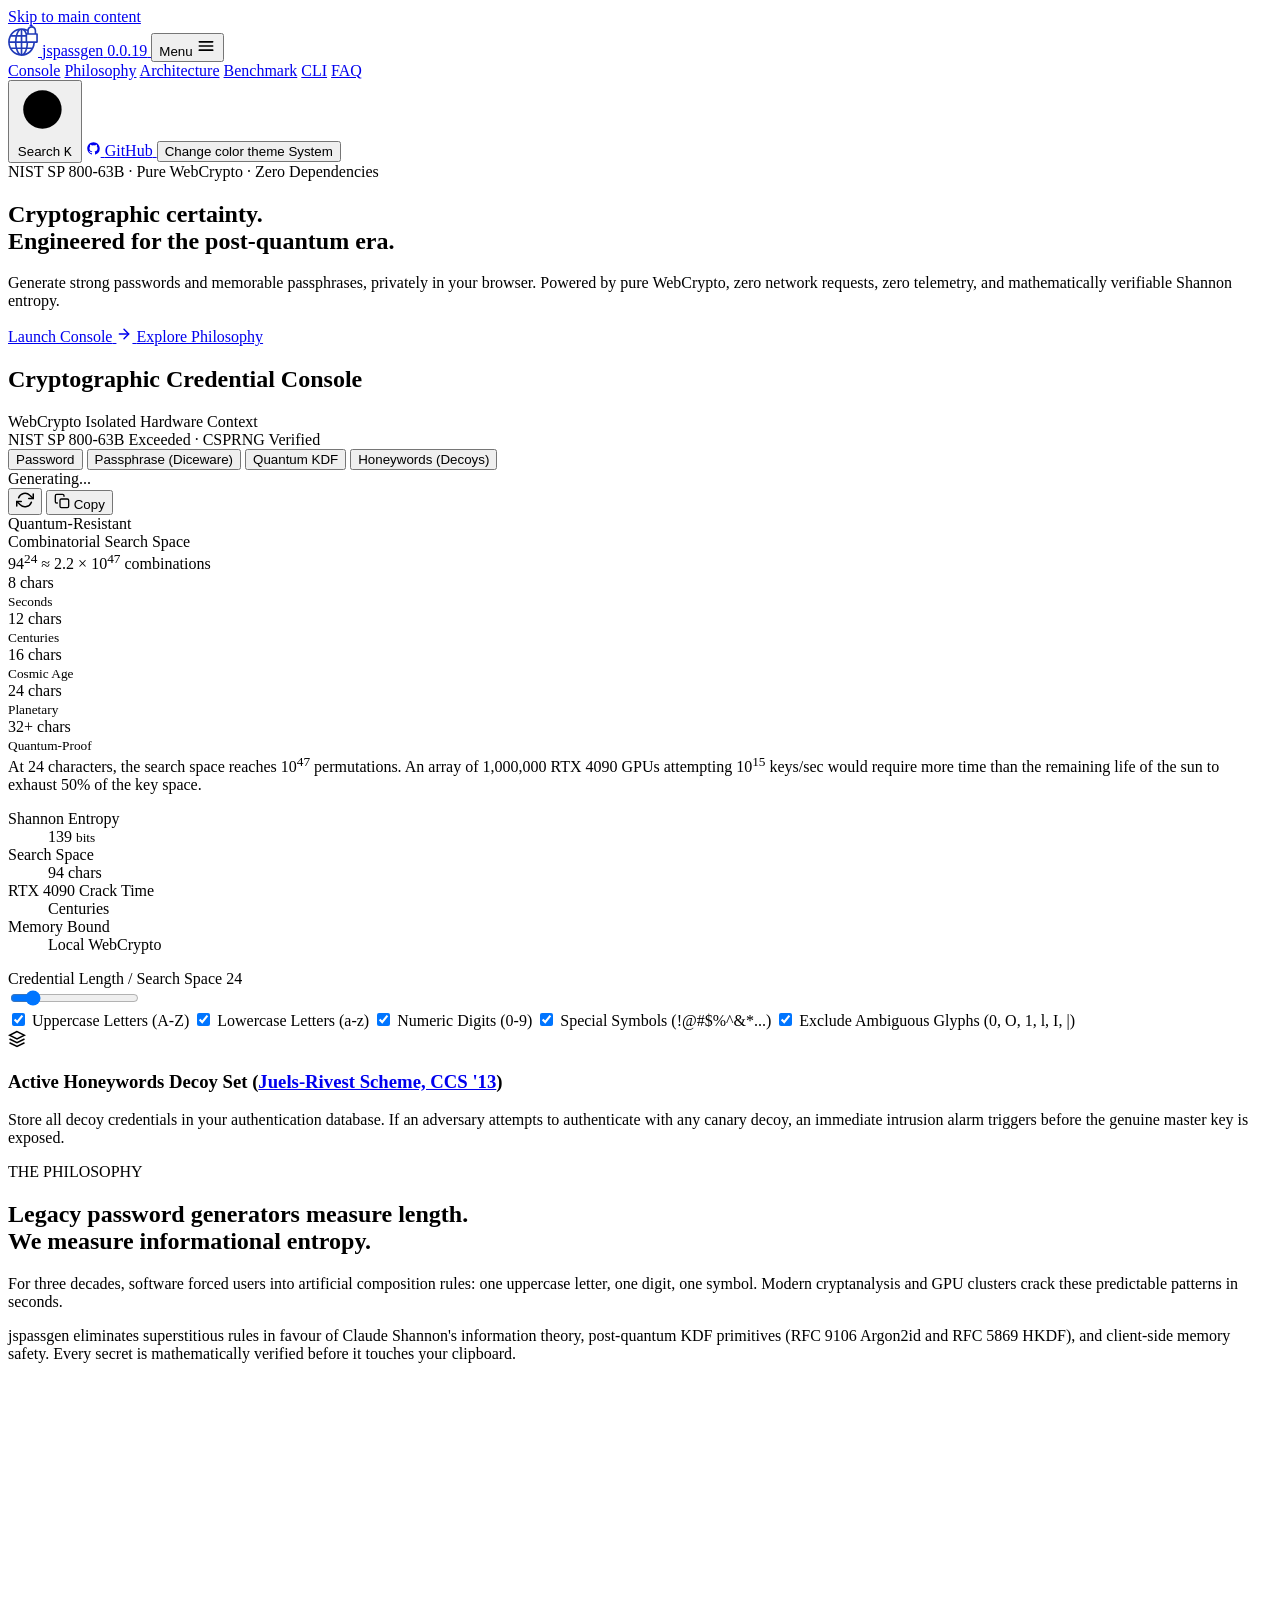
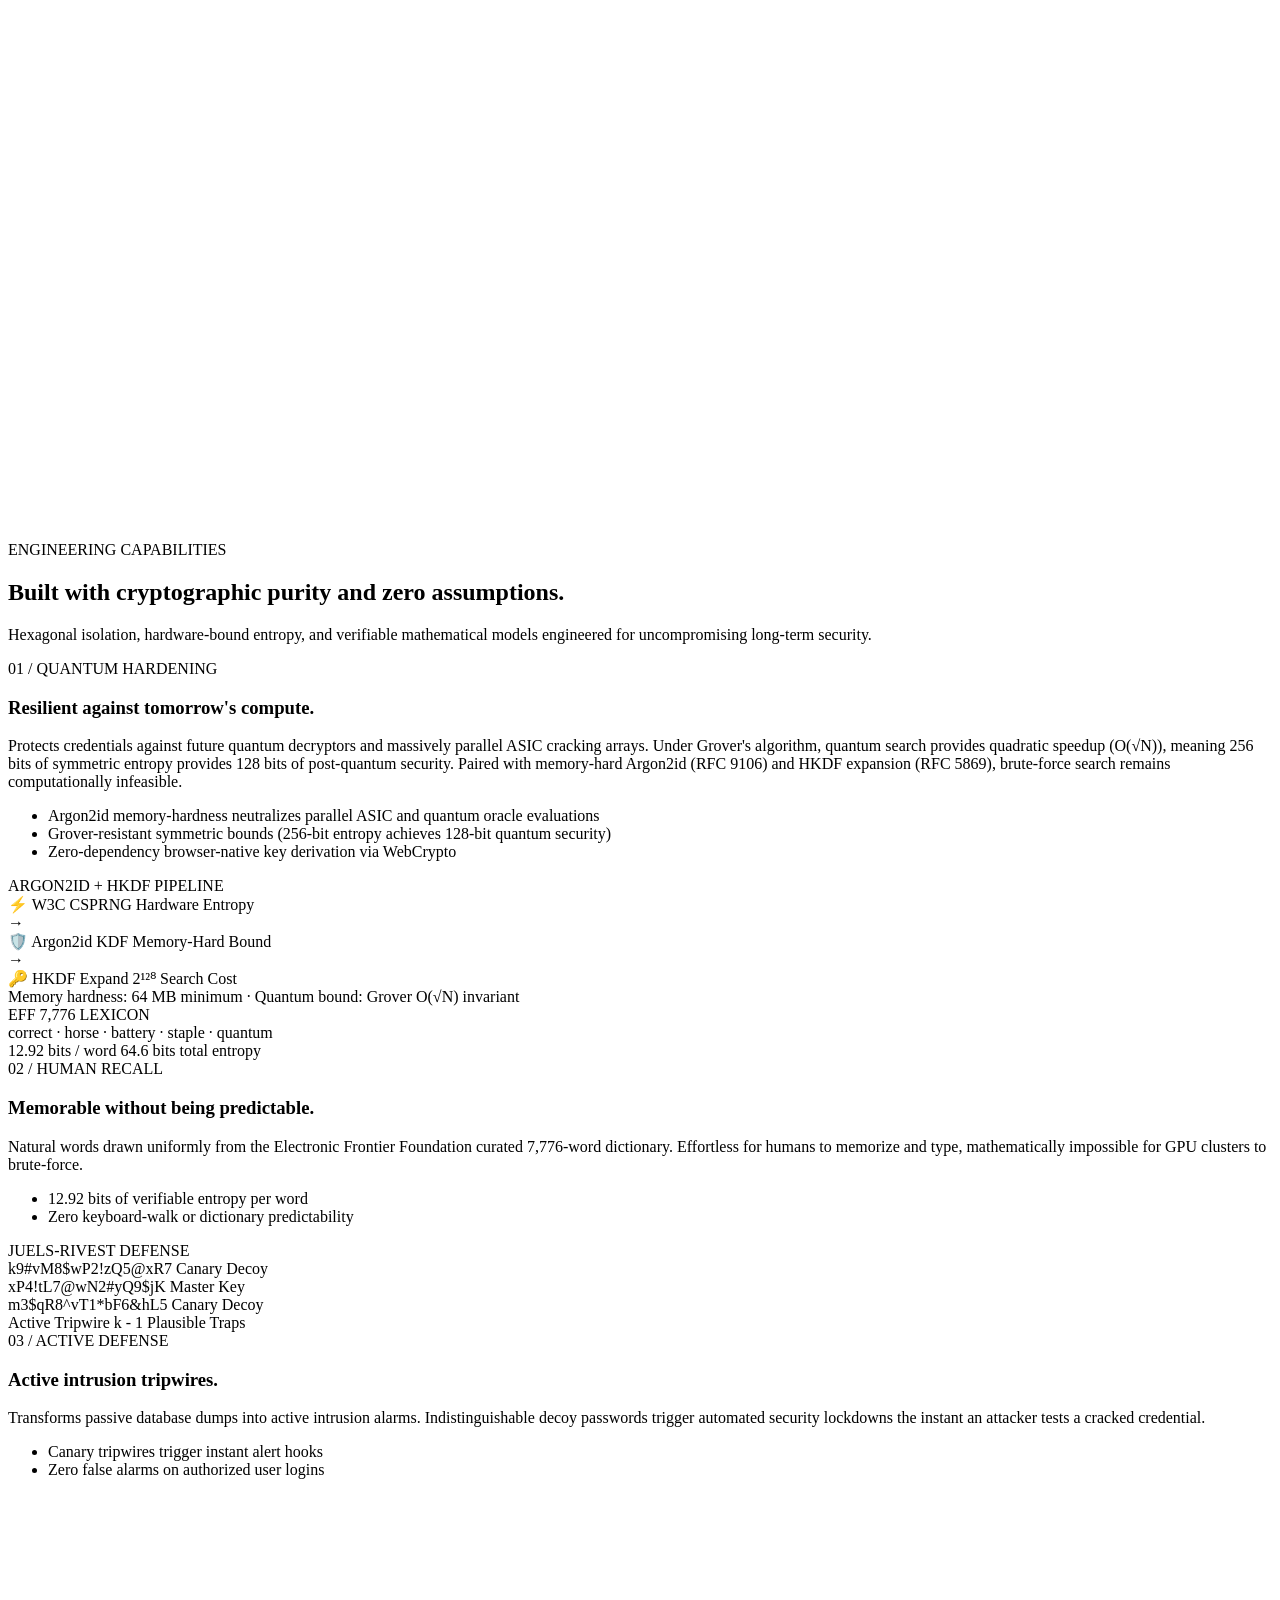
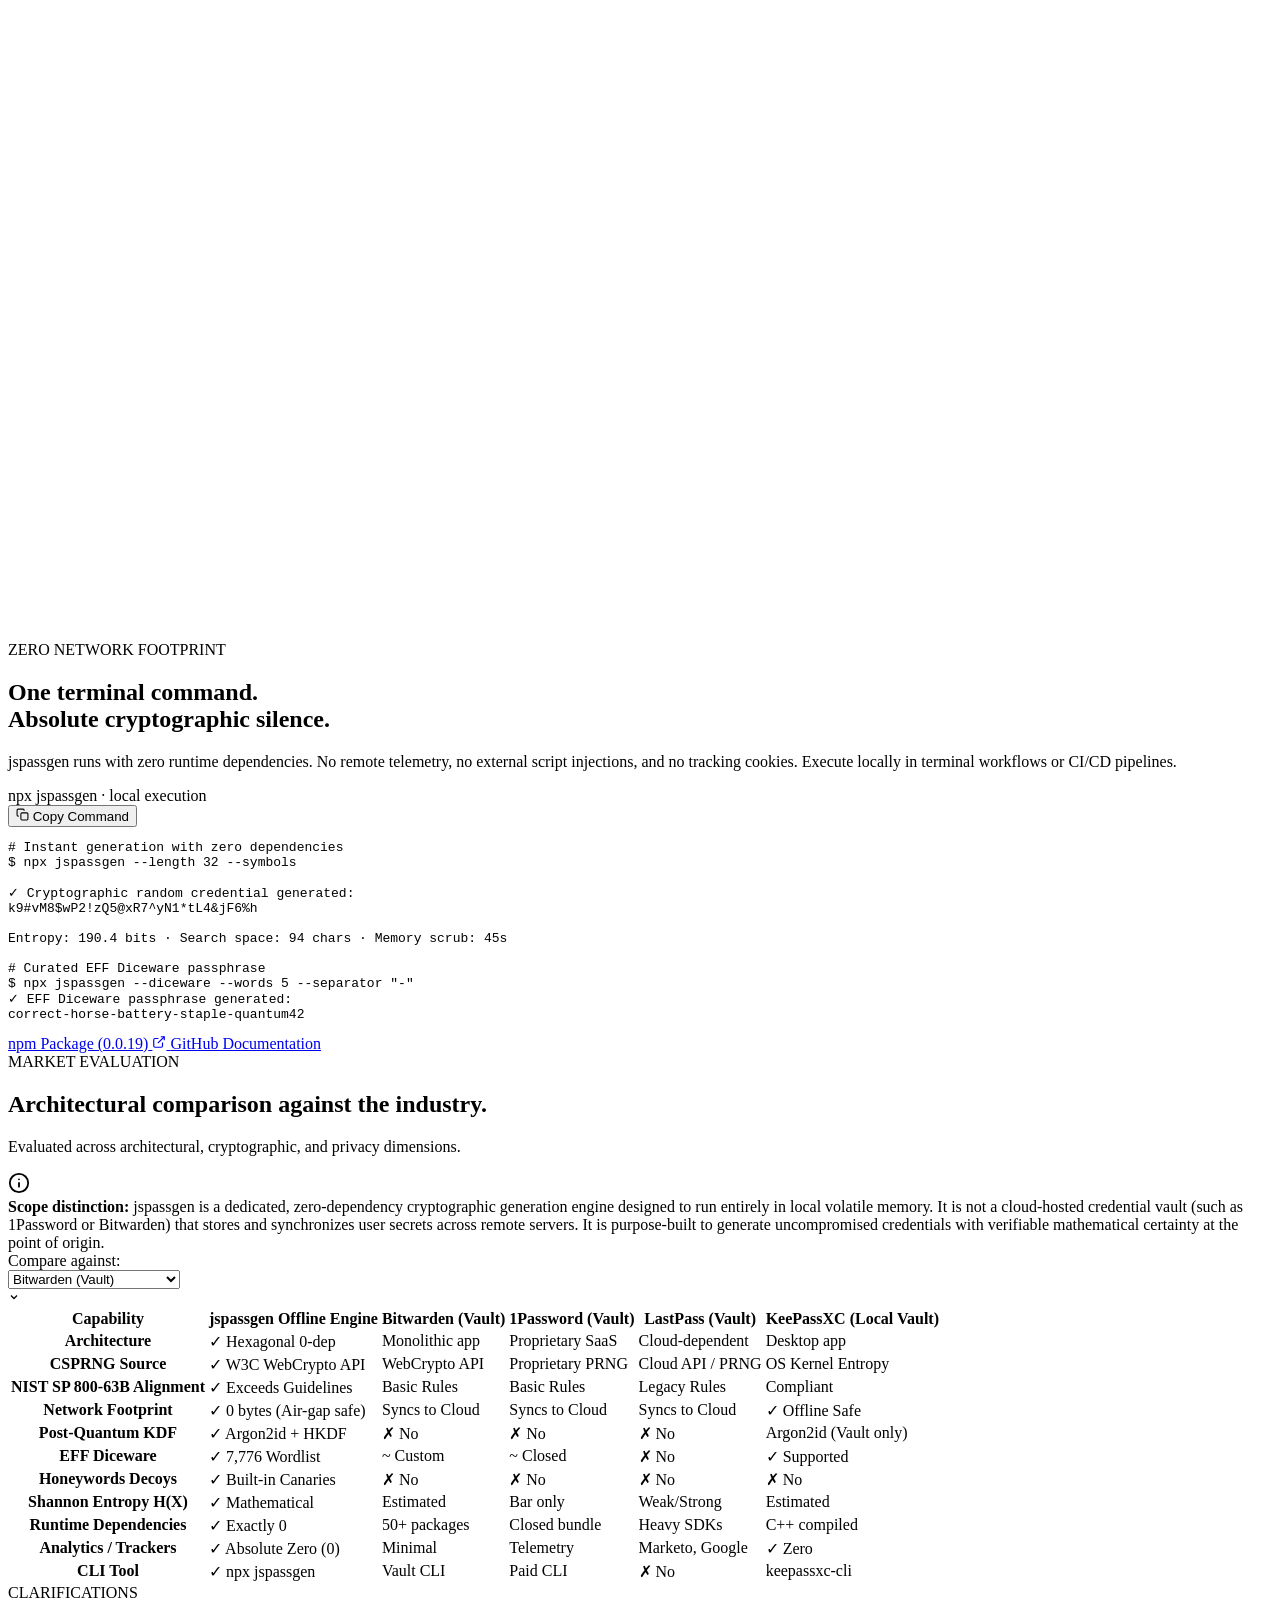
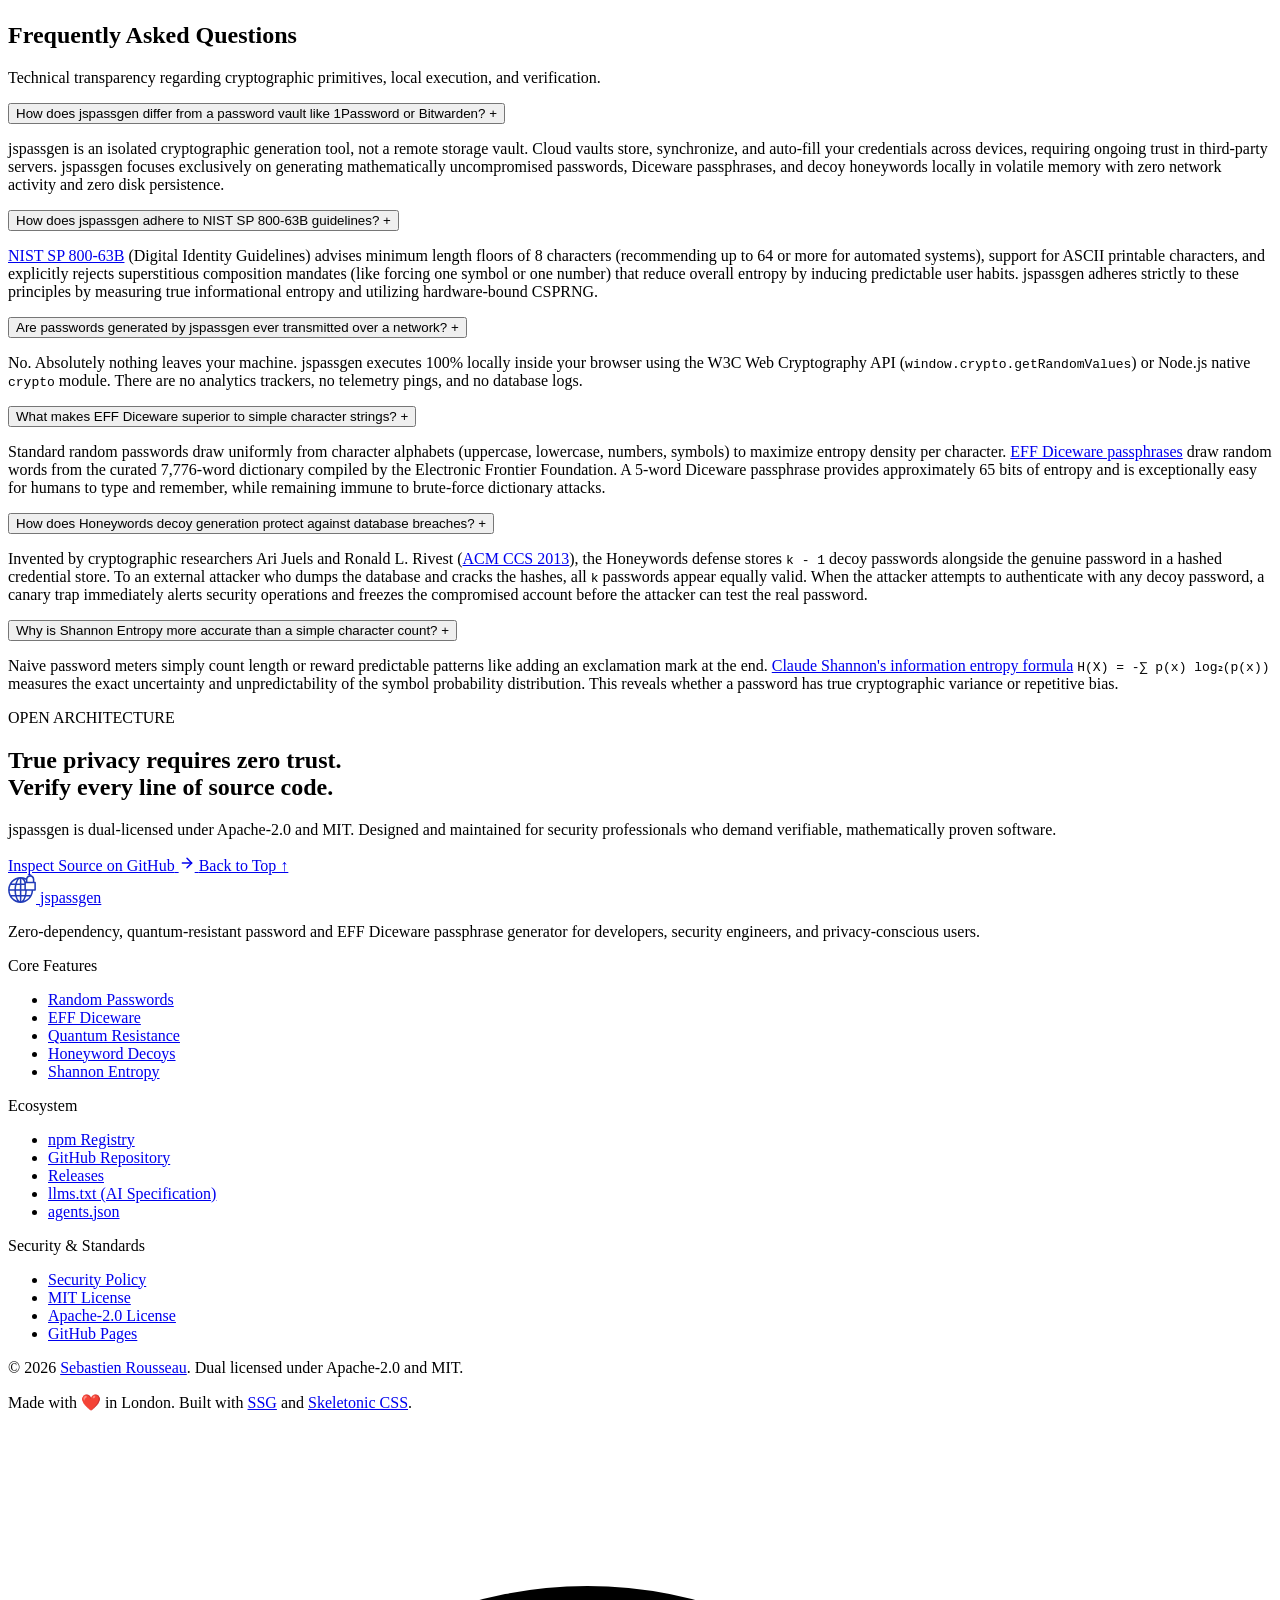
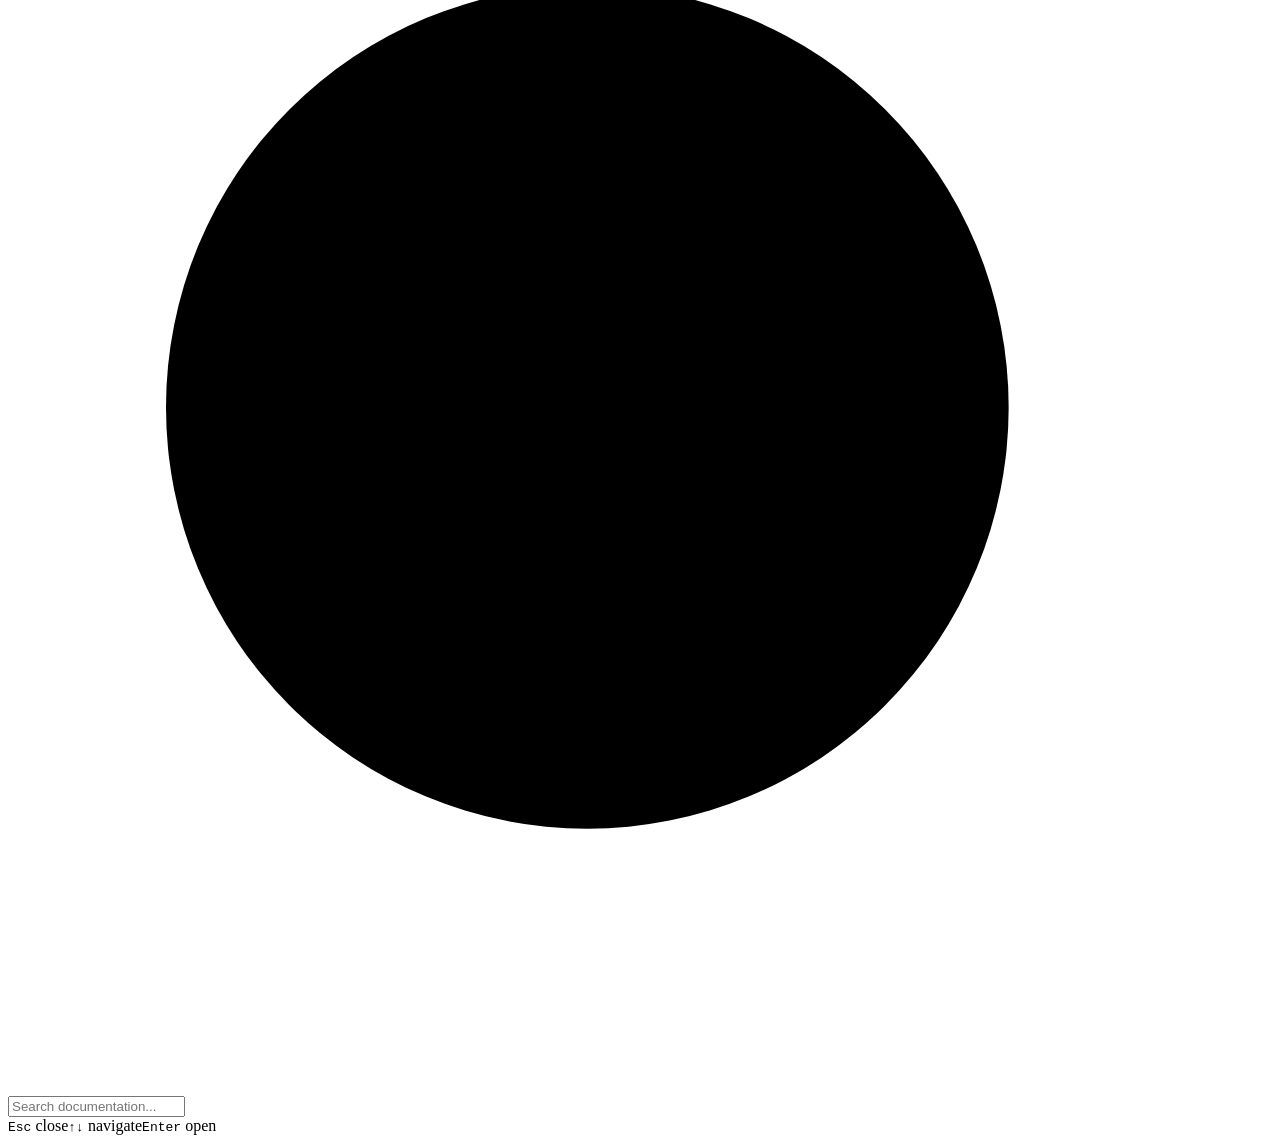
==== commit 8a0a6f96: "fix(assets): resolve root-relative paths on subpages Convert stylesheet, script, and image reference" ====
--- a/docs/index.html
+++ b/docs/index.html
@@ -1,4 +1,4 @@
-<!DOCTYPE html><html lang="en-GB" class="no-js"><head><meta charset="utf-8" /><meta name="viewport" content="width=device-width, initial-scale=1, viewport-fit=cover" /><title>jspassgen | Quantum-Resistant Password and Passphrase Generator</title><meta name="description" content="Zero-dependency, quantum-resistant password and EFF Diceware passphrase generator with Shannon entropy scoring, honeyword decoys, and client-side WebCrypto security." /><meta name="keywords" content="password generator, diceware passphrase, quantum resistant, argon2id, honeywords, shannon entropy, webcrypto, offline generator, zero dependency, jspassgen" /><meta name="author" content="Sebastien Rousseau" /><meta http-equiv="Content-Security-Policy" content="default-src 'self'; base-uri 'none'; object-src 'none'; script-src 'self' https://static.cloudflareinsights.com; script-src-elem 'self' https://static.cloudflareinsights.com; style-src 'self'; img-src 'self' data: https: blob:; font-src 'self' data:; connect-src 'self' https://cloudflareinsights.com; frame-src 'self'; manifest-src 'self'; form-action 'self';" /> <link rel="icon" type="image/svg+xml" href="images/logo.svg" /> <link rel="alternate icon" href="favicon.svg" /> <link rel="manifest" href="manifest.json" /><meta property="og:type" content="website" /><meta property="og:url" content="https://jspassgen.com/" /><meta property="og:title" content="jspassgen | Quantum-Resistant Password and Passphrase Generator" /><meta property="og:description" content="Zero-dependency, quantum-resistant password and EFF Diceware passphrase generator with Shannon entropy scoring, honeyword decoys, and client-side WebCrypto security." /><meta property="og:image" content="https://jspassgen.com/images/pierre-chatel-innocenti-N5RN0JE5kaY-1200.webp" /><meta property="og:image:width" content="1200" /><meta property="og:image:height" content="742" /><meta property="og:image:alt" content="Minimalist architectural facade with precision glass grid and perforated concrete meeting at a sharp geometric prow" /><meta name="twitter:card" content="summary_large_image" /><meta name="twitter:title" content="jspassgen | Quantum-Resistant Password and Passphrase Generator" /><meta name="twitter:description" content="Zero-dependency, quantum-resistant password and EFF Diceware passphrase generator with Shannon entropy scoring, honeyword decoys, and client-side WebCrypto security." /><meta name="twitter:image" content="https://jspassgen.com/images/pierre-chatel-innocenti-N5RN0JE5kaY-1200.webp" /><meta name="twitter:image:alt" content="Minimalist architectural facade with precision glass grid and perforated concrete meeting at a sharp geometric prow" /><script type="application/ld+json">
+<!DOCTYPE html><html lang="en-GB" class="no-js"><head><meta charset="utf-8" /><meta name="viewport" content="width=device-width, initial-scale=1, viewport-fit=cover" /><title>jspassgen | Quantum-Resistant Password and Passphrase Generator</title><meta name="description" content="Zero-dependency, quantum-resistant password and EFF Diceware passphrase generator with Shannon entropy scoring, honeyword decoys, and client-side WebCrypto security." /><meta name="keywords" content="password generator, diceware passphrase, quantum resistant, argon2id, honeywords, shannon entropy, webcrypto, offline generator, zero dependency, jspassgen" /><meta name="author" content="Sebastien Rousseau" /><meta http-equiv="Content-Security-Policy" content="default-src 'self'; base-uri 'none'; object-src 'none'; script-src 'self' https://static.cloudflareinsights.com; script-src-elem 'self' https://static.cloudflareinsights.com; style-src 'self'; img-src 'self' data: https: blob:; font-src 'self' data:; connect-src 'self' https://cloudflareinsights.com; frame-src 'self'; manifest-src 'self'; form-action 'self';" /><link rel="icon" type="image/svg+xml" href="/images/logo.svg" /> <link rel="alternate icon" href="/favicon.svg" /> <link rel="manifest" href="/manifest.json" /><meta property="og:type" content="website" /><meta property="og:url" content="https://jspassgen.com/" /><meta property="og:title" content="jspassgen | Quantum-Resistant Password and Passphrase Generator" /><meta property="og:description" content="Zero-dependency, quantum-resistant password and EFF Diceware passphrase generator with Shannon entropy scoring, honeyword decoys, and client-side WebCrypto security." /><meta property="og:image" content="https://jspassgen.com/images/pierre-chatel-innocenti-N5RN0JE5kaY-1200.webp" /><meta property="og:image:width" content="1200" /><meta property="og:image:height" content="742" /><meta property="og:image:alt" content="Minimalist architectural facade with precision glass grid and perforated concrete meeting at a sharp geometric prow" /><meta name="twitter:card" content="summary_large_image" /><meta name="twitter:title" content="jspassgen | Quantum-Resistant Password and Passphrase Generator" /><meta name="twitter:description" content="Zero-dependency, quantum-resistant password and EFF Diceware passphrase generator with Shannon entropy scoring, honeyword decoys, and client-side WebCrypto security." /><meta name="twitter:image" content="https://jspassgen.com/images/pierre-chatel-innocenti-N5RN0JE5kaY-1200.webp" /><meta name="twitter:image:alt" content="Minimalist architectural facade with precision glass grid and perforated concrete meeting at a sharp geometric prow" /><script type="application/ld+json">
       {
         "@context": "https://schema.org",
         "@graph": [
@@ -103,9 +103,9 @@
           }
         ]
       }
-    </script><link rel="stylesheet" href="skeletonic.min.e220a00f.css" integrity="sha384-k8yWo8E19/rAtrUhP91WfpEkNUTwFn6lDMDzBr9XgsQVYc2r8wCpdZF5GC1g94UV" crossorigin="anonymous" /> <link rel="stylesheet" href="styles.5acb5713.css" integrity="sha384-+LI4euTD+GYqtuQ/hN92e1DeVJGIs6x4r2hRe7tZkJGepMAlovwwmVRg+Xat+KgX" crossorigin="anonymous" /><script src="theme-init.6c357278.js" defer integrity="sha384-uWBBeJ+N+Qd+0lKPr704gdJv4bnU57IxMmO/UKKAB5eycH+RJwcrDzj9EFa9uyJK" crossorigin="anonymous"></script> <link rel="alternate" type="application/atom+xml" title="Atom Feed" href="https://jspassgen.com/atom.xml"/> <link rel="alternate" type="application/feed+json" title="JSON Feed" href="https://jspassgen.com/feed.json"/> <meta name="robots" content="max-snippet:-1, max-image-preview:large, max-video-preview:-1"> <meta property="og:locale" content="en_GB">
+    </script><link rel="stylesheet" href="/skeletonic.min.e220a00f.css" integrity="sha384-k8yWo8E19/rAtrUhP91WfpEkNUTwFn6lDMDzBr9XgsQVYc2r8wCpdZF5GC1g94UV" crossorigin="anonymous" /> <link rel="stylesheet" href="/styles.5acb5713.css" integrity="sha384-+LI4euTD+GYqtuQ/hN92e1DeVJGIs6x4r2hRe7tZkJGepMAlovwwmVRg+Xat+KgX" crossorigin="anonymous" /><script src="/theme-init.6c357278.js" defer integrity="sha384-uWBBeJ+N+Qd+0lKPr704gdJv4bnU57IxMmO/UKKAB5eycH+RJwcrDzj9EFa9uyJK" crossorigin="anonymous"></script> <link rel="alternate" type="application/atom+xml" title="Atom Feed" href="https://jspassgen.com/atom.xml"/> <link rel="alternate" type="application/feed+json" title="JSON Feed" href="https://jspassgen.com/feed.json"/> <meta name="robots" content="max-snippet:-1, max-image-preview:large, max-video-preview:-1"> <meta property="og:locale" content="en_GB">
 <link rel="canonical" href="https://jspassgen.com/"><link rel="stylesheet" href="/_csp/1edcaa9ad9f99b2c.css" integrity="sha384-ybopfOXY6u6y5ksTyfgXyvZ8xJyngmcCVtEqpUpNT0ElhXLWdAE9a/b6Bn1iLPoj" crossorigin="anonymous"><link rel="stylesheet" href="/_csp/12d1ee6c1d02fabf.css" integrity="sha384-CT0wmxR5XSbPwDaxWHSa4rJHefwZuoDDX2Ps6d1tPzTMjwAYs0qgfaIKZ6TOOYX/" crossorigin="anonymous"><link rel="sbom" type="application/vnd.cyclonedx+json" href="/sbom.cdx.json">
-</head><body class="style-jspassgen"><a class="skip-link" href="#main">Skip to main content</a><header class="site-header"><div class="container header-inner"><a class="brand" href="/" aria-label="jspassgen home"> <img src="images/logo.svg" alt="jspassgen logo" class="brand-logo" width="30" height="30" /> <span class="brand-name">jspassgen</span> <span class="brand-badge">0.0.19</span> </a> <button class="nav-toggle" id="navToggle" type="button" aria-expanded="false" aria-controls="navMenu"> <span>Menu</span> <svg viewBox="0 0 24 24" aria-hidden="true" width="20" height="20"><path d="M4 7h16M4 12h16M4 17h16" stroke="currentColor" stroke-width="2" stroke-linecap="round"/></svg> </button><nav class="site-nav" id="navMenu" aria-label="Main Navigation"><a href="/#generator">Console</a> <a href="/#manifesto">Philosophy</a> <a href="/#architecture">Architecture</a> <a href="/#comparison">Benchmark</a> <a href="/#cli">CLI</a> <a href="/#faq">FAQ</a></nav><div class="header-actions"><!-- Search trigger button -->
+</head><body class="style-jspassgen"><a class="skip-link" href="#main">Skip to main content</a><header class="site-header"><div class="container header-inner"><a class="brand" href="/" aria-label="jspassgen home"> <img src="/images/logo.svg" alt="jspassgen logo" class="brand-logo" width="30" height="30" /> <span class="brand-name">jspassgen</span> <span class="brand-badge">0.0.19</span> </a> <button class="nav-toggle" id="navToggle" type="button" aria-expanded="false" aria-controls="navMenu"> <span>Menu</span> <svg viewBox="0 0 24 24" aria-hidden="true" width="20" height="20"><path d="M4 7h16M4 12h16M4 17h16" stroke="currentColor" stroke-width="2" stroke-linecap="round"/></svg> </button><nav class="site-nav" id="navMenu" aria-label="Main Navigation"><a href="/#generator">Console</a> <a href="/#manifesto">Philosophy</a> <a href="/#architecture">Architecture</a> <a href="/#comparison">Benchmark</a> <a href="/#cli">CLI</a> <a href="/#faq">FAQ</a></nav><div class="header-actions"><!-- Search trigger button -->
 <button id="ssg-search-btn" type="button" aria-label="Search">
 <svg viewBox="0 0 24 24"><circle cx="11" cy="11" r="8"/><line x1="21" y1="21" x2="16.65" y2="16.65"/></svg>
 <span>Search</span>
@@ -121,7 +121,7 @@
 <span class="t-comment"># Curated EFF Diceware passphrase</span>
 <span class="t-prompt">$</span> npx jspassgen --diceware --words 5 --separator "-"
 <span class="t-success">✓ EFF Diceware passphrase generated:</span>
-<span class="t-highlight">correct-horse-battery-staple-quantum42</span></code></pre></div></div><div class="cinematic-actions"><a href="https://www.npmjs.com/package/jspassgen" class="btn-cinematic-primary" target="_blank" rel="noopener noreferrer"> <span>npm Package (0.0.19)</span> <svg width="14" height="14" viewBox="0 0 24 24" fill="none" stroke="currentColor" stroke-width="2" aria-hidden="true"><path d="M18 13v6a2 2 0 0 1-2 2H5a2 2 0 0 1-2-2V8a2 2 0 0 1 2-2h6"></path><polyline points="15 3 21 3 21 9"></polyline><line x1="10" y1="14" x2="21" y2="3"></line></svg> </a> <a href="https://github.com/sebastienrousseau/jspassgen" class="btn-cinematic-secondary" target="_blank" rel="noopener noreferrer"> <span>GitHub Documentation</span> </a></div></div></div></div></section><section class="comparison-section" id="comparison"><div class="container"><div class="section-label">MARKET EVALUATION</div><h2 class="section-title">Architectural comparison against the industry.</h2><p class="section-subtitle"> Evaluated across architectural, cryptographic, and privacy dimensions. </p><div class="scope-note"><div class="scope-note-icon" aria-hidden="true"><svg width="22" height="22" viewBox="0 0 24 24" fill="none" stroke="currentColor" stroke-width="2" stroke-linecap="round" stroke-linejoin="round" aria-hidden="true"><circle cx="12" cy="12" r="10"/><line x1="12" y1="16" x2="12" y2="12"/><line x1="12" y1="8" x2="12.01" y2="8"/></svg></div><div class="scope-note-content"><strong>Scope distinction:</strong> jspassgen is a dedicated, zero-dependency cryptographic generation engine designed to run entirely in local volatile memory. It is not a cloud-hosted credential vault (such as 1Password or Bitwarden) that stores and synchronizes user secrets across remote servers. It is purpose-built to generate uncompromised credentials with verifiable mathematical certainty at the point of origin. </div></div><div class="mobile-competitor-selector" id="mobileCompetitorSelector"><label for="competitorSelect" class="selector-label">Compare against:</label><div class="select-wrapper"><select id="competitorSelect" class="competitor-select" aria-label="Select competitor to compare against jspassgen"><option value="bitwarden" selected>Bitwarden (Vault)</option><option value="onepassword">1Password (Vault)</option><option value="lastpass">LastPass (Vault)</option><option value="keepassxc">KeePassXC (Local Vault)</option></select><div class="select-arrow" aria-hidden="true"><svg width="12" height="12" viewBox="0 0 24 24" fill="none" stroke="currentColor" stroke-width="2.5" aria-hidden="true"><polyline points="6 9 12 15 18 9"/></svg></div></div></div><div class="table-container"><div class="table-wrap ssg-table-scroll" role="region" aria-label="Table, scrollable horizontally" tabindex="0"><table class="benchmark-table show-bitwarden" id="benchmarkTable" aria-label="Feature Comparison Table"><thead><tr><th scope="col" class="th-feature">Capability</th><th scope="col" class="th-jspassgen">jspassgen <span class="badge-accent">Offline Engine</span></th><th scope="col" class="th-competitor col-bitwarden" data-competitor="bitwarden">Bitwarden (Vault)</th><th scope="col" class="th-competitor col-onepassword" data-competitor="onepassword">1Password (Vault)</th><th scope="col" class="th-competitor col-lastpass" data-competitor="lastpass">LastPass (Vault)</th><th scope="col" class="th-competitor col-keepassxc" data-competitor="keepassxc">KeePassXC (Local Vault)</th></tr></thead><tbody><tr><th scope="row">Architecture</th><td class="td-highlight"><span class="check-icon" aria-hidden="true">✓</span> Hexagonal 0-dep</td><td class="col-bitwarden" data-competitor="bitwarden">Monolithic app</td><td class="col-onepassword" data-competitor="onepassword">Proprietary SaaS</td><td class="col-lastpass" data-competitor="lastpass">Cloud-dependent</td><td class="col-keepassxc" data-competitor="keepassxc">Desktop app</td></tr><tr><th scope="row">CSPRNG Source</th><td class="td-highlight"><span class="check-icon" aria-hidden="true">✓</span> W3C WebCrypto API</td><td class="col-bitwarden" data-competitor="bitwarden">WebCrypto API</td><td class="col-onepassword" data-competitor="onepassword">Proprietary PRNG</td><td class="col-lastpass" data-competitor="lastpass">Cloud API / PRNG</td><td class="col-keepassxc" data-competitor="keepassxc">OS Kernel Entropy</td></tr><tr><th scope="row">NIST SP 800-63B Alignment</th><td class="td-highlight"><span class="check-icon" aria-hidden="true">✓</span> Exceeds Guidelines</td><td class="col-bitwarden" data-competitor="bitwarden">Basic Rules</td><td class="col-onepassword" data-competitor="onepassword">Basic Rules</td><td class="col-lastpass" data-competitor="lastpass">Legacy Rules</td><td class="col-keepassxc" data-competitor="keepassxc">Compliant</td></tr><tr><th scope="row">Network Footprint</th><td class="td-highlight"><span class="check-icon" aria-hidden="true">✓</span> 0 bytes (Air-gap safe)</td><td class="col-bitwarden" data-competitor="bitwarden">Syncs to Cloud</td><td class="col-onepassword" data-competitor="onepassword">Syncs to Cloud</td><td class="col-lastpass" data-competitor="lastpass">Syncs to Cloud</td><td class="col-keepassxc" data-competitor="keepassxc"><span class="check-icon" aria-hidden="true">✓</span> Offline Safe</td></tr><tr><th scope="row">Post-Quantum KDF</th><td class="td-highlight"><span class="check-icon" aria-hidden="true">✓</span> Argon2id + HKDF</td><td class="col-bitwarden" data-competitor="bitwarden"><span class="cross-icon" aria-hidden="true">✗</span> No</td><td class="col-onepassword" data-competitor="onepassword"><span class="cross-icon" aria-hidden="true">✗</span> No</td><td class="col-lastpass" data-competitor="lastpass"><span class="cross-icon" aria-hidden="true">✗</span> No</td><td class="col-keepassxc" data-competitor="keepassxc">Argon2id (Vault only)</td></tr><tr><th scope="row">EFF Diceware</th><td class="td-highlight"><span class="check-icon" aria-hidden="true">✓</span> 7,776 Wordlist</td><td class="col-bitwarden" data-competitor="bitwarden"><span class="warn-icon" aria-hidden="true">~</span> Custom</td><td class="col-onepassword" data-competitor="onepassword"><span class="warn-icon" aria-hidden="true">~</span> Closed</td><td class="col-lastpass" data-competitor="lastpass"><span class="cross-icon" aria-hidden="true">✗</span> No</td><td class="col-keepassxc" data-competitor="keepassxc"><span class="check-icon" aria-hidden="true">✓</span> Supported</td></tr><tr><th scope="row">Honeywords Decoys</th><td class="td-highlight"><span class="check-icon" aria-hidden="true">✓</span> Built-in Canaries</td><td class="col-bitwarden" data-competitor="bitwarden"><span class="cross-icon" aria-hidden="true">✗</span> No</td><td class="col-onepassword" data-competitor="onepassword"><span class="cross-icon" aria-hidden="true">✗</span> No</td><td class="col-lastpass" data-competitor="lastpass"><span class="cross-icon" aria-hidden="true">✗</span> No</td><td class="col-keepassxc" data-competitor="keepassxc"><span class="cross-icon" aria-hidden="true">✗</span> No</td></tr><tr><th scope="row">Shannon Entropy H(X)</th><td class="td-highlight"><span class="check-icon" aria-hidden="true">✓</span> Mathematical</td><td class="col-bitwarden" data-competitor="bitwarden">Estimated</td><td class="col-onepassword" data-competitor="onepassword">Bar only</td><td class="col-lastpass" data-competitor="lastpass">Weak/Strong</td><td class="col-keepassxc" data-competitor="keepassxc">Estimated</td></tr><tr><th scope="row">Runtime Dependencies</th><td class="td-highlight"><span class="check-icon" aria-hidden="true">✓</span> Exactly 0</td><td class="col-bitwarden" data-competitor="bitwarden">50+ packages</td><td class="col-onepassword" data-competitor="onepassword">Closed bundle</td><td class="col-lastpass" data-competitor="lastpass">Heavy SDKs</td><td class="col-keepassxc" data-competitor="keepassxc">C++ compiled</td></tr><tr><th scope="row">Analytics / Trackers</th><td class="td-highlight"><span class="check-icon" aria-hidden="true">✓</span> Absolute Zero (0)</td><td class="col-bitwarden" data-competitor="bitwarden">Minimal</td><td class="col-onepassword" data-competitor="onepassword">Telemetry</td><td class="col-lastpass" data-competitor="lastpass">Marketo, Google</td><td class="col-keepassxc" data-competitor="keepassxc"><span class="check-icon" aria-hidden="true">✓</span> Zero</td></tr><tr><th scope="row">CLI Tool</th><td class="td-highlight"><span class="check-icon" aria-hidden="true">✓</span> npx jspassgen</td><td class="col-bitwarden" data-competitor="bitwarden">Vault CLI</td><td class="col-onepassword" data-competitor="onepassword">Paid CLI</td><td class="col-lastpass" data-competitor="lastpass"><span class="cross-icon" aria-hidden="true">✗</span> No</td><td class="col-keepassxc" data-competitor="keepassxc">keepassxc-cli</td></tr></tbody></table></div></div></div></section><section class="faq-section" id="faq"><div class="container narrow"><div class="section-label">CLARIFICATIONS</div><h2 class="section-title">Frequently Asked Questions</h2><p class="section-subtitle"> Technical transparency regarding cryptographic primitives, local execution, and verification. </p><div class="faq-accordion"><div class="faq-item"><button class="faq-question" type="button" aria-expanded="false"> <span>How does jspassgen differ from a password vault like 1Password or Bitwarden?</span> <span class="faq-indicator" aria-hidden="true">+</span> </button><div class="faq-answer"><p> jspassgen is an isolated cryptographic generation tool, not a remote storage vault. Cloud vaults store, synchronize, and auto-fill your credentials across devices, requiring ongoing trust in third-party servers. jspassgen focuses exclusively on generating mathematically uncompromised passwords, Diceware passphrases, and decoy honeywords locally in volatile memory with zero network activity and zero disk persistence. </p></div></div><div class="faq-item"><button class="faq-question" type="button" aria-expanded="false"> <span>How does jspassgen adhere to NIST SP 800-63B guidelines?</span> <span class="faq-indicator" aria-hidden="true">+</span> </button><div class="faq-answer"><p><a href="https://csrc.nist.gov/pubs/sp/800/63/b/upd1/final" target="_blank" rel="external noopener noreferrer">NIST SP 800-63B</a> (Digital Identity Guidelines) advises minimum length floors of 8 characters (recommending up to 64 or more for automated systems), support for ASCII printable characters, and explicitly rejects superstitious composition mandates (like forcing one symbol or one number) that reduce overall entropy by inducing predictable user habits. jspassgen adheres strictly to these principles by measuring true informational entropy and utilizing hardware-bound CSPRNG. </p></div></div><div class="faq-item"><button class="faq-question" type="button" aria-expanded="false"> <span>Are passwords generated by jspassgen ever transmitted over a network?</span> <span class="faq-indicator" aria-hidden="true">+</span> </button><div class="faq-answer"><p> No. Absolutely nothing leaves your machine. jspassgen executes 100% locally inside your browser using the W3C Web Cryptography API (<code>window.crypto.getRandomValues</code>) or Node.js native <code>crypto</code> module. There are no analytics trackers, no telemetry pings, and no database logs. </p></div></div><div class="faq-item"><button class="faq-question" type="button" aria-expanded="false"> <span>What makes EFF Diceware superior to simple character strings?</span> <span class="faq-indicator" aria-hidden="true">+</span> </button><div class="faq-answer"><p> Standard random passwords draw uniformly from character alphabets (uppercase, lowercase, numbers, symbols) to maximize entropy density per character. <a href="https://www.eff.org/dice" target="_blank" rel="external noopener noreferrer">EFF Diceware passphrases</a> draw random words from the curated 7,776-word dictionary compiled by the Electronic Frontier Foundation. A 5-word Diceware passphrase provides approximately 65 bits of entropy and is exceptionally easy for humans to type and remember, while remaining immune to brute-force dictionary attacks. </p></div></div><div class="faq-item"><button class="faq-question" type="button" aria-expanded="false"> <span>How does Honeywords decoy generation protect against database breaches?</span> <span class="faq-indicator" aria-hidden="true">+</span> </button><div class="faq-answer"><p> Invented by cryptographic researchers Ari Juels and Ronald L. Rivest (<a href="https://doi.org/10.1145/2508859.2516671" target="_blank" rel="external noopener noreferrer">ACM CCS 2013</a>), the Honeywords defense stores <code>k - 1</code> decoy passwords alongside the genuine password in a hashed credential store. To an external attacker who dumps the database and cracks the hashes, all <code>k</code> passwords appear equally valid. When the attacker attempts to authenticate with any decoy password, a canary trap immediately alerts security operations and freezes the compromised account before the attacker can test the real password. </p></div></div><div class="faq-item"><button class="faq-question" type="button" aria-expanded="false"> <span>Why is Shannon Entropy more accurate than a simple character count?</span> <span class="faq-indicator" aria-hidden="true">+</span> </button><div class="faq-answer"><p> Naive password meters simply count length or reward predictable patterns like adding an exclamation mark at the end. <a href="https://doi.org/10.1002/j.1538-7305.1948.tb01338.x" target="_blank" rel="external noopener noreferrer">Claude Shannon's information entropy formula</a> <code class="math-expr">H(X) = -∑ p(x) log₂(p(x))</code> measures the exact uncertainty and unpredictability of the symbol probability distribution. This reveals whether a password has true cryptographic variance or repetitive bias. </p></div></div></div></div></section><section class="closing-section"><div class="container narrow text-center"><div class="section-label">OPEN ARCHITECTURE</div><h2 class="closing-heading"> True privacy requires zero trust.<br /> Verify every line of source code. </h2><p class="closing-lead"> jspassgen is dual-licensed under Apache-2.0 and MIT. Designed and maintained for security professionals who demand verifiable, mathematically proven software. </p><div class="closing-actions"><a href="https://github.com/sebastienrousseau/jspassgen" class="btn-primary" target="_blank" rel="noopener noreferrer"> <span>Inspect Source on GitHub</span> <svg width="16" height="16" viewBox="0 0 24 24" fill="none" stroke="currentColor" stroke-width="2.2" stroke-linecap="round" stroke-linejoin="round" aria-hidden="true"><line x1="5" y1="12" x2="19" y2="12"></line><polyline points="12 5 19 12 12 19"></polyline></svg> </a> <a href="#hero" class="btn-secondary"> <span>Back to Top ↑</span> </a></div></div></section></main><footer class="site-footer"><div class="container footer-grid"><div class="footer-brand"><a class="brand" href="/"> <img src="images/logo.svg" alt="jspassgen logo" width="28" height="28" /> <span>jspassgen</span> </a><p>Zero-dependency, quantum-resistant password and EFF Diceware passphrase generator for developers, security engineers, and privacy-conscious users.</p></div><div class="footer-col"><p class="footer-col-title">Core Features</p><ul><li><a href="/#tab-random">Random Passwords</a></li><li><a href="/#tab-diceware">EFF Diceware</a></li><li><a href="/#tab-quantum">Quantum Resistance</a></li><li><a href="/#tab-honeywords">Honeyword Decoys</a></li><li><a href="/#searchSpaceShowcase">Shannon Entropy</a></li></ul></div><div class="footer-col"><p class="footer-col-title">Ecosystem</p><ul><li><a href="https://www.npmjs.com/package/jspassgen" target="_blank" rel="noopener noreferrer">npm Registry</a></li><li><a href="https://github.com/sebastienrousseau/jspassgen" target="_blank" rel="noopener noreferrer">GitHub Repository</a></li><li><a href="https://github.com/sebastienrousseau/jspassgen/releases" target="_blank" rel="noopener noreferrer">Releases</a></li><li><a href="llms.txt">llms.txt (AI Specification)</a></li><li><a href=".well-known/agents.json">agents.json</a></li></ul></div><div class="footer-col"><p class="footer-col-title">Security & Standards</p><ul><li><a href="https://github.com/sebastienrousseau/jspassgen/blob/main/SECURITY.md" target="_blank" rel="noopener noreferrer">Security Policy</a></li><li><a href="https://github.com/sebastienrousseau/jspassgen/blob/main/LICENSE-MIT" target="_blank" rel="noopener noreferrer">MIT License</a></li><li><a href="https://github.com/sebastienrousseau/jspassgen/blob/main/LICENSE-APACHE" target="_blank" rel="noopener noreferrer">Apache-2.0 License</a></li><li><a href="https://pages.github.com/" target="_blank" rel="noopener noreferrer">GitHub Pages</a></li></ul></div></div><div class="container footer-bottom"><p>© 2026 <a href="https://sebastienrousseau.com/" rel="author">Sebastien Rousseau</a>. Dual licensed under Apache-2.0 and MIT.</p><p class="fine-print footer-credit">Made with ❤️ in London. Built with <a class="made-with-ssg" href="https://static-site-generator.com/">SSG</a> and <a href="https://skeletonic.com/">Skeletonic CSS</a>.</p></div></footer><script src="main.0124f3c9.js" defer integrity="sha384-wXS/UHrvo7OB6DCVdbBkHm5iWXujfOOCMvlrIdc92RurUBWN/diPd5I031aN+FGR" crossorigin="anonymous"></script>
+<span class="t-highlight">correct-horse-battery-staple-quantum42</span></code></pre></div></div><div class="cinematic-actions"><a href="https://www.npmjs.com/package/jspassgen" class="btn-cinematic-primary" target="_blank" rel="noopener noreferrer"> <span>npm Package (0.0.19)</span> <svg width="14" height="14" viewBox="0 0 24 24" fill="none" stroke="currentColor" stroke-width="2" aria-hidden="true"><path d="M18 13v6a2 2 0 0 1-2 2H5a2 2 0 0 1-2-2V8a2 2 0 0 1 2-2h6"></path><polyline points="15 3 21 3 21 9"></polyline><line x1="10" y1="14" x2="21" y2="3"></line></svg> </a> <a href="https://github.com/sebastienrousseau/jspassgen" class="btn-cinematic-secondary" target="_blank" rel="noopener noreferrer"> <span>GitHub Documentation</span> </a></div></div></div></div></section><section class="comparison-section" id="comparison"><div class="container"><div class="section-label">MARKET EVALUATION</div><h2 class="section-title">Architectural comparison against the industry.</h2><p class="section-subtitle"> Evaluated across architectural, cryptographic, and privacy dimensions. </p><div class="scope-note"><div class="scope-note-icon" aria-hidden="true"><svg width="22" height="22" viewBox="0 0 24 24" fill="none" stroke="currentColor" stroke-width="2" stroke-linecap="round" stroke-linejoin="round" aria-hidden="true"><circle cx="12" cy="12" r="10"/><line x1="12" y1="16" x2="12" y2="12"/><line x1="12" y1="8" x2="12.01" y2="8"/></svg></div><div class="scope-note-content"><strong>Scope distinction:</strong> jspassgen is a dedicated, zero-dependency cryptographic generation engine designed to run entirely in local volatile memory. It is not a cloud-hosted credential vault (such as 1Password or Bitwarden) that stores and synchronizes user secrets across remote servers. It is purpose-built to generate uncompromised credentials with verifiable mathematical certainty at the point of origin. </div></div><div class="mobile-competitor-selector" id="mobileCompetitorSelector"><label for="competitorSelect" class="selector-label">Compare against:</label><div class="select-wrapper"><select id="competitorSelect" class="competitor-select" aria-label="Select competitor to compare against jspassgen"><option value="bitwarden" selected>Bitwarden (Vault)</option><option value="onepassword">1Password (Vault)</option><option value="lastpass">LastPass (Vault)</option><option value="keepassxc">KeePassXC (Local Vault)</option></select><div class="select-arrow" aria-hidden="true"><svg width="12" height="12" viewBox="0 0 24 24" fill="none" stroke="currentColor" stroke-width="2.5" aria-hidden="true"><polyline points="6 9 12 15 18 9"/></svg></div></div></div><div class="table-container"><div class="table-wrap ssg-table-scroll" role="region" aria-label="Table, scrollable horizontally" tabindex="0"><table class="benchmark-table show-bitwarden" id="benchmarkTable" aria-label="Feature Comparison Table"><thead><tr><th scope="col" class="th-feature">Capability</th><th scope="col" class="th-jspassgen">jspassgen <span class="badge-accent">Offline Engine</span></th><th scope="col" class="th-competitor col-bitwarden" data-competitor="bitwarden">Bitwarden (Vault)</th><th scope="col" class="th-competitor col-onepassword" data-competitor="onepassword">1Password (Vault)</th><th scope="col" class="th-competitor col-lastpass" data-competitor="lastpass">LastPass (Vault)</th><th scope="col" class="th-competitor col-keepassxc" data-competitor="keepassxc">KeePassXC (Local Vault)</th></tr></thead><tbody><tr><th scope="row">Architecture</th><td class="td-highlight"><span class="check-icon" aria-hidden="true">✓</span> Hexagonal 0-dep</td><td class="col-bitwarden" data-competitor="bitwarden">Monolithic app</td><td class="col-onepassword" data-competitor="onepassword">Proprietary SaaS</td><td class="col-lastpass" data-competitor="lastpass">Cloud-dependent</td><td class="col-keepassxc" data-competitor="keepassxc">Desktop app</td></tr><tr><th scope="row">CSPRNG Source</th><td class="td-highlight"><span class="check-icon" aria-hidden="true">✓</span> W3C WebCrypto API</td><td class="col-bitwarden" data-competitor="bitwarden">WebCrypto API</td><td class="col-onepassword" data-competitor="onepassword">Proprietary PRNG</td><td class="col-lastpass" data-competitor="lastpass">Cloud API / PRNG</td><td class="col-keepassxc" data-competitor="keepassxc">OS Kernel Entropy</td></tr><tr><th scope="row">NIST SP 800-63B Alignment</th><td class="td-highlight"><span class="check-icon" aria-hidden="true">✓</span> Exceeds Guidelines</td><td class="col-bitwarden" data-competitor="bitwarden">Basic Rules</td><td class="col-onepassword" data-competitor="onepassword">Basic Rules</td><td class="col-lastpass" data-competitor="lastpass">Legacy Rules</td><td class="col-keepassxc" data-competitor="keepassxc">Compliant</td></tr><tr><th scope="row">Network Footprint</th><td class="td-highlight"><span class="check-icon" aria-hidden="true">✓</span> 0 bytes (Air-gap safe)</td><td class="col-bitwarden" data-competitor="bitwarden">Syncs to Cloud</td><td class="col-onepassword" data-competitor="onepassword">Syncs to Cloud</td><td class="col-lastpass" data-competitor="lastpass">Syncs to Cloud</td><td class="col-keepassxc" data-competitor="keepassxc"><span class="check-icon" aria-hidden="true">✓</span> Offline Safe</td></tr><tr><th scope="row">Post-Quantum KDF</th><td class="td-highlight"><span class="check-icon" aria-hidden="true">✓</span> Argon2id + HKDF</td><td class="col-bitwarden" data-competitor="bitwarden"><span class="cross-icon" aria-hidden="true">✗</span> No</td><td class="col-onepassword" data-competitor="onepassword"><span class="cross-icon" aria-hidden="true">✗</span> No</td><td class="col-lastpass" data-competitor="lastpass"><span class="cross-icon" aria-hidden="true">✗</span> No</td><td class="col-keepassxc" data-competitor="keepassxc">Argon2id (Vault only)</td></tr><tr><th scope="row">EFF Diceware</th><td class="td-highlight"><span class="check-icon" aria-hidden="true">✓</span> 7,776 Wordlist</td><td class="col-bitwarden" data-competitor="bitwarden"><span class="warn-icon" aria-hidden="true">~</span> Custom</td><td class="col-onepassword" data-competitor="onepassword"><span class="warn-icon" aria-hidden="true">~</span> Closed</td><td class="col-lastpass" data-competitor="lastpass"><span class="cross-icon" aria-hidden="true">✗</span> No</td><td class="col-keepassxc" data-competitor="keepassxc"><span class="check-icon" aria-hidden="true">✓</span> Supported</td></tr><tr><th scope="row">Honeywords Decoys</th><td class="td-highlight"><span class="check-icon" aria-hidden="true">✓</span> Built-in Canaries</td><td class="col-bitwarden" data-competitor="bitwarden"><span class="cross-icon" aria-hidden="true">✗</span> No</td><td class="col-onepassword" data-competitor="onepassword"><span class="cross-icon" aria-hidden="true">✗</span> No</td><td class="col-lastpass" data-competitor="lastpass"><span class="cross-icon" aria-hidden="true">✗</span> No</td><td class="col-keepassxc" data-competitor="keepassxc"><span class="cross-icon" aria-hidden="true">✗</span> No</td></tr><tr><th scope="row">Shannon Entropy H(X)</th><td class="td-highlight"><span class="check-icon" aria-hidden="true">✓</span> Mathematical</td><td class="col-bitwarden" data-competitor="bitwarden">Estimated</td><td class="col-onepassword" data-competitor="onepassword">Bar only</td><td class="col-lastpass" data-competitor="lastpass">Weak/Strong</td><td class="col-keepassxc" data-competitor="keepassxc">Estimated</td></tr><tr><th scope="row">Runtime Dependencies</th><td class="td-highlight"><span class="check-icon" aria-hidden="true">✓</span> Exactly 0</td><td class="col-bitwarden" data-competitor="bitwarden">50+ packages</td><td class="col-onepassword" data-competitor="onepassword">Closed bundle</td><td class="col-lastpass" data-competitor="lastpass">Heavy SDKs</td><td class="col-keepassxc" data-competitor="keepassxc">C++ compiled</td></tr><tr><th scope="row">Analytics / Trackers</th><td class="td-highlight"><span class="check-icon" aria-hidden="true">✓</span> Absolute Zero (0)</td><td class="col-bitwarden" data-competitor="bitwarden">Minimal</td><td class="col-onepassword" data-competitor="onepassword">Telemetry</td><td class="col-lastpass" data-competitor="lastpass">Marketo, Google</td><td class="col-keepassxc" data-competitor="keepassxc"><span class="check-icon" aria-hidden="true">✓</span> Zero</td></tr><tr><th scope="row">CLI Tool</th><td class="td-highlight"><span class="check-icon" aria-hidden="true">✓</span> npx jspassgen</td><td class="col-bitwarden" data-competitor="bitwarden">Vault CLI</td><td class="col-onepassword" data-competitor="onepassword">Paid CLI</td><td class="col-lastpass" data-competitor="lastpass"><span class="cross-icon" aria-hidden="true">✗</span> No</td><td class="col-keepassxc" data-competitor="keepassxc">keepassxc-cli</td></tr></tbody></table></div></div></div></section><section class="faq-section" id="faq"><div class="container narrow"><div class="section-label">CLARIFICATIONS</div><h2 class="section-title">Frequently Asked Questions</h2><p class="section-subtitle"> Technical transparency regarding cryptographic primitives, local execution, and verification. </p><div class="faq-accordion"><div class="faq-item"><button class="faq-question" type="button" aria-expanded="false"> <span>How does jspassgen differ from a password vault like 1Password or Bitwarden?</span> <span class="faq-indicator" aria-hidden="true">+</span> </button><div class="faq-answer"><p> jspassgen is an isolated cryptographic generation tool, not a remote storage vault. Cloud vaults store, synchronize, and auto-fill your credentials across devices, requiring ongoing trust in third-party servers. jspassgen focuses exclusively on generating mathematically uncompromised passwords, Diceware passphrases, and decoy honeywords locally in volatile memory with zero network activity and zero disk persistence. </p></div></div><div class="faq-item"><button class="faq-question" type="button" aria-expanded="false"> <span>How does jspassgen adhere to NIST SP 800-63B guidelines?</span> <span class="faq-indicator" aria-hidden="true">+</span> </button><div class="faq-answer"><p><a href="https://csrc.nist.gov/pubs/sp/800/63/b/upd1/final" target="_blank" rel="external noopener noreferrer">NIST SP 800-63B</a> (Digital Identity Guidelines) advises minimum length floors of 8 characters (recommending up to 64 or more for automated systems), support for ASCII printable characters, and explicitly rejects superstitious composition mandates (like forcing one symbol or one number) that reduce overall entropy by inducing predictable user habits. jspassgen adheres strictly to these principles by measuring true informational entropy and utilizing hardware-bound CSPRNG. </p></div></div><div class="faq-item"><button class="faq-question" type="button" aria-expanded="false"> <span>Are passwords generated by jspassgen ever transmitted over a network?</span> <span class="faq-indicator" aria-hidden="true">+</span> </button><div class="faq-answer"><p> No. Absolutely nothing leaves your machine. jspassgen executes 100% locally inside your browser using the W3C Web Cryptography API (<code>window.crypto.getRandomValues</code>) or Node.js native <code>crypto</code> module. There are no analytics trackers, no telemetry pings, and no database logs. </p></div></div><div class="faq-item"><button class="faq-question" type="button" aria-expanded="false"> <span>What makes EFF Diceware superior to simple character strings?</span> <span class="faq-indicator" aria-hidden="true">+</span> </button><div class="faq-answer"><p> Standard random passwords draw uniformly from character alphabets (uppercase, lowercase, numbers, symbols) to maximize entropy density per character. <a href="https://www.eff.org/dice" target="_blank" rel="external noopener noreferrer">EFF Diceware passphrases</a> draw random words from the curated 7,776-word dictionary compiled by the Electronic Frontier Foundation. A 5-word Diceware passphrase provides approximately 65 bits of entropy and is exceptionally easy for humans to type and remember, while remaining immune to brute-force dictionary attacks. </p></div></div><div class="faq-item"><button class="faq-question" type="button" aria-expanded="false"> <span>How does Honeywords decoy generation protect against database breaches?</span> <span class="faq-indicator" aria-hidden="true">+</span> </button><div class="faq-answer"><p> Invented by cryptographic researchers Ari Juels and Ronald L. Rivest (<a href="https://doi.org/10.1145/2508859.2516671" target="_blank" rel="external noopener noreferrer">ACM CCS 2013</a>), the Honeywords defense stores <code>k - 1</code> decoy passwords alongside the genuine password in a hashed credential store. To an external attacker who dumps the database and cracks the hashes, all <code>k</code> passwords appear equally valid. When the attacker attempts to authenticate with any decoy password, a canary trap immediately alerts security operations and freezes the compromised account before the attacker can test the real password. </p></div></div><div class="faq-item"><button class="faq-question" type="button" aria-expanded="false"> <span>Why is Shannon Entropy more accurate than a simple character count?</span> <span class="faq-indicator" aria-hidden="true">+</span> </button><div class="faq-answer"><p> Naive password meters simply count length or reward predictable patterns like adding an exclamation mark at the end. <a href="https://doi.org/10.1002/j.1538-7305.1948.tb01338.x" target="_blank" rel="external noopener noreferrer">Claude Shannon's information entropy formula</a> <code class="math-expr">H(X) = -∑ p(x) log₂(p(x))</code> measures the exact uncertainty and unpredictability of the symbol probability distribution. This reveals whether a password has true cryptographic variance or repetitive bias. </p></div></div></div></div></section><section class="closing-section"><div class="container narrow text-center"><div class="section-label">OPEN ARCHITECTURE</div><h2 class="closing-heading"> True privacy requires zero trust.<br /> Verify every line of source code. </h2><p class="closing-lead"> jspassgen is dual-licensed under Apache-2.0 and MIT. Designed and maintained for security professionals who demand verifiable, mathematically proven software. </p><div class="closing-actions"><a href="https://github.com/sebastienrousseau/jspassgen" class="btn-primary" target="_blank" rel="noopener noreferrer"> <span>Inspect Source on GitHub</span> <svg width="16" height="16" viewBox="0 0 24 24" fill="none" stroke="currentColor" stroke-width="2.2" stroke-linecap="round" stroke-linejoin="round" aria-hidden="true"><line x1="5" y1="12" x2="19" y2="12"></line><polyline points="12 5 19 12 12 19"></polyline></svg> </a> <a href="#hero" class="btn-secondary"> <span>Back to Top ↑</span> </a></div></div></section></main><footer class="site-footer"><div class="container footer-grid"><div class="footer-brand"><a class="brand" href="/"> <img src="/images/logo.svg" alt="jspassgen logo" width="28" height="28" /> <span>jspassgen</span> </a><p>Zero-dependency, quantum-resistant password and EFF Diceware passphrase generator for developers, security engineers, and privacy-conscious users.</p></div><div class="footer-col"><p class="footer-col-title">Core Features</p><ul><li><a href="/#tab-random">Random Passwords</a></li><li><a href="/#tab-diceware">EFF Diceware</a></li><li><a href="/#tab-quantum">Quantum Resistance</a></li><li><a href="/#tab-honeywords">Honeyword Decoys</a></li><li><a href="/#searchSpaceShowcase">Shannon Entropy</a></li></ul></div><div class="footer-col"><p class="footer-col-title">Ecosystem</p><ul><li><a href="https://www.npmjs.com/package/jspassgen" target="_blank" rel="noopener noreferrer">npm Registry</a></li><li><a href="https://github.com/sebastienrousseau/jspassgen" target="_blank" rel="noopener noreferrer">GitHub Repository</a></li><li><a href="https://github.com/sebastienrousseau/jspassgen/releases" target="_blank" rel="noopener noreferrer">Releases</a></li><li><a href="/llms.txt">llms.txt (AI Specification)</a></li><li><a href="/.well-known/agents.json">agents.json</a></li></ul></div><div class="footer-col"><p class="footer-col-title">Security & Standards</p><ul><li><a href="https://github.com/sebastienrousseau/jspassgen/blob/main/SECURITY.md" target="_blank" rel="noopener noreferrer">Security Policy</a></li><li><a href="https://github.com/sebastienrousseau/jspassgen/blob/main/LICENSE-MIT" target="_blank" rel="noopener noreferrer">MIT License</a></li><li><a href="https://github.com/sebastienrousseau/jspassgen/blob/main/LICENSE-APACHE" target="_blank" rel="noopener noreferrer">Apache-2.0 License</a></li><li><a href="https://pages.github.com/" target="_blank" rel="noopener noreferrer">GitHub Pages</a></li></ul></div></div><div class="container footer-bottom"><p>© 2026 <a href="https://sebastienrousseau.com/" rel="author">Sebastien Rousseau</a>. Dual licensed under Apache-2.0 and MIT.</p><p class="fine-print footer-credit">Made with ❤️ in London. Built with <a class="made-with-ssg" href="https://static-site-generator.com/">SSG</a> and <a href="https://skeletonic.com/">Skeletonic CSS</a>.</p></div></footer><script src="/main.0124f3c9.js" defer integrity="sha384-wXS/UHrvo7OB6DCVdbBkHm5iWXujfOOCMvlrIdc92RurUBWN/diPd5I031aN+FGR" crossorigin="anonymous"></script>
 <!-- SSG Search Widget -->
 <div id="ssg-search-widget">
 
